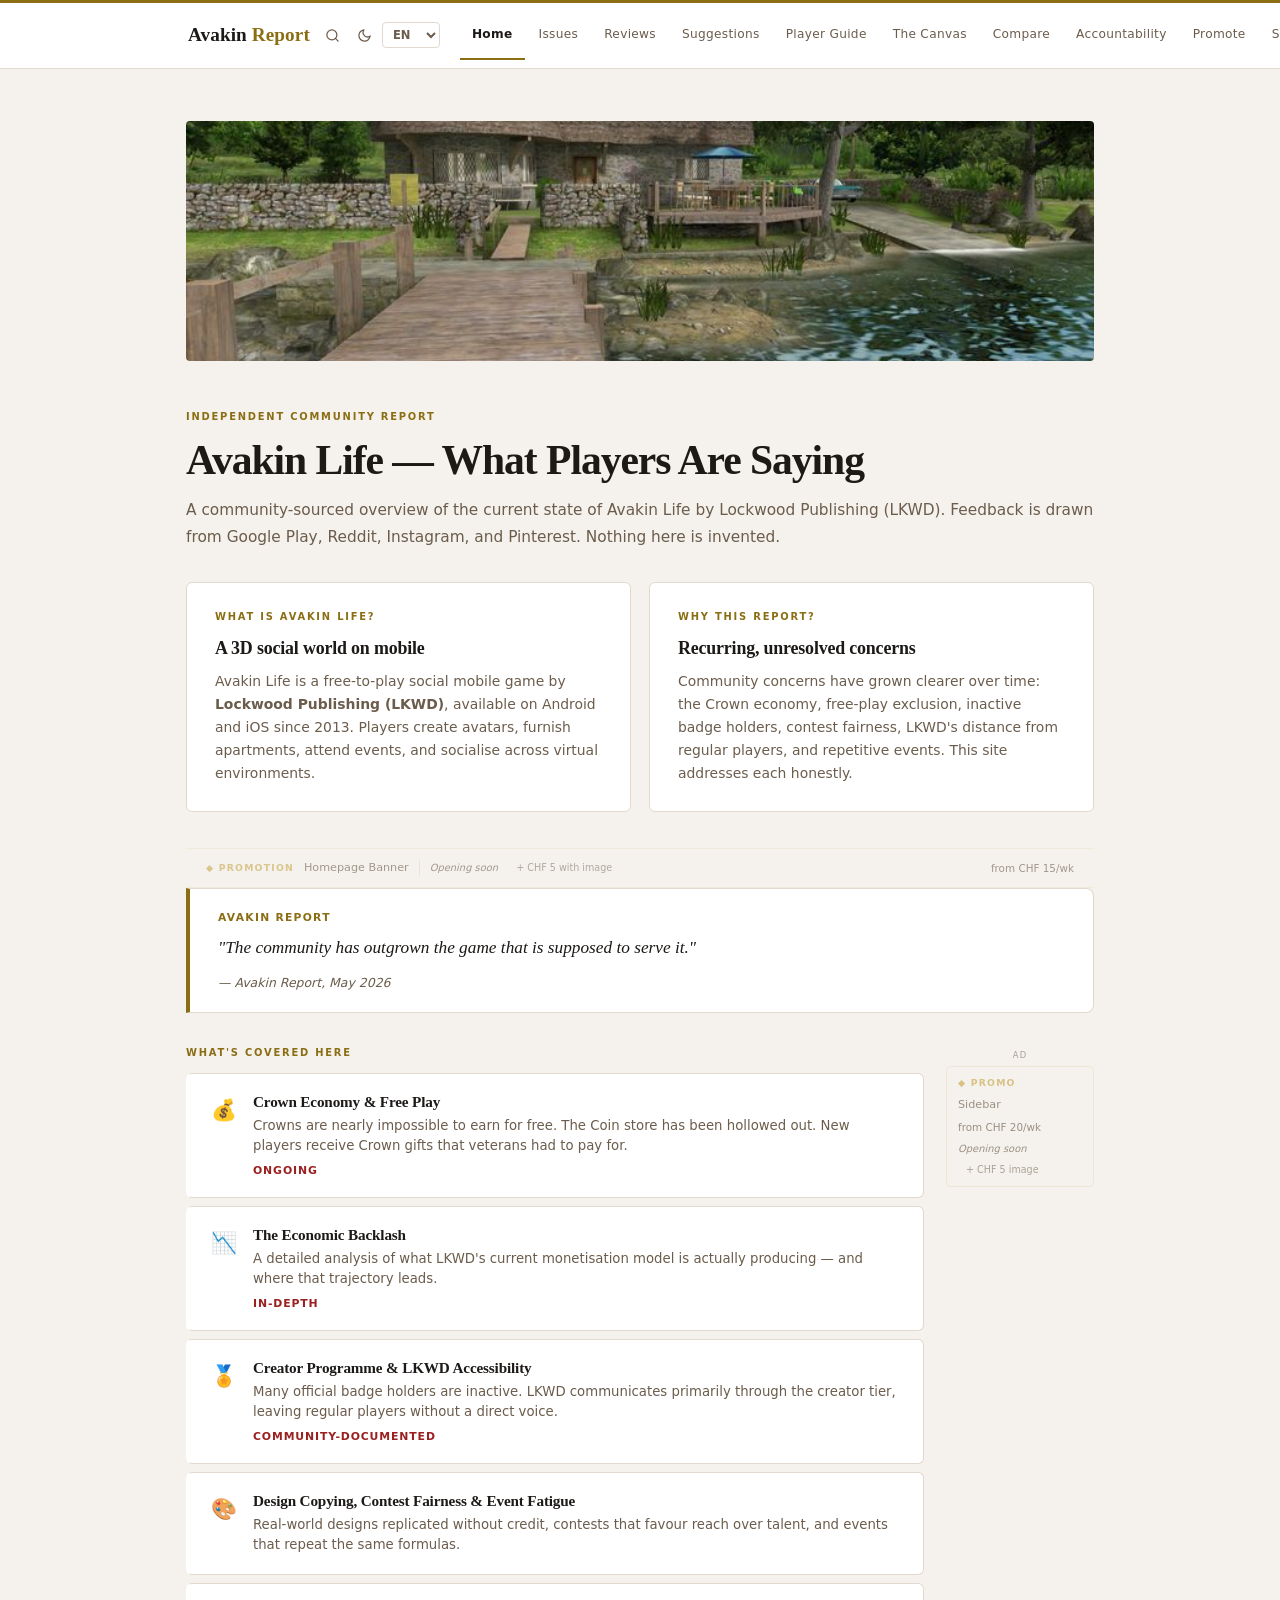
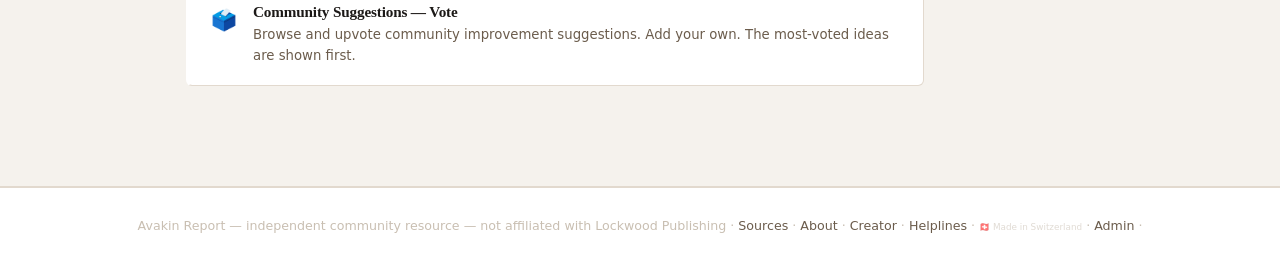
==== avakin-news/index.html @ 42040a2d "Fix search overlay z-index + revert serif fonts Search overlay fix: - Overlay z-index: 400 → 9999 (C" ====
<!DOCTYPE html>
<html lang="en" data-theme="light">
<head>
  <meta charset="UTF-8" />
  <link rel="preconnect" href="https://fonts.googleapis.com">
  <link rel="preconnect" href="https://fonts.gstatic.com" crossorigin>
  <link href="https://fonts.googleapis.com/css2?family=EB+Garamond:ital,wght@0,400;1,400&family=Playfair+Display:ital@1&display=swap" rel="stylesheet">
  <meta name="viewport" content="width=device-width, initial-scale=1.0" />
  <title>Avakin Life — Community Report</title>
  <meta name="description" content="An independent community accountability site covering Avakin Life by Lockwood Publishing. Player issues, reviews, suggestions, and transparency tracking." />
  <meta property="og:title" content="Avakin Life — Community Report" />
  <meta property="og:description" content="An independent community accountability site covering Avakin Life by Lockwood Publishing. Player issues, reviews, suggestions, and transparency tracking." />
  <meta property="og:type" content="website" />
  <meta name="twitter:card" content="summary" />
  <meta name="twitter:title" content="Avakin Life — Community Report" />
  <meta name="twitter:description" content="An independent community accountability site covering Avakin Life by Lockwood Publishing." />
  <link rel="icon" href="data:image/svg+xml,<svg xmlns='http://www.w3.org/2000/svg' viewBox='0 0 100 100'><text y='.9em' font-size='90'>📰</text></svg>" />
  <style>
    :root {
      --bg:      #f5f2ed;
      --surface: #ffffff;
      --ink:     #1c1917;
      --mid:     #6b5c4c;
      --light:   #c9bfb2;
      --accent:  #8b6e14;
      --red:     #9b2020;
      --border:  #e2d9ce;
      --serif: Georgia, "Times New Roman", serif;
      --sans: system-ui, -apple-system, sans-serif;
    }
    *, *::before, *::after { box-sizing: border-box; margin: 0; padding: 0; }
    html { font-size: 16px; scroll-behavior: smooth; }
    body { background: var(--bg); color: var(--ink); font-family: var(--sans); line-height: 1.6; }
    img { display: block; width: 100%; }
    a { color: var(--accent); }

    /* ── TOPBAR ──────────────────────────────────────── */
    .topbar { background: var(--surface); border-bottom: 1px solid var(--border); position: sticky; top: 0; z-index: 200; }
    .topbar__inner { max-width: 960px; margin: 0 auto; display: flex; flex-direction: column; }
    .topbar__brand {
      font-family: var(--serif); font-size: 1.1rem; font-weight: 700;
      letter-spacing: -.01em; color: var(--ink); white-space: nowrap;
      padding: 0; cursor: pointer; text-decoration: none; display: block;
    }
    .topbar__brand span { color: var(--accent); }
    .nav { display: flex; gap: 2px; overflow-x: auto; padding: 6px 16px 8px; scrollbar-width: none; }
    .nav::-webkit-scrollbar { display: none; }
    .nav__btn {
      background: none; border: none; font-family: var(--sans); font-size: .82rem;
      color: var(--mid); padding: 6px 12px; cursor: pointer; border-radius: 4px;
      transition: background .15s, color .15s; white-space: nowrap; flex-shrink: 0;
    }
    .nav__btn:hover { background: var(--bg); color: var(--ink); }
    .nav__btn.active { background: var(--ink); color: #fff; }
    /* (desktop layout handled in the RESPONSIVE block below) */

    /* ── LAYOUT ──────────────────────────────────────── */
    .wrap { max-width: 960px; margin: 0 auto; padding: 40px 20px 80px; }
    .page { display: none; }
    .page.active { display: block; }

    /* ── DECO ────────────────────────────────────────── */
    .deco { width: 100%; height: 220px; object-fit: cover; border-radius: 8px; margin-bottom: 36px; display: block; }
    .deco--short { height: 170px; }

    /* ── TYPOGRAPHY ──────────────────────────────────── */
    .page-title { font-family: var(--serif); font-size: clamp(1.6rem,4vw,2.2rem); font-weight: 700; line-height: 1.2; margin-bottom: 8px; letter-spacing: -.02em; }
    .page-sub { font-size: .95rem; color: var(--mid); margin-bottom: 32px; line-height: 1.65; }
    .page-sub p { margin: 0 0 14px; }
    .page-sub p:last-child { margin-bottom: 0; }
    .page-sub__note { font-size: .88rem; color: var(--mid); opacity: .82; }
    .label { font-size: .7rem; font-weight: 700; letter-spacing: .12em; text-transform: uppercase; color: var(--accent); margin-bottom: 8px; display: block; }
    .divider { border: none; border-top: 1px solid var(--border); margin: 32px 0; }
    .section-title { font-family: var(--serif); font-size: 1.1rem; font-weight: 700; margin-bottom: 16px; }

    /* ── HOME CARDS ──────────────────────────────────── */
    .home-intro { display: grid; grid-template-columns: 1fr 1fr; gap: 20px; margin-bottom: 32px; }
    .intro-card { background: var(--surface); border: 1px solid var(--border); border-radius: 8px; padding: 22px 24px; }
    .intro-card__title { font-family: var(--serif); font-size: 1.05rem; font-weight: 700; margin-bottom: 8px; }
    .intro-card__body { font-size: .87rem; color: var(--mid); line-height: 1.65; }
    .summary-list { display: flex; flex-direction: column; gap: 8px; }
    .summary-item {
      background: var(--surface); border: 1px solid var(--border); border-radius: 6px;
      padding: 16px 20px; display: flex; gap: 16px; align-items: flex-start;
      cursor: pointer; transition: box-shadow .15s;
    }
    .summary-item:hover { box-shadow: 0 2px 12px rgba(0,0,0,.07); }
    .summary-item__icon { font-size: 1.3rem; flex-shrink: 0; margin-top: 2px; }
    .summary-item__title { font-weight: 600; font-size: .93rem; margin-bottom: 3px; }
    .summary-item__desc { font-size: .83rem; color: var(--mid); line-height: 1.55; }
    .summary-item__tag { font-size: .68rem; font-weight: 700; letter-spacing: .08em; text-transform: uppercase; color: var(--red); margin-top: 5px; }

    /* ── BADGES ──────────────────────────────────────── */
    .badge { font-size: .67rem; font-weight: 700; letter-spacing: .1em; text-transform: uppercase; padding: 3px 9px; border-radius: 20px; white-space: nowrap; }
    .badge--red    { background: #fde8e8; color: var(--red); }
    .badge--amber  { background: #fef3dc; color: #8b5c00; }
    .badge--green  { background: #e6f4ea; color: #276c34; }
    .badge--blue   { background: #e8f0fe; color: #1a56a8; }
    .badge--grey   { background: #f0ece8; color: var(--mid); }

    /* ── ISSUE FILTER ────────────────────────────────── */
    .filter-bar { display: flex; gap: 6px; flex-wrap: wrap; margin-bottom: 24px; }
    .filter-btn {
      background: var(--surface); border: 1px solid var(--border); border-radius: 20px;
      font-size: .78rem; padding: 5px 14px; cursor: pointer; color: var(--mid);
      transition: all .15s; font-family: var(--sans);
    }
    .filter-btn:hover { border-color: var(--ink); color: var(--ink); }
    .filter-btn.active { background: var(--ink); color: #fff; border-color: var(--ink); }

    /* ── ARTICLES ────────────────────────────────────── */
    .article-list { display: flex; flex-direction: column; gap: 24px; }
    .article { background: var(--surface); border: 1px solid var(--border); border-radius: 8px; overflow: hidden; }
    .article[data-hidden="true"] { display: none; }
    .article__header { padding: 22px 26px 0; }
    .article__meta { display: flex; align-items: center; gap: 8px; margin-bottom: 10px; flex-wrap: wrap; }
    .article__title { font-family: var(--serif); font-size: 1.15rem; font-weight: 700; line-height: 1.3; margin-bottom: 6px; }
    .article__deck { font-size: .88rem; color: var(--mid); font-style: italic; line-height: 1.55; padding-bottom: 16px; }
    .article__body { padding: 0 26px 20px; font-size: .9rem; color: #3a3028; line-height: 1.78; }
    .article__body p { margin-bottom: .95em; }
    .article__body p:last-child { margin-bottom: 0; }
    .callout {
      border-left: 3px solid var(--accent); background: var(--bg); border-radius: 0 6px 6px 0;
      padding: 13px 18px; font-size: .87rem; color: var(--mid); line-height: 1.6; margin: 18px 0;
    }
    .callout strong { color: var(--ink); }
    .article__source {
      margin: 0 26px 20px; padding: 10px 14px; background: var(--bg);
      border-left: 3px solid var(--light); border-radius: 0 4px 4px 0;
      font-size: .77rem; color: var(--mid); line-height: 1.55;
    }
    .article__source strong { color: var(--ink); }
    /* editor note (admin) */
    .editor-note {
      margin: 0 26px 20px; padding: 12px 16px;
      background: #fffbea; border: 1px solid #e8d870; border-radius: 6px;
      font-size: .82rem; color: #6b5800; line-height: 1.6;
    }
    .editor-note__label { font-weight: 700; font-size: .7rem; letter-spacing: .1em; text-transform: uppercase; margin-bottom: 4px; }
    .editor-note__delete { float: right; cursor: pointer; font-size: .8rem; opacity: .5; }
    .editor-note__delete:hover { opacity: 1; }
    /* admin article controls */
    .article__admin-bar {
      display: none; padding: 10px 26px 14px; border-top: 1px dashed var(--border);
      gap: 8px; flex-wrap: wrap;
    }
    .article__admin-bar.visible { display: flex; }
    .admin-btn {
      font-size: .75rem; padding: 4px 10px; border-radius: 4px; cursor: pointer;
      border: 1px solid var(--border); background: var(--surface); color: var(--mid);
      font-family: var(--sans); transition: all .15s;
    }
    .admin-btn:hover { background: var(--bg); color: var(--ink); }

    /* ── NOTICE ──────────────────────────────────────── */
    .notice {
      border: 1px solid var(--border); border-left: 3px solid var(--accent);
      background: var(--surface); border-radius: 0 6px 6px 0;
      padding: 13px 18px; font-size: .84rem; color: var(--mid); line-height: 1.6; margin-bottom: 24px;
    }
    .notice strong { color: var(--ink); }
    .notice--warn { border-left-color: var(--red); }

    /* ── REVIEWS ─────────────────────────────────────── */
    .review-grid { display: grid; grid-template-columns: 1fr 1fr; gap: 16px; }
    .review-card { background: var(--surface); border: 1px solid var(--border); border-radius: 8px; padding: 18px 20px; }
    .review-card__stars { color: #c89000; font-size: .9rem; margin-bottom: 6px; }
    .review-card__stars--low { color: var(--red); }
    .review-card__text { font-size: .87rem; line-height: 1.65; color: #3a3028; font-style: italic; margin-bottom: 10px; }
    .review-card__meta { font-size: .74rem; color: var(--mid); }
    .rating-summary { background: var(--surface); border: 1px solid var(--border); border-radius: 8px; padding: 24px; margin-bottom: 24px; display: flex; gap: 32px; align-items: center; }
    .rating-big { font-family: var(--serif); font-size: 3.5rem; font-weight: 700; line-height: 1; }
    .rating-stars { color: #c89000; font-size: 1.1rem; margin: 4px 0; }
    .rating-count { font-size: .78rem; color: var(--mid); }
    .rating-bars { flex: 1; }
    .rbar { display: flex; align-items: center; gap: 10px; margin-bottom: 5px; }
    .rbar__label { font-size: .77rem; color: var(--mid); width: 28px; text-align: right; }
    .rbar__track { flex: 1; height: 7px; background: var(--bg); border-radius: 4px; overflow: hidden; }
    .rbar__fill { height: 100%; background: #c89000; border-radius: 4px; }
    .rbar__pct { font-size: .74rem; color: var(--mid); width: 32px; }

    /* ── SUGGESTIONS ─────────────────────────────────── */
    .suggestion-tag-filter { display: flex; gap: 6px; flex-wrap: wrap; margin-bottom: 20px; }
    .suggestion-list { display: flex; flex-direction: column; gap: 12px; }
    .suggestion-card {
      background: var(--surface); border: 1px solid var(--border); border-radius: 8px;
      padding: 18px 20px;
    }
    .suggestion-card[data-hidden="true"] { display: none; }
    .suggestion-card--pinned { border-color: var(--accent); }
    /* ── VOTE PANEL ───────────────────────────── */
    .vote-panel {
      border-top: 1px solid var(--border); margin-top: 14px; padding-top: 12px;
    }
    .vote-panel__label {
      font-size: .62rem; font-weight: 700; letter-spacing: .14em; text-transform: uppercase;
      color: var(--mid); display: flex; align-items: center; gap: 8px; margin-bottom: 10px;
    }
    .vote-panel__label::after { content: ''; flex: 1; height: 1px; background: var(--border); }
    .vote-result {
      display: flex; align-items: center; gap: 8px; margin-bottom: 10px;
    }
    .vote-result__for   { font-size: .72rem; font-weight: 700; color: #276c34; min-width: 52px; }
    .vote-result__track { flex: 1; height: 5px; background: #fde8e8; border-radius: 2px; overflow: hidden; }
    .vote-result__fill  { height: 100%; background: #3a8c4a; border-radius: 2px; transition: width .3s; }
    .vote-result__against { font-size: .72rem; font-weight: 700; color: var(--red); min-width: 52px; text-align: right; }
    [data-theme="dark"] .vote-result__track  { background: rgba(224,96,96,.18); }
    [data-theme="dark"] .vote-result__for    { color: #5ab870; }
    .vote-bar {
      display: grid; grid-template-columns: 1fr auto 1fr; gap: 6px;
    }
    .vbtn {
      display: flex; align-items: center; justify-content: center; gap: 7px;
      padding: 9px 14px; border: 1.5px solid var(--border); border-radius: 3px;
      cursor: pointer; font-family: var(--serif); font-size: .77rem; font-weight: 700;
      letter-spacing: .05em; text-transform: uppercase;
      background: var(--surface); color: var(--mid); transition: all .15s;
    }
    .vbtn:hover { border-color: var(--ink); color: var(--ink); background: var(--bg); }
    .vbtn--up   { justify-content: flex-start; }
    .vbtn--down { justify-content: flex-end; }
    .vbtn--neut { padding: 9px 12px; font-size: .68rem; border-style: dashed; }
    .vbtn--up.active   { background: #1a3a1e; border-color: #1a3a1e; border-style: solid; color: #d4edda; }
    .vbtn--neut.active { background: var(--mid); border-color: var(--mid); border-style: solid; color: var(--surface); }
    .vbtn--down.active { background: #4a0e0e; border-color: #4a0e0e; border-style: solid; color: #fde8e8; }
    [data-theme="dark"] .vbtn--up.active   { background: #1e4024; border-color: #3a8c4a; color: #a3d9a8; }
    [data-theme="dark"] .vbtn--down.active { background: #3a0e0e; border-color: #c04040; color: #f5b8b8; }
    .vbtn__count { font-family: var(--sans); font-size: .68rem; font-weight: 700; opacity: .75; }
    .vbtn:disabled { opacity: .45; cursor: not-allowed; pointer-events: none; }
    .vbtn.active:disabled { opacity: .85; }
    .vote-done { font-size: .7rem; color: var(--mid); text-align: center; padding-top: 8px; font-style: italic; letter-spacing: .04em; }
    .suggestion-card__content { min-width: 0; }
    .suggestion-card__title { font-weight: 600; font-size: .93rem; margin-bottom: 5px; line-height: 1.35; }
    .suggestion-card__desc { font-size: .84rem; color: var(--mid); line-height: 1.6; margin-bottom: 8px; }
    .suggestion-card__footer { display: flex; gap: 6px; flex-wrap: wrap; align-items: center; }
    .tag {
      font-size: .68rem; font-weight: 600; letter-spacing: .06em; text-transform: uppercase;
      padding: 2px 8px; border-radius: 3px; background: var(--bg); color: var(--mid);
      border: 1px solid var(--border);
    }
    .suggestion-admin { display: none; gap: 6px; margin-top: 10px; flex-wrap: wrap; }
    .suggestion-admin.visible { display: flex; }
    .submit-btn {
      margin-top: 20px; padding: 11px 22px; background: var(--ink); color: #fff;
      border: none; border-radius: 6px; font-family: var(--sans); font-size: .88rem;
      font-weight: 600; cursor: pointer; transition: opacity .15s;
    }
    .submit-btn:hover { opacity: .85; }
    .submit-btn--outline { background: none; color: var(--ink); border: 1px solid var(--border); }
    .submit-btn--outline:hover { background: var(--bg); opacity: 1; }

    /* ── GUIDE ───────────────────────────────────────── */
    .steps { display: flex; flex-direction: column; gap: 12px; }
    .step { background: var(--surface); border: 1px solid var(--border); border-radius: 8px; padding: 18px 20px; display: flex; gap: 18px; align-items: flex-start; }
    .step__num { width: 32px; height: 32px; border-radius: 50%; background: var(--ink); color: #fff; font-size: .82rem; font-weight: 700; display: flex; align-items: center; justify-content: center; flex-shrink: 0; }
    .step__title { font-weight: 600; font-size: .93rem; margin-bottom: 4px; }
    .step__body { font-size: .84rem; color: var(--mid); line-height: 1.6; }

    /* ── SOURCES ─────────────────────────────────────── */
    .source-list { display: flex; flex-direction: column; gap: 12px; }
    .source-item { background: var(--surface); border: 1px solid var(--border); border-radius: 8px; padding: 16px 20px; display: flex; gap: 16px; align-items: flex-start; }
    .source-item__icon { font-size: 1.2rem; flex-shrink: 0; }
    .source-item__name { font-weight: 600; font-size: .9rem; margin-bottom: 3px; }
    .source-item__desc { font-size: .82rem; color: var(--mid); line-height: 1.55; }
    .source-item__link { font-size: .78rem; color: var(--accent); margin-top: 4px; }

    /* ── ABOUT ───────────────────────────────────────── */
    .about-body { font-size: .92rem; color: #3a3028; line-height: 1.78; }
    .about-body p { margin-bottom: .9em; }
    .about-body h3 { font-family: var(--serif); font-size: 1rem; font-weight: 700; margin: 24px 0 8px; }

    /* ── MODALS ──────────────────────────────────────── */
    .modal-bg {
      display: none; position: fixed; inset: 0; background: rgba(0,0,0,.45);
      z-index: 500; align-items: center; justify-content: center; padding: 20px;
    }
    .modal-bg.open { display: flex; }
    .modal {
      background: var(--surface); border-radius: 10px; padding: 28px 32px;
      max-width: 440px; width: 100%; box-shadow: 0 8px 40px rgba(0,0,0,.18);
    }
    .modal__title { font-family: var(--serif); font-size: 1.2rem; font-weight: 700; margin-bottom: 6px; }
    .modal__sub { font-size: .84rem; color: var(--mid); margin-bottom: 20px; line-height: 1.55; }
    .modal label { font-size: .8rem; font-weight: 600; display: block; margin-bottom: 4px; }
    .modal input, .modal textarea, .modal select {
      width: 100%; padding: 9px 12px; border: 1px solid var(--border); border-radius: 6px;
      font-family: var(--sans); font-size: .88rem; margin-bottom: 14px; background: var(--bg);
      color: var(--ink);
    }
    .modal textarea { min-height: 80px; resize: vertical; }
    .modal__actions { display: flex; gap: 10px; justify-content: flex-end; margin-top: 4px; }
    .modal__error { font-size: .8rem; color: var(--red); margin-top: -10px; margin-bottom: 12px; display: none; }
    .modal__error.show { display: block; }

    /* ── ADMIN INDICATOR ─────────────────────────────── */
    .admin-indicator {
      display: none; font-size: .7rem; font-weight: 700; letter-spacing: .1em;
      text-transform: uppercase; background: var(--accent); color: #fff;
      padding: 2px 8px; border-radius: 3px; margin-left: 6px; vertical-align: middle;
    }
    .admin-indicator.show { display: inline; }

    /* ── FOOTER ──────────────────────────────────────── */
    .footer { background: var(--surface); border-top: 1px solid var(--border); padding: 20px; text-align: center; font-size: .77rem; color: var(--light); }
    .footer a { color: var(--mid); cursor: pointer; }

    /* ── DARK MODE ───────────────────────────────────── */
    [data-theme="dark"] {
      --bg:      #18150f;
      --surface: #231f18;
      --ink:     #f0ebe2;
      --mid:     #b09880;
      --light:   #504438;
      --accent:  #d4a832;
      --red:     #e06060;
      --border:  #3a3028;
    }

    /* ── NAV UTILS ───────────────────────────────────── */
    .topbar__top { display: flex; align-items: center; justify-content: space-between; padding: 8px 16px 0; }
    .nav-utils { display: flex; align-items: center; gap: 3px; flex-shrink: 0; }
    .util-btn { background: none; border: none; cursor: pointer; color: var(--mid); padding: 5px 7px; border-radius: 4px; transition: all .15s; display: flex; align-items: center; font-family: var(--sans); font-size: .82rem; }
    .util-btn:hover { background: var(--bg); color: var(--ink); }
    .lang-select { border: 1px solid var(--border); border-radius: 4px; font-size: .72rem; font-weight: 700; padding: 4px 6px; background: var(--surface); color: var(--mid); cursor: pointer; font-family: var(--sans); outline: none; transition: border-color .15s; }
    .lang-select:hover { border-color: var(--ink); color: var(--ink); }
    [data-theme="dark"] .lang-select { background: var(--surface); color: var(--mid); }

    /* ── SEARCH OVERLAY ──────────────────────────────── */
    .search-overlay { display: none; position: fixed; inset: 0; background: rgba(0,0,0,.55); z-index: 9999; align-items: flex-start; justify-content: center; padding: 74px 16px 20px; }
    @media (max-width: 639px) { .search-overlay { padding-top: 92px; } }
    .search-overlay.open { display: flex; }
    .search-box { background: var(--surface); border-radius: 10px; width: 100%; max-width: 640px; box-shadow: 0 8px 40px rgba(0,0,0,.25); overflow: hidden; }
    .search-input-wrap { display: flex; align-items: center; gap: 10px; padding: 14px 18px; border-bottom: 1px solid var(--border); }
    .search-input { flex: 1; border: none; background: none; font-size: .95rem; color: var(--ink); font-family: var(--sans); outline: none; }
    .search-input::placeholder { color: var(--light); }
    .search-close { background: none; border: none; cursor: pointer; color: var(--mid); font-size: 1.1rem; line-height: 1; padding: 0 2px; }
    .search-results { max-height: 58vh; overflow-y: auto; }
    .search-result { padding: 12px 18px; cursor: pointer; border-bottom: 1px solid var(--border); transition: background .1s; }
    .search-result:last-child { border-bottom: none; }
    .search-result:hover { background: var(--bg); }
    .search-result__label { font-size: .67rem; font-weight: 700; letter-spacing: .1em; text-transform: uppercase; color: var(--accent); margin-bottom: 3px; }
    .search-result__title { font-weight: 600; font-size: .9rem; color: var(--ink); margin-bottom: 2px; }
    .search-result__excerpt { font-size: .8rem; color: var(--mid); line-height: 1.5; }
    .search-empty { padding: 28px 18px; color: var(--mid); font-size: .88rem; text-align: center; }

    /* ── QUOTE BLOCK ─────────────────────────────────── */
    .avr-quote { background: var(--surface); border: 1px solid var(--border); border-left: 4px solid var(--accent); border-radius: 0 8px 8px 0; padding: 20px 28px 18px; margin-bottom: 32px; position: relative; }
    .avr-quote__label { font-size: .67rem; font-weight: 700; letter-spacing: .12em; text-transform: uppercase; color: var(--accent); margin-bottom: 8px; display: block; }
    .avr-quote__text { font-family: var(--serif); font-size: 1.08rem; font-style: italic; line-height: 1.65; color: var(--ink); margin-bottom: 6px; }
    .avr-quote__cite { font-size: .78rem; color: var(--mid); }
    .avr-quote__edit { position: absolute; top: 12px; right: 14px; font-size: .72rem; color: var(--accent); cursor: pointer; background: none; border: 1px solid var(--border); border-radius: 3px; padding: 2px 8px; font-family: var(--sans); display: none; }
    .avr-quote__edit.show { display: inline-block; }
    .avr-quote__edit:hover { background: var(--bg); }

    /* ── SHARE BUTTON ────────────────────────────────── */
    .article__share { background: none; border: 1px solid var(--border); border-radius: 4px; font-size: .7rem; color: var(--mid); padding: 2px 9px; cursor: pointer; font-family: var(--sans); transition: all .15s; }
    .article__share:hover { border-color: var(--accent); color: var(--accent); }
    .article__share.copied { border-color: #3a8c4a; color: #276c34; background: #eaf4ec; }
    .article__updated { font-size: .71rem; color: var(--light); }
    .article__lang-notice { display: none; margin: 0 26px 12px; padding: 8px 14px; background: #fffbea; border-left: 3px solid #d4a832; font-size: .78rem; color: #6b5800; border-radius: 0 4px 4px 0; }
    [data-theme="dark"] .article__lang-notice { background: #2a2010; color: #c89000; border-color: #c89000; }

    /* ── CANVAS PAGE ─────────────────────────────────── */
    .canvas-picks { display: grid; grid-template-columns: 1fr 1fr; gap: 16px; margin-bottom: 28px; }
    .canvas-pick { background: var(--surface); border: 1px solid var(--border); border-radius: 10px; padding: 20px 22px; }
    .canvas-pick--week { border-color: var(--accent); }
    .canvas-pick__badge { font-size: .67rem; font-weight: 700; letter-spacing: .12em; text-transform: uppercase; color: var(--accent); display: block; margin-bottom: 8px; }
    .canvas-pick__name { font-family: var(--serif); font-size: 1.1rem; font-weight: 700; margin-bottom: 2px; }
    .canvas-pick__handle { font-size: .82rem; color: var(--accent); margin-bottom: 8px; }
    .canvas-pick__desc { font-size: .85rem; color: var(--mid); line-height: 1.6; }
    .canvas-pick__specialty { display: inline-block; font-size: .66rem; font-weight: 700; letter-spacing: .08em; text-transform: uppercase; padding: 2px 8px; border-radius: 20px; background: var(--bg); border: 1px solid var(--border); color: var(--mid); margin-top: 8px; }
    .canvas-pick__empty { font-size: .85rem; color: var(--mid); font-style: italic; }
    .canvas-pick__actions { margin-top: 10px; display: none; gap: 8px; }
    .canvas-pick__actions.visible { display: flex; }
    .canvas-artists { display: grid; grid-template-columns: repeat(auto-fill, minmax(200px, 1fr)); gap: 12px; margin-top: 12px; }
    .canvas-artist { background: var(--surface); border: 1px solid var(--border); border-radius: 8px; padding: 14px 16px; }
    .canvas-artist__name { font-weight: 600; font-size: .9rem; margin-bottom: 2px; }
    .canvas-artist__handle { font-size: .79rem; color: var(--accent); margin-bottom: 5px; }
    .canvas-artist__desc { font-size: .81rem; color: var(--mid); line-height: 1.55; }
    .canvas-add-bar { display: none; gap: 8px; margin-top: 14px; flex-wrap: wrap; }
    .canvas-add-bar.visible { display: flex; }

    /* ── COMPARE TABLE ───────────────────────────────── */
    .compare-wrap { overflow-x: auto; -webkit-overflow-scrolling: touch; border-radius: 8px; border: 1px solid var(--border); }
    .compare-table { width: 100%; border-collapse: collapse; min-width: 500px; }
    .compare-table th, .compare-table td { padding: 11px 14px; border-bottom: 1px solid var(--border); font-size: .85rem; vertical-align: top; }
    .compare-table th { font-size: .74rem; font-weight: 700; letter-spacing: .07em; text-transform: uppercase; color: var(--mid); background: var(--surface); text-align: center; }
    .compare-table th:first-child { text-align: left; background: var(--bg); }
    .compare-table th.avakin-col { color: #6b4400; background: #fef3dc; }
    [data-theme="dark"] .compare-table th.avakin-col { color: #d4a832; background: #2a2010; }
    .compare-table td:first-child { font-weight: 600; color: var(--ink); background: var(--bg); font-size: .82rem; }
    .compare-table td:not(:first-child) { text-align: center; color: var(--mid); }
    .compare-table tr:last-child td { border-bottom: none; }
    .c-bad  { color: var(--red) !important; }
    .c-mid  { color: #9b6c00 !important; }
    .c-good { color: #276c34 !important; }
    [data-theme="dark"] .c-mid { color: #c89000 !important; }
    [data-theme="dark"] .c-good { color: #5ab870 !important; }

    /* ── MYTH VS REALITY ─────────────────────────────── */
    .mvr-list { display: flex; flex-direction: column; gap: 14px; }
    .mvr-card { background: var(--surface); border: 1px solid var(--border); border-radius: 8px; overflow: hidden; display: grid; grid-template-columns: 1fr 1fr; }
    .mvr-side { padding: 16px 20px; }
    .mvr-side--claim { border-right: 1px solid var(--border); }
    .mvr-side--reality { background: #fdf5f5; }
    [data-theme="dark"] .mvr-side--reality { background: #2a1818; }
    .mvr-side-label { font-size: .65rem; font-weight: 700; letter-spacing: .12em; text-transform: uppercase; margin-bottom: 7px; display: block; }
    .mvr-side-label--claim { color: var(--mid); }
    .mvr-side-label--reality { color: var(--red); }
    .mvr-text { font-size: .86rem; line-height: 1.65; color: var(--ink); }
    .mvr-source { font-size: .73rem; color: var(--mid); margin-top: 8px; font-style: italic; }

    /* ── STATEMENT TRACKER ───────────────────────────── */
    .stmt-wrap { overflow-x: auto; border-radius: 8px; border: 1px solid var(--border); }
    .stmt-table { width: 100%; border-collapse: collapse; min-width: 520px; }
    .stmt-table th, .stmt-table td { padding: 10px 14px; border-bottom: 1px solid var(--border); font-size: .83rem; vertical-align: top; }
    .stmt-table th { font-size: .72rem; font-weight: 700; letter-spacing: .07em; text-transform: uppercase; color: var(--mid); background: var(--surface); }
    .stmt-table tr:last-child td { border-bottom: none; }
    .stmt-table td { background: var(--surface); }
    .stmt-table tr:nth-child(even) td { background: var(--bg); }
    .stmt-date { white-space: nowrap; color: var(--mid); font-size: .78rem; width: 70px; }
    .stmt-text { font-style: italic; color: var(--ink); }
    .stmt-source { font-size: .78rem; color: var(--mid); width: 110px; }
    .stmt-status { white-space: nowrap; width: 130px; }

    /* ── RESPONSIVE ──────────────────────────────────── */
    @media (max-width: 640px) {
      .home-intro { grid-template-columns: 1fr; }
      .review-grid { grid-template-columns: 1fr; }
      .rating-summary { flex-direction: column; gap: 16px; }
      .deco { height: 150px; }
      .article__header, .article__body, .article__source, .editor-note, .article__admin-bar { padding-left: 18px; padding-right: 18px; }
      .canvas-picks { grid-template-columns: 1fr; }
      .mvr-card { grid-template-columns: 1fr; }
      .mvr-side--claim { border-right: none; border-bottom: 1px solid var(--border); }
    }
    @media (min-width: 640px) {
      .topbar__top { padding: 0; flex: 0 0 auto; gap: 8px; }
      .topbar__inner { flex-direction: row; align-items: center; padding: 0 20px; gap: 8px; }
      .topbar__brand { padding: 14px 0; }
      .nav { padding: 0; overflow-x: visible; flex: 1; }
      .nav-utils { padding: 0; }
    }
    /* ── PRICELIST (luxury promote) ────────────────── */
    .pricelist-wrap { background:#f8f4ee; border-radius:16px; border:1px solid rgba(201,168,76,.3); padding:44px 32px; margin:24px 0 32px; }
    [data-theme="dark"] .pricelist-wrap { background:#1c1810; border-color:rgba(201,168,76,.2); }
    .pricelist-emboss { text-align:center; margin-bottom:36px; line-height:1; }
    .pricelist-emboss__main { display:block; font-family:var(--serif); font-size:clamp(2.2rem,8vw,4.2rem); font-weight:300; letter-spacing:.22em; text-transform:uppercase; color:#ddd5c2; text-shadow:1px 1px 0 rgba(255,255,255,.95),-1px -1px 0 rgba(0,0,0,.09); }
    [data-theme="dark"] .pricelist-emboss__main { color:#201c12; text-shadow:1px 1px 0 rgba(255,255,255,.04),-1px -1px 0 rgba(0,0,0,.55); }
    .pricelist-emboss__sub { display:block; font-family:var(--serif); font-size:clamp(1.5rem,5.5vw,3rem); font-style:italic; font-weight:300; letter-spacing:.12em; color:#d5ccb8; text-shadow:1px 1px 0 rgba(255,255,255,.95),-1px -1px 0 rgba(0,0,0,.07); margin-top:-4px; }
    [data-theme="dark"] .pricelist-emboss__sub { color:#1a1710; }
    .pricelist-divider { border:none; border-top:1px solid rgba(201,168,76,.5); margin:0 0 16px; }
    .pricelist-col-header { display:flex; padding:0 0 8px; font-size:.62rem; letter-spacing:.14em; text-transform:uppercase; color:#c9a84c; font-weight:700; border-bottom:1px solid rgba(201,168,76,.4); margin-bottom:0; }
    .pricelist-col-header span:last-child { margin-left:auto; }
    .pricelist-row { display:block; padding:16px 0; border-bottom:1px solid rgba(201,168,76,.25); }
    .pricelist-row:first-of-type { border-top:none; }
    .pricelist-row__top { display:flex; align-items:center; justify-content:space-between; gap:12px; margin-bottom:5px; }
    .pricelist-row__name { font-family:var(--serif); font-size:.88rem; font-weight:700; letter-spacing:.1em; text-transform:uppercase; color:var(--ink); }
    .pricelist-row__detail { font-size:.82rem; color:var(--mid); line-height:1.5; padding-left:2px; }
    .pricelist-row__price { font-family:var(--serif); font-size:1.05rem; font-weight:700; letter-spacing:.03em; color:var(--ink); white-space:nowrap; }
    .pricelist-row__price small { font-weight:400; font-size:.72rem; color:var(--mid); }
    .pricelist-row--bundle .pricelist-row__name,.pricelist-row--bundle .pricelist-row__price { color:#c9a84c; }
    .pricelist-row--bundle { border-top:1px solid rgba(201,168,76,.5) !important; margin-top:4px; }
    .pricelist-note { font-size:.72rem; color:var(--mid); margin-top:20px; line-height:1.7; text-align:center; }
    .pricelist-note strong { color:var(--ink); }
    .made-in-ch { display:inline-flex; align-items:center; gap:5px; font-size:.65rem; letter-spacing:.09em; text-transform:uppercase; color:var(--mid); padding:4px 10px; border:1px solid var(--border); border-radius:20px; margin-top:10px; }

    /* Promo preview slots */
    .promo-preview-note { font-size:.8rem; color:var(--mid); text-align:center; margin-bottom:20px; font-style:italic; }
    .promo-slots-grid { display:flex; flex-direction:column; gap:12px; opacity:.6; pointer-events:none; }
    .promo-slot { background:var(--surface); border:1px solid var(--border); border-radius:10px; padding:16px 18px; }
    .promo-slot--featured { border-color:rgba(201,168,76,.5); background:linear-gradient(135deg,var(--surface) 80%,rgba(201,168,76,.05) 100%); }
    .promo-slot--banner { border-style:dashed; }
    .promo-slot__badge { font-size:.58rem; font-weight:700; letter-spacing:.15em; text-transform:uppercase; color:#c9a84c; display:block; margin-bottom:2px; }
    .promo-slot__slot-name { font-size:.62rem; letter-spacing:.1em; text-transform:uppercase; color:var(--mid); display:block; margin-bottom:8px; }
    .promo-slot__handle { font-size:.8rem; font-weight:700; color:var(--accent); margin-bottom:2px; }
    .promo-slot__headline { font-family:var(--serif); font-size:.92rem; font-weight:700; color:var(--ink); margin-bottom:4px; }
    .promo-slot__desc { font-size:.77rem; color:var(--mid); line-height:1.5; margin-bottom:10px; }
    .promo-slot__footer { display:flex; align-items:center; justify-content:space-between; gap:8px; }
    .promo-slot__cta { font-size:.68rem; font-weight:700; letter-spacing:.06em; text-transform:uppercase; padding:5px 12px; border-radius:4px; background:var(--accent); color:#fff; }
    .promo-slot__expiry { font-size:.68rem; color:var(--mid); font-style:italic; }

    /* Promote contact */
    .promote-contact { background:var(--surface); border:1px solid var(--border); border-radius:10px; padding:22px 24px; margin-bottom:28px; }
    .promote-contact__title { font-size:.68rem; font-weight:700; letter-spacing:.12em; text-transform:uppercase; color:var(--accent); margin-bottom:14px; }
    .promote-contact__row { display:flex; align-items:flex-start; gap:12px; margin-bottom:12px; }
    .promote-contact__row:last-child { margin-bottom:0; }
    .promote-contact__icon { font-size:1rem; flex-shrink:0; margin-top:2px; }
    .promote-contact__val { font-size:.87rem; font-weight:600; color:var(--ink); word-break:break-all; }
    .promote-contact__note { font-size:.73rem; color:var(--mid); margin-top:2px; }

    /* Creator page */
    .creator-profile { display:flex; flex-direction:column; align-items:center; text-align:center; padding:28px 0 8px; gap:10px; }
    .creator-avatar { width:90px; height:90px; border-radius:50%; background:var(--surface); border:2px solid var(--border); display:flex; align-items:center; justify-content:center; font-size:2.2rem; }
    .creator-name { font-family:var(--serif); font-size:1.5rem; font-weight:700; color:var(--ink); line-height:1.1; }
    .creator-handle { font-size:.88rem; color:var(--accent); font-weight:600; }
    .creator-role { font-size:.66rem; letter-spacing:.12em; text-transform:uppercase; color:var(--mid); }
    .creator-bio { background:var(--surface); border:1px dashed var(--border); border-radius:10px; padding:24px; font-size:.87rem; color:var(--mid); font-style:italic; line-height:1.7; margin:16px 0; text-align:center; }
    .creator-socials { display:flex; gap:10px; justify-content:center; flex-wrap:wrap; margin-top:4px; }
    .creator-social-btn { font-size:.72rem; font-weight:700; letter-spacing:.08em; text-transform:uppercase; padding:7px 18px; border-radius:5px; border:1.5px solid var(--border); color:var(--mid); text-decoration:none; }

    /* Support / Helplines page */
    .support-message { background:linear-gradient(135deg,rgba(201,168,76,.08) 0%,rgba(201,168,76,.02) 100%); border:1px solid rgba(201,168,76,.3); border-radius:12px; padding:24px 26px; margin-bottom:32px; }
    .support-message__quote { font-family:var(--serif); font-size:1rem; color:var(--ink); line-height:1.75; font-style:italic; }
    .support-message__sig { font-size:.72rem; color:var(--mid); margin-top:10px; text-align:right; letter-spacing:.05em; }
    .support-region { margin-bottom:28px; }
    .support-region__title { display:flex; align-items:center; gap:10px; font-size:.68rem; font-weight:700; letter-spacing:.12em; text-transform:uppercase; color:var(--accent); margin-bottom:12px; }
    .support-region__title::after { content:''; flex:1; height:1px; background:rgba(201,168,76,.3); }
    .support-lines { display:flex; flex-direction:column; gap:8px; }
    .support-line { background:var(--surface); border:1px solid var(--border); border-radius:8px; padding:12px 16px; }
    .support-line__name { font-size:.82rem; font-weight:700; color:var(--ink); margin-bottom:1px; }
    .support-line__number { font-size:.9rem; color:var(--accent); font-weight:700; letter-spacing:.04em; font-family:var(--serif); }
    .support-line__desc { font-size:.71rem; color:var(--mid); margin-top:2px; line-height:1.4; }
    .support-note { font-size:.72rem; color:var(--mid); margin-top:8px; font-style:italic; padding-left:4px; }
    @media (min-width:600px) { .support-lines { display:grid; grid-template-columns:1fr 1fr; } }

    /* ── PROMO SLOTS — minimal reserved-space style ── */
    /* Thin strip for mid-content placement on inner pages */
    .promo-strip { display:flex; align-items:center; gap:10px; padding:7px 14px; margin:28px 0; border:1px solid rgba(201,168,76,.18); border-radius:5px; opacity:.72; transition:opacity .2s; }
    .promo-strip:hover { opacity:1; }
    .promo-strip__dot { font-size:.5rem; color:#c9a84c; flex-shrink:0; }
    .promo-strip__label { font-size:.58rem; font-weight:700; letter-spacing:.13em; text-transform:uppercase; color:#c9a84c; flex-shrink:0; }
    .promo-strip__name { font-size:.7rem; color:var(--mid); flex:1; }
    .promo-strip__price { font-size:.65rem; color:var(--mid); flex-shrink:0; white-space:nowrap; }
    .promo-strip__coming { font-size:.62rem; color:var(--mid); font-style:italic; flex-shrink:0; padding-left:10px; border-left:1px solid var(--border); white-space:nowrap; }
    /* Keep old .inline-promo-slot class working but reset to strip style */
    .inline-promo-slots { display:flex; flex-direction:column; gap:8px; margin:24px 0; }
    .inline-promo-slot { display:flex; align-items:center; gap:10px; padding:7px 14px; border:1px solid rgba(201,168,76,.18); border-radius:5px; opacity:.72; transition:opacity .2s; }
    .inline-promo-slot:hover { opacity:1; }
    .inline-promo-slot__header { display:contents; }
    .inline-promo-slot__badge { font-size:.58rem; font-weight:700; letter-spacing:.13em; text-transform:uppercase; color:#c9a84c; flex-shrink:0; }
    .inline-promo-slot__price { font-size:.65rem; color:var(--mid); flex-shrink:0; margin-left:auto; white-space:nowrap; }
    .inline-promo-slot__body { display:contents; }
    .inline-promo-slot__img { display:none; }
    .inline-promo-slot__text { display:contents; }
    .inline-promo-slot__title { font-size:.7rem; color:var(--mid); }
    .inline-promo-slot__coming { font-size:.62rem; color:var(--mid); font-style:italic; padding-left:10px; border-left:1px solid var(--border); white-space:nowrap; flex-shrink:0; }
    .inline-promo-slot__img-note { font-size:.6rem; color:var(--mid); margin-left:8px; opacity:.8; flex-shrink:0; }

    /* ── HOME PAGE: editorial ad positions ─────────── */
    /* Thin mid-content banner (between intro cards and quote) */
    .home-banner-wrap { border-top:1px solid rgba(201,168,76,.12); border-bottom:1px solid rgba(201,168,76,.12); margin:0; padding:5px 0; }
    .home-banner-wrap .inline-promo-slot { border:none; border-radius:0; max-width:920px; margin:0 auto; padding:5px 20px; opacity:.6; background:transparent; }
    .home-banner-wrap .inline-promo-slot:hover { opacity:.9; }
    /* Compact sidebar float (sits quietly beside summary list) */
    .home-sidebar { float:right; width:148px; margin:4px 0 16px 22px; }
    .home-sidebar .inline-promo-slot { flex-direction:column; align-items:flex-start; gap:5px; padding:9px 11px; border-color:rgba(201,168,76,.22); opacity:.65; }
    .home-sidebar .inline-promo-slot:hover { opacity:1; }
    .home-sidebar .inline-promo-slot__price { margin-left:0; }
    .home-sidebar .inline-promo-slot__coming { padding-left:0; border-left:none; }
    .home-ad-label { font-size:.52rem; letter-spacing:.16em; text-transform:uppercase; color:var(--mid); margin-bottom:4px; opacity:.55; text-align:center; }
    @media (max-width:600px) {
      .home-sidebar { float:none; width:100%; margin:0 0 16px 0; }
      .home-sidebar .inline-promo-slot { flex-direction:row; flex-wrap:wrap; }
    }

    /* ── ARTICLE ACCORDION ─────────────────────────────── */

    /* Left accent on every card */
    .article {
      border-left-width: 3px;
      border-left-color: rgba(201,168,76,.18);
      transition: border-left-color .22s ease, box-shadow .22s ease;
    }
    .article:hover {
      border-left-color: rgba(201,168,76,.55);
      box-shadow: 0 3px 18px rgba(0,0,0,.07);
    }
    .article--open {
      border-left-color: var(--accent);
      box-shadow: 0 4px 22px rgba(0,0,0,.09);
    }

    /* Compact header — overrides original 22px 26px 0 */
    .article__header {
      padding: 18px 22px 14px !important;
      cursor: pointer;
      user-select: none;
    }
    /* Remove the bottom padding deck was adding after its text */
    .article__header .article__deck { padding-bottom: 0; }

    /* Collapsible wrapper (created by JS) */
    .article__collapsible {
      overflow: hidden;
      max-height: 0;
      transition: max-height .52s cubic-bezier(.4,0,.2,1);
    }

    /* Divider-chevron expand hint */
    .article__expand-hint {
      display: flex;
      align-items: center;
      gap: 9px;
      margin: 13px 0 0;
      color: var(--mid);
      opacity: .28;
      transition: opacity .22s;
    }
    .article__expand-hint::before,
    .article__expand-hint::after {
      content: '';
      flex: 1;
      height: 1px;
      background: var(--border);
    }
    .article__expand-chevron {
      width: 13px;
      height: 13px;
      stroke: var(--accent);
      fill: none;
      stroke-width: 2;
      stroke-linecap: round;
      stroke-linejoin: round;
      flex-shrink: 0;
      transition: transform .32s ease, opacity .22s;
    }
    .article__header:hover .article__expand-hint { opacity: .7; }
    .article--open .article__expand-hint { opacity: .45; }
    .article--open .article__expand-chevron { transform: rotate(180deg); }

    /* Bottom close hint — only visible when article is open */
    .article__close-hint {
      display: flex;
      align-items: center;
      gap: 9px;
      margin: 16px 0 4px;
      padding: 0 22px 6px;
      opacity: 0;
      cursor: pointer;
      user-select: none;
      transition: opacity .22s;
    }
    .article__close-hint::before,
    .article__close-hint::after {
      content: '';
      flex: 1;
      height: 1px;
      background: var(--border);
    }
    .article__close-chevron {
      width: 13px;
      height: 13px;
      stroke: var(--accent);
      fill: none;
      stroke-width: 2;
      stroke-linecap: round;
      stroke-linejoin: round;
      flex-shrink: 0;
    }
    .article--open .article__close-hint { opacity: .35; }
    .article--open .article__close-hint:hover { opacity: .75; }

    /* ── QUOTE BARS ─────────────────────────────────────────── */
    @keyframes quoteBarFadeUp {
      from { opacity: 0; transform: translateY(14px); }
      to   { opacity: 1; transform: translateY(0);    }
    }
    .quote-bar {
      text-align: center;
      padding: 52px 32px 44px;
      margin: 60px 0;
      background: #fff;
      animation: quoteBarFadeUp 0.65s ease both;
      animation-delay: 0.18s;
    }
    [data-theme="dark"] .quote-bar { background: var(--surface); }
    .quote-bar__rule {
      width: 60px;
      height: 1px;
      background: #b8a878;
      margin: 0 auto;
    }
    .quote-bar__rule--top  { margin-bottom: 22px; }
    .quote-bar__rule--bot  { margin-top: 22px; margin-bottom: 14px; }
    .quote-bar__text {
      font-family: 'Playfair Display', Georgia, serif;
      font-style: italic;
      font-size: 1.15rem;
      line-height: 1.75;
      color: var(--ink);
      max-width: 540px;
      margin: 0 auto;
    }
    .quote-bar__attribution {
      font-family: 'EB Garamond', Georgia, serif;
      font-size: 0.7rem;
      letter-spacing: 0.18em;
      text-transform: uppercase;
      color: #7a6a48;
      margin: 0;
    }
    @media (max-width: 600px) {
      .quote-bar { padding: 36px 18px 30px; margin: 40px 0; }
      .quote-bar__text { font-size: 1.03rem; }
    }
    /* ─────────────────────────────────────────────────────────── */


  /* ══════════════════════════════════════════════════════════════════════
     PREMIUM REDESIGN — typography, hierarchy, spacing. Palette unchanged.
     ══════════════════════════════════════════════════════════════════════ */

  /* ─── Reading text sizing (system fonts, no external serif) ────────── */
  .article__body  { font-size: 0.94rem; line-height: 1.82; }
  .article__deck  { font-size: 0.9rem;  line-height: 1.65; }
  .page-sub       { font-size: 0.96rem; line-height: 1.72; }
  .page-sub__note { font-size: 0.88rem; }

  /* ─── Sub-headings inside article bodies ────────────────────────── */
  .article__body h4 {
    font-family: var(--serif);
    font-size: 1.0rem;
    font-weight: 700;
    letter-spacing: -0.01em;
    line-height: 1.3;
    margin: 24px 0 9px;
    color: var(--ink);
  }
  .article__body h4:first-child { margin-top: 8px; }

  /* ─── Topbar — masthead with gold cap rule ───────────────────────── */
  .topbar {
    border-top: 3px solid var(--accent);
  }
  .topbar__brand {
    font-family: var(--serif);
    font-size: 1.12rem;
    letter-spacing: 0.005em;
    font-weight: 700;
  }
  @media (min-width: 640px) {
    .topbar__inner { padding: 0 28px; gap: 20px; }
    .topbar__brand { font-size: 1.2rem; padding: 17px 0; }
  }

  /* ─── Navigation — editorial underline style on desktop ─────────── */
  @media (min-width: 640px) {
    .nav__btn {
      border-radius: 0;
      padding: 17px 12px;
      font-size: 0.76rem;
      letter-spacing: 0.025em;
      border-bottom: 2px solid transparent;
      transition: color 0.18s, border-bottom-color 0.18s, background 0.18s;
    }
    .nav__btn:hover {
      background: transparent;
      color: var(--ink);
      border-bottom-color: var(--border);
    }
    .nav__btn.active {
      background: transparent;
      color: var(--ink);
      font-weight: 700;
      border-bottom-color: var(--accent);
    }
  }

  /* ─── Layout breathing room ──────────────────────────────────────── */
  .wrap { padding: 52px 26px 100px; }

  /* ─── Deco images ────────────────────────────────────────────────── */
  .deco       { height: 240px; margin-bottom: 48px; border-radius: 4px; }
  .deco--short { height: 185px; }

  /* ─── Page titles — large editorial display ──────────────────────── */
  .page-title {
    font-size: clamp(1.7rem, 4.5vw, 2.6rem);
    font-weight: 700;
    line-height: 1.12;
    letter-spacing: -0.025em;
    margin-bottom: 14px;
  }
  .label {
    font-family: var(--sans);
    font-size: 0.62rem;
    letter-spacing: 0.18em;
    margin-bottom: 12px;
  }
  .section-title {
    font-size: 1.22rem;
    letter-spacing: -0.015em;
    padding-bottom: 14px;
    border-bottom: 1px solid var(--border);
    margin-bottom: 22px;
  }
  .divider { margin: 36px 0; }

  /* ─── Home intro cards ───────────────────────────────────────────── */
  .home-intro { gap: 18px; margin-bottom: 36px; }
  .intro-card { border-radius: 6px; padding: 26px 28px; }
  .intro-card__title {
    font-size: 1.12rem;
    letter-spacing: -0.01em;
    line-height: 1.3;
    margin-bottom: 10px;
  }

  /* ─── Summary list (home page) ───────────────────────────────────── */
  .summary-item {
    padding: 18px 22px;
    border-radius: 6px;
    border-left: 3px solid transparent;
    transition: border-left-color .22s, box-shadow .22s;
  }
  .summary-item:hover {
    box-shadow: 0 4px 22px rgba(0,0,0,.09);
    border-left-color: var(--accent);
  }
  .summary-item__title {
    font-family: var(--serif);
    font-size: 0.95rem;
    font-weight: 700;
    letter-spacing: -0.01em;
    line-height: 1.35;
  }

  /* ─── Article cards ──────────────────────────────────────────────── */
  .article { border-radius: 6px; }
  .article--open { box-shadow: 0 6px 32px rgba(0,0,0,.10); }
  .article__header { padding: 20px 26px 14px !important; }
  .article__header .article__deck { padding-bottom: 0; }
  .article__title {
    font-size: 1.24rem;
    line-height: 1.26;
    letter-spacing: -0.02em;
    margin-bottom: 8px;
  }
  .article__body   { padding: 0 26px 22px; }
  .article__source { margin: 0 26px 22px; font-size: 0.81rem; line-height: 1.62; }
  .article__meta   { margin-bottom: 12px; gap: 7px; }

  /* ─── Callout ────────────────────────────────────────────────────── */
  .callout {
    border-left-width: 4px;
    border-radius: 0 6px 6px 0;
    padding: 14px 20px;
    font-size: 0.97rem;
    line-height: 1.74;
  }

  /* ─── Filter bar ─────────────────────────────────────────────────── */
  .filter-btn {
    border-radius: 4px;
    font-size: 0.76rem;
    letter-spacing: 0.04em;
    padding: 6px 16px;
  }
  .filter-btn.active {
    box-shadow: 0 2px 8px rgba(28,25,23,0.18);
  }

  /* ─── Review cards ───────────────────────────────────────────────── */
  .review-card    { border-radius: 6px; padding: 20px 22px; }
  .rating-summary { border-radius: 6px; padding: 26px 28px; }
  .rating-big     { font-size: 3.8rem; }

  /* ─── Suggestion cards ───────────────────────────────────────────── */
  .suggestion-card { border-radius: 6px; padding: 20px 22px; }

  /* ─── Step & source items ────────────────────────────────────────── */
  .step        { border-radius: 6px; padding: 20px 22px; }
  .source-item { border-radius: 6px; padding: 18px 22px; }

  /* ─── Modal ──────────────────────────────────────────────────────── */
  .modal { border-radius: 10px; }

  /* ─── Badge — slightly more refined ─────────────────────────────── */
  .badge { letter-spacing: 0.09em; padding: 3px 10px; }

  /* ─── Footer ─────────────────────────────────────────────────────── */
  .footer {
    border-top: 2px solid var(--border);
    padding: 28px 20px 24px;
    font-size: 0.79rem;
  }

  /* ─── Search box ─────────────────────────────────────────────────── */
  .search-box { border-radius: 8px; }
  .search-input { font-size: 1.0rem; }

  /* ─── Mobile ─────────────────────────────────────────────────────── */
  @media (max-width: 640px) {
    .wrap { padding: 36px 18px 72px; }
    .deco { height: 165px; margin-bottom: 36px; }
    .page-title { font-size: clamp(1.55rem, 5.5vw, 2rem); }
    .article__header { padding-left: 18px !important; padding-right: 18px !important; }
  }

  /* ─── Dark mode tweaks for new rules ────────────────────────────── */
  [data-theme="dark"] .article--open {
    box-shadow: 0 6px 32px rgba(0,0,0,.35);
  }
  [data-theme="dark"] .summary-item:hover {
    box-shadow: 0 4px 22px rgba(0,0,0,.28);
  }
  /* ─────────────────────────────────────────────────────────────────── */
  </style>
</head>
<body>

<!-- ── TOP NAV ───────────────────────────────────── -->
<nav class="topbar">
  <div class="topbar__inner">
    <div class="topbar__top">
      <a class="topbar__brand" onclick="show('home')" href="#">
        Avakin <span>Report</span>
        <span class="admin-indicator" id="admin-indicator">Admin</span>
      </a>
      <div class="nav-utils">
        <button class="util-btn" onclick="toggleSearch()" title="Search" aria-label="Search">
          <svg width="15" height="15" viewBox="0 0 24 24" fill="none" stroke="currentColor" stroke-width="2" stroke-linecap="round" stroke-linejoin="round"><circle cx="11" cy="11" r="8"/><line x1="21" y1="21" x2="16.65" y2="16.65"/></svg>
        </button>
        <button class="util-btn" id="dark-toggle-btn" onclick="toggleDark()" title="Toggle dark mode">
          <svg id="dark-icon-moon" width="15" height="15" viewBox="0 0 24 24" fill="none" stroke="currentColor" stroke-width="2" stroke-linecap="round" stroke-linejoin="round"><path d="M21 12.79A9 9 0 1 1 11.21 3 7 7 0 0 0 21 12.79z"/></svg>
          <svg id="dark-icon-sun" width="15" height="15" viewBox="0 0 24 24" fill="none" stroke="currentColor" stroke-width="2" stroke-linecap="round" stroke-linejoin="round" style="display:none"><circle cx="12" cy="12" r="5"/><line x1="12" y1="1" x2="12" y2="3"/><line x1="12" y1="21" x2="12" y2="23"/><line x1="4.22" y1="4.22" x2="5.64" y2="5.64"/><line x1="18.36" y1="18.36" x2="19.78" y2="19.78"/><line x1="1" y1="12" x2="3" y2="12"/><line x1="21" y1="12" x2="23" y2="12"/><line x1="4.22" y1="19.78" x2="5.64" y2="18.36"/><line x1="18.36" y1="5.64" x2="19.78" y2="4.22"/></svg>
        </button>
        <select class="lang-select" id="lang-select" onchange="setLang(this.value)" title="Language / Sprache / Langue">
          <option value="en">EN</option>
          <option value="de">DE</option>
          <option value="fr">FR</option>
          <option value="ar">AR</option>
          <option value="af">AF</option>
          <option value="zh">中文</option>
        </select>
      </div>
    </div>
    <div class="nav">
      <button class="nav__btn active"  data-page="home"           onclick="show('home')"           data-i18n="nav_home">Home</button>
      <button class="nav__btn"         data-page="issues"         onclick="show('issues')"         data-i18n="nav_issues">Issues</button>
      <button class="nav__btn"         data-page="reviews"        onclick="show('reviews')"        data-i18n="nav_reviews">Reviews</button>
      <button class="nav__btn"         data-page="suggestions"    onclick="show('suggestions')"    data-i18n="nav_suggestions">Suggestions</button>
      <button class="nav__btn"         data-page="guide"          onclick="show('guide')"          data-i18n="nav_guide">Player Guide</button>
      <button class="nav__btn"         data-page="canvas"         onclick="show('canvas')"         data-i18n="nav_canvas">The Canvas</button>
      <button class="nav__btn"         data-page="compare"        onclick="show('compare')"        data-i18n="nav_compare">Compare</button>
      <button class="nav__btn"         data-page="accountability" onclick="show('accountability')" data-i18n="nav_accountability">Accountability</button>
      <button class="nav__btn"         data-page="promote"        onclick="show('promote')"        data-i18n="nav_promote">Promote</button>
      <button class="nav__btn"         data-page="sources"        onclick="show('sources')"        data-i18n="nav_sources">Sources</button>
      <button class="nav__btn"         data-page="about"          onclick="show('about')"          data-i18n="nav_about">About</button>
      <button class="nav__btn"         data-page="creator"        onclick="show('creator')"        data-i18n="nav_creator">Creator</button>
      <button class="nav__btn"         data-page="support"        onclick="show('support')"        data-i18n="nav_support">Helplines</button>
    </div>
  </div>
</nav>

<!-- ── SEARCH OVERLAY ──────────────────────────── -->
<div class="search-overlay" id="search-overlay">
  <div class="search-box">
    <div class="search-input-wrap">
      <svg width="16" height="16" viewBox="0 0 24 24" fill="none" stroke="currentColor" stroke-width="2" stroke-linecap="round" stroke-linejoin="round" style="flex-shrink:0;color:var(--mid)"><circle cx="11" cy="11" r="8"/><line x1="21" y1="21" x2="16.65" y2="16.65"/></svg>
      <input class="search-input" id="search-input" type="text" placeholder="Search articles and suggestions…" oninput="runSearch(this.value)" data-i18n-placeholder="search_placeholder" />
      <button class="search-close" onclick="closeSearch()">✕</button>
    </div>
    <div class="search-results" id="search-results"></div>
  </div>
</div>


<!-- ══════════════════════════════════════════════════
  HOME
══════════════════════════════════════════════════ -->
<div class="page active" id="page-home">
  <div class="wrap">
    <img src="images/lakeside-cottage.jpg" class="deco" alt="Avakin Life — decorative" />
    <span class="label" data-i18n="home_label">Independent Community Report</span>
    <h1 class="page-title" data-i18n="home_title">Avakin Life — What Players Are Saying</h1>
    <p class="page-sub" data-i18n="home_sub">A community-sourced overview of the current state of Avakin Life by Lockwood Publishing (LKWD). Feedback is drawn from Google Play, Reddit, Instagram, and Pinterest. Nothing here is invented.</p>
    <div class="home-intro">
      <div class="intro-card">
        <span class="label" data-i18n="home_card1_label">What is Avakin Life?</span>
        <div class="intro-card__title" data-i18n="home_card1_title">A 3D social world on mobile</div>
        <div class="intro-card__body" data-i18n-html="home_card1_body">Avakin Life is a free-to-play social mobile game by <strong>Lockwood Publishing (LKWD)</strong>, available on Android and iOS since 2013. Players create avatars, furnish apartments, attend events, and socialise across virtual environments.</div>
      </div>
      <div class="intro-card">
        <span class="label" data-i18n="home_card2_label">Why this report?</span>
        <div class="intro-card__title" data-i18n="home_card2_title">Recurring, unresolved concerns</div>
        <div class="intro-card__body" data-i18n-html="home_card2_body">Community concerns have grown clearer over time: the Crown economy, free-play exclusion, inactive badge holders, contest fairness, LKWD's distance from regular players, and repetitive events. This site addresses each honestly.</div>
      </div>
    </div>

    <!-- Thin banner strip — sits between intro cards and quote as a natural section pause -->
    <div class="home-banner-wrap">
      <div class="inline-promo-slot">
        <span class="inline-promo-slot__badge">&#9670; Promotion</span>
        <span class="inline-promo-slot__title">Homepage Banner</span>
        <span class="inline-promo-slot__coming">Opening soon</span>
        <span class="inline-promo-slot__img-note">+ CHF 5 with image</span>
        <span class="inline-promo-slot__price">from CHF 15/wk</span>
      </div>
    </div>

    <!-- Avakin Report Quote (admin-editable) -->
    <div class="avr-quote">
      <span class="avr-quote__label">Avakin Report</span>
      <blockquote class="avr-quote__text" id="avr-quote-text">"The community has outgrown the game that is supposed to serve it."</blockquote>
      <cite class="avr-quote__cite" id="avr-quote-cite">— Avakin Report, May 2026</cite>
      <button class="avr-quote__edit" id="avr-quote-edit-btn" onclick="openQuoteEdit()">Edit</button>
    </div>

    <!-- Sidebar floated right beside the summary list — quiet and unobtrusive -->
    <div class="home-sidebar">
      <p class="home-ad-label">Ad</p>
      <div class="inline-promo-slot">
        <span class="inline-promo-slot__badge">&#9670; Promo</span>
        <span class="inline-promo-slot__title">Sidebar</span>
        <span class="inline-promo-slot__price">from CHF 20/wk</span>
        <span class="inline-promo-slot__coming">Opening soon</span>
        <span class="inline-promo-slot__img-note">+ CHF 5 image</span>
      </div>
    </div>
    <span class="label" style="margin-bottom:12px;" data-i18n="home_covered">What's covered here</span>
    <div class="summary-list">
      <div class="summary-item" onclick="show('issues')"><div class="summary-item__icon">💰</div><div><div class="summary-item__title" data-i18n="home_sum1_title">Crown Economy &amp; Free Play</div><div class="summary-item__desc" data-i18n="home_sum1_desc">Crowns are nearly impossible to earn for free. The Coin store has been hollowed out. New players receive Crown gifts that veterans had to pay for.</div><div class="summary-item__tag" data-i18n="home_sum1_tag">Ongoing</div></div></div>
      <div class="summary-item" onclick="show('issues')"><div class="summary-item__icon">📉</div><div><div class="summary-item__title" data-i18n="home_sum2_title">The Economic Backlash</div><div class="summary-item__desc" data-i18n="home_sum2_desc">A detailed analysis of what LKWD's current monetisation model is actually producing — and where that trajectory leads.</div><div class="summary-item__tag" data-i18n="home_sum2_tag">In-depth</div></div></div>
      <div class="summary-item" onclick="show('issues')"><div class="summary-item__icon">🏅</div><div><div class="summary-item__title" data-i18n="home_sum3_title">Creator Programme &amp; LKWD Accessibility</div><div class="summary-item__desc" data-i18n="home_sum3_desc">Many official badge holders are inactive. LKWD communicates primarily through the creator tier, leaving regular players without a direct voice.</div><div class="summary-item__tag" data-i18n="home_sum3_tag">Community-documented</div></div></div>
      <div class="summary-item" onclick="show('issues')"><div class="summary-item__icon">🎨</div><div><div class="summary-item__title" data-i18n="home_sum4_title">Design Copying, Contest Fairness &amp; Event Fatigue</div><div class="summary-item__desc" data-i18n="home_sum4_desc">Real-world designs replicated without credit, contests that favour reach over talent, and events that repeat the same formulas.</div></div></div>
      <div class="summary-item" onclick="show('suggestions')"><div class="summary-item__icon">🗳️</div><div><div class="summary-item__title" data-i18n="home_sum5_title">Community Suggestions — Vote</div><div class="summary-item__desc" data-i18n="home_sum5_desc">Browse and upvote community improvement suggestions. Add your own. The most-voted ideas are shown first.</div></div></div>
    </div>
  </div>
</div>

<!-- ══════════════════════════════════════════════════
  ISSUES
══════════════════════════════════════════════════ -->
<div class="page" id="page-issues">
  <div class="wrap">
    <img src="images/fountain-conservatory.jpg" class="deco" alt="Avakin Life — decorative" />
    <span class="label" data-i18n="issues_label">Community-reported problems</span>
    <h1 class="page-title" data-i18n="issues_title">Known Issues</h1>
    <div class="page-sub" data-i18n-html="issues_sub"></div>

    <div class="quote-bar">
      <div class="quote-bar__rule quote-bar__rule--top"></div>
      <blockquote class="quote-bar__text">Your silence gives consent.</blockquote>
      <div class="quote-bar__rule quote-bar__rule--bot"></div>
      <p class="quote-bar__attribution">&#8212; Plato</p>
    </div>

    <!-- Filter bar -->
    <div class="filter-bar">
      <button class="filter-btn active" onclick="filterIssues('all')" data-i18n="filter_all">All</button>
      <button class="filter-btn" onclick="filterIssues('economy')" data-i18n="filter_economy">Economy</button>
      <button class="filter-btn" onclick="filterIssues('community')" data-i18n="filter_community">Community</button>
      <button class="filter-btn" onclick="filterIssues('content')" data-i18n="filter_content">Content</button>
      <button class="filter-btn" onclick="filterIssues('technical')" data-i18n="filter_technical">Technical</button>
    </div>

    <div class="article-list">

      <!-- ECONOMY 1: Crown access -->
      <div class="article" id="article-economy1" data-article="economy1" data-category="economy">
        <div class="article__header">
          <div class="article__meta"><span class="badge badge--red">Ongoing</span><span class="badge badge--amber">Economy</span><span class="article__updated">Updated May 2026</span><button class="article__share" onclick="shareArticle('article-economy1',this)">Share</button></div>
          <div class="article__title" data-i18n="art_economy1_t">When a Game Studio Runs Out of Options: The Tragedy of Avakin's Crown Economy</div>
          <p class="article__deck" data-i18n="art_economy1_d">A small studio in financial crisis. A premium currency introduced at its lowest point. A community paying the price. Told through Lockwood Publishing's own filings.</p>
        </div>
        <div class="article__lang-notice" data-lang-notice></div><div class="article__body">

          <p>Lockwood Publishing is a company in a quiet crisis. Since 2021, it has posted operating losses every single year. Its workforce has shrunk by 53%. The Crown currency that frustrates so many players was born not from malice, but from desperation — an attempt to keep the lights on at a studio that has not found its footing since the pandemic boom ended.</p>
          <p>The complaints about Avakin Life's Crown economy are loud, persistent, and well-documented across this site. What has received less attention is the business context that produced it — the story of a small studio in Nottingham that grew rapidly, took on investment, expanded its team, and then watched its revenue fall just as quickly as it had risen. Lockwood Publishing's public financial filings, available through Companies House in the UK, reveal a company that has been fighting for survival since 2021. The introduction of Crowns in 2022, the gradual hollowing out of the Coin store, and the shift of nearly all new content behind a paywall are not the decisions of a studio that has lost touch with its community. They are the decisions of a studio that ran out of better options.</p>

          <h4 style="font-family:var(--serif);font-weight:700;margin:20px 0 8px;font-size:.95rem;">The Financial Picture: A Studio That Grew Too Fast</h4>
          <p>Lockwood Publishing's annual accounts read like the biography of a studio that caught a wave and then struggled to stay afloat after it passed. Revenue grew from <strong>£8.9 million in 2018</strong> to a peak of <strong>£29.3 million in 2021</strong> — driven by pandemic-era lockdowns, when people around the world turned to mobile social games for connection. This coincided with a <strong>£25 million investment round led by Tencent</strong> in November 2020, which enabled the team to grow from 127 employees to 222 by 2022.</p>
          <p>The peak was 2021. Since then, the numbers have moved in one direction only. Revenue fell to £20.1 million in 2022, dropped to £15.0 million in 2023, and recovered modestly to £18.3 million in 2024 — still <strong>37% below the 2021 high</strong>. Operating losses began at £3.4 million in 2021, deepened to <strong>£12.4 million in 2022</strong>, and persisted at £9.6 million (2023) and £4.9 million (2024). The company has not turned an operating profit since 2020.</p>
          <div class="callout"><strong>The human cost:</strong> After reaching 222 employees in 2022 — the same year Crowns were introduced — Lockwood cut headcount to 115 in 2023 and 104 in 2024. That is <strong>118 people</strong> who lost their jobs in two years: animators, community managers, support staff, and developers. A company that was hiring aggressively during the Tencent investment is now roughly half the size it was.</div>
          <p>The timing is impossible to ignore. Crowns were introduced in 2022 — the same year Lockwood posted its deepest operating loss and began its sharpest round of layoffs. The currency was not introduced during a period of stability. It was introduced at the bottom of a financial freefall, when every design decision carried the weight of payroll, rent, and investor expectations.</p>

          <h4 style="font-family:var(--serif);font-weight:700;margin:20px 0 8px;font-size:.95rem;">Why the Dual-Currency Model Feels So Unfair</h4>
          <p>Academic research on free-to-play economies helps explain why the Crown system produces such strong negative reactions. A 2025 study from the University of Tampere identified the "double currency model" as a mechanism that, by its nature, distorts how players perceive value. When a game operates with two currencies — one accessible through daily play — Coins, which can also be purchased cheaply but carry far less purchasing power per item — and one purchased exclusively with real money (Crowns) — it creates what researchers call <strong>"value distortion."</strong></p>
          <p>A dress that costs 249 Crowns feels like a small number. But that same dress costs approximately £7.50–£10.50 in real money, depending on which Crown package the player purchased. The currency abstraction softens the psychological impact of each transaction — making it easy to spend more than intended without ever making a conscious decision to do so.</p>
          <p>A related phenomenon — <strong>"waste aversion"</strong> — compounds this. Once a player has purchased a Crown package and has a balance remaining, they are psychologically primed to spend it rather than leave it unused. The money already feels spent; the remaining Crowns feel like a resource that should be used. This is a documented behavioural pattern in F2P design, and it tips from "gentle nudge" into "pressured spending" faster than players expect — especially in a system where the only reliable non-payment route to Crowns is unreliable offer walls.</p>
          <p>A 2025 paper on predatory monetisation (USENIX SOUPS) identified several design patterns that make spending difficult to resist: vague descriptions of what paid items deliver, hidden drop rates, and purchase flows that obscure the true cost. Avakin Life's Crown economy shows some of these characteristics. The spin wheel displays Crown rewards without stating their probability. Offer walls show Crown payouts as <strong>"???"</strong> — unknowable before a player commits their time. The only transparent path to Crowns is direct purchase, with a pricing structure that naturally pushes players toward larger, higher-spend packages.</p>

          <h4 style="font-family:var(--serif);font-weight:700;margin:20px 0 8px;font-size:.95rem;">The Real Cost of Participation</h4>
          <p>The Avakin web store (store.avakin.com) sells Crowns in nine tiers, from 35 Crowns for £1.49 to 7,000 Crowns for £199.99. VIP subscriptions add another £4.99–£19.99 per month; the Gold VIP tier at £19.99 provides 100 Crowns monthly — worth roughly £3.00 at bulk rates — plus 4,000 Coins and two exclusive items.</p>
          <p>A single premium outfit typically costs 400–600 Crowns (£12–£20). A furnished apartment can run 1,000–1,500 Crowns (£29–£50). Building a complete look — clothing, animations, apartment, furniture — can easily require a £49.99 or £99.99 Crown package. A player who wants to participate in the weekly release cycle could spend £100–£400 per month without feeling like they are making large individual purchases, because each transaction is filtered through the Crown abstraction.</p>
          <div class="callout"><strong>Community members have done the maths.</strong> One player calculated that keeping pace with weekly Crown releases costs approximately <strong>£400 per month</strong>. A veteran who maintained VIP until recently cancelled and stated they "never intend to renew." A player with over ten years of play wrote: <em>"All the good items, apartments, and features are locked behind it — and it's insanely hard to earn unless you spend real money. It feels like the game is punishing loyal players."</em></div>
          <p>There is also an information gap that disadvantages players who do not know about it. Crowns purchased through the web store are cheaper than in-app purchases because they bypass Apple's and Google's 30% platform fees. A package costing £99.99 on the web store would cost approximately £130 in-app for the same number of Crowns. Players who are unaware of the web store are paying a premium they could avoid — a friction point that compounds an already strained relationship with the game's economy.</p>

          <h4 style="font-family:var(--serif);font-weight:700;margin:20px 0 8px;font-size:.95rem;">The Global Players Left Behind</h4>
          <p>Perhaps the most difficult aspect of Avakin Life's Crown economy to defend is its complete absence of regional pricing. A player in Brazil, India, Turkey, or Indonesia pays the same amount for Crowns as a player in Switzerland or Germany — despite dramatic differences in average wages and purchasing power. Steam, PlayStation, Call of Duty Mobile, PUBG, and Roblox all adjust their pricing based on local economic conditions. Avakin Life does not.</p>
          <p>A Change.org petition on this issue documents the disparity: a £19.99 Gold VIP subscription represents roughly 1.5 hours of work at US minimum wage. In Brazil, it can represent 8–12 hours at average wages. The same package that feels expensive to an American player is financially out of reach for a Brazilian one — not because Brazilian players value the game less, but because the pricing structure was designed without considering the economic reality of the majority of the world's population.</p>
          <p>This is also a missed commercial opportunity. Platforms that implement regional pricing consistently see higher conversion rates in lower-income regions — volume compensates for lower per-transaction prices, and total revenue often increases. For a company that needs every pound it can earn, flat global pricing excludes a significant portion of its player base from meaningful economic participation and leaves revenue uncollected in the process.</p>

          <h4 style="font-family:var(--serif);font-weight:700;margin:20px 0 8px;font-size:.95rem;">How Other Worlds Do It Differently</h4>
          <p>Avakin Life is not the only virtual world with premium content. But competing platforms reveal that Lockwood's approach sits at the less player-friendly end of the spectrum — not because the company is uniquely extractive, but because it may not have had the resources to build the systems that others have invested in.</p>
          <p>IMVU runs a creator programme allowing players to design and sell items for real income. Second Life's Linden Dollars are convertible to actual currency. VRChat's core experience is entirely free. Zepeto provides daily rewards and event-based earnings that give non-paying players a credible path to desirable content. Each of these systems required investment to build. For a studio that has cut its workforce by 53% in two years, building any of them may not be feasible. The result is an economy that feels more extractive than its competitors — not because of worse intentions, but because of thinner resources.</p>

          <h4 style="font-family:var(--serif);font-weight:700;margin:20px 0 8px;font-size:.95rem;">Polish on the Surface, Pressure Underneath</h4>
          <p>In 2024, Lockwood engaged Phiture, a mobile growth consultancy, to improve Avakin Life's app store conversion rate. The results were publicly case-studied: 110 experiments on Google Play in two months, producing a <strong>57% total conversion rate increase</strong>, using AI-generated assets that matched Avakin Life's visual style to make the store page more appealing to potential downloaders.</p>
          <p>What this reveals is as important as what it achieved. Lockwood is spending resources to get more players to download the game — but not investing comparably in what those players experience once they arrive. New players are presented with a polished, optimised store listing, and then discover an economy where meaningful participation requires spending money within days of starting. The first impression is managed. The sustained experience is not.</p>

          <h4 style="font-family:var(--serif);font-weight:700;margin:20px 0 8px;font-size:.95rem;">The Cycle Nobody Wanted</h4>
          <p>Lockwood's situation creates a structural trap. The company needs revenue. Revenue comes from Crown purchases and VIP subscriptions. The logical response — convert more free players into spenders — produces the exact cycle that hurts everyone. Aggressive monetisation makes the game less welcoming. As free players leave, the social world feels emptier, reducing the value that keeps spending players engaged. Spending drops. Revenue falls. Pressure on the remaining team increases. The cycle repeats.</p>
          <p>This is visible in Lockwood's own numbers. Revenue peaked in 2021 and has not recovered. Operating losses have persisted for four consecutive years. The workforce has been cut in half. The Crown economy is the company's attempt to solve a revenue crisis — but the way it has been implemented may be accelerating the very player exodus that deepened the crisis in the first place.</p>
          <div class="callout"><strong>There is a different path, visible in the data.</strong> Games that maintain meaningful free-to-play economies, implement regional pricing, and invest in creator revenue-sharing tend to show more stable player bases over time. Revenue per user may be lower, but the total number of engaged users is higher. Lockwood has not been able to pursue this path — not because it is a bad idea, but because building those systems requires investment that a company posting £12.4 million annual losses cannot afford. The financial squeeze prevents the very changes that might ease the financial squeeze.</div>

          <h4 style="font-family:var(--serif);font-weight:700;margin:20px 0 8px;font-size:.95rem;">What the Community Is Feeling</h4>
          <p>On Trustpilot, the Crown economy surfaces repeatedly. <em>"The crown is stupid, and the coins hold no value anymore."</em> <em>"VIP benefits are useless."</em> <em>"It's disappointing how greedy Avakin has become."</em> These sentiments are not isolated. They are the response of a community that has watched a game they loved gradually transform into something that feels more like a storefront than a social platform.</p>
          <p>The core problem is not that Avakin Life has a premium currency — most successful free-to-play games do. The problem is that the balance between the Coin path and the Crown path has been broken. Coins have been systematically devalued. The store that once offered desirable items for Coins now carries a catalogue the community describes as decade-old. New content is almost exclusively Crown-priced. And the only free path to Crowns — the offer walls — is so unreliable that community members have documented completing tasks and receiving no payout.</p>
          <p>This is the economy that Lockwood's financial crisis produced. It is not serving the players well. It is not, by the company's own filings, even serving Lockwood particularly well — revenue remains 37% below its 2021 peak despite four years of increasingly aggressive monetisation. What it is doing is extracting maximum value from a shrinking core of spending players while pushing everyone else toward the exit. That is not a sustainable strategy for a social platform. It is the strategy of a company that has run out of better ideas — and the people who feel the consequences most acutely are the players who still, despite everything, wish the game would find its way back.</p>
        </div>
        <div class="article__source"><strong>Sources:</strong> Lockwood Publishing Limited — Companies House filings (annual accounts 2018–2024) via Pomanda and gov.uk · Tencent £25M investment — VentureBeat (Nov 2020) · Phiture case study: "Increasing Avakin's Conversion Rates by 57%" (Jul 2024) · Avakin Life web store — store.avakin.com (pricing captured May 2026) · VIP Club terms — avakin.com/vip-club-terms-and-conditions · Change.org petition — "Fair Crowns Regional Pricing in Avakin Life" · Riazanov, O. — "Principles of Designing Monetization Systems in Free Mobile Games" (2025) · USENIX SOUPS 2025 — "How Predatory Monetization Designs Manifest in Child-Directed Mobile Games" · University of Tampere — "Economic Decision-Making in Free-to-Play Games" · r/AvakinOfficial · Trustpilot — avakin.com reviews</div>
        <div class="article__admin-bar" id="admin-bar-economy1">
          <button class="admin-btn" onclick="addEditorNote('economy1')">+ Add note</button>
        </div>
      </div>
      <!-- ECONOMY 2: New player paradox -->
      <div class="article" id="article-economy2" data-article="economy2" data-category="economy">
        <div class="article__header">
          <div class="article__meta"><span class="badge badge--red">Active concern</span><span class="badge badge--amber">Economy</span><span class="article__updated">Updated May 2026</span><button class="article__share" onclick="shareArticle('article-economy2',this)">Share</button></div>
          <div class="article__title" data-i18n="art_economy2_t">The New Player Paradox: Why Avakin Life Rolls Out the Red Carpet for Strangers While Its Most Loyal Players Watch From the Sidelines.</div>
          <p class="article__deck" data-i18n="art_economy2_d">1.4 million daily players in 2020. 220,000 in 2025. An 84% decline — while the game gave Crown items to new arrivals that veterans had paid for. The data on what Avakin Life&#8217;s loyalty strategy is actually costing.</p>
        </div>
        <div class="article__lang-notice" data-lang-notice></div><div class="article__body">

          <p>In 2020, Avakin Life had 1.4 million people logging in every single day. By 2025, that number had fallen to 220,000 — an 84 percent drop in daily active players over five years. During that same period, the game introduced Crown currency, raised prices, and began giving away Crown items to new players that veterans had either paid for or never received. The community noticed. The frustration is documented across Reddit threads, review sites, and direct player accounts. But what makes this paradox particularly painful is not just that it is happening — it is that it is happening while the game desperately needs the very players it is pushing away.</p>
          <p>Understanding why Lockwood would prioritize new players over veterans requires looking at the economics of mobile gaming. It costs, on average, $29 to acquire a single new mobile game player through advertising — up 60 percent from a decade ago. Retaining an existing player costs a fraction of that. When a studio loses a veteran who has played for years, they are not just losing one user. They are losing someone who populated public spaces, mentored newcomers, generated organic word-of-mouth marketing worth far more than any ad campaign, and — critically — was already invested enough to have spent money. Replacing that player costs $29 in ad spend, plus weeks of onboarding, plus the gamble that the new arrival will ever spend a single dollar. The math is unforgiving. Yet Avakin Life&#8217;s current strategy appears to ignore it.</p>

          <h4>What New Players Receive</h4>
          <p>New players entering Avakin Life today encounter a welcome system designed to make a strong first impression. They receive 42 days of login bonuses, including Coins and — in many documented cases — Crown items that were previously sold exclusively for real money. Community members have tracked these welcome packages and identified specific Crown-tier clothing, animations, and accessories included in new player starter kits. These are not leftover clearance items. They are desirable pieces that existing players either purchased at full Crown price or never had the opportunity to acquire.</p>
          <p>The structure of the welcome system sends a clear message. A player who downloads the game today receives, within their first six weeks, items that a veteran may have spent real money to obtain — or that were never made available to long-term players at all. There is no opt-in for veterans. There is no compensation for past purchases. There is no loyalty programme that acknowledges years of engagement. The new player simply receives what the veteran never did, and the veteran discovers this not through any official communication, but by noticing it in the community.</p>
          <div class="callout">&#8220;That&#8217;s not a welcome bonus — that&#8217;s a loyalty penalty.&#8221; A player who wrote an open letter on Reddit after more than three years in the game put it directly. The distinction matters. A welcome bonus is something extra given to newcomers. A loyalty penalty is something taken from existing players without their consent — the devaluation of purchases they made in good faith, the erosion of the investment they have already made in the game.</div>

          <h4>The Veteran Experience: Watching Your Investment Devalue in Real Time</h4>
          <p>For a player who spent Crowns on an item that later appeared in a new player welcome package, the experience is a specific kind of betrayal. They paid real money — typically $7 to $20 per item, depending on Crown package pricing — for something that was then given away for free. There is no refund mechanism. There is no store credit. There is not even an acknowledgement from Lockwood that this happened. The spending player is expected to continue participating in an economy where their past purchases have been silently devalued, while new arrivals receive the same items without ever opening their wallets.</p>
          <p>For a long-term player who never owned that item, the message is different but equally damaging. The signal is that new players are more commercially valuable than established ones. The years of daily logins, the social connections built, the community participation, the feedback provided — all of it is worth less, in Lockwood&#8217;s apparent calculus, than the potential future spending of someone who downloaded the game this week. This is not a message that builds loyalty. It is a message that teaches players to stop investing emotionally or financially in a game that does not invest in them.</p>
          <p>The frustration is amplified by the complete absence of any veteran loyalty programme. There are no milestone rewards for years of play. There is no anniversary recognition. There is no badge, title, or exclusive item that signals &#8220;this player has been here since 2018&#8221; or &#8220;this account has logged in for 1,000 consecutive days.&#8221; In a game built on personal expression and social status, this absence is conspicuous. Other virtual worlds make veteran status visible and celebrated. Avakin Life makes it invisible and unrewarded.</p>
          <p>The numbers tell their own story. In 2020, the game reported 1.4 million daily active users. By 2025, that figure had dropped to 220,000. The 500 million lifetime download milestone announced in early 2026 sounds impressive until you realise it represents 12 years of accumulation — and the daily player count has fallen by more than a million from its peak. The veterans who built the community that made those 500 million downloads possible are the same players now being told, through design decisions rather than words, that their loyalty is worth less than a new player&#8217;s curiosity.</p>

          <h4>How the Industry Handles This Differently</h4>
          <p>The tension between attracting new players and retaining veterans is not unique to Avakin Life. It is one of the oldest challenges in free-to-play game design, and the industry has developed well-documented solutions. The studios that handle this well invest in both sides of the equation. They make new players feel welcome without making veterans feel forgotten.</p>
          <div class="callout"><strong>The Rocket League standard.</strong> When Rocket League transitioned to free-to-play in 2020, Psyonix explicitly rewarded existing players with Legacy status. Veterans received all Rocket League-branded DLC packs free of charge, a special &#8220;Est. 20XX&#8221; title displaying the year they first played, over 200 Common items upgraded to Legacy quality, exclusive wheels, boosts, and banners — and were exempted from new trading restrictions imposed on free players. Meta&#8217;s own developer documentation for F2P transitions explicitly lists &#8220;Steps for rewarding legacy players&#8221; as a critical component, noting that &#8220;transparent and generous communication can encourage downloads as existing players invite friends to join.&#8221;</div>
          <p>Genshin Impact, one of the most profitable mobile games in history, faced community backlash during its first anniversary for offering rewards that players felt were stingy given the game&#8217;s massive revenue. The response was not defensive — miHoYo increased anniversary rewards in subsequent years, adding free character pulls and exclusive items. Even a game earning billions annually recognised that veteran goodwill has financial value.</p>
          <p>Fortnite, Roblox, Call of Duty Mobile, and Apex Legends all operate loyalty systems that reward long-term engagement. These range from seasonal tier resets that give veterans a head start, to anniversary badges, to exclusive cosmetics that can only be earned through years of play. The common thread is that these studios understand a principle Avakin Life appears to have overlooked: a player who has stayed for three years is worth more than a player who might stay for three months — and treating them accordingly is not just good community management, it is good business.</p>

          <h4>The Business Case for Loyalty: Why Veterans Are Worth More Than Lockwood Thinks</h4>
          <p>The economics of player retention in mobile gaming are well established and heavily researched. Industry data consistently shows that retaining an existing player costs approximately one-sixth what acquiring a new player costs. The average cost to acquire a new mobile gaming user through paid advertising is now $29 — up from $19 a decade ago, a 60 percent increase driven by privacy regulations, platform competition, and ad fatigue. Meanwhile, organic user acquisition — players who discover a game through word-of-mouth, friend invitations, or community content — costs effectively nothing.</p>
          <p>Veteran players are the engine of organic acquisition. They are the ones who invite friends, create social media content, write reviews, and populate the game world that makes Avakin Life compelling as a social platform. A single veteran who brings three friends into the game generates $87 in saved acquisition costs — three times what Lockwood might spend to acquire those same players through ads. When that veteran leaves because they feel undervalued, Lockwood does not just lose one player. It loses the organic growth that player would have generated, plus the social environment they helped maintain, plus the spending they would have continued.</p>
          <div class="callout"><strong>The Lifetime Value gap.</strong> A veteran who spends $10 per month for three years generates $360 in total revenue. A new player who spends $50 in their first month and then quits generates $50. The veteran is worth seven times more — and costs almost nothing to retain compared to the $29 spent acquiring the new player. Avakin Life&#8217;s current strategy inverts this logic: giving valuable Crown items to new players while offering veterans nothing is the economic equivalent of offering discounts to window shoppers while raising prices for loyal customers.</div>
          <p>Avakin Life&#8217;s current strategy inverts sound retention economics. By giving valuable Crown items to new players while offering veterans nothing, the game is essentially paying a premium to acquire users who may never spend money, while devaluing the investment of users who already do. No successful F2P game maintains this approach long-term — and the player count data suggests Avakin Life is learning that lesson the hard way.</p>

          <h4>The Vicious Cycle: When New Player Bait Becomes Veteran Poison</h4>
          <p>The New Player Paradox does not exist in isolation. It connects directly to the broader economic cycle documented across this site. Aggressive monetisation drives away free players. The departure of free players empties public spaces, reducing the social value that keeps spending players engaged. As the community thins, spending players have fewer reasons to continue investing. Some reduce purchases. Others leave. Revenue falls. The pressure to acquire new players intensifies. Welcome gifts get more generous. Veterans feel more forgotten. More leave. The cycle repeats.</p>
          <p>This is visible in the player count data. From 1.4 million daily active users in 2020 to 220,000 in 2025, the decline has been steady and severe. The Steam launch in 2025 brought a brief spike — peaking at 697 concurrent players — but quickly settled to around 286. The 500 million lifetime download milestone, celebrated by Lockwood&#8217;s CEO as proof of the game&#8217;s enduring appeal, masks a harsher reality: the vast majority of those 500 million downloads represent players who tried the game once and never returned. The daily active user count tells the truth about retention — and it is not a flattering story.</p>
          <p>The veterans who remain are not silent about their treatment. On Trustpilot, reviews consistently reference the sense of being ignored. On Reddit, threads document specific instances of Crown items appearing in welcome packages after veterans paid for them. The community has built its own memorial to this dynamic — not through organised protest, but through the quieter mechanism of disengagement. Players who once logged in daily now log in weekly. Players who once spent money on Crowns now refuse to. Players who once recommended the game to friends now warn them away.</p>

          <h4>What a Different Approach Would Look Like</h4>
          <p>The solutions to the New Player Paradox are not complicated. They have been implemented successfully by dozens of F2P games and are well documented in industry best-practice guides. They require investment — but the investment is modest compared to the $29 per player Lockwood is already spending on acquisition, and the returns are measurable and proven.</p>
          <p>A veteran loyalty programme would be the most direct fix. Milestone rewards at 1 year, 2 years, 5 years of play. Anniversary gifts that scale with account age. Exclusive items, titles, or badges that signal long-term commitment — not for their monetary value, but for their social value in a game built on self-expression. Even a simple &#8220;Est. 20XX&#8221; title, like Rocket League provides, would cost Lockwood nothing to implement and would mean a great deal to the players who have stayed.</p>
          <p>Purchase history recognition would address the devaluation problem directly. When a Crown item is added to new player welcome packages, players who previously bought that item could receive a partial Crown refund, a replacement item of equivalent value, or even just an in-game notification acknowledging their early support. The technical infrastructure for this already exists — the game tracks every purchase. The only missing piece is the will to use that data for player benefit rather than purely for analytics.</p>
          <p>A referral system would bridge the gap between new and veteran players. If veterans received meaningful rewards for bringing new players into the game — Crown bonuses, exclusive items, social recognition — they would become active participants in acquisition rather than passive witnesses to it. Open communication about welcome package contents would address the trust problem: if Lockwood published, in advance, which items would be included in new player starter kits — and simultaneously announced what veterans would receive as recognition — the community could engage with the system rather than feeling ambushed by it.</p>

          <h4>The Human Cost</h4>
          <p>Behind every statistic in this article is a person. A player who logged in on their birthday hoping for a gift and found nothing. A player who spent $50 on Crown items last month and discovered this week that new players received the same items for free. A player who has been in Avakin Life for five years, who made friends they have never met in person, who built apartments and curated outfits and participated in events — and who is now watching the game they love prioritise strangers over them.</p>
          <div class="callout">&#8220;It feels like the game is punishing loyal players who just want to enjoy it without emptying their wallets.&#8221; — player open letter, r/AvakinOfficial</div>
          <p>Lockwood&#8217;s financial filings show a company under pressure. Revenue down 37 percent from its peak. Operating losses for four consecutive years. A workforce cut in half. The instinct to prioritise new player acquisition over veteran retention is understandable when viewed from that perspective — new players represent potential revenue, while veterans are already &#8220;captured.&#8221; But that instinct is wrong, and the data proves it. Veterans are not captured. They are choosing to stay, day after day, and they can choose to leave. When enough of them do, the game loses the social foundation that makes it worth playing for anyone — new or old. The New Player Paradox is not just unfair. It is unsustainable. A social platform that forgets the people who built its community will eventually find that it has no community left to offer newcomers. The red carpet rolled out for strangers will lead into an empty room.</p>

        </div>
        <div class="article__source"><strong>Sources:</strong> GamesIndustry.biz — Avakin Life 1.4m DAU report (May 2020) · Lockwood Publishing / PocketGamer — 500 million download announcement (Mar 2026) · PocketGamer.biz — Steam Early Access launch (Aug 2025) · Steam Charts — Avakin Life concurrent player data (2025–2026) · r/AvakinOfficial — &#8220;An Open Letter from a 3+ Year Avakin&#8221; · Trustpilot — avakin.com reviews · Rocket League F2P transition — Xbox Wire (Jul 2020), Rocket League Wiki · Meta Horizon OS Developers — F2P Transition Guide · Gamelight — &#8220;What Is the CAC for Mobile Games&#8221; (Jul 2025) · Z2A Digital — &#8220;Outsmart Rising User Acquisition Costs&#8221; (Jan 2025) · Maf.ad — &#8220;The Cost of User Acquisition in Mobile Games&#8221; (Jan 2026) · Geeklab — &#8220;User Acquisition and Retention in Mobile Game Marketing&#8221; (Aug 2024) · Forbes — &#8220;Genshin Impact Can Afford a Free Anniversary 5 Star Reward&#8221; (Sep 2021) · OpenCritic — Genshin Impact 4th anniversary rewards (Aug 2024)</div>
        <div class="article__admin-bar" id="admin-bar-economy2">
          <button class="admin-btn" onclick="addEditorNote('economy2')">+ Add note</button>
        </div>
      </div>
      <div class="quote-bar">
        <div class="quote-bar__rule quote-bar__rule--top"></div>
        <blockquote class="quote-bar__text">When the people shall have nothing more to eat, they will eat the rich.</blockquote>
        <div class="quote-bar__rule quote-bar__rule--bot"></div>
        <p class="quote-bar__attribution">&#8212; Rousseau</p>
      </div>
      <!-- ECONOMY 3: The economic backlash -->
      <div class="article" id="article-economy3" data-article="economy3" data-category="economy">
        <div class="article__header">
          <div class="article__meta"><span class="badge badge--red">In-depth analysis</span><span class="badge badge--amber">Economy</span><span class="article__updated">Updated May 2026</span><button class="article__share" onclick="shareArticle('article-economy3',this)">Share</button></div>
          <div class="article__title" data-i18n="art_economy3_t">The Economic Backlash: What LKWD&#8217;s Current Model Is Actually Achieving &#8212; and Where It Leads</div>
          <p class="article__deck" data-i18n="art_economy3_d">DAU down 84%. Revenue down 37% from peak. Store ratings below 3.0. These three metrics are moving in the same direction &#8212; and the dynamic producing them has a name in industry research: the death spiral. Avakin Life is not the first game to enter one. The question is whether it will be one of the few that exits.</p>
        </div>
        <div class="article__lang-notice" data-lang-notice></div><div class="article__body">

          <p>The problems with Avakin Life&#8217;s economy are not just frustrating for individual players. They represent a structural pattern that, if uncorrected, will accelerate the very decline Lockwood Publishing should be most concerned about preventing. The numbers tell a story that community frustration alone cannot: daily active users have fallen from 1.4 million in 2020 to 220,000 in 2025. Google Play ratings have dropped from above 4.0 stars to 2.3. Revenue peaked in 2021 at &#163;29.25 million and has not recovered despite four years of increasingly aggressive monetisation. The Crown economy, the VIP subscription tiers, the hollowing out of the Coin store &#8212; these are not isolated decisions. They are components of a single strategy that is producing exactly the results the community predicted, and the trajectory leads somewhere Lockwood cannot afford to go.</p>
          <p>Understanding where this leads requires looking beyond the quarterly revenue reports to the underlying dynamics of free-to-play game economics. Academic research and industry case studies provide a clear framework for what happens when a social game&#8217;s monetisation strategy becomes more extractive than engaging. The pattern is so well documented that it has a name in the industry: the death spiral. Avakin Life is not the first game to enter it. The question is whether it will be one of the few that manages to exit.</p>

          <h4>What the Numbers Show: A Game Losing Players Faster Than It Can Replace Them</h4>
          <p>The most important metric for any social platform is not revenue. It is daily active users &#8212; the number of people who choose to log in on any given day. Revenue can be manipulated in the short term through price increases, new monetisation mechanics, and more aggressive selling. Daily active users cannot. They represent the genuine health of a community, and they are the foundation on which all other metrics rest.</p>
          <p>Avakin Life&#8217;s daily active user count tells a devastating story. In 2020, the game reported 1.4 million daily active users. By 2021, that number had fallen to 1 million. By 2022, when Crowns were introduced, it had dropped to 700,000. The decline accelerated: 450,000 in 2023, 300,000 in 2024, and an estimated 220,000 in 2025 &#8212; an 84 percent decline from the 2020 peak. The fall has been steepest since the Crown economy was introduced, not before.</p>
          <div class="callout"><strong>The revenue picture does not offset the decline.</strong> Revenue peaked at &#163;29.25 million in 2021, fell to &#163;20.08 million in 2022, dropped to &#163;15.02 million in 2023, and recovered modestly to &#163;18.32 million in 2024. The 2024 recovery was driven by the VIP subscription launch and a one-time Steam Early Access spike &#8212; not by sustainable player engagement. Revenue per user has increased because the remaining player base is being asked to spend more, not because it is growing or even stable. Google Play ratings have fallen from above 4.2 stars in 2019 to 2.3 in 2025; App Store ratings from 4.4 to approximately 2.7. A Reddit post tracking the decline noted simply: &#8220;It&#8217;s 2.3 stars on playstore and it&#8217;ll only get worse from here. If the ratings keep dropping, we might have to brace for the worst that could happen. Avakin might shut down.&#8221;</div>
          <p>These three metrics &#8212; daily active users, revenue, and store ratings &#8212; are moving in a coordinated direction. The player base is shrinking. The remaining players are being asked to pay more. Their satisfaction is falling. This is not a coincidence. It is the predictable result of a strategy that prioritises extraction from a shrinking core over investment in a growing community.</p>

          <h4>The Death Spiral: How Extractive Monetisation Destroys Social Games</h4>
          <p>The death spiral in free-to-play economics describes a self-reinforcing cycle: aggressive monetisation drives away players; their departure reduces the social value of the game; reduced social value makes the game less appealing to new players; declining new player acquisition forces the studio to monetise the remaining players even more aggressively &#8212; which drives more away. Each step makes the next more likely, and the cycle accelerates as it progresses.</p>
          <p>A 2020 thesis from Northeastern University compared Clash Royale and Rise of Kingdoms to examine how monetisation balance affects player retention. Clash Royale maintained a positive player base by being &#8220;generous to those who like to play for free, while also offering compelling reasons to spend.&#8221; Rise of Kingdoms was &#8220;perceived as pay-to-win&#8221; and saw its rankings fluctuate as non-spending players quit. The conclusion was clear: &#8220;maintaining the balance between monetisation and player retention is crucial.&#8221; Games that get this balance wrong lose players, then revenue, then respond with more aggressive monetisation &#8212; which loses more players.</p>
          <div class="callout"><strong>The academic evidence on spending behaviour adds a moral dimension.</strong> A study published in <em>Addictive Behaviors</em> found that players who spend more than &#8364;20 per month in F2P games show significantly higher rates of internet gaming disorder &#8212; suggesting that the heaviest spenders are not simply enthusiastic customers but may be engaging in compulsive spending patterns. The short-term revenue from a compulsive spender is offset by long-term reputational damage and regulatory risk. Avakin Life&#8217;s current model &#8212; Crown-exclusive new content, unreliable offer walls as the only free alternative, VIP subscriptions layered on top &#8212; sits at the extreme end of this spectrum.</div>

          <h4>What Aggressive Monetisation Actually Produces</h4>
          <p>In the short term, Lockwood&#8217;s strategy produces revenue. Crown packages sell. VIP subscriptions renew. The damage is not visible in a single quarter. It accumulates over time in the gradual erosion of the player base and the steady decline in community satisfaction.</p>
          <p>Long-term, engaged players are the backbone of any social game. They maintain active friend networks, populate public spaces, mentor newer players, and produce the organic word-of-mouth that drives new player acquisition at no marketing cost. When these players feel unrewarded and increasingly excluded from the game&#8217;s own economy, they disengage &#8212; gradually, then all at once. They log in less often. Then only for events. Then not at all. As the community thins, the social product itself degrades. Avakin Life is not primarily a game in the traditional sense &#8212; it is a social platform. Its value comes from the other people in it. Fewer engaged players means a less vibrant social environment, which means a less compelling argument for new players to invest, which means increased pressure to extract more revenue from the remaining spending base.</p>
          <div class="callout">&#8220;All the good items, apartments, and features are locked behind it &#8212; and it&#8217;s insanely hard to earn unless you spend real money. It feels like the game is punishing loyal players who just want to enjoy it without emptying their wallets. I&#8217;ve already seen friends stop playing because of this.&#8221; &#8212; 10+ year veteran, r/AvakinOfficial. Another player on Trustpilot: &#8220;This game is really greedy and it has become boring. The new currency they added to this game is the reason why this game is dead and going downhill so fast.&#8221;</div>

          <h4>The Tencent Factor: Investor Pressure and Strategic Constraints</h4>
          <p>Lockwood&#8217;s financial trajectory cannot be separated from its investment backing. In November 2020, Tencent led a &#163;25 million investment round in Lockwood Publishing, joining Novator Partners, Unity co-founder David Helgason, and CCP Games CEO Hilmar Petursson. The deal was announced at the height of pandemic-era gaming growth &#8212; when Avakin Life&#8217;s 1.4 million daily active users made it an attractive target for a company building a metaverse investment portfolio. Lockwood CEO Halli Bjornsson stated: &#8220;A validation from a leader like Tencent just increases our confidence that we can reach our goals.&#8221;</p>
          <p>What has happened since complicates that narrative. Revenue peaked in 2021 &#8212; the year after the investment &#8212; and has declined by 37 percent since. Daily active users have fallen by more than 80 percent. The workforce has been cut in half. The Crown economy, introduced in 2022, was likely driven in part by the need to demonstrate revenue growth to justify the investment &#8212; but the way it was implemented may have accelerated the very player exodus that undermined the investment&#8217;s long-term value. The current approach of extracting more revenue from fewer players is a holding strategy, not a growth strategy. It buys time. It does not build a future.</p>

          <h4>The VIP Subscription: A Band-Aid on a Deeper Wound</h4>
          <p>The VIP Club, introduced in 2024, represents Lockwood&#8217;s most visible attempt to stabilise its revenue model. Three tiers &#8212; Bronze at $4.99, Silver at $9.99, and Gold at $19.99 per month &#8212; offer escalating benefits including monthly Coin and Crown allowances, exclusive items, VIP shop access, and XP boosts. On paper, a sensible approach to recurring revenue.</p>
          <p>In practice, the VIP Club has become another layer of monetisation pressure. The monthly Crown allowances &#8212; 50 Crowns for Silver, 100 for Gold &#8212; represent a small fraction of what is needed to participate in the weekly release cycle. The VIP shop offers discounted Coin items, mostly the same decade-old catalogue available elsewhere. A Gold VIP member who wants to participate meaningfully in the weekly content cycle still needs to buy Crown packages on top of their subscription, pushing monthly costs well above what most players consider reasonable for a mobile social game.</p>
          <p>The subscription model also creates a visible class divide within the game. VIP lounges, exclusive badges, and special profile icons signal spending status in a way that Coins alone never did. The social platform that was supposed to be about self-expression and creativity becomes, increasingly, a space where financial investment determines social visibility. This is not what the veterans who built the game&#8217;s community signed up for &#8212; and it is not what new players encountering the 2.3-star Google Play rating expect to find.</p>

          <h4>What Successful Turnarounds Look Like</h4>
          <p>The death spiral is not inevitable. Games have recovered from aggressive monetisation, rebuilt player trust, and returned to growth. The common thread across successful turnarounds is a consistent strategic shift: from extraction to investment, from short-term revenue to long-term community health, from managing decline to rebuilding trust.</p>
          <p>Honkai: Star Rail provides a live example. When players criticised the first anniversary rewards as stingy, HoYoverse did not dismiss the feedback &#8212; it increased rewards in subsequent years, added free character pulls, and communicated the changes publicly. The result was not a revenue decline but sustained engagement and continued growth in one of the most profitable mobile games on the market. Warframe, a live-service game that has survived for over a decade, built its longevity on direct community engagement. Studio head Rebecca Ford describes her role as &#8220;a living, breathing conduit&#8221; between developers and players, with the awareness that &#8220;it only takes you one day to lose&#8221; all the goodwill you have built. That philosophy &#8212; that trust is fragile and must be actively maintained &#8212; is what separates games that survive from games that spiral.</p>
          <div class="callout"><strong>What a turnaround for Avakin Life would require.</strong> Restoring the Coin store with genuinely new, desirable items. Implementing regional pricing to expand the addressable market. Creating a formal creator programme that pays community artists for original designs. Establishing direct communication channels &#8212; monthly Q&amp;As, player surveys, a rotating advisory group. None of these are technically difficult. Each has been implemented successfully by competitors. The barrier is not capability. It is the decision to prioritise long-term community health over short-term revenue extraction.</div>

          <h4>Where This Leads If Nothing Changes</h4>
          <p>The trajectory is visible in the data. A social platform that loses 84 percent of its daily active users in five years, that sees its store ratings fall below 3.0, and that responds to every warning signal with more aggressive monetisation is not on a path to recovery. It is on a path to managed decline. The endpoint of the death spiral is not necessarily a sudden shutdown &#8212; more commonly, it is a gradual reduction in investment, a shrinking team, and a slow transition from a living product to a maintenance mode service. Updates become less frequent. Events are recycled more heavily. The remaining player base becomes increasingly concentrated among the highest spenders, who continue because of the social connections and accumulated purchases they have made, even as the world around them empties.</p>
          <p>Lockwood still has time to change direction. The remaining 220,000 daily active users represent a committed core that has stayed through the Crown introduction, the price increases, the VIP subscriptions, and the declining ratings. These players are not casual &#8212; they are invested, emotionally, socially, and financially. They are the foundation on which a recovery could be built, if the studio chooses to invest in them rather than extract from them. The question is whether Lockwood will make that choice before the remaining players make it for them. The community is still speaking. But the patience that kept players engaged through the first rounds of monetisation is not infinite. The death spiral does not announce itself with a single dramatic moment. It accelerates in silence, one departure at a time, until the studio wakes up to find that the community it was counting on has already gone.</p>

        </div>
        <div class="article__source"><strong>Sources:</strong> Lockwood Publishing Limited &#8212; Companies House filings (annual accounts 2018&#8211;2024) via Pomanda and gov.uk · GamesIndustry.biz &#8212; Avakin Life 1.4m DAU report (May 2020) · PocketGamer.biz &#8212; 500 million downloads (Mar 2026) · Steam Charts &#8212; Avakin Life concurrent player data (2025&#8211;2026) · r/AvakinOfficial &#8212; &#8220;Avakin Life Ratings&#8221; thread · r/AvakinOfficial &#8212; &#8220;What are you gonna do if Avakin Life shuts down?&#8221; · r/AvakinOfficial &#8212; 10+ year veteran player complaint · AppGamer &#8212; Avakin Life review (2023) · Trustpilot &#8212; avakin.com reviews · Tencent &#8212; &#163;25M investment in Lockwood Publishing (Nov 2020) via VentureBeat, GamesIndustry.biz · Zhang, Wendi &#8212; &#8220;The balance between monetisation and player retention for F2P RTS mobile games&#8221; (Northeastern University, 2020) · Kunelius, Konsta &#8212; &#8220;The Impact of a Free-to-Play Monetisation Model on Player Engagement&#8221; (Thesis, 2024) · PMC/Addictive Behaviors &#8212; &#8220;Spending Money in Free-to-Play Games&#8221; · IGN &#8212; Warframe Interview with Creative Director Rebecca Ford (Mar 2026) · OpenCritic &#8212; Genshin Impact 4th anniversary rewards (Aug 2024)</div>
        <div class="article__admin-bar" id="admin-bar-economy3">
          <button class="admin-btn" onclick="addEditorNote('economy3')">+ Add note</button>
        </div>
      </div>
      <!-- COMMUNITY 1: Creator inactivity -->
      <div class="article" id="article-community1" data-article="community1" data-category="community">
        <div class="article__header">
          <div class="article__meta"><span class="badge badge--amber">Community-documented</span><span class="badge badge--blue">Creator Programme</span><span class="article__updated">Updated May 2026</span><button class="article__share" onclick="shareArticle('article-community1',this)">Share</button></div>
          <div class="article__title" data-i18n="art_community1_t">Badges Without Accountability: Official Creators Who Are No Longer Active</div>
          <p class="article__deck" data-i18n="art_community1_d">Official badges signal active ambassadors. Many badge holders have gone months — some over a year — without posting Avakin content. The badges remain. No review process appears to exist. And the slots they occupy could belong to creators who are active right now.</p>
        </div>
        <div class="article__lang-notice" data-lang-notice></div><div class="article__body">

          <p>Avakin Life&#8217;s official creator programme spans several tiers, each carrying an in-game badge that signals a special relationship with Lockwood Publishing. Content Creators, Trendsetters, and the more recent A-Creators all wear badges that tell regular players: this person is an ambassador for the game. But community members who follow these accounts on Instagram and encounter them in-game have documented a pattern that undermines the entire system. Many badge holders have gone months — in some cases, more than a year — without posting Avakin-related content or showing meaningful in-game activity. Their official badges remain active and visible. And there is no process, publicly visible or otherwise, by which Lockwood reviews whether the people carrying its official stamp are still doing the work that earned it.</p>
          <p>This is not a minor administrative oversight. In a social game where personal expression and community trust are the product, a badge is a powerful signal. When it stops meaning what it claims to mean, the damage extends beyond any individual account. It erodes trust in the programme itself, blocks opportunities for genuinely active community members, and reinforces the perception — already widespread across this site — that Lockwood&#8217;s relationship with its community is filtered through a layer of official creators who may no longer represent the players they are supposed to serve.</p>

          <h4>What the Badges Mean and Who Holds Them</h4>
          <p>Avakin Life operates a tiered creator system with distinct badge categories. The Content Creator programme is the older of the two main tiers, established to recognize players who produce video content, photo edits, and social media posts that promote the game. Trendsetters occupy a related tier, typically focused on fashion content, styling showcases, and visual storytelling that highlights Avakin Life&#8217;s clothing and customization options. The A-Creator programme is more recent — introduced as a separate tier with its own badge and, according to community reports, its own set of perks including early access to new items and direct communication channels with LKWD staff.</p>
          <p>The badges themselves are visible in-game, displayed on player profiles as a permanent marker of official status. They are not cosmetic items that can be purchased or earned through gameplay. They are awarded by Lockwood, at the company&#8217;s discretion, and they carry implicit meaning: this player has been vetted, recognized, and endorsed by the studio. For regular players, encountering someone with a creator badge suggests they are interacting with someone who is actively engaged in the community, who produces content, and who has a direct line to the people who make the game.</p>
          <p>The problem is that this meaning has become unreliable. Community members who follow creator accounts on Instagram have noted that many have gone months without posting Avakin-related content. Some have not posted at all during that period — their last Avakin post dates back six, nine, or even twelve months. In-game, their activity has similarly gone quiet. But the badge remains. The official status persists. The signal that was supposed to mean &#8220;active ambassador&#8221; now means, at best, &#8220;was once an active ambassador.&#8221;</p>
          <div class="callout">A Reddit post titled &#8220;Creator/Trendsetters Badge Overview (instagram-side)&#8221; captured the community&#8217;s observation directly: &#8220;It seems that once someone earns the badge, there&#8217;s no follow-up or reassessment — even if the account is completely inactive or no longer under...&#8221; The post was cut short, but the point was already made. The community has noticed what Lockwood has not acted on.</div>

          <h4>Why This Matters: The Credibility of the System</h4>
          <p>The creator badge system derives its value from a simple promise: if someone carries an official badge, they are an active, engaged representative of the Avakin Life community. When that promise is broken repeatedly and visibly, the badge loses its meaning. A new player who encounters a creator badge holder in-game and checks their Instagram to find six months of silence learns, through experience, that the badge is not a reliable signal. A regular player who sees the same inactive accounts repeatedly featured in official LKWD channels while their own content goes unnoticed learns something about whose voices matter in this community.</p>
          <p>The credibility problem has two parts. First, the badge itself becomes devalued. When inactive accounts retain badges indefinitely, the distinction between an official creator and a regular player becomes arbitrary. If the badge does not require ongoing activity, then it is not a credential — it is a souvenir. Second, the slots those inactive accounts occupy could be held by genuinely active community members who are creating content, running fan pages, producing original Avakin art, and building engaged audiences right now. The community has no visibility into how many creator badge slots exist or how many are held by inactive accounts, but the observation that many visible badge holders are no longer active suggests the number is not trivial.</p>
          <div class="callout"><strong>The reach-over-merit problem.</strong> Community members who have actively offered to contribute to the game — to design event content, create promotional materials, or produce original items — have reported being declined because their Instagram following fell below an apparent threshold of 500 followers. A creator with 10,000 followers who has not posted in eight months retains their badge and perks. A talented artist with 300 followers who produces weekly Avakin content cannot even get a response. This is not a merit-based system. It is a reach-based system — and the inactive badge holders are the most visible evidence that reach, once acquired, does not need to be maintained.</div>

          <h4>The Contrast With Lockwood&#8217;s Other Programmes</h4>
          <p>What makes the creator accountability gap particularly striking is that Lockwood already knows how to run a programme with activity requirements. The Avakin Greeter Programme, launched in 2025, includes explicit terms that the creator programmes lack. Greeters must be active players for a minimum of six months prior to application, maintain a clean record, submit screenshots of their interactions with new players, provide names and friend codes of players they have helped, and remain active throughout their three-month tenure. The terms explicitly state that &#8220;The Promoter reserves the right to revoke the Greeter role and Master Greeter Badge from participants at any time.&#8221; Activity is tracked, compliance is verified, and consequences exist for inactivity or misbehavior.</p>
          <p>The creator programmes have none of this. There are no published activity thresholds. There is no visible review process. There is no mechanism for badge suspension or removal due to inactivity. The Greeter Programme treats official status as a responsibility that must be maintained. The creator programmes treat it as a permanent award. The difference is stark, and it raises a question the community has been asking openly: if Lockwood can hold Greeters accountable, why does it not hold creators to the same standard?</p>
          <p>The answer may be practical rather than philosophical. The Greeter Programme is small — 15 participants per cycle, each serving for three months. The creator programmes, by contrast, may involve dozens or hundreds of badge holders across multiple tiers and years of accumulation. Reviewing all of them, determining which are inactive, and processing removals would require dedicated staff time — a resource Lockwood has been cutting rather than expanding. The company&#8217;s workforce shrank from 222 employees in 2022 to 104 in 2024. A creator audit may simply not be feasible with the staff available. But practical constraints do not eliminate the problem. They explain why it persists. They do not justify leaving it unaddressed.</p>

          <h4>How the Industry Handles Creator Accountability</h4>
          <p>Other platforms and games that operate creator programmes have confronted the same challenge — how to maintain the integrity of an official badge when some holders stop being active — and have developed solutions that Lockwood could adopt with minimal adaptation.</p>
          <div class="callout"><strong>The industry standard.</strong> Fortnite&#8217;s Support-A-Creator programme includes termination clauses and automated systems that disable creator codes for accounts failing to generate minimum annual earnings. Roblox overhauled its creator programme in 2025, replacing legacy Star Codes with a new Creator Rewards system tied to measurable engagement metrics. Twitch allows channel owners to remove inactive Founders Badge holders and conducts periodic verification reviews. Dream Con&#8217;s creator programme explicitly requires approved creators to &#8220;remain consistently active (biweekly or monthly) via digital media accounts on at least two major public social media platforms for a minimum of six months.&#8221; The common principle: official status is not a lifetime achievement award.</div>
          <p>Each of these programmes shares a common thread: official status is contingent on ongoing contribution. Avakin Life&#8217;s creator programmes, by contrast, appear to operate on a once-awarded, forever-retained basis — a model that no other major creator programme in gaming maintains.</p>

          <h4>The Creator Selection Question</h4>
          <p>The accountability problem is compounded by a related concern about how creators are selected in the first place. The criteria by which Lockwood chooses creators for official programme tiers are not publicly documented. Community members who have observed the programme over time note that the content produced across the creator tier tends to follow similar aesthetic patterns — similar lighting, similar poses, similar visual styles. This raises a reasonable question about whether selection prioritizes creative diversity and genuine community representation, or whether it is weighted toward a particular content profile that happens to align with what Lockwood&#8217;s marketing already looks like.</p>
          <p>A programme that produces homogeneous content is not serving the full range of its community. Avakin Life&#8217;s player base spans multiple continents, age groups, cultural backgrounds, and creative interests. A creator programme that consistently selects the same type of content producer — visually polished, fashion-forward, English-language, Instagram-native — excludes voices that might speak more directly to players who do not fit that profile. Community members who create fan art, run niche interest pages, produce content in languages other than English, or focus on gameplay over aesthetics are not getting in. And the inactive badge holders who already got in are not getting out.</p>
          <p>The result is a creator tier that feels, to many regular players, like an exclusive club rather than a representative body. The people with official badges are not necessarily the people creating the most interesting, diverse, or community-focused content. They are the people who fit a particular mould — a mould that, once established, perpetuates itself because the selection process is opaque and the accountability process is nonexistent.</p>

          <h4>The Impact on Regular Players</h4>
          <p>For the average Avakin Life player, the creator accountability gap is experienced not as an administrative failure but as a tangible absence of voice. Lockwood&#8217;s visible communications — new item announcements, event promotions, contest calls — are filtered through the creator tier. Regular players receive information secondhand, relayed by creators who may or may not still be actively engaged with the game. The average player has no direct path to LKWD beyond the support ticket system, which is documented elsewhere on this site as overwhelmed and inconsistent.</p>
          <p>This creates a communication hierarchy that is structurally problematic. At the top, LKWD staff interact with Content Creators, Trendsetters, and A-Creators through early access previews, direct messages, and event invitations. These creators then relay information to the broader community. The average player receives everything filtered through this layer — and if the layer includes inactive accounts that are no longer producing fresh content or engaging with the community, the filtering becomes a blockage rather than a bridge.</p>
          <p>The community&#8217;s suggestion, echoed across multiple Reddit threads, is straightforward: make badge retention a function of ongoing activity, not a permanent award. Set a minimum activity threshold — a meaningful Avakin-related post or visible in-game activity within the last three to six months. Implement a review process that flags accounts falling below this threshold. Provide a clear path to reinstatement for creators who become active again. These are standard practices in creator programmes across other platforms, and they do not require large structural changes. They require the decision to care about whether official badges still mean what they claim to mean.</p>

          <h4>What a Functioning System Would Look Like</h4>
          <p>The fixes for the creator accountability problem are not complicated. A functioning system would include: an <strong>activity threshold</strong> — a minimum amount of Avakin-related content per month or visible in-game activity within a defined period — not punishing, but real; a <strong>review process</strong> — a quarterly audit in which accounts falling below the threshold receive a notification and a 30-day grace period before badge suspension; <strong>transparency</strong> about the activity standards, review schedule, and number of badge holders at each tier so the community can engage with the system; and an <strong>open application pathway</strong> with published criteria, allowing active community members to apply regardless of current follower count, with selection based on content quality, community engagement, and creative diversity rather than raw reach.</p>
          <p>Transparency also creates accountability for Lockwood itself: if the company publishes standards and fails to enforce them, the community can document that failure. If the company publishes standards and enforces them consistently, the community can see that the programme is being managed with integrity. Right now, neither is visible — and that absence of visibility is itself a problem.</p>

          <h4>The Human Cost</h4>
          <p>Behind every inactive badge is a story. Some creators earned their badges during periods of intense engagement with the game, then moved on to other interests, other platforms, or other phases of life. They did not do anything wrong. The fault is not with the creators who drifted away. It is with a system that does not recognize when someone has drifted away and adjust accordingly.</p>
          <p>For the genuinely active creators who still carry their badges and still produce content, the inactivity of their fellow badge holders creates a guilt-by-association problem. When the community criticizes the creator programme for being unaccountable, the criticism lands on everyone with a badge — including those who are still doing the work. The active creators are unfairly tarred by the inaction of the inactive ones, and they have no mechanism to distinguish themselves because the system makes no distinction.</p>
          <div class="callout">For regular players, the cost is the slow erosion of trust. Each observation — the inactive badge on a dormant account, the same small group featured repeatedly while others go unnoticed, the talented artist rejected for having 300 followers while the eight-month-absent creator keeps their perks — reinforces a single perception: that Lockwood&#8217;s relationship with its community is transactional rather than genuine. That perception, once established, is difficult to reverse. But it is not impossible. The first step is the simplest: acknowledge that a badge awarded for past activity should require present activity to remain valid. Everything else follows from that principle.</div>

        </div>
        <div class="article__source"><strong>Sources:</strong> r/AvakinOfficial — &#8220;Creator/Trendsetters Badge Overview (instagram-side)&#8221; · r/AvakinOfficial — &#8220;questions 4 the new a-creator badge&#8221; · r/AvakinOfficial — &#8220;Avakin Life isn&#8217;t the same anymore&#8221; · r/AvakinOfficial — community threads on creator selection and inactive badge holders · Avakin.com — Avakin Greeter Program Terms and Conditions (May 2025) · Avakin.com — Avakin Steam Collaborator Program (Oct 2025) · Epic Games — Fortnite Support-A-Creator Terms · Roblox — Creator Rewards programme announcement (2025) · Twitch — Founders Badge management documentation · Dream Con — Creator Program Terms and Requirements · Meta Horizon OS Developers — F2P Transition Guide</div>
        <div class="article__admin-bar" id="admin-bar-community1">
          <button class="admin-btn" onclick="addEditorNote('community1')">+ Add note</button>
        </div>
      </div>
      <!-- COMMUNITY 2: LKWD gap -->
      <div class="article" id="article-community2" data-article="community2" data-category="community">
        <div class="article__header">
          <div class="article__meta"><span class="badge badge--amber">Widely reported</span><span class="badge badge--blue">LKWD</span><span class="article__updated">Updated May 2026</span><button class="article__share" onclick="shareArticle('article-community2',this)">Share</button></div>
          <div class="article__title" data-i18n="art_community2_t">The Gap Between LKWD and the Average Player &#8212; and Questions About the Creator Selection Process</div>
          <p class="article__deck" data-i18n="art_community2_d">The support ticket is the only direct line most players have to Lockwood. Everything else is filtered through a creator tier that is structurally disinclined to surface difficult truths. The studio making decisions about the game&#8217;s future is working with a filtered sample &#8212; and the gap between what players experience and what LKWD hears is widening.</p>
        </div>
        <div class="article__lang-notice" data-lang-notice></div><div class="article__body">

          <p>For most Avakin Life players, the support ticket is the only direct point of contact with Lockwood Publishing. The company&#8217;s visible communications happen on Instagram, where official posts promote new items, announce events, and feature creator content. The company&#8217;s community interactions flow through its creator programme &#8212; early access previews for badge holders, direct messages to Content Creators and Trendsetters, event invitations to A-Creators. For the average player &#8212; someone who does not have a creator badge, does not run a fan page with thousands of followers, and does not produce content that fits the aesthetic Lockwood&#8217;s marketing prefers &#8212; the path to anyone at LKWD who can act on feedback, address concerns, or even acknowledge that the feedback was received is effectively closed. The result is a communication hierarchy that filters the community&#8217;s voice before it ever reaches the people making decisions about the game&#8217;s direction.</p>
          <p>This is not a conspiracy. It is a structural problem. Lockwood is a small studio &#8212; 104 employees as of 2024, down from 222 two years earlier &#8212; managing a game with hundreds of thousands of daily active players across multiple platforms and countries. Direct communication with every player who has a suggestion or complaint is not feasible. Some filtering is necessary. The question is whether the current filter &#8212; the creator programme &#8212; accurately represents what the broader community wants and needs. The evidence suggests it does not.</p>

          <h4>The Communication Hierarchy: How Information Flows</h4>
          <p>Avakin Life operates a clear and visible communication structure. At the top, LKWD staff &#8212; community managers, marketing team, and select developers &#8212; interact with the creator tier. Content Creators receive early access to new items and locations before they appear in the public store. Trendsetters are invited to events and styling challenges. A-Creators, the newest tier, reportedly have direct messaging channels with LKWD staff and receive exclusive perks including early item access. These creators then relay information, impressions, and promotional content to the broader community through their Instagram accounts, YouTube channels, and in-game presence.</p>
          <p>The average player sits at the bottom of this hierarchy. They receive all official information secondhand &#8212; filtered through the creator layer &#8212; or through LKWD&#8217;s own Instagram posts, which primarily feature creator content and polished marketing imagery. They have no direct channel to LKWD staff. They cannot join the creator preview sessions. They cannot send feedback through the direct messaging channels that creators reportedly have access to. Their only formal path to Lockwood is the in-app support ticket system &#8212; documented elsewhere on this site as overwhelmed, slow, and frequently unable to resolve complex issues.</p>
          <div class="callout"><strong>The support system deserves specific attention.</strong> It is the one channel regular players have, and the complaints about it are consistent: waits measured in days or weeks; first responses that are clearly templated and do not address the specific problem; tickets closed without resolution; time-sensitive issues that become permanent losses because support arrives too late. A player who has a genuine grievance about the economy, a meaningful suggestion for an event, or feedback about a design choice has no mechanism to get that input to anyone at LKWD who can act on it. The support system is designed for account issues and purchase problems, not for product feedback. The creator tier is designed for content promotion, not for surfacing difficult community truths. The gap between what regular players experience and what LKWD hears is not a minor inconvenience. It is a structural silence.</div>

          <h4>The Creator Filter: Why It Does Not Surface Difficult Truths</h4>
          <p>The creator tier is, by selection, already more invested and more positive about Avakin Life than the average player. This is not a criticism of the creators themselves &#8212; many produce genuine, high-quality content and care deeply about the game. It is an observation about the structural position they occupy. Their ongoing official status depends on their relationship with LKWD continuing to go well. Creators who consistently criticize the game&#8217;s direction, who publicly challenge monetization decisions, or who amplify community grievances that LKWD would prefer not to highlight risk jeopardizing the perks they receive &#8212; early access, direct communication, event invitations, and the badge itself.</p>
          <p>This creates a natural filtering effect. Even without any explicit instruction from LKWD, creators understand what kind of content maintains their status and what kind does not. The result is a creator tier that tends to produce visually polished, brand-aligned content that showcases the game in its best light. This is valuable marketing. It is not a reliable mechanism for surfacing difficult truths about the player experience &#8212; the Crown economy frustrations, the veteran alienation, the event fatigue, the concerns about design copying, the server instability during peak moments. These are the issues that regular players talk about every day on Reddit, in reviews, and in in-game conversations. They are not the issues that appear in creator content, because creator content is designed to attract engagement and maintain a positive relationship with the studio that provides the creator&#8217;s status.</p>
          <div class="callout">&#8220;Ignored feedback &#8212; When we voice real issues, it&#8217;s brushed off as negativity. That&#8217;s not negativity; it&#8217;s accountability.&#8221; The observation that feedback is dismissed rather than engaged with is consistent across multiple community threads. Players who raise concerns about the Crown economy, the new player paradox, or the inactive creator badges report that their input is either ignored, met with templated responses, or characterized as unconstructive complaining. The message is not &#8220;we hear you and here is why we disagree.&#8221; It is silence, or worse, dismissal.</div>

          <h4>The Creator Selection Question: Who Gets a Voice and Why</h4>
          <p>The criteria by which Lockwood selects creators for official programme tiers are not publicly documented. Community members who have observed the programme over time note that the content produced across the creator tier tends to follow similar patterns &#8212; similar visual aesthetics, similar approaches to presenting the game, similar tonal choices. This raises a reasonable question about whether selection is genuinely prioritizing creative diversity and community representation, or whether it is weighted toward a particular content profile that aligns with what LKWD&#8217;s marketing department already produces.</p>
          <p>The practical evidence suggests the latter. Players who have offered to contribute event ideas, design concepts, or original content &#8212; and who have documented artistic talent and genuine community engagement &#8212; have reported being declined or ignored. The apparent threshold for creator consideration is a social media following in the thousands, with one community report citing 500 Instagram followers as a minimum expectation. Quality of contribution matters less than quantity of reach. A talented artist with 300 engaged followers who produces weekly Avakin art receives less attention than a creator with 10,000 followers who posts sporadically. The system rewards audience size over creative value, and visual polish over community depth.</p>
          <p>The consequences extend beyond unfairness. A creator programme that consistently selects the same type of content producer &#8212; visually polished, fashion-forward, Instagram-native, English-language &#8212; excludes voices that might speak more directly to the full diversity of Avakin Life&#8217;s player base. The game has players across multiple continents, age groups, and cultural backgrounds. A community manager who only sees content from one slice of that community will naturally make decisions that serve that slice, unaware of what the rest of the community needs or wants. The issues that regular players raise most frequently &#8212; the economy, the veteran experience, server stability, meaningful free-to-play paths &#8212; receive far less visible attention, because these are not the topics that look good on Instagram.</p>

          <h4>How the Industry Handles Community Communication Differently</h4>
          <p>Other live-service games have confronted the same challenge &#8212; how to hear from a large, diverse player base without being overwhelmed &#8212; and developed solutions Lockwood could adopt at modest cost. The common thread: direct engagement with regular players, not just filtered engagement through a creator tier.</p>
          <div class="callout"><strong>Industry standards in player communication.</strong> <strong>Developer AMAs</strong>: Bethesda (Starfield), Bioware (Dragon Age), and many studios hold open Q&amp;A sessions where difficult questions are answered directly &#8212; not screened through creators. <strong>Discord engagement</strong>: successful studios have community managers who spend 15&#8211;20 minutes daily responding to questions in real time. <strong>Player surveys</strong>: League of Legends and Call of Duty use structured surveys before major updates to gather feedback from the general player base. <strong>Community advisory groups</strong>: rotating panels of regular players &#8212; not existing creator tier members &#8212; who provide early feedback on features without the structural pressure to stay positive. None of these require large resources. They require the decision to prioritize hearing the community over managing the community&#8217;s image.</div>
          <p>Warframe&#8217;s Rebecca Ford describes her community director role as &#8220;a living, breathing conduit&#8221; between developers and players. The studio hosts regular livestreams, TennoCon fan events, and developer streams where difficult questions are answered directly. Ford&#8217;s philosophy: &#8220;It only takes you one day to lose&#8221; all the goodwill you have built. HoYoverse (Genshin Impact, Honkai: Star Rail) conducts regular developer livestreams answering community questions publicly &#8212; and when Genshin&#8217;s first anniversary rewards drew backlash, the studio increased them in subsequent years, publicly and without defensiveness. Even billion-dollar studios recognize that dismissing player feedback as &#8220;negativity&#8221; costs more than addressing it.</p>

          <h4>What Lockwood Already Knows How to Do</h4>
          <p>The most striking aspect of the communication gap is that Lockwood has already demonstrated the ability to run programmes with accountability and direct engagement &#8212; just not for regular players. The Avakin Greeter Programme (2025) requires active participation, tracks compliance, and includes consequences for inactivity. The Steam Collaborator Program (2025) has an explicit three-strike inactivity policy: one week of missed posts triggers a warning, a second triggers a final warning, a third results in automatic removal. These are structured, enforceable, transparent systems. The creator programmes have none of this. The Greeter and Steam Collaborator programmes show that Lockwood knows how to build accountability into a community role when it chooses to. The absence of similar structures in the creator programmes is a choice, not a capability gap.</p>
          <p>The Discord server provides another example. Linking an Avakin account to Discord unlocks VIP perks, exclusive chat rooms, and Steam keys &#8212; a well-implemented system that drives engagement. But the server&#8217;s design prioritizes account linking and perk distribution over community dialogue. The opportunity to transform Discord into a genuine two-way communication channel &#8212; with developers regularly present, responding to questions, and acknowledging feedback &#8212; is there, but it has not been taken.</p>

          <h4>The Cost of the Gap</h4>
          <p>The gap between LKWD and the average player has concrete consequences for the game&#8217;s direction, community health, and the studio&#8217;s bottom line. When Lockwood&#8217;s only consistent window into community sentiment is the creator tier &#8212; a group structurally disinclined to deliver difficult news &#8212; the studio has no early-warning system for problems that are brewing. The first signal that the Crown economy has alienated veterans comes not from a creator report but from declining review scores and retention data. The first signal that events have become repetitive comes not from structured feedback but from dropping participation rates. By the time these signals are visible in the data, the damage is already done.</p>
          <p>This is the real cost of the communication gap. It is not just that players feel unheard &#8212; though they do, and that matters. It is that Lockwood is flying blind. The studio is making decisions about the game&#8217;s future based on information that has been filtered through a layer of creators with every incentive to present a positive picture and no structural obligation to surface the problems that regular players experience every day. The result is a studio that appears out of touch not because it does not care, but because it does not hear.</p>

          <h4>The Human Cost</h4>
          <p>Behind every post in the &#8220;what&#8217;s really going on in Avakin Life&#8221; thread, behind every one-star review that mentions feeling ignored, behind every player who stopped recommending the game to friends &#8212; there is someone who once believed their voice mattered. A player who took the time to write a thoughtful event suggestion and received no response. A veteran who spent years building community in-game and watched it dissolve because no one at LKWD seemed to notice the social spaces emptying. A new player who encountered a problem, submitted a support ticket, and gave up after weeks of waiting for a reply that never came.</p>
          <div class="callout">The gap between LKWD and the average player is not measured in missed emails or untracked feedback forms. It is measured in the slow, accumulating decision by thousands of players that their time and energy are better spent elsewhere. Lockwood has shown it can do better &#8212; the Greeter Programme and Steam Collaborator Programme prove the studio knows how to build structured, accountable community systems. The question is whether it will make the same commitment to the much larger community of regular players who have no badge, no creator status, and no direct line to anyone who can act on what they have to say. That community is still speaking. The question is whether anyone is listening.</div>

        </div>
        <div class="article__source"><strong>Sources:</strong> r/AvakinOfficial &#8212; &#8220;Let&#8217;s talk about what&#8217;s really going on in Avakin life&#8221; · r/AvakinOfficial &#8212; &#8220;Neglecting player feedback and Bullying concerns&#8221; · r/AvakinOfficial &#8212; developer AMA thread with Gary, Production Assistant · r/AvakinOfficial &#8212; &#8220;I&#8217;m to the point where if Avakin isn&#8217;t listening to their players&#8221; · r/AvakinOfficial &#8212; community threads on creator selection and communication gap · Avakin.com &#8212; Avakin Greeter Program Terms and Conditions (May 2025) · Avakin.com &#8212; Avakin Steam Collaborator Program Terms and Conditions (Oct 2025) · IGN &#8212; Warframe Interview with Creative Director Rebecca Ford (Mar 2026) · MCV/Develop &#8212; Rebecca Ford on balancing community expectations (Feb 2020) · Amber Studio &#8212; &#8220;The Guide for Successful Community Building in Gaming&#8221; · Codecks &#8212; &#8220;Guide for Community Management in Game Development&#8221; (Mar 2025) · Feature Upvote &#8212; &#8220;9 Ways for Games Developers to Manage Player Feedback&#8221; (Nov 2024) · Push Square &#8212; Inside Honkai Star Rail (Apr 2025) · Game Developer &#8212; &#8220;Online Community Management: Communication Through Gamers&#8221; (Mar 2008)</div>
        <div class="article__admin-bar" id="admin-bar-community2">
          <button class="admin-btn" onclick="addEditorNote('community2')">+ Add note</button>
        </div>
      </div>
      <!-- CONTENT 1: Design copying -->
      <div class="article" id="article-content1" data-article="content1" data-category="content">
        <div class="article__header">
          <div class="article__meta"><span class="badge badge--amber">Community-documented</span><span class="badge badge--red">Legal exposure</span><span class="badge badge--blue">Design</span><span class="article__updated">Updated May 2026</span><button class="article__share" onclick="shareArticle('article-content1',this)">Share</button></div>
          <div class="article__title" data-i18n="art_content1_t">Borrowed Without Credit: Real-World Designs in the Store, and the Artists Who Could Do It Properly</div>
          <p class="article__deck" data-i18n="art_content1_d">Every week, new items appear in the Avakin store under invented labels like Cloud Nine, Ikon, and Yume. The aesthetic they borrow from is rarely coincidental &#8212; community players identify real-world references with precision. Several items currently in the store reproduce visual elements belonging to two of the most litigious IP holders in entertainment: Mattel and Microsoft.</p>
        </div>
        <div class="article__lang-notice" data-lang-notice></div><div class="article__body">

          <p>The store refreshes every week. New items appear on schedule, named with invented labels, dressed in fictional brand identities &#8212; Cloud Nine, Ikon, Yume, collections with the kind of vague aspirational titles that suggest fashion without committing to its source. The items themselves tell a different story. Players who spend real money outside the game &#8212; on fashion, on interior design, on the kind of aesthetic culture that Avakin Life is supposed to celebrate &#8212; recognise what they are buying. A silhouette borrowed from a recognisable streetwear aesthetic. A furniture arrangement that maps directly onto the catalogue of a well-known brand. A jacket that reproduces, in geometry and palette, a piece that circulated widely on social media before it appeared in the Avakin store under a different name, with no acknowledgement of its origin and with a Crown price tag attached.</p>

          <p>This is not a minor or incidental observation. It is a structural feature of how Avakin Life&#8217;s content pipeline has operated throughout the game&#8217;s twelve-year history &#8212; and it is a feature that carries commercial, legal, and creative consequences that Lockwood Publishing has not chosen to address publicly. What makes it more than a vague concern is that some of the references visible in the current store are not drawn from small independent designers with limited resources to respond. Several point directly at properties owned by two of the most litigious intellectual property holders in the entertainment and toy industries: Mattel and Microsoft. The pattern of borrowing real-world aesthetic references without credit, compensation, or partnership is not unique to Avakin Life. But the specific IP landscape it has wandered into is considerably more legally charged than a borrowed dress silhouette.</p>

          <h4>What the Community Has Noticed: The Pattern Without a Name</h4>

          <p>Players do not have a formal vocabulary for what they are observing, but they have been observing it for years. The conversations appear in community spaces &#8212; Reddit, Discord, Amino &#8212; in the specific, sometimes frustrated register of people who know what they are looking at. A new jacket drops in the weekly release and a player immediately connects it to something they have seen in the real world: on a brand&#8217;s social media, in a fashion photograph, in an interior design magazine. The connection is not vague. It is specific enough that a side-by-side comparison would be compelling. But the in-game item carries no acknowledgement of what it resembles, no brand credit, no &#8220;inspired by.&#8221; It simply appears under an invented Avakin label and goes on sale.</p>

          <p>This happens across every category of virtual goods the game sells. Fashion items reflect real-world aesthetics with a precision that suggests direct reference rather than coincidental parallel development. Home furnishings reproduce the visual signatures of specific interior design traditions. The interiors players assemble from these items often look, deliberately and recognisably, like aspirational real-world spaces styled after references the game&#8217;s design team clearly consulted. The community&#8217;s frustration with this pattern is not primarily about legal violation &#8212; most players do not frame it in those terms. It is about something simpler: the recognition that aesthetic labour has value, and that a game selling aspirational fashion and home design content is, in effect, selling something it did not create.</p>

          <p>That instinct is not misplaced. It reflects an understanding of how creative value works that academic and legal research confirms: when an entity benefits commercially from aesthetic labour it did not commission or credit, the harm is real even when it is difficult to prosecute. And in several of the cases visible in the current store, &#8220;difficult to prosecute&#8221; is not the correct description at all.</p>

          <h4>The Minecraft Problem: Referencing the Wrong Franchise</h4>

          <p>The most legally exposed examples in the current store are not the fashion items. They are the &#8220;Pixel Doll Costumes&#8221; &#8212; specifically the Cloud Nine Glam Pixel Doll Costume and the Ikon Casual Pixel Girl Costume, both priced at 175 Crowns. These are not loosely &#8220;inspired by&#8221; a blocky pixel aesthetic floating somewhere in the general culture. They reproduce, with precision, the visual language of Minecraft&#8217;s character model: squared-off limbs, pixelated texture mapping applied to skin and clothing, the distinctive blocky head and body proportions that have been the signature of Minecraft&#8217;s avatar design since the game launched in 2011.</p>

          <p>This is a meaningful distinction. Minecraft is not a vague aesthetic category. It is one of the most specifically designed, extensively trademarked, and actively defended gaming franchises in the world. Since Microsoft&#8217;s acquisition of Mojang in 2014 for 2.5 billion dollars, the Minecraft visual identity &#8212; including the specific character model design &#8212; has been maintained as protected intellectual property. Microsoft and Mojang have been consistently assertive in this space. The visual system that the Pixel Doll Costumes reproduce is not a general pixel art style; pixel art is a broad category with a fifty-year history. The specific proportions, texture application, and body geometry of these costumes map onto Minecraft&#8217;s avatar system rather than onto that general tradition.</p>

          <div class="callout"><strong>The missed opportunity:</strong> Minecraft and Avakin Life share a significant audience &#8212; players who grew up with Minecraft&#8217;s creative and social mechanics are a natural fit for Avakin Life&#8217;s platform. An official Minecraft collaboration, negotiated as a formal partnership of the kind Lockwood has pursued with Nike, Superdry, and Walmart, would have generated genuine marketing value: press coverage, social media amplification, a reason for lapsed players to re-engage. Instead, Lockwood appears to have reproduced the aesthetic under a fictional label, captured none of that marketing value, and taken on whatever legal exposure comes with selling a product that visually replicates another company&#8217;s proprietary avatar design for real-money currency.</div>

          <h4>The Mattel Dimension: Barbie, Monster High, and an Owner Who Litigates</h4>

          <p>If the Minecraft reference represents an encounter with one of the world&#8217;s most valuable gaming franchises, the apartment store represents something arguably more complex: apparent visual borrowing from two of Mattel&#8217;s most actively protected properties, at a moment when Mattel has demonstrated, comprehensively and publicly, that it defends its intellectual property across every medium including the virtual world.</p>

          <p>The Malibu Dreamhouse &#8212; Night apartment, priced at 400 Crowns, is described in its own store copy as a &#8220;dollhouse fantasy&#8221; where players can &#8220;lounge by the pool, host fabulous parties and let your creativity shine.&#8221; The visual design is a pink mansion with palm trees, a circular driveway, a butterfly motif above the entrance arch, and an interior that emphasises glamour and luxury. The word &#8220;Malibu&#8221; is in the product name. The word &#8220;Dreamhouse&#8221; is in the product name. The product description explicitly invokes the &#8220;dollhouse fantasy.&#8221; This is not a general pink mansion with incidental similarities to a famous toy. The naming, the visual palette, the architectural details, and the product copy are all pointing at the same reference &#8212; and that reference is Barbie&#8217;s Malibu Dreamhouse, one of Mattel&#8217;s most extensively protected trademarks.</p>

          <p>Mattel&#8217;s position on the Barbie Dreamhouse is not ambiguous. The Dreamhouse is protected under trademark law specifically to ensure that unauthorised companies cannot produce identical products using the same name. The company&#8217;s track record of enforcement is extensive and well-documented. In 2022, Mattel sued snack brand Rap Snacks for using &#8220;Barbie-Que&#8221; in a product name. In 2023, Mattel filed a trademark opposition against Burberry &#8212; one of the world&#8217;s most established luxury fashion houses &#8212; over the proposed trademark &#8220;BRBY,&#8221; arguing phonetic similarity to &#8220;Barbie.&#8221; In May 2025, Mattel opposed a trademark application for &#8220;Barbywa Doll&#8221; for doll accessories. A cease-and-desist was issued to a TikTok influencer simply for using &#8220;Barbie&#8221; in her social media handle. These are not the actions of a company that tolerates casual use of its brand identity. They are the actions of a company that has built a litigation strategy around protecting every dimension of the Barbie name and associated trade dress.</p>

          <p>The Phantom Glow Dollhouse and the Velvet Manor &#8212; priced at 300 and 120 Crowns respectively &#8212; introduce the second Mattel dimension. Both draw unmistakably from the Monster High visual language: gothic arches, neon accents, a purple-and-teal colour palette, the specific combination of glamour and horror-aesthetic that Monster High has owned since Mattel launched the franchise in 2010 and aggressively relaunched in 2022. Monster High is not a dormant property. It is an active, commercially significant franchise with its own dedicated game released on all major consoles in October 2024, a Roblox experience launched in October 2025, and a Fortnite presence through &#8220;Monster High: Paranormal Peril.&#8221; Mattel has, in the most literal sense, already established what a legitimate Monster High experience in a virtual social game looks like &#8212; and it involves a formal licensing agreement, Mattel&#8217;s creative oversight, and compensation flowing back to the IP holder.</p>

          <div class="callout"><strong>The litigation context:</strong> What the Phantom Glow Dollhouse and the Velvet Manor represent, set against that context, is the same aesthetic being reproduced in a competing virtual world platform, under invented names, for real-money Crowns, without any of those agreements in place. Mattel is not a company that would be unaware of this. It is a company that has demonstrated it will act against entities significantly larger and better-resourced than Lockwood Publishing when it believes its intellectual property has been infringed.</div>

          <h4>The Naming Pattern: When the Product Copy Confirms the Reference</h4>

          <p>One of the most telling features of this problem is not in the visual design alone. It is in the product naming and description copy &#8212; the words Lockwood chose to put next to these items in the store. The &#8220;Pixel Doll Costumes&#8221; name the aesthetic directly. The &#8220;Malibu Dreamhouse&#8221; names the reference directly. The Cloud Nine and Ikon fashion items follow the convention of fictional brand labels, but the Malibu, Velvet, and Phantom themes are described in copy that draws on the same cultural references the visual design reproduces.</p>

          <p>This matters legally because it affects the question of intent. A visual similarity that could be described as coincidental becomes harder to characterise that way when the product name and description are pointing at the same source. Mattel&#8217;s legal arguments against Burberry&#8217;s &#8220;BRBY&#8221; trademark specifically invoked the phonetic similarity to &#8220;Barbie&#8221; &#8212; the sound of the name, not just its visual presentation. An apartment called the &#8220;Malibu Dreamhouse &#8212; Night&#8221; with a pink mansion exterior and a butterfly arch is being identified by name as well as by appearance. The product copy does not create deniability. It removes it.</p>

          <h4>The Fashion Axis: Indie Designers and the Asymmetry of Risk</h4>

          <p>The Mattel and Microsoft examples attract the most immediate legal attention because of the resources behind those brands. But the fashion borrowing pattern that the community has identified across the weekly clothing releases &#8212; the Yume, Cloud Nine, and Ikon items that map onto real-world trends with specificity &#8212; carries a different kind of harm that deserves equal attention.</p>

          <p>The Yume Shimmer Preppy Doll costume visible in the current store reproduces the Y2K preppy revival aesthetic that circulated extensively through independent fashion brands and TikTok micro-labels in 2023 and 2024: the red-and-white off-shoulder ribbed crop top, the white pleated tennis skirt, the gold chain belt detail. These are not generic garments. They are a specific, trend-identified combination that was being sold by small designers and indie labels during a clearly defined moment in fashion&#8217;s recent cycle. Those designers received no acknowledgement when the aesthetic appeared in the Avakin store. They received no share of the 175 Crowns per item that players spent on it.</p>

          <div class="callout"><strong>The economic asymmetry:</strong> A Stanford Law Review analysis of the copying of independent fashion designers frames this precisely: the harm is not only that the designer loses the credit that might bring their name to new audiences. It is also that the virtual reproduction occupies market space that a licensed version of the same design could have filled &#8212; with compensation flowing back to the creator. The fashion design copyright framework in the United States offers limited protection for silhouettes and constructions, though the 2017 Star Athletica ruling strengthened protections for separable design elements. In the United Kingdom, where Lockwood is incorporated, the Registered Designs Act provides somewhat stronger protection. Neither framework makes litigation realistic for a small independent label going against a Nottingham-based studio. But the harm is economically real regardless of whether it is legally pursued.</div>

          <h4>What Lockwood Already Knows How to Do</h4>

          <p>What makes the design borrowing pattern particularly difficult to defend is that Lockwood Publishing has already demonstrated, multiple times, that it knows exactly what the legitimate alternative looks like. The company has formal brand partnerships with Nike, Superdry, Ray-Ban, Timberland, MODCLOTH, Bloomingdale&#8217;s, and Oakley. A 2024 partnership with Walmart&#8217;s Scoop fashion label introduced real physical items into the game with full attribution. The Fashion:Altered programme, launched in 2021, brought independent designer Linus Leonardsson into Avakin Life with full credit, a published interview, and a formal partnership agreement.</p>

          <p>Mattel, for its part, has already established what a proper virtual world partnership around its IP looks like. The Barbie DreamHouse Tycoon on Roblox, built with partner studio Gamefam, reached nearly 500 million visits. The Monster High Roblox experience and the Fortnite Monster High game are both the product of formal agreements. These are not hypothetical models. They are live, commercially successful examples of exactly the kind of partnership that would make the Malibu Dreamhouse, the Phantom Glow Dollhouse, and the Velvet Manor legitimate rather than legally exposed. The gap between what Fashion:Altered and the Walmart collaboration demonstrated and what the weekly release cycle continues to do is not a gap of capability. It is a gap of priority.</p>

          <h4>The Community&#8217;s Own Designers: The Answer That Is Already There</h4>

          <p>There is a dimension to this issue that the community itself has identified and that Lockwood has not fully acted on: the Avakin player base contains designers. This is not a speculative observation. The community has, for years, produced an extraordinary volume of original creative work &#8212; fan art, avatar design concepts, apartment decoration guides, editorial photography within the game&#8217;s spaces, and original fashion concept designs shared across Reddit, Amino, and Instagram. These are people with genuine design skill, deep knowledge of the game&#8217;s aesthetic, and a direct stake in the quality of the content that appears in the store.</p>

          <p>A formal community designer programme &#8212; one that went beyond Avacraft&#8217;s AI-generation model to actually commission original designs from community artists, credit them publicly, and share a portion of the resulting revenue with them &#8212; would accomplish several things simultaneously. It would introduce genuinely original content created specifically for Avakin Life rather than adapted from external references. It would compensate and acknowledge the creative talent that already exists within the player base. And it would directly address the legal and reputational risk created by the current model, replacing unlicensed reference with credited commission. The creative infrastructure already exists. The question is whether Lockwood will choose to resource that relationship formally, or continue to operate a production pipeline that is cheaper in the short term and increasingly costly in every other respect.</p>

          <h4>Where This Leads If the Pattern Continues</h4>

          <p>The accumulating consequences of the design borrowing pattern are changing in character. The legal framework governing virtual goods and intellectual property is actively developing. Mattel has already established, through its Roblox, Fortnite, and console gaming partnerships, that it views virtual worlds as a primary arena for its IP &#8212; not a peripheral one. A company that opposes Burberry&#8217;s trademark application and issues cease-and-desists to individual TikTok influencers is not a company that will indefinitely overlook a competing virtual world selling &#8220;Malibu Dreamhouse&#8221; apartments and Monster High-aesthetic spaces for real-money currency to hundreds of thousands of players.</p>

          <p>Microsoft&#8217;s position on Minecraft&#8217;s visual identity is equally clear and equally active. The Pixel Doll Costumes are not hiding. They are in the store, named and priced, visible to anyone who looks.</p>

          <p>Lockwood still has time to change direction. The formal partnership model is not untested &#8212; it has already been applied successfully within Avakin Life itself, and the companies whose properties are most clearly referenced have demonstrated they are willing to licence their IP for virtual world applications when approached correctly. Mattel&#8217;s Roblox partnerships and Microsoft&#8217;s extensive Minecraft licensing programme are both evidence of that willingness.</p>

          <p>The alternative &#8212; continuing to sell items that reproduce protected aesthetics under fictional names until the relevant IP holder decides to respond &#8212; is a risk that Lockwood&#8217;s current financial position is not well-placed to absorb. A game that is already managing a declining player base and a contracting revenue trajectory cannot afford the additional cost, financial and reputational, of becoming the studio that Mattel or Microsoft chose to make an example of. The community is still noticing. The products are still in the store. The window for choosing the better path remains open, but it is not open indefinitely.</p>

        </div>
        <div class="article__source"><strong>Sources:</strong> Lockwood Publishing &#8212; Medium blog: &#8220;Fashion and the Metaverse&#8221; (Aug 2021); &#8220;Avakin Life: Interview with the designers / Fashion:Altered&#8221; (Dec 2021) &#183; VentureBeat &#8212; &#8220;Lockwood Publishing pushes digital fashion with New Codes event&#8221; (Oct 2023) &#183; Hipther / Games Press &#8212; &#8220;Lockwood Publishing Launches Innovative AI-Powered Design Tool / Avacraft&#8221; (Mar 2024) &#183; SPEEDA Edge &#8212; Lockwood Publishing brand partnership history (Nike, Timberland, Superdry, Oakley, MODCLOTH, Bloomingdale&#8217;s, Walmart/Scoop) &#183; Lexology &#8212; &#8220;Trademarking Barbie: Mattel&#8217;s battle to protect the iconic doll brand&#8221; (Jul 2023) &#183; The Lawyer Portal &#8212; &#8220;From Dreamhouse To Courtroom: Barbie &amp; Intellectual Property&#8221; (Jun 2024) &#183; IPWatchdog &#8212; &#8220;Pink Letter Law: How Barbie Has Helped to Shape IP Law in the Courts&#8221; (Aug 2023) &#183; Trademarkia &#8212; &#8220;How Mattel Protects the Barbie Brand Rights&#8221; (Jul 2025) &#183; Geldards &#8212; &#8220;IP Masterclass Part 2: How Mattel enforces IP rights in Barbie and beyond&#8221; (Aug 2023) &#183; Business Wire / Mattel &#8212; &#8220;Mattel Expands Collaboration with Roblox / Monster High Experience&#8221; (Oct 2025) &#183; Outright Games / Mattel &#8212; &#8220;Monster High: Skulltimate Secrets&#8221; console game announcement (Jul 2024) &#183; YPulse &#8212; &#8220;Mattel is pushing more IPs in virtual world gaming with Monster High: Paranormal Peril&#8221; (Oct 2025) &#183; License Global &#8212; &#8220;Monster High Franchise Adds New Series, Video Games, Doll Lines&#8221; (Sep 2024) &#183; Stanford Law Review &#8212; Wang, &#8220;The Copying of Independent Fashion Designers&#8221; (Apr 2023) &#183; Pierce Atwood &#8212; &#8220;IP Rights in Virtual Fashion: Lessons Learned in 2022 and Unanswered Questions&#8221; (Jan 2023) &#183; Fordham Intellectual Property, Media and Entertainment Law Journal &#8212; &#8220;Virtual Fashion: Can Designers Lose Their Intellectual Property Rights?&#8221; (Jan 2022) &#183; Wikipedia &#8212; Minecraft; Monster High; Fashion design copyright in the United States &#183; r/AvakinOfficial &#8212; community design discussion threads (various)</div>
        <div class="article__admin-bar" id="admin-bar-content1">
          <button class="admin-btn" onclick="addEditorNote('content1')">+ Add note</button>
        </div>
      </div>
      <div class="quote-bar">
        <div class="quote-bar__rule quote-bar__rule--top"></div>
        <blockquote class="quote-bar__text">Ten people who speak make more noise than ten thousand who are silent.</blockquote>
        <div class="quote-bar__rule quote-bar__rule--bot"></div>
        <p class="quote-bar__attribution">&#8212; Napoleon Bonaparte</p>
      </div>
      <!-- CONTENT 2: Contests -->
      <div class="article" id="article-content2" data-article="content2" data-category="content">
        <div class="article__header">
          <div class="article__meta"><span class="badge badge--red">Pattern observed</span><span class="badge badge--blue">Contests</span><span class="article__updated">Updated May 2026</span><button class="article__share" onclick="shareArticle('article-content2',this)">Share</button></div>
          <div class="article__title" data-i18n="art_content2_t">Are LKWD&#8217;s Official Contests Fair? Winners Consistently Share the Same Profile</div>
          <p class="article__deck" data-i18n="art_content2_d">Lockwood runs official contests on two undefined criteria &#8212; &#8216;originality&#8217; and &#8216;coherence&#8217; &#8212; with no rubric, no feedback channel, and decisions that are &#8216;final and binding.&#8217; Community observation across years of contest cycles documents a consistent winner profile. The Greeter Programme&#8217;s own eligibility clause is the first official acknowledgement that proximity to the judging team is not a neutral variable.</p>
        </div>
        <div class="article__lang-notice" data-lang-notice></div><div class="article__body">

          <p>Every few weeks, Lockwood Publishing runs a contest. The format varies &#8212; a fashion screenshot on Instagram, a roleplay video on TikTok, a couple&#8217;s photograph on Discord, a fan art submission through the website &#8212; but the promise attached to each one is consistent. These are open competitions, free to enter, no purchase required, judged on originality and creativity by LKWD&#8217;s own community team. The winners are announced publicly. The decision is described, across every set of official terms and conditions, as &#8220;final and binding.&#8221;</p>

          <p>What the terms and conditions do not describe is how &#8220;originality&#8221; is defined, who specifically makes the call, what weight is given to each criterion, or how an entrant is supposed to know whether they were close or nowhere near consideration. They do not describe how a player is supposed to distinguish between an entry that was rejected on merit and one that was never seriously considered. And they do not account for the pattern that a significant portion of the community has been observing for years, stated simply by a player in the comments of a community video: &#8220;The same names always win. Why is that?&#8221;</p>

          <p>That question has not been answered. It has not been engaged with. It sits in the comment sections of contest videos, in Reddit threads, in Discord discussions, as one of those community observations that everybody recognises and nobody in an official capacity chooses to address. This article is an attempt to lay out why that question is legitimate, what the structural conditions are that make it difficult to answer, and why the contest system as it currently operates is not delivering on the fairness it claims.</p>

          <h4>The Two-Word Criteria: What Lockwood Actually Tells Entrants</h4>

          <p>The starting point for any honest analysis of the contest system is the official terms and conditions, because that is the only document in which Lockwood formally describes how winners are selected. Across years of contests &#8212; the Bon Festival contest, the Solar Sounds Festival contest, the Roleplay Month contest, the Cottage Core contest, the Evolving Elegance 2025 contest, the Dual Spark contest, and dozens of others &#8212; the selection criteria are stated in almost identical language. The winner will be carefully selected by the community team, who will evaluate two things: the originality of the post, and its coherence with the call to action issued by Lockwood Publishing.</p>

          <p>That is it. Two criteria. Neither is defined. &#8220;Originality&#8221; in the context of an avatar-based fashion screenshot is not a self-evident concept &#8212; originality of what, exactly? The pose? The item combination? The editing style? The caption? &#8220;Coherence with call to action&#8221; is somewhat clearer, in that it requires entries to match the stated theme of the contest, but it is hardly a discriminating criterion in a competition where every entrant is presumably trying to match the theme.</p>

          <p>There is no rubric. There is no point weighting. There is no indication of how many judges are involved, whether they view entries independently or together, what process they use to resolve disagreement, or whether any check exists to identify conflicts of interest. There is no mechanism by which an entrant can request feedback, understand why they did not win, or verify that their entry was reviewed. The decision is final and binding. There is no appeal.</p>

          <p>In the Evolving Elegance 2025 contest, the terms specified that entry required a photograph taken in an 18+ social spot within the game, with a specific hashtag in a specific Discord channel, with a friend code attached. The submission requirements were detailed. The evaluation criteria were not. A player who spent time preparing their entry, selecting their avatar&#8217;s look, choosing a location, composing the photograph, and posting to the correct channel had no basis on which to understand how their effort would be measured against anyone else&#8217;s.</p>

          <div class="callout"><strong>The structural problem:</strong> This is not a minor administrative oversight. It is the structural condition that makes the community&#8217;s perception of unfairness both understandable and impossible to definitively refute. When the criteria are vague, the community fills the gap with what it observes &#8212; and what it observes is a pattern.</div>

          <h4>What the Community Observes: The Pattern Across All Contest Types</h4>

          <p>The community&#8217;s observations about contest outcomes are not unified into a single organised complaint. They appear in dispersed form &#8212; in video comments, in community posts, in Discord exchanges &#8212; and they take slightly different shapes depending on the contest type. But they converge on a consistent core.</p>

          <p>In the in-game fashion contest, the pattern is the most documented and the most specifically articulated. Players who have studied the winner pools over time describe a consistent aesthetic among winners: highly edited screenshots, elaborate Crown-item outfits, a specific visual style that requires both significant spending and significant time investment in editing software outside the game. One community member put it in terms that captured the economic dimension directly: &#8220;When she&#8217;s so rich and I&#8217;m so broke.&#8221; Another described scrolling through the winners and finding that &#8220;literally all of them were wearing the exact same outfit in the exact same pose.&#8221; A third observation cut to the demographic texture of the pattern: &#8220;The fashion contest is so damn stupid because it&#8217;s always a white person wearing an expensive ass outfit who wins. Period. It doesn&#8217;t matter what the contest was.&#8221;</p>

          <p>This last observation introduces a dimension that goes beyond economics and into representation &#8212; a player who has been watching the winner announcements across multiple contests and has reached the conclusion that the aesthetic the judges favour is not neutral. It reflects a specific cultural presentation, a specific spending level, and, in the observer&#8217;s experience, a specific demographic. This is not a claim that can be verified from outside the community, but it is a claim being made from within it by someone who has been paying attention over time, and it deserves to be treated as a genuine observation rather than dismissed as isolated discontent.</p>

          <p>In the external social media contests &#8212; the Instagram and TikTok and Discord submissions &#8212; the observed pattern shifts slightly but the underlying structure is similar. The winner pool tends to feature high production value entries: well-edited images, strong visual composition, a polished aesthetic that reflects both the time to develop editing skills and the in-game inventory to assemble the look. &#8220;Coherence with call to action&#8221; as a criterion does not penalise these advantages. &#8220;Originality&#8221; as a criterion does not penalise them either, because in the absence of a definition, originality tends to default to what the judges find visually compelling &#8212; and what judges find visually compelling is shaped by the same aesthetic norms the community has identified as favouring high-spending, high-production-value entries.</p>

          <p>In fan art contests, the dynamic is somewhat different, because the creative tool being evaluated &#8212; drawing or digital art &#8212; is external to the game&#8217;s economy and cannot be purchased with Crowns. In principle, this is the contest type most insulated from spending advantage. In practice, the community&#8217;s concern in fan art contexts is less about the spending axis and more about the repeatability of winners: a perception that the same small pool of accounts recurs in the winner announcements, and that a new entrant with equivalent or superior artistic skill has no reliable way to understand what it would take to succeed.</p>

          <h4>The Role of the Greeter Programme: A Structural Conflict</h4>

          <p>In April 2025, Lockwood launched the Avakin Greeter Programme, a formal volunteer role in which selected community members serve as official representatives in Avakin Life&#8217;s public spaces, helping new players navigate the game. The terms and conditions for the programme contain a clause that, in a different context, might appear unremarkable: &#8220;All individuals who are designated as &#8216;New Greeters&#8217; within their first three months of service are ineligible to participate in any contests hosted on social media platforms or Discord.&#8221;</p>

          <p>The existence of this clause is notable for what it implies. The programme was designed with explicit awareness that the Greeter role, which creates a formal relationship between a community member and the Lockwood organisation, could affect the integrity of contests in which Lockwood&#8217;s community team is the judge. The solution adopted was to bar new greeters from contests during their initial period of service. But the clause applies only to new greeters, and only for three months. After that period, greeters &#8212; who have an established, named, public relationship with the LKWD community team &#8212; are eligible to enter contests judged by that same team.</p>

          <p>This is not an accusation of deliberate favouritism. It is an observation about structural conditions. The community team that judges contests is the same team that interacts regularly with active community contributors, content creators, well-known players, and anyone who participates visibly in the official community spaces where the team operates. This familiarity cannot be fully separated from the evaluation of entries that arrive without names attached, because the entries themselves often carry markers that make the submitter recognisable: a distinctive avatar design, a consistent editing style, an account handle that appears consistently across community spaces.</p>

          <div class="callout"><strong>The formal acknowledgement:</strong> When the Greeter Programme terms acknowledged that proximity to the community team could be a conflict of interest, they were effectively confirming what the community has long suspected: that contest outcomes are not evaluated in a pure vacuum of anonymous creative merit. The Greeter clause &#8212; however narrow in scope &#8212; is the only place in any official Lockwood document where this is formally acknowledged.</div>

          <h4>The Spending Axis: When &#8220;Free to Enter&#8221; Does Not Mean Equal</h4>

          <p>Every set of Avakin Life contest terms and conditions begins with the same declaration: &#8220;CONTEST ENTRY IS FREE OF CHARGE. AS SUCH, NO ENTRY FEE, NO PURCHASE NOR PAYMENT IS REQUIRED TO PARTICIPATE IN THE CONTEST OR TO WIN.&#8221; This statement is legally accurate. It is not practically complete.</p>

          <p>The currency of the fashion and screenshot contests is not money paid at the point of entry. It is money already spent &#8212; on the avatar&#8217;s wardrobe, on the apartment&#8217;s furnishings, on the premium Crown items that define the visual range of what is achievable within the game. A player who enters the Evolving Elegance 2025 contest in a Coins-assembled outfit is competing, in visual terms, against players who have access to the full range of Crown-priced content that constitutes the contemporary Avakin aesthetic. The entry is free. The appearance that tends to win is not.</p>

          <p>This is not a hypothetical. It is a documented observation from the community itself. The comment that described winners as &#8220;rich&#8221; and framed the aesthetic of victory in explicitly economic terms was not made in isolation. It appears alongside comments about the registration fee for the in-game fashion contest &#8212; 100 Coins &#8212; being paid by players who then did not win despite wearing &#8220;exactly the same&#8221; items as the winner. Whether this is a misremembering or an accurate account, the underlying sentiment is real: players who spend find that their spending does not guarantee a win, and players who do not spend find that their non-spending makes the contest feel structurally remote from them.</p>

          <p>The absence of defined criteria makes this problem invisible in the official record. If &#8220;originality&#8221; were defined in a way that explicitly separated creative composition from item rarity, a player assembling an inventive look from lower-cost Coins items would have a formally recognised path to recognition. As the criteria currently stand, &#8220;originality&#8221; is whatever the community team judges it to be &#8212; and the community team, like everyone else, is looking at the final image, in which the items worn are as visible as any compositional choice.</p>

          <h4>What &#8220;Final and Binding&#8221; Does to Community Trust</h4>

          <p>The phrase that appears in every set of Avakin Life contest terms and conditions &#8212; &#8220;their decision will be final and binding in every aspect of the contest&#8221; &#8212; is standard legal language in promotional competitions. Its function is to protect the promoter from challenges and to prevent the contest from becoming a source of prolonged dispute. It is, in the narrow legal sense, entirely appropriate.</p>

          <p>In the context of a game whose community is already experiencing a significant trust deficit &#8212; following the Crown economy introduction, the hollowing out of the Coins store, the declining ratings, the workforce cuts &#8212; it lands differently. &#8220;Final and binding&#8221; means that a player who suspects their entry was not seriously evaluated has no formal route to understanding or challenging that. It means that a player who notices the same names in the winner pool across multiple contests cannot ask for an explanation. It means that the community&#8217;s pattern observations, however well-documented and internally consistent, have no official channel through which they can force a response.</p>

          <div class="callout"><strong>The trust cycle:</strong> Communities that feel heard are more tolerant of outcomes they do not like. Communities that feel their concerns are structurally closed off &#8212; where the decision is final, where there is no feedback mechanism, where the same vague criteria appear on every contest page regardless of what the community says &#8212; develop a different relationship with the institution running the competitions. They do not stop noticing the pattern. They start to assume the pattern is deliberate. And once that assumption takes hold, no contest outcome, however merited, can fully dislodge it.</div>

          <h4>What a Fair Contest System Would Look Like</h4>

          <p>None of the problems identified in this article require the abandonment of official contests. They require the application of practices that are standard in any credible competitive process and that have been implemented by other gaming communities without significant difficulty.</p>

          <p>The most fundamental change is the publication of specific, defined criteria before a contest opens. Not &#8220;originality&#8221; but a description of what originality means in the context of this specific contest: creative use of theme, departure from the expected pose or location, narrative coherence between the visual elements, evidence of editing that serves the concept rather than merely polishing the image. Criteria that an entrant can read before submitting and use to evaluate their own work. Criteria that the community can use after the fact to understand why a winner was selected.</p>

          <p>The second change is transparency about who judges. Not the names of individual team members, necessarily, but the structure: how many people assess each entry, whether assessors review entries with account information visible or without, what process is used to reach agreement, and whether any assessor who recognises an entrant from prior community interaction is expected to recuse themselves from that entry&#8217;s evaluation.</p>

          <p>The third change is feedback &#8212; even minimal, even anonymised. An indication of what a non-winning entry was missing, or what the winning entries had in common, or what the community team was looking for that many entries did not achieve. This does not require individual correspondence with every entrant. It requires a post-contest debrief of some kind that connects the winner announcement to an explanation the community can use to understand the result.</p>

          <p>The fourth change is a formal consideration of the spending axis in contest design. Contests whose judging criteria are demonstrably insensitive to item rarity &#8212; contests where a Coins entry with exceptional creative composition could genuinely compete against a Crown-heavy entry with conventional composition &#8212; need to be distinguishable from contests where the visual field is implicitly shaped by spending level. If no such distinction can be made for fashion screenshot contests, then a free-to-play contest entry category is not an unreasonable accommodation.</p>

          <p>None of these changes are administratively complex. They are, in fact, less complex than the legal terms and conditions Lockwood already produces for every contest. The barrier is not capability. It is the same barrier that appears throughout the relationship between Lockwood and its player base: the assumption that community perception does not need to be actively managed, that stating the rules is equivalent to ensuring fairness, and that &#8220;final and binding&#8221; is a sufficient response to &#8220;why does this keep happening?&#8221;</p>

          <h4>Where This Leads</h4>

          <p>The contest system is not the most urgent issue facing Avakin Life. The Crown economy, the declining player base, the store&#8217;s hollowed-out Coins offering &#8212; these are larger structural problems with larger commercial consequences. But the contest system is, in a specific sense, more symbolically significant than its scale might suggest.</p>

          <p>Contests are one of the few spaces in Avakin Life where the stated terms say explicitly that spending does not matter. No purchase required. Judged on creativity. Open to all. This is the game&#8217;s clearest attempt to offer something that is genuinely equal &#8212; where a player using Coins and a high-spending player compete on the same terms and the better creative work wins. If the community&#8217;s perception is that this is not what is actually happening, then the contest system is not just failing at its nominal purpose. It is actively undermining the one part of the player experience that was supposed to be immune to the economy&#8217;s spending dynamics.</p>

          <p>The community is still entering. The contests still generate social media content that LKWD benefits from &#8212; content that, under the standard terms, LKWD has a &#8220;perpetual, royalty-free, irrevocable, worldwide licence&#8221; to use for commercial purposes, regardless of whether the entrant wins. The labour of creating an entry flows to Lockwood whether or not the creator is rewarded. That asymmetry &#8212; players producing creative work in hope of recognition, with no formal transparency about how that recognition is allocated &#8212; sits uncomfortably alongside the broader pattern of the game&#8217;s relationship with its community.</p>

          <p>The question is not whether the contest system is rigged. The question is whether a studio that has demonstrated it knows how to run transparent, credited partnerships &#8212; with designers, with brands, with community contributors &#8212; can bring that same standard of transparency to the competitions it runs for its own players. The community&#8217;s answer to &#8220;why do the same names always win?&#8221; is not going away. It is waiting for a response that is not &#8220;final and binding.&#8221;</p>

        </div>
        <div class="article__source"><strong>Sources:</strong> Lockwood Publishing &#8212; Official contest terms and conditions: Evolving Elegance 2025 (avakin.com, Feb 2025); Dual Spark Contest T&amp;C (avakin.com, Feb 2025); Avakin Greeter Programme Terms and Conditions (avakin.com, Apr 2025); Cottage Core Avakin Contest (avakin.com, Mar 2023); Solar Sounds Festival (avakin.com, Jul 2021); Roleplay Month Contest (avakin.com, May 2021); Bon Festival Contest (avakin.com, Aug 2020); Sci-Fi Coralia Planet Contest (avakin.com, Aug 2020) &#183; Community video comments on fashion contest fairness &#8212; archived via whatisuoneo.blogspot.com (&#8220;How to WIN the Fashion Contest&#160;|&#160;Avakin Life&#8221;, Mar 2019) &#183; r/AvakinOfficial &#8212; community threads on contest perception (various) &#183; Avakin Addiction Magazine (Adobe Express community publication) &#8212; contest and competition coverage (various editions) &#183; Avakin Life App Store listing &#8212; &#8220;Share your looks and win prizes in the Fashion Contest&#8221; (Apple App Store)</div>
        <div class="article__admin-bar" id="admin-bar-content2">
          <button class="admin-btn" onclick="addEditorNote('content2')">+ Add note</button>
        </div>
      </div>
      <!-- CONTENT 3: Event fatigue -->
      <div class="article" id="article-content3" data-article="content3" data-category="content">
        <div class="article__header">
          <div class="article__meta"><span class="badge badge--orange">Systemic pattern</span><span class="badge badge--blue">Events</span><span class="article__updated">Updated May 2026</span><button class="article__share" onclick="shareArticle('article-content3',this)">Share</button></div>
          <div class="article__title" data-i18n="art_content3_t">Event Fatigue: When the Calendar Becomes the Cage</div>
          <p class="article__deck" data-i18n="art_content3_d">Avakin Life&#8217;s event calendar leaves no empty space: every week carries at least one timed engagement requirement, layered with FOMO mechanics, Crown-priced exclusives, and overlapping deadlines. Industry research identifies exactly this structure as one of the top three reasons players stop engaging with live-service games. The game has lost 84 percent of its daily active users since 2020. The calendar has become more frequent and more monetisation-intensive over the same period.</p>
        </div>
        <div class="article__lang-notice" data-lang-notice></div><div class="article__body">

          <p>There is a moment that most long-term Avakin Life players will recognise. An event ends on a Thursday. New exclusive rewards disappear from the store. A brief window opens &#8212; twenty-four, maybe forty-eight hours &#8212; in which the game simply exists without demanding anything. Then the next event begins. A new theme, a new set of tasks, a new batch of limited-time items with a countdown timer attached. The notification arrives. The push message delivers its cheerful instruction. The cycle restarts before the previous one has had time to settle.</p>

          <p>This is not an accident. It is the architecture of a content strategy built on a single foundational assumption: that a player who is not actively engaged with an event is a player who might disengage entirely. The logic is seductive from a data perspective. Event participation metrics produce visible numbers. Active users spike around launches. Limited-time items create purchase urgency that generates revenue in a compressed window. The weekly event calendar looks, on a dashboard, like evidence of a healthy and active game. What it looks like from inside the game &#8212; from the perspective of the person living through it &#8212; is a different thing entirely. It looks like a treadmill. And the speed has been increasing for years.</p>

          <h4>The Structure of the Calendar: What Players Are Actually Being Asked to Sustain</h4>

          <p>Avakin Life&#8217;s event calendar operates on multiple overlapping layers, each with its own time pressure, its own reward structure, and its own implicit demand on the player&#8217;s attention and &#8212; in almost every case &#8212; their spending. The weekly store refresh arrives on a fixed schedule, bringing new Crown-priced items that will not return at the same price, if they return at all. Seasonal events run across several weeks, offering exclusive rewards gated behind daily check-ins, task completion, or direct Crown expenditure. Mini-events and themed parties appear within those seasonal windows, adding another layer of limited-time content. Photo contests and social media competitions carry their own deadlines. The VIP Club subscription adds a weekly allowance rhythm on top of all of that.</p>

          <p>The cumulative effect is a calendar that has no empty space. Every week contains at least one active engagement requirement if a player wants to feel they are participating fully. Miss the daily check-in during a seasonal event and the reward track falls behind. Miss the weekly store drop and a desired item may disappear permanently. Miss the photo contest window and a chance at in-game currency is gone. Each of these individual requirements is, in isolation, manageable. Together, sustained across months and then years, they produce what the gaming industry has come to describe as event fatigue &#8212; the state in which what was once an exciting reason to log in has become a pressured obligation to complete before the timer runs out.</p>

          <div class="callout"><strong>The industry diagnosis:</strong> A 2025 analysis of the live-service gaming landscape put it directly: &#8220;With every major title fighting for attention through limited-time events and FOMO mechanics, players are burning out. Instead of excitement, new seasons can feel like obligations. Miss a few weeks, and suddenly you&#8217;re behind, locked out of rewards, or struggling to catch up.&#8221; Research from Carnegie Mellon University&#8217;s Heinz College identified &#8220;time constraints and content fatigue&#8221; as among the top three reasons players stop engaging with live-service games &#8212; sitting alongside the more obvious factor of losing interest in the gameplay itself.</div>

          <h4>The FOMO Machine: How Urgency Becomes Resentment</h4>

          <p>The psychological mechanism driving Avakin Life&#8217;s event structure is well-documented in academic research on game design. Fear of Missing Out &#8212; FOMO &#8212; is the design principle that transforms a limited-time item or event reward from an optional addition into something that feels like a potential permanent loss. A 2023 academic paper on FOMO in video game design described the mechanism directly: &#8220;Game designers utilise time-limited events to create urgency and player participation.&#8221; The paper noted that the same mechanism &#8220;can drive enhanced player engagement and monetisation, but it may also lead to player burnout.&#8221;</p>

          <p>The critical word there is &#8220;also.&#8221; FOMO and burnout are not opposites that a studio must choose between. They are sequential stages of the same process. FOMO drives engagement in the short term. Sustained FOMO, applied without relief across a long enough time horizon, produces the resentment and exhaustion that precede disengagement. A player who logs in every day for three years because they are afraid of missing event rewards is not a player who loves the game. They are a player who has been conditioned into a participation loop &#8212; and when that loop finally breaks, it breaks completely. They do not reduce their engagement gradually. They stop.</p>

          <p>Avakin Life&#8217;s event structure applies FOMO pressure through several specific mechanisms simultaneously. The most straightforward is the countdown timer on limited-time items, which communicates directly that an item&#8217;s availability is finite and its departure is permanent. More subtle is the daily check-in system during seasonal events, which rewards consistency and implicitly penalises absence. More complex still is the Crown-pricing of event-exclusive content, which adds a financial dimension to the time pressure: the item is available for a limited period and acquiring it requires real-money spending within that window.</p>

          <div class="callout"><strong>The endpoint:</strong> A 2026 analysis of live-service gaming and Gen Z players described this clearly: &#8220;When rewards are time-locked, the pressure to participate increases regardless of personal interest. Even if you are not fully enjoying the current season, you might keep playing just to avoid missing content. Over time, that dynamic erodes intrinsic motivation. Instead of playing because the experience is engaging, players continue because the consequences of stopping feel worse.&#8221; This is the point at which event fatigue has fully set in. The player is present. Their engagement metrics are recorded. But their enjoyment has left the building.</div>

          <h4>The Spending Wall: When Free Players Hit the Limit of Participation</h4>

          <p>Event fatigue in Avakin Life operates differently depending on where a player sits on the spending spectrum. For players who have the financial means and willingness to spend on Crown-priced event content, the fatigue is primarily one of time and attention: there is simply too much to keep up with, too many events overlapping, too many decisions about what to prioritise. This is a real problem, but it is a problem that spending can at least partially address. If you have Crowns, you can choose which events to engage with fully and which to treat as background noise.</p>

          <p>For free-to-play players, the event structure presents a fundamentally different experience. The most desirable event rewards &#8212; the exclusive outfits, the limited apartments, the items with the highest visual impact &#8212; are Crown-priced. The free path through an event typically offers a reduced reward track: the badge, perhaps a Coins amount, a participation marker. The content that the event&#8217;s marketing imagery is built around is behind the Crown paywall. A community member described this register precisely: &#8220;FOMO is real and I refuse to miss limited-time earning opportunities&#8221; &#8212; the statement of someone who has internalised the urgency the system is designed to produce, participating compulsively even while recognising the mechanism. Another noted: &#8220;I grinded that thing like my life depended on it.&#8221; Life-or-death language applied to a seasonal event is the language of someone past the point of casual enjoyment and into something that more closely resembles obligation.</p>

          <div class="callout"><strong>The demand-to-return ratio:</strong> A Prism News analysis of mobile game burnout framed this as a structural problem: &#8220;Burnout in mobile games often comes from the loop itself, not the player. Experts say the clearest warning signs are daily chores, endless events, and FOMO-heavy design. Player fatigue is not just about weak willpower or &#8216;playing too much,&#8217; but about games that demand too much and give too little back.&#8221; For free-to-play players, the time demand has stayed constant or increased since 2022, while the proportion of event content genuinely accessible without spending has contracted. The partial-access cycle is demoralising in a way that full access never is.</div>

          <h4>The Recycling Problem: When New Events Are Old Events with New Names</h4>

          <p>A third dimension of event fatigue &#8212; documented with particular clarity by the community &#8212; is the structural recycling of event content. Some recurring seasonal events are understood to be annual traditions: a Halloween theme in October, a winter event in December, a summer event during the warmer months. Players expect these, and their return is part of the game&#8217;s rhythm rather than a disappointment.</p>

          <p>The fatigue arises elsewhere: in the perceived reduction of creative investment in individual events, and in the growing sense that the event calendar is being filled rather than curated. An event can carry a new name and a new visual theme while reusing the same task structure, the same reward mechanics, the same broad category of content that appeared in previous seasons. Players who have been present through multiple cycles recognise the pattern. The Steam community announcements for Avakin Life&#8217;s 2025 winter events captured this dynamic in the official framing itself: &#8220;We&#8217;ve sprinkled a handful of cheerful holiday events across the month, so keep your eyes peeled&#8230; you never know when the next burst of festive magic will appear!&#8221; The language is designed to generate anticipation. What it also reveals is a content delivery strategy built around frequency and surprise rather than depth: multiple small events distributed across a month, each creating a brief moment of attention before the next one arrives.</p>

          <p>The industry has documented this problem across live-service games of every scale. The Pok&#233;mon GO community spent years documenting the return of the same featured Pok&#233;mon for the same annual events, with incremental improvements so minor they generated more irony than excitement. One player&#8217;s observation &#8212; &#8220;But this time you have a 1/499 chance to find the shiny instead of 1/500!&#8221; &#8212; captures precisely the creative stagnation players identify when an event format has been running long enough that its recycling becomes visible. The format does not have to be identical to feel repetitive. It only has to feel familiar enough that the urgency of participation no longer feels warranted.</p>

          <h4>What Successful Event Design Looks Like: The Contrast That Matters</h4>

          <p>The failure mode of Avakin Life&#8217;s event calendar is not simply that events exist or that they carry time pressure. Time-limited events are a legitimate and often effective tool in live-service game design. The failure is in how the balance between urgency, accessibility, novelty, and reward has been calibrated &#8212; and the contrast with games that have managed this balance better is instructive.</p>

          <p>Helldivers 2 redesigned its Warbonds system specifically to remove time pressure. Warbond content does not expire. Players can complete it at their own pace without fear of losing access to rewards they paid for. The decision was a direct response to the community&#8217;s experience of FOMO-driven fatigue, and it was widely recognised as a meaningful gesture of respect for players&#8217; time. Warframe, which has survived over a decade as a live-service game, has built its longevity on the principle that players should be able to engage with content when it suits them rather than when the timer dictates.</p>

          <p>In the social game space specifically, games that have retained long-term player communities have generally done so by making events feel like genuine additions to the social experience rather than obligations layered on top of it. An event that creates a reason to gather, to explore a new space, to do something with other players that the game does not normally offer &#8212; this is event design that adds value rather than extracting it. An event that functions primarily as a delivery mechanism for limited-time Crown items, wrapped in the language of seasonal celebration, is using the social experience as a backdrop for a monetisation window.</p>

          <h4>The Exhaustion Beneath the Engagement Metrics</h4>

          <p>The most important thing to understand about event fatigue is that it is invisible in the data until the damage is already done. A player who is participating in events out of obligation rather than enjoyment looks, in the engagement metrics, identical to a player who is participating because they are genuinely excited. The daily check-in is recorded. The event task completion is counted. The Crown purchase during the event window registers as revenue. None of these data points capture the affective state of the player completing them &#8212; whether they are logging in because they want to or because they are afraid not to.</p>

          <p>The distinction matters enormously over time. A player retained by genuine enjoyment builds social connections, mentors new players, generates organic word-of-mouth, and has a high tolerance for the inevitable rough patches in any live-service game&#8217;s development cycle. A player retained by FOMO obligation accumulates resentment at a rate that enjoyment does not offset. When something finally breaks that obligation &#8212; a particularly egregious event structure, a Crown price that crosses a personal threshold, a moment of clarity about the gap between time invested and enjoyment received &#8212; they do not reduce their engagement. They leave. And because they have been present in the metrics until the moment they departed, their exit is experienced by the studio as a surprise rather than the predictable endpoint of a long decline.</p>

          <div class="callout"><strong>The numbers:</strong> Avakin Life has lost 84 percent of its daily active users since 2020. The event calendar has become more frequent and more monetisation-intensive over the same period, not less. The relationship between these two facts is not coincidental. Players who described their event participation as a grind they felt compelled to sustain, who logged in out of FOMO rather than desire, who found themselves accumulating partial access to exclusive content they could not afford &#8212; these players are the ones who have been leaving. Their departure was recorded in the statistics. Its causes were documented in their own words, in community spaces, for years before the numbers reflected them.</div>

          <h4>What Comes Next: The Choice That Is Still Available</h4>

          <p>The path out of event fatigue is not a mystery. The industry has documented it comprehensively, and the interventions that work are neither technically complex nor commercially fatal. Giving players access to event content at their own pace &#8212; removing the arbitrary expiration from rewards that players have already engaged with &#8212; costs Lockwood nothing in content terms and returns something significant in trust. Ensuring that free-to-play players can access a meaningful proportion of event rewards through time investment rather than Crown expenditure reduces the partial-access demoralisation that drives some of the fastest churn. Spacing the event calendar to allow genuine breathing room between major events &#8212; periods in which the game simply exists without demanding active participation &#8212; gives players the chance to miss Avakin Life rather than resent it.</p>

          <p>Research published by Carnegie Mellon&#8217;s Heinz College identified the solution directly: &#8220;restructuring microtransactions to focus more on intrinsic benefits rather than competitive advantages in order to alleviate monetisation fatigue and sustain player interest.&#8221; The same research found that &#8220;an overwhelming majority of respondents stated that interacting with new content is the primary reason to continue playing a game and inversely, time constraints and content fatigue are among the top three reasons to stop.&#8221;</p>

          <p>Content fatigue. Time constraints. These are the forces that the current event calendar amplifies rather than mitigates. They are also, if Lockwood chooses to address them, the forces most amenable to correction without requiring the studio to abandon the event model entirely. The question is not whether events should exist. They should. The question is whether they should exist at a density, a price point, and a reward accessibility level that makes sustained participation feel like a privilege or a punishment. For a growing proportion of the players who remain, the answer is already clear. The calendar is full. The players are tired. And tired players, eventually, stop showing up.</p>

        </div>
        <div class="article__source"><strong>Sources:</strong> Invision Game Community &#8212; &#8220;Live-Service Gaming Risks 2025: Burnout, Monetisation &amp; Player Fatigue&#8221; (Nov 2025) &#183; The Gaming Pub &#8212; &#8220;Live Service Fatigue&#8221; (Feb 2026) &#183; WokeWaves &#8212; &#8220;Are Live Service Games Respecting Our Time? Gen Z Says Not Really&#8221; (Feb 2026) &#183; Red Hare Studios &#8212; &#8220;The Rise, Saturation and Reckoning of Live-Service Games&#8221; (Jul 2025) &#183; Prism News &#8212; &#8220;Mobile game burnout is a design problem, experts say&#8221; (May 2026) &#183; Arts Management and Technology Lab (Heinz College, Carnegie Mellon University) &#8212; &#8220;Live Service Games Part II: Consumer Engagement and Retention&#8221; (Mar 2025) &#183; Academia.edu &#8212; &#8220;The Exploitation of Fear of Missing Out (FOMO) in Video Game Design&#8221; (2023) &#183; Dialect Inc. &#8212; &#8220;Creative ways for live service games to retain and attract players&#8221; (Jul 2024) &#183; Steam Community &#8212; Avakin Life announcements (winter 2025) &#183; Avakin Life Wiki (avakin.fandom.com) &#8212; event schedule documentation 2024 &#183; Sportskeeda &#8212; &#8220;Staying strong since 2020: Pok&#233;mon GO Reddit reacts to Fashion Week 2025 announcement&#8221; (Jan 2025) &#183; r/AvakinOfficial &#8212; community event participation threads (various) &#183; Avakin Addiction Magazine (Adobe Express community publication) &#8212; event coverage and community reaction (various editions) &#183; GamesIndustry.biz &#8212; Avakin Life DAU figures (2020&#8211;2025)</div>
        <div class="article__admin-bar" id="admin-bar-content3">
          <button class="admin-btn" onclick="addEditorNote('content3')">+ Add note</button>
        </div>
      </div>
      <!-- TECHNICAL 1: Servers -->
      <div class="article" id="article-technical1" data-article="technical1" data-category="technical">
        <div class="article__header">
          <div class="article__meta"><span class="badge badge--red">Unresolved</span><span class="badge badge--blue">Infrastructure</span><span class="article__updated">Updated May 2026</span><button class="article__share" onclick="shareArticle('article-technical1',this)">Share</button></div>
          <div class="article__title" data-i18n="art_technical1_t">Server Instability: Disconnections and Lost Progress Remain Unresolved</div>
          <p class="article__deck" data-i18n="art_technical1_d">Avakin Life&#8217;s server instability has been documented in complaint records since 2016 &#8212; the same connection failures, the same crashes, the same lost progress across update cycles and platform expansions. Every new event, every Crown-priced purchase, every social space is built on infrastructure whose unreliability has outlasted twelve years of patches. The Steam Known Issues thread, the troubleshooting wiki, and years of community complaints all document the same problem. It has not been resolved.</p>
        </div>
        <div class="article__lang-notice" data-lang-notice></div><div class="article__body">

          <p>There is a category of problem that a game can have which is different in kind from every other. Not a design decision that some players disagree with, not a monetisation choice that feels unfair, not an event structure that exhausts rather than excites &#8212; but a technical failure at the level of the game&#8217;s most fundamental promise. Avakin Life is a social platform. Its value is entirely dependent on the ability of players to connect to it, stay connected to it, and trust that what happens inside it will persist. A disconnection is not an inconvenience in Avakin Life the way it might be in a single-player game. It is a rupture in the experience the game exists to provide. And for a significant portion of the player base, across a significant portion of the game&#8217;s twelve-year history, that rupture has been a constant companion.</p>

          <p>The server instability problem in Avakin Life is not a story about a technical team that has not tried. It is a story about a problem that has been acknowledged, partially addressed, and acknowledged again &#8212; across update cycles, across years, across the game&#8217;s expansion to new platforms &#8212; without ever being resolved at the root. Players have documented it in Google Play reviews, on ComplaintsBoard, on the Avakin Life Fandom wiki&#8217;s troubleshooting page, on Steam&#8217;s Early Access discussion boards, and in the comment sections of content creators who mention it not as a complaint they are raising but as a feature of the game so consistent it requires no particular context. It is, in the precise sense of the word, endemic &#8212; present everywhere, affecting everyone, normalised to the point where the question is not whether a session will involve a disconnection but when.</p>

          <p>What makes this problem more than a technical inconvenience is the context in which it exists. Lockwood Publishing has spent the period in which server instability has remained unresolved launching new events, new monetisation tiers, new store content, a VIP subscription, and a full Steam Early Access release. Each of these additions has introduced new layers of content demand &#8212; new events that require sustained participation, new Crown-priced items with countdown timers, new social spaces in which players are expected to gather and interact. Every single one of those demands is built on a foundation that has been documented, by the company&#8217;s own community team, as unreliable. You do not fix event fatigue by launching more events. And you do not fix server instability by launching a Steam version. You fix the infrastructure first. In Avakin Life, that has not happened.</p>

          <h4>The Documented Record: Years of the Same Complaint</h4>

          <p>The clearest evidence that server instability in Avakin Life is a structural problem rather than an intermittent one is not any single incident. It is the consistency of the complaint across time. The earliest reviews raising connection issues on ComplaintsBoard date to 2016. The same complaints appear in 2018, in 2020, in 2022, in 2024. They follow the same pattern each time: a player with a verified stable network connection &#8212; tested on other applications, tested on other games, sometimes tested from a different account on the same device &#8212; finds themselves unable to connect to public servers. Or they connect, participate in a session, and are ejected mid-interaction. Or they load the game to a certain percentage and find it freezes there, session after session. &#8220;It keep saying avakin life connection temporarily unavailable check my network connection status. My other games work perfectly fine.&#8221; Another: &#8220;I am unable to connect to any game servers in ava. It&#8217;s been over 8 hrs since this issue has begun to occur. I&#8217;ve checked the network stability on my end and it&#8217;s perfectly fine.&#8221;</p>

          <div class="callout"><strong>The deflection pattern:</strong> The player-facing troubleshooting documentation on the Avakin Life Fandom wiki states directly: &#8220;Avakin Life needs a reliable and strong connection to run properly &#8212; most game issues are caused by connection issues. Internet connections are usually the culprit if the game will not finish loading.&#8221; On rare occasions, the documentation concedes, the servers may be offline. In 99 percent of cases, it assures, they will be back within 24 hours. This framing performs a specific function: it deflects. It positions the player as the variable, the server infrastructure as the constant, and the gap as the player&#8217;s responsibility to close. But the documented pattern of complaints does not describe players with unreliable internet. It describes players whose connections work fine for every other application and fail specifically and repeatedly for Avakin Life.</div>

          <h4>The Steam Launch: Expanding the Problem&#8217;s Surface Area</h4>

          <p>In 2025, Lockwood Publishing brought Avakin Life to Steam in Early Access &#8212; a decision that introduced the game to a new platform audience and, simultaneously, a new set of documented challenges. The Steam community&#8217;s Known Issues thread, published by the development team, lists acknowledged bugs that are not edge cases or minor visual glitches. They include: camera controls stopping work after pressing menu options and returning to game; animations not completing or updating correctly when moving; WSAD movement controls failing in all social spots; interactive items desyncing from their correct positions during interactions; and a white screen appearing when viewing Fashion Contest results.</p>

          <p>These are not launch-day instabilities that were quickly resolved. They are issues Lockwood acknowledged on a public thread and invited players to work around or report individually via support tickets. One Spanish-speaking player documented the experience precisely in the same thread: the game loading to ten percent and stopping, the error reading &#8220;Avakin Life connection is temporarily unavailable, check your network status,&#8221; the attempt with a VPN making no difference, the conclusion that something had fundamentally changed about the game&#8217;s infrastructure. The thread&#8217;s moderator response acknowledged the pattern without resolving it.</p>

          <div class="callout"><strong>The Steam numbers:</strong> Peak concurrent players on Steam reached 697 before dropping to a stable figure of around 286 &#8212; a decline that represents not the normal settling of a new launch but the experience of players who tried the Steam version, encountered the documented instability, and decided whether the game was worth their continued time. The Known Issues thread remained active. The issues remained known.</div>

          <h4>The Patch Cycle That Does Not Patch the Underlying Problem</h4>

          <p>Lockwood publishes update notes. The game receives regular patches. The language of those patches, across multiple updates, is instructive about what is and is not being addressed. A broad survey of patch note content reveals a consistent pattern: &#8220;fixed a number of bugs that caused crashes and freezes,&#8221; &#8220;fixed a number of bugs that caused issues with avatar customisation,&#8221; &#8220;fixed a number of other miscellaneous bugs.&#8221; These descriptions are not specific. They do not name the crash, identify its cause, or explain why this fix is permanent rather than temporary. They communicate the form of action &#8212; a fix was applied &#8212; without communicating the substance: what was broken, why it was breaking, and whether the root cause has been addressed or merely suppressed.</p>

          <p>A Steam Early Access review from a player who had been with the game for over eight years captured this pattern precisely: &#8220;Bugs: ever present. Crashes: hello old friend.&#8221; The phrase is darkly comic, but it contains an accurate observation: the same category of problem reappears across the game&#8217;s history with the familiarity of something that has never truly been removed. The eight-year veteran recognised crashes not as a new problem introduced by a recent update but as an old acquaintance whose continued presence was unremarkable. That normalisation &#8212; the acceptance of instability as a feature of the game rather than a failure of its maintenance &#8212; is one of the most telling measures of how long this problem has been unaddressed.</p>

          <h4>The Content Creator Signal: When Official Voices Document Unofficial Problems</h4>

          <p>The most significant evidence that server instability is not a fringe complaint is that it has been mentioned by official and semi-official community voices. Content creators who operate within or adjacent to Lockwood&#8217;s creator ecosystem &#8212; who have relationships with the community team, who receive early access to content, who promote the game&#8217;s events and releases &#8212; have acknowledged the connection and crash issues in their own content. This matters because it removes the easy characterisation of server complaints as the frustration of players who are already disengaged. When creators whose function is, in part, to celebrate and promote the game also acknowledge that it disconnects, crashes, and loses player progress &#8212; not as an occasional exception but as a consistent reality &#8212; they are documenting a problem that the game&#8217;s most supportive community voices cannot avoid mentioning.</p>

          <h4>The Specific Damage: What Instability Does to a Social Platform</h4>

          <p>The consequences of server instability in Avakin Life are not equivalent to the consequences of the same problem in a different game genre. In a competitive multiplayer game, a crash means a lost match. In an open-world single-player game, it means losing unsaved progress. In Avakin Life, it means something different: the destruction of a social moment.</p>

          <p>The value of Avakin Life exists in the interactions it facilitates &#8212; conversations between friends, gatherings in public social spaces, collaborative apartment design sessions, the shared experience of events and locations. All of these interactions require sustained connectivity. A disconnection does not just remove a player from the game. It removes them from a conversation mid-sentence, from a social gathering they arranged with other players, from an event they were participating in with a time-limited reward at stake. The interaction cannot be paused and resumed. The Crown spent to participate in the event session does not refund itself because a server dropped the connection. The progress toward an event reward track that was erased by a crash does not restore automatically.</p>

          <div class="callout"><strong>The compounding damage:</strong> Every disconnection is a broken appointment. Every crash during an event is a monetary loss, for players who have spent real money on Crowns, that Lockwood does not compensate. The support documentation advises players to contact the support team if troubleshooting steps do not help &#8212; but the support team&#8217;s documented response time does not match the urgency of a problem that cost a player real money and social capital in real time. This is the dimension that purely technical descriptions of server instability fail to capture. It is not a game engine issue. It is a social infrastructure failure occurring inside a social product.</div>

          <h4>The Compounding Logic: New Content on an Unstable Foundation</h4>

          <p>The argument the community has articulated repeatedly is not that server instability is a bad thing in isolation. Every online game experiences server problems. The argument is about sequence and priority. When a game is actively launching new events, new monetisation tiers, a VIP subscription, and a full expansion to a new platform, while its server infrastructure remains unreliable enough to be the subject of a Known Issues thread and years of consistent community documentation, it is making a specific choice about what it considers worth fixing first.</p>

          <p>Each new piece of content Lockwood releases is an additional demand on the infrastructure that is already failing to meet existing demand. Each new social space requires server capacity to populate it. Each new event with time-limited rewards makes disconnection during that event more damaging than disconnection during ordinary play. Each new Crown-priced item purchased by a player who then crashes before they can use it represents a transaction whose value was not delivered. The instability does not sit beside the content releases as a separate problem. It runs beneath them, undermining each one, making every new addition to the game less reliable than it would be on a stable platform.</p>

          <h4>What a Resolved Problem Looks Like &#8212; and Why This One Is Not There</h4>

          <p>Studios that have successfully resolved deep infrastructure instability in live-service games have done so through the same sequence: acknowledge the specific problem publicly, pause or reduce content velocity while the fix is implemented, communicate progress against a timeline, and verify resolution before resuming the full content release schedule.</p>

          <p>The acknowledgement step &#8212; genuinely naming the problem rather than redirecting to the player&#8217;s network settings &#8212; is the one that Avakin Life&#8217;s official documentation has consistently avoided. The troubleshooting wiki&#8217;s framing of connection issues as a player-side problem, combined with the caveat that server outages are &#8220;rare&#8221; and resolve &#8220;within 24 hours,&#8221; creates an official record that contradicts the documented pattern of player experience. A player who reads the troubleshooting documentation and then encounters the same connection issue that has been documented across eight years of complaints is not encountering a rare server outage. They are encountering the infrastructure&#8217;s normal operating condition, described in official documentation as an exception.</p>

          <p>The players know this. The content creators know this. The Known Issues thread, which acknowledges specific bugs publicly on the Steam platform, suggests that some members of the development team know this too. What the official documentation and communication record does not yet reflect is an acknowledgment that the problem is structural, that it has been present across a timeframe that makes &#8220;temporary&#8221; an inadequate description, and that resolving it is a prerequisite for every other improvement the game might attempt to make. You cannot ask players to trust an event system when the infrastructure that delivers events disconnects them mid-participation. You cannot ask players to spend real money on Crown-priced content when the platform has a documented history of crashing before that content can be enjoyed. The server instability is the longest-standing broken promise the game has made. And it has not been kept.</p>

        </div>
        <div class="article__source"><strong>Sources:</strong> Avakin Life Known Issues thread &#8212; Steam Community Hub, Early Access (2025) &#183; Steam Community &#8212; Avakin Life Early Access reviews (mixed/negative; 2025) &#183; Steam Community &#8212; Avakin Life FAQ discussion thread (LKWD Jessie, Feb 2025) &#183; Avakin Life Wiki (avakin.fandom.com) &#8212; &#8220;Troubleshooting Avakin Life&#8221; (accessed 2026) &#183; ComplaintsBoard &#8212; Avakin Life reviews and complaints (1.0-star average from 208 reviews; 0 resolved complaints; 2016&#8211;2024) &#183; Outagedown.com &#8212; Avakin Life server status and user-reported issues (various dates) &#183; SaaSHub Down Detector &#8212; Avakin Life status page; user-reported outage history &#183; avakin-life.net &#8212; &#8220;New Update: Changes &amp; Fixes&#8221; patch note archive (Jul 2022) &#183; SteamDB &#8212; Avakin Life patch notes 2.18.0 and 2.18.1 (Mar 2025) &#183; Avakin Life Facebook &#8212; &#8220;We are currently experiencing issues with the in-game support system&#8221; (AvakinOfficial) &#183; GamesIndustry.biz &#8212; Avakin Life daily active user decline data (2020&#8211;2025) &#183; Steam Charts &#8212; Avakin Life concurrent player data; peak 697 to stable ~286 (2025) &#183; r/AvakinOfficial &#8212; community threads on connection and crash issues (various) &#183; MelissajDiamonds &#8212; Avakin Life event guides YouTube playlist (2024); creator acknowledgment of instability in-context</div>
        <div class="article__admin-bar" id="admin-bar-technical1">
          <button class="admin-btn" onclick="addEditorNote('technical1')">+ Add note</button>
        </div>
      </div>
      <!-- TECHNICAL 2: Bans -->
      <div class="article" id="article-technical2" data-article="technical2" data-category="technical">
        <div class="article__header">
          <div class="article__meta"><span class="badge badge--red">Systemic failure</span><span class="badge badge--blue">Moderation</span><span class="article__updated">Updated May 2026</span><button class="article__share" onclick="shareArticle('article-technical2',this)">Share</button></div>
          <div class="article__title" data-i18n="art_technical2_t">Account Bans: When the System Punishes the Players It Should Protect</div>
          <p class="article__deck" data-i18n="art_technical2_d">Avakin Life&#8217;s ban system has four documented failure modes: bans with no stated cause, bans triggered by game malfunctions, bans on dormant accounts, and bans produced by coordinated false reports. In each case the appeal pathway is inadequate or absent. The Steam Early Access incident confirmed the core problem in Lockwood&#8217;s own words: the automated system produces incorrect outcomes at scale, and the community sees it.</p>
        </div>
        <div class="article__lang-notice" data-lang-notice></div><div class="article__body">

          <p>A ban, in principle, is an act of enforcement. It is the mechanism by which a game protects its community from genuine bad actors &#8212; the players who harass, exploit, cheat, or abuse the platform in ways that harm everyone around them. When a ban is applied correctly, it is an expression of the studio&#8217;s commitment to the players who follow the rules, a signal that the community has standards and that those standards are upheld. When a ban is applied incorrectly &#8212; to a player who has done nothing wrong, through a system that cannot distinguish between a violation and a glitch, a malicious report and a genuine one, a rule breach and a misunderstanding &#8212; it becomes the opposite of what it is supposed to be. It becomes a punishment directed at the community the studio claims to protect.</p>

          <p>In Avakin Life, the ban system has become, for a documented and significant portion of the player base, an experience of precisely that inversion. Players with years of investment in their accounts &#8212; financial, social, creative &#8212; have found themselves locked out without warning, without specific explanation, and without any functional path to resolution. The categories of reported ban incidents are not fringe cases or isolated anomalies. They follow a consistent pattern across years of community documentation, consumer complaint platforms, and the game&#8217;s own public forums. And that pattern points not at a moderation team that is being appropriately strict, but at a system that is operating without the precision, transparency, or accountability that the people affected by it have a reasonable right to expect.</p>

          <h4>The Four Categories of a Broken System</h4>

          <p>The ban complaints documented across ComplaintsBoard, Trustpilot, Xolvie, and the Avakin Life community&#8217;s own spaces fall into four distinct categories, each of which represents a different failure mode of the same underlying system.</p>

          <p><strong>The first is the ban with no stated cause.</strong> Players describe receiving a suspension or permanent ban with no prior warning, no specific reason given, and no evidence provided. A player who had been active since 2013 &#8212; over a decade of engagement &#8212; received a permanent ban in 2024 for what they were told was a conduct violation they dispute entirely. &#8220;I played since 2013 till 2024 and now it&#8217;s permanent ban. Don&#8217;t ever pay money on this game because one day you will be banned, trust me.&#8221; The absence of a specific cause is not just procedurally unfair. It makes an appeal functionally impossible, because a player cannot contest a finding they have not been shown.</p>

          <p><strong>The second category is the ban triggered by a game malfunction.</strong> Multiple documented cases describe players being flagged by the moderation system for behaviour that was, in reality, a response to a game bug rather than an intentional violation. In the most widely reported instance, players who rapidly tapped the gift share button during a game glitch found their avatars displaying clothing inconsistent with their gender settings &#8212; an entirely technical error with no intent behind it &#8212; and subsequently received bans for phishing. The official response on Xolvie describes the moderation team as reviewing &#8220;each case manually&#8221; and only imposing bans &#8220;where there is clear evidence of a breach.&#8221; The documented experience of players banned for game malfunctions they did not control sits uncomfortably alongside that assurance.</p>

          <p><strong>The third category is the ban of a dormant or compromised account.</strong> A player who had not accessed their account for several years returned to find it suspended for fraud. Their documented question &#8212; &#8220;How can an account I haven&#8217;t accessed for years be suspended for fraud?&#8221; &#8212; captures the specific absurdity of a moderation system capable of producing findings against accounts that have not been used. The most plausible explanation, which the player themselves raised, is that a dormant account was compromised by a third party whose actions triggered the fraud flag. The consequence, in the absence of a functioning support response, is that the original account holder loses everything they invested without ever having done anything wrong.</p>

          <p><strong>The fourth and perhaps most structurally concerning category is the ban resulting from weaponised reporting.</strong> A Change.org petition circulated within the Avakin Life community framed this directly: &#8220;Players who haven&#8217;t done anything to break the terms and services end up getting banned after a false report made against them. E.g. someone reported another player just because they were jealous of them.&#8221; The petition&#8217;s description is specific: innocent players banned by coordinated false reports, support conversations ignored and closed, no opportunity for the affected player to present their side. One Trustpilot reviewer described the moderation asymmetry from the perspective of a player who had reported genuine violations repeatedly &#8212; real harassment, real misconduct visible in public spaces &#8212; and found those reports produced no action, while their own account received a ban. &#8220;I reported many players for sex trafficking, and then Avakin decides to ban me for the very thing I am against.&#8221;</p>

          <h4>The Reporting System as a Tool Against the Community</h4>

          <p>The weaponised reporting concern deserves particular attention because it represents a failure mode that is distinct from the other three. A ban triggered by a bug, or applied to a dormant account, or handed down without explanation, is the product of a system operating without adequate precision. A ban produced by deliberate false reporting is the product of a system being actively turned against the community it is meant to protect &#8212; and the fact that such reports can produce results, without the kind of independent evidence review that would filter them out, means that the moderation system can be used by bad actors as a weapon against players they wish to harm.</p>

          <p>Avakin Life is a social platform, not a competitive one. The motivations for false reporting in a social space &#8212; personal conflict, jealousy, interpersonal disputes that spill into the game from the players&#8217; broader social lives &#8212; are different from competitive motivations in games like Counter-Strike. A player who is falsely reported in a social game may be the target of someone who has a personal grievance against them in the community, and the report system becomes an extension of that grievance rather than a protective mechanism against it. The consequence for the target is total and immediate: an account representing years of social connections, purchased items, and accumulated progress is frozen at the moment the ban is applied.</p>

          <h4>The Steam Early Access Incident: When LKWD Confirmed the Problem</h4>

          <p>The most revealing evidence in the account ban question is not from the complaint platforms but from Lockwood&#8217;s own community thread. When Avakin Life launched on Steam in Early Access in 2025, a wave of unexpected bans appeared &#8212; accounts flagged as &#8220;fraud&#8221; or &#8220;disruptive behaviour&#8221; that the development team itself acknowledged were erroneous. The response posted in the Known Issues thread was direct: &#8220;We&#8217;re aware of the recent unexpected bans listed as &#8216;fraud&#8217; or &#8216;disruptive behaviour&#8217; &#8212; sorry for the confusion on this. It&#8217;s late here now, but we&#8217;ll investigate tomorrow.&#8221;</p>

          <div class="callout"><strong>The double confirmation:</strong> That post is significant for two reasons simultaneously. First, it confirms that the automated moderation system can and does produce incorrect ban outcomes at scale &#8212; not as a theoretical possibility but as a documented occurrence that Lockwood&#8217;s own team acknowledged publicly. Second, it demonstrates that Lockwood is capable of a prompt, transparent, human response to a ban problem when that problem is visible on a public forum affecting the game&#8217;s commercial reputation. New Steam users encountering bans during Early Access is the kind of problem that generates immediate attention because it is immediately visible. The same category of problem, confined to a support ticket in a player&#8217;s inbox, does not generate the same response.</div>

          <h4>What Is Lost and Cannot Be Returned</h4>

          <p>The stakes of an account ban in Avakin Life are not equivalent to the stakes of a ban in many other games. A player who has been in Avakin Life for five years has not just accumulated items. They have built friendships that exist specifically within the game&#8217;s social infrastructure &#8212; relationships maintained through the game&#8217;s messaging system, through shared spaces, through the daily rhythm of a social platform that has been part of their life. A ban removes them from all of that instantly. The Change.org petition from 2021 made this point clearly, noting that for players banned during lockdown periods, the loss of social connections represented a harm that went beyond the game itself.</p>

          <p>The financial dimension compounds this. A player who has spent real money on Crown packages, on VIP subscriptions, on apartment spaces and fashion items that now sit inaccessible behind a ban they dispute, has no formal avenue of financial recourse. The terms of service specify that virtual currency and virtual goods have no real-world monetary value &#8212; a legal position that insulates Lockwood from refund obligations while providing no comfort to the player who spent two hundred dollars on an account they can no longer access. &#8220;Playing dirty taking your money then banning your account&#8221; was the community&#8217;s description of this legal asymmetry from the receiving end: a transaction that flows one direction without the protections that normally accompany commercial exchanges of real value.</p>

          <h4>The Transparency Deficit: What the Community Is Not Told</h4>

          <p>One of the most consistent observations in the ban complaint record is the absence of specific information at every stage of the process. Players do not know, when they receive a ban, what specific behaviour triggered it, what evidence was reviewed, or which community guideline they are alleged to have violated. When they appeal, they do not know who reviews the appeal, what standard of evidence is applied, or whether their explanation has been read by a human being or processed by an automated system. When the appeal is rejected, they receive a confirmation but not a reasoning.</p>

          <div class="callout"><strong>The structural disablement:</strong> A player who does not know what they are alleged to have done cannot prepare a meaningful defence. A player who does not know whether their appeal was read cannot make an informed decision about whether to escalate or accept the outcome. A player who receives a form rejection without specific reasoning has no basis on which to understand whether the system made an error or whether they are missing something about their own behaviour. The process produces outcomes without producing understanding. And without understanding, the community cannot trust that the outcomes are correct, because they have no information against which to assess them.</div>

          <h4>The Moderation Asymmetry That Everyone Has Noticed</h4>

          <p>Layered over all of the above is an observation that appears in the community&#8217;s own voice with striking consistency: the ban system does not apply equally to all conduct. Players who receive bans for conduct they dispute describe observing, in the same public spaces, behaviour that appears to violate the community guidelines far more obviously &#8212; harassment, sexual solicitation, explicit content, impersonation &#8212; that produces no enforcement action. This perceived asymmetry correlates, in the community&#8217;s documented experience, not with the severity of the conduct but with who is doing the reporting and who has the social infrastructure to coordinate reports.</p>

          <p>When players observe that the moderation system appears to act on social pressure rather than on evidence of actual violation &#8212; that a coordinated group of false reports can remove a player while sustained genuine misconduct goes unchecked &#8212; the system&#8217;s authority is delegitimised in a way that no public communication can easily repair. The rules stop being a shared standard that everyone is held to and become, in the community&#8217;s perception, a resource that some players have learned to use against others. This is not the purpose of a moderation system. It is the outcome of a moderation system that operates without the independent evidence review and transparent criteria that would make it resistant to manipulation.</p>

          <h4>What a Fair System Requires</h4>

          <p>The moderation system that Avakin Life&#8217;s player base is owed is not a perfect one. No moderation system operating at the scale of a social game with hundreds of thousands of players is free of error. The question is not whether errors will occur but whether there is a mechanism to catch and correct them &#8212; and whether the people affected by incorrect decisions have access to a process that treats their case with the care it deserves.</p>

          <p>A fair system would provide, at the point of enforcement, a specific statement of the conduct alleged and the community guideline it violated. It would ensure that bans triggered by automated systems are reviewed by a human before becoming permanent. It would have an appeal pathway with a defined timeline, a human reviewer, and a response that explains the basis for the outcome. It would take into account the player&#8217;s account history &#8212; duration, investment, prior standing &#8212; as relevant context for enforcement decisions. And it would treat false reporting as itself a violation, with consequences for accounts that are found to have used the report system to target other players rather than to report genuine misconduct.</p>

          <p>The gap between what is possible and what Avakin Life&#8217;s ban system currently provides is not a gap of technical capability. It is a gap of institutional priority &#8212; the decision, implicit in the current system&#8217;s design, that resolving ban disputes quickly and accurately is less important than the processing speed that the volume of reports demands. That decision has a cost. It is being paid by the players who followed the rules, invested in their accounts, and found themselves on the wrong side of a system that did not look closely enough to tell the difference.</p>

        </div>
        <div class="article__source"><strong>Sources:</strong> Trustpilot &#8212; avakin.com reviews: permanent ban after critical comment (Dec 2025); sexual misconduct ban dispute (various) &#183; ComplaintsBoard &#8212; Avakin Life complaint archive (1.0-star average, 208 reviews, 0 resolved complaints; 2016&#8211;2025): ban without reason or warning; &#8220;falsely banned&#8221; community complaints; ban after five years of play &#183; Xolvie / Sikayetvar &#8212; Avakin Life complaint filings (2024&#8211;2025): &#8220;My Avakin Life Account Suspended for Fraud After Years of Inactivity&#8221; (Jul 2024); &#8220;Avakin Life Phishing Ban Due to Game Glitch&#8221; (Aug 2024); &#8220;Avakin Life banned my account unfairly after an avatar error&#8221; (2024); &#8220;Avakin Life banned me for phishing due to a game glitch&#8221; (2024); &#8220;Support Has Not Responded to My Suspension Appeal&#8221; (Oct 2025) &#183; Change.org &#8212; &#8220;Bring back Falsely Banned Avakin Accounts!&#8221; petition (Feb 2021); &#8220;Avakin Life has officially crossed the line&#8221; petition (Sep 2019) &#183; Steam Community &#8212; Avakin Life Known Issues thread (LKWD team; Early Access 2025): unexpected ban acknowledgement &#183; Avakin Life Fandom Wiki &#8212; community guidelines and troubleshooting documentation &#183; r/AvakinOfficial &#8212; ban dispute threads (various) &#183; Lockwood Publishing &#8212; Avakin Life community guidelines (avakin.com/community-guidelines)</div>
        <div class="article__admin-bar" id="admin-bar-technical2">
          <button class="admin-btn" onclick="addEditorNote('technical2')">+ Add note</button>
        </div>
      </div>
      <div class="quote-bar">
        <div class="quote-bar__rule quote-bar__rule--top"></div>
        <blockquote class="quote-bar__text">Rebellion is born when rulers forget they are meant to serve.</blockquote>
        <div class="quote-bar__rule quote-bar__rule--bot"></div>
        <p class="quote-bar__attribution">&#8212; Confucius</p>
      </div>
      <!-- TECHNICAL 3: Support -->
      <div class="article" id="article-technical3" data-article="technical3" data-category="technical">
        <div class="article__header">
          <div class="article__meta"><span class="badge badge--red">Unresolved</span><span class="badge badge--blue">Customer support</span><span class="article__updated">Updated May 2026</span><button class="article__share" onclick="shareArticle('article-technical3',this)">Share</button></div>
          <div class="article__title" data-i18n="art_technical3_t">The Support Wall: How Lockwood&#8217;s Customer Service Became a Closed Door</div>
          <p class="article__deck" data-i18n="art_technical3_d">Avakin Life carries a 1.0-star average from 208 complaint reviews on ComplaintsBoard &#8212; zero resolved complaints on record. Account suspensions arrive without warning; appeals enter silence. Players who spent real money on Crowns and Gold VIP subscriptions find no proportional service relationship when something goes wrong. The support system operates as a wall rather than a door.</p>
        </div>
        <div class="article__lang-notice" data-lang-notice></div><div class="article__body">

          <p>When a player spends real money on a game, they are not only buying the item or the currency or the subscription tier. They are buying a relationship with the company that took their money &#8212; the implicit understanding that if something goes wrong, someone will be reachable, someone will respond, and the problem will be addressed with something proportional to what the player invested. That relationship is not written into the terms of service in explicit terms. But it is the bedrock assumption on which every purchase is made. No player who spends twenty dollars on Crown packages is doing so in the belief that those Crowns might vanish, their account might be suspended, and the support system will return their emails with silence or a template.</p>

          <p>For a significant and documented portion of Avakin Life&#8217;s player base, that is precisely what has happened. Not once or twice, as isolated incidents, but as a pattern consistent enough across years of complaint records that it has become a defining feature of how the game treats its paying customers. The support system that is supposed to resolve disputes, restore accounts, investigate unfair bans, and address billing errors functions, in the documented experience of hundreds of players, as a wall rather than a door. Tickets are submitted. Responses do not arrive. When they do arrive, they confirm decisions without explaining them. Appeals disappear into silence. And the player who has spent years and real money building an account they care about is left with nothing but the knowledge that the company that took their money does not consider their situation worth a human response.</p>

          <h4>The Record That Exists: What Complaint Platforms Document</h4>

          <p>The external complaint record for Avakin Life&#8217;s customer support is not difficult to locate, and it is not ambiguous in its overall picture. On ComplaintsBoard, Avakin Life carries a 1.0-star average rating from 208 reviews, with zero resolved complaints in the documented record. The platform&#8217;s own summary states directly: &#8220;It&#8217;s quite possible that Avakin Life is not aware of the complaints or rarely monitors their existence because we find it hard to believe they don&#8217;t care about their customers.&#8221; That observation &#8212; remarkable for its diplomatic restraint given the rating &#8212; reflects the visible gap between the volume of documented complaints and the complete absence of any formal resolution.</p>

          <p>The complaints themselves follow a recognisable pattern across three distinct categories. The most common involves account suspensions or bans that the affected player believes to be incorrect &#8212; handed down without warning, without specific evidence, and without a meaningful appeal pathway. A player banned for &#8220;sexually explicit content&#8221; describes daily exposure to other players engaging in far more explicit behaviour who remain untouched. A player suspended for &#8220;phishing&#8221; explains that the flagged behaviour was a game glitch &#8212; rapidly tapping a gift share button &#8212; rather than any intentional violation. A player suspended for &#8220;fraud&#8221; on an account they had not accessed in years cannot understand how a dormant account generates a fraud finding. In each case, the appeal pathway produced an inadequate, delayed, or entirely absent response.</p>

          <p>The second category involves account access failures &#8212; players who lose access to accounts they have invested in, financially and socially, and find no functioning pathway to recovery. One player with a Level 32 account containing years of purchased items had been waiting months for a response. Another had been unable to access their account for two full years, had reached out repeatedly, and received nothing. A third player&#8217;s account disappeared entirely when they reset their tablet &#8212; a hardware change, not a rule violation &#8212; and support provided no mechanism to restore what was lost. The third category is billing: purchases made in good faith, for Crowns or VIP subscriptions, where the payment processed but the content did not deliver. A player charged fourteen dollars with no corresponding in-game record. A player who paid for Crown packages and found them missing. In each case, the resolution pathway produced no result or a result that did not address the actual problem.</p>

          <div class="callout"><strong>The platform&#8217;s own assessment:</strong> ComplaintsBoard, which hosts the external complaint record, does not typically editorialise about the companies it reviews. Its observation that Lockwood may simply &#8220;not be aware of the complaints or rarely monitors their existence&#8221; is, in the context of 208 reviews at 1.0 stars with zero resolved, an unusually direct statement about a company&#8217;s relationship with its player complaints. Zero resolved complaints is not a statistical anomaly. It is a consistent outcome.</div>

          <h4>The Automated Wall: What Players Encounter When They Try</h4>

          <p>The support pathway that Lockwood directs players toward operates through a ticket system accessible via avakin.com/support or through the in-game settings menu. The formal process requires players to submit their issue, account details, and relevant evidence, and to await a response from the support team. The stated support hours on ComplaintsBoard&#8217;s verified contact information are Monday through Friday, nine to five &#8212; standard UK business hours for a Nottingham-based company.</p>

          <p>What players document encountering is a system that does not match these formal parameters in practice. The first response to many tickets is not a human assessment but a template &#8212; a form reply that acknowledges receipt and provides the same troubleshooting steps available on the public wiki, regardless of whether the player&#8217;s issue is technical, administrative, or financial. For issues that require human judgement &#8212; an appeal of a ban, an investigation of a billing discrepancy, a review of a suspension decision &#8212; the template response is not a solution. It is a further barrier. Players who push past the template and request human review describe one of two outcomes: a second template that confirms the original decision without further explanation, or no response at all.</p>

          <p>The workforce reduction at Lockwood Publishing &#8212; the company&#8217;s headcount having roughly halved from its 2021 peak &#8212; provides structural context for why the support system operates the way it does. A smaller team handling the same or larger volume of support requests produces longer response times, more reliance on automated triage, and less capacity for the kind of individual case review that complex disputes require. This is not an excuse. It is an explanation for a consequence that players are bearing without having chosen to accept it, and without compensation for the service level they are not receiving.</p>

          <h4>What Is Actually at Stake for the Player</h4>

          <p>The stakes of a non-functioning customer support system are not abstract. They are specific and, in many documented cases, significant. A player who has invested three hundred dollars in Crown purchases over eighteen months, who is suspended on an allegation they dispute, and who receives no meaningful response to their appeal has not simply lost access to a game. They have lost the financial value of everything they spent, the social connections they built within it, and any realistic expectation of a remedy. The terms of service, which all players agree to, make clear that Avakin Life retains the right to suspend accounts and that virtual currency has no real-world monetary value &#8212; legal protections that leave the player with no formal recourse.</p>

          <p>This is the architecture of a support failure that operates without consequence on Lockwood&#8217;s side. The company faces no legal obligation to restore a suspended account or refund Crown purchases. The customer review platforms that document the pattern carry no enforcement mechanism. The players who document their experiences are, in the formal sense, without remedy. What they retain is only the ability to leave &#8212; and the documented record suggests that this is precisely what many of them do. The player who wrote &#8220;they&#8217;re milking our money but ain&#8217;t giving us the best support&#8221; was not describing a unique grievance. They were articulating the structural bargain of Avakin Life&#8217;s current model as it is experienced from the receiving end: money flows in through Crown purchases and VIP subscriptions; support flows back at a rate that does not match the investment. &#8220;When we spend money for Gold VIP and spent more money in Crowns, they just ban like nothing.&#8221;</p>

          <h4>The Moderation Asymmetry: Swift on Bans, Slow on Appeals</h4>

          <p>One of the most consistent observations in the documented complaint record is the asymmetry between the speed of account action and the speed of support response. Bans and suspensions are applied promptly and, in the accounts of multiple players, without warning. Appeal processes are slow, opaque, and in many cases unresponsive. The same automated decision that suspended an account within a single session cannot be reviewed by a human on a timeline that approaches the same urgency.</p>

          <p>This asymmetry has a practical consequence that goes beyond individual frustration. It means that the moderation system&#8217;s error rate &#8212; whatever proportion of bans are applied incorrectly, based on glitches, false reports, or automated systems that misread legitimate behaviour &#8212; has no efficient correction mechanism. A player who is banned incorrectly may wait weeks for a response that then confirms the ban without explanation. During that wait, they have no access to their account, no access to the items and progress they paid for, and no information about what they would need to demonstrate to reverse the decision.</p>

          <div class="callout"><strong>The Steam acknowledgement:</strong> The Steam Early Access launch introduced a category of unexpected bans labelled as &#8220;fraud&#8221; or &#8220;disruptive behaviour&#8221; that the company itself acknowledged were in error: &#8220;We&#8217;re aware of the recent unexpected bans listed as &#8216;fraud&#8217; or &#8216;disruptive behaviour&#8217; &#8212; sorry for the confusion on this. It&#8217;s late here now, but we&#8217;ll investigate tomorrow.&#8221; The incident confirmed two things simultaneously: that the automated moderation system can produce incorrect ban outcomes at scale, and that the company is capable of acknowledging this publicly and committing to investigation. What it has not demonstrated, in the broader complaint record, is the capacity to apply that same responsive approach to individual players whose ban disputes arrive through the ticket system rather than on a visible community forum.</div>

          <h4>The Silence as Communication</h4>

          <p>What Lockwood&#8217;s support system communicates through its silence is not neutrality. It is a statement about where the company&#8217;s priorities sit, visible in the allocation of resources between content production and player remediation. A weekly store release requires design, production, and deployment capacity. Responding to a player whose account was suspended incorrectly requires a human being to read the case, assess the evidence, and make a judgement. One of these activities is funded. The other is, in the documented experience of hundreds of players, chronically understaffed.</p>

          <div class="callout"><strong>The subscription asymmetry:</strong> The Avakin Life case has a specific texture that other games do not share in the same degree: the combination of a subscription product &#8212; the VIP Club, at up to nineteen dollars and ninety-nine cents per month &#8212; with a support system that cannot reliably respond to the subscribers who pay for it. A subscription implies an ongoing service relationship, not merely access to content. When a Gold VIP subscriber&#8217;s account is suspended and no one responds to their appeal for three weeks, the subscription&#8217;s implicit promise of a premium relationship has been violated in a way that the terms of service does not formally require Lockwood to remedy.</div>

          <h4>What a Functional Support System Looks Like</h4>

          <p>The contrast with how other gaming companies handle support does not need to be with Riot Games or Epic to be meaningful. It needs only to be with what Lockwood has demonstrated it can do when the motivation is present. The Steam Early Access ban incident is the clearest evidence: when bans appeared in a visible, public forum where they reflected directly on the game&#8217;s launch reputation, the response was prompt, human, and explicitly committed to investigation. The same category of ban &#8212; an automated system producing an incorrect outcome &#8212; has been documented in the ticket system for years without producing a comparable response. The difference is not capability. It is visibility. When a problem is visible to the public in a space that affects the game&#8217;s commercial reputation, it receives attention. When it is confined to a support ticket in a player&#8217;s inbox, it does not.</p>

          <p>A functional support system closes that gap. It applies the same standard of responsiveness to the individual ticket that it applies to the public forum complaint. It has a human review pathway that is not contingent on the player&#8217;s complaint achieving sufficient social visibility to force a response. It communicates timelines, acknowledges receipt with something more than a template, and &#8212; at minimum &#8212; provides a specific explanation when a decision is upheld rather than a generic confirmation. None of these are technically complex to implement. They require only the resource allocation to staff them and the institutional decision to treat private complaints with the same urgency as public ones. The community is not asking for perfection. It is asking for the minimum that a company which takes subscription revenue and real-money purchases owes to the people who pay for them: someone to answer when things go wrong.</p>

        </div>
        <div class="article__source"><strong>Sources:</strong> ComplaintsBoard &#8212; Avakin Life reviews and complaint archive (1.0-star average, 208 reviews, 0 resolved complaints; 2016&#8211;2025) &#183; ComplaintsBoard &#8212; Avakin Life contacts page (verified support hours; Monday&#8211;Friday 9am&#8211;5pm UK) &#183; Sikayetvar / Xolvie &#8212; Avakin Life complaint filings (multiple; 2024&#8211;2025): &#8220;Account Access Issue &#8212; Locked Out with No Support Response&#8221; (Aug 2024); &#8220;Support Has Not Responded to My Suspension Appeal&#8221; (Oct 2025); &#8220;Notification Issues &#8212; No Support Response for Missing Alerts&#8221; (Nov 2024); &#8220;Banned my account unfairly after an avatar error&#8221; (2024); &#8220;Banned me for phishing due to a game glitch&#8221; (2024) &#183; Steam Community &#8212; Avakin Life Known Issues thread (LKWD team; Early Access 2025): unexpected ban acknowledgement &#183; Steam Community &#8212; Avakin Life FAQ discussion (LKWD Jessie; Feb 2025): support ticket redirect language &#183; Avakin Life Wiki (avakin.fandom.com) &#8212; &#8220;Troubleshooting Avakin Life&#8221;: moderation described as manual and evidence-based &#183; Lockwood Publishing Limited &#8212; Companies House filings: workforce reduction from ~200 to ~100 (2021&#8211;2024) &#183; r/AvakinOfficial &#8212; community support complaint threads (various)</div>
        <div class="article__admin-bar" id="admin-bar-technical3">
          <button class="admin-btn" onclick="addEditorNote('technical3')">+ Add note</button>
        </div>
      </div>
      <div class="quote-bar">
        <div class="quote-bar__rule quote-bar__rule--top"></div>
        <blockquote class="quote-bar__text">You can also commit injustice by doing nothing.</blockquote>
        <div class="quote-bar__rule quote-bar__rule--bot"></div>
        <p class="quote-bar__attribution">&#8212; Marcus Aurelius</p>
      </div>


    </div><!-- /article-list -->

    <div class="inline-promo-slots">
  <div class="inline-promo-slot">
    <div class="inline-promo-slot__header">
      <span class="inline-promo-slot__badge">&#9670; Promotion Slot</span>
      <span class="inline-promo-slot__price">from CHF 10/wk</span>
    </div>
    <div class="inline-promo-slot__body">
      <div class="inline-promo-slot__img">&#128247;</div>
      <div class="inline-promo-slot__text">
        <div class="inline-promo-slot__title">Standard Sidebar</div>
        <div class="inline-promo-slot__coming">This function will be open soon.</div>
      </div>
    </div>
    <div class="inline-promo-slot__img-note">Image upload available · +CHF 5</div>
  </div>
  <div class="inline-promo-slot">
    <div class="inline-promo-slot__header">
      <span class="inline-promo-slot__badge">&#9670; Promotion Slot</span>
      <span class="inline-promo-slot__price">from CHF 20/wk</span>
    </div>
    <div class="inline-promo-slot__body">
      <div class="inline-promo-slot__img">&#128247;</div>
      <div class="inline-promo-slot__text">
        <div class="inline-promo-slot__title">Featured Sidebar</div>
        <div class="inline-promo-slot__coming">This function will be open soon.</div>
      </div>
    </div>
    <div class="inline-promo-slot__img-note">Image upload available · +CHF 5</div>
  </div>
    </div>
  </div>
</div><!-- ══════════════════════════════════════════════════
  REVIEWS
══════════════════════════════════════════════════ -->
<div class="page" id="page-reviews">
  <div class="wrap">
    <img src="images/autumn-tree.jpg" class="deco" alt="Avakin Life — decorative" />
    <span class="label" data-i18n="reviews_label">Google Play Store</span>
    <h1 class="page-title" data-i18n="reviews_title">Player Reviews</h1>
    <p class="page-sub" data-i18n="reviews_sub">Representative reviews from the Avakin Life Google Play listing, reflecting common themes found across hundreds of entries. Both positive and critical reviews are included.</p>
    <div class="notice" data-i18n-html="reviews_notice"><strong>Transparency:</strong> These are real, publicly visible review patterns from Google Play. The rating distribution is a snapshot from 2024–2025 and may have shifted. Visit the listing directly for current reviews.</div>
    <div class="rating-summary">
      <div>
        <div class="rating-big">3.4</div>
        <div class="rating-count">Google Play · Switzerland · 2024–2025 snapshot</div>
      </div>
      <div class="rating-bars">
        <div class="rbar"><div class="rbar__label">5★</div><div class="rbar__track"><div class="rbar__fill" style="width:44%"></div></div><div class="rbar__pct">44%</div></div>
        <div class="rbar"><div class="rbar__label">4★</div><div class="rbar__track"><div class="rbar__fill" style="width:13%"></div></div><div class="rbar__pct">13%</div></div>
        <div class="rbar"><div class="rbar__label">3★</div><div class="rbar__track"><div class="rbar__fill" style="width:9%"></div></div><div class="rbar__pct">9%</div></div>
        <div class="rbar"><div class="rbar__label">2★</div><div class="rbar__track"><div class="rbar__fill" style="width:7%"></div></div><div class="rbar__pct">7%</div></div>
        <div class="rbar"><div class="rbar__label">1★</div><div class="rbar__track"><div class="rbar__fill" style="width:27%"></div></div><div class="rbar__pct">27%</div></div>
      </div>
    </div>
    <span class="label" style="margin-bottom:14px;" data-i18n="reviews_positive">Positive reviews</span>
    <div class="review-grid" style="margin-bottom:28px;">
      <div class="review-card"><div class="review-card__stars">★★★★★</div><p class="review-card__text" data-i18n="reviews_pos1">"I've been playing for years and genuinely love the creativity this game allows. The apartment design system is really impressive and events are fun when the servers hold up."</p><div class="review-card__meta">Google Play · 5 stars · 2024</div></div>
      <div class="review-card"><div class="review-card__stars">★★★★★</div><p class="review-card__text" data-i18n="reviews_pos2">"Beautiful graphics, always something new happening. I've made real friends here. It's a unique social experience on mobile."</p><div class="review-card__meta">Google Play · 5 stars · 2024</div></div>
      <div class="review-card"><div class="review-card__stars">★★★★☆</div><p class="review-card__text" data-i18n="reviews_pos3">"Fun game overall. The fashion system is great and the worlds look amazing. Drops a star because of occasional disconnections during events and Crown prices being a bit steep."</p><div class="review-card__meta">Google Play · 4 stars · 2025</div></div>
      <div class="review-card"><div class="review-card__stars">★★★★★</div><p class="review-card__text" data-i18n="reviews_pos4">"I play mostly for free and still enjoy it a lot. You don't need to spend money to have fun if you're patient. The free events give decent items."</p><div class="review-card__meta">Google Play · 5 stars · 2024</div></div>
    </div>
    <hr class="divider" />
    <span class="label" style="margin-bottom:14px;" data-i18n="reviews_critical">Critical reviews</span>
    <div class="review-grid">
      <div class="review-card"><div class="review-card__stars review-card__stars--low">★☆☆☆☆</div><p class="review-card__text" data-i18n="reviews_crit1">"Banned after four years with no warning and no real explanation. Support sends the same copy-paste response. Lost everything I built and bought."</p><div class="review-card__meta">Google Play · 1 star · 2024</div></div>
      <div class="review-card"><div class="review-card__stars review-card__stars--low">★★☆☆☆</div><p class="review-card__text" data-i18n="reviews_crit2">"The game is gorgeous but Coins are basically useless now. Everything worth having costs Crowns, and the prices are high for what you actually get. Half the new items are recolours."</p><div class="review-card__meta">Google Play · 2 stars · 2025</div></div>
      <div class="review-card"><div class="review-card__stars review-card__stars--low">★☆☆☆☆</div><p class="review-card__text" data-i18n="reviews_crit3">"Server crashes every time there's a big event. Had purchases not register twice. Support told me they couldn't verify it even though I had the receipt."</p><div class="review-card__meta">Google Play · 1 star · 2024</div></div>
      <div class="review-card"><div class="review-card__stars review-card__stars--low">★★☆☆☆</div><p class="review-card__text" data-i18n="reviews_crit4">"Entered one of their Instagram contests. The winner had 800+ followers and was already being followed by the official account. Felt completely pointless for regular players."</p><div class="review-card__meta">Google Play · 2 stars · 2025</div></div>
    </div>

    <div class="inline-promo-slots">
  <div class="inline-promo-slot">
    <div class="inline-promo-slot__header">
      <span class="inline-promo-slot__badge">&#9670; Promotion Slot</span>
      <span class="inline-promo-slot__price">from CHF 10/wk</span>
    </div>
    <div class="inline-promo-slot__body">
      <div class="inline-promo-slot__img">&#128247;</div>
      <div class="inline-promo-slot__text">
        <div class="inline-promo-slot__title">Standard Sidebar</div>
        <div class="inline-promo-slot__coming">This function will be open soon.</div>
      </div>
    </div>
    <div class="inline-promo-slot__img-note">Image upload available · +CHF 5</div>
  </div>
  <div class="inline-promo-slot">
    <div class="inline-promo-slot__header">
      <span class="inline-promo-slot__badge">&#9670; Promotion Slot</span>
      <span class="inline-promo-slot__price">from CHF 20/wk</span>
    </div>
    <div class="inline-promo-slot__body">
      <div class="inline-promo-slot__img">&#128247;</div>
      <div class="inline-promo-slot__text">
        <div class="inline-promo-slot__title">Featured Sidebar</div>
        <div class="inline-promo-slot__coming">This function will be open soon.</div>
      </div>
    </div>
    <div class="inline-promo-slot__img-note">Image upload available · +CHF 5</div>
  </div>
    </div>
  </div>
</div><!-- ══════════════════════════════════════════════════
  SUGGESTIONS
══════════════════════════════════════════════════ -->
<div class="page" id="page-suggestions">
  <div class="wrap">
    <img src="images/rose-pergola.jpg" class="deco deco--short" alt="Avakin Life — decorative" />
    <span class="label" data-i18n="sg_label">Community Suggestions</span>
    <h1 class="page-title" data-i18n="sg_title">Suggestions</h1>
    <p class="page-sub" data-i18n="sg_sub">Improvement ideas sourced from the community. Browse by category and vote on the ideas you support. Votes are saved locally in your browser.</p>
    <div class="notice"><span data-i18n-html="sg_submit_notice"><strong>Want to submit a suggestion?</strong> Send your idea by email — an editorial address is coming soon. All submissions are reviewed before being published.</span> <span id="sg-admin-hint" style="display:none;"> | <a href="#" onclick="openAdminLogin()" style="color:var(--accent);">Admin login</a></span></div>

    <div class="suggestion-tag-filter" id="sg-filter">
      <button class="filter-btn active" onclick="filterSuggestions('all')" data-i18n="filter_all">All</button>
      <button class="filter-btn" onclick="filterSuggestions('Economy')" data-i18n="filter_economy">Economy</button>
      <button class="filter-btn" onclick="filterSuggestions('Creator Programme')" data-i18n="sg_filter_creator">Creator Programme</button>
      <button class="filter-btn" onclick="filterSuggestions('Events')" data-i18n="sg_filter_events">Events</button>
      <button class="filter-btn" onclick="filterSuggestions('Community')" data-i18n="filter_community">Community</button>
      <button class="filter-btn" onclick="filterSuggestions('Design')" data-i18n="sg_filter_design">Design</button>
      <button class="filter-btn" onclick="filterSuggestions('Contests')" data-i18n="sg_filter_contests">Contests</button>
    </div>

    <div class="suggestion-list" id="suggestion-list"></div>

    <div id="sg-admin-add-bar" style="display:none;margin-top:20px;">
      <button class="submit-btn" onclick="openAdminAddSuggestion()">+ Add suggestion (admin)</button>
    </div>

    <div class="inline-promo-slots">
  <div class="inline-promo-slot">
    <div class="inline-promo-slot__header">
      <span class="inline-promo-slot__badge">&#9670; Promotion Slot</span>
      <span class="inline-promo-slot__price">from CHF 10/wk</span>
    </div>
    <div class="inline-promo-slot__body">
      <div class="inline-promo-slot__img">&#128247;</div>
      <div class="inline-promo-slot__text">
        <div class="inline-promo-slot__title">Standard Sidebar</div>
        <div class="inline-promo-slot__coming">This function will be open soon.</div>
      </div>
    </div>
    <div class="inline-promo-slot__img-note">Image upload available · +CHF 5</div>
  </div>
  <div class="inline-promo-slot">
    <div class="inline-promo-slot__header">
      <span class="inline-promo-slot__badge">&#9670; Promotion Slot</span>
      <span class="inline-promo-slot__price">from CHF 20/wk</span>
    </div>
    <div class="inline-promo-slot__body">
      <div class="inline-promo-slot__img">&#128247;</div>
      <div class="inline-promo-slot__text">
        <div class="inline-promo-slot__title">Featured Sidebar</div>
        <div class="inline-promo-slot__coming">This function will be open soon.</div>
      </div>
    </div>
    <div class="inline-promo-slot__img-note">Image upload available · +CHF 5</div>
  </div>
    </div>
  </div>
</div><!-- ══════════════════════════════════════════════════
  GUIDE
══════════════════════════════════════════════════ -->
<div class="page" id="page-guide">
  <div class="wrap">
    <img src="images/interior-room.jpg" class="deco deco--short" alt="Avakin Life — decorative" />
    <span class="label" data-i18n="guide_label">Practical advice</span>
    <h1 class="page-title" data-i18n="guide_title">Player Guide</h1>
    <p class="page-sub" data-i18n="guide_sub">Steps to protect your account, your Crowns, and your progress. Based on advice from r/AvakinLife, the community wiki, and LKWD's own help centre.</p>
    <span class="label" style="margin-bottom:14px;" data-i18n="guide_account">Account protection</span>
    <div class="steps" style="margin-bottom:28px;">
      <div class="step"><div class="step__num">1</div><div><div class="step__title" data-i18n="guide_step1_t">Use a strong, unique password and secure your email</div><div class="step__body" data-i18n="guide_step1_b">Your Avakin account is tied to your email. If your email is compromised, so is your account. Use a unique password and enable two-factor authentication on your email.</div></div></div>
      <div class="step"><div class="step__num">2</div><div><div class="step__title" data-i18n="guide_step2_t">Never share your login credentials</div><div class="step__body" data-i18n="guide_step2_b">Account sharing violates LKWD's ToS and is the most common way accounts are stolen. LKWD staff will never ask for your password through in-game chat.</div></div></div>
      <div class="step"><div class="step__num">3</div><div><div class="step__title" data-i18n="guide_step3_t">Screenshot your inventory and apartment periodically</div><div class="step__body" data-i18n="guide_step3_b">Timestamped screenshots are often the only evidence available in a support dispute. Store them off-device — cloud storage or email to yourself.</div></div></div>
      <div class="step"><div class="step__num">4</div><div><div class="step__title" data-i18n="guide_step4_t">Keep all Crown purchase receipts</div><div class="step__body" data-i18n="guide_step4_b">Google Play and Apple send a confirmation for every in-app purchase. Archive these. They are your primary proof of payment and useful for app-store-level disputes independent of LKWD support.</div></div></div>
    </div>
    <hr class="divider" />
    <span class="label" style="margin-bottom:14px;" data-i18n="guide_scams">Avoiding scams</span>
    <div class="steps" style="margin-bottom:28px;">
      <div class="step"><div class="step__num">5</div><div><div class="step__title" data-i18n="guide_step5_t">No legitimate offer requires you to send anything first</div><div class="step__body" data-i18n="guide_step5_b">Every documented Avakin scam involves asking you to give something before you receive anything. Giveaway rooms requiring entry fees, Crown doubling, and first-mover trades are all scams. LKWD's help centre documents these explicitly.</div></div></div>
      <div class="step"><div class="step__num">6</div><div><div class="step__title" data-i18n="guide_step6_t">Treat every high-value trade as permanent and irreversible</div><div class="step__body" data-i18n="guide_step6_b">LKWD's policy is that completed trades are final. Read the r/AvakinLife community wiki on common trade manipulation tactics before trading rare items.</div></div></div>
      <div class="step"><div class="step__num">7</div><div><div class="step__title" data-i18n="guide_step7_t">LKWD staff will never message you in-game to give rewards</div><div class="step__body" data-i18n="guide_step7_b">Impersonating LKWD employees is a known tactic. Official communications come through the app itself, the official website, or verified social accounts.</div></div></div>
    </div>
    <hr class="divider" />
    <span class="label" style="margin-bottom:14px;" data-i18n="guide_wrong">When things go wrong</span>
    <div class="steps">
      <div class="step"><div class="step__num">8</div><div><div class="step__title" data-i18n="guide_step8_t">Submit a specific, documented support ticket immediately</div><div class="step__body" data-i18n="guide_step8_b">Use LKWD's help centre (in-game settings). Be precise: account email, what happened, when, and all evidence you have. Vague tickets are easier to close without resolution.</div></div></div>
      <div class="step"><div class="step__num">9</div><div><div class="step__title" data-i18n="guide_step9_t">For missing purchases, contact the app store as well</div><div class="step__body" data-i18n="guide_step9_b">Google Play and Apple have refund or dispute processes that operate independently from LKWD's policies. Pursue these in parallel with a support ticket.</div></div></div>
      <div class="step"><div class="step__num">10</div><div><div class="step__title" data-i18n="guide_step10_t">On contests — go in with realistic expectations</div><div class="step__body" data-i18n="guide_step10_b">Based on community analysis (see Issues page), LKWD's creativity contests appear to favour players with existing social following and LKWD connections. Participating can still be enjoyable, but fair judging on creative merit alone does not appear to be the consistent outcome.</div></div></div>
      <div class="step"><div class="step__num">11</div><div><div class="step__title" data-i18n="guide_step11_t">Check r/AvakinLife before assuming your issue is unique</div><div class="step__body" data-i18n="guide_step11_b">Most issues have been experienced and documented by others. The subreddit often has community workarounds, context on whether an issue is widespread, and advice that saves significant time.</div></div></div>
    </div>

    <div class="inline-promo-slots">
  <div class="inline-promo-slot">
    <div class="inline-promo-slot__header">
      <span class="inline-promo-slot__badge">&#9670; Promotion Slot</span>
      <span class="inline-promo-slot__price">from CHF 10/wk</span>
    </div>
    <div class="inline-promo-slot__body">
      <div class="inline-promo-slot__img">&#128247;</div>
      <div class="inline-promo-slot__text">
        <div class="inline-promo-slot__title">Standard Sidebar</div>
        <div class="inline-promo-slot__coming">This function will be open soon.</div>
      </div>
    </div>
    <div class="inline-promo-slot__img-note">Image upload available · +CHF 5</div>
  </div>
  <div class="inline-promo-slot">
    <div class="inline-promo-slot__header">
      <span class="inline-promo-slot__badge">&#9670; Promotion Slot</span>
      <span class="inline-promo-slot__price">from CHF 20/wk</span>
    </div>
    <div class="inline-promo-slot__body">
      <div class="inline-promo-slot__img">&#128247;</div>
      <div class="inline-promo-slot__text">
        <div class="inline-promo-slot__title">Featured Sidebar</div>
        <div class="inline-promo-slot__coming">This function will be open soon.</div>
      </div>
    </div>
    <div class="inline-promo-slot__img-note">Image upload available · +CHF 5</div>
  </div>
    </div>
  </div>
</div><!-- ══════════════════════════════════════════════════
  SOURCES
══════════════════════════════════════════════════ -->
<div class="page" id="page-sources">
  <div class="wrap">
    <img src="images/enchanted-path.jpg" class="deco deco--short" alt="Avakin Life — decorative" />
    <span class="label" data-i18n="sources_label">Transparency</span>
    <h1 class="page-title" data-i18n="sources_title">Sources</h1>
    <p class="page-sub" data-i18n="sources_sub">Every claim on this site comes from a public, verifiable source or is clearly identified as a community-observed pattern. The full list is below.</p>
    <div class="source-list">
      <div class="source-item"><div class="source-item__icon">🎮</div><div><div class="source-item__name" data-i18n="src1_name">Google Play Store — Avakin Life listing</div><div class="source-item__desc" data-i18n="src1_desc">Primary source for player reviews and rating distribution. Reviews quoted are real, publicly visible patterns. Rating snapshot is from 2024–2025.</div><div class="source-item__link" data-i18n="src1_link">Search "Avakin Life" on Google Play to view current reviews.</div></div></div>
      <div class="source-item"><div class="source-item__icon">💬</div><div><div class="source-item__name" data-i18n="src2_name">r/AvakinLife — Reddit community</div><div class="source-item__desc" data-i18n="src2_desc">Used to corroborate recurring concerns: server issues, Crown pricing, bans, scam types, contest patterns, creator programme observations, and event feedback. All threads publicly visible and searchable.</div><div class="source-item__link" data-i18n="src2_link">reddit.com/r/AvakinLife</div></div></div>
      <div class="source-item"><div class="source-item__icon">📸</div><div><div class="source-item__name" data-i18n="src3_name">Pinterest — community design comparisons</div><div class="source-item__desc" data-i18n="src3_desc">Community members have shared side-by-side comparisons of real-world items and their in-game Avakin equivalents. Publicly accessible boards.</div><div class="source-item__link" data-i18n="src3_link">Search "Avakin Life copied design" on Pinterest.</div></div></div>
      <div class="source-item"><div class="source-item__icon">📷</div><div><div class="source-item__name" data-i18n="src4_name">Instagram — LKWD official account and community artists</div><div class="source-item__desc" data-i18n="src4_desc">Source for contest announcements, winner posts, creator programme visibility, and independent Avakin artists who have expressed willingness to collaborate.</div><div class="source-item__link" data-i18n="src4_link">Search "Avakin Life" on Instagram for the official account.</div></div></div>
      <div class="source-item"><div class="source-item__icon">📖</div><div><div class="source-item__name" data-i18n="src5_name">Lockwood Publishing — Official Help Centre</div><div class="source-item__desc" data-i18n="src5_desc">Used for guidance on account security, scam prevention, trade policy, and support contact. Accessible via in-game settings.</div></div></div>
      <div class="source-item"><div class="source-item__icon">📄</div><div><div class="source-item__name" data-i18n="src6_name">Lockwood Publishing — Terms of Service</div><div class="source-item__desc" data-i18n="src6_desc">Referenced for account termination clauses and trade finality policy. Publicly available at lockwoodpublishing.com.</div></div></div>
      <div class="source-item"><div class="source-item__icon">📢</div><div><div class="source-item__name" data-i18n="src7_name">LKWD — Official Discord and Social Channels</div><div class="source-item__desc" data-i18n="src7_desc">Source for outage acknowledgements, patch notes, and creator programme announcements.</div></div></div>
    </div>
    <div class="notice" style="margin-top:24px;" data-i18n-html="sources_disclaimer"><strong>What this site does not do:</strong> We do not publish invented statistics, fabricated quotes, or claims without a named source or a clearly identified community pattern.</div>

    <div class="inline-promo-slots">
  <div class="inline-promo-slot">
    <div class="inline-promo-slot__header">
      <span class="inline-promo-slot__badge">&#9670; Promotion Slot</span>
      <span class="inline-promo-slot__price">from CHF 10/wk</span>
    </div>
    <div class="inline-promo-slot__body">
      <div class="inline-promo-slot__img">&#128247;</div>
      <div class="inline-promo-slot__text">
        <div class="inline-promo-slot__title">Standard Sidebar</div>
        <div class="inline-promo-slot__coming">This function will be open soon.</div>
      </div>
    </div>
    <div class="inline-promo-slot__img-note">Image upload available · +CHF 5</div>
  </div>
  <div class="inline-promo-slot">
    <div class="inline-promo-slot__header">
      <span class="inline-promo-slot__badge">&#9670; Promotion Slot</span>
      <span class="inline-promo-slot__price">from CHF 20/wk</span>
    </div>
    <div class="inline-promo-slot__body">
      <div class="inline-promo-slot__img">&#128247;</div>
      <div class="inline-promo-slot__text">
        <div class="inline-promo-slot__title">Featured Sidebar</div>
        <div class="inline-promo-slot__coming">This function will be open soon.</div>
      </div>
    </div>
    <div class="inline-promo-slot__img-note">Image upload available · +CHF 5</div>
  </div>
    </div>
  </div>
</div><!-- ══════════════════════════════════════════════════
  ABOUT
══════════════════════════════════════════════════ -->
<div class="page" id="page-about">
  <div class="wrap">
    <img src="images/camping-sunset.jpg" class="deco deco--short" alt="Avakin Life — decorative" />
    <span class="label" data-i18n="about_label">About</span>
    <h1 class="page-title" data-i18n="about_title">About Avakin Report</h1>
    <div class="about-body">
      <h3 data-i18n="about_h1">What is this?</h3>
      <p data-i18n="about_p1">Avakin Report is an independent community reference site about Avakin Life. It is not affiliated with Lockwood Publishing in any way. Its purpose is to organise publicly available community feedback into a clear, honest, easy-to-read format — with all sources shown transparently.</p>
      <h3 data-i18n="about_h2">Editorial standards</h3>
      <p data-i18n="about_p2">Every factual claim has a named source. Where something is a community-observed pattern rather than a single verifiable fact, that is stated explicitly in the article. We do not invent statistics, fabricate quotes, or present speculation as established fact.</p>
      <h3 data-i18n="about_h3">The suggestions system</h3>
      <p data-i18n="about_p3">The Suggestions page collects community improvement ideas and allows personal voting using your browser's local storage. Votes are stored in your browser only — they are not sent anywhere and are not shared across users or devices. The system is suitable for personal priority tracking; a true community-wide voting system would require a server-side database.</p>
      <h3 data-i18n="about_h4">The admin panel</h3>
      <p data-i18n="about_p4">A password-protected admin mode is accessible via the footer. Admin mode allows adding editor notes to articles and managing the suggestions list. Credentials and notes are stored in your browser's local storage — they are not transmitted anywhere. This means the admin mode works on one device; switching devices requires re-entering the password and notes will not carry over. For cross-device access, use the Export function in the admin panel and import on your other device.</p>
      <p data-i18n-html="about_p5"><strong>Security note:</strong> The admin password is stored as base64 encoding in your browser's local storage — this is not encryption. Anyone with access to your browser's DevTools can decode it trivially. Only use this feature on a personal device you trust.</p>
      <h3 data-i18n="about_h5">Images</h3>
      <p data-i18n="about_p6">Images throughout the site are decorative screenshots from Avakin Life, used to illustrate the visual character of the game. They are not attributed to specific players and are used as aesthetic decoration only.</p>
      <h3 data-i18n="about_h6">Disclaimer</h3>
      <p data-i18n="about_p7">Avakin Life, Crowns, A-Creator, and Lockwood Publishing are trademarks of Lockwood Publishing Ltd. This site has no affiliation with Lockwood Publishing.</p>
    </div>

    <div class="inline-promo-slots">
  <div class="inline-promo-slot">
    <div class="inline-promo-slot__header">
      <span class="inline-promo-slot__badge">&#9670; Promotion Slot</span>
      <span class="inline-promo-slot__price">from CHF 10/wk</span>
    </div>
    <div class="inline-promo-slot__body">
      <div class="inline-promo-slot__img">&#128247;</div>
      <div class="inline-promo-slot__text">
        <div class="inline-promo-slot__title">Standard Sidebar</div>
        <div class="inline-promo-slot__coming">This function will be open soon.</div>
      </div>
    </div>
    <div class="inline-promo-slot__img-note">Image upload available · +CHF 5</div>
  </div>
  <div class="inline-promo-slot">
    <div class="inline-promo-slot__header">
      <span class="inline-promo-slot__badge">&#9670; Promotion Slot</span>
      <span class="inline-promo-slot__price">from CHF 20/wk</span>
    </div>
    <div class="inline-promo-slot__body">
      <div class="inline-promo-slot__img">&#128247;</div>
      <div class="inline-promo-slot__text">
        <div class="inline-promo-slot__title">Featured Sidebar</div>
        <div class="inline-promo-slot__coming">This function will be open soon.</div>
      </div>
    </div>
    <div class="inline-promo-slot__img-note">Image upload available · +CHF 5</div>
  </div>
    </div>
  </div>
</div><!-- ══════════════════════════════════════════════════
  ABOUT THE CREATOR
══════════════════════════════════════════════════ -->
<div class="page" id="page-creator">
  <div class="wrap">
    <span class="label" data-i18n="creator_label">Behind the Site</span>
    <h1 class="page-title" data-i18n="creator_title">About the Creator</h1>
    <p class="page-sub" data-i18n="creator_sub">The person behind Avakin Report — an independent publication for the Avakin Life community.</p>

    <div class="creator-profile">
      <div class="creator-avatar">&#127803;</div>
      <div class="creator-name">Sage</div>
      <div class="creator-handle">@itssagewren</div>
      <div class="creator-role" data-i18n="creator_role">Founder &amp; Editor — Avakin Report · Switzerland</div>
    </div>

    <div class="creator-bio" data-i18n="creator_bio">
      More about Sage is coming soon. This section will include a personal message about why Avakin Report exists, what motivates the project, and what community-first publishing means in practice.
    </div>

    <div class="creator-socials">
      <a class="creator-social-btn" href="https://www.instagram.com/itssagewren/" target="_blank" rel="noopener">Instagram</a>
    </div>

    <div class="notice" style="margin-top:28px;" data-i18n-html="creator_notice">
      <strong>This section is a placeholder.</strong> The creator bio will be filled in soon. Check back later or follow <a href="https://www.instagram.com/itssagewren/" target="_blank" rel="noopener" style="color:var(--accent);font-weight:700;">@itssagewren</a> on Instagram for updates.
    </div>
  </div>
</div>


<!-- ══════════════════════════════════════════════════
  SAFETY HELPLINES
══════════════════════════════════════════════════ -->
<div class="page" id="page-support">
  <div class="wrap">
    <span class="label" data-i18n="support_label">You Are Not Alone</span>
    <h1 class="page-title" data-i18n="support_title">Safety Helplines</h1>
    <p class="page-sub" data-i18n="support_sub">Crisis and support lines by region. If you are in danger, please contact emergency services first (112 in the EU, 911 in North America, 999 in the UK).</p>

    <!-- Creator message -->
    <div class="support-message">
      <p class="support-message__quote" data-i18n="support_msg">As a survivor myself, it means a lot that Avakin Life players feel safe and supported — even when LKWD falls short. I hope this page can help, especially for those who need it most. You are not alone, and it is okay to reach out.</p>
      <p class="support-message__sig">— Sage / @itssagewren</p>
    </div>

    <!-- EUROPE -->
    <div class="support-region">
      <div class="support-region__title">&#127466;&#127482; Europe</div>
      <div class="support-lines">
        <div class="support-line">
          <div class="support-line__name">Die Dargebotene Hand (CH)</div>
          <div class="support-line__number">143</div>
          <div class="support-line__desc" data-i18n="sl_ch1">Crisis &amp; emotional support · Switzerland · 24/7</div>
        </div>
        <div class="support-line">
          <div class="support-line__name">Pro Juventute (CH)</div>
          <div class="support-line__number">147</div>
          <div class="support-line__desc" data-i18n="sl_ch2">Youth support line · Switzerland · 24/7</div>
        </div>
        <div class="support-line">
          <div class="support-line__name">Telefonseelsorge (DE)</div>
          <div class="support-line__number">0800 111 0 111</div>
          <div class="support-line__desc" data-i18n="sl_de1">Emotional support · Germany · free, 24/7</div>
        </div>
        <div class="support-line">
          <div class="support-line__name">Numéro national prévention suicide (FR)</div>
          <div class="support-line__number">3114</div>
          <div class="support-line__desc" data-i18n="sl_fr1">Crisis line · France · 24/7</div>
        </div>
        <div class="support-line">
          <div class="support-line__name">Samaritans (UK)</div>
          <div class="support-line__number">116 123</div>
          <div class="support-line__desc" data-i18n="sl_uk1">Emotional support · UK &amp; Ireland · free, 24/7</div>
        </div>
        <div class="support-line">
          <div class="support-line__name">Sensoor (NL)</div>
          <div class="support-line__number">0800-0113</div>
          <div class="support-line__desc" data-i18n="sl_nl1">Emotional support · Netherlands · free, 24/7</div>
        </div>
        <div class="support-line">
          <div class="support-line__name">EU Domestic Violence Helpline</div>
          <div class="support-line__number">116 006</div>
          <div class="support-line__desc" data-i18n="sl_eu_dv">Domestic violence support · EU-wide · free</div>
        </div>
      </div>
    </div>

    <!-- NORTH AMERICA -->
    <div class="support-region">
      <div class="support-region__title">&#127482;&#127480; North America</div>
      <div class="support-lines">
        <div class="support-line">
          <div class="support-line__name">988 Suicide &amp; Crisis Lifeline (USA/CA)</div>
          <div class="support-line__number">988</div>
          <div class="support-line__desc" data-i18n="sl_us1">Call or text · USA &amp; Canada · 24/7</div>
        </div>
        <div class="support-line">
          <div class="support-line__name">Crisis Text Line (USA)</div>
          <div class="support-line__number">Text HOME to 741741</div>
          <div class="support-line__desc" data-i18n="sl_us2">Text-based crisis support · USA · 24/7</div>
        </div>
        <div class="support-line">
          <div class="support-line__name">National DV Hotline (USA)</div>
          <div class="support-line__number">1-800-799-7233</div>
          <div class="support-line__desc" data-i18n="sl_us3">Domestic violence support · USA · 24/7</div>
        </div>
      </div>
    </div>

    <!-- SOUTH AMERICA -->
    <div class="support-region">
      <div class="support-region__title">&#127463;&#127479; South America</div>
      <div class="support-lines">
        <div class="support-line">
          <div class="support-line__name">CVV (BR)</div>
          <div class="support-line__number">188</div>
          <div class="support-line__desc" data-i18n="sl_br1">Crisis support · Brazil · free, 24/7</div>
        </div>
        <div class="support-line">
          <div class="support-line__name">Centro de Asistencia al Suicida (AR)</div>
          <div class="support-line__number">135</div>
          <div class="support-line__desc" data-i18n="sl_ar1">Crisis support · Argentina · free, 24/7</div>
        </div>
      </div>
    </div>

    <!-- AFRICA -->
    <div class="support-region">
      <div class="support-region__title">&#127462;&#127467; Africa</div>
      <div class="support-lines">
        <div class="support-line">
          <div class="support-line__name">SADAG (ZA)</div>
          <div class="support-line__number">0800 567 567</div>
          <div class="support-line__desc" data-i18n="sl_za1">Mental health support · South Africa · free, 24/7</div>
        </div>
      </div>
    </div>

    <!-- ASIA -->
    <div class="support-region">
      <div class="support-region__title">&#127462;&#127480; Asia</div>
      <div class="support-lines">
        <div class="support-line">
          <div class="support-line__name">iCall (IN)</div>
          <div class="support-line__number">9152987821</div>
          <div class="support-line__desc" data-i18n="sl_in1">Psychosocial support · India</div>
        </div>
        <div class="support-line">
          <div class="support-line__name">Inochi no Denwa (JP)</div>
          <div class="support-line__number">0120-783-556</div>
          <div class="support-line__desc" data-i18n="sl_jp1">Crisis line · Japan · free, 24/7</div>
        </div>
        <div class="support-line">
          <div class="support-line__name">Korea Suicide Prevention Hotline</div>
          <div class="support-line__number">1393</div>
          <div class="support-line__desc" data-i18n="sl_kr1">Crisis line · South Korea · 24/7</div>
        </div>
      </div>
    </div>

    <!-- OCEANIA -->
    <div class="support-region">
      <div class="support-region__title">&#127462;&#127482; Oceania</div>
      <div class="support-lines">
        <div class="support-line">
          <div class="support-line__name">Lifeline (AU)</div>
          <div class="support-line__number">13 11 14</div>
          <div class="support-line__desc" data-i18n="sl_au1">Crisis support · Australia · 24/7</div>
        </div>
        <div class="support-line">
          <div class="support-line__name">Beyond Blue (AU)</div>
          <div class="support-line__number">1300 22 4636</div>
          <div class="support-line__desc" data-i18n="sl_au2">Mental health support · Australia · 24/7</div>
        </div>
        <div class="support-line">
          <div class="support-line__name">Lifeline (NZ)</div>
          <div class="support-line__number">0800 543 354</div>
          <div class="support-line__desc" data-i18n="sl_nz1">Crisis support · New Zealand · 24/7</div>
        </div>
        <div class="support-line">
          <div class="support-line__name">Need to Talk (NZ)</div>
          <div class="support-line__number">1737</div>
          <div class="support-line__desc" data-i18n="sl_nz2">Text or call · New Zealand · free, 24/7</div>
        </div>
      </div>
    </div>

    <p class="support-note" data-i18n="support_footer_note">Numbers may change. If a number does not connect, search for the name of the service in your country for updated contact details.</p>
  </div>
</div>


<!-- ══════════════════════════════════════════════════
  THE CANVAS
══════════════════════════════════════════════════ -->
<div class="page" id="page-canvas">
  <div class="wrap">
    <img src="images/art-class.jpg" class="deco" alt="Avakin Life — decorative" />
    <span class="label" data-i18n="canvas_label">Creator Spotlight</span>
    <h1 class="page-title" data-i18n="canvas_title">The Canvas</h1>
    <p class="page-sub" data-i18n="canvas_sub">Celebrating the creative people who make Avakin Life worth playing. This page is updated regularly with new spotlights. <em>Log in as admin to feature a creator.</em></p>

    <div class="notice" data-i18n-html="canvas_notice">This space is dedicated to independent community artists and creators — not to official badge holders. We spotlight people whose work stands on its own.</div>

    <div class="callout" style="margin-bottom:24px;" data-i18n-html="canvas_callout">
      <strong>How Canvas Picks are chosen — by the community, not LKWD.</strong>
      <br /><br />
      Canvas Picks are decided by community vote through Instagram Story polls on <a href="https://www.instagram.com/itssagewren/" target="_blank" rel="noopener" style="color:var(--accent);font-weight:700;">@itssagewren</a> (public profile — anyone can see the votes). Lockwood Publishing (LKWD) has no involvement in the selection process and does not choose, influence, or approve Canvas Pick winners. These picks are entirely independent and community-driven.
      <br /><br />
      <strong>One rule to be eligible:</strong> Follow <a href="https://www.instagram.com/itssagewren/" target="_blank" rel="noopener" style="color:var(--accent);font-weight:700;">@itssagewren</a> on Instagram. That's it.
    </div>

    <span class="label" style="margin-bottom:12px;" data-i18n="canvas_pick_week">Canvas Pick — This Week</span>
    <div class="canvas-picks" style="margin-bottom:28px;">
      <div class="canvas-pick canvas-pick--week" id="canvas-week-card">
        <span class="canvas-pick__badge" data-i18n="canvas_pick_week">Canvas Pick · This Week</span>
        <div id="canvas-week-content"><p class="canvas-pick__empty" data-i18n="canvas_no_pick">No creator featured yet.</p></div>
        <div class="canvas-pick__actions" id="canvas-week-actions">
          <button class="admin-btn" onclick="openCanvasEdit('week')">Edit pick</button>
          <button class="admin-btn" onclick="clearCanvasPick('week')">Clear</button>
        </div>
      </div>
      <div class="canvas-pick" id="canvas-month-card">
        <span class="canvas-pick__badge" data-i18n="canvas_pick_month">Canvas Pick · This Month</span>
        <div id="canvas-month-content"><p class="canvas-pick__empty" data-i18n="canvas_no_pick">No creator featured yet.</p></div>
        <div class="canvas-pick__actions" id="canvas-month-actions">
          <button class="admin-btn" onclick="openCanvasEdit('month')">Edit pick</button>
          <button class="admin-btn" onclick="clearCanvasPick('month')">Clear</button>
        </div>
      </div>
    </div>

    <hr class="divider" />
    <span class="label" style="margin-bottom:12px;" data-i18n="canvas_community">Community Artists</span>
    <p class="page-sub" style="margin-bottom:16px;" data-i18n="canvas_community_sub">Independent artists and creators from the Avakin Life community. These creators are not affiliated with LKWD and are not part of any official programme.</p>
    <div class="canvas-artists" id="canvas-artists-grid"></div>
    <div class="canvas-add-bar" id="canvas-add-bar">
      <button class="admin-btn" onclick="openCanvasAddArtist()">+ Add artist</button>
    </div>
  </div>
</div>


<!-- ══════════════════════════════════════════════════
  COMPARE
══════════════════════════════════════════════════ -->
<div class="page" id="page-compare">
  <div class="wrap">
    <img src="images/gclass-sunset.jpg" class="deco" alt="Avakin Life — decorative" />
    <span class="label" data-i18n="compare_label">Game Comparison</span>
    <h1 class="page-title" data-i18n="compare_title">Avakin Life vs. Competitors</h1>
    <p class="page-sub" data-i18n="compare_sub">A factual side-by-side comparison of Avakin Life, IMVU, and Zepeto across key player experience factors. Ratings are from Google Play 2024–2025 snapshots. Other data points are drawn from each game's in-app store and community documentation.</p>

    <div class="notice" data-i18n-html="compare_method">This comparison uses publicly available data and community-observed patterns. It is not a commercial endorsement of any game. IMVU and Zepeto data reflects broad community consensus at time of writing.</div>

    <div class="compare-wrap">
      <table class="compare-table">
        <thead>
          <tr>
            <th data-i18n="cmp_h_factor">Factor</th>
            <th class="avakin-col">Avakin Life</th>
            <th>IMVU</th>
            <th>Zepeto</th>
          </tr>
        </thead>
        <tbody>
          <tr>
            <td data-i18n="cmp_f1">Google Play rating (2024–25)</td>
            <td class="c-mid">3.4 ★</td>
            <td class="c-mid">3.7 ★</td>
            <td class="c-good">4.1 ★</td>
          </tr>
          <tr>
            <td data-i18n="cmp_f2">Free currency earning</td>
            <td class="c-bad" data-i18n="cmp_al2">Very limited — Coin store hollowed out, no reliable Crown earning</td>
            <td class="c-mid" data-i18n="cmp_imvu2">Moderate — credits earnable via daily tasks</td>
            <td class="c-mid" data-i18n="cmp_ze2">Moderate — ZEM earnable through social interactions</td>
          </tr>
          <tr>
            <td data-i18n="cmp_f3">Veteran / loyalty rewards</td>
            <td class="c-bad" data-i18n="cmp_al3">None visible — no milestone rewards, no anniversary recognition</td>
            <td class="c-mid" data-i18n="cmp_imvu3">Loyalty badges for tenure — limited item rewards</td>
            <td class="c-mid" data-i18n="cmp_ze3">Anniversary event items — modest recognition</td>
          </tr>
          <tr>
            <td data-i18n="cmp_f4">Creator programme transparency</td>
            <td class="c-bad" data-i18n="cmp_al4">Low — selection criteria not published, inactive badges retained</td>
            <td class="c-mid" data-i18n="cmp_imvu4">Medium — creator programme documented with visible tiers</td>
            <td class="c-mid" data-i18n="cmp_ze4">Medium — creator tools publicly accessible</td>
          </tr>
          <tr>
            <td data-i18n="cmp_f5">Support quality</td>
            <td class="c-bad" data-i18n="cmp_al5">Slow, often templated, inconsistent resolution</td>
            <td class="c-mid" data-i18n="cmp_imvu5">Mixed — faster for billing issues, slower for account disputes</td>
            <td class="c-mid" data-i18n="cmp_ze5">Generally faster response times reported</td>
          </tr>
          <tr>
            <td data-i18n="cmp_f6">Free-to-play viability</td>
            <td class="c-bad" data-i18n="cmp_al6">Low — social experience increasingly gated behind Crown spending</td>
            <td class="c-mid" data-i18n="cmp_imvu6">Low-medium — some content free but premium-heavy</td>
            <td class="c-good" data-i18n="cmp_ze6">Medium — more content accessible without purchase</td>
          </tr>
          <tr>
            <td data-i18n="cmp_f7">Content originality</td>
            <td class="c-mid" data-i18n="cmp_al7">Mixed — some original scenes, recurring recolour complaints</td>
            <td class="c-mid" data-i18n="cmp_imvu7">Mixed — large catalogue, quality varies</td>
            <td class="c-good" data-i18n="cmp_ze7">Growing UGC (user-generated content) system</td>
          </tr>
          <tr>
            <td data-i18n="cmp_f8">Community contest fairness</td>
            <td class="c-bad" data-i18n="cmp_al8">Questioned — winner profiles suggest reach over merit</td>
            <td class="c-mid" data-i18n="cmp_imvu8">Moderate — some community-run events with clearer criteria</td>
            <td class="c-mid" data-i18n="cmp_ze8">Some creator challenges with transparent judging</td>
          </tr>
        </tbody>
      </table>
    </div>

    <div class="notice" style="margin-top:24px;" data-i18n-html="compare_disclaimer">IMVU and Zepeto data is based on publicly available information and community feedback at time of writing and may not reflect recent updates. This table is not exhaustive.</div>

    <div class="inline-promo-slots">
  <div class="inline-promo-slot">
    <div class="inline-promo-slot__header">
      <span class="inline-promo-slot__badge">&#9670; Promotion Slot</span>
      <span class="inline-promo-slot__price">from CHF 10/wk</span>
    </div>
    <div class="inline-promo-slot__body">
      <div class="inline-promo-slot__img">&#128247;</div>
      <div class="inline-promo-slot__text">
        <div class="inline-promo-slot__title">Standard Sidebar</div>
        <div class="inline-promo-slot__coming">This function will be open soon.</div>
      </div>
    </div>
    <div class="inline-promo-slot__img-note">Image upload available · +CHF 5</div>
  </div>
  <div class="inline-promo-slot">
    <div class="inline-promo-slot__header">
      <span class="inline-promo-slot__badge">&#9670; Promotion Slot</span>
      <span class="inline-promo-slot__price">from CHF 20/wk</span>
    </div>
    <div class="inline-promo-slot__body">
      <div class="inline-promo-slot__img">&#128247;</div>
      <div class="inline-promo-slot__text">
        <div class="inline-promo-slot__title">Featured Sidebar</div>
        <div class="inline-promo-slot__coming">This function will be open soon.</div>
      </div>
    </div>
    <div class="inline-promo-slot__img-note">Image upload available · +CHF 5</div>
  </div>
    </div>
  </div>
</div><!-- ══════════════════════════════════════════════════
  ACCOUNTABILITY
══════════════════════════════════════════════════ -->
<div class="page" id="page-accountability">
  <div class="wrap">
    <img src="images/fantasy-garden.jpg" class="deco deco--short" alt="Avakin Life — decorative" />
    <span class="label" data-i18n="acc_label">Transparency &amp; Accountability</span>
    <h1 class="page-title" data-i18n="acc_title">Accountability</h1>
    <p class="page-sub" data-i18n="acc_sub">Tracking what LKWD has said publicly — and how that compares to what players actually experience. Sources are always shown.</p>

    <!-- MYTH VS REALITY -->
    <span class="label" style="margin-bottom:16px;" data-i18n="acc_myth_title">Myth vs. Reality</span>
    <p style="font-size:.88rem;color:var(--mid);margin-bottom:20px;line-height:1.65;" data-i18n="acc_mvr_intro">Each entry below pairs a public statement or implied claim from LKWD with the community\'s documented experience. Left: the official line. Right: what players report.</p>
    <div class="mvr-list">

      <div class="mvr-card">
        <div class="mvr-side mvr-side--claim">
          <span class="mvr-side-label mvr-side-label--claim" data-i18n="mvr1_claim_lbl">LKWD implication</span>
          <p class="mvr-text" data-i18n="mvr1_claim_txt">"Anyone can win our creativity contests — they're open to all players."</p>
          <p class="mvr-source" data-i18n="mvr1_claim_src">Implied by contest announcement captions, LKWD official Instagram</p>
        </div>
        <div class="mvr-side mvr-side--reality">
          <span class="mvr-side-label mvr-side-label--reality" data-i18n="mvr1_real_lbl">Community experience</span>
          <p class="mvr-text" data-i18n="mvr1_real_txt">Winners consistently share a profile: 500–1,000+ Instagram followers, accounts already followed by LKWD, history of promotional content, and existing programme badges. Regular players with strong entries rarely win.</p>
        </div>
      </div>

      <div class="mvr-card">
        <div class="mvr-side mvr-side--claim">
          <span class="mvr-side-label mvr-side-label--claim" data-i18n="mvr2_claim_lbl">The real question</span>
          <p class="mvr-text" data-i18n="mvr2_claim_txt">Is Avakin Life still enjoyable if you don\'t spend money?</p>
          <p class="mvr-source" data-i18n="mvr2_claim_src">App Store "free-to-play" label vs. what players who don\'t spend actually experience</p>
        </div>
        <div class="mvr-side mvr-side--reality">
          <span class="mvr-side-label mvr-side-label--reality" data-i18n="mvr2_real_lbl">The honest answer: No.</span>
          <p class="mvr-text" data-i18n="mvr2_real_txt">The Coin store has been progressively emptied. Nearly all desirable items require Crowns. Free Crown earning is negligible. If you refuse to spend real money, you are excluded from the majority of the game's content. The "free-to-play" label describes a shell — the actual experience for a non-spending player is one of permanent, visible exclusion.</p>
        </div>
      </div>

      <div class="mvr-card">
        <div class="mvr-side mvr-side--claim">
          <span class="mvr-side-label mvr-side-label--claim" data-i18n="mvr3_claim_lbl">LKWD implication</span>
          <p class="mvr-text" data-i18n="mvr3_claim_txt">"We value and listen to our whole community."</p>
          <p class="mvr-source" data-i18n="mvr3_claim_src">LKWD social media, creator programme framing</p>
        </div>
        <div class="mvr-side mvr-side--reality">
          <span class="mvr-side-label mvr-side-label--reality" data-i18n="mvr3_real_lbl">Community experience</span>
          <p class="mvr-text" data-i18n="mvr3_real_txt">All meaningful LKWD communication is routed through the creator tier. Regular players have no direct feedback channel beyond the support queue — which is widely reported as slow and unresponsive. No open Q&amp;A, no community surveys before major changes, no player advisory group.</p>
        </div>
      </div>

      <div class="mvr-card">
        <div class="mvr-side mvr-side--claim">
          <span class="mvr-side-label mvr-side-label--claim" data-i18n="mvr4_claim_lbl">LKWD implication</span>
          <p class="mvr-text" data-i18n="mvr4_claim_txt">"Our Content Creator and Trendsetter programme represents the community."</p>
          <p class="mvr-source" data-i18n="mvr4_claim_src">LKWD creator programme — in-game badge system</p>
        </div>
        <div class="mvr-side mvr-side--reality">
          <span class="mvr-side-label mvr-side-label--reality" data-i18n="mvr4_real_lbl">Community experience</span>
          <p class="mvr-text" data-i18n="mvr4_real_txt">Multiple badge holders are inactive — months without posting or in-game presence. No visible review process. Content across the badge tier follows similar aesthetic patterns, suggesting narrow selection criteria rather than community-wide representation.</p>
        </div>
      </div>

      <div class="mvr-card">
        <div class="mvr-side mvr-side--claim">
          <span class="mvr-side-label mvr-side-label--claim" data-i18n="mvr5_claim_lbl">LKWD implication</span>
          <p class="mvr-text" data-i18n="mvr5_claim_txt">"New content is added regularly for all players."</p>
          <p class="mvr-source" data-i18n="mvr5_claim_src">App Store description, update announcements</p>
        </div>
        <div class="mvr-side mvr-side--reality">
          <span class="mvr-side-label mvr-side-label--reality" data-i18n="mvr5_real_lbl">Community experience</span>
          <p class="mvr-text" data-i18n="mvr5_real_txt">New store items are predominantly Crown-priced. Many are documented recolours of existing assets at full price. Event formats repeat without significant variation. Players who played two or more years ago can identify recycled elements in current events.</p>
        </div>
      </div>

    </div><!-- /mvr-list -->

    <hr class="divider" />

    <!-- STATEMENT TRACKER -->
    <span class="label" style="margin-bottom:14px;" data-i18n="acc_tracker_title">LKWD Statement Tracker</span>
    <p style="font-size:.88rem;color:var(--mid);margin-bottom:20px;line-height:1.65;" data-i18n="acc_tracker_intro">A chronological log of public statements and commitments from LKWD. Status reflects community assessment based on observable outcomes.</p>
    <div class="stmt-wrap">
      <table class="stmt-table">
        <thead>
          <tr>
            <th data-i18n="stmt_h_date">Date</th>
            <th data-i18n="stmt_h_stmt">Statement</th>
            <th data-i18n="stmt_h_src">Source</th>
            <th data-i18n="stmt_h_status">Status</th>
          </tr>
        </thead>
        <tbody>
          <tr>
            <td class="stmt-date">2023</td>
            <td class="stmt-text">"We are committed to improving the experience for all players, including those who play for free."</td>
            <td class="stmt-source" data-i18n="stmt_src1">LKWD community post</td>
            <td class="stmt-status"><span class="badge badge--red" data-i18n="badge_not_kept">Not kept</span></td>
          </tr>
          <tr>
            <td class="stmt-date">2023</td>
            <td class="stmt-text">"Server stability is a top priority and we are actively working on improvements."</td>
            <td class="stmt-source" data-i18n="stmt_src_discord">LKWD Discord</td>
            <td class="stmt-status"><span class="badge badge--amber" data-i18n="badge_partial">Partially kept</span></td>
          </tr>
          <tr>
            <td class="stmt-date">2024</td>
            <td class="stmt-text">"Our creativity contests are judged purely on creative merit."</td>
            <td class="stmt-source" data-i18n="stmt_src_ig">LKWD Instagram</td>
            <td class="stmt-status"><span class="badge badge--red" data-i18n="badge_disputed">Disputed</span></td>
          </tr>
          <tr>
            <td class="stmt-date">2024</td>
            <td class="stmt-text">"We value all players regardless of their spending level."</td>
            <td class="stmt-source" data-i18n="stmt_src_sm">LKWD social media</td>
            <td class="stmt-status"><span class="badge badge--red" data-i18n="badge_not_kept">Not kept</span></td>
          </tr>
          <tr>
            <td class="stmt-date">2024</td>
            <td class="stmt-text">"Support response times will be reduced and ticket quality improved."</td>
            <td class="stmt-source" data-i18n="stmt_src_hc">LKWD Help Centre update</td>
            <td class="stmt-status"><span class="badge badge--grey" data-i18n="badge_no_update">No update</span></td>
          </tr>
          <tr>
            <td class="stmt-date">2025</td>
            <td class="stmt-text">"We are reviewing our creator programme to ensure it remains active and representative."</td>
            <td class="stmt-source" data-i18n="stmt_src_discord">LKWD Discord</td>
            <td class="stmt-status"><span class="badge badge--grey" data-i18n="badge_no_update">No update</span></td>
          </tr>
          <tr>
            <td class="stmt-date">2025</td>
            <td class="stmt-text">"New events will bring more variety and creativity-focused content."</td>
            <td class="stmt-source" data-i18n="stmt_src_evt">LKWD event announcement</td>
            <td class="stmt-status"><span class="badge badge--amber" data-i18n="badge_partial">Partially kept</span></td>
          </tr>
        </tbody>
      </table>
    </div>

    <div class="notice" style="margin-top:20px;" data-i18n-html="acc_method">Statements are drawn from publicly accessible LKWD posts, Discord messages, and in-game announcements. Status labels — kept, partially kept, not kept, disputed, no update — reflect community-observed outcomes, not legal assessments. Where a statement was partially acted on or remains ambiguous, "partially kept" is used.</div>

    <div class="inline-promo-slots">
  <div class="inline-promo-slot">
    <div class="inline-promo-slot__header">
      <span class="inline-promo-slot__badge">&#9670; Promotion Slot</span>
      <span class="inline-promo-slot__price">from CHF 10/wk</span>
    </div>
    <div class="inline-promo-slot__body">
      <div class="inline-promo-slot__img">&#128247;</div>
      <div class="inline-promo-slot__text">
        <div class="inline-promo-slot__title">Standard Sidebar</div>
        <div class="inline-promo-slot__coming">This function will be open soon.</div>
      </div>
    </div>
    <div class="inline-promo-slot__img-note">Image upload available · +CHF 5</div>
  </div>
  <div class="inline-promo-slot">
    <div class="inline-promo-slot__header">
      <span class="inline-promo-slot__badge">&#9670; Promotion Slot</span>
      <span class="inline-promo-slot__price">from CHF 20/wk</span>
    </div>
    <div class="inline-promo-slot__body">
      <div class="inline-promo-slot__img">&#128247;</div>
      <div class="inline-promo-slot__text">
        <div class="inline-promo-slot__title">Featured Sidebar</div>
        <div class="inline-promo-slot__coming">This function will be open soon.</div>
      </div>
    </div>
    <div class="inline-promo-slot__img-note">Image upload available · +CHF 5</div>
  </div>
    </div>
  </div>
</div><!-- ══════════════════════════════════════════════════
  PROMOTE
══════════════════════════════════════════════════ -->
<div class="page" id="page-promote">
  <div class="wrap">
    <span class="label" data-i18n="promote_label">Advertise with Avakin Report</span>
    <h1 class="page-title" data-i18n="promote_title">Promotion</h1>
    <p class="page-sub" data-i18n="promote_sub">Reach the Avakin Life community through an independent, community-first publication. Slots are displayed here as a preview — booking is not yet open.</p>

    <div class="notice notice--warn" style="margin-bottom:28px;" data-i18n-html="promote_warn"><strong>Promotion is not yet open.</strong> The booking process is being set up. This page is a preview of what will be available and at what price. When promotion opens, this notice will be removed and the contact form will be activated.</div>

    <!-- ── LUXURY PRICE LIST ─── -->
    <div class="pricelist-wrap">
      <div class="pricelist-emboss">
        <span class="pricelist-emboss__main" data-i18n="pl_main">Avakin Report</span>
        <span class="pricelist-emboss__sub" data-i18n="pl_sub">Promotion Services</span>
      </div>
      <hr class="pricelist-divider" />
      <div class="pricelist-col-header">
        <span data-i18n="pl_col_service">Service</span>
        <span data-i18n="pl_col_rate">Rate / week</span>
      </div>
      <div class="pricelist-row">
        <div class="pricelist-row__top">
          <span class="pricelist-row__name" data-i18n="pl_slot1_name">Homepage Banner</span>
          <span class="pricelist-row__price">CHF 15 <small data-i18n="pl_per_week">/wk</small></span>
        </div>
        <div class="pricelist-row__detail" data-i18n="pl_slot1_detail">Full-width banner at the top of the homepage</div>
        <div class="pricelist-row__detail" style="margin-top:2px;font-size:.75rem;color:#c9a84c;">+ CHF 5 with image upload</div>
      </div>
      <div class="pricelist-row">
        <div class="pricelist-row__top">
          <span class="pricelist-row__name" data-i18n="pl_slot2_name">Featured Sidebar</span>
          <span class="pricelist-row__price">CHF 20 <small data-i18n="pl_per_week">/wk</small></span>
        </div>
        <div class="pricelist-row__detail" data-i18n="pl_slot2_detail">Highlighted placement in the sidebar — above all other listings</div>
        <div class="pricelist-row__detail" style="margin-top:2px;font-size:.75rem;color:#c9a84c;">+ CHF 5 with image upload</div>
      </div>
      <div class="pricelist-row">
        <div class="pricelist-row__top">
          <span class="pricelist-row__name" data-i18n="pl_slot3_name">Standard Sidebar</span>
          <span class="pricelist-row__price">CHF 10 <small data-i18n="pl_per_week">/wk</small></span>
        </div>
        <div class="pricelist-row__detail" data-i18n="pl_slot3_detail">Sidebar listing with your handle, headline, and link</div>
        <div class="pricelist-row__detail" style="margin-top:2px;font-size:.75rem;color:#c9a84c;">+ CHF 5 with image upload</div>
      </div>
      <div class="pricelist-row pricelist-row--bundle">
        <div class="pricelist-row__top">
          <span class="pricelist-row__name" data-i18n="pl_slot4_name">&#9733; Bundle</span>
          <span class="pricelist-row__price">CHF 35 <small data-i18n="pl_per_week">/wk</small></span>
        </div>
        <div class="pricelist-row__detail" data-i18n="pl_slot4_detail">Homepage Banner + Featured Sidebar + Standard Sidebar — saves CHF 10</div>
        <div class="pricelist-row__detail" style="margin-top:2px;font-size:.75rem;color:#c9a84c;">+ CHF 5 with image upload</div>
      </div>
      <p class="pricelist-note">
        <strong data-i18n="pl_paypal_label">Payment:</strong>
        <span data-i18n="pl_paypal_note">PayPal only. Crowns and AvaCoins are not accepted. Prices are in CHF (Swiss Francs).</span><br />
        <span class="made-in-ch">&#127464;&#127469; <span data-i18n="pl_swiss">Made in Switzerland</span></span>
      </p>
    </div>

    <!-- ── PREVIEW SLOTS (disabled until booking opens) ─── -->
    <span class="label" style="margin-bottom:8px;" data-i18n="pl_preview_label">Preview — How Your Promotion Will Appear</span>
    <p class="promo-preview-note" data-i18n="pl_preview_note">These slots are shown as examples only. Booking is not yet open.</p>
    <div class="promo-slots-grid" aria-hidden="true">
      <div class="promo-slot promo-slot--banner">
        <span class="promo-slot__badge" data-i18n="pl_badge">&#9670; Promoted</span>
        <span class="promo-slot__slot-name" data-i18n="pl_s_banner">Homepage Banner</span>
        <div class="promo-slot__handle">@yourcreatorhandle</div>
        <div class="promo-slot__headline" data-i18n="pl_demo_headline">Your headline goes here — up to 40 characters</div>
        <div class="promo-slot__desc" data-i18n="pl_demo_desc">Your description goes here — up to 120 characters. Tell the community what you create and where to find you.</div>
        <div class="promo-slot__footer">
          <span class="promo-slot__cta" data-i18n="pl_cta">View Profile</span>
          <span class="promo-slot__expiry" data-i18n="pl_expiry">Expires: —</span>
        </div>
      </div>
      <div class="promo-slot promo-slot--featured">
        <span class="promo-slot__badge" data-i18n="pl_badge">&#9670; Promoted</span>
        <span class="promo-slot__slot-name" data-i18n="pl_s_featured">Featured Sidebar</span>
        <div class="promo-slot__handle">@yourcreatorhandle</div>
        <div class="promo-slot__headline" data-i18n="pl_demo_headline">Your headline goes here — up to 40 characters</div>
        <div class="promo-slot__desc" data-i18n="pl_demo_desc">Your description goes here — up to 120 characters. Tell the community what you create and where to find you.</div>
        <div class="promo-slot__footer">
          <span class="promo-slot__cta" data-i18n="pl_cta">View Profile</span>
          <span class="promo-slot__expiry" data-i18n="pl_expiry">Expires: —</span>
        </div>
      </div>
      <div class="promo-slot">
        <span class="promo-slot__badge" data-i18n="pl_badge">&#9670; Promoted</span>
        <span class="promo-slot__slot-name" data-i18n="pl_s_standard">Standard Sidebar</span>
        <div class="promo-slot__handle">@yourcreatorhandle</div>
        <div class="promo-slot__headline" data-i18n="pl_demo_headline">Your headline goes here — up to 40 characters</div>
        <div class="promo-slot__desc" data-i18n="pl_demo_desc">Your description goes here — up to 120 characters. Tell the community what you create and where to find you.</div>
        <div class="promo-slot__footer">
          <span class="promo-slot__cta" data-i18n="pl_cta">View Profile</span>
          <span class="promo-slot__expiry" data-i18n="pl_expiry">Expires: —</span>
        </div>
      </div>
    </div>

    <!-- ── CONTACT ─── -->
    <div class="promote-contact" style="margin-top:32px;">
      <div class="promote-contact__title" data-i18n="pl_contact_title">Book a Promotion Slot</div>
      <div class="promote-contact__row">
        <span class="promote-contact__icon">✉</span>
        <div>
          <div class="promote-contact__val">avknreport@gmail.com</div>
          <div class="promote-contact__note" data-i18n="pl_contact_email_note">Email with your handle, preferred slot, and the week you want to run</div>
        </div>
      </div>
      <div class="promote-contact__row">
        <span class="promote-contact__icon">&#128247;</span>
        <div>
          <div class="promote-contact__val">@itssagewren</div>
          <div class="promote-contact__note" data-i18n="pl_contact_ig_note">Instagram DM — include "Promo Request" in your first message</div>
        </div>
      </div>
    </div>

    <div class="notice" style="margin-top:16px;" data-i18n-html="promote_editorial"><strong>Editorial independence:</strong> All sponsored content is clearly labeled. Paid placements do not influence editorial articles, the Issues page, the Accountability page, or any factual reporting on this site. Promotion is for community creators and artists only — not for LKWD or affiliated organisations.</div>
  </div>
</div>


<!-- ── FOOTER ────────────────────────────────────── -->
<footer class="footer">
  Avakin Report — independent community resource — not affiliated with Lockwood Publishing ·
  <a onclick="show('sources')">Sources</a> ·
  <a onclick="show('about')">About</a> ·
  <a onclick="show('creator')">Creator</a> ·
  <a onclick="show('support')">Helplines</a> ·
  <span style="opacity:.55;font-size:.7em;">&#127464;&#127469; Made in Switzerland</span> ·
  <a id="footer-admin-link" onclick="openAdminLogin()">Admin</a> ·
  <a id="footer-logout-link" style="display:none;" onclick="adminLogout()">Log out</a>
</footer>


<!-- ══════════════════════════════════════════════════
  MODALS
══════════════════════════════════════════════════ -->

<!-- Admin login / setup -->
<div class="modal-bg" id="modal-admin">
  <div class="modal">
    <div class="modal__title" id="admin-modal-title">Admin Login</div>
    <div class="modal__sub" id="admin-modal-sub">Enter your admin password to manage articles and suggestions.</div>
    <div id="admin-setup-fields" style="display:none">
      <label>Choose a username</label>
      <input type="text" id="admin-username-setup" placeholder="Your name" />
      <label>Choose a password</label>
      <input type="password" id="admin-pass-setup" placeholder="Password" />
      <label>Confirm password</label>
      <input type="password" id="admin-pass-confirm" placeholder="Confirm password" />
    </div>
    <div id="admin-login-fields">
      <label>Password</label>
      <input type="password" id="admin-pass-login" placeholder="Password" onkeydown="if(event.key==='Enter')doAdminLogin()" />
    </div>
    <div class="modal__error" id="admin-error">Incorrect password. Please try again.</div>
    <div class="modal__actions">
      <button class="submit-btn submit-btn--outline" onclick="closeModal('modal-admin')">Cancel</button>
      <button class="submit-btn" id="admin-modal-btn" onclick="doAdminLogin()">Log in</button>
    </div>
  </div>
</div>

<!-- Editor note input -->
<div class="modal-bg" id="modal-note">
  <div class="modal">
    <div class="modal__title">Add Editor Note</div>
    <div class="modal__sub">This note will appear below the article in a highlighted box.</div>
    <label>Note text</label>
    <textarea id="note-text" placeholder="e.g. Update: LKWD addressed this in their May 2026 patch notes…"></textarea>
    <input type="hidden" id="note-article-id" />
    <div class="modal__actions">
      <button class="submit-btn submit-btn--outline" onclick="closeModal('modal-note')">Cancel</button>
      <button class="submit-btn" onclick="saveEditorNote()">Save note</button>
    </div>
  </div>
</div>

<!-- Submit suggestion -->
<div class="modal-bg" id="modal-suggest">
  <div class="modal">
    <div class="modal__title">Submit a Suggestion</div>
    <div class="modal__sub">Describe an improvement you'd like to see in Avakin Life. Admin will review before it appears publicly.</div>
    <label>Title (short)</label>
    <input type="text" id="sg-title-input" placeholder="e.g. Add a veteran loyalty reward programme" maxlength="100" />
    <label>Description</label>
    <textarea id="sg-desc-input" placeholder="Explain the idea in a sentence or two…" maxlength="400"></textarea>
    <label>Category</label>
    <select id="sg-tag-input">
      <option>Economy</option>
      <option>Creator Programme</option>
      <option>Events</option>
      <option>Community</option>
      <option>Design</option>
      <option>Contests</option>
      <option>Technical</option>
      <option>Other</option>
    </select>
    <div class="modal__error" id="sg-error">Please fill in a title and description.</div>
    <div class="modal__actions">
      <button class="submit-btn submit-btn--outline" onclick="closeModal('modal-suggest')">Cancel</button>
      <button class="submit-btn" onclick="submitSuggestion()">Submit</button>
    </div>
  </div>
</div>

<!-- Admin: manage suggestion -->
<div class="modal-bg" id="modal-sg-admin">
  <div class="modal">
    <div class="modal__title">Manage Suggestion</div>
    <input type="hidden" id="sg-manage-id" />
    <label>Status</label>
    <select id="sg-manage-status">
      <option value="open">Open</option>
      <option value="pinned">Pinned</option>
      <option value="considering">Under consideration</option>
      <option value="addressed">Addressed</option>
      <option value="removed">Removed (hide)</option>
    </select>
    <div class="modal__actions">
      <button class="submit-btn submit-btn--outline" onclick="closeModal('modal-sg-admin')">Cancel</button>
      <button class="submit-btn" onclick="saveSgAdmin()">Save</button>
    </div>
  </div>
</div>


<!-- Admin: add new suggestion -->
<div class="modal-bg" id="modal-admin-sg">
  <div class="modal">
    <div class="modal__title">Add Suggestion (Admin)</div>
    <div class="modal__sub">Add a community-submitted suggestion for display on the site.</div>
    <label>Title</label>
    <input type="text" id="admin-sg-title" placeholder="Suggestion title…" maxlength="120" />
    <label>Description</label>
    <textarea id="admin-sg-desc" placeholder="Explain the suggestion…" maxlength="500"></textarea>
    <label>Category</label>
    <select id="admin-sg-tag">
      <option>Economy</option><option>Creator Programme</option><option>Events</option>
      <option>Community</option><option>Design</option><option>Contests</option>
      <option>Technical</option><option>Other</option>
    </select>
    <label style="display:flex;align-items:center;gap:8px;margin-top:2px;">
      <input type="checkbox" id="admin-sg-pin" style="width:auto;margin:0;" /> Pin to top
    </label>
    <div class="modal__error" id="admin-sg-error">Please fill in title and description.</div>
    <div class="modal__actions">
      <button class="submit-btn submit-btn--outline" onclick="closeModal('modal-admin-sg')">Cancel</button>
      <button class="submit-btn" onclick="saveAdminSuggestion()">Add</button>
    </div>
  </div>
</div>

<!-- Quote edit modal -->
<div class="modal-bg" id="modal-quote">
  <div class="modal">
    <div class="modal__title">Edit Avakin Report Quote</div>
    <div class="modal__sub">This quote appears prominently on the home page.</div>
    <label>Quote text</label>
    <textarea id="quote-text-input" placeholder="Enter the quote…" style="min-height:70px;"></textarea>
    <label>Attribution</label>
    <input type="text" id="quote-cite-input" placeholder="e.g. — Avakin Report, May 2026" />
    <div class="modal__actions">
      <button class="submit-btn submit-btn--outline" onclick="closeModal('modal-quote')">Cancel</button>
      <button class="submit-btn" onclick="saveQuote()">Save</button>
    </div>
  </div>
</div>

<!-- Canvas pick edit modal -->
<div class="modal-bg" id="modal-canvas-pick">
  <div class="modal">
    <div class="modal__title" id="canvas-pick-modal-title">Edit Canvas Pick</div>
    <input type="hidden" id="canvas-pick-slot" />
    <label>Creator name</label>
    <input type="text" id="canvas-pick-name" placeholder="Display name" />
    <label>Instagram handle</label>
    <input type="text" id="canvas-pick-handle" placeholder="@handle" />
    <label>Specialty</label>
    <input type="text" id="canvas-pick-specialty" placeholder="e.g. Fashion / Interior Design / Art" />
    <label>Description</label>
    <textarea id="canvas-pick-desc" placeholder="A sentence or two about their work…"></textarea>
    <div class="modal__actions">
      <button class="submit-btn submit-btn--outline" onclick="closeModal('modal-canvas-pick')">Cancel</button>
      <button class="submit-btn" onclick="saveCanvasPick()">Save</button>
    </div>
  </div>
</div>

<!-- Canvas add artist modal -->
<div class="modal-bg" id="modal-canvas-artist">
  <div class="modal">
    <div class="modal__title">Add Community Artist</div>
    <label>Name</label>
    <input type="text" id="artist-name" placeholder="Display name" />
    <label>Instagram handle</label>
    <input type="text" id="artist-handle" placeholder="@handle" />
    <label>Description</label>
    <textarea id="artist-desc" placeholder="What they create…" style="min-height:60px;"></textarea>
    <div class="modal__error" id="artist-error">Please fill in name and handle.</div>
    <div class="modal__actions">
      <button class="submit-btn submit-btn--outline" onclick="closeModal('modal-canvas-artist')">Cancel</button>
      <button class="submit-btn" onclick="saveCanvasArtist()">Add</button>
    </div>
  </div>
</div>


<!-- ══════════════════════════════════════════════════
  JAVASCRIPT
══════════════════════════════════════════════════ -->
<script>
/* ── PAGE NAV ─────────────────────────────────────── */
function show(id) {
  document.querySelectorAll('.page').forEach(p => p.classList.remove('active'));
  document.querySelectorAll('.nav__btn').forEach(b => b.classList.remove('active'));
  const page = document.getElementById('page-' + id);
  if (page) page.classList.add('active');
  document.querySelectorAll('.nav__btn').forEach(b => {
    b.classList.toggle('active', b.dataset.page === id);
  });
  window.scrollTo({ top: 0, behavior: 'smooth' });
  if (id === 'suggestions') renderSuggestions();
  if (id === 'issues') refreshAdminBars();
  if (id === 'canvas') renderCanvas();
}

/* ── ISSUE FILTER ─────────────────────────────────── */
function filterIssues(cat) {
  document.querySelectorAll('.filter-bar .filter-btn').forEach(b => {
    b.classList.toggle('active', (b.getAttribute('onclick') || '').includes("'" + cat + "'"));
  });
  document.querySelectorAll('.article-list .article').forEach(a => {
    const match = cat === 'all' || a.dataset.category === cat;
    a.dataset.hidden = match ? 'false' : 'true';
  });
  // Show quote bars only when an adjacent article (before or after) is visible
  document.querySelectorAll('.article-list .quote-bar').forEach(function(qb) {
    var children = Array.from(qb.parentElement.children);
    var idx = children.indexOf(qb);
    var prevVis = false, nextVis = false;
    for (var i = idx - 1; i >= 0; i--) {
      if (children[i].classList.contains('article')) { prevVis = children[i].dataset.hidden !== 'true'; break; }
    }
    for (var i = idx + 1; i < children.length; i++) {
      if (children[i].classList.contains('article')) { nextVis = children[i].dataset.hidden !== 'true'; break; }
    }
    qb.style.display = (prevVis || nextVis) ? '' : 'none';
  });
}

/* ── SUGGESTIONS DATA ─────────────────────────────── */
const SEEDS = [
  { id:'sg-01', title:'Remove or pause badges from inactive official creators', desc:'A-Creator, Trendsetter, and Content Creator badges should require ongoing activity. Accounts inactive for 6+ months should have badges paused until activity resumes.', tags:['Creator Programme'], baseUp:0, baseDown:0, status:'open' },
  { id:'sg-02', title:'Publish a transparent activity log for all official creator tiers', desc:'LKWD should maintain a visible record of each badge holder\'s last active date and content output, so the community can see which relationships are genuinely active.', tags:['Creator Programme','Community'], baseUp:0, baseDown:0, status:'open' },
  { id:'sg-03', title:'Add meaningful free Crown earning paths', desc:'Introduce daily missions, weekly streaks, or achievement milestones that produce Crowns consistently — not as a rare drop from the mystery box, but as a reliable, achievable reward for regular play.', tags:['Economy'], baseUp:0, baseDown:0, status:'open' },
  { id:'sg-04', title:'Veteran loyalty programme — reward long-term players', desc:'Players with 2, 3, or 5+ years in the game should receive meaningful recognition: exclusive items, Crown milestones, or anniversary gifts. Loyalty should be rewarded, not ignored.', tags:['Economy','Community'], baseUp:0, baseDown:0, status:'open' },
  { id:'sg-05', title:'Stop using veteran-era Crown items as new player welcome gifts', desc:'New player packs should use Coins, not Crowns. Giving new players Crown items that veterans paid for devalues those items and sends the wrong message about who matters to LKWD.', tags:['Economy'], baseUp:0, baseDown:0, status:'open' },
  { id:'sg-06', title:'The in-game free store has effectively disappeared — this needs to change', desc:'There is barely anything left purchasable with Coins. The few remaining items are either low-quality or require days to weeks of consistent daily play to afford — not hours. If you do not spend real money, there is nothing meaningful available to you. Free play in Avakin Life as it currently stands is not a real option.', tags:['Economy'], baseUp:0, baseDown:0, status:'open' },
  { id:'sg-07', title:'Monthly LKWD open Q&A accessible to all players', desc:'A monthly session — Discord, Instagram Live, or similar — where LKWD staff answer questions from regular players, not screened through creators. Open access, not curated PR.', tags:['Community'], baseUp:0, baseDown:0, status:'open' },
  { id:'sg-08', title:'Commission original designs from Avakin Life Instagram artists', desc:'Independent artists on Instagram already create content in the Avakin visual language and are willing to collaborate legally for fair compensation. This is a straightforward path to credited, original content.', tags:['Design','Community'], baseUp:0, baseDown:0, status:'open' },
  { id:'sg-09', title:'Events should be built around fun and creativity, not just task checklists', desc:'Design events around discovery, creative challenges, and player expression — not around grinding a checklist until a reward unlocks. Variety in format, not just in theme.', tags:['Events'], baseUp:0, baseDown:0, status:'open' },
  { id:'sg-10', title:'Establish a rotating player advisory group from regular accounts', desc:'A small group of non-badge, non-creator players who participate in feedback sessions before major updates or store changes. Not a promise to act on everything — just structured, honest input.', tags:['Community'], baseUp:0, baseDown:0, status:'open' },
  { id:'sg-11', title:'Publish contest judging criteria before each contest opens', desc:'State clearly what is being assessed, whether social reach is a factor, and who is judging. Even if the process does not change, transparency would allow the community to engage with it accurately.', tags:['Contests'], baseUp:0, baseDown:0, status:'open' },
  { id:'sg-12', title:'Credit original designers when in-game items are inspired by real-world work', desc:'When an item is demonstrably inspired by or based on a real designer\'s work, that designer should be credited in the item description. This is standard practice and costs nothing to implement.', tags:['Design'], baseUp:0, baseDown:0, status:'open' },
];

const VOTES_KEY    = 'avr_votes_v1';
const CUSTOM_KEY   = 'avr_custom_v1';
const STATUS_KEY   = 'avr_status_v1';
const ADMIN_KEY    = 'avr_admin_pass_v1';
const ADMIN_NAME   = 'avr_admin_name_v1';
const SESSION_KEY  = 'avr_admin_session';

// votes[id] = 'up' | 'down' | 'neutral' | undefined
function getVotes()    { try { return JSON.parse(localStorage.getItem(VOTES_KEY)  || '{}'); } catch(e){ return {}; } }
function getCustom()   { try { return JSON.parse(localStorage.getItem(CUSTOM_KEY) || '[]'); } catch(e){ return []; } }
function getStatuses() { try { return JSON.parse(localStorage.getItem(STATUS_KEY) || '{}'); } catch(e){ return {}; } }

function saveVotes(v)    { localStorage.setItem(VOTES_KEY,   JSON.stringify(v)); }
function saveCustom(c)   { localStorage.setItem(CUSTOM_KEY,  JSON.stringify(c)); }
function saveStatuses(s) { localStorage.setItem(STATUS_KEY,  JSON.stringify(s)); }

function allSuggestions() {
  const statuses = getStatuses();
  const all = [...SEEDS, ...getCustom()].map(s => ({
    ...s,
    status: statuses[s.id] || s.status || 'open',
  }));
  return all.filter(s => s.status !== 'removed');
}

function netScore(s) {
  const v    = getVotes();
  const vote = v[s.id];
  const base = (s.baseUp || s.baseVotes || 0) - (s.baseDown || 0);
  return base + (vote === 'up' ? 1 : vote === 'down' ? -1 : 0);
}
function upCount(s) {
  const v = getVotes();
  return (s.baseUp || s.baseVotes || 0) + (v[s.id] === 'up' ? 1 : 0);
}
function downCount(s) {
  const v = getVotes();
  return (s.baseDown || 0) + (v[s.id] === 'down' ? 1 : 0);
}
function userVote(id) { return getVotes()[id]; }

function castVote(id, dir) {
  const v = getVotes();
  if (v[id] !== undefined) return; // vote already cast — locked
  v[id] = dir;
  saveVotes(v);
  renderSuggestions();
}

let sgCurrentFilter = 'all';
function filterSuggestions(tag) {
  sgCurrentFilter = tag;
  document.querySelectorAll('#sg-filter .filter-btn').forEach(b => {
    b.classList.toggle('active', (b.getAttribute('onclick') || '').includes("'" + tag + "'"));
  });
  renderSuggestions();
}

function statusLabel(s) {
  if (s === 'pinned')      return '<span class="badge badge--amber" style="margin-left:6px;">Pinned</span>';
  if (s === 'considering') return '<span class="badge badge--blue"  style="margin-left:6px;">Under consideration</span>';
  if (s === 'addressed')   return '<span class="badge badge--green" style="margin-left:6px;">Addressed</span>';
  return '';
}

function renderSuggestions() {
  const list = document.getElementById('suggestion-list');
  if (!list) return;
  const admin = isAdmin();
  let items = allSuggestions();
  if (sgCurrentFilter !== 'all') {
    items = items.filter(s => (s.tags || []).includes(sgCurrentFilter));
  }
  // sort: pinned first, then by net score
  items.sort((a, b) => {
    if (a.status === 'pinned' && b.status !== 'pinned') return -1;
    if (b.status === 'pinned' && a.status !== 'pinned') return 1;
    return netScore(b) - netScore(a);
  });
  list.innerHTML = items.map(s => {
    const tagsHtml  = (s.tags || []).map(t => `<span class="tag">${t}</span>`).join('');
    const adminHtml = admin
      ? `<div class="suggestion-admin visible">
           <button class="admin-btn" onclick="openSgAdmin('${s.id}','${s.status}')">Manage</button>
         </div>` : '';
    const vote = userVote(s.id);
    const up   = upCount(s);
    const down = downCount(s);
    const total = up + down;
    const pct   = total > 0 ? Math.round((up / total) * 100) : 50;
    const voted = vote !== undefined;
    const ls = STRINGS[currentLang] || STRINGS.en;
    const votePanelHtml = `<div class="vote-panel">
      <div class="vote-panel__label">${ls.vote_label || 'Community Vote'}</div>
      <div class="vote-result">
        <span class="vote-result__for">▲ ${up}</span>
        <div class="vote-result__track"><div class="vote-result__fill" style="width:${pct}%"></div></div>
        <span class="vote-result__against">▼ ${down}</span>
      </div>
      <div class="vote-bar">
        <button class="vbtn vbtn--up${vote === 'up' ? ' active' : ''}" onclick="castVote('${s.id}','up')"${voted ? ' disabled' : ''}>${ls.vote_for || 'For'} <span class="vbtn__count">${up}</span></button>
        <button class="vbtn vbtn--neut${vote === 'neutral' ? ' active' : ''}" onclick="castVote('${s.id}','neutral')"${voted ? ' disabled' : ''}>${ls.vote_abstain || 'Abstain'}</button>
        <button class="vbtn vbtn--down${vote === 'down' ? ' active' : ''}" onclick="castVote('${s.id}','down')"${voted ? ' disabled' : ''}>${ls.vote_against || 'Against'} <span class="vbtn__count">${down}</span></button>
      </div>
      ${voted ? `<div class="vote-done">${ls.vote_voted || 'Your vote is recorded'}</div>` : ''}
    </div>`;
    return `<div class="suggestion-card${s.status === 'pinned' ? ' suggestion-card--pinned' : ''}" data-id="${s.id}">
      <div class="suggestion-card__content">
        <div class="suggestion-card__title">${ls['sg_'+s.id.replace('-','')+'_t'] || s.title}${statusLabel(s.status)}</div>
        <div class="suggestion-card__desc">${ls['sg_'+s.id.replace('-','')+'_d'] || s.desc}</div>
        <div class="suggestion-card__footer">${tagsHtml}</div>
        ${votePanelHtml}
        ${adminHtml}
      </div>
    </div>`;
  }).join('');
}

function openSubmitModal() {
  document.getElementById('sg-title-input').value = '';
  document.getElementById('sg-desc-input').value  = '';
  document.getElementById('sg-error').classList.remove('show');
  openModal('modal-suggest');
}

function submitSuggestion() {
  const title = document.getElementById('sg-title-input').value.trim();
  const desc  = document.getElementById('sg-desc-input').value.trim();
  const tag   = document.getElementById('sg-tag-input').value;
  if (!title || !desc) { document.getElementById('sg-error').classList.add('show'); return; }
  const custom = getCustom();
  custom.push({ id: 'custom-' + Date.now(), title, desc, tags: [tag], baseUp: 0, baseDown: 0, status: 'open' });
  saveCustom(custom);
  closeModal('modal-suggest');
  renderSuggestions();
}

/* ── ADMIN ────────────────────────────────────────── */
function isAdmin()    { return sessionStorage.getItem(SESSION_KEY) === 'true'; }
function isSetup()    { return !!localStorage.getItem(ADMIN_KEY); }

function openAdminLogin() {
  const setup = !isSetup();
  document.getElementById('admin-modal-title').textContent = setup ? 'Set Up Admin' : 'Admin Login';
  document.getElementById('admin-modal-sub').textContent   = setup
    ? 'Create a username and password. These are stored in your browser only.'
    : 'Enter your admin password.';
  document.getElementById('admin-setup-fields').style.display = setup ? 'block' : 'none';
  document.getElementById('admin-login-fields').style.display  = setup ? 'none'  : 'block';
  document.getElementById('admin-modal-btn').textContent = setup ? 'Create account' : 'Log in';
  document.getElementById('admin-modal-btn').onclick     = setup ? doAdminSetup : doAdminLogin;
  document.getElementById('admin-error').classList.remove('show');
  openModal('modal-admin');
}

function doAdminSetup() {
  const name = document.getElementById('admin-username-setup').value.trim();
  const pass = document.getElementById('admin-pass-setup').value;
  const conf = document.getElementById('admin-pass-confirm').value;
  const err  = document.getElementById('admin-error');
  if (!name || !pass) { err.textContent = 'Please fill in all fields.'; err.classList.add('show'); return; }
  if (pass !== conf)  { err.textContent = 'Passwords do not match.';     err.classList.add('show'); return; }
  localStorage.setItem(ADMIN_KEY,  btoa(unescape(encodeURIComponent(pass))));
  localStorage.setItem(ADMIN_NAME, name);
  sessionStorage.setItem(SESSION_KEY, 'true');
  closeModal('modal-admin');
  onAdminLogin();
}

function doAdminLogin() {
  const pass    = document.getElementById('admin-pass-login').value;
  const stored  = localStorage.getItem(ADMIN_KEY);
  const encoded = btoa(unescape(encodeURIComponent(pass)));
  if (encoded === stored) {
    sessionStorage.setItem(SESSION_KEY, 'true');
    document.getElementById('admin-pass-login').value = '';
    closeModal('modal-admin');
    onAdminLogin();
  } else {
    document.getElementById('admin-error').classList.add('show');
  }
}

function onAdminLogin() {
  document.getElementById('admin-indicator').classList.add('show');
  const qBtn = document.getElementById('avr-quote-edit-btn');
  if (qBtn) qBtn.classList.add('show');
  const logoutLink = document.getElementById('footer-logout-link');
  if (logoutLink) logoutLink.style.display = '';
  const loginLink = document.getElementById('footer-admin-link');
  if (loginLink) loginLink.style.display = 'none';
  const sgHint = document.getElementById('sg-admin-hint');
  if (sgHint) sgHint.style.display = '';
  const sgAddBar = document.getElementById('sg-admin-add-bar');
  if (sgAddBar) sgAddBar.style.display = '';
  refreshAdminBars();
  renderSuggestions();
  renderCanvas();
}

function adminLogout() {
  sessionStorage.removeItem(SESSION_KEY);
  document.getElementById('admin-indicator').classList.remove('show');
  const qBtn = document.getElementById('avr-quote-edit-btn');
  if (qBtn) qBtn.classList.remove('show');
  const logoutLink = document.getElementById('footer-logout-link');
  if (logoutLink) logoutLink.style.display = 'none';
  const loginLink = document.getElementById('footer-admin-link');
  if (loginLink) loginLink.style.display = '';
  const sgHint = document.getElementById('sg-admin-hint');
  if (sgHint) sgHint.style.display = 'none';
  const sgAddBar = document.getElementById('sg-admin-add-bar');
  if (sgAddBar) sgAddBar.style.display = 'none';
  refreshAdminBars();
  renderSuggestions();
  renderCanvas();
}

/* ── ADMIN ADD SUGGESTION ─────────────────────────── */
function openAdminAddSuggestion() {
  document.getElementById('admin-sg-title').value = '';
  document.getElementById('admin-sg-desc').value = '';
  document.getElementById('admin-sg-error').classList.remove('show');
  openModal('modal-admin-sg');
}
function saveAdminSuggestion() {
  const title = document.getElementById('admin-sg-title').value.trim();
  const desc  = document.getElementById('admin-sg-desc').value.trim();
  const tag   = document.getElementById('admin-sg-tag').value;
  const pin   = document.getElementById('admin-sg-pin').checked;
  if (!title || !desc) { document.getElementById('admin-sg-error').classList.add('show'); return; }
  const custom = getCustom();
  custom.push({ id: 'sg-' + Date.now(), title, desc, tags: [tag], baseUp: 0, baseDown: 0, status: pin ? 'pinned' : 'open' });
  saveCustom(custom);
  closeModal('modal-admin-sg');
  renderSuggestions();
}

function refreshAdminBars() {
  const admin = isAdmin();
  document.querySelectorAll('.article__admin-bar').forEach(bar => {
    bar.classList.toggle('visible', admin);
  });
  // restore saved notes
  const noteStore = getNoteStore();
  Object.keys(noteStore).forEach(aid => {
    const text = noteStore[aid];
    insertNoteEl(aid, text);
  });
}

/* ── EDITOR NOTES ─────────────────────────────────── */
const NOTES_KEY = 'avr_notes_v1';
function getNoteStore() { try { return JSON.parse(localStorage.getItem(NOTES_KEY) || '{}'); } catch(e){ return {}; } }
function saveNoteStore(n) { localStorage.setItem(NOTES_KEY, JSON.stringify(n)); }

function addEditorNote(articleId) {
  if (!isAdmin()) return;
  const store = getNoteStore();
  document.getElementById('note-text').value  = store[articleId] || '';
  document.getElementById('note-article-id').value = articleId;
  openModal('modal-note');
}

function saveEditorNote() {
  const aid  = document.getElementById('note-article-id').value;
  const text = document.getElementById('note-text').value.trim();
  const store = getNoteStore();
  if (text) { store[aid] = text; } else { delete store[aid]; }
  saveNoteStore(store);
  closeModal('modal-note');
  insertNoteEl(aid, text);
}

function insertNoteEl(aid, text) {
  const bar = document.getElementById('admin-bar-' + aid);
  if (!bar) return;
  const existing = bar.parentElement.querySelector('.editor-note');
  if (existing) existing.remove();
  if (!text) return;
  const el = document.createElement('div');
  el.className = 'editor-note';
  el.innerHTML = `<div class="editor-note__label">Editor Note ${isAdmin() ? `<span class="editor-note__delete" onclick="deleteNote('${aid}')">✕ Remove</span>` : ''}</div>${text}`;
  bar.parentElement.insertBefore(el, bar);
}

function deleteNote(aid) {
  const store = getNoteStore();
  delete store[aid];
  saveNoteStore(store);
  const bar = document.getElementById('admin-bar-' + aid);
  if (bar) { const el = bar.parentElement.querySelector('.editor-note'); if (el) el.remove(); }
}

/* ── SUGGESTION ADMIN ─────────────────────────────── */
function openSgAdmin(id, currentStatus) {
  document.getElementById('sg-manage-id').value = id;
  document.getElementById('sg-manage-status').value = currentStatus;
  openModal('modal-sg-admin');
}

function saveSgAdmin() {
  const id     = document.getElementById('sg-manage-id').value;
  const status = document.getElementById('sg-manage-status').value;
  const statuses = getStatuses();
  statuses[id] = status;
  saveStatuses(statuses);
  closeModal('modal-sg-admin');
  renderSuggestions();
}

/* ── MODAL HELPERS ────────────────────────────────── */
function openModal(id)  { document.getElementById(id).classList.add('open'); }
function closeModal(id) { document.getElementById(id).classList.remove('open'); }
document.querySelectorAll('.modal-bg').forEach(bg => {
  bg.addEventListener('click', e => { if (e.target === bg) bg.classList.remove('open'); });
});
document.addEventListener('keydown', e => {
  if (e.key === 'Escape') document.querySelectorAll('.modal-bg.open').forEach(m => m.classList.remove('open'));
});

/* ── DARK MODE ────────────────────────────────────── */
const DARK_KEY = 'avr_dark_v1';
function toggleDark() {
  const dark = document.documentElement.dataset.theme === 'dark';
  setDark(!dark);
}
function setDark(on) {
  document.documentElement.dataset.theme = on ? 'dark' : 'light';
  localStorage.setItem(DARK_KEY, on ? '1' : '0');
  document.getElementById('dark-icon-moon').style.display = on ? 'none' : '';
  document.getElementById('dark-icon-sun').style.display  = on ? '' : 'none';
}

/* ── LANGUAGE ─────────────────────────────────────── */
const LANG_KEY = 'avr_lang_v1';
let currentLang = 'en';
const STRINGS = {
  en: {
    nav_home:'Home', nav_issues:'Issues', nav_reviews:'Reviews', nav_suggestions:'Suggestions',
    nav_guide:'Player Guide', nav_canvas:'The Canvas', nav_compare:'Compare',
    nav_accountability:'Accountability', nav_promote:'Promote', nav_sources:'Sources', nav_about:'About',
    search_placeholder:'Search articles and suggestions…',
    lang_notice:'Article text is in English. Full translations are coming soon.',
    canvas_label:'Creator Spotlight', canvas_title:'The Canvas',
    canvas_sub:'Celebrating the creative people who make Avakin Life worth playing.',
    canvas_pick_week:'Canvas Pick — This Week', canvas_pick_month:'Canvas Pick — This Month',
    canvas_community:'Community Artists',
    compare_label:'Game Comparison', compare_title:'Avakin Life vs. Competitors',
    compare_sub:'A factual side-by-side comparison of Avakin Life, IMVU, and Zepeto.',
    acc_label:'Transparency & Accountability', acc_title:'Accountability',
    acc_sub:'Tracking what LKWD has said publicly — and how that compares to what players experience.',
    acc_myth_title:'Myth vs. Reality', acc_tracker_title:'LKWD Statement Tracker',
    // Article titles + decks
    art_economy1_t:'When a Game Studio Runs Out of Options: The Tragedy of Avakin\'s Crown Economy',
    art_economy1_d:'A small studio in financial crisis. A premium currency introduced at its lowest point. A community paying the price. Told through Lockwood Publishing\'s own filings.',
    art_economy2_t:'The New Player Paradox: Why Avakin Life Rolls Out the Red Carpet for Strangers While Its Most Loyal Players Watch From the Sidelines.',
    art_economy2_d:'1.4 million daily players in 2020. 220,000 in 2025. An 84% decline — while the game gave Crown items to new arrivals that veterans had paid for. The data on what Avakin Life\'s loyalty strategy is actually costing.',
    art_economy3_t:'The Economic Backlash: What LKWD\'s Current Model Is Actually Achieving — and Where It Leads',
    art_economy3_d:'DAU down 84%. Revenue down 37% from peak. Store ratings below 3.0. These three metrics are moving in the same direction — and the dynamic producing them has a name in industry research: the death spiral.',
    art_community1_t:'Badges Without Accountability: Official Creators Who Are No Longer Active',
    art_community1_d:'Official badges signal active ambassadors. Many badge holders have gone months — some over a year — without posting Avakin content. The badges remain, no review process exists, and the slots they occupy could belong to creators who are active right now.',
    art_community2_t:'The Gap Between LKWD and the Average Player — and Questions About the Creator Selection Process',
    art_community2_d:'The support ticket is the only direct line most players have to Lockwood. Everything else is filtered through a creator tier structurally disinclined to surface difficult truths. The studio making decisions about the game\'s future is working with a filtered sample.',
    art_content1_t:'Borrowed Without Credit: Real-World Designs in the Store, and the Artists Who Could Do It Properly',
    art_content1_d:'Every week, new items appear in the Avakin store under invented labels like Cloud Nine, Ikon, and Yume. The aesthetic they borrow from is rarely coincidental — community players identify real-world references with precision. Several items currently in the store reproduce visual elements belonging to two of the most litigious IP holders in entertainment: Mattel and Microsoft.',
    art_content2_t:'Are LKWD\'s Official Contests Fair? Winners Consistently Share the Same Profile',
    art_content2_d:'Lockwood runs official contests on two undefined criteria \u2014 \'originality\' and \'coherence\' \u2014 with no rubric, no feedback channel, and decisions described as \'final and binding.\' Community observation across years of contest cycles documents a consistent winner profile. The Greeter Programme\'s own eligibility clause is the only official acknowledgement that proximity to the judging team is not a neutral variable.',
    art_content3_t:'Event Fatigue: When the Calendar Becomes the Cage',
    art_content3_d:'Avakin Life\'s event calendar leaves no empty space: every week carries at least one timed engagement requirement, layered with FOMO mechanics, Crown-priced exclusives, and overlapping deadlines. Industry research identifies exactly this structure as one of the top three reasons players stop engaging with live-service games. The game has lost 84 percent of its daily active users since 2020.',
    art_technical1_t:'Server Instability: Disconnections and Lost Progress Remain Unresolved',
    art_technical1_d:'Avakin Life\'s server instability has been documented in complaint records since 2016 — the same connection failures, the same crashes, the same lost progress across update cycles and platform expansions. Every new event, every Crown-priced purchase, and every social space is built on infrastructure whose unreliability has outlasted twelve years of patches. The Steam Known Issues thread, the troubleshooting wiki, and years of community complaints all document the same problem. It has not been resolved.',
    art_technical2_t:'Account Bans: When the System Punishes the Players It Should Protect',
    art_technical2_d:'Avakin Life\'s ban system has four documented failure modes: bans with no stated cause, bans triggered by game malfunctions, bans on dormant accounts, and bans produced by coordinated false reports. The Steam Early Access incident confirmed the core problem in Lockwood\'s own words: the automated system produces incorrect outcomes at scale.',
    art_technical3_t:'The Support Wall: How Lockwood\'s Customer Service Became a Closed Door',
    art_technical3_d:'Avakin Life carries a 1.0-star average from 208 complaint reviews on ComplaintsBoard — zero resolved complaints on record. Account suspensions arrive without warning; appeals enter silence. Players who spent real money on Crowns and Gold VIP find no proportional service when something goes wrong.',
    // Page structure
    home_label:'Independent Community Report', home_title:'Avakin Life — What Players Are Saying',
    home_sub:'A community-sourced overview of the current state of Avakin Life by Lockwood Publishing (LKWD). Feedback is drawn from Google Play, Reddit, Instagram, and Pinterest. Nothing here is invented.',
    home_card1_label:'What is Avakin Life?', home_card2_label:'Why this report?',
    home_card1_title:'A 3D social world on mobile', home_card2_title:'Recurring, unresolved concerns',
    home_covered:"What's covered here",
    issues_label:'Community-Reported Problems', issues_title:'Known Issues',
    issues_sub:'<p>These articles document specific, recurring concerns raised by the Avakin Life community &#8212; cross-referenced with player complaints, public reviews, official patch notes, and where available, Lockwood&#8217;s own statements. Each concern is addressed individually, with sources listed at the end. Where something reflects a community-observed pattern rather than a formally documented fact, that is stated clearly in the text.</p><p class=\'page-sub__note\'>This section will be updated as new information becomes available. If anything here is factually incorrect, please contact me at <a href=\'mailto:avknreport@gmail.com\'>avknreport@gmail.com</a> or via Instagram DMs <a href=\'https://www.instagram.com/itssagewren/\'>@itssagewren</a> &#8212; corrections are taken seriously and applied promptly.</p>',
    filter_all:'All', filter_economy:'Economy', filter_community:'Community', filter_content:'Content', filter_technical:'Technical',
    reviews_label:'Google Play Store', reviews_title:'Player Reviews',
    reviews_sub:'Representative reviews from the Avakin Life Google Play listing, reflecting common themes found across hundreds of entries. Both positive and critical reviews are included.',
    reviews_positive:'Positive reviews', reviews_critical:'Critical reviews',
    sg_label:'Community Suggestions', sg_title:'Suggestions',
    sg_sub:'Improvement ideas sourced from the community. Browse by category and vote on the ideas you support. Votes are saved locally in your browser.',
    sg_filter_creator:'Creator Programme', sg_filter_events:'Events', sg_filter_design:'Design', sg_filter_contests:'Contests',
    guide_label:'Practical advice', guide_title:'Player Guide',
    guide_sub:"Steps to protect your account, your Crowns, and your progress. Based on advice from r/AvakinLife, the community wiki, and LKWD's own help centre.",
    guide_account:'Account protection', guide_scams:'Avoiding scams', guide_wrong:'When things go wrong',
    sources_label:'Transparency', sources_title:'Sources',
    sources_sub:'Every claim on this site comes from a public, verifiable source or is clearly identified as a community-observed pattern. The full list is below.',
    about_label:'About', about_title:'About Avakin Report',
    promote_label:'Advertise with Avakin Report', promote_title:'Promotion',
    promote_sub:'Avakin Report is an independent community publication. Promotion slots are coming soon — this page shows what will be available and at what price so you can plan ahead.',
    promote_avail:'What is available', promote_who:'Who this is for',
    canvas_community_sub:'Independent artists and creators from the Avakin Life community. These creators are not affiliated with LKWD and are not part of any official programme.',
    vote_label:'Community Vote', vote_for:'For', vote_abstain:'Abstain', vote_against:'Against', vote_voted:'Your vote is recorded',
    // Extended i18n
    home_card1_body:'Avakin Life is a free-to-play social mobile game by <strong>Lockwood Publishing (LKWD)</strong>, available on Android and iOS since 2013. Players create avatars, furnish apartments, attend events, and socialise across virtual environments.',
    home_card2_body:"Community concerns have grown clearer over time: the Crown economy, free-play exclusion, inactive badge holders, contest fairness, LKWD's distance from regular players, and repetitive events. This site addresses each honestly.",
    home_sum1_title:'Crown Economy &amp; Free Play',home_sum1_desc:'Crowns are nearly impossible to earn for free. The Coin store has been hollowed out. New players receive Crown gifts that veterans had to pay for.',home_sum1_tag:'Ongoing',
    home_sum2_title:'The Economic Backlash',home_sum2_desc:"A detailed analysis of what LKWD's current monetisation model is actually producing — and where that trajectory leads.",home_sum2_tag:'In-depth',
    home_sum3_title:'Creator Programme &amp; LKWD Accessibility',home_sum3_desc:'Many official badge holders are inactive. LKWD communicates primarily through the creator tier, leaving regular players without a direct voice.',home_sum3_tag:'Community-documented',
    home_sum4_title:'Design Copying, Contest Fairness &amp; Event Fatigue',home_sum4_desc:'Real-world designs replicated without credit, contests that favour reach over talent, and events that repeat the same formulas.',
    home_sum5_title:'Community Suggestions — Vote',home_sum5_desc:'Browse and upvote community improvement suggestions. Add your own. The most-voted ideas are shown first.',
    issues_currency_note:'<strong>Currency note:</strong> Avakin Life has two currencies. <strong>Crowns</strong> are the premium currency, purchased with real money. <strong>Coins</strong> are the free currency earned through gameplay. Most concerns below relate directly to how access to each has changed over time.',
    reviews_notice:'<strong>Transparency:</strong> These are real, publicly visible review patterns from Google Play. The rating distribution is a snapshot from 2024–2025 and may have shifted. Visit the listing directly for current reviews.',
    reviews_pos1:'"I\'ve been playing for years and genuinely love the creativity this game allows. The apartment design system is really impressive and events are fun when the servers hold up."',
    reviews_pos2:'"Beautiful graphics, always something new happening. I\'ve made real friends here. It\'s a unique social experience on mobile."',
    reviews_pos3:'"Fun game overall. The fashion system is great and the worlds look amazing. Drops a star because of occasional disconnections during events and Crown prices being a bit steep."',
    reviews_pos4:'"I play mostly for free and still enjoy it a lot. You don\'t need to spend money to have fun if you\'re patient. The free events give decent items."',
    reviews_crit1:'"Banned after four years with no warning and no real explanation. Support sends the same copy-paste response. Lost everything I built and bought."',
    reviews_crit2:'"The game is gorgeous but Coins are basically useless now. Everything worth having costs Crowns, and the prices are high for what you actually get. Half the new items are recolours."',
    reviews_crit3:'"Server crashes every time there\'s a big event. Had purchases not register twice. Support told me they couldn\'t verify it even though I had the receipt."',
    reviews_crit4:'"Entered one of their Instagram contests. The winner had 800+ followers and was already being followed by the official account. Felt completely pointless for regular players."',
    sg_submit_notice:'<strong>Want to submit a suggestion?</strong> Send your idea by email — an editorial address is coming soon. All submissions are reviewed before being published.',
    guide_step1_t:'Use a strong, unique password and secure your email',guide_step1_b:'Your Avakin account is tied to your email. If your email is compromised, so is your account. Use a unique password and enable two-factor authentication on your email.',
    guide_step2_t:'Never share your login credentials',guide_step2_b:"Account sharing violates LKWD's ToS and is the most common way accounts are stolen. LKWD staff will never ask for your password through in-game chat.",
    guide_step3_t:'Screenshot your inventory and apartment periodically',guide_step3_b:'Timestamped screenshots are often the only evidence available in a support dispute. Store them off-device — cloud storage or email to yourself.',
    guide_step4_t:'Keep all Crown purchase receipts',guide_step4_b:'Google Play and Apple send a confirmation for every in-app purchase. Archive these. They are your primary proof of payment and useful for app-store-level disputes independent of LKWD support.',
    guide_step5_t:'No legitimate offer requires you to send anything first',guide_step5_b:"Every documented Avakin scam involves asking you to give something before you receive anything. Giveaway rooms requiring entry fees, Crown doubling, and first-mover trades are all scams. LKWD's help centre documents these explicitly.",
    guide_step6_t:'Treat every high-value trade as permanent and irreversible',guide_step6_b:"LKWD's policy is that completed trades are final. Read the r/AvakinLife community wiki on common trade manipulation tactics before trading rare items.",
    guide_step7_t:'LKWD staff will never message you in-game to give rewards',guide_step7_b:'Impersonating LKWD employees is a known tactic. Official communications come through the app itself, the official website, or verified social accounts.',
    guide_step8_t:'Submit a specific, documented support ticket immediately',guide_step8_b:"Use LKWD's help centre (in-game settings). Be precise: account email, what happened, when, and all evidence you have. Vague tickets are easier to close without resolution.",
    guide_step9_t:'For missing purchases, contact the app store as well',guide_step9_b:"Google Play and Apple have refund or dispute processes that operate independently from LKWD's policies. Pursue these in parallel with a support ticket.",
    guide_step10_t:'On contests — go in with realistic expectations',guide_step10_b:"Based on community analysis (see Issues page), LKWD's creativity contests appear to favour players with existing social following and LKWD connections. Participating can still be enjoyable, but fair judging on creative merit alone does not appear to be the consistent outcome.",
    guide_step11_t:'Check r/AvakinLife before assuming your issue is unique',guide_step11_b:'Most issues have been experienced and documented by others. The subreddit often has community workarounds, context on whether an issue is widespread, and advice that saves significant time.',
    src1_name:'Google Play Store — Avakin Life listing',src1_desc:'Primary source for player reviews and rating distribution. Reviews quoted are real, publicly visible patterns. Rating snapshot is from 2024–2025.',src1_link:'Search "Avakin Life" on Google Play to view current reviews.',
    src2_name:'r/AvakinLife — Reddit community',src2_desc:'Used to corroborate recurring concerns: server issues, Crown pricing, bans, scam types, contest patterns, creator programme observations, and event feedback. All threads publicly visible and searchable.',src2_link:'reddit.com/r/AvakinLife',
    src3_name:'Pinterest — community design comparisons',src3_desc:'Community members have shared side-by-side comparisons of real-world items and their in-game Avakin equivalents. Publicly accessible boards.',src3_link:'Search "Avakin Life copied design" on Pinterest.',
    src4_name:'Instagram — LKWD official account and community artists',src4_desc:'Source for contest announcements, winner posts, creator programme visibility, and independent Avakin artists who have expressed willingness to collaborate.',src4_link:'Search "Avakin Life" on Instagram for the official account.',
    src5_name:'Lockwood Publishing — Official Help Centre',src5_desc:'Used for guidance on account security, scam prevention, trade policy, and support contact. Accessible via in-game settings.',
    src6_name:'Lockwood Publishing — Terms of Service',src6_desc:'Referenced for account termination clauses and trade finality policy. Publicly available at lockwoodpublishing.com.',
    src7_name:'LKWD — Official Discord and Social Channels',src7_desc:'Source for outage acknowledgements, patch notes, and creator programme announcements.',
    sources_disclaimer:'<strong>What this site does not do:</strong> We do not publish invented statistics, fabricated quotes, or claims without a named source or a clearly identified community pattern.',
    about_h1:'What is this?',about_p1:'Avakin Report is an independent community reference site about Avakin Life. It is not affiliated with Lockwood Publishing in any way. Its purpose is to organise publicly available community feedback into a clear, honest, easy-to-read format — with all sources shown transparently.',
    about_h2:'Editorial standards',about_p2:'Every factual claim has a named source. Where something is a community-observed pattern rather than a single verifiable fact, that is stated explicitly in the article. We do not invent statistics, fabricate quotes, or present speculation as established fact.',
    about_h3:'The suggestions system',about_p3:"The Suggestions page collects community improvement ideas and allows personal voting using your browser's local storage. Votes are stored in your browser only — they are not sent anywhere and are not shared across users or devices. The system is suitable for personal priority tracking; a true community-wide voting system would require a server-side database.",
    about_h4:'The admin panel',about_p4:"A password-protected admin mode is accessible via the footer. Admin mode allows adding editor notes to articles and managing the suggestions list. Credentials and notes are stored in your browser's local storage — they are not transmitted anywhere. This means the admin mode works on one device; switching devices requires re-entering the password and notes will not carry over.",
    about_p5:"<strong>Security note:</strong> The admin password is stored as base64 encoding in your browser's local storage — this is not encryption. Anyone with access to your browser's DevTools can decode it trivially. Only use this feature on a personal device you trust.",
    about_h5:'Images',about_p6:'Images throughout the site are decorative screenshots from Avakin Life, used to illustrate the visual character of the game. They are not attributed to specific players and are used as aesthetic decoration only.',
    about_h6:'Disclaimer',about_p7:'Avakin Life, Crowns, A-Creator, and Lockwood Publishing are trademarks of Lockwood Publishing Ltd. This site has no affiliation with Lockwood Publishing.',
    nav_creator:'Creator', nav_support:'Helplines',
    creator_label:'Behind the Site', creator_title:'About the Creator',
    creator_sub:'The person behind Avakin Report — an independent publication for the Avakin Life community.',
    creator_role:'Founder & Editor — Avakin Report · Switzerland',
    creator_bio:'More about Sage is coming soon. This section will include a personal message about why Avakin Report exists, what motivates the project, and what community-first publishing means in practice.',
    creator_notice:'<strong>This section is a placeholder.</strong> The creator bio will be filled in soon. Check back later or follow <a href="https://www.instagram.com/itssagewren/" target="_blank" rel="noopener" style="color:var(--accent);font-weight:700;">@itssagewren</a> on Instagram for updates.',
    support_label:'You Are Not Alone', support_title:'Safety Helplines',
    support_sub:'Crisis and support lines by region. If you are in danger, please contact emergency services first (112 in the EU, 911 in North America, 999 in the UK).',
    support_msg:"As a survivor myself, it means a lot that Avakin Life players feel safe and supported — even when LKWD falls short. I hope this page can help, especially for those who need it most. You are not alone, and it is okay to reach out.",
    support_footer_note:'Numbers may change. If a number does not connect, search for the name of the service in your country for updated contact details.',
    sl_ch1:'Crisis & emotional support · Switzerland · 24/7',
    sl_ch2:'Youth support line · Switzerland · 24/7',
    sl_de1:'Emotional support · Germany · free, 24/7',
    sl_fr1:'Crisis line · France · 24/7',
    sl_uk1:'Emotional support · UK & Ireland · free, 24/7',
    sl_nl1:'Emotional support · Netherlands · free, 24/7',
    sl_eu_dv:'Domestic violence support · EU-wide · free',
    sl_us1:'Call or text · USA & Canada · 24/7',
    sl_us2:'Text-based crisis support · USA · 24/7',
    sl_us3:'Domestic violence support · USA · 24/7',
    sl_br1:'Crisis support · Brazil · free, 24/7',
    sl_ar1:'Crisis support · Argentina · free, 24/7',
    sl_za1:'Mental health support · South Africa · free, 24/7',
    sl_in1:'Psychosocial support · India',
    sl_jp1:'Crisis line · Japan · free, 24/7',
    sl_kr1:'Crisis line · South Korea · 24/7',
    sl_au1:'Crisis support · Australia · 24/7',
    sl_au2:'Mental health support · Australia · 24/7',
    sl_nz1:'Crisis support · New Zealand · 24/7',
    sl_nz2:'Text or call · New Zealand · free, 24/7',
    pl_main:'Avakin Report', pl_sub:'Promotion Services',
    pl_col_service:'Service', pl_col_rate:'Rate / week',
    pl_slot1_name:'Homepage Banner', pl_slot1_detail:'Full-width banner at the top of the homepage',
    pl_slot2_name:'Featured Sidebar', pl_slot2_detail:'Highlighted placement in the sidebar — above all other listings',
    pl_slot3_name:'Standard Sidebar', pl_slot3_detail:'Sidebar listing with your handle, headline, and link',
    pl_slot4_name:'Bundle', pl_slot4_detail:'Homepage Banner + Featured Sidebar + Standard Sidebar — saves CHF 10',
    pl_per_week:'/wk',
    pl_paypal_label:'Payment:', pl_paypal_note:'PayPal only. Crowns and AvaCoins are not accepted. Prices are in CHF (Swiss Francs).',
    pl_swiss:'Made in Switzerland',
    pl_preview_label:'Preview — How Your Promotion Will Appear',
    pl_preview_note:'These slots are shown as examples only. Booking is not yet open.',
    pl_badge:'\u25C6 Promoted',
    pl_s_banner:'Homepage Banner', pl_s_featured:'Featured Sidebar', pl_s_standard:'Standard Sidebar',
    pl_demo_headline:'Your headline goes here — up to 40 characters',
    pl_demo_desc:'Your description goes here — up to 120 characters. Tell the community what you create and where to find you.',
    pl_cta:'View Profile', pl_expiry:'Expires: —',
    pl_contact_title:'Book a Promotion Slot',
    pl_contact_email_note:'Email with your handle, preferred slot, and the week you want to run',
    pl_contact_ig_note:'Instagram DM — include \"Promo Request\" in your first message',
    promote_sub:'Reach the Avakin Life community through an independent, community-first publication. Slots are displayed here as a preview — booking is not yet open.',
    canvas_notice:'<strong>About The Canvas:</strong> This space is dedicated to independent community artists and creators — not to official badge holders. We spotlight people whose work stands on its own.',
    canvas_callout:'<strong>How Canvas Picks are chosen — by the community, not LKWD.</strong><br /><br />Canvas Picks are decided by community vote through Instagram Story polls on <a href="https://www.instagram.com/itssagewren/" target="_blank" rel="noopener" style="color:var(--accent);font-weight:700;">@itssagewren</a> (public profile — anyone can see the votes). Lockwood Publishing (LKWD) has no involvement in the selection process and does not choose, influence, or approve Canvas Pick winners. These picks are entirely independent and community-driven.<br /><br /><strong>One rule to be eligible:</strong> Follow <a href="https://www.instagram.com/itssagewren/" target="_blank" rel="noopener" style="color:var(--accent);font-weight:700;">@itssagewren</a> on Instagram. That\'s it.',
    compare_method:'<strong>Note on methodology:</strong> This comparison uses publicly available data and community-observed patterns. It is not a commercial endorsement of any game. IMVU and Zepeto data reflects broad community consensus at time of writing.',
    compare_disclaimer:'<strong>Disclaimer:</strong> IMVU and Zepeto data is based on publicly available information and community feedback at time of writing and may not reflect recent updates. This table is not exhaustive.',
    cmp_h_factor:'Factor',
    acc_mvr_intro:'Each entry below pairs a public statement or implied claim from LKWD with the community\'s documented experience. Left: the official line. Right: what players report.',
    acc_tracker_intro:'A chronological log of public statements and commitments from LKWD. Status reflects community assessment based on observable outcomes.',
    acc_method:'<strong>Methodology:</strong> Statements are drawn from publicly accessible LKWD posts, Discord messages, and in-game announcements. Status labels — kept, partially kept, not kept, disputed, no update — reflect community-observed outcomes, not legal assessments. Where a statement was partially acted on or remains ambiguous, "partially kept" is used.',
    promote_warn:'<strong>Promotion is not yet open.</strong> The editorial email and booking process are being set up. This page gives you advance notice of what will be available. When promotion opens, this notice will be updated with contact details.',
    promote_editorial:'<strong>Editorial independence:</strong> All sponsored content is clearly labeled. Paid placements do not influence editorial articles, the Issues page, the Accountability page, or any factual reporting on this site. Promotion is for community creators and artists only — not for LKWD or affiliated organisations.',
    promote_step1_t:'Independent community artists and fashion creators',
    promote_step1_b:'If you create Avakin-themed art, fashion illustrations, or interior designs on Instagram and want visibility among the Avakin Life community, this is for you.',
    promote_step2_t:'Content creators building their audience',
    promote_step2_b:'Promotion on Avakin Report reaches players who care about honest, community-first content — an audience that appreciates genuine creative work.',
    promote_step3_t:'Anyone with something real to share',
    promote_step3_b:'If you have a project, a collaboration, or a creative idea relevant to the Avakin Life community, get in touch when booking opens.',
    mvr1_claim_lbl:'LKWD implication',mvr1_claim_txt:'"Anyone can win our creativity contests — they\'re open to all players."',mvr1_claim_src:'Implied by contest announcement captions, LKWD official Instagram',
    mvr1_real_lbl:'Community experience',mvr1_real_txt:'Winners consistently share a profile: 500–1,000+ Instagram followers, accounts already followed by LKWD, history of promotional content, and existing programme badges. Regular players with strong entries rarely win.',
    mvr2_claim_lbl:'The real question',mvr2_claim_txt:'Is Avakin Life still enjoyable if you don\'t spend money?',mvr2_claim_src:'App Store "free-to-play" label vs. what players who don\'t spend actually experience',
    mvr2_real_lbl:'The honest answer: No.',mvr2_real_txt:'The Coin store has been progressively emptied. Nearly all desirable items require Crowns. Free Crown earning is negligible. If you refuse to spend real money, you are excluded from the majority of the game\'s content. The "free-to-play" label describes a shell — the actual experience for a non-spending player is one of permanent, visible exclusion.',
    mvr3_claim_lbl:'LKWD implication',mvr3_claim_txt:'"We value and listen to our whole community."',mvr3_claim_src:'LKWD social media, creator programme framing',
    mvr3_real_lbl:'Community experience',mvr3_real_txt:'All meaningful LKWD communication is routed through the creator tier. Regular players have no direct feedback channel beyond the support queue — which is widely reported as slow and unresponsive. No open Q&A, no community surveys before major changes, no player advisory group.',
    mvr4_claim_lbl:'LKWD implication',mvr4_claim_txt:'"Our Content Creator and Trendsetter programme represents the community."',mvr4_claim_src:'LKWD creator programme — in-game badge system',
    mvr4_real_lbl:'Community experience',mvr4_real_txt:'Multiple badge holders are inactive — months without posting or in-game presence. No visible review process. Content across the badge tier follows similar aesthetic patterns, suggesting narrow selection criteria rather than community-wide representation.',
    mvr5_claim_lbl:'LKWD implication',mvr5_claim_txt:'"New content is added regularly for all players."',mvr5_claim_src:'App Store description, update announcements',
    mvr5_real_lbl:'Community experience',mvr5_real_txt:'New store items are predominantly Crown-priced. Many are documented recolours of existing assets at full price. Event formats repeat without significant variation. Players who played two or more years ago can identify recycled elements in current events.',
    canvas_no_pick:'No creator featured yet.',
    canvas_no_artists:'No community artists added yet.',
    cmp_f1:'Google Play rating (2024–25)',cmp_f2:'Free currency earning',cmp_f3:'Veteran / loyalty rewards',
    cmp_f4:'Creator programme transparency',cmp_f5:'Support quality',cmp_f6:'Free-to-play viability',
    cmp_f7:'Content originality',cmp_f8:'Community contest fairness',
    cmp_al2:'Very limited — Coin store hollowed out, no reliable Crown earning',
    cmp_al3:'None visible — no milestone rewards, no anniversary recognition',
    cmp_al4:'Low — selection criteria not published, inactive badges retained',
    cmp_al5:'Slow, often templated, inconsistent resolution',
    cmp_al6:'Low — social experience increasingly gated behind Crown spending',
    cmp_al7:'Mixed — some original scenes, recurring recolour complaints',
    cmp_al8:'Questioned — winner profiles suggest reach over merit',
    promo_type1:'Homepage',promo_name1:'Homepage Quote',promo_period1:'per week',promo_desc1:'Your message or creator quote in the Avakin Report Quote block on the homepage',
    promo_type2:'The Canvas',promo_name2:'Community Artist Listing',promo_period2:'3 months',promo_desc2:'Listing in The Canvas community artists grid with your name, handle, and description',
    promo_type3:'Sponsored',promo_name3:'Sponsored Article',promo_period3:'3 months',promo_desc3:'A clearly labeled community content article about your work, creative project, or creator story',
    stmt_h_date:'Date',stmt_h_stmt:'Statement',stmt_h_src:'Source',stmt_h_status:'Status',
    stmt_src1:'LKWD community post',stmt_src_discord:'LKWD Discord',stmt_src_ig:'LKWD Instagram',
    stmt_src_sm:'LKWD social media',stmt_src_hc:'LKWD Help Centre update',stmt_src_evt:'LKWD event announcement',
    badge_not_kept:'Not kept',badge_partial:'Partially kept',badge_disputed:'Disputed',badge_no_update:'No update',
    cmp_imvu2:'Moderate — credits earnable via daily tasks',cmp_ze2:'Moderate — ZEM earnable through social interactions',
    cmp_imvu3:'Loyalty badges for tenure — limited item rewards',cmp_ze3:'Anniversary event items — modest recognition',
    cmp_imvu4:'Medium — creator programme documented with visible tiers',cmp_ze4:'Medium — creator tools publicly accessible',
    cmp_imvu5:'Mixed — faster for billing issues, slower for account disputes',cmp_ze5:'Generally faster response times reported',
    cmp_imvu6:'Low-medium — some content free but premium-heavy',cmp_ze6:'Medium — more content accessible without purchase',
    cmp_imvu7:'Mixed — large catalogue, quality varies',cmp_ze7:'Growing UGC (user-generated content) system',
    cmp_imvu8:'Moderate — some community-run events with clearer criteria',cmp_ze8:'Some creator challenges with transparent judging',
  },
  de: {
    nav_home:'Start', nav_issues:'Probleme', nav_reviews:'Bewertungen', nav_suggestions:'Vorschläge',
    nav_guide:'Spielerguide', nav_canvas:'The Canvas', nav_compare:'Vergleich',
    nav_accountability:'Rechenschaft', nav_promote:'Werbung', nav_sources:'Quellen', nav_about:'Über uns',
    nav_creator:'Ersteller', nav_support:'Hilfstelefone',
    search_placeholder:'Artikel und Vorschläge durchsuchen…',
    lang_notice:'Artikeltext auf Englisch. Vollständige Übersetzungen folgen bald.',
    canvas_label:'Creator-Spotlight', canvas_title:'The Canvas',
    canvas_sub:'Wir feiern die kreativen Menschen, die Avakin Life spielenswert machen.',
    canvas_pick_week:'Canvas Pick — Diese Woche', canvas_pick_month:'Canvas Pick — Diesen Monat',
    canvas_community:'Community-Künstler',
    compare_label:'Spielvergleich', compare_title:'Avakin Life vs. Konkurrenten',
    compare_sub:'Ein sachlicher Vergleich von Avakin Life, IMVU und Zepeto.',
    acc_label:'Transparenz & Rechenschaft', acc_title:'Rechenschaft',
    acc_sub:'Wir verfolgen, was LKWD öffentlich gesagt hat — und wie das mit den Erfahrungen der Spieler übereinstimmt.',
    acc_myth_title:'Mythos vs. Realität', acc_tracker_title:'LKWD Aussagen-Tracker',
    art_economy1_t:'Als ein Spielestudio keine Optionen mehr hat: Die Tragödie von Avakins Kronen-Wirtschaft',
    art_economy1_d:'Ein kleines Studio in der Finanzkrise. Eine Premium-Währung zum schlechtesten Zeitpunkt eingeführt. Eine Community zahlt den Preis. Erzählt durch Lockwood Publishings eigene Unterlagen.',
    art_economy2_t:'Das Neue-Spieler-Paradox: Warum Avakin Life für Fremde den roten Teppich ausrollt, während seine treuesten Spieler zuschauen.',
    art_economy2_d:'1,4 Millionen tägliche Spieler im Jahr 2020. 220.000 im Jahr 2025. Ein Rückgang von 84 % — während das Spiel neuen Spielern Kronen-Items schenkte, für die Veteranen bezahlt hatten.',
    art_economy3_t:'Der wirtschaftliche Rückschlag: Was LKWDs Modell wirklich erreicht — und wohin es führt',
    art_economy3_d:'DAU minus 84 %. Umsatz 37 % unter dem Höchststand. Store-Bewertungen unter 3,0. Drei Kennzahlen, eine Richtung — und das Muster dahinter hat in der Branche einen Namen: Todesspirale.',
    art_community1_t:'Abzeichen ohne Rechenschaftspflicht: Offizielle Creator, die nicht mehr aktiv sind',
    art_community1_d:'Offizielle Abzeichen sollen aktive Botschafter kennzeichnen. Viele Inhaber haben seit Monaten — teils über ein Jahr — keine Avakin-Inhalte gepostet. Die Abzeichen bleiben. Kein Überprüfungsprozess ist öffentlich sichtbar.',
    art_community2_t:'Die Lücke zwischen LKWD und dem Durchschnittsspieler — und Fragen zum Creator-Auswahlprozess',
    art_community2_d:'Das Support-Ticket ist der einzige direkte Kanal, den die meisten Spieler zu Lockwood haben. Alles andere wird durch eine Creator-Ebene gefiltert, die strukturell nicht dazu neigt, unbequeme Wahrheiten zu übermitteln.',
    art_content1_t:'Kopiert ohne Quellenangabe: Echte Designs im Shop und Künstler, die es besser machen würden',
    art_content1_d:'Jede Woche erscheinen neue Artikel im Avakin-Store unter erfundenen Labels wie Cloud Nine, Ikon und Yume. Die Ästhetik, die sie ausleihen, ist selten zufällig — Community-Spieler erkennen reale Referenzen präzise. Mehrere aktuelle Artikel reproduzieren visuelle Elemente zweier der streitlustigsten IP-Inhaber im Entertainment: Mattel und Microsoft.',
    art_content2_t:'Sind LKWDs Wettbewerbe fair? Die Gewinner haben immer das gleiche Profil',
    art_content2_d:'Lockwood führt offizielle Wettbewerbe nach zwei undefinierten Kriterien \u2014 \'Originalität\' und \'Kohärenz\' \u2014 ohne Rubrik, ohne Rückmeldung, mit Entscheidungen, die \'endgültig und bindend\' sind. Gemeinschaftsbeobachtungen über Jahre hinweg dokumentieren ein konstantes Gewinnerprofil. Die Greeter-Programm-Klausel ist die erste offizielle Bestätigung, dass Nähe zum Bewertungsteam keine neutrale Variable ist.',
    art_content3_t:'Event-Müdigkeit: Wenn der Kalender zum Käfig wird',
    art_content3_d:'Avakins Eventkalender lässt keine Atempause: Jede Woche enthält mindestens eine zeitkritische Anforderung, überlagert von FOMO-Mechanismen und Crown-exklusiven Inhalten. Forschungen identifizieren genau diese Struktur als einen der drei Hauptgründe, warum Spieler Live-Service-Spiele aufgeben. Das Spiel hat seit 2020 84 Prozent seiner täglichen aktiven Nutzer verloren.',
    art_technical1_t:'Serverinstabilität: Verbindungsabbrüche und Fortschrittsverluste bleiben ungelöst',
    art_technical1_d:'Avakins Serverinstabilität ist seit 2016 dokumentiert — dieselben Verbindungsfehler, dieselben Abstürze, derselbe Fortschrittsverlust über Update-Zyklen und Plattformerweiterungen hinweg. Der Steam-Known-Issues-Thread, das Troubleshooting-Wiki und jahrelange Community-Beschwerden dokumentieren dasselbe Problem. Es ist nicht gelöst.',
    art_technical2_t:'Account-Sperren: Wenn das System die Spieler bestraft, die es schützen sollte',
    art_technical2_d:'Avakins Bann-System hat vier dokumentierte Versagensmodi: Sperren ohne Angabe von Gründen, durch Spielfehler ausgelöste Sperren, Sperren ruhender Konten und durch koordinierte Falschmeldungen erzeugte Sperren. Der Steam-Vorfall bestätigte das Kernproblem in Lockwoods eigenen Worten.',
    art_technical3_t:'Die Support-Mauer: Wie Lockwoods Kundendienst zur geschlossenen Tür wurde',
    art_technical3_d:'Avakin Life führt eine 1,0-Sterne-Bewertung von 208 Beschwerden auf ComplaintsBoard — null gelöste Beschwerden. Kontosperrungen erfolgen ohne Vorwarnung; Einsprüche verschwinden in der Stille. Spieler, die echtes Geld für Crowns und Gold-VIP ausgaben, finden keine proportionale Unterstützung, wenn etwas schiefgeht.',
    home_label:'Unabhängiger Community-Bericht', home_title:'Avakin Life — Was Spieler sagen',
    home_sub:'Eine community-basierte Übersicht über den aktuellen Stand von Avakin Life. Feedback stammt aus Google Play, Reddit, Instagram und Pinterest.',
    home_card1_label:'Was ist Avakin Life?', home_card2_label:'Warum dieser Bericht?',
    home_card1_title:'Eine soziale 3D-Welt auf dem Handy', home_card2_title:'Wiederkehrende, ungelöste Probleme',
    home_covered:'Was hier behandelt wird',
    issues_label:'Von der Community gemeldete Probleme', issues_title:'Bekannte Probleme',
    issues_sub:'<p>Diese Artikel dokumentieren spezifische, wiederkehrende Anliegen aus der Avakin-Life-Community &#8212; abgeglichen mit Spielerbeschwerden, &#246;ffentlichen Rezensionen, offiziellen Patch-Notes und, soweit verf&#252;gbar, Lockwoods eigenen Aussagen. Jedes Anliegen wird einzeln behandelt, mit Quellen am Ende. Wo etwas ein von der Community beobachtetes Muster darstellt und kein formal dokumentierter Fakt ist, wird dies im Text ausdr&#252;cklich angegeben.</p><p class=\'page-sub__note\'>Dieser Abschnitt wird aktualisiert, sobald neue Informationen vorliegen. Falls etwas hier sachlich unrichtig ist, bitte kontaktiere mich unter <a href=\'mailto:avknreport@gmail.com\'>avknreport@gmail.com</a> oder per Instagram-DM <a href=\'https://www.instagram.com/itssagewren/\'>@itssagewren</a> &#8212; Korrekturen werden ernst genommen und unverz&#252;glich umgesetzt.</p>',
    filter_all:'Alle', filter_economy:'Wirtschaft', filter_community:'Community', filter_content:'Inhalt', filter_technical:'Technik',
    reviews_label:'Google Play Store', reviews_title:'Spielerbewertungen',
    reviews_sub:'Repräsentative Bewertungen aus dem Avakin Life Google Play-Eintrag.',
    reviews_positive:'Positive Bewertungen', reviews_critical:'Kritische Bewertungen',
    sg_label:'Community-Vorschläge', sg_title:'Vorschläge',
    sg_sub:'Verbesserungsideen aus der Community. Nach Kategorie filtern und abstimmen.',
    sg_filter_creator:'Creator-Programm', sg_filter_events:'Events', sg_filter_design:'Design', sg_filter_contests:'Wettbewerbe',
    guide_label:'Praktische Hinweise', guide_title:'Spielerguide',
    guide_sub:'Schritte zum Schutz deines Kontos, deiner Kronen und deines Fortschritts.',
    guide_account:'Kontoschutz', guide_scams:'Betrug vermeiden', guide_wrong:'Wenn etwas schiefläuft',
    sources_label:'Transparenz', sources_title:'Quellen',
    sources_sub:'Jede Behauptung auf dieser Seite kommt aus einer öffentlichen, nachprüfbaren Quelle.',
    about_label:'Über', about_title:'Über Avakin Report',
    promote_label:'Werbung mit Avakin Report', promote_title:'Werbung',
    promote_sub:'Avakin Report ist eine unabhängige Community-Publikation. Werbeplätze kommen bald.',
    promote_avail:'Was verfügbar ist', promote_who:'Für wen ist das?',
    canvas_community_sub:'Unabhängige Künstler und Kreative aus der Avakin Life Community. Sie sind nicht mit LKWD verbunden.',
    vote_label:'Community-Abstimmung', vote_for:'Dafür', vote_abstain:'Enthalten', vote_against:'Dagegen', vote_voted:'Ihre Stimme wurde erfasst',
    home_card1_body:'Avakin Life ist ein kostenloses soziales Mobilspiel von <strong>Lockwood Publishing (LKWD)</strong>, erhältlich für Android und iOS seit 2013. Spieler erstellen Avatare, gestalten Apartments, nehmen an Events teil und interagieren in virtuellen Umgebungen.',
    home_card2_body:"Community-Bedenken haben sich konkretisiert: die Crown-Wirtschaft, Ausschluss von Gratisspielern, inaktive Abzeichen-Inhaber, Fairness bei Wettbewerben, LKWDs Distanz zu normalen Spielern und sich wiederholende Events. Diese Seite spricht jeden Punkt ehrlich an.",
    home_sum1_title:'Crown-Wirtschaft &amp; Gratisspiel',home_sum1_desc:'Kronen sind für Gratisspiele kaum verdienbar. Der Coin-Shop wurde geleert. Neue Spieler erhalten Crown-Geschenke, für die Veteranen zahlen mussten.',home_sum1_tag:'Laufend',
    home_sum2_title:'Der wirtschaftliche Rückschlag',home_sum2_desc:"Eine detaillierte Analyse dessen, was LKWDs aktuelles Monetarisierungsmodell wirklich bewirkt — und wohin dieser Weg führt.",home_sum2_tag:'Vertiefend',
    home_sum3_title:'Creator-Programm &amp; LKWD-Zugänglichkeit',home_sum3_desc:'Viele offizielle Abzeichen-Inhaber sind inaktiv. LKWD kommuniziert hauptsächlich über die Creator-Ebene und lässt normale Spieler ohne direkte Stimme.',home_sum3_tag:'Community-dokumentiert',
    home_sum4_title:'Design-Kopieren, Wettbewerbsfairness &amp; Event-Müdigkeit',home_sum4_desc:'Echte Designs ohne Quellenangabe repliziert, Wettbewerbe die Reichweite über Talent stellen, und Events die dieselben Formeln wiederholen.',
    home_sum5_title:'Community-Vorschläge — Abstimmen',home_sum5_desc:'Durchsuche Community-Verbesserungsvorschläge und stimme ab. Eigene Ideen einreichen. Die meistbewerteten Ideen werden zuerst angezeigt.',
    issues_currency_note:'<strong>Währungshinweis:</strong> Avakin Life hat zwei Währungen. <strong>Kronen</strong> sind die Premium-Währung, mit Echtgeld gekauft. <strong>Coins</strong> sind die kostenlose Währung, durch Gameplay verdient. Die meisten Probleme betreffen direkt die Veränderung des Zugangs zu jeder Währung.',
    reviews_notice:'<strong>Transparenz:</strong> Dies sind echte, öffentlich sichtbare Bewertungsmuster aus Google Play. Die Bewertungsverteilung ist ein Schnappschuss von 2024–2025 und kann sich verändert haben. Besuche das Listing direkt für aktuelle Bewertungen.',
    reviews_pos1:'„Ich spiele seit Jahren und liebe wirklich die Kreativität, die dieses Spiel ermöglicht. Das Apartment-Design-System ist beeindruckend und Events machen Spaß, wenn die Server stabil sind."',
    reviews_pos2:'„Wunderschöne Grafik, immer etwas Neues. Ich habe hier echte Freunde gefunden. Ein einzigartiges soziales Erlebnis auf dem Handy."',
    reviews_pos3:'„Insgesamt ein tolles Spiel. Das Modedesign ist gut und die Welten sehen fantastisch aus. Einen Stern Abzug wegen gelegentlicher Verbindungsabbrüche und etwas hoher Crown-Preise."',
    reviews_pos4:'„Ich spiele größtenteils gratis und genieße es sehr. Man muss kein Geld ausgeben, wenn man geduldig ist. Die kostenlosen Events geben gute Artikel."',
    reviews_crit1:'„Nach vier Jahren ohne Warnung und echte Erklärung gebannt. Support sendet immer dieselbe Copy-Paste-Antwort. Alles verloren, was ich aufgebaut und gekauft hatte."',
    reviews_crit2:'„Das Spiel ist wunderschön, aber Coins sind jetzt praktisch nutzlos. Alles Wertvolle kostet Kronen, und die Preise sind hoch für das, was man bekommt. Die Hälfte der neuen Artikel sind Farbvarianten."',
    reviews_crit3:'„Server crashen immer wenn ein großes Event ist. Käufe wurden zweimal nicht registriert. Support meinte, sie könnten es nicht verifizieren, obwohl ich den Beleg hatte."',
    reviews_crit4:'„An einem ihrer Instagram-Wettbewerbe teilgenommen. Die Gewinnerin hatte 800+ Follower und wurde bereits vom offiziellen Konto gefolgt. Fühlte sich für normale Spieler völlig sinnlos an."',
    sg_submit_notice:'<strong>Möchtest du einen Vorschlag einreichen?</strong> Schick deine Idee per E-Mail — eine redaktionelle Adresse kommt bald. Alle Einreichungen werden vor der Veröffentlichung geprüft.',
    guide_step1_t:'Verwende ein starkes, einzigartiges Passwort und schütze deine E-Mail',guide_step1_b:'Dein Avakin-Konto ist mit deiner E-Mail verknüpft. Wenn deine E-Mail kompromittiert ist, ist es auch dein Konto. Verwende ein einzigartiges Passwort und aktiviere die Zwei-Faktor-Authentifizierung.',
    guide_step2_t:'Teile niemals deine Anmeldedaten',guide_step2_b:"Das Teilen von Konten verstößt gegen LKWDs Nutzungsbedingungen und ist der häufigste Weg, wie Konten gestohlen werden. LKWD-Mitarbeiter fragen nie per In-Game-Chat nach deinem Passwort.",
    guide_step3_t:'Erstelle regelmäßig Screenshots von Inventar und Apartment',guide_step3_b:'Zeitgestempelte Screenshots sind oft das einzige Beweismittel bei einem Support-Streit. Speichere sie außerhalb des Geräts — in der Cloud oder per E-Mail an dich selbst.',
    guide_step4_t:'Bewahre alle Crown-Kaufbelege auf',guide_step4_b:'Google Play und Apple senden eine Bestätigung für jeden In-App-Kauf. Archiviere diese. Sie sind dein primärer Zahlungsnachweis und nützlich für App-Store-Streitigkeiten unabhängig von LKWD-Support.',
    guide_step5_t:'Kein seriöses Angebot erfordert, dass du zuerst etwas schickst',guide_step5_b:"Jeder dokumentierte Avakin-Betrug beinhaltet, dich zuerst etwas geben zu lassen. Gewinnspiel-Räume mit Gebühren, Crown-Verdopplung und First-Mover-Trades sind allesamt Betrug. LKWDs Hilfe-Center dokumentiert diese explizit.",
    guide_step6_t:'Behandle jeden wertvollen Tausch als permanent und irreversibel',guide_step6_b:"LKWDs Richtlinie ist, dass abgeschlossene Trades endgültig sind. Lies das r/AvakinLife Community-Wiki über häufige Trade-Manipulationstaktiken, bevor du seltene Gegenstände tauschst.",
    guide_step7_t:'LKWD-Mitarbeiter schreiben dir nie im Spiel, um Belohnungen zu geben',guide_step7_b:'Das Imitieren von LKWD-Mitarbeitern ist eine bekannte Taktik. Offizielle Kommunikation erfolgt über die App, die offizielle Website oder verifizierte Social-Media-Konten.',
    guide_step8_t:'Reiche sofort ein spezifisches, dokumentiertes Support-Ticket ein',guide_step8_b:"Verwende LKWDs Hilfe-Center (In-Game-Einstellungen). Sei präzise: Konto-E-Mail, was passiert ist, wann und alle Beweise. Vage Tickets sind leichter ohne Lösung zu schließen.",
    guide_step9_t:'Bei fehlenden Käufen wende dich auch an den App-Store',guide_step9_b:"Google Play und Apple haben Rückerstattungsverfahren, die unabhängig von LKWDs Richtlinien funktionieren. Verfolge diese parallel zu einem Support-Ticket.",
    guide_step10_t:'Bei Wettbewerben — gehe mit realistischen Erwartungen rein',guide_step10_b:"Laut Community-Analysen begünstigen LKWDs Kreativitätswettbewerbe scheinbar Spieler mit bestehendem sozialem Einfluss und LKWD-Verbindungen. Teilnahme kann trotzdem Spaß machen, aber faires Urteilen nach kreativem Verdienst allein erscheint nicht konsistent.",
    guide_step11_t:'Prüfe r/AvakinLife bevor du annimmst, dein Problem sei einzigartig',guide_step11_b:'Die meisten Probleme wurden von anderen erlebt und dokumentiert. Das Subreddit hat oft Community-Lösungen, Kontext und Ratschläge, die viel Zeit sparen.',
    src1_name:'Google Play Store — Avakin Life Eintrag',src1_desc:'Primärquelle für Spielerbewertungen und Bewertungsverteilung. Zitierte Bewertungen sind echte, öffentlich sichtbare Muster. Schnappschuss von 2024–2025.',src1_link:'Suche "Avakin Life" auf Google Play für aktuelle Bewertungen.',
    src2_name:'r/AvakinLife — Reddit-Community',src2_desc:'Verwendet zur Bestätigung wiederkehrender Probleme: Serverprobleme, Crown-Preise, Verbote, Betrugsarten, Wettbewerbsmuster, Creator-Programm-Beobachtungen und Event-Feedback. Alle Threads öffentlich und durchsuchbar.',src2_link:'reddit.com/r/AvakinLife',
    src3_name:'Pinterest — Community-Design-Vergleiche',src3_desc:'Community-Mitglieder haben Side-by-side-Vergleiche von realen Artikeln und ihren In-Game-Avakin-Entsprechungen geteilt. Öffentlich zugängliche Boards.',src3_link:'Suche "Avakin Life copied design" auf Pinterest.',
    src4_name:'Instagram — LKWDs offizielles Konto und Community-Künstler',src4_desc:'Quelle für Wettbewerbs-Ankündigungen, Gewinner-Beiträge, Creator-Programm-Sichtbarkeit und unabhängige Avakin-Künstler, die Bereitschaft zur Zusammenarbeit geäußert haben.',src4_link:'Suche "Avakin Life" auf Instagram für das offizielle Konto.',
    src5_name:'Lockwood Publishing — Offizielles Hilfe-Center',src5_desc:'Verwendet für Anleitungen zur Kontosicherheit, Betrugsschutz, Handelsrichtlinie und Support-Kontakt. Zugänglich über In-Game-Einstellungen.',
    src6_name:'Lockwood Publishing — Nutzungsbedingungen',src6_desc:'Referenziert für Kontosperrungsklauseln und Trade-Finalitätsrichtlinie. Öffentlich verfügbar auf lockwoodpublishing.com.',
    src7_name:'LKWD — Offizieller Discord und Social-Media-Kanäle',src7_desc:'Quelle für Ausfalls-Bestätigungen, Patch-Notizen und Creator-Programm-Ankündigungen.',
    sources_disclaimer:'<strong>Was diese Seite nicht tut:</strong> Wir veröffentlichen keine erfundenen Statistiken, gefälschten Zitate oder Behauptungen ohne eine genannte Quelle oder ein klar identifiziertes Community-Muster.',
    about_h1:'Was ist das hier?',about_p1:'Avakin Report ist eine unabhängige Community-Referenzseite über Avakin Life. Sie ist in keiner Weise mit Lockwood Publishing verbunden. Ihr Zweck ist es, öffentlich verfügbares Community-Feedback in einem klaren, ehrlichen, leicht lesbaren Format zu organisieren — mit allen transparent angezeigten Quellen.',
    about_h2:'Redaktionelle Standards',about_p2:'Jede sachliche Behauptung hat eine genannte Quelle. Wo etwas ein von der Community beobachtetes Muster ist, wird dies im Artikel explizit angegeben. Wir erfinden keine Statistiken, fälschen keine Zitate und präsentieren keine Spekulationen als Fakten.',
    about_h3:'Das Vorschlags-System',about_p3:'Die Vorschlags-Seite sammelt Community-Verbesserungsideen und ermöglicht persönliches Abstimmen über den lokalen Browser-Speicher. Abstimmungen werden nur im Browser gespeichert und nirgendwo übertragen.',
    about_h4:'Das Admin-Panel',about_p4:'Ein passwortgeschützter Admin-Modus ist über die Fußzeile zugänglich. Admin-Modus ermöglicht das Hinzufügen von Redakteur-Notizen zu Artikeln und die Verwaltung der Vorschlags-Liste. Anmeldedaten werden im lokalen Browser-Speicher gespeichert.',
    about_p5:'<strong>Sicherheitshinweis:</strong> Das Admin-Passwort wird als Base64-Kodierung im lokalen Browser-Speicher gespeichert — dies ist keine Verschlüsselung. Verwende diese Funktion nur auf einem persönlichen Gerät, dem du vertraust.',
    about_h5:'Bilder',about_p6:'Bilder auf der gesamten Seite sind dekorative Screenshots aus Avakin Life. Sie werden keinen bestimmten Spielern zugeschrieben und dienen nur als ästhetische Dekoration.',
    about_h6:'Haftungsausschluss',about_p7:'Avakin Life, Kronen, A-Creator und Lockwood Publishing sind Marken von Lockwood Publishing Ltd. Diese Seite hat keine Verbindung zu Lockwood Publishing.',
    creator_label:'Hinter der Seite', creator_title:'Über die Gründerin',
    creator_sub:'Die Person hinter Avakin Report — eine unabhängige Publikation für die Avakin Life Community.',
    creator_role:'Gründerin & Redaktion — Avakin Report · Schweiz',
    creator_bio:'Mehr über Sage folgt bald. Dieser Bereich wird eine persönliche Botschaft darüber enthalten, warum Avakin Report existiert.',
    creator_notice:'<strong>Dieser Bereich ist ein Platzhalter.</strong> Das Creator-Profil wird bald ausgefüllt.',
    support_label:'Du bist nicht allein', support_title:'Hilfstelefone',
    support_sub:'Krisen- und Hilfstelefone nach Region. Bei akuter Gefahr bitte zuerst den Notruf kontaktieren (112 in der EU).',
    support_msg:'Als Überlebende selbst liegt mir sehr viel daran, dass sich Avakin-Life-Spieler sicher und unterstützt fühlen — auch wenn LKWD versagt. Du bist nicht allein, und es ist okay, sich Hilfe zu suchen.',
    support_footer_note:'Nummern können sich ändern. Wenn eine Nummer nicht verbindet, suche nach dem Namen des Dienstes in deinem Land.',
    sl_ch1:'Krisen- & emotionale Unterstützung · Schweiz · 24/7',
    sl_ch2:'Jugend-Hilfslinie · Schweiz · 24/7',
    sl_de1:'Seelsorge · Deutschland · kostenlos, 24/7',
    sl_fr1:'Krisentelefon · Frankreich · 24/7',
    sl_uk1:'Emotionale Unterstützung · UK & Irland · kostenlos, 24/7',
    sl_nl1:'Emotionale Unterstützung · Niederlande · kostenlos, 24/7',
    sl_eu_dv:'Häusliche Gewalt · EU-weit · kostenlos',
    sl_us1:'Anrufen oder SMS · USA & Kanada · 24/7',
    sl_us2:'Krisenunterstützung per SMS · USA · 24/7',
    sl_us3:'Häusliche Gewalt · USA · 24/7',
    sl_br1:'Krisenunterstützung · Brasilien · kostenlos, 24/7',
    sl_ar1:'Krisenunterstützung · Argentinien · kostenlos, 24/7',
    sl_za1:'Psychische Gesundheit · Südafrika · kostenlos, 24/7',
    sl_in1:'Psychosoziale Unterstützung · Indien',
    sl_jp1:'Krisentelefon · Japan · kostenlos, 24/7',
    sl_kr1:'Krisentelefon · Südkorea · 24/7',
    sl_au1:'Krisenunterstützung · Australien · 24/7',
    sl_au2:'Psychische Gesundheit · Australien · 24/7',
    sl_nz1:'Krisenunterstützung · Neuseeland · 24/7',
    sl_nz2:'SMS oder Anruf · Neuseeland · kostenlos, 24/7',
    pl_main:'Avakin Report', pl_sub:'Werbeleistungen',
    pl_col_service:'Leistung', pl_col_rate:'Preis / Woche',
    pl_slot1_name:'Homepage-Banner', pl_slot1_detail:'Ganzseitiges Banner oben auf der Homepage',
    pl_slot2_name:'Featured Sidebar', pl_slot2_detail:'Hervorgehobene Platzierung in der Sidebar',
    pl_slot3_name:'Standard Sidebar', pl_slot3_detail:'Sidebar-Eintrag mit Handle, Headline und Link',
    pl_slot4_name:'Bundle', pl_slot4_detail:'Homepage-Banner + Featured + Standard — spart CHF 10',
    pl_per_week:'/Wo.',
    pl_paypal_label:'Zahlung:', pl_paypal_note:'Nur PayPal. Crowns und AvaCoins werden nicht akzeptiert. Preise in CHF (Schweizer Franken).',
    pl_swiss:'Hergestellt in der Schweiz',
    pl_preview_label:'Vorschau — So erscheint deine Werbung',
    pl_preview_note:'Diese Slots sind nur als Beispiele zu sehen. Buchungen sind noch nicht möglich.',
    pl_badge:'\u25C6 Gesponsert',
    pl_s_banner:'Homepage-Banner', pl_s_featured:'Featured Sidebar', pl_s_standard:'Standard Sidebar',
    pl_demo_headline:'Dein Headline hier — max. 40 Zeichen',
    pl_demo_desc:'Deine Beschreibung hier — max. 120 Zeichen.',
    pl_cta:'Profil ansehen', pl_expiry:'Läuft ab: —',
    pl_contact_title:'Werbeslot buchen',
    pl_contact_email_note:'E-Mail mit deinem Handle, gewünschtem Slot und gewünschter Woche',
    pl_contact_ig_note:'Instagram DM — \"Promo-Anfrage\" im ersten Satz erwähnen',
    promote_sub:'Erreiche die Avakin Life Community durch eine unabhängige, community-first Publikation.',
    sg_sg01_t:'Abzeichen von inaktiven offiziellen Creators entfernen oder pausieren',sg_sg01_d:'A-Creator-, Trendsetter- und Content-Creator-Abzeichen sollten fortlaufende Aktivität erfordern. Konten, die seit 6+ Monaten inaktiv sind, sollten pausiert werden, bis die Aktivität wieder aufgenommen wird.',
    sg_sg02_t:'Transparentes Aktivitätsprotokoll für alle offiziellen Creator-Stufen veröffentlichen',sg_sg02_d:'LKWD sollte ein sichtbares Protokoll über das letzte aktive Datum und die Inhaltsproduktion jedes Abzeicheninhabers führen.',
    sg_sg03_t:'Sinnvolle kostenlose Kronen-Verdienmöglichkeiten hinzufügen',sg_sg03_d:'Tägliche Missionen, wöchentliche Serien oder Leistungsmeilensteine einführen, die konsequent Kronen produzieren — nicht als seltenen Tropfen aus der Mysterybox, sondern als verlässliche, erreichbare Belohnung.',
    sg_sg04_t:'Veteranen-Treueprogramm — langjährige Spieler belohnen',sg_sg04_d:'Spieler mit 2, 3 oder 5+ Jahren im Spiel sollten eine sinnvolle Anerkennung erhalten: exklusive Items, Kronen-Meilensteine oder Jubiläumsgeschenke.',
    sg_sg05_t:'Keine veteranenären Kronen-Items als Willkommensgeschenke für neue Spieler verwenden',sg_sg05_d:'Neue-Spieler-Pakete sollten Münzen verwenden, nicht Kronen. Das Verschenken von Crown-Items, die Veteranen bezahlt haben, entwertet diese Items.',
    sg_sg06_t:'Der kostenlose In-Game-Store ist praktisch verschwunden — das muss sich ändern',sg_sg06_d:'Es gibt kaum noch etwas, das mit Münzen gekauft werden kann. Kostenloses Spielen ist in Avakin Life derzeit keine echte Option.',
    sg_sg07_t:'Monatliches offenes LKWD-Q&A für alle Spieler',sg_sg07_d:'Eine monatliche Sitzung — Discord, Instagram Live oder ähnliches — bei der LKWD-Mitarbeiter Fragen von regulären Spielern beantworten, nicht durch Creator gefiltert.',
    sg_sg08_t:'Originaldesigns von Avakin Life Instagram-Künstlern in Auftrag geben',sg_sg08_d:'Unabhängige Künstler auf Instagram erstellen bereits Inhalte in der Avakin-Bildsprache und sind bereit, für faire Vergütung rechtlich zusammenzuarbeiten.',
    sg_sg09_t:'Events sollten auf Spaß und Kreativität ausgerichtet sein, nicht nur auf Aufgabenlisten',sg_sg09_d:'Events rund um Entdeckung, kreative Herausforderungen und Spielerausdruck gestalten — nicht um das Abarbeiten einer Checkliste bis eine Belohnung freigeschaltet wird.',
    sg_sg10_t:'Eine rotierende Spieler-Beratungsgruppe aus regulären Konten einrichten',sg_sg10_d:'Eine kleine Gruppe von Nicht-Abzeichen-, Nicht-Creator-Spielern, die vor großen Updates oder Store-Änderungen an Feedback-Sitzungen teilnehmen.',
    sg_sg11_t:'Beurteilungskriterien für Wettbewerbe vor jedem Start veröffentlichen',sg_sg11_d:'Klar angeben, was bewertet wird, ob soziale Reichweite ein Faktor ist und wer bewertet. Transparenz würde der Community ermöglichen, sich genau damit auseinanderzusetzen.',
    sg_sg12_t:'Original-Designer nennen, wenn In-Game-Items von echter Arbeit inspiriert sind',sg_sg12_d:'Wenn ein Item nachweislich von der Arbeit eines echten Designers inspiriert ist, sollte dieser Designer in der Item-Beschreibung erwähnt werden.',
    canvas_no_pick:'Noch kein Creator vorgestellt.',
    canvas_no_artists:'Noch keine Community-Künstler hinzugefügt.',
    cmp_f1:'Google Play-Bewertung (2024–25)',cmp_f2:'Kostenlose Währung verdienen',cmp_f3:'Veteranen- / Treueboni',
    cmp_f4:'Creator-Programm-Transparenz',cmp_f5:'Support-Qualität',cmp_f6:'Free-to-Play-Tauglichkeit',
    cmp_f7:'Inhalt-Originalität',cmp_f8:'Fairness bei Community-Wettbewerben',
    cmp_al2:'Sehr begrenzt — Münzladen ausgehöhlt, kein verlässliches Kronen-Verdienen',
    cmp_al3:'Nicht sichtbar — keine Meilensteinbelohnungen, keine Jubiläumserkennung',
    cmp_al4:'Niedrig — Auswahlkriterien nicht veröffentlicht, inaktive Abzeichen behalten',
    cmp_al5:'Langsam, oft schablonenhaft, uneinheitliche Lösung',
    cmp_al6:'Niedrig — soziales Erlebnis zunehmend hinter Kronen-Ausgaben gesperrt',
    cmp_al7:'Gemischt — einige Originalszenen, wiederkehrende Umfärbungsbeschwerden',
    cmp_al8:'Befragt — Gewinnerprofile legen Reichweite über Verdienst nahe',
    promo_type1:'Startseite',promo_name1:'Startseiten-Zitat',promo_period1:'pro Woche',promo_desc1:'Ihre Nachricht oder ein Creator-Zitat im Avakin Report-Zitatblock auf der Startseite',
    promo_type2:'The Canvas',promo_name2:'Community-Künstler-Eintrag',promo_period2:'3 Monate',promo_desc2:'Eintrag im The Canvas Community-Künstlergitter mit Ihrem Namen, Handle und Beschreibung',
    promo_type3:'Gesponsert',promo_name3:'Gesponserte Artikel',promo_period3:'3 Monate',promo_desc3:'Ein klar beschrifteter Community-Content-Artikel über Ihre Arbeit, Ihr kreatives Projekt oder Ihre Creator-Geschichte',
    stmt_h_date:'Datum',stmt_h_stmt:'Aussage',stmt_h_src:'Quelle',stmt_h_status:'Status',
    stmt_src1:'LKWD Community-Post',stmt_src_discord:'LKWD Discord',stmt_src_ig:'LKWD Instagram',
    stmt_src_sm:'LKWD Social Media',stmt_src_hc:'LKWD Hilfe-Center-Update',stmt_src_evt:'LKWD Event-Ankündigung',
    badge_not_kept:'Nicht eingehalten',badge_partial:'Teilweise eingehalten',badge_disputed:'Bestritten',badge_no_update:'Kein Update',
    cmp_imvu2:'Moderat — Credits durch tägliche Aufgaben verdienbar',cmp_ze2:'Moderat — ZEM durch soziale Interaktionen verdienbar',
    cmp_imvu3:'Treue-Abzeichen für Dienstzeit — begrenzte Item-Belohnungen',cmp_ze3:'Jubiläums-Event-Items — bescheidene Anerkennung',
    cmp_imvu4:'Mittel — Creator-Programm dokumentiert mit sichtbaren Stufen',cmp_ze4:'Mittel — Creator-Tools öffentlich zugänglich',
    cmp_imvu5:'Gemischt — schneller bei Abrechnungsproblemen, langsamer bei Konto-Streitigkeiten',cmp_ze5:'Allgemein schnellere Reaktionszeiten gemeldet',
    cmp_imvu6:'Niedrig-mittel — etwas kostenloser Inhalt, aber Premium-lastig',cmp_ze6:'Mittel — mehr Inhalte ohne Kauf zugänglich',
    cmp_imvu7:'Gemischt — großer Katalog, Qualität variiert',cmp_ze7:'Wachsendes UGC-System (benutzergenerierter Inhalt)',
    cmp_imvu8:'Moderat — einige community-organisierte Events mit klareren Kriterien',cmp_ze8:'Einige Creator-Herausforderungen mit transparenter Bewertung',
    canvas_notice:'<strong>Über The Canvas:</strong> Dieser Bereich ist unabhängigen Community-Künstlern und Kreativen gewidmet — nicht offiziellen Abzeichen-Inhabern. Wir stellen Menschen vor, deren Werk für sich spricht.',
    canvas_callout:'<strong>Wie Canvas Picks ausgewählt werden — von der Community, nicht von LKWD.</strong><br /><br />Canvas Picks werden durch Community-Abstimmungen über Instagram-Story-Umfragen auf <a href="https://www.instagram.com/itssagewren/" target="_blank" rel="noopener" style="color:var(--accent);font-weight:700;">@itssagewren</a> entschieden (öffentliches Profil — jeder kann die Abstimmungen sehen). Lockwood Publishing (LKWD) ist nicht an der Auswahl beteiligt und wählt, beeinflusst oder genehmigt keine Canvas-Pick-Gewinner. Diese Picks sind vollständig unabhängig und communitygetrieben.<br /><br /><strong>Eine Regel zur Teilnahme:</strong> Folge <a href="https://www.instagram.com/itssagewren/" target="_blank" rel="noopener" style="color:var(--accent);font-weight:700;">@itssagewren</a> auf Instagram. Das ist alles.',
    compare_method:'<strong>Hinweis zur Methodik:</strong> Dieser Vergleich verwendet öffentlich verfügbare Daten und Community-beobachtete Muster. Es ist keine kommerzielle Empfehlung für ein Spiel. IMVU- und Zepeto-Daten spiegeln zum Zeitpunkt des Schreibens den breiten Community-Konsens wider.',
    compare_disclaimer:'<strong>Haftungsausschluss:</strong> IMVU- und Zepeto-Daten basieren auf öffentlich verfügbaren Informationen und Community-Feedback zum Zeitpunkt des Schreibens und spiegeln möglicherweise keine aktuellen Updates wider. Diese Tabelle ist nicht vollständig.',
    cmp_h_factor:'Faktor',
    acc_mvr_intro:'Jeder Eintrag paart eine öffentliche Aussage oder implizierte Behauptung von LKWD mit der dokumentierten Erfahrung der Community. Links: die offizielle Linie. Rechts: was Spieler berichten.',
    acc_tracker_intro:'Ein chronologisches Protokoll öffentlicher Aussagen und Verpflichtungen von LKWD. Der Status spiegelt die Community-Einschätzung auf Basis beobachtbarer Ergebnisse wider.',
    acc_method:'<strong>Methodik:</strong> Aussagen stammen aus öffentlich zugänglichen LKWD-Posts, Discord-Nachrichten und In-Game-Ankündigungen. Statusbezeichnungen — eingehalten, teilweise eingehalten, nicht eingehalten, bestritten, kein Update — spiegeln community-beobachtete Ergebnisse wider, keine rechtlichen Bewertungen.',
    promote_warn:'<strong>Werbung ist noch nicht geöffnet.</strong> Die redaktionelle E-Mail und der Buchungsprozess werden gerade eingerichtet. Diese Seite gibt Ihnen vorab Informationen über das Verfügbare. Wenn die Werbung öffnet, wird dieser Hinweis mit Kontaktdaten aktualisiert.',
    promote_editorial:'<strong>Redaktionelle Unabhängigkeit:</strong> Alle gesponserten Inhalte sind klar gekennzeichnet. Bezahlte Platzierungen beeinflussen keine redaktionellen Artikel, die Probleme-Seite, die Rechenschafts-Seite oder andere sachliche Berichterstattung auf dieser Website. Werbung ist nur für Community-Kreative und Künstler — nicht für LKWD oder verbundene Organisationen.',
    promote_step1_t:'Unabhängige Community-Künstler und Modeschöpfer',
    promote_step1_b:'Wenn Sie Avakin-inspirierte Kunst, Modezeichnungen oder Innenraumdesigns auf Instagram erstellen und Sichtbarkeit in der Avakin-Life-Community wünschen, ist dies für Sie.',
    promote_step2_t:'Content Creator, die ihr Publikum aufbauen',
    promote_step2_b:'Werbung auf Avakin Report erreicht Spieler, die ehrliche, communityorientierte Inhalte schätzen — ein Publikum, das echte kreative Arbeit würdigt.',
    promote_step3_t:'Alle, die etwas Echtes zu teilen haben',
    promote_step3_b:'Wenn Sie ein Projekt, eine Zusammenarbeit oder eine kreative Idee für die Avakin-Life-Community haben, melden Sie sich, wenn die Buchung öffnet.',
    mvr1_claim_lbl:'LKWD-Andeutung',mvr1_claim_txt:'"Jeder kann unsere Kreativwettbewerbe gewinnen — sie sind für alle Spieler offen."',mvr1_claim_src:'Angedeutet durch Wettbewerbsankündigungen, LKWD offizielles Instagram',
    mvr1_real_lbl:'Community-Erfahrung',mvr1_real_txt:'Gewinner teilen konstant ein Profil: 500–1.000+ Instagram-Follower, Konten denen LKWD bereits folgt, Geschichte von Werbeinhalten und bestehende Programm-Abzeichen. Normale Spieler mit starken Beiträgen gewinnen selten.',
    mvr2_claim_lbl:'Die eigentliche Frage',mvr2_claim_txt:'Ist Avakin Life noch genießbar, wenn man kein Geld ausgibt?',mvr2_claim_src:'App-Store-"Free-to-play"-Label vs. was Spieler, die nicht ausgeben, tatsächlich erleben',
    mvr2_real_lbl:'Die ehrliche Antwort: Nein.',mvr2_real_txt:'Der Münzladen wurde schrittweise geleert. Fast alle begehrten Gegenstände erfordern Kronen. Kostenloses Kronen-Verdienen ist vernachlässigbar. Wer kein echtes Geld ausgibt, ist vom Großteil der Spielinhalte ausgeschlossen. Das "Free-to-play"-Label beschreibt eine Hülle — die tatsächliche Erfahrung für nicht zahlende Spieler ist eine dauerhafter, sichtbarer Ausschluss.',
    mvr3_claim_lbl:'LKWD-Andeutung',mvr3_claim_txt:'"Wir schätzen unsere gesamte Community und hören ihr zu."',mvr3_claim_src:'LKWD Social Media, Kreativprogramm-Framing',
    mvr3_real_lbl:'Community-Erfahrung',mvr3_real_txt:'Alle bedeutsame LKWD-Kommunikation wird über die Creator-Ebene geleitet. Normale Spieler haben keinen direkten Feedback-Kanal außer der Support-Warteschlange — die weithin als langsam und nicht reaktionsfreudig gemeldet wird.',
    mvr4_claim_lbl:'LKWD-Andeutung',mvr4_claim_txt:'"Unser Content Creator- und Trendsetter-Programm repräsentiert die Community."',mvr4_claim_src:'LKWD Creator-Programm — In-Game-Abzeichensystem',
    mvr4_real_lbl:'Community-Erfahrung',mvr4_real_txt:'Mehrere Abzeichen-Inhaber sind inaktiv — monatelang ohne Posts oder In-Game-Präsenz. Kein sichtbarer Überprüfungsprozess. Inhalte im Abzeichen-Bereich folgen ähnlichen ästhetischen Mustern.',
    mvr5_claim_lbl:'LKWD-Andeutung',mvr5_claim_txt:'"Neue Inhalte werden regelmäßig für alle Spieler hinzugefügt."',mvr5_claim_src:'App-Store-Beschreibung, Update-Ankündigungen',
    mvr5_real_lbl:'Community-Erfahrung',mvr5_real_txt:'Neue Shop-Artikel sind überwiegend Kronen-preisig. Viele sind dokumentierte Umfärbungen bestehender Assets zum vollen Preis. Event-Formate wiederholen sich ohne wesentliche Variation.',
  },
  fr: {
    nav_home:'Accueil', nav_issues:'Problèmes', nav_reviews:'Avis', nav_suggestions:'Suggestions',
    nav_guide:'Guide joueur', nav_canvas:'The Canvas', nav_compare:'Comparatif',
    nav_accountability:'Responsabilité', nav_promote:'Publicité', nav_sources:'Sources', nav_about:'À propos',
    nav_creator:'Créatrice', nav_support:'Lignes d\'aide',
    search_placeholder:'Rechercher des articles et suggestions…',
    lang_notice:'Texte de l\'article en anglais. Traductions complètes à venir.',
    canvas_label:'Coup de projecteur', canvas_title:'The Canvas',
    canvas_sub:'Célébrons les personnes créatives qui rendent Avakin Life valant la peine.',
    canvas_pick_week:'Canvas Pick — Cette semaine', canvas_pick_month:'Canvas Pick — Ce mois',
    canvas_community:'Artistes de la communauté',
    compare_label:'Comparaison de jeux', compare_title:'Avakin Life vs. Concurrents',
    compare_sub:'Une comparaison factuelle d\'Avakin Life, IMVU et Zepeto.',
    acc_label:'Transparence & Responsabilité', acc_title:'Responsabilité',
    acc_sub:'Nous suivons ce que LKWD a déclaré publiquement.',
    acc_myth_title:'Mythe vs. Réalité', acc_tracker_title:'Suivi des déclarations LKWD',
    art_economy1_t:'Quand un studio de jeu manque d\'options : La tragédie de l\'économie des Couronnes d\'Avakin',
    art_economy1_d:'Un petit studio en crise financière. Une monnaie premium introduite à son point le plus bas. Une communauté en paie le prix. Raconté à travers les propres archives de Lockwood Publishing.',
    art_economy2_t:'Le paradoxe des nouveaux joueurs : pourquoi Avakin Life déroule le tapis rouge pour les inconnus pendant que ses joueurs les plus fidèles regardent de côté.',
    art_economy2_d:'1,4 million de joueurs quotidiens en 2020. 220 000 en 2025. Une baisse de 84 % — pendant que le jeu offrait des Couronnes aux nouveaux arrivants que les vétérans avaient payées.',
    art_economy3_t:'Le contrecoup économique : ce que le modèle actuel de LKWD accomplit vraiment — et où il mène',
    art_economy3_d:'DAU en baisse de 84 %. Revenus en recul de 37 % depuis le pic. Notes sous 3,0. Trois métriques, une seule direction — et la dynamique en cause porte un nom dans la recherche : la spirale de la mort.',
    art_community1_t:'Des badges sans responsabilité : des créateurs officiels qui ne sont plus actifs',
    art_community1_d:'Les badges officiels sont censés signaler des ambassadeurs actifs. Beaucoup de titulaires n\'ont rien publié depuis des mois — parfois plus d\'un an. Les badges restent. Aucun processus de révision n\'est visible.',
    art_community2_t:'Le fossé entre LKWD et le joueur ordinaire — et les questions sur la sélection des créateurs',
    art_community2_d:'Le ticket de support est le seul lien direct que la plupart des joueurs ont avec Lockwood. Tout le reste est filtré par une couche de créateurs structurellement peu enclins à faire remonter les vérités difficiles.',
    art_content1_t:'Copié sans crédit : des designs réels dans la boutique et des artistes qui pourraient faire mieux',
    art_content1_d:'Chaque semaine, de nouveaux articles apparaissent dans la boutique Avakin sous des labels inventés comme Cloud Nine, Ikon et Yume. L\'esthétique qu\'ils empruntent est rarement fortuite — les joueurs identifient les références réelles avec précision. Plusieurs articles reproduisent des éléments appartenant aux deux détenteurs de propriété intellectuelle les plus procéduriers du divertissement : Mattel et Microsoft.',
    art_content2_t:'Les concours de LKWD sont-ils équitables ? Les gagnants ont toujours le même profil',
    art_content2_d:'Lockwood organise des concours officiels sur deux critères indéfinis \u2014 \'originalité\' et \'cohérence\' \u2014 sans rubrique, sans retour, avec des décisions \'finales et contraignantes.\' L\'observation communautaire sur des années de concours documente un profil de gagnant constant. La clause du programme Greeter est la première reconnaissance officielle que la proximité avec l\'\u00e9quipe de jury n\'est pas une variable neutre.',
    art_content3_t:'Fatigue des événements : quand le calendrier devient une cage',
    art_content3_d:'Le calendrier événementiel d\'Avakin Life ne laisse aucun espace vide : chaque semaine comporte au moins une obligation temporelle, des mécaniques FOMO, et des exclusivités payantes. La recherche identifie cette structure comme l\'une des trois principales raisons pour lesquelles les joueurs abandonnent les jeux en direct. Le jeu a perdu 84 % de ses utilisateurs actifs quotidiens depuis 2020.',
    art_technical1_t:'Instabilité des serveurs : déconnexions et pertes de progression non résolues',
    art_technical1_d:'L\'instabilité des serveurs d\'Avakin est documentée depuis 2016 — les mêmes échecs de connexion, les mêmes plantages, les mêmes pertes de progression à travers les cycles de mises à jour et les expansions de plateformes. Le fil Known Issues Steam, le wiki de dépannage et des années de plaintes communautaires documentent le même problème. Il n\'est pas résolu.',
    art_technical2_t:'Bannissements : quand le système punit les joueurs qu\'il devrait protéger',
    art_technical2_d:'Le système de bannissement d\'Avakin Life a quatre modes de défaillance documentés : bannissements sans motif, déclenchés par des bugs, sur des comptes dormants, ou produits par de faux rapports coordonnés. L\'incident Steam Early Access a confirmé le problème central dans les propres mots de Lockwood.',
    art_technical3_t:'Le mur du support : comment le service client de Lockwood est devenu une porte fermée',
    art_technical3_d:'Avakin Life affiche une moyenne de 1,0 étoile sur 208 plaintes sur ComplaintsBoard — zéro plainte résolue. Les suspensions de compte arrivent sans avertissement ; les appels disparaissent dans le silence. Les joueurs ayant dépensé de l\'argent réel en Crowns et Gold VIP ne trouvent aucun service proportionnel en cas de problème.',
    home_label:'Rapport communautaire indépendant', home_title:'Avakin Life — Ce que disent les joueurs',
    home_sub:"Un aperçu communautaire de l'état actuel d'Avakin Life par Lockwood Publishing. Les retours proviennent de Google Play, Reddit, Instagram et Pinterest.",
    home_card1_label:"Qu'est-ce qu'Avakin Life ?", home_card2_label:'Pourquoi ce rapport ?',
    home_card1_title:'Un monde social 3D sur mobile', home_card2_title:'Préoccupations récurrentes et non résolues',
    home_covered:'Ce qui est couvert ici',
    issues_label:'Problèmes signalés par la communauté', issues_title:'Problèmes connus',
    issues_sub:'<p>Ces articles documentent des pr&#233;occupations sp&#233;cifiques et r&#233;currentes soulev&#233;es par la communaut&#233; Avakin Life &#8212; recoup&#233;es avec des plaintes de joueurs, des avis publics, des notes de correctifs officielles et, lorsque disponibles, les propres d&#233;clarations de Lockwood. Chaque pr&#233;occupation est trait&#233;e individuellement, avec les sources indiqu&#233;es &#224; la fin. Lorsqu&#8217;une pr&#233;occupation refl&#232;te un mod&#232;le observ&#233; par la communaut&#233; plut&#244;t qu&#8217;un fait formellement document&#233;, cela est clairement indiqu&#233; dans le texte.</p><p class=\'page-sub__note\'>Cette section sera mise &#224; jour au fur et &#224; mesure que de nouvelles informations seront disponibles. Si quelque chose ici est factuellement incorrect, veuillez me contacter &#224; <a href=\'mailto:avknreport@gmail.com\'>avknreport@gmail.com</a> ou via Instagram DMs <a href=\'https://www.instagram.com/itssagewren/\'>@itssagewren</a> &#8212; les corrections sont prises au s&#233;rieux et appliqu&#233;es rapidement.</p>',
    filter_all:'Tout', filter_economy:'Économie', filter_community:'Communauté', filter_content:'Contenu', filter_technical:'Technique',
    reviews_label:'Google Play Store', reviews_title:'Avis des joueurs',
    reviews_sub:"Avis représentatifs de la fiche Google Play d'Avakin Life, reflétant les thèmes communs.",
    reviews_positive:'Avis positifs', reviews_critical:'Avis critiques',
    sg_label:'Suggestions de la communauté', sg_title:'Suggestions',
    sg_sub:"Idées d'amélioration issues de la communauté. Filtrer par catégorie et voter.",
    sg_filter_creator:'Programme créateurs', sg_filter_events:'Événements', sg_filter_design:'Design', sg_filter_contests:'Concours',
    guide_label:'Conseils pratiques', guide_title:'Guide du joueur',
    guide_sub:'Étapes pour protéger votre compte, vos Couronnes et vos progrès.',
    guide_account:'Protection du compte', guide_scams:'Éviter les arnaques', guide_wrong:'Quand les choses tournent mal',
    sources_label:'Transparence', sources_title:'Sources',
    sources_sub:"Chaque affirmation sur ce site provient d'une source publique et vérifiable.",
    about_label:'À propos', about_title:"À propos d'Avakin Report",
    promote_label:'Faire de la publicité avec Avakin Report', promote_title:'Publicité',
    promote_sub:"Avakin Report est une publication communautaire indépendante. Les espaces publicitaires arrivent bientôt.",
    promote_avail:'Ce qui est disponible', promote_who:'Pour qui ?',
    canvas_community_sub:"Artistes et créateurs indépendants de la communauté Avakin Life. Ils ne sont pas affiliés à LKWD.",
    vote_label:'Vote communautaire', vote_for:'Pour', vote_abstain:'Abstention', vote_against:'Contre', vote_voted:'Votre vote est enregistré',
    home_card1_body:'Avakin Life est un jeu social mobile gratuit de <strong>Lockwood Publishing (LKWD)</strong>, disponible sur Android et iOS depuis 2013. Les joueurs créent des avatars, décorent des appartements, participent à des événements et socialisent dans des environnements virtuels.',
    home_card2_body:"Les préoccupations de la communauté se sont précisées avec le temps : l'économie des Couronnes, l'exclusion des joueurs gratuits, les détenteurs de badges inactifs, l'équité des concours, la distance de LKWD vis-à-vis des joueurs ordinaires, et les événements répétitifs. Ce site aborde chaque point honnêtement.",
    home_sum1_title:'Économie des Couronnes &amp; Jeu gratuit',home_sum1_desc:'Les Couronnes sont quasi impossibles à gagner gratuitement. Le magasin de Coins a été vidé. Les nouveaux joueurs reçoivent des cadeaux en Couronnes que les vétérans avaient payés.',home_sum1_tag:'En cours',
    home_sum2_title:'Le contrecoup économique',home_sum2_desc:"Une analyse détaillée de ce que le modèle actuel de monétisation de LKWD produit réellement — et vers où cette trajectoire mène.",home_sum2_tag:'Analyse approfondie',
    home_sum3_title:'Programme créateurs &amp; Accessibilité LKWD',home_sum3_desc:"De nombreux détenteurs de badges officiels sont inactifs. LKWD communique principalement via les créateurs, laissant les joueurs ordinaires sans voix directe.",home_sum3_tag:'Documenté par la communauté',
    home_sum4_title:'Copie de designs, équité des concours &amp; fatigue des événements',home_sum4_desc:"Des designs réels reproduits sans crédit, des concours qui favorisent la portée plutôt que le talent, et des événements qui répètent les mêmes formules.",
    home_sum5_title:'Suggestions de la communauté — Voter',home_sum5_desc:"Parcourez et votez pour les suggestions d'amélioration de la communauté. Ajoutez les vôtres. Les idées les plus votées apparaissent en premier.",
    issues_currency_note:"<strong>Note sur les monnaies :</strong> Avakin Life a deux monnaies. Les <strong>Couronnes</strong> sont la monnaie premium, achetée avec de l'argent réel. Les <strong>Coins</strong> sont la monnaie gratuite gagnée en jouant. La plupart des problèmes ci-dessous concernent directement l'évolution de l'accès à chacune.",
    reviews_notice:"<strong>Transparence :</strong> Ce sont de vrais modèles d'avis publiquement visibles sur Google Play. La distribution des notes est un instantané de 2024–2025 et peut avoir évolué. Consultez directement la fiche pour les avis actuels.",
    reviews_pos1:"Je joue depuis des années et j'aime vraiment la créativité que ce jeu permet. Le système de design d'appartement est impressionnant et les événements sont amusants quand les serveurs tiennent.",
    reviews_pos2:"Graphismes magnifiques, toujours quelque chose de nouveau. Je me suis fait de vrais amis ici. C'est une expérience sociale unique sur mobile.",
    reviews_pos3:"Jeu fun dans l'ensemble. Le système de mode est super et les mondes sont magnifiques. Je retire une étoile pour les déconnexions et les prix des Couronnes un peu élevés.",
    reviews_pos4:"Je joue surtout gratuitement et j'en profite beaucoup. On n'a pas besoin de dépenser si on est patient. Les événements gratuits donnent de bons articles.",
    reviews_crit1:"Banni après quatre ans sans avertissement ni explication réelle. Le support envoie toujours la même réponse copiée-collée. J'ai perdu tout ce que j'avais construit et acheté.",
    reviews_crit2:"Le jeu est magnifique mais les Coins sont maintenant pratiquement inutiles. Tout ce qui vaut quelque chose coûte des Couronnes, et les prix sont élevés. La moitié des nouveaux articles sont des recolorations.",
    reviews_crit3:"Les serveurs plantent à chaque grand événement. Des achats n'ont pas été enregistrés deux fois. Le support m'a dit qu'il ne pouvait pas vérifier même si j'avais le reçu.",
    reviews_crit4:"Participé à un de leurs concours Instagram. La gagnante avait 800+ abonnés et était déjà suivie par le compte officiel. Complètement inutile pour les joueurs ordinaires.",
    sg_submit_notice:"<strong>Vous voulez soumettre une suggestion ?</strong> Envoyez votre idée par e-mail — une adresse éditoriale arrive bientôt. Toutes les soumissions sont examinées avant d'être publiées.",
    guide_step1_t:'Utilisez un mot de passe fort et unique, et sécurisez votre e-mail',guide_step1_b:"Votre compte Avakin est lié à votre e-mail. Si votre e-mail est compromis, votre compte l'est aussi. Utilisez un mot de passe unique et activez l'authentification à deux facteurs.",
    guide_step2_t:'Ne partagez jamais vos identifiants de connexion',guide_step2_b:"Le partage de compte viole les CGU de LKWD et est la façon la plus courante de se faire voler son compte. Le personnel LKWD ne demandera jamais votre mot de passe par chat en jeu.",
    guide_step3_t:'Faites régulièrement des captures de votre inventaire et appartement',guide_step3_b:"Les captures d'écran horodatées sont souvent la seule preuve disponible lors d'un litige de support. Stockez-les hors de l'appareil — stockage cloud ou e-mail à vous-même.",
    guide_step4_t:'Conservez tous les reçus d\'achat de Couronnes',guide_step4_b:"Google Play et Apple envoient une confirmation pour chaque achat intégré. Archivez-les. Ce sont vos preuves de paiement principales, utiles pour les litiges App Store indépendamment du support LKWD.",
    guide_step5_t:'Aucune offre légitime ne vous demande d\'envoyer quelque chose en premier',guide_step5_b:"Chaque arnaque Avakin documentée implique qu'on vous demande de donner quelque chose avant de recevoir quoi que ce soit. Les salles avec frais d'entrée, le doublement de Couronnes et les échanges à sens unique sont tous des arnaques.",
    guide_step6_t:'Traitez chaque échange de valeur comme permanent et irréversible',guide_step6_b:"La politique de LKWD est que les échanges effectués sont définitifs. Lisez le wiki communautaire r/AvakinLife sur les tactiques de manipulation des échanges avant de troquer des objets rares.",
    guide_step7_t:'Le personnel LKWD ne vous contactera jamais en jeu pour donner des récompenses',guide_step7_b:"Imiter des employés LKWD est une tactique connue. Les communications officielles passent par l'application elle-même, le site officiel ou les comptes sociaux vérifiés.",
    guide_step8_t:'Soumettez immédiatement un ticket de support spécifique et documenté',guide_step8_b:"Utilisez le centre d'aide LKWD (paramètres en jeu). Soyez précis : e-mail du compte, ce qui s'est passé, quand, et toutes les preuves. Les tickets vagues sont plus faciles à clore sans résolution.",
    guide_step9_t:'Pour les achats manquants, contactez aussi l\'App Store',guide_step9_b:"Google Play et Apple ont des processus de remboursement ou de litige indépendants des politiques de LKWD. Poursuivez-les parallèlement à un ticket de support.",
    guide_step10_t:'Pour les concours — entrez avec des attentes réalistes',guide_step10_b:"Selon l'analyse communautaire, les concours de créativité de LKWD semblent favoriser les joueurs ayant une audience sociale existante et des connexions LKWD. Participer peut rester agréable, mais un jugement équitable sur le seul mérite créatif ne semble pas être l'issue constante.",
    guide_step11_t:'Consultez r/AvakinLife avant de supposer que votre problème est unique',guide_step11_b:"La plupart des problèmes ont été vécus et documentés par d'autres. Le subreddit a souvent des solutions communautaires, du contexte sur la fréquence d'un problème, et des conseils qui font gagner beaucoup de temps.",
    src1_name:'Google Play Store — Fiche Avakin Life',src1_desc:"Source principale pour les avis des joueurs et la distribution des notes. Les avis cités sont de vrais modèles publiquement visibles. Instantané de 2024–2025.",src1_link:'Recherchez "Avakin Life" sur Google Play pour voir les avis actuels.',
    src2_name:'r/AvakinLife — Communauté Reddit',src2_desc:"Utilisé pour corroborer les problèmes récurrents : problèmes de serveur, prix des Couronnes, bannissements, types d'arnaques, modèles de concours, observations du programme créateurs et retours sur les événements.",src2_link:'reddit.com/r/AvakinLife',
    src3_name:'Pinterest — Comparaisons de designs communautaires',src3_desc:"Des membres de la communauté ont partagé des comparaisons côte à côte d'articles réels et de leurs équivalents Avakin en jeu. Boards publiquement accessibles.",src3_link:'Recherchez "Avakin Life copied design" sur Pinterest.',
    src4_name:"Instagram — Compte officiel LKWD et artistes communautaires",src4_desc:"Source pour les annonces de concours, les posts de gagnants, la visibilité du programme créateurs et les artistes Avakin indépendants ayant exprimé leur volonté de collaborer.",src4_link:'Recherchez "Avakin Life" sur Instagram pour le compte officiel.',
    src5_name:"Lockwood Publishing — Centre d'aide officiel",src5_desc:"Utilisé pour les conseils sur la sécurité du compte, la prévention des arnaques, la politique d'échange et le contact support. Accessible via les paramètres en jeu.",
    src6_name:'Lockwood Publishing — Conditions générales',src6_desc:"Référencé pour les clauses de résiliation de compte et la politique de finalité des échanges. Disponible publiquement sur lockwoodpublishing.com.",
    src7_name:'LKWD — Discord officiel et réseaux sociaux',src7_desc:"Source pour les reconnaissances de pannes, les notes de patch et les annonces du programme créateurs.",
    sources_disclaimer:"<strong>Ce que ce site ne fait pas :</strong> Nous ne publions pas de statistiques inventées, de citations fabriquées ou de déclarations sans source nommée ou modèle communautaire clairement identifié.",
    about_h1:'Qu\'est-ce que c\'est ?',about_p1:"Avakin Report est un site de référence communautaire indépendant sur Avakin Life. Il n'est en aucun cas affilié à Lockwood Publishing. Son objectif est d'organiser les retours communautaires publiquement disponibles dans un format clair, honnête et facile à lire — avec toutes les sources affichées de manière transparente.",
    about_h2:'Standards éditoriaux',about_p2:"Chaque affirmation factuelle a une source nommée. Là où quelque chose est un modèle observé par la communauté plutôt qu'un fait unique vérifiable, cela est indiqué explicitement dans l'article. Nous n'inventons pas de statistiques, ne fabriquons pas de citations et ne présentons pas de spéculations comme des faits établis.",
    about_h3:'Le système de suggestions',about_p3:"La page Suggestions collecte des idées d'amélioration communautaires et permet de voter personnellement via le stockage local du navigateur. Les votes sont stockés uniquement dans votre navigateur — ils ne sont envoyés nulle part et ne sont pas partagés entre utilisateurs ou appareils.",
    about_h4:"Le panneau d'administration",about_p4:"Un mode admin protégé par mot de passe est accessible via le pied de page. Il permet d'ajouter des notes de rédaction aux articles et de gérer la liste de suggestions. Les identifiants sont stockés dans le stockage local du navigateur — ils ne sont transmis nulle part.",
    about_p5:"<strong>Note de sécurité :</strong> Le mot de passe admin est stocké en encodage base64 dans le stockage local du navigateur — ce n'est pas un chiffrement. N'utilisez cette fonctionnalité que sur un appareil personnel de confiance.",
    about_h5:'Images',about_p6:"Les images sur tout le site sont des captures décoratives d'Avakin Life, utilisées pour illustrer le caractère visuel du jeu. Elles ne sont pas attribuées à des joueurs spécifiques et sont utilisées uniquement comme décoration esthétique.",
    about_h6:'Avertissement',about_p7:"Avakin Life, Couronnes, A-Creator et Lockwood Publishing sont des marques de Lockwood Publishing Ltd. Ce site n'a aucune affiliation avec Lockwood Publishing." ,
    creator_label:'Derrière le site', creator_title:'À propos de la créatrice',
    creator_sub:"La personne derrière Avakin Report — une publication communautaire indépendante pour Avakin Life.",
    creator_role:'Fondatrice & rédactrice — Avakin Report · Suisse',
    creator_bio:"Plus d\'informations sur Sage arrivent bientôt.",
    creator_notice:"<strong>Cette section est un espace réservé.</strong> Le profil de la créatrice sera rempli bientôt.",
    support_label:"Vous n\'êtes pas seul·e", support_title:"Lignes d\'aide",
    support_sub:"Lignes de crise et soutien par région. En cas de danger, contactez d\'abord les services d\'urgence (112 en UE, 15 en France).",
    support_msg:"En tant que survivante, il m\'importe que les joueurs d\'Avakin Life se sentent en sécurité. Vous n\'êtes pas seul·e.",
    support_footer_note:"Les numéros peuvent changer. Recherchez le nom du service dans votre pays si un numéro ne répond pas.",
    sl_ch1:'Soutien émotionnel · Suisse · 24h/24',
    sl_ch2:'Ligne jeunesse · Suisse · 24h/24',
    sl_de1:'Soutien émotionnel · Allemagne · gratuit, 24h/24',
    sl_fr1:'Prévention suicide · France · 24h/24',
    sl_uk1:'Soutien émotionnel · Royaume-Uni & Irlande · gratuit, 24h/24',
    sl_nl1:'Soutien émotionnel · Pays-Bas · gratuit, 24h/24',
    sl_eu_dv:'Violences domestiques · UE · gratuit',
    sl_us1:'Appel ou SMS · USA & Canada · 24h/24',
    sl_us2:'Crise par SMS · USA · 24h/24',
    sl_us3:'Violences domestiques · USA · 24h/24',
    sl_br1:'Soutien crise · Brésil · gratuit, 24h/24',
    sl_ar1:'Soutien crise · Argentine · gratuit, 24h/24',
    sl_za1:'Santé mentale · Afrique du Sud · gratuit, 24h/24',
    sl_in1:'Soutien psychosocial · Inde',
    sl_jp1:'Ligne de crise · Japon · gratuit, 24h/24',
    sl_kr1:'Ligne de crise · Corée du Sud · 24h/24',
    sl_au1:'Soutien crise · Australie · 24h/24',
    sl_au2:'Santé mentale · Australie · 24h/24',
    sl_nz1:'Soutien crise · Nouvelle-Zélande · 24h/24',
    sl_nz2:'SMS ou appel · Nouvelle-Zélande · gratuit, 24h/24',
    pl_main:'Avakin Report', pl_sub:'Services Publicitaires',
    pl_col_service:'Service', pl_col_rate:'Tarif / semaine',
    pl_slot1_name:"Bannière d\'accueil", pl_slot1_detail:"Bannière pleine largeur en haut de la page d\'accueil",
    pl_slot2_name:'Sidebar vedette', pl_slot2_detail:'Placement mis en avant dans la sidebar',
    pl_slot3_name:'Sidebar standard', pl_slot3_detail:'Annonce dans la sidebar avec pseudo, titre et lien',
    pl_slot4_name:'Forfait', pl_slot4_detail:'Bannière + Sidebar vedette + Sidebar standard — économise CHF 10',
    pl_per_week:'/sem.',
    pl_paypal_label:'Paiement :', pl_paypal_note:'PayPal uniquement. Couronnes et AvaCoins non acceptés. Prix en CHF (francs suisses).',
    pl_swiss:'Fabriqué en Suisse',
    pl_preview_label:"Aperçu — Comment apparaîtra votre publicité",
    pl_preview_note:"Ces emplacements sont présentés à titre d\'exemples. Réservations pas encore ouvertes.",
    pl_badge:'\u25C6 Sponsorisé',
    pl_s_banner:"Bannière d\'accueil", pl_s_featured:'Sidebar vedette', pl_s_standard:'Sidebar standard',
    pl_demo_headline:'Votre titre ici — max. 40 caractères',
    pl_demo_desc:'Votre description ici — max. 120 caractères.',
    pl_cta:'Voir le profil', pl_expiry:'Expire : —',
    pl_contact_title:'Réserver un emplacement',
    pl_contact_email_note:"E-mail avec votre pseudo, l\'emplacement souhaité et la semaine choisie",
    pl_contact_ig_note:'DM Instagram — mentionner \"Demande Promo\" dans votre premier message',
    promote_sub:"Atteignez la communauté Avakin Life via une publication indépendante et communautaire.",
    sg_sg01_t:'Supprimer ou mettre en pause les badges des créateurs officiels inactifs',sg_sg01_d:"Les badges A-Creator, Trendsetter et Content Creator devraient exiger une activité continue. Les comptes inactifs depuis 6+ mois devraient avoir leurs badges mis en pause.",
    sg_sg02_t:"Publier un journal d'activité transparent pour tous les niveaux de créateurs officiels",sg_sg02_d:'LKWD devrait maintenir un dossier visible de la dernière date active et de la production de contenu de chaque détenteur de badge.',
    sg_sg03_t:'Ajouter des moyens significatifs de gagner des Couronnes gratuitement',sg_sg03_d:"Introduire des missions quotidiennes, des séries hebdomadaires ou des jalons de réussite qui produisent des Couronnes de manière fiable.",
    sg_sg04_t:'Programme de fidélité vétéran — récompenser les joueurs de longue date',sg_sg04_d:"Les joueurs avec 2, 3 ou 5+ ans dans le jeu devraient recevoir une reconnaissance significative : objets exclusifs, jalons de Couronnes ou cadeaux d'anniversaire.",
    sg_sg05_t:"Arrêter d'utiliser des objets Couronnes de l'ère vétéran comme cadeaux de bienvenue",sg_sg05_d:'Les packs nouveaux joueurs devraient utiliser des Pièces, pas des Couronnes. Offrir des objets Couronnes que les vétérans ont payés dévalorise ces objets.',
    sg_sg06_t:'La boutique gratuite en jeu a pratiquement disparu — cela doit changer',sg_sg06_d:"Il ne reste presque rien d'achetable avec des Pièces. Le jeu gratuit dans Avakin Life n'est actuellement pas une vraie option.",
    sg_sg07_t:'Q&A ouvert mensuel de LKWD accessible à tous les joueurs',sg_sg07_d:'Une session mensuelle — Discord, Instagram Live ou similaire — où le personnel LKWD répond aux questions des joueurs réguliers, non filtrées par les créateurs.',
    sg_sg08_t:'Commander des designs originaux auprès des artistes Instagram Avakin Life',sg_sg08_d:"Des artistes indépendants sur Instagram créent déjà du contenu dans le langage visuel d'Avakin et sont prêts à collaborer légalement pour une compensation équitable.",
    sg_sg09_t:'Les événements devraient être axés sur le plaisir et la créativité, pas seulement sur des listes de tâches',sg_sg09_d:"Concevoir des événements autour de la découverte, des défis créatifs et de l'expression des joueurs.",
    sg_sg10_t:'Établir un groupe consultatif de joueurs rotatif issus de comptes réguliers',sg_sg10_d:'Un petit groupe de joueurs non-badge, non-créateur qui participent à des sessions de feedback avant les mises à jour majeures.',
    sg_sg11_t:'Publier les critères de jugement des concours avant chaque ouverture',sg_sg11_d:"Indiquer clairement ce qui est évalué, si la portée sociale est un facteur et qui juge. La transparence permettrait à la communauté de s'y engager avec précision.",
    sg_sg12_t:'Créditer les designers originaux lorsque des objets en jeu sont inspirés de vrais travaux',sg_sg12_d:"Lorsqu'un objet est manifestement inspiré du travail d'un vrai designer, ce designer devrait être crédité dans la description de l'objet."  ,
    canvas_no_pick:'Aucun créateur mis en avant pour le moment.',
    canvas_no_artists:'Aucun artiste communautaire ajouté pour le moment.',
    cmp_f1:'Note Google Play (2024–25)',cmp_f2:'Gains en monnaie gratuite',cmp_f3:'Récompenses vétéran / fidélité',
    cmp_f4:'Transparence du programme créateur',cmp_f5:'Qualité du support',cmp_f6:'Viabilité free-to-play',
    cmp_f7:'Originalité du contenu',cmp_f8:'Équité des concours communautaires',
    cmp_al2:'Très limité — boutique Pièces vidée, aucun gain fiable en Couronnes',
    cmp_al3:'Aucun visible — pas de récompenses de jalon, pas de reconnaissance d\'anniversaire',
    cmp_al4:'Faible — critères de sélection non publiés, badges inactifs conservés',
    cmp_al5:'Lent, souvent générique, résolution incohérente',
    cmp_al6:'Faible — expérience sociale de plus en plus conditionnée aux dépenses en Couronnes',
    cmp_al7:'Mixte — quelques scènes originales, plaintes récurrentes sur les recolorations',
    cmp_al8:'Remis en question — les profils des gagnants suggèrent la portée plutôt que le mérite',
    promo_type1:'Page d\'accueil',promo_name1:'Citation page d\'accueil',promo_period1:'par semaine',promo_desc1:'Votre message ou citation créateur dans le bloc Citation Avakin Report sur la page d\'accueil',
    promo_type2:'The Canvas',promo_name2:'Liste artiste communautaire',promo_period2:'3 mois',promo_desc2:'Inscription dans la grille des artistes communautaires de The Canvas avec votre nom, handle et description',
    promo_type3:'Sponsorisé',promo_name3:'Article sponsorisé',promo_period3:'3 mois',promo_desc3:'Un article de contenu communautaire clairement labellisé sur votre travail, projet créatif ou histoire de créateur',
    stmt_h_date:'Date',stmt_h_stmt:'Déclaration',stmt_h_src:'Source',stmt_h_status:'Statut',
    stmt_src1:'Post communautaire LKWD',stmt_src_discord:'Discord LKWD',stmt_src_ig:'Instagram LKWD',
    stmt_src_sm:'Réseaux sociaux LKWD',stmt_src_hc:'Mise à jour du Centre d\'aide LKWD',stmt_src_evt:'Annonce d\'événement LKWD',
    badge_not_kept:'Non tenu',badge_partial:'Partiellement tenu',badge_disputed:'Contesté',badge_no_update:'Pas de mise à jour',
    cmp_imvu2:'Modéré — crédits gagnables via des tâches quotidiennes',cmp_ze2:'Modéré — ZEM gagnables via des interactions sociales',
    cmp_imvu3:'Badges de fidélité pour l\'ancienneté — récompenses d\'items limitées',cmp_ze3:'Items d\'événements anniversaire — reconnaissance modeste',
    cmp_imvu4:'Moyen — programme créateur documenté avec des niveaux visibles',cmp_ze4:'Moyen — outils créateurs accessibles publiquement',
    cmp_imvu5:'Mixte — plus rapide pour les problèmes de facturation, plus lent pour les litiges de compte',cmp_ze5:'Temps de réponse généralement plus rapides signalés',
    cmp_imvu6:'Bas-moyen — contenu gratuit partiel mais très premium',cmp_ze6:'Moyen — plus de contenu accessible sans achat',
    cmp_imvu7:'Mixte — grand catalogue, qualité variable',cmp_ze7:'Système UGC (contenu généré par les utilisateurs) en croissance',
    cmp_imvu8:'Modéré — quelques événements communautaires avec des critères plus clairs',cmp_ze8:'Quelques défis créateurs avec un jugement transparent',
    canvas_notice:"<strong>À propos de The Canvas :</strong> Cet espace est dédié aux artistes et créateurs communautaires indépendants — pas aux détenteurs de badges officiels. Nous mettons en lumière des personnes dont le travail parle de lui-même.",
    canvas_callout:"<strong>Comment les Canvas Picks sont choisis — par la communauté, pas par LKWD.</strong><br /><br />Les Canvas Picks sont décidés par vote communautaire via des sondages Instagram Story sur <a href='https://www.instagram.com/itssagewren/' target='_blank' rel='noopener' style='color:var(--accent);font-weight:700;'>@itssagewren</a> (profil public — tout le monde peut voir les votes). Lockwood Publishing (LKWD) n'est pas impliqué dans le processus de sélection et ne choisit, n'influence ni n'approuve les gagnants des Canvas Picks. Ces choix sont entièrement indépendants et communautaires.<br /><br /><strong>Une seule règle pour être éligible :</strong> Suivre <a href='https://www.instagram.com/itssagewren/' target='_blank' rel='noopener' style='color:var(--accent);font-weight:700;'>@itssagewren</a> sur Instagram. C'est tout.",
    compare_method:"<strong>Note sur la méthodologie :</strong> Cette comparaison utilise des données publiquement disponibles et des tendances observées par la communauté. Ce n'est pas une recommandation commerciale pour un jeu. Les données IMVU et Zepeto reflètent le consensus général de la communauté au moment de la rédaction.",
    compare_disclaimer:"<strong>Avertissement :</strong> Les données IMVU et Zepeto sont basées sur des informations publiquement disponibles et les retours de la communauté au moment de la rédaction et peuvent ne pas refléter les mises à jour récentes. Ce tableau n'est pas exhaustif.",
    cmp_h_factor:'Facteur',
    acc_mvr_intro:"Chaque entrée associe une déclaration publique ou une affirmation implicite de LKWD avec l'expérience documentée de la communauté. À gauche : la ligne officielle. À droite : ce que rapportent les joueurs.",
    acc_tracker_intro:"Un journal chronologique des déclarations publiques et engagements de LKWD. Le statut reflète l'évaluation de la communauté basée sur des résultats observables.",
    acc_method:"<strong>Méthodologie :</strong> Les déclarations proviennent de posts LKWD accessibles au public, de messages Discord et d'annonces en jeu. Les étiquettes de statut — tenu, partiellement tenu, non tenu, contesté, pas de mise à jour — reflètent des résultats observés par la communauté, pas des évaluations juridiques.",
    promote_warn:"<strong>La promotion n'est pas encore ouverte.</strong> L'e-mail éditorial et le processus de réservation sont en cours de configuration. Cette page vous donne un préavis de ce qui sera disponible. Quand la promotion ouvrira, cette notice sera mise à jour avec les coordonnées.",
    promote_editorial:"<strong>Indépendance éditoriale :</strong> Tout le contenu sponsorisé est clairement labellisé. Les placements payants n'influencent pas les articles éditoriaux, la page Problèmes, la page Responsabilité, ou tout reportage factuel sur ce site. La promotion est réservée aux créateurs et artistes communautaires — pas à LKWD ni aux organisations affiliées.",
    promote_step1_t:'Artistes communautaires indépendants et créateurs de mode',
    promote_step1_b:"Si vous créez de l'art inspiré d'Avakin, des illustrations de mode, ou des designs d'intérieur sur Instagram et souhaitez une visibilité au sein de la communauté Avakin Life, c'est pour vous.",
    promote_step2_t:'Créateurs de contenu qui développent leur audience',
    promote_step2_b:"La promotion sur Avakin Report atteint les joueurs qui tiennent à un contenu honnête et communautaire — un public qui apprécie le vrai travail créatif.",
    promote_step3_t:'Toute personne ayant quelque chose de réel à partager',
    promote_step3_b:"Si vous avez un projet, une collaboration, ou une idée créative pertinente pour la communauté Avakin Life, contactez-nous quand les réservations ouvriront.",
    mvr1_claim_lbl:'Implication LKWD',mvr1_claim_txt:'"N\'importe qui peut gagner nos concours de créativité — ils sont ouverts à tous les joueurs."',mvr1_claim_src:'Impliqué par les légendes des annonces de concours, Instagram officiel LKWD',
    mvr1_real_lbl:'Expérience communautaire',mvr1_real_txt:'Les gagnants partagent constamment un profil : 500–1 000+ abonnés Instagram, comptes déjà suivis par LKWD, historique de contenu promotionnel et badges de programme existants. Les joueurs réguliers avec de fortes participations gagnent rarement.',
    mvr2_claim_lbl:'La vraie question',mvr2_claim_txt:"Avakin Life est-il encore agréable si on ne dépense pas d'argent ?",mvr2_claim_src:'Étiquette "free-to-play" de l\'App Store vs. ce que vivent réellement les joueurs qui ne dépensent pas',
    mvr2_real_lbl:'La réponse honnête : Non.',mvr2_real_txt:"La boutique Pièces a été progressivement vidée. Presque tous les articles désirables nécessitent des Couronnes. Gagner des Couronnes gratuitement est négligeable. Si vous refusez de dépenser de l'argent réel, vous êtes exclu de la majorité du contenu du jeu.",
    mvr3_claim_lbl:'Implication LKWD',mvr3_claim_txt:'"Nous valorisons et écoutons toute notre communauté."',mvr3_claim_src:'Réseaux sociaux LKWD, cadrage du programme de créateurs',
    mvr3_real_lbl:'Expérience communautaire',mvr3_real_txt:"Toute communication significative de LKWD est acheminée par le niveau créateur. Les joueurs réguliers n'ont pas de canal de retour direct au-delà de la file d'attente du support — largement signalée comme lente et peu réactive.",
    mvr4_claim_lbl:'Implication LKWD',mvr4_claim_txt:'"Notre programme Content Creator et Trendsetter représente la communauté."',mvr4_claim_src:'Programme créateur LKWD — système de badges en jeu',
    mvr4_real_lbl:'Expérience communautaire',mvr4_real_txt:"Plusieurs détenteurs de badges sont inactifs — des mois sans publication ni présence en jeu. Aucun processus de révision visible. Le contenu dans le niveau badges suit des schémas esthétiques similaires.",
    mvr5_claim_lbl:'Implication LKWD',mvr5_claim_txt:'"Du nouveau contenu est régulièrement ajouté pour tous les joueurs."',mvr5_claim_src:"Description de l'App Store, annonces de mises à jour",
    mvr5_real_lbl:'Expérience communautaire',mvr5_real_txt:"Les nouveaux articles de boutique sont majoritairement au prix Couronnes. Beaucoup sont des recolorations documentées d'actifs existants au prix plein. Les formats d'événements se répètent sans variation significative." ,
  },
  ar: {
    nav_home:'الرئيسية', nav_issues:'المشاكل', nav_reviews:'التقييمات', nav_suggestions:'اقتراحات',
    nav_guide:'دليل اللاعب', nav_canvas:'The Canvas', nav_compare:'مقارنة',
    nav_accountability:'المساءلة', nav_promote:'الإعلان', nav_sources:'المصادر', nav_about:'حول',
    search_placeholder:'ابحث في المقالات والاقتراحات…',
    lang_notice:'نص المقال باللغة الإنجليزية. الترجمات الكاملة قادمة قريباً.',
    canvas_label:'تسليط الضوء على المبدعين', canvas_title:'The Canvas',
    canvas_sub:'نحتفي بالأشخاص المبدعين الذين يجعلون Avakin Life يستحق اللعب.',
    canvas_pick_week:'اختيار هذا الأسبوع', canvas_pick_month:'اختيار هذا الشهر',
    canvas_community:'فنانو المجتمع',
    compare_label:'مقارنة الألعاب', compare_title:'.Avakin Life مقابل المنافسين',
    compare_sub:'.مقارنة واقعية بين Avakin Life وIMVU وZepeto',
    acc_label:'الشفافية والمساءلة', acc_title:'المساءلة',
    acc_sub:'.نتتبع ما صرّحت به LKWD علناً — وكيف يتعارض مع تجربة اللاعبين',
    acc_myth_title:'الأسطورة مقابل الواقع', acc_tracker_title:'متتبع تصريحات LKWD',
    art_economy1_t:'عندما ينفد خيارات استوديو الألعاب: مأساة اقتصاد التيجان في Avakin',
    art_economy1_d:'استوديو صغير في أزمة مالية. عملة متميزة أُدخلت في أدنى نقطة له. مجتمع يدفع الثمن. روايةً عبر ملفات Lockwood Publishing الخاصة.',
    art_economy2_t:'مفارقة اللاعب الجديد: لماذا يفرش Avakin Life السجادة الحمراء للغرباء بينما يتفرج أوفياؤه من بعيد.',
    art_economy2_d:'1.4 مليون لاعب يومي في 2020. 220,000 في 2025. انخفاض بنسبة 84٪ — بينما كانت اللعبة تهدي عناصر التاج للوافدين الجدد التي دفع المخضرمون ثمنها.',
    art_economy3_t:'التداعيات الاقتصادية: ما يحققه نموذج LKWD فعلاً — وإلى أين يقود',
    art_economy3_d:'المستخدمون النشطون يومياً انخفضوا 84٪. الإيرادات تراجعت 37٪. تقييمات المتاجر دون 3.0. ثلاثة مؤشرات في اتجاه واحد — والديناميكية وراءها لها اسم في أبحاث الصناعة: الحلقة المفرغة.',
    art_community1_t:'شارات بلا مساءلة: منشئو المحتوى الرسميون الذين لم يعودوا نشطين',
    art_community1_d:'الشارات الرسمية المفترض أنها تدل على سفراء نشطين. كثير من حاملي الشارات لم ينشروا محتوى Avakin منذ أشهر — وبعضهم منذ أكثر من عام. الشارات باقية ولا توجد آلية مراجعة معلنة.',
    art_community2_t:'الفجوة بين LKWD واللاعب العادي — وتساؤلات حول عملية اختيار المنشئين',
    art_community2_d:'تذكرة الدعم هي الخط المباشر الوحيد الذي يمتلكه معظم اللاعبين مع Lockwood. كل شيء آخر يُصفَّى عبر طبقة منشئين لا يميلون هيكلياً إلى إيصال الحقائق الصعبة.',
    art_content1_t:'منقول بلا إشارة مصدر: تصاميم حقيقية في المتجر وفنانون قادرون على الأداء بشكل صحيح',
    art_content1_d:'كل أسبوع تظهر عناصر جديدة في متجر أفاكين تحت علامات وهمية كـ Cloud Nine وIkon وYume. الجماليات المستعارة نادراً ما تكون عشوائية — يُحدّد لاعبو المجتمع المراجع الحقيقية بدقة. عدة عناصر حالية في المتجر تُعيد إنتاج عناصر بصرية تخص اثنين من أكثر أصحاب الملكية الفكرية انخراطاً في التقاضي: Mattel وMicrosoft.',
    art_content2_t:'هل مسابقات LKWD عادلة؟ الفائزون دائماً لهم نفس الملف الشخصي',
    art_content2_d:'تُجري لوكود مسابقات رسمية وفق معيارين غير محددين هما الأصالة والانسجام، دون روبريك أو تغذية راجعة، والقرارات نهائية وملزمة. توثّق ملاحظات المجتمع عبر سنوات نمطاً ثابتاً للفائزين. بند برنامج Greeter هو أوّل اعتراف رسمي بأن القرب من فريق التحكيم ليس متغيراً حيادياً.',
    art_content3_t:'إجهاد الأحداث: حين يصبح التقويم قفصاً',
    art_content3_d:'تقويم أحداث أفاكين لا يترك مساحة فارغة: كل أسبوع يحمل متطلب مشاركة مُحدَّد بوقت، مع آليات FOMO وحصريات بالكراون. تُحدد الأبحاث هذا النمط بوصفه أحد أهم ثلاثة أسباب لتوقف اللاعبين. فقدت اللعبة 84% من مستخدميها اليوميين منذ 2020.',
    art_technical1_t:'عدم استقرار الخوادم: انقطاعات وخسائر في التقدم تبقى دون حل',
    art_technical1_d:'يُوثَّق عدم استقرار خوادم أفاكين منذ عام 2016 — نفس فشل الاتصال، نفس التعطل، نفس فقدان التقدم عبر دورات التحديث وتوسعات المنصات. يُوثِّق خيط Known Issues على Steam وصفحة الاستكشاف وسنوات من شكاوى المجتمع المشكلةَ ذاتها. لم تُحَلّ.',
    art_technical2_t:'حظر الحسابات: عندما يعاقب النظام اللاعبين الذين يفترض حمايتهم',
    art_technical2_d:'يمتلك نظام الحظر في أفاكين أربعة أنماط موثقة للفشل: حظر بدون سبب، حظر ناتج عن أعطال اللعبة، حظر الحسابات الخاملة، وحظر ناتج عن بلاغات كيدية منسقة. أكد حادثة Steam Early Access المشكلة الجوهرية بكلمات Lockwood ذاتها.',
    art_technical3_t:'جدار الدعم: كيف أصبحت خدمة عملاء Lockwood باباً مغلقاً',
    art_technical3_d:'يحمل أفاكين متوسط نجمة واحدة من 208 شكوى على ComplaintsBoard — صفر شكاوى تم حلها. تصل تعليقات الحساب دون تحذير؛ تختفي الاستئنافات في صمت. اللاعبون الذين أنفقوا أموالاً حقيقية على الكراون وGold VIP لا يجدون خدمة متناسبة عند حدوث مشكلة.',
    home_label:'تقرير مجتمعي مستقل', home_title:'Avakin Life — ما يقوله اللاعبون',
    home_sub:'نظرة عامة مجتمعية على الوضع الحالي لـ Avakin Life. الملاحظات مستمدة من Google Play وReddit وInstagram وPinterest.',
    home_card1_label:'ما هو Avakin Life؟', home_card2_label:'لماذا هذا التقرير؟',
    home_card1_title:'عالم اجتماعي ثلاثي الأبعاد على الهاتف', home_card2_title:'مشاكل متكررة وغير محلولة',
    home_covered:'ما يتناوله هذا الموقع',
    issues_label:'مشاكل أبلغ عنها المجتمع', issues_title:'المشاكل المعروفة',
    issues_sub:'<p>&#1578;&#1608;&#1579;&#1617;&#1602; &#1607;&#1584;&#1607; &#1575;&#1604;&#1605;&#1602;&#1575;&#1604;&#1575;&#1578; &#1605;&#1582;&#1575;&#1608;&#1601; &#1605;&#1581;&#1583;&#1617;&#1583;&#1577;&#1611; &#1608;&#1605;&#1578;&#1603;&#1585;&#1617;&#1585;&#1577;&#1611; &#1571;&#1579;&#1575;&#1585;&#1607;&#1575; &#1605;&#1580;&#1578;&#1605;&#1593; Avakin Life &#8212; &#1605;&#1583;&#1593;&#1608;&#1605;&#1577;&#1611; &#1576;&#1588;&#1603;&#1575;&#1608;&#1609; &#1575;&#1604;&#1604;&#1575;&#1593;&#1576;&#1610;&#1606; &#1608;&#1575;&#1604;&#1605;&#1585;&#1575;&#1580;&#1593;&#1575;&#1578; &#1575;&#1604;&#1593;&#1575;&#1605;&#1577; &#1608;&#1605;&#1604;&#1575;&#1581;&#1592;&#1575;&#1578; &#1575;&#1604;&#1578;&#1581;&#1583;&#1610;&#1579;&#1575;&#1578; &#1575;&#1604;&#1585;&#1587;&#1605;&#1610;&#1577;&#1548; &#1608;&#1581;&#1610;&#1579;&#1605;&#1575; &#1571;&#1605;&#1603;&#1606; &#1578;&#1589;&#1585;&#1610;&#1581;&#1575;&#1578; Lockwood &#1584;&#1575;&#1578;&#1607;&#1575;. &#1610;&#1615;&#1593;&#1575;&#1604;&#1614;&#1580; &#1603;&#1604; &#1605;&#1589;&#1583;&#1585; &#1602;&#1604;&#1602; &#1593;&#1604;&#1609; &#1581;&#1583;&#1577;&#1548; &#1605;&#1593; &#1584;&#1603;&#1585; &#1575;&#1604;&#1605;&#1589;&#1575;&#1583;&#1585; &#1601;&#1610; &#1575;&#1604;&#1606;&#1607;&#1575;&#1610;&#1577;. &#1608;&#1581;&#1610;&#1606; &#1610;&#1593;&#1603;&#1587; &#1575;&#1604;&#1571;&#1605;&#1585; &#1606;&#1605;&#1591;&#1611;&#1575; &#1605;&#1604;&#1575;&#1581;&#1592;&#1611;&#1575; &#1605;&#1606; &#1575;&#1604;&#1605;&#1580;&#1578;&#1605;&#1593; &#1604;&#1575; &#1581;&#1602;&#1610;&#1602;&#1577;&#1611; &#1605;&#1608;&#1579;&#1617;&#1602;&#1577;&#1611; &#1585;&#1587;&#1605;&#1610;&#1617;&#1611;&#1575;&#1548; &#1610;&#1615;&#1589;&#1617;&#1585;&#1617;&#1581; &#1576;&#1584;&#1604;&#1603; &#1601;&#1610; &#1575;&#1604;&#1606;&#1589;.</p><p class=\'page-sub__note\'>&#1587;&#1610;&#1615;&#1581;&#1614;&#1583;&#1617;&#1614;&#1579; &#1607;&#1584;&#1575; &#1575;&#1604;&#1602;&#1587;&#1605; &#1601;&#1608;&#1585; &#1578;&#1608;&#1601;&#1617;&#1585; &#1605;&#1593;&#1604;&#1608;&#1605;&#1575;&#1578; &#1580;&#1583;&#1610;&#1583;&#1577;. &#1573;&#1606; &#1603;&#1575;&#1606; &#1571;&#1610; &#1605;&#1581;&#1578;&#1608;&#1609; &#1607;&#1606;&#1575; &#1594;&#1610;&#1585; &#1583;&#1602;&#1610;&#1602; &#1605;&#1606; &#1575;&#1604;&#1606;&#1575;&#1581;&#1610;&#1577; &#1575;&#1604;&#1608;&#1575;&#1602;&#1593;&#1610;&#1577;&#1548; &#1610;&#1615;&#1585;&#1580;&#1609; &#1575;&#1604;&#1578;&#1608;&#1575;&#1589;&#1604; &#1605;&#1593;&#1610; &#1593;&#1604;&#1609; <a href=\'mailto:avknreport@gmail.com\'>avknreport@gmail.com</a> &#1571;&#1608; &#1593;&#1576;&#1585; &#1585;&#1587;&#1575;&#1574;&#1604; Instagram &#1575;&#1604;&#1605;&#1576;&#1575;&#1588;&#1585;&#1577; <a href=\'https://www.instagram.com/itssagewren/\'>@itssagewren</a> &#8212; &#1578;&#1572;&#1582;&#1584; &#1575;&#1604;&#1578;&#1589;&#1581;&#1610;&#1581;&#1575;&#1578; &#1576;&#1580;&#1583;&#1610;&#1577; &#1608;&#1578;&#1615;&#1591;&#1617;&#1576;&#1617;&#1614;&#1602; &#1601;&#1608;&#1585;&#1611;&#1575;.</p>',
    filter_all:'الكل', filter_economy:'الاقتصاد', filter_community:'المجتمع', filter_content:'المحتوى', filter_technical:'التقني',
    reviews_label:'متجر Google Play', reviews_title:'تقييمات اللاعبين',
    reviews_sub:'تقييمات تمثيلية من قائمة Avakin Life على Google Play.',
    reviews_positive:'التقييمات الإيجابية', reviews_critical:'التقييمات الناقدة',
    sg_label:'اقتراحات المجتمع', sg_title:'الاقتراحات',
    sg_sub:'أفكار تحسين من المجتمع. تصفية حسب الفئة والتصويت.',
    sg_filter_creator:'برنامج المبدعين', sg_filter_events:'الأحداث', sg_filter_design:'التصميم', sg_filter_contests:'المسابقات',
    guide_label:'نصائح عملية', guide_title:'دليل اللاعب',
    guide_sub:'خطوات لحماية حسابك ونقاط التيجان وتقدمك.',
    guide_account:'حماية الحساب', guide_scams:'تجنب الاحتيال', guide_wrong:'عندما تسوء الأمور',
    sources_label:'الشفافية', sources_title:'المصادر',
    sources_sub:'كل ادعاء على هذا الموقع مصدره عام وقابل للتحقق.',
    about_label:'حول', about_title:'حول Avakin Report',
    promote_label:'أعلن مع Avakin Report', promote_title:'الإعلان',
    promote_sub:'.Avakin Report منشور مجتمعي مستقل. أماكن الإعلانات قادمة قريباً',
    promote_avail:'ما هو متاح', promote_who:'من هذا مخصص له',
    canvas_community_sub:'فنانون ومبدعون مستقلون من مجتمع Avakin Life. غير تابعين لـ LKWD.',
    vote_label:'تصويت المجتمع', vote_for:'مع', vote_abstain:'امتناع', vote_against:'ضد', vote_voted:'تم تسجيل صوتك',
    home_card1_body:'Avakin Life لعبة اجتماعية مجانية على الجوال من <strong>Lockwood Publishing (LKWD)</strong>، متاحة على Android وiOS منذ 2013. يصمم اللاعبون شخصياتهم ويزينون الشقق ويشاركون في الأحداث ويتفاعلون في بيئات افتراضية.',
    home_card2_body:'اتضحت مخاوف المجتمع مع الوقت: اقتصاد التيجان، استثناء اللاعبين المجانيين، أصحاب الشارات الخاملون، عدالة المسابقات، وبُعد LKWD عن اللاعبين العاديين والأحداث المتكررة. هذا الموقع يعالج كل نقطة بصدق.',
    home_sum1_title:'اقتصاد التيجان &amp; اللعب المجاني',home_sum1_desc:'التيجان شبه مستحيلة الكسب مجاناً. تم تفريغ متجر الكوينز. اللاعبون الجدد يحصلون على هدايا تيجان دفع ثمنها المخضرمون.',home_sum1_tag:'مستمر',
    home_sum2_title:'التداعيات الاقتصادية',home_sum2_desc:'تحليل مفصّل لما يحققه نموذج LKWD الحالي فعلاً — وإلى أين تؤدي هذه المسيرة.',home_sum2_tag:'تحليل معمّق',
    home_sum3_title:'برنامج المبدعين &amp; إمكانية الوصول إلى LKWD',home_sum3_desc:'كثير من أصحاب الشارات الرسميين خاملون. تتواصل LKWD أساساً عبر طبقة المبدعين تاركةً اللاعبين العاديين بلا صوت مباشر.',home_sum3_tag:'موثّق من المجتمع',
    home_sum4_title:'نسخ التصاميم وعدالة المسابقات &amp; إجهاد الأحداث',home_sum4_desc:'تصاميم حقيقية تُنسخ بلا إشارة، ومسابقات تفضّل الوصول على الموهبة، وأحداث تكرر نفس الصيغ.',
    home_sum5_title:'اقتراحات المجتمع — التصويت',home_sum5_desc:'تصفّح وصوّت على اقتراحات تحسين المجتمع. أضف أفكارك. الأفكار الأكثر تصويتاً تظهر أولاً.',
    issues_currency_note:'<strong>ملاحظة حول العملات:</strong> يمتلك Avakin Life عملتين. <strong>التيجان</strong> هي العملة الممتازة المشتراة بالمال الحقيقي. <strong>الكوينز</strong> هي العملة المجانية المكتسبة من اللعب.',
    reviews_notice:'<strong>الشفافية:</strong> هذه أنماط تقييمات حقيقية وعلنية من Google Play. التوزيع لقطة من 2024–2025 وقد تغيّر.',
    reviews_pos1:'«لقد كنت ألعب لسنوات وأحب حقاً الإبداع الذي تتيحه هذه اللعبة. نظام تصميم الشقق رائع والأحداث ممتعة حين تستقر الخوادم.»',
    reviews_pos2:'«رسومات جميلة، دائماً هناك شيء جديد. وجدت هنا أصدقاء حقيقيين. تجربة اجتماعية فريدة على الجوال.»',
    reviews_pos3:'«لعبة ممتعة بشكل عام. نظام الأزياء رائع والعوالم مذهلة. أخصم نجمة بسبب الانقطاعات العرضية وارتفاع أسعار التيجان.»',
    reviews_pos4:'«ألعب معظم الوقت مجاناً وأستمتع كثيراً. لا تحتاج إلى إنفاق المال إن كنت صبوراً. الأحداث المجانية تمنح أغراضاً جيدة.»',
    reviews_crit1:'«محظور بعد أربع سنوات دون تحذير أو تفسير. يرسل الدعم نفس الرد المنسوخ دائماً. فقدت كل ما بنيته واشتريته.»',
    reviews_crit2:'«اللعبة جميلة لكن الكوينز أصبحت عديمة الفائدة. كل شيء يستحق يتطلب تيجاناً وأسعارها مرتفعة. نصف العناصر الجديدة إعادة تلوين.»',
    reviews_crit3:'«تتعطل الخوادم في كل حدث كبير. لم تُسجَّل مشتريات مرتين. قال الدعم إنه لا يستطيع التحقق رغم وجود الإيصال.»',
    reviews_crit4:'«شاركت في مسابقة على Instagram. كانت الفائزة لديها أكثر من 800 متابع وكانت يتابعها الحساب الرسمي. شعرت أنها بلا معنى للاعبين العاديين.»',
    sg_submit_notice:'<strong>تريد تقديم اقتراح؟</strong> أرسل فكرتك عبر البريد الإلكتروني — عنوان تحريري قادم قريباً. جميع المقترحات تُراجع قبل نشرها.',
    guide_step1_t:'استخدم كلمة مرور قوية وفريدة وأمّن بريدك الإلكتروني',guide_step1_b:'حسابك في Avakin مرتبط ببريدك الإلكتروني. إن تعرّض للاختراق، تعرّض حسابك أيضاً. استخدم كلمة مرور فريدة وفعّل المصادقة الثنائية.',
    guide_step2_t:'لا تشارك بيانات تسجيل دخولك أبداً',guide_step2_b:'مشاركة الحساب تنتهك شروط خدمة LKWD. لن يطلب موظفو LKWD كلمة مرورك عبر الدردشة داخل اللعبة.',
    guide_step3_t:'التقط صوراً لمخزونك وشقتك بشكل دوري',guide_step3_b:'الصور المختومة بالوقت هي الدليل الوحيد في الغالب في نزاعات الدعم. احفظها خارج الجهاز في السحابة أو عبر البريد.',
    guide_step4_t:'احتفظ بجميع إيصالات شراء التيجان',guide_step4_b:'تُرسل Google Play وApple تأكيداً لكل عملية شراء. أرشفها. إنها دليلك الأساسي على الدفع.',
    guide_step5_t:'لا توجد عروض مشروعة تطلب منك الإرسال أولاً',guide_step5_b:'كل عملية نصب موثقة تطلب منك إعطاء شيء أولاً. غرف السحوبات برسوم ومضاعفة التيجان وتبادلات الأولوية كلها نصب.',
    guide_step6_t:'تعامل مع كل تبادل عالي القيمة باعتباره نهائياً',guide_step6_b:'سياسة LKWD أن الصفقات المكتملة نهائية. اقرأ ويكي r/AvakinLife حول تكتيكات التلاعب قبل مبادلة العناصر النادرة.',
    guide_step7_t:'لن يراسلك موظفو LKWD داخل اللعبة لمنح مكافآت',guide_step7_b:'انتحال صفة موظفي LKWD تكتيك معروف. الاتصالات الرسمية تأتي عبر التطبيق أو الموقع الرسمي أو الحسابات الموثقة.',
    guide_step8_t:'قدّم تذكرة دعم محددة وموثقة فوراً',guide_step8_b:'استخدم مركز مساعدة LKWD (إعدادات اللعبة). كن دقيقاً: البريد الإلكتروني وما حدث ومتى وجميع الأدلة.',
    guide_step9_t:'للمشتريات المفقودة، تواصل مع متجر التطبيقات أيضاً',guide_step9_b:'تمتلك Google Play وApple عمليات استرداد مستقلة عن سياسات LKWD. اتبعها بالتوازي مع تذكرة الدعم.',
    guide_step10_t:'في المسابقات — ادخل بتوقعات واقعية',guide_step10_b:'بناءً على تحليل المجتمع، تبدو مسابقات LKWD تفضّل اللاعبين ذوي الجمهور الكبير والاتصالات مع LKWD. المشاركة قد تكون ممتعة لكن التحكيم العادل بناءً على الجدارة وحدها لا يبدو ثابتاً.',
    guide_step11_t:'تحقق من r/AvakinLife قبل الافتراض بأن مشكلتك فريدة',guide_step11_b:'معظم المشاكل وثّقها آخرون. يحتوي Subreddit على حلول مجتمعية وسياق ونصائح توفّر الكثير من الوقت.',
    src1_name:'Google Play Store — قائمة Avakin Life',src1_desc:'المصدر الأساسي للتقييمات وتوزيعها. التقييمات المقتبسة أنماط حقيقية وعلنية. لقطة من 2024–2025.',src1_link:'ابحث عن "Avakin Life" على Google Play.',
    src2_name:'.r/AvakinLife — مجتمع Reddit',src2_desc:'يُستخدم لتأكيد المشاكل المتكررة: مشاكل الخوادم والأسعار والحظر والاحتيال وأنماط المسابقات.',src2_link:'reddit.com/r/AvakinLife',
    src3_name:'Pinterest — مقارنات التصاميم',src3_desc:'مقارنات جنباً إلى جنب بين عناصر حقيقية ومكافئاتها في Avakin. لوحات متاحة للعموم.',src3_link:'.ابحث عن "Avakin Life copied design" على Pinterest',
    src4_name:'Instagram — الحساب الرسمي لـ LKWD والفنانون المجتمعيون',src4_desc:'مصدر لإعلانات المسابقات والفائزين وظهور برنامج المبدعين والفنانين المستقلين.',src4_link:'ابحث عن "Avakin Life" على Instagram.',
    src5_name:'Lockwood Publishing — مركز المساعدة الرسمي',src5_desc:'يُستخدم للإرشاد حول أمان الحساب ومنع الاحتيال وسياسة التبادل.',
    src6_name:'Lockwood Publishing — شروط الخدمة',src6_desc:'مرجع لبنود إنهاء الحساب وسياسة نهائية الصفقات. متاح على lockwoodpublishing.com.',
    src7_name:'LKWD — Discord الرسمي وقنوات التواصل الاجتماعي',src7_desc:'مصدر للإقرار بالأعطال وملاحظات التحديثات وإعلانات المبدعين.',
    sources_disclaimer:'<strong>ما لا يفعله هذا الموقع:</strong> لا ننشر إحصائيات مخترعة أو اقتباسات مزيفة أو ادعاءات بلا مصدر.',
    about_h1:'ما هذا الموقع؟',about_p1:'Avakin Report موقع مرجعي مجتمعي مستقل حول Avakin Life. لا ارتباط له بـ Lockwood Publishing. هدفه تنظيم تعليقات المجتمع في تنسيق واضح وصادق مع عرض جميع المصادر بشفافية.',
    about_h2:'المعايير التحريرية',about_p2:'كل ادعاء حقيقي له مصدر مسمى. إن كان الأمر نمطاً مجتمعياً لا حقيقة واحدة قابلة للتحقق، يُذكر ذلك صراحةً. لا نخترع إحصائيات ولا نزيف اقتباسات.',
    about_h3:'نظام الاقتراحات',about_p3:'تجمع صفحة الاقتراحات أفكاراً مجتمعية وتتيح التصويت عبر التخزين المحلي للمتصفح. تُخزَّن الأصوات في متصفحك فقط ولا تُرسل إلى أي مكان.',
    about_h4:'لوحة الإدارة',about_p4:'وضع إداري محمي بكلمة مرور متاح عبر التذييل. يتيح إضافة ملاحظات تحريرية وإدارة الاقتراحات. البيانات مخزنة محلياً فقط.',
    about_p5:'<strong>ملاحظة أمنية:</strong> تُخزَّن كلمة المرور الإدارية بترميز base64 في المتصفح — هذا ليس تشفيراً. استخدم هذه الميزة على جهاز شخصي تثق به فقط.',
    about_h5:'الصور',about_p6:'الصور عبر الموقع لقطات زخرفية من Avakin Life لتوضيح طابع اللعبة. لا تُنسب لأي لاعب بعينه.',
    about_h6:'إخلاء المسؤولية',about_p7:'.Avakin Life وتيجان وA-Creator وLockwood Publishing علامات تجارية لـ Lockwood Publishing Ltd. لا ارتباط لهذا الموقع بها',
    nav_creator:'المنشئة', nav_support:'خطوط المساعدة',
    creator_label:'خلف الموقع', creator_title:'عن المنشئة',
    creator_sub:'الشخص خلف Avakin Report — منشور مجتمعي مستقل لـ Avakin Life.',
    creator_role:'المؤسسة والمحررة — Avakin Report · سويسرا',
    creator_bio:'المزيد عن Sage قريباً.',
    creator_notice:'<strong>هذا القسم مؤقت.</strong> سيتم ملء الملف الشخصي للمنشئة قريباً.',
    support_label:'لست وحدك', support_title:'خطوط المساعدة',
    support_sub:'خطوط الأزمات والدعم حسب المنطقة. في حالة الخطر، اتصل بالطوارئ أولاً.',
    support_msg:'بوصفي ناجية بنفسي، يعني لي كثيراً أن يشعر لاعبو Avakin Life بالأمان والدعم. لست وحدك، ولا بأس في طلب المساعدة.',
    support_footer_note:'قد تتغير الأرقام. إذا لم يعمل رقم، ابحث عن اسم الخدمة في بلدك.',
    sl_ch1:'دعم الأزمات · سويسرا · 24/7',
    sl_ch2:'خط الشباب · سويسرا · 24/7',
    sl_de1:'الدعم العاطفي · ألمانيا · مجاناً، 24/7',
    sl_fr1:'خط الأزمات · فرنسا · 24/7',
    sl_uk1:'الدعم العاطفي · المملكة المتحدة · مجاناً، 24/7',
    sl_nl1:'الدعم العاطفي · هولندا · مجاناً، 24/7',
    sl_eu_dv:'دعم العنف المنزلي · الاتحاد الأوروبي · مجاناً',
    sl_us1:'اتصل أو أرسل رسالة · الولايات المتحدة وكندا · 24/7',
    sl_us2:'دعم الأزمات عبر الرسائل · الولايات المتحدة · 24/7',
    sl_us3:'العنف المنزلي · الولايات المتحدة · 24/7',
    sl_br1:'دعم الأزمات · البرازيل · مجاناً، 24/7',
    sl_ar1:'دعم الأزمات · الأرجنتين · مجاناً، 24/7',
    sl_za1:'الصحة النفسية · جنوب أفريقيا · مجاناً، 24/7',
    sl_in1:'الدعم النفسي الاجتماعي · الهند',
    sl_jp1:'خط الأزمات · اليابان · مجاناً، 24/7',
    sl_kr1:'خط الأزمات · كوريا الجنوبية · 24/7',
    sl_au1:'دعم الأزمات · أستراليا · 24/7',
    sl_au2:'الصحة النفسية · أستراليا · 24/7',
    sl_nz1:'دعم الأزمات · نيوزيلندا · 24/7',
    sl_nz2:'رسالة أو اتصال · نيوزيلندا · مجاناً، 24/7',
    pl_main:'Avakin Report', pl_sub:'خدمات الإعلان',
    pl_col_service:'الخدمة', pl_col_rate:'السعر / أسبوع',
    pl_slot1_name:'لافتة الصفحة الرئيسية', pl_slot1_detail:'لافتة عريضة في أعلى الصفحة الرئيسية',
    pl_slot2_name:'الشريط الجانبي المميز', pl_slot2_detail:'موضع بارز في الشريط الجانبي',
    pl_slot3_name:'الشريط الجانبي العادي', pl_slot3_detail:'إدراج في الشريط الجانبي مع المقبض والعنوان والرابط',
    pl_slot4_name:'الحزمة', pl_slot4_detail:'لافتة + شريط مميز + شريط عادي — توفير CHF 10',
    pl_per_week:'/أسبوع',
    pl_paypal_label:'الدفع:', pl_paypal_note:'PayPal فقط. لا يُقبل التاج ولا AvaCoins. الأسعار بالفرنك السويسري (CHF).',
    pl_swiss:'صُنع في سويسرا',
    pl_preview_label:'معاينة — كيف ستظهر إعلاناتك',
    pl_preview_note:'هذه الفتحات معروضة كأمثلة فقط. الحجز غير متاح بعد.',
    pl_badge:'\u25C6 ممول',
    pl_s_banner:'لافتة الصفحة الرئيسية', pl_s_featured:'الشريط المميز', pl_s_standard:'الشريط العادي',
    pl_demo_headline:'عنوانك هنا — حتى 40 حرفاً',
    pl_demo_desc:'وصفك هنا — حتى 120 حرفاً.',
    pl_cta:'عرض الملف الشخصي', pl_expiry:'ينتهي: —',
    pl_contact_title:'احجز فتحة إعلانية',
    pl_contact_email_note:'أرسل بريداً إلكترونياً مع معرفك والفتحة المطلوبة والأسبوع المفضل',
    pl_contact_ig_note:'رسالة مباشرة على إنستغرام — اذكر \"طلب ترويج\" في رسالتك الأولى',
    promote_sub:'تواصل مع مجتمع Avakin Life من خلال منشور مستقل يضع المجتمع أولاً.',
    sg_sg01_t:'إزالة أو إيقاف مؤقت للشارات من المبدعين الرسميين غير النشطين',sg_sg01_d:'ينبغي أن تتطلب شارات A-Creator وTrendsetter وContent Creator نشاطًا مستمرًا. يجب إيقاف شارات الحسابات غير النشطة لأكثر من 6 أشهر.',
    sg_sg02_t:'نشر سجل نشاط شفاف لجميع مستويات المبدعين الرسميين',sg_sg02_d:'يجب أن تحتفظ LKWD بسجل مرئي لآخر تاريخ نشاط وإنتاج محتوى لكل حامل شارة.',
    sg_sg03_t:'إضافة مسارات ذات معنى لكسب التيجان مجانًا',sg_sg03_d:'إطلاق مهام يومية أو خطوط أسبوعية أو معالم إنجازات تنتج تيجانًا بشكل منتظم — كمكافأة يمكن تحقيقها للعب المنتظم.',
    sg_sg04_t:'برنامج ولاء للمحاربين القدامى — مكافأة اللاعبين على المدى الطويل',sg_sg04_d:'يجب أن يحصل اللاعبون الذين لديهم سنتان أو 3 أو 5+ سنوات في اللعبة على تقدير حقيقي: عناصر حصرية أو معالم تيجان أو هدايا ذكرى سنوية.',
    sg_sg05_t:'التوقف عن استخدام عناصر Crown من حقبة المحاربين القدامى كهدايا ترحيب للاعبين الجدد',sg_sg05_d:'يجب أن تستخدم حزم اللاعبين الجدد العملات، وليس التيجان. إعطاء عناصر Crown التي دفع ثمنها المحاربون القدامى يُخفض قيمة هذه العناصر.',
    sg_sg06_t:'المتجر المجاني داخل اللعبة اختفى فعليًا — هذا يجب أن يتغير',sg_sg06_d:'لا يكاد يتبقى شيء يمكن شراؤه بالعملات. اللعب المجاني في Avakin Life ليس خيارًا حقيقيًا حاليًا.',
    sg_sg07_t:'جلسة أسئلة وأجوبة شهرية مفتوحة من LKWD لجميع اللاعبين',sg_sg07_d:'جلسة شهرية — Discord أو Instagram Live أو ما شابه — يجيب فيها موظفو LKWD على أسئلة اللاعبين العاديين، دون تصفية من المبدعين.',
    sg_sg08_t:'تكليف تصميمات أصلية من فناني Instagram لـ Avakin Life',sg_sg08_d:'الفنانون المستقلون على Instagram يخلقون بالفعل محتوى بلغة Avakin البصرية ومستعدون للتعاون قانونيًا مقابل تعويض عادل.',
    sg_sg09_t:'يجب أن تُبنى الأحداث حول المتعة والإبداع، وليس فقط قوائم المهام',sg_sg09_d:'تصميم الأحداث حول الاكتشاف والتحديات الإبداعية وتعبير اللاعبين.',
    sg_sg10_t:'إنشاء مجموعة استشارية دوارة من اللاعبين من الحسابات العادية',sg_sg10_d:'مجموعة صغيرة من اللاعبين غير المميزين يشاركون في جلسات تعليقات قبل التحديثات الكبرى.',
    sg_sg11_t:'نشر معايير تحكيم المسابقات قبل بدء كل مسابقة',sg_sg11_d:'التوضيح الصريح لما يُقيَّم، وما إذا كان الوصول الاجتماعي عاملًا، ومن يحكم. الشفافية ستتيح للمجتمع المشاركة بدقة.',
    sg_sg12_t:'الاعتراف بالمصممين الأصليين عندما تكون عناصر اللعبة مستوحاة من أعمال حقيقية',sg_sg12_d:'عندما يكون العنصر مستوحى بشكل واضح من عمل مصمم حقيقي، يجب ذكر ذلك المصمم في وصف العنصر.',
    canvas_no_pick:'لم يُبرز أي منشئ بعد.',
    canvas_no_artists:'لم يتم إضافة فنانين مجتمعيين بعد.',
    cmp_f1:'تقييم Google Play (2024–25)',cmp_f2:'كسب العملة المجانية',cmp_f3:'مكافآت قدامى المحاربين / الولاء',
    cmp_f4:'شفافية برنامج المبدعين',cmp_f5:'جودة الدعم',cmp_f6:'جدوى اللعب المجاني',
    cmp_f7:'أصالة المحتوى',cmp_f8:'نزاهة مسابقات المجتمع',
    cmp_al2:'محدود جدًا — متجر العملات مُفرَّغ، لا كسب موثوق للتيجان',
    cmp_al3:'غير مرئي — لا مكافآت إنجازات، لا تقدير للذكرى السنوية',
    cmp_al4:'منخفض — معايير الاختيار غير منشورة، الشارات غير النشطة محتفظ بها',
    cmp_al5:'بطيء، غالبًا نموذجي، حل غير متسق',
    cmp_al6:'منخفض — التجربة الاجتماعية تزداد اشتراطًا لإنفاق التيجان',
    cmp_al7:'مختلط — بعض المشاهد الأصلية، شكاوى متكررة من إعادة التلوين',
    cmp_al8:'موضع تساؤل — ملفات الفائزين تشير إلى الوصول على الجدارة',
    promo_type1:'الصفحة الرئيسية',promo_name1:'اقتباس الصفحة الرئيسية',promo_period1:'أسبوعيًا',promo_desc1:'رسالتك أو اقتباس منشئ في كتلة الاقتباس على الصفحة الرئيسية',
    promo_type2:'The Canvas',promo_name2:'قائمة الفنانين المجتمعيين',promo_period2:'3 أشهر',promo_desc2:'إدراج في شبكة فناني The Canvas مع اسمك ومعرفك ووصفك',
    promo_type3:'مدعوم',promo_name3:'مقالة مدعومة',promo_period3:'3 أشهر',promo_desc3:'مقالة محتوى مجتمعي موسومة بوضوح عن عملك أو مشروعك الإبداعي أو قصتك كمنشئ',
    stmt_h_date:'التاريخ',stmt_h_stmt:'البيان',stmt_h_src:'المصدر',stmt_h_status:'الحالة',
    stmt_src1:'منشور LKWD المجتمعي',stmt_src_discord:'Discord LKWD',stmt_src_ig:'Instagram LKWD',
    stmt_src_sm:'وسائل التواصل الاجتماعي لـ LKWD',stmt_src_hc:'تحديث مركز المساعدة LKWD',stmt_src_evt:'إعلان حدث LKWD',
    badge_not_kept:'غير محقق',badge_partial:'محقق جزئيًا',badge_disputed:'مثير للجدل',badge_no_update:'لا تحديث',
    cmp_imvu2:'معتدل — رصيد يمكن كسبه عبر المهام اليومية',cmp_ze2:'معتدل — ZEM يمكن كسبه عبر التفاعلات الاجتماعية',
    cmp_imvu3:'شارات ولاء للخدمة الطويلة — مكافآت عناصر محدودة',cmp_ze3:'عناصر أحداث ذكرى سنوية — تقدير متواضع',
    cmp_imvu4:'متوسط — برنامج المبدعين موثق بمستويات واضحة',cmp_ze4:'متوسط — أدوات المبدعين متاحة للعموم',
    cmp_imvu5:'مختلط — أسرع لمشكلات الفواتير، أبطأ لنزاعات الحساب',cmp_ze5:'أوقات استجابة أسرع عمومًا',
    cmp_imvu6:'منخفض-متوسط — بعض المحتوى مجاني لكن ثقيل البريميوم',cmp_ze6:'متوسط — محتوى أكثر متاح دون شراء',
    cmp_imvu7:'مختلط — كتالوج كبير، جودة متفاوتة',cmp_ze7:'نظام UGC (محتوى المستخدم) في نمو',
    cmp_imvu8:'معتدل — بعض الأحداث المجتمعية بمعايير أوضح',cmp_ze8:'بعض تحديات المبدعين بتحكيم شفاف',
    canvas_notice:'<strong>حول The Canvas:</strong> هذه المساحة مخصصة للفنانين والمبدعين المجتمعيين المستقلين — وليس لحاملي الشارات الرسمية. نسلط الضوء على أشخاص يتحدث عملهم عن نفسه.',
    canvas_callout:'<strong>كيف يتم اختيار Canvas Picks — من قِبل المجتمع، وليس LKWD.</strong><br /><br />يتم تحديد Canvas Picks عبر تصويت المجتمع من خلال استطلاعات Instagram Story على <a href="https://www.instagram.com/itssagewren/" target="_blank" rel="noopener" style="color:var(--accent);font-weight:700;">@itssagewren</a> (ملف عام — يمكن للجميع رؤية الأصوات). لا تتدخل Lockwood Publishing في عملية الاختيار. هذه الاختيارات مستقلة تمامًا وتقودها المجتمع.<br /><br /><strong>قاعدة واحدة للأهلية:</strong> تابع <a href="https://www.instagram.com/itssagewren/" target="_blank" rel="noopener" style="color:var(--accent);font-weight:700;">@itssagewren</a> على Instagram. هذا كل شيء.',
    compare_method:'<strong>ملاحظة حول المنهجية:</strong> يستخدم هذا المقارنة البيانات المتاحة للعموم والأنماط الملاحظة من المجتمع. وليس توصية تجارية لأي لعبة. تعكس بيانات IMVU وZepeto التوافق العام للمجتمع وقت الكتابة.',
    compare_disclaimer:'<strong>إخلاء المسؤولية:</strong> تستند بيانات IMVU وZepeto إلى معلومات متاحة للعموم وتعليقات المجتمع وقت الكتابة وقد لا تعكس التحديثات الأخيرة. هذا الجدول غير شامل.',
    cmp_h_factor:'العامل',
    acc_mvr_intro:'يقرن كل إدخال تصريحًا عامًا أو ادعاءً ضمنيًا من LKWD مع التجربة الموثقة للمجتمع. يسارًا: الموقف الرسمي. يمينًا: ما يبلغه اللاعبون.',
    acc_tracker_intro:'سجل زمني للتصريحات العامة والالتزامات من LKWD. تعكس الحالة تقييم المجتمع استنادًا إلى نتائج قابلة للملاحظة.',
    acc_method:'<strong>المنهجية:</strong> مستمدة التصريحات من منشورات LKWD العامة ورسائل Discord وإعلانات اللعبة. تعكس تسميات الحالة نتائج ملاحظة المجتمع، وليست تقييمات قانونية.',
    promote_warn:'<strong>الإعلان غير متاح بعد.</strong> يجري إعداد البريد التحريري وعملية الحجز. توفر هذه الصفحة إشعارًا مسبقًا بما سيكون متاحًا. عند فتح الإعلان، سيتم تحديث هذا الإشعار بتفاصيل الاتصال.',
    promote_editorial:'<strong>الاستقلالية التحريرية:</strong> جميع المحتوى المدعوم مُصنَّف بوضوح. لا تؤثر المواضع المدفوعة على المقالات التحريرية أو صفحة المشكلات أو صفحة المساءلة أو أي تقارير واقعية على هذا الموقع.',
    promote_step1_t:'فنانون مجتمعيون مستقلون ومصممو أزياء',
    promote_step1_b:'إذا كنت تنشئ فنًا بإلهام Avakin أو رسوم أزياء أو تصاميم داخلية على Instagram وتريد الظهور في مجتمع Avakin Life، فهذا مخصص لك.',
    promote_step2_t:'صانعو محتوى يبنون جمهورهم',
    promote_step2_b:'يصل الإعلان على Avakin Report إلى اللاعبين الذين يهتمون بالمحتوى الصادق الموجه للمجتمع.',
    promote_step3_t:'أي شخص لديه شيء حقيقي ليشاركه',
    promote_step3_b:'إذا كان لديك مشروع أو تعاون أو فكرة إبداعية ذات صلة بمجتمع Avakin Life، تواصل معنا عند فتح الحجوزات.',
    mvr1_claim_lbl:'تلميح LKWD',mvr1_claim_txt:'"يمكن لأي شخص الفوز في مسابقات الإبداع لدينا — فهي مفتوحة لجميع اللاعبين."',mvr1_claim_src:'مُشار إليه في تسميات توضيحية لإعلانات المسابقات، Instagram الرسمي لـ LKWD',
    mvr1_real_lbl:'تجربة المجتمع',mvr1_real_txt:'يشترك الفائزون باستمرار في ملف واحد: 500–1000+ متابع على Instagram، حسابات يتابعها LKWD بالفعل، تاريخ من المحتوى الترويجي والشارات البرنامجية الحالية.',
    mvr2_claim_lbl:'السؤال الحقيقي',mvr2_claim_txt:'هل لا يزال Avakin Life ممتعًا إذا لم تنفق المال؟',mvr2_claim_src:'تسمية "مجاني للعب" في App Store مقابل ما يختبره اللاعبون الذين لا ينفقون',
    mvr2_real_lbl:'الجواب الصادق: لا.',mvr2_real_txt:'تم إفراغ متجر العملات تدريجيًا. تتطلب جميع العناصر المرغوبة تقريبًا تيجانًا. كسب التيجان مجانًا لا يُذكر. إذا رفضت إنفاق المال الحقيقي، فأنت مستبعد من معظم محتوى اللعبة.',
    mvr3_claim_lbl:'تلميح LKWD',mvr3_claim_txt:'"نحن نُقدِّر مجتمعنا بأكمله ونستمع إليه."',mvr3_claim_src:'وسائل التواصل الاجتماعي لـ LKWD، إطار برنامج الإبداع',
    mvr3_real_lbl:'تجربة المجتمع',mvr3_real_txt:'جميع اتصالات LKWD ذات المعنى تمر عبر مستوى المبدع. اللاعبون العاديون ليس لديهم قناة مباشرة للتغذية الراجعة بخلاف طابور الدعم.',
    mvr4_claim_lbl:'تلميح LKWD',mvr4_claim_txt:'"برنامجنا Content Creator وTrendsetter يمثل المجتمع."',mvr4_claim_src:'برنامج المبدعين من LKWD — نظام الشارات داخل اللعبة',
    mvr4_real_lbl:'تجربة المجتمع',mvr4_real_txt:'عدة حاملي شارات غير نشطين — أشهر دون نشر أو تواجد في اللعبة. لا توجد عملية مراجعة مرئية.',
    mvr5_claim_lbl:'تلميح LKWD',mvr5_claim_txt:'"تُضاف محتويات جديدة بانتظام لجميع اللاعبين."',mvr5_claim_src:'وصف App Store، إعلانات التحديث',
    mvr5_real_lbl:'تجربة المجتمع',mvr5_real_txt:'عناصر المتجر الجديدة مسعَّرة في الغالب بالتيجان. كثيرة منها إعادة تلوين موثقة للأصول الحالية بالسعر الكامل. تتكرر صيغ الفعاليات دون تنوع كبير.',
  },
  af: {
    nav_home:'Tuis', nav_issues:'Probleme', nav_reviews:'Resensies', nav_suggestions:'Voorstelle',
    nav_guide:'Spelershandleiding', nav_canvas:'The Canvas', nav_compare:'Vergelyking',
    nav_accountability:'Verantwoordbaarheid', nav_promote:'Adverteer', nav_sources:'Bronne', nav_about:'Oor',
    nav_creator:'Skepper', nav_support:'Hulplyne',
    search_placeholder:'Soek artikels en voorstelle…',
    lang_notice:'Artikelteks in Engels. Volledige vertalings kom binnekort.',
    canvas_label:'Skepper-spotlight', canvas_title:'The Canvas',
    canvas_sub:'Ons vier die kreatiewe mense wat Avakin Life die moeite werd maak.',
    canvas_pick_week:'Canvas Pick — Hierdie week', canvas_pick_month:'Canvas Pick — Hierdie maand',
    canvas_community:'Gemeenskapskunstenaars',
    compare_label:'Spelvergelyking', compare_title:'Avakin Life vs. Mededingers',
    compare_sub:"'n Saaklike vergelyking van Avakin Life, IMVU en Zepeto.",
    acc_label:'Deursigtigheid & Verantwoordbaarheid', acc_title:'Verantwoordbaarheid',
    acc_sub:'Ons volg wat LKWD openbaar gesê het — en hoe dit vergelyk met wat spelers ondervind.',
    acc_myth_title:'Mite vs. Werklikheid', acc_tracker_title:'LKWD Verklaringsnasporing',
    art_economy1_t:'Wanneer \'n Speletjiestudio Uit Opsies Raak: Die Tragedie van Avakin se Kroon-Ekonomie',
    art_economy1_d:'\'n Klein studio in finansiële krisis. \'n Premium geldeenheid ingestel op sy laagste punt. \'n Gemeenskap betaal die prys. Vertel deur Lockwood Publishing se eie lêers.',
    art_economy2_t:'Die Nuweling-Paradoks: Waarom Avakin Life die rooi tapyt uitrol vir vreemdelinge terwyl sy getrouste spelers toekyk.',
    art_economy2_d:'1,4 miljoen daaglikse spelers in 2020. 220 000 in 2025. \'n Daling van 84% — terwyl die spel Kroon-items aan nuwe spelers gegee het waarvoor veterane betaal het.',
    art_economy3_t:'Die ekonomiese terugslae: wat LKWD se model werklik bereik — en waarheen dit lei',
    art_economy3_d:'DAU af 84%. Inkomste 37% onder die hoogtepunt. Winkelbeoordelings onder 3,0. Drie maatstawwe, een rigting — en die dinamika het \'n naam in bedryfsnavorsing: die doodspiraal.',
    art_community1_t:'Kentekens sonder verantwoordbaarheid: amptelike skeppers wat nie meer aktief is',
    art_community1_d:'Amptelike kentekens is veronderstel om aktiewe ambassadeurs aan te dui. Baie kentekhouers het maande lank — sommige meer as \'n jaar — geen Avakin-inhoud geplaas nie. Die kentekens bly. Geen hersieningsproses is sigbaar nie.',
    art_community2_t:'Die Gaping Tussen LKWD en die Gemiddelde Speler — en Vrae oor die Skepper-Keuringsproses',
    art_community2_d:'Die ondersteuningskaartjie is die enigste direkte skakel wat die meeste spelers met Lockwood het. Alles anders word gefilt deur \'n skepperslaag wat struktureel nie geneig is om moeilike waarhede te laat deurkom nie.',
    art_content1_t:'Gekopieer sonder krediet: regte ontwerpe in die winkel en die kunstenaars wat dit behoorlik kon doen',
    art_content1_d:'Elke week verskyn nuwe items in die Avakin-winkel onder versonne etikette soos Cloud Nine, Ikon en Yume. Die estetika wat hulle leen, is selde toevallig — gemeenskapspelers identifiseer werklike verwysings met presisie. Verskeie huidige items reproduseer visuele elemente wat behoort aan twee van die mees litigasiebetrokke IP-houers in vermaak: Mattel en Microsoft.',
    art_content2_t:'Is LKWD se kompetisies regverdig? Wenners het altyd dieselfde profiel',
    art_content2_d:'Lockwood hou amptelike kompetisies op grond van twee ongedefinieerde kriteria \u2014 \'oorspronklikheid\' en \'samehang\' \u2014 sonder rooster, sonder terugvoer, met besluite wat \'finaal en bindend\' is. Gemeenskapswaarneming oor jare dokumenteer \'n konsekwente wennerpatroon. Die Greeter-programklousule is die eerste amptelike erkenning dat nabyheid aan die beoordelingspan nie \'n neutrale veranderlike is nie.',
    art_content3_t:'Geleentheid-moegheid: wanneer die kalender \'n kooi word',
    art_content3_d:'Avakin Life se geleentheidkalender laat geen leë spasie nie: elke week bevat ten minste een tydsbeperkte betrokkenheidsvereiste, FOMO-meganismes en Crown-eksklusiewe inhoud. Navorsing identifiseer hierdie struktuur as een van die top drie redes waarom spelers aftree. Die spel het 84 persent van sy daaglikse aktiewe gebruikers sedert 2020 verloor.',
    art_technical1_t:'Bediener-onstabiliteit: afkoppelings en verlore vordering bly onopgelos',
    art_technical1_d:'Avakin Life se bedienersonstabiliteit is sedert 2016 gedokumenteer — dieselfde verbindingsfoute, dieselfde ineenstortings, dieselfde verlore vordering oor opdateringssiklusse en platformuitbreidings. Die Steam Known Issues-draad, die probleemoplossings-wiki en jare van gemeenskapsklagtes dokumenteer dieselfde probleem. Dit is nie opgelos nie.',
    art_technical2_t:'Rekeningverbanne: wanneer die stelsel die spelers straf wat dit moet beskerm',
    art_technical2_d:'Avakin Life se verbanningstelsel het vier gedokumenteerde mislukkingsmodusse: verbanne sonder rede, deur spelfoute veroorsaak, op slapende rekeninge, en deur gekoördineerde valse verslae. Die Steam-voorval het die kernprobleem in Lockwood se eie woorde bevestig.',
    art_technical3_t:'Die ondersteuningmuur: hoe Lockwood se kliëntediens \'n geslote deur geword het',
    art_technical3_d:'Avakin Life dra \'n 1.0-ster-gemiddeld van 208 klagtes op ComplaintsBoard — nul opgeleosde klagtes. Rekeningopskorting gebeur sonder waarskuwing; appèlle verdwyn in stilte. Spelers wat werklike geld aan Crowns en Gold VIP bestee het, vind geen proporsionele diens wanneer iets verkeerd gaan nie.',
    home_label:'Onafhanklike gemeenskapsverslag', home_title:"Avakin Life — Wat spelers sê",
    home_sub:"'n Gemeenskapsgebaseerde oorsig van die huidige toestand van Avakin Life. Terugvoer kom van Google Play, Reddit, Instagram en Pinterest.",
    home_card1_label:'Wat is Avakin Life?', home_card2_label:'Hoekom hierdie verslag?',
    home_card1_title:"'n 3D-sosiale wêreld op mobiel", home_card2_title:'Herhalende, onopgeloste probleme',
    home_covered:'Wat hier behandel word',
    issues_label:'Deur gemeenskap gemelde probleme', issues_title:'Bekende probleme',
    issues_sub:'<p>Hierdie artikels dokumenteer spesifieke, herhalende kwessies wat deur die Avakin Life-gemeenskap geopper is &#8212; kruisverwys met spelersklagtes, openbare resensies, amptelike pleisnota&#8217;s en, waar beskikbaar, Lockwood se eie stellings. Elke kwessie word afsonderlik aangespreek, met bronne aan die einde. Waar iets &#8217;n gemeenskapwaargenome patroon eerder as &#8217;n formeel gedokumenteerde feit weerspie&#235;l, word dit duidelik in die teks gestel.</p><p class=\'page-sub__note\'>Hierdie afdeling sal opgedateer word soos nuwe inligting beskikbaar raak. As iets hier feitelik onkorrek is, kontak my asseblief by <a href=\'mailto:avknreport@gmail.com\'>avknreport@gmail.com</a> of via Instagram DMs <a href=\'https://www.instagram.com/itssagewren/\'>@itssagewren</a> &#8212; regstellings word ernstig opgeneem en vinnig toegepas.</p>',
    filter_all:'Alles', filter_economy:'Ekonomie', filter_community:'Gemeenskap', filter_content:'Inhoud', filter_technical:'Tegnies',
    reviews_label:'Google Play Store', reviews_title:'Spelerresensies',
    reviews_sub:'Verteenwoordigende resensies van die Avakin Life Google Play-inskrywing.',
    reviews_positive:'Positiewe resensies', reviews_critical:'Kritiese resensies',
    sg_label:'Gemeenskapsvoorstelle', sg_title:'Voorstelle',
    sg_sub:'Verbeteringsidees van die gemeenskap. Filter per kategorie en stem.',
    sg_filter_creator:'Skeppersprogram', sg_filter_events:'Geleenthede', sg_filter_design:'Ontwerp', sg_filter_contests:'Kompetisies',
    guide_label:'Praktiese advies', guide_title:'Spelershandleiding',
    guide_sub:'Stappe om jou rekening, Kronne en vordering te beskerm.',
    guide_account:'Rekeningbeskerming', guide_scams:'Bedrog vermy', guide_wrong:'Wanneer dinge skeefloop',
    sources_label:'Deursigtigheid', sources_title:'Bronne',
    sources_sub:"Elke bewering op hierdie webwerf kom van 'n openbare, verifieerbare bron.",
    about_label:'Oor', about_title:'Oor Avakin Report',
    promote_label:'Adverteer by Avakin Report', promote_title:'Adverteer',
    promote_sub:"Avakin Report is 'n onafhanklike gemeenskapspublikasie. Advertensieplekke kom binnekort.",
    promote_avail:'Wat beskikbaar is', promote_who:'Vir wie is dit?',
    canvas_community_sub:'Onafhanklike kunstenaars en skeppers uit die Avakin Life-gemeenskap. Hulle is nie verbonde aan LKWD nie.',
    vote_label:'Gemeenskapsstem', vote_for:'Voor', vote_abstain:'Onthou', vote_against:'Teen', vote_voted:'Jou stem is opgeteken',
    home_card1_body:"Avakin Life is 'n gratis sosiale mobiele spel deur <strong>Lockwood Publishing (LKWD)</strong>, beskikbaar op Android en iOS sedert 2013. Spelers skep avatars, rig woonstelle in, woon gebeure by en sosialiseer in virtuele omgewings.",
    home_card2_body:"Gemeenskapsbekommernisse het oor tyd duideliker geword: die Crown-ekonomie, uitsluiting van gratis spelers, inaktiewe kenteken-houers, kompetisie-billikheid, LKWD se afstand van gewone spelers, en herhalende gebeure. Hierdie webwerf spreek elke punt eerlik aan.",
    home_sum1_title:'Crown-ekonomie &amp; Gratisspel',home_sum1_desc:'Kronne is amper onmoontlik om gratis te verdien. Die Munt-winkel is uitgehol. Nuwe spelers ontvang Crown-geskenke waarvoor veterane betaal het.',home_sum1_tag:'Deurlopend',
    home_sum2_title:'Die ekonomiese terugslae',home_sum2_desc:"'n Gedetailleerde ontleding van wat LKWD se huidige monetiseringsmodel werklik produseer — en waarheen die trajek lei.",home_sum2_tag:'Diepgaande ontleding',
    home_sum3_title:'Skeppersprogramm &amp; LKWD-toeganklikheid',home_sum3_desc:'Baie amptelike kenteken-houers is onaktief. LKWD kommunikeer hoofsaaklik via die skepperslaag en laat gewone spelers sonder direkte stem.',home_sum3_tag:'Gemeenskaplik gedokumenteer',
    home_sum4_title:'Ontwerp-kopiëring, kompetisie-billikheid &amp; geleentheidsmoegheid',home_sum4_desc:'Regte ontwerpe gereproduseer sonder krediet, kompetisies wat reikwydte bo talent verkies, en gebeure wat dieselfde formules herhaal.',
    home_sum5_title:'Gemeenskapsvoorstelle — Stem',home_sum5_desc:'Blaai deur gemeenskapverbeteringsvoorstelle en stem. Voeg jou eie by. Die meesbewinde idees verskyn eerste.',
    issues_currency_note:"<strong>Geldeenheidsnota:</strong> Avakin Life het twee geldeenhede. <strong>Kronne</strong> is die premium geldeenheid wat met regte geld gekoop word. <strong>Munte</strong> is die gratis geldeenheid verdien deur spel. Die meeste kwessies hieronder hou direk verband met hoe toegang tot elkeen oor tyd verander het.",
    reviews_notice:"<strong>Deursigtigheid:</strong> Hierdie is regte, openbaar sigbare resensiepatrone van Google Play. Die beoordelingsverdeling is 'n foto van 2024–2025 en mag verskuif het. Besoek die inskrywing direk vir huidige resensies.",
    reviews_pos1:'"Ek speel al jare en hou regtig van die kreatiwiteit wat hierdie spel toelaat. Die woonstelontwerpstelsel is indrukwekkend en gebeure is lekker as die bedieners hou."',
    reviews_pos2:'"Pragtige grafika, altyd iets nuuts. Ek het hier regte vriende gemaak. Unieke sosiale ervaring op mobiel."',
    reviews_pos3:'"Lekker spel oor die algemeen. Die modestelsel is goed en die wêrelde lyk wonderlik. Trek een ster af vir geleentheidsontkoppelings en effens hoë Crown-pryse."',
    reviews_pos4:'"Ek speel meestal gratis en geniet dit baie. Jy hoef nie geld te spandeer as jy geduldig is nie. Die gratis gebeure gee redelike items."',
    reviews_crit1:'"Verban na vier jaar sonder waarskuwing en geen regte verduideliking. Ondersteuning stuur dieselfde kopieer-plak-reaksie. Het alles verloor wat ek gebou en gekoop het."',
    reviews_crit2:'"Die spel is pragtig maar Munte is nou basies nutteloos. Alles die moeite werd kos Kronne, en die pryse is hoog. Die helfte van die nuwe items is herkleurings."',
    reviews_crit3:'"Bedieners val neer elke keer as daar \'n groot geleentheid is. Aankope het twee keer nie geregistreer nie. Ondersteuning het gesê hulle kan dit nie verifieer nie, al het ek die kwitansie."',
    reviews_crit4:'"Deelgeneem aan een van hul Instagram-kompetisies. Die wenner het 800+ volgelinge gehad en is reeds gevolg deur die amptelike rekening. Het vir gewone spelers totaal sinloos gevoel."',
    sg_submit_notice:'<strong>Wil jy \'n voorstel indien?</strong> Stuur jou idee per e-pos — \'n redaksionele adres kom binnekort. Alle indienstes word hersien voor publikasie.',
    guide_step1_t:"Gebruik 'n sterk, unieke wagwoord en beveilig jou e-pos",guide_step1_b:"Jou Avakin-rekening is aan jou e-pos gekoppel. As jou e-pos gekompromitteer word, is jou rekening ook. Gebruik 'n unieke wagwoord en aktiveer twee-faktor-verifikasie.",
    guide_step2_t:'Deel nooit jou aanmeldbewyse nie',guide_step2_b:"Rekening-deling oortree LKWD se ToS en is die mees algemene manier waarop rekeninge gesteel word. LKWD-personeel sal nooit per binne-spel-klets na jou wagwoord vra nie.",
    guide_step3_t:'Skermkiekie jou inventaris en woonstel periodiek',guide_step3_b:"Tydgestempelde skermkiekies is dikwels die enigste bewys beskikbaar in 'n ondersteuningsgeskil. Stoor hulle buite die toestel — wolk-opberging of e-pos aan jouself.",
    guide_step4_t:'Hou alle Crown-aankoop-kwitansies',guide_step4_b:"Google Play en Apple stuur 'n bevestiging vir elke in-app-aankoop. Argiveer hierdie. Hulle is jou primêre bewys van betaling en nuttig vir appwinkel-geskille onafhanklik van LKWD-ondersteuning.",
    guide_step5_t:"Geen wettige aanbod vereis dat jy iets eerste stuur nie",guide_step5_b:"Elke gedokumenteerde Avakin-bedrogspul behels om jou te vra om iets te gee voor jy enigiets ontvang. Weggeefkamers wat inskrywingsgeld vereis, Crown-verdubbeling en eerste-skuif-transaksies is almal bedrogspulle.",
    guide_step6_t:'Behandel elke hoogwaardige handel as permanent en onomkeerbaar',guide_step6_b:"LKWD se beleid is dat voltooide transaksies finaal is. Lees die r/AvakinLife-gemeenskapsugiki oor algemene handelmanipulasietaktieke voor jy skaars items verhandel.",
    guide_step7_t:'LKWD-personeel sal jou nooit in-spel boodskap om belonings te gee nie',guide_step7_b:"Om LKWD-werknemers na te doen is 'n bekende taktiek. Amptelike kommunikasie kom deur die program self, die amptelike webwerf of geverifieerde sosiale rekeninge.",
    guide_step8_t:"Dien dadelik 'n spesifieke, gedokumenteerde ondersteuningskaartjie in",guide_step8_b:"Gebruik LKWD se hulpsentrum (in-spel instellings). Wees presies: rekeninge-pos, wat gebeur het, wanneer en alle bewyse. Vae kaartjies is makliker om sonder resolusie te sluit.",
    guide_step9_t:'Kontak ook die appwinkel vir ontbrekende aankope',guide_step9_b:"Google Play en Apple het terugbetaling- of geskil-prosesse wat onafhanklik van LKWD se beleide werk. Volg hierdie parallel met 'n ondersteuningskaartjie.",
    guide_step10_t:'Met kompetisies — gaan in met realistiese verwagtinge',guide_step10_b:"Gebaseer op gemeenskapsontleding lyk LKWD se kreatiwiteits-kompetisies gunstiger vir spelers met bestaande sosiale aanhang en LKWD-verbindinge. Deelname kan nog aangenaam wees, maar billike beoordeling op kreatiewe meriete alleen lyk nie die konsekwente uitkoms nie.",
    guide_step11_t:'Gaan r/AvakinLife na voor jy aanvaar jou probleem is uniek',guide_step11_b:"Die meeste probleme is deur ander ervaar en gedokumenteer. Die subreddit het dikwels gemeenskapsoplossings, konteks oor of 'n probleem wydverspreid is, en advies wat aansienlik tyd spaar.",
    src1_name:'Google Play Store — Avakin Life-inskrywing',src1_desc:'Primêre bron vir spelerresensies en beoordelingsverdeling. Aangehaalde resensies is regte, openbaar sigbare patrone. Beoordelingssnap van 2024–2025.',src1_link:'Soek "Avakin Life" op Google Play vir huidige resensies.',
    src2_name:'r/AvakinLife — Reddit-gemeenskap',src2_desc:'Gebruik om herhalende probleme te bevestig: bedienerkwessies, Crown-pryse, verbanne, bedrogspulle, kompetisiepatrone, skeppersprogramwaarnemings en gebeure-terugvoer.',src2_link:'reddit.com/r/AvakinLife',
    src3_name:'Pinterest — Gemeenskapsontwerp-vergelykings',src3_desc:'Gemeenskapslede het kant-aan-kant vergelykings van werklike items en hul Avakin-eweknieë gedeel. Openbaar toeganklike borde.',src3_link:'Soek "Avakin Life copied design" op Pinterest.',
    src4_name:'Instagram — LKWD se amptelike rekening en gemeenskapskunstenaars',src4_desc:'Bron vir kompetisie-aankondigings, wenner-plasings, skeppersprogramsigbaarheid en onafhanklike Avakin-kunstenaars wat bereidheid tot samewerking uitgedruk het.',src4_link:'Soek "Avakin Life" op Instagram vir die amptelike rekening.',
    src5_name:'Lockwood Publishing — Amptelike Hulpsentrum',src5_desc:"Gebruik vir leiding oor rekeningbeveiliging, bedrogvoorkoming, handelsbeleid en ondersteuningskontak. Toeganklik via in-spel instellings.",
    src6_name:'Lockwood Publishing — Gebruiksvoorwaardes',src6_desc:'Verwys na rekeningbeëindigingsklousules en handelseindigheidsbeleid. Openbaar beskikbaar op lockwoodpublishing.com.',
    src7_name:'LKWD — Amptelike Discord en sosiale kanale',src7_desc:'Bron vir uitvalbeginsels, pleisternotas en skeppersprogramaankondigings.',
    sources_disclaimer:"<strong>Wat hierdie webwerf nie doen nie:</strong> Ons publiseer geen uitgedagte statistieke, vervalste aanhalings of eise sonder 'n benoemde bron of duidelik geïdentifiseerde gemeenskapspatroon nie.",
    about_h1:'Wat is dit?',about_p1:"Avakin Report is 'n onafhanklike gemeenskapsverwysingwebwerf oor Avakin Life. Dit is op geen manier verbonde aan Lockwood Publishing nie. Die doel is om openbaar beskikbare gemeenskapsterugvoer in 'n duidelike, eerlike, maklik-leesbare formaat te organiseer — met alle bronne deursigtig gewys.",
    about_h2:'Redaksionele standaarde',about_p2:"Elke saaklike bewering het 'n benoemde bron. Waar iets 'n gemeenskapswaargenome patroon is eerder as 'n enkele verifieerbare feit, word dit duidelik in die artikel vermeld. Ons bedink nie statistieke, vervalsing aanhalings of bied spekulasies as gevestigde feite aan nie.",
    about_h3:'Die voorstelstelsel',about_p3:"Die Voorstelle-bladsy versamel gemeenskapverbeteringsidees en laat persoonlike stemming toe via jou blaaier se plaaslike stoor. Stemme word slegs in jou blaaier gestoor — hulle word nêrens gestuur nie en nie tussen gebruikers of toestelle gedeel nie.",
    about_h4:'Die admin-paneel',about_p4:"'n Wagwoord-beskermde admin-modus is toeganklik via die voetskrif. Admin-modus laat die byvoeging van redigeernotas tot artikels en bestuur van die voorstellelys toe. Geloofsbriewe word in jou blaaier se plaaslike stoor gestoor.",
    about_p5:"<strong>Sekuriteitsnota:</strong> Die admin-wagwoord word as base64-kodering in jou blaaier se plaaslike stoor gestoor — dit is nie versleuteling nie. Gebruik hierdie funksie slegs op 'n persoonlike toestel wat jy vertrou.",
    about_h5:'Beelde',about_p6:'Beelde regdeur die webwerf is dekoratiewe skermkiekies van Avakin Life wat gebruik word om die visuele karakter van die spel te illustreer. Hulle word nie aan spesifieke spelers toegeskryf nie.',
    about_h6:'Vrywaring',about_p7:'Avakin Life, Kronne, A-Creator en Lockwood Publishing is handelsmerke van Lockwood Publishing Ltd. Hierdie webwerf het geen verbinding met Lockwood Publishing nie.',
    creator_label:'Agter die werf', creator_title:'Oor die Skepper',
    creator_sub:"Die persoon agter Avakin Report — 'n onafhanklike gemeenskapspublikasie vir Avakin Life.",
    creator_role:'Stigter & Redakteur — Avakin Report · Switserland',
    creator_bio:'Meer oor Sage kom binnekort.',
    creator_notice:'<strong>Hierdie afdeling is \'n plekhouer.</strong> Die profiel sal binnekort ingevul word.',
    support_label:'Jy is nie alleen nie', support_title:'Hulplyne',
    support_sub:"Krisis- en ondersteuningslyne per streek. Skakel nooddienste eerste as jy in gevaar is.",
    support_msg:"As 'n oorlewende myself beteken dit baie vir my dat Avakin Life-spelers veilig en ondersteun voel. Jy is nie alleen nie.",
    support_footer_note:"Nommers kan verander. As 'n nommer nie werk nie, soek die naam van die diens in jou land.",
    sl_ch1:'Krisis & emosionele ondersteuning · Switserland · 24/7',
    sl_ch2:'Jeugondersteuninglyn · Switserland · 24/7',
    sl_de1:'Emosionele ondersteuning · Duitsland · gratis, 24/7',
    sl_fr1:'Krisislyn · Frankryk · 24/7',
    sl_uk1:'Emosionele ondersteuning · VK & Ierland · gratis, 24/7',
    sl_nl1:'Emosionele ondersteuning · Nederland · gratis, 24/7',
    sl_eu_dv:'Huishoudelike geweld · EU-wyd · gratis',
    sl_us1:'Bel of SMS · VSA & Kanada · 24/7',
    sl_us2:'Krisisondersteuning per SMS · VSA · 24/7',
    sl_us3:'Huishoudelike geweld · VSA · 24/7',
    sl_br1:'Krisisondersteuning · Brasilië · gratis, 24/7',
    sl_ar1:'Krisisondersteuning · Argentinië · gratis, 24/7',
    sl_za1:'Geestesgesondheid · Suid-Afrika · gratis, 24/7',
    sl_in1:'Psigososiale ondersteuning · Indië',
    sl_jp1:'Krisislyn · Japan · gratis, 24/7',
    sl_kr1:'Krisislyn · Suid-Korea · 24/7',
    sl_au1:'Krisisondersteuning · Australië · 24/7',
    sl_au2:'Geestesgesondheid · Australië · 24/7',
    sl_nz1:'Krisisondersteuning · Nieu-Seeland · 24/7',
    sl_nz2:'SMS of bel · Nieu-Seeland · gratis, 24/7',
    pl_main:'Avakin Report', pl_sub:'Promosiedienste',
    pl_col_service:'Diens', pl_col_rate:'Tarief / week',
    pl_slot1_name:'Tuisbladbanier', pl_slot1_detail:'Volle-breedte banier bo-op die tuisblad',
    pl_slot2_name:'Uitgestalde Sykolom', pl_slot2_detail:'Uitgeligte plasing in die sykolom',
    pl_slot3_name:'Standaard Sykolom', pl_slot3_detail:'Sykolom-inskrywing met handvatsel, opskrif en skakel',
    pl_slot4_name:'Bundel', pl_slot4_detail:'Tuisbladbanier + Uitgestald + Standaard — spaar CHF 10',
    pl_per_week:'/wk',
    pl_paypal_label:'Betaling:', pl_paypal_note:'Slegs PayPal. Kronne en AvaCoins word nie aanvaar nie. Pryse in CHF (Switserse Frank).',
    pl_swiss:'Gemaak in Switserland',
    pl_preview_label:'Voorskou — Hoe jou advertensie sal lyk',
    pl_preview_note:'Hierdie slote word as voorbeelde getoon. Besprekings is nog nie oop nie.',
    pl_badge:'\u25C6 Gesponsord',
    pl_s_banner:'Tuisbladbanier', pl_s_featured:'Uitgestalde Sykolom', pl_s_standard:'Standaard Sykolom',
    pl_demo_headline:'Jou opskrif hier — tot 40 karakters',
    pl_demo_desc:'Jou beskrywing hier — tot 120 karakters.',
    pl_cta:'Bekyk Profiel', pl_expiry:'Verval: —',
    pl_contact_title:'Bespreek \'n Promosiesleuf',
    pl_contact_email_note:"Stuur e-pos met jou handvatsel, gewenste gleuf en week",
    pl_contact_ig_note:'Instagram DM — meld \"Promo-versoek\" in jou eerste boodskap',
    promote_sub:"Bereik die Avakin Life-gemeenskap deur 'n onafhanklike, gemeenskapsgerigte publikasie.",
    sg_sg01_t:"Verwyder of pauzeer kentekens van onaktiewe amptelike skeppers",sg_sg01_d:"A-Creator-, Trendsetter- en Content Creator-kentekens moet deurlopende aktiwiteit vereis. Rekeninge wat 6+ maande lank onaktief is, moet hul kentekens laat pauzeer totdat aktiwiteit hervat word.",
    sg_sg02_t:"Publiseer 'n deursigtige aktiwiteitslog vir alle amptelike skeppervlakke",sg_sg02_d:"LKWD moet 'n sigbare rekord byhou van elke kentekendraer se laaste aktiewe datum en inhoudslewering.",
    sg_sg03_t:"Voeg betekenisvolle gratis Kroon-verdienpaaie by",sg_sg03_d:"Stel daaglikse missies, weeklikse reekse of prestasiemylpale bekend wat Krone konsekwent lewer — as 'n betroubare, bereikbare beloning vir gereelde spel.",
    sg_sg04_t:"Veterane-lojaliteitsprogram — beloon langtermynspelers",sg_sg04_d:"Spelers met 2, 3 of 5+ jaar in die spel moet betekenisvolle erkenning ontvang: eksklusiewe items, Kroon-mylpale of verjaardaggeskenke.",
    sg_sg05_t:"Hou op om veteraan-era Crown-items as verwelkomingsgeskenke vir nuwe spelers te gebruik",sg_sg05_d:"Nuwe-speler-pakkette moet Munte gebruik, nie Krone nie. Om Crown-items te skenk wat veterane betaal het, devalueer daardie items.",
    sg_sg06_t:"Die gratis in-spel-winkel het effektief verdwyn — dit moet verander",sg_sg06_d:"Daar is byna niks meer te koop met Munte nie. Gratis speel in Avakin Life is tans nie 'n werklike opsie nie.",
    sg_sg07_t:"Maandelikse oop LKWD-V&A toeganklik vir alle spelers",sg_sg07_d:"'n Maandelikse sessie — Discord, Instagram Live of soortgelyk — waar LKWD-personeel vrae van gewone spelers beantwoord, nie deur skeppers gefilter nie.",
    sg_sg08_t:"Kommissie oorspronklike ontwerpe van Avakin Life Instagram-kunstenaars",sg_sg08_d:"Onafhanklike kunstenaars op Instagram skep reeds inhoud in die Avakin-visuele taal en is bereid om wettig saam te werk vir billike vergoeding.",
    sg_sg09_t:"Geleenthede moet rondom pret en kreatiwiteit gebou word, nie net taaklyste nie",sg_sg09_d:"Ontwerp geleenthede rondom ontdekking, kreatiewe uitdagings en spelersuitdrukking.",
    sg_sg10_t:"Stel 'n roterende speleradviesngroep van gewone rekeninge in",sg_sg10_d:"'n Klein groep nie-kenteken-, nie-skepper-spelers wat deelneem aan terugvoersessies voor groot opdaterings of winkelveranderinge.",
    sg_sg11_t:"Publiseer wedstrydbeoordelingskriteria voor elke wedstryd oopgaan",sg_sg11_d:"Sê duidelik wat beoordeel word, of sosiale bereik 'n faktor is, en wie beoordeel. Deursigtigheid sal die gemeenskap toelaat om dit akkuraat te betrek.",
    sg_sg12_t:"Krediet oorspronklike ontwerpers wanneer in-spel-items deur werklike werk geïnspireer word",sg_sg12_d:"Wanneer 'n item aantoonbaar geïnspireer is deur 'n werklike ontwerper se werk, moet daardie ontwerper in die item-beskrywing genoem word.",
    canvas_no_pick:"Geen skepper uitgelig nie.",
    canvas_no_artists:"Geen gemeenskapskunstenaars bygevoeg nie.",
    cmp_f1:"Google Play-gradering (2024–25)",cmp_f2:"Gratis valuta verdien",cmp_f3:"Veteraan- / lojaliteitsbelonings",
    cmp_f4:"Skepperprogramm-deursigtigheid",cmp_f5:"Ondersteuningskwaliteit",cmp_f6:"Free-to-play lewensvatbaarheid",
    cmp_f7:"Inhoud-oorspronklikheid",cmp_f8:"Gemeenskapswedstryd-billikheid",
    cmp_al2:"Baie beperk — Muntstoor uitgehol, geen betroubare Kroon-verdien",
    cmp_al3:"Nie sigbaar nie — geen mylpaalbelonings, geen verjaardagsherkenning",
    cmp_al4:"Laag — keuringskriteria nie gepubliseer nie, onaktiewe kentekens behou",
    cmp_al5:"Stadig, dikwels sjabloonagtig, onkonsekwente resolusie",
    cmp_al6:"Laag — sosiale ervaring toenemend agter Kroon-besteding gesluit",
    cmp_al7:"Gemengd — sommige oorspronklike tonele, herhalende herkleuringslagteë",
    cmp_al8:"Bevraagteken — wennerprofiele dui bereik bo verdienste aan",
    promo_type1:"Tuisblad",promo_name1:"Tuisblad-aanhaling",promo_period1:"per week",promo_desc1:"Jou boodskap of skepper-aanhaling in die Avakin Report-aanhalingblok op die tuisblad",
    promo_type2:"The Canvas",promo_name2:"Gemeenskapskunstenaar-lys",promo_period2:"3 maande",promo_desc2:"Inskrywing in die The Canvas gemeenskapskunstenaarsrooster met jou naam, handvatsel en beskrywing",
    promo_type3:"Geborg",promo_name3:"Geborg artikel",promo_period3:"3 maande",promo_desc3:"'n Duidelik gemerk gemeenskapsinhoudartikel oor jou werk, kreatiewe projek of skepperverhaal",
    stmt_h_date:"Datum",stmt_h_stmt:"Stelling",stmt_h_src:"Bron",stmt_h_status:"Status",
    stmt_src1:"LKWD gemeenskapos",stmt_src_discord:"LKWD Discord",stmt_src_ig:"LKWD Instagram",
    stmt_src_sm:"LKWD sosiale media",stmt_src_hc:"LKWD Hulpsentrum-opdatering",stmt_src_evt:"LKWD geleentheidsaankondiging",
    badge_not_kept:"Nie nagekom nie",badge_partial:"Gedeeltelik nagekom",badge_disputed:"Betwis",badge_no_update:"Geen opdatering",
    cmp_imvu2:"Matig — krediete verdienbaar via daaglikse take",cmp_ze2:"Matig — ZEM verdienbaar via sosiale interaksies",
    cmp_imvu3:"Lojaliteitskentekens vir dienstyd — beperkte item-belonings",cmp_ze3:"Verjaardagsgeleentheid-items — beskeie erkenning",
    cmp_imvu4:"Middel — skeppprogram gedokumenteer met sigbare vlakke",cmp_ze4:"Middel — skepper-gereedskap openbaar toeganklik",
    cmp_imvu5:"Gemengd — vinniger vir faktureringsprobleme, stadiger vir rekeningsgeskille",cmp_ze5:"Oor die algemeen vinniger reaksietye gerapporteer",
    cmp_imvu6:"Laag-middel — sommige inhoud gratis maar premium-swaar",cmp_ze6:"Middel — meer inhoud sonder aankoop toeganklik",
    cmp_imvu7:"Gemengd — groot katalogus, gehalte wissel",cmp_ze7:"Groeiende UGC-stelsel (gebruikersgegenereerde inhoud)",
    cmp_imvu8:"Matig — sommige gemeenskapsgeleenthede met duideliker kriteria",cmp_ze8:"Sommige skepperuitdagings met deursigtige beoordeling",
    canvas_notice:'<strong>Oor The Canvas:</strong> Hierdie ruimte is toegewy aan onafhanklike gemeenskapskunstenaars en skeppers — nie aan amptelike kentekendraers nie. Ons stel mense in die kollig wie se werk vir sigself spreek.',
    canvas_callout:"<strong>Hoe Canvas Picks gekies word — deur die gemeenskap, nie LKWD nie.</strong><br /><br />Canvas Picks word beslis deur gemeenskapsstemming via Instagram-storie-peiling op <a href='https://www.instagram.com/itssagewren/' target='_blank' rel='noopener' style='color:var(--accent);font-weight:700;'>@itssagewren</a> (openbare profiel — almal kan die stemme sien). Lockwood Publishing (LKWD) is nie betrokke by die keuringsproses nie. Hierdie keuses is heeltemal onafhanklik en gemeenskapgedrewe.<br /><br /><strong>Een reël om in aanmerking te kom:</strong> Volg <a href='https://www.instagram.com/itssagewren/' target='_blank' rel='noopener' style='color:var(--accent);font-weight:700;'>@itssagewren</a> op Instagram. Dit is al.",
    compare_method:"<strong>Nota oor metodologie:</strong> Hierdie vergelyking gebruik openbaar beskikbare data en gemeenskapsbeobagtigde patrone. Dit is nie 'n kommersiële aanbeveling van enige spel nie. IMVU- en Zepeto-data weerspieël breë gemeenskapskonsensus ten tye van skryf.",
    compare_disclaimer:"<strong>Vrywaring:</strong> IMVU- en Zepeto-data is gebaseer op openbaar beskikbare inligting en gemeenskapsterugvoer ten tye van skryf en weerspieël moontlik nie onlangse opdaterings nie. Hierdie tabel is nie volledig nie.",
    cmp_h_factor:'Faktor',
    acc_mvr_intro:"Elke inskrywing koppel 'n openbare stelling of geïmpliseerde eis van LKWD aan die gemeenskap se gedokumenteerde ervaring. Links: die amptelike lyn. Regs: wat spelers rapporteer.",
    acc_tracker_intro:"'n Chronologiese log van openbare stellings en verbintenisse van LKWD. Status weerspieël gemeenskapsbeoordeling op grond van waarneembare uitkomste.",
    acc_method:"<strong>Metodologie:</strong> Stellings is afkomstig van openbaar toeganklike LKWD-plasings, Discord-boodskappe en in-spel-aankondigings. Statusetikette — nagekom, gedeeltelik nagekom, nie nagekom, betwis, geen opdatering — weerspieël gemeenskapswaarneemde uitkomste, nie regsbeoordelings nie.",
    promote_warn:"<strong>Bevordering is nog nie oop nie.</strong> Die redaksionele e-pos en bespreekproses word tans opgestel. Hierdie bladsy gee u vooraf kennis van wat beskikbaar sal wees. Wanneer bevordering oopgaan, sal hierdie kennisgewing met kontakbesonderhede opgedateer word.",
    promote_editorial:"<strong>Redaksionele onafhanklikheid:</strong> Alle geborg inhoud is duidelik gemerk. Betaalde plasings beïnvloed nie redaksionele artikels, die Probleme-bladsy, die Aanspreeklikheid-bladsy of enige feitelike verslagdoening op hierdie werf nie.",
    promote_step1_t:'Onafhanklike gemeenskapskunstenaars en modeskeppers',
    promote_step1_b:'As u Avakin-geïnspireerde kuns, mode-illustrasies of interieurontwerpe op Instagram skep en sigbaarheid binne die Avakin Life-gemeenskap wil hê, is dit vir u.',
    promote_step2_t:'Inhoudskepper wat hul gehoor bou',
    promote_step2_b:'Bevordering op Avakin Report bereik spelers wat omgee vir eerlike, gemeenskapsgerigte inhoud.',
    promote_step3_t:"Enigiemand met iets egte om te deel",
    promote_step3_b:"As u 'n projek, 'n samewerking of 'n kreatiewe idee relevant vir die Avakin Life-gemeenskap het, kontak ons wanneer besprekings oopgaan.",
    mvr1_claim_lbl:'LKWD-implikasie',mvr1_claim_txt:'"Enigiemand kan ons kreatiwiteitsbetoë wen — dit is oop vir alle spelers."',mvr1_claim_src:'Geïmpliseer deur kennisgewing-onderskrifte van kompetisies, amptelike LKWD Instagram',
    mvr1_real_lbl:'Gemeenskapservaring',mvr1_real_txt:"Wenners deel konstant 'n profiel: 500–1 000+ Instagram-volgelinge, rekeninge wat LKWD reeds volg, geskiedenis van promosie-inhoud en bestaande programkentekens.",
    mvr2_claim_lbl:'Die werklike vraag',mvr2_claim_txt:"Is Avakin Life nog genietbaar as jy nie geld spandeer nie?",mvr2_claim_src:'App Store "free-to-play"-etiket vs. wat spelers wat nie spandeer nie werklik ervaar',
    mvr2_real_lbl:'Die eerlike antwoord: Nee.',mvr2_real_txt:"Die Muntstoor is geleidelik uitgedun. Byna alle gewenste items vereis Krone. Gratis Kroon-verdien is weglaatbaar. As jy weier om werklike geld te spandeer, is jy uitgesluit van die meerderheid van die spel se inhoud.",
    mvr3_claim_lbl:'LKWD-implikasie',mvr3_claim_txt:'"Ons waardeer en luister na ons hele gemeenskap."',mvr3_claim_src:'LKWD sosiale media, skepperprogramraamwerk',
    mvr3_real_lbl:'Gemeenskapservaring',mvr3_real_txt:"Alle betekenisvolle LKWD-kommunikasie word deur die skeppervlak geroeteer. Gewone spelers het geen direkte terugvoerkanaal buite die ondersteuningswag nie.",
    mvr4_claim_lbl:'LKWD-implikasie',mvr4_claim_txt:'"Ons Content Creator- en Trendsetter-program verteenwoordig die gemeenskap."',mvr4_claim_src:'LKWD-skeppprogram — in-spel-kentekenstelsel',
    mvr4_real_lbl:'Gemeenskapservaring',mvr4_real_txt:'Verskeie kentekendraers is onaktief — maande sonder plasing of in-spel-teenwoordigheid. Geen sigbare hersieningsproses nie.',
    mvr5_claim_lbl:'LKWD-implikasie',mvr5_claim_txt:'"Nuwe inhoud word gereeld vir alle spelers bygevoeg."',mvr5_claim_src:'App Store-beskrywing, opdateringsbulletins',
    mvr5_real_lbl:'Gemeenskapservaring',mvr5_real_txt:'Nuwe winkelitems is hoofsaaklik Kroon-geprysd. Baie is gedokumenteerde herkleurings van bestaande bates teen volle prys. Geleentheidsformate herhaal sonder beduidende variasie.',
  },
  zh: {
    nav_home:'主页', nav_issues:'问题', nav_reviews:'评价', nav_suggestions:'建议',
    nav_guide:'玩家指南', nav_canvas:'The Canvas', nav_compare:'对比',
    nav_accountability:'问责', nav_promote:'推广', nav_sources:'来源', nav_about:'关于',
    nav_creator:'创作者', nav_support:'援助热线',
    search_placeholder:'搜索文章和建议…',
    lang_notice:'文章为英文。完整翻译即将推出。',
    canvas_label:'创作者聚焦', canvas_title:'The Canvas',
    canvas_sub:'致敬让Avakin Life值得游玩的创意人。',
    canvas_pick_week:'本周Canvas精选', canvas_pick_month:'本月Canvas精选',
    canvas_community:'社区艺术家',
    compare_label:'游戏对比', compare_title:'Avakin Life vs. 竞争对手',
    compare_sub:'Avakin Life、IMVU和Zepeto的客观横向对比。',
    acc_label:'透明度与问责', acc_title:'问责',
    acc_sub:'追踪LKWD的公开表态——以及与玩家实际体验的对比。',
    acc_myth_title:'官方说法 vs. 现实', acc_tracker_title:'LKWD表态追踪',
    art_economy1_t:'当游戏工作室走投无路时：Avakin皇冠经济的悲剧',
    art_economy1_d:'一个小工作室陷入财务危机。在最低谷引入高级货币。社区为此付出代价。通过Lockwood Publishing自己的文件讲述。',
    art_economy2_t:'新玩家悖论：为何Avakin Life为陌生人铺红毯，却让最忠实的玩家在一旁旁观。',
    art_economy2_d:'2020年日活140万。2025年22万。84%的暴跌——而游戏却将老玩家花钱购买的皇冠道具免费送给新人。',
    art_economy3_t:'经济反弹：LKWD当前模式的真实成效——以及走向',
    art_economy3_d:'日活用户下降84%。营收较峰值下滑37%。商店评分跌破3.0。三项指标指向同一方向——业界研究对这种动态有个专属名词：死亡螺旋。',
    art_community1_t:'有徽章却无问责：已不再活跃的官方创作者',
    art_community1_d:'官方徽章本应标志活跃大使。许多持有者已数月——有时超过一年——未发布Avakin相关内容。徽章依然保留，没有任何公开的审查机制。',
    art_community2_t:'LKWD与普通玩家之间的鸿沟——以及关于创作者遴选机制的疑问',
    art_community2_d:'支持工单是大多数玩家与Lockwood唯一的直接联系渠道。其他一切都经由一个结构上不倾向于传递难听真相的创作者层来过滤。',
    art_content1_t:'抄袭无署名：商店里的现实设计与本可正当合作的艺术家',
    art_content1_d:'每周，新道具以Cloud Nine、Ikon、Yume等虚构标签出现在Avakin商店。借用的美学风格鲜少是巧合——社区玩家能精准识别真实世界的参照。目前商店中的多件道具复制了娱乐行业两大最善于提起诉讼的知识产权持有者——Mattel和Microsoft——的视觉元素。',
    art_content2_t:'LKWD的官方比赛公平吗？获奖者总是相似的面孔',
    art_content2_d:'Lockwood以两个未定义的标准——“原创性”和“连贯性”——举办官方比赛，无评分细则、无反馈渠道，且决定“最终且具有约束力”。社区历年观察记录了一致的获奖者特征。Greeter计划资格条款是首个官方承认：与评审团队的亲近程度并非中立变量。',
    art_content3_t:'活动疲劳：当日历变成囚笼',
    art_content3_d:'Avakin Life的活动日历没有空白：每周至少有一项限时参与要求，叠加FOMO机制、皇冠专属内容与交叉截止日期。行业研究将这一结构列为玩家放弃休闲服务游戏的三大原因之一。自2020年以来，游戏已流失84%的日活跃用户。',
    art_technical1_t:'服务器不稳定：断线和进度丢失悬而未决',
    art_technical1_d:'Avakin Life的服务器不稳定性自2016年起便有记录——相同的连接失败、相同的崩溃、相同的进度丢失，贯穿更新周期与平台扩展始终。Steam已知问题帖、故障排查wiki以及多年社区投诉均记录了同一问题。它至今未被解决。',
    art_technical2_t:'账号封禁：当系统惩罚它本应保护的玩家',
    art_technical2_d:'Avakin Life的封禁系统有四种有据可查的失败模式：无理由封禁、由游戏故障触发的封禁、休眠账号封禁以及由协调性虚假举报产生的封禁。Steam抢先体验事件以Lockwood自己的话证实了核心问题：自动系统会大规模产生错误结果。',
    art_technical3_t:'支持之墙：Lockwood客户服务如何变成一扇关闭的门',
    art_technical3_d:'Avakin Life在ComplaintsBoard上的208条投诉中获得1.0星平均评分——零已解决投诉。账户封禁无预警而来；申诉石沉大海。花费真实金钱购买皇冠和金VIP的玩家，在出现问题时找不到相应的服务。',
    home_label:'独立社区报告', home_title:'Avakin Life — 玩家心声',
    home_sub:'基于社区的Avakin Life现状综合报告，来源于Google Play、Reddit、Instagram和Pinterest。内容均有据可查。',
    home_card1_label:'什么是Avakin Life？', home_card2_label:'为什么有这份报告？',
    home_card1_title:'手机上的3D社交世界', home_card2_title:'反复出现、未得解决的问题',
    home_covered:'本站涵盖的内容',
    issues_label:'社区反映的问题', issues_title:'已知问题',
    issues_sub:'<p>&#36825;&#20123;&#25991;&#31456;&#35760;&#24405;&#20102;Avakin Life&#31038;&#21306;&#25552;&#20986;&#30340;&#20855;&#20307;&#12289;&#21453;&#22797;&#20986;&#29616;&#30340;&#38382;&#39064;&#65292;&#24182;&#19982;&#29609;&#23478;&#25237;&#35785;&#12289;&#20844;&#24320;&#35780;&#20215;&#12289;&#23448;&#26041;&#34917;&#19969;&#35828;&#26126;&#20197;&#21450;&#65288;&#22312;&#21487;&#33719;&#21462;&#30340;&#24773;&#20917;&#19979;&#65289;Lockwood&#30340;&#23448;&#26041;&#22768;&#26126;&#36827;&#34892;&#20102;&#20132;&#21449;&#26680;&#23454;&#12290;&#27ỗ&#20491;&#38382;&#39064;&#21333;&#29420;&#22788;&#29702;&#65292;&#25991;&#26411;&#38468;&#26377;&#26469;&#28304;&#12290;&#33509;&#26576;&#20869;&#23481;&#21453;&#26512;&#30340;&#26159;&#31038;&#21306;&#35266;&#23519;&#21040;&#30340;&#35268;&#24459;&#32780;&#38750;&#27491;&#24335;&#35760;&#24405;&#30340;&#20107;&#23454;&#65292;&#25991;&#20013;&#20250;&#26126;&#30830;&#35828;&#26126;&#12290;</p><p class=\'page-sub__note\'>&#26412;&#33410;&#23558;&#38543;&#26032;&#20449;&#24687;&#30340;&#20986;&#29616;&#25345;&#32493;&#26356;&#26032;&#12290;&#22914;&#26377;&#20219;&#20309;&#20869;&#23481;&#23384;&#22312;&#20107;&#23454;&#38169;&#35823;&#65292;&#27426;&#36814;&#36890;&#36807;<a href=\'mailto:avknreport@gmail.com\'>avknreport@gmail.com</a>&#25110;Instagram&#31169;&#20449;<a href=\'https://www.instagram.com/itssagewren/\'>@itssagewren</a>&#32852;&#31995;&#25105; &#8212; &#20462;&#27491;&#24847;&#35265;&#23558;&#34987;&#35748;&#30495;&#23545;&#24453;&#24182;&#21450;&#26102;&#22788;&#29702;&#12290;</p>',
    filter_all:'全部', filter_economy:'经济', filter_community:'社区', filter_content:'内容', filter_technical:'技术',
    reviews_label:'Google Play商店', reviews_title:'玩家评价',
    reviews_sub:'来自Avakin Life Google Play页面的代表性评价，反映数百条评论中的常见主题。',
    reviews_positive:'正面评价', reviews_critical:'批评性评价',
    sg_label:'社区建议', sg_title:'建议',
    sg_sub:'来自社区的改进想法，按类别筛选并投票。投票仅保存在本地浏览器中。',
    sg_filter_creator:'创作者项目', sg_filter_events:'活动', sg_filter_design:'设计', sg_filter_contests:'比赛',
    guide_label:'实用建议', guide_title:'玩家指南',
    guide_sub:'保护账号、皇冠和游戏进度的步骤。',
    guide_account:'账号保护', guide_scams:'防范诈骗', guide_wrong:'出问题时怎么办',
    sources_label:'透明度', sources_title:'来源',
    sources_sub:'本站所有陈述均来自公开、可核实的来源，或明确标注为社区观察模式。',
    about_label:'关于', about_title:'关于Avakin Report',
    promote_label:'在Avakin Report打广告', promote_title:'推广',
    promote_sub:'Avakin Report是独立社区刊物。推广位即将开放，本页提前展示可用选项及价格。',
    promote_avail:'可用位置', promote_who:'适合哪些人',
    canvas_community_sub:'来自Avakin Life社区的独立艺术家和创作者，与LKWD无关联。',
    vote_label:'社区投票', vote_for:'赞成', vote_abstain:'弃权', vote_against:'反对', vote_voted:'您的投票已记录',
    home_card1_body:'Avakin Life 是 <strong>Lockwood Publishing (LKWD)</strong> 旗下一款免费社交手游，自2013年起在Android和iOS上线。玩家创建角色、装饰公寓、参与活动并在虚拟环境中社交互动。',
    home_card2_body:'社区关切随时间愈发清晰：皇冠经济、免费玩家被排挤、不活跃徽章持有者、比赛公平性、LKWD与普通玩家的距离以及重复的活动。本站对每一点都进行了诚实的分析。',
    home_sum1_title:'皇冠经济 &amp; 免费游戏',home_sum1_desc:'免费赚取皇冠几乎不可能。金币商店已被掏空。新玩家获得的皇冠礼包是老玩家曾经付费购买的。',home_sum1_tag:'持续中',
    home_sum2_title:'经济反弹',home_sum2_desc:'深度分析LKWD当前变现模式实际产生的效果——以及这条路将通向何处。',home_sum2_tag:'深度分析',
    home_sum3_title:'创作者项目 &amp; LKWD可达性',home_sum3_desc:'许多官方徽章持有者不再活跃。LKWD主要通过创作者层级进行沟通，让普通玩家失去直接发声渠道。',home_sum3_tag:'社区记录',
    home_sum4_title:'抄袭设计、比赛公平性 &amp; 活动疲劳',home_sum4_desc:'未经署名复制真实设计，比赛偏向影响力而非才华，活动不断重复相同公式。',
    home_sum5_title:'社区建议 — 投票',home_sum5_desc:'浏览并为社区改进建议投票。添加您自己的想法。得票最多的建议排在最前面。',
    issues_currency_note:'<strong>货币说明：</strong>Avakin Life有两种货币。<strong>皇冠</strong>是用真实货币购买的付费货币。<strong>金币</strong>是通过游戏赚取的免费货币。以下大多数问题直接与这两种货币的获取方式随时间的变化有关。',
    reviews_notice:'<strong>透明度：</strong>这些是来自Google Play的真实、公开可见的评价模式。评分分布是2024–2025年的快照，可能已发生变化。请直接访问页面查看最新评价。',
    reviews_pos1:'"我玩了多年，真心喜欢这款游戏提供的创意空间。公寓设计系统令人印象深刻，服务器稳定时活动也很有趣。"',
    reviews_pos2:'"画面精美，总有新鲜事。我在这里交到了真正的朋友。这是手机上独特的社交体验。"',
    reviews_pos3:'"整体是款好游戏。时尚系统很棒，世界看起来令人惊叹。因活动中偶尔断线和皇冠价格略高扣一星。"',
    reviews_pos4:'"我大部分时间免费游玩，仍然很享受。只要有耐心，不需要花钱也能获得乐趣。免费活动给的道具还不错。"',
    reviews_crit1:'"玩了四年，毫无预警被封号且没有真正的解释。客服每次都发一样的复制粘贴回复。我建立和购买的一切都失去了。"',
    reviews_crit2:'"游戏很漂亮，但金币现在基本没用。值得拥有的东西几乎都需要皇冠，而且价格很高。一半新道具是换色版本。"',
    reviews_crit3:'"每次大型活动服务器就崩溃。有两次购买没有到账。客服说无法核实，即使我有收据。"',
    reviews_crit4:'"参加了他们的Instagram比赛。获奖者有800多名粉丝，已经被官方账号关注。对普通玩家来说完全没有意义。"',
    sg_submit_notice:'<strong>想提交建议？</strong>通过电子邮件发送您的想法——编辑邮箱即将开通。所有提交内容在发布前均经过审核。',
    guide_step1_t:'使用强而唯一的密码并保护您的电子邮件',guide_step1_b:'您的Avakin账号与您的电子邮件关联。若您的电子邮件被入侵，您的账号也会受到影响。使用唯一密码并为电子邮件启用双重认证。',
    guide_step2_t:'永远不要分享您的登录凭证',guide_step2_b:'共享账号违反LKWD服务条款，是账号被盗的最常见方式。LKWD员工绝不会通过游戏内聊天索要您的密码。',
    guide_step3_t:'定期截图记录您的背包和公寓',guide_step3_b:'带时间戳的截图通常是支持纠纷中唯一可用的证据。将其存储在设备外——云存储或发送到您自己的电子邮件。',
    guide_step4_t:'保留所有皇冠购买收据',guide_step4_b:'Google Play和Apple会为每次应用内购买发送确认。存档这些收据。它们是您的主要付款证明，可用于独立于LKWD支持的应用商店纠纷。',
    guide_step5_t:'任何合法优惠都不会要求您先发送任何东西',guide_step5_b:'每一个有记录的Avakin诈骗都涉及要求您在收到任何东西之前先给予一些东西。需要入场费的赠品房间、皇冠翻倍和先动型交易都是骗局。',
    guide_step6_t:'将每一笔高价值交易视为永久且不可逆转的',guide_step6_b:'LKWD的政策是已完成的交易是最终的。在交易稀有物品之前，请阅读r/AvakinLife社区维基关于常见交易操纵策略的内容。',
    guide_step7_t:'LKWD员工绝不会在游戏内向您发消息给予奖励',guide_step7_b:'冒充LKWD员工是一种已知策略。官方通讯通过应用程序本身、官方网站或经过验证的社交账号进行。',
    guide_step8_t:'立即提交具体且有据可查的支持工单',guide_step8_b:'使用LKWD帮助中心（游戏内设置）。要精确：账号电子邮件、发生了什么、何时发生，以及您拥有的所有证据。模糊的工单更容易在没有解决的情况下被关闭。',
    guide_step9_t:'对于缺失的购买，也联系应用商店',guide_step9_b:'Google Play和Apple有独立于LKWD政策运作的退款或纠纷流程。同时进行支持工单，并行追进这些流程。',
    guide_step10_t:'参加比赛时保持现实期望',guide_step10_b:'根据社区分析，LKWD的创意比赛似乎偏向于拥有现有社交粉丝和LKWD关系的玩家。参与仍然可以很有趣，但仅凭创意优点进行公正评判似乎不是始终如一的结果。',
    guide_step11_t:'在假设您的问题是独特的之前先查看r/AvakinLife',guide_step11_b:'大多数问题已经被其他人经历并记录过了。该版块通常有社区变通方法、关于问题是否普遍存在的背景信息，以及能节省大量时间的建议。',
    src1_name:'Google Play商店 — Avakin Life页面',src1_desc:'玩家评价和评分分布的主要来源。引用的评价是真实的、公开可见的模式。评分快照来自2024–2025年。',src1_link:'在Google Play上搜索"Avakin Life"查看当前评价。',
    src2_name:'r/AvakinLife — Reddit社区',src2_desc:'用于证实反复出现的问题：服务器问题、皇冠定价、封号、诈骗类型、比赛模式、创作者项目观察和活动反馈。所有帖子公开可搜索。',src2_link:'reddit.com/r/AvakinLife',
    src3_name:'Pinterest — 社区设计对比',src3_desc:'社区成员分享了真实物品与其Avakin游戏内等价物的并排对比。公开可访问的板块。',src3_link:'在Pinterest上搜索"Avakin Life copied design"。',
    src4_name:'Instagram — LKWD官方账号和社区艺术家',src4_desc:'比赛公告、获奖者帖子、创作者项目可见度以及表达合作意愿的独立Avakin艺术家的来源。',src4_link:'在Instagram上搜索"Avakin Life"查找官方账号。',
    src5_name:'Lockwood Publishing — 官方帮助中心',src5_desc:'用于账号安全、防诈骗、交易政策和支持联系的指导。通过游戏内设置访问。',
    src6_name:'Lockwood Publishing — 服务条款',src6_desc:'参考账号终止条款和交易最终性政策。可在lockwoodpublishing.com公开访问。',
    src7_name:'LKWD — 官方Discord和社交频道',src7_desc:'停机确认、补丁说明和创作者项目公告的来源。',
    sources_disclaimer:'<strong>本站不做的事：</strong>我们不发布捏造的统计数据、虚假引用或没有指定来源或清楚标识的社区模式的声明。',
    about_h1:'这是什么？',about_p1:'Avakin Report是一个关于Avakin Life的独立社区参考网站，与Lockwood Publishing没有任何关联。其目的是将公开可用的社区反馈整理成清晰、诚实、易读的格式——所有来源均透明展示。',
    about_h2:'编辑标准',about_p2:'每一个事实性声明都有指定来源。如果某事是社区观察到的模式而非单一可验证的事实，文章中会明确说明。我们不捏造统计数据、伪造引用或将推测作为既定事实呈现。',
    about_h3:'建议系统',about_p3:"建议页面收集社区改进想法，并允许通过浏览器本地存储进行个人投票。投票仅存储在您的浏览器中——不会发送到任何地方，也不会在用户或设备之间共享。",
    about_h4:'管理员面板',about_p4:"通过页脚可访问密码保护的管理员模式。管理员模式允许向文章添加编辑注释和管理建议列表。凭据和注释存储在浏览器本地存储中——不会传输到任何地方。",
    about_p5:'<strong>安全说明：</strong>管理员密码以base64编码存储在浏览器本地存储中——这不是加密。只在您信任的个人设备上使用此功能。',
    about_h5:'图片',about_p6:'网站各处的图片是Avakin Life的装饰性截图，用于说明游戏的视觉特征。它们未归因于特定玩家，仅用作美学装饰。',
    about_h6:'免责声明',about_p7:'Avakin Life、皇冠、A-Creator和Lockwood Publishing是Lockwood Publishing Ltd.的商标。本网站与Lockwood Publishing没有任何关联.',
    creator_label:'网站背后', creator_title:'关于创作者',
    creator_sub:'Avakin Report背后的人——一个为Avakin Life社区服务的独立社区出版物。',
    creator_role:'创始人及编辑 — Avakin Report · 瑞士',
    creator_bio:'更多关于Sage的信息即将发布。',
    creator_notice:'<strong>此版块为占位符。</strong>创作者简介即将填充。',
    support_label:'你并不孤单', support_title:'援助热线',
    support_sub:'按地区列出的危机与援助热线。若处于危险中，请首先联系紧急服务。',
    support_msg:'作为一名幸存者，Avakin Life玩家感到安全和被支持对我意义重大。你并不孤单，寻求帮助是完全正常的。',
    support_footer_note:'号码可能会更改。如号码无法接通，请在您所在国家搜索该服务名称。',
    sl_ch1:'危机与情感支持 · 瑞士 · 24/7',
    sl_ch2:'青少年支持热线 · 瑞士 · 24/7',
    sl_de1:'情感支持 · 德国 · 免费，24/7',
    sl_fr1:'危机热线 · 法国 · 24/7',
    sl_uk1:'情感支持 · 英国及爱尔兰 · 免费，24/7',
    sl_nl1:'情感支持 · 荷兰 · 免费，24/7',
    sl_eu_dv:'家庭暴力支持 · 欧盟 · 免费',
    sl_us1:'电话或短信 · 美国及加拿大 · 24/7',
    sl_us2:'短信危机支持 · 美国 · 24/7',
    sl_us3:'家庭暴力热线 · 美国 · 24/7',
    sl_br1:'危机支持 · 巴西 · 免费，24/7',
    sl_ar1:'危机支持 · 阿根廷 · 免费，24/7',
    sl_za1:'心理健康支持 · 南非 · 免费，24/7',
    sl_in1:'心理社会支持 · 印度',
    sl_jp1:'危机热线 · 日本 · 免费，24/7',
    sl_kr1:'危机热线 · 韩国 · 24/7',
    sl_au1:'危机支持 · 澳大利亚 · 24/7',
    sl_au2:'心理健康支持 · 澳大利亚 · 24/7',
    sl_nz1:'危机支持 · 新西兰 · 24/7',
    sl_nz2:'短信或电话 · 新西兰 · 免费，24/7',
    pl_main:'Avakin Report', pl_sub:'推广服务',
    pl_col_service:'服务', pl_col_rate:'费率 / 周',
    pl_slot1_name:'首页横幅', pl_slot1_detail:'首页顶部全宽横幅',
    pl_slot2_name:'精选侧边栏', pl_slot2_detail:'侧边栏中的突出位置——在所有其他列表之上',
    pl_slot3_name:'标准侧边栏', pl_slot3_detail:'包含您的账号、标题和链接的侧边栏列表',
    pl_slot4_name:'套餐', pl_slot4_detail:'首页横幅 + 精选侧边栏 + 标准侧边栏——节省CHF 10',
    pl_per_week:'/周',
    pl_paypal_label:'付款：', pl_paypal_note:'仅接受PayPal。不接受皇冠和AvaCoins。价格以CHF（瑞士法郎）计。',
    pl_swiss:'瑞士制造',
    pl_preview_label:'预览 — 您的推广将如何显示',
    pl_preview_note:'这些位置仅作示例展示。预订尚未开放。',
    pl_badge:'\u25C6 推广',
    pl_s_banner:'首页横幅', pl_s_featured:'精选侧边栏', pl_s_standard:'标准侧边栏',
    pl_demo_headline:'您的标题在此 — 最多40个字符',
    pl_demo_desc:'您的描述在此 — 最多120个字符。',
    pl_cta:'查看主页', pl_expiry:'到期：—',
    pl_contact_title:'预订推广位置',
    pl_contact_email_note:'发送电子邮件，注明您的账号、所需位置和周次',
    pl_contact_ig_note:'Instagram私信 — 在首条消息中注明"推广申请"',
    promote_sub:'通过独立的、以社区为先的出版物触达Avakin Life社区。',
    sg_sg01_t:'撤销或暂停不活跃官方创作者的徽章',sg_sg01_d:'A-Creator、Trendsetter和Content Creator徽章应要求持续活跃。超过6个月不活跃的账户应暂停其徽章，直到恢复活动为止。',
    sg_sg02_t:'为所有官方创作者级别发布透明活动日志',sg_sg02_d:'LKWD应维护每位徽章持有者最后活跃日期和内容产出的可见记录。',
    sg_sg03_t:'添加有意义的免费皇冠赚取路径',sg_sg03_d:'引入每日任务、每周连续或成就里程碑，稳定产出皇冠——作为常规游玩的可靠、可实现的奖励，而非从神秘盒子中的罕见掉落。',
    sg_sg04_t:'老玩家忠诚度计划——奖励长期玩家',sg_sg04_d:'在游戏中有2年、3年或5年以上的玩家应获得有意义的认可：专属物品、皇冠里程碑或周年礼物。忠诚度应被奖励，而非被忽视。',
    sg_sg05_t:'停止将老玩家时代的皇冠物品用作新玩家欢迎礼物',sg_sg05_d:'新玩家礼包应使用金币，而非皇冠。将老玩家付费购买的皇冠物品赠送给新玩家会贬低这些物品的价值。',
    sg_sg06_t:'游戏内免费商店实际上已消失——这需要改变',sg_sg06_d:'几乎没有什么东西可以用金币购买了。目前，在Avakin Life中免费游玩并不是一个真正的选择。',
    sg_sg07_t:'面向所有玩家的LKWD每月公开问答',sg_sg07_d:'每月一次的会话——Discord、Instagram直播或类似平台——LKWD员工回答普通玩家的问题，不通过创作者过滤。',
    sg_sg08_t:'向Avakin Life Instagram艺术家委托原创设计',sg_sg08_d:'Instagram上的独立艺术家已经在创作Avakin视觉语言的内容，并愿意为公平报酬进行合法合作。',
    sg_sg09_t:'活动应围绕乐趣和创意构建，而不仅仅是任务清单',sg_sg09_d:'围绕探索、创意挑战和玩家表达设计活动——而不是打勾直到解锁奖励。',
    sg_sg10_t:'从普通账户建立轮换的玩家顾问团',sg_sg10_d:'一小群非徽章、非创作者玩家，在重大更新或商店变更前参与反馈会议。不是承诺对所有事情都采取行动——只是结构化的、诚实的意见。',
    sg_sg11_t:'在每次比赛开放前发布比赛评判标准',sg_sg11_d:'明确说明评估内容、社交影响力是否是一个因素，以及谁在评判。透明度将允许社区准确地参与其中。',
    sg_sg12_t:'当游戏内物品受真实作品启发时，为原创设计师致谢',sg_sg12_d:'当一个物品明显受到真实设计师作品的启发或基于其作品时，该设计师应在物品描述中得到致谢。',
    canvas_no_pick:'暂无精选创作者。',
    canvas_no_artists:'暂未添加社区艺术家。',
    cmp_f1:'Google Play评分（2024–25）',cmp_f2:'免费货币获取',cmp_f3:'老玩家/忠诚度奖励',
    cmp_f4:'创作者计划透明度',cmp_f5:'客服质量',cmp_f6:'免费游玩可行性',
    cmp_f7:'内容原创性',cmp_f8:'社区比赛公平性',
    cmp_al2:'非常有限——金币商店被掏空，无可靠皇冠获取途径',
    cmp_al3:'不可见——无里程碑奖励，无周年纪念认可',
    cmp_al4:'低——选拔标准未公布，非活跃徽章被保留',
    cmp_al5:'缓慢，经常是模板式回复，解决结果不一致',
    cmp_al6:'低——社交体验越来越被皇冠消费所限制',
    cmp_al7:'参差不齐——部分原创场景，反复出现重新着色投诉',
    cmp_al8:'受质疑——获胜者资料表明靠影响力而非实力获奖',
    promo_type1:'主页',promo_name1:'主页引语',promo_period1:'每周',promo_desc1:'您的消息或创作者引语展示在主页的Avakin Report引语模块中',
    promo_type2:'The Canvas',promo_name2:'社区艺术家列表',promo_period2:'3个月',promo_desc2:'在The Canvas社区艺术家网格中展示，包含您的姓名、账号和简介',
    promo_type3:'赞助',promo_name3:'赞助文章',promo_period3:'3个月',promo_desc3:'关于您的作品、创意项目或创作者故事的清晰标注的社区内容文章',
    stmt_h_date:'日期',stmt_h_stmt:'声明',stmt_h_src:'来源',stmt_h_status:'状态',
    stmt_src1:'LKWD社区帖子',stmt_src_discord:'LKWD Discord',stmt_src_ig:'LKWD Instagram',
    stmt_src_sm:'LKWD社交媒体',stmt_src_hc:'LKWD帮助中心更新',stmt_src_evt:'LKWD活动公告',
    badge_not_kept:'未履行',badge_partial:'部分履行',badge_disputed:'有争议',badge_no_update:'无更新',
    cmp_imvu2:'适中——每日任务可赚取积分',cmp_ze2:'适中——社交互动可赚取ZEM',
    cmp_imvu3:'服务年限忠诚徽章——有限物品奖励',cmp_ze3:'周年活动物品——适度认可',
    cmp_imvu4:'中等——创作者计划有文档记录，有可见层级',cmp_ze4:'中等——创作者工具公开可访问',
    cmp_imvu5:'参差不齐——账单问题处理较快，账户纠纷较慢',cmp_ze5:'普遍反映响应时间更快',
    cmp_imvu6:'低中——部分内容免费但重度付费',cmp_ze6:'中等——无需购买可访问更多内容',
    cmp_imvu7:'参差不齐——目录庞大，质量参差不齐',cmp_ze7:'用户生成内容（UGC）系统不断增长',
    cmp_imvu8:'适中——部分社区活动标准更清晰',cmp_ze8:'部分创作者挑战评判透明',
    canvas_notice:'<strong>关于The Canvas：</strong>此空间专为独立社区艺术家和创作者而设——而非官方徽章持有者。我们展示那些凭借作品本身说话的人。',
    canvas_callout:'<strong>Canvas Picks如何选出——由社区，而非LKWD。</strong><br /><br />Canvas Picks通过<a href="https://www.instagram.com/itssagewren/" target="_blank" rel="noopener" style="color:var(--accent);font-weight:700;">@itssagewren</a>的Instagram Story投票由社区决定（公开资料——任何人都可以看到投票结果）。Lockwood Publishing (LKWD) 不参与选拔过程。这些选择完全独立，由社区驱动。<br /><br /><strong>参与资格唯一条件：</strong>在Instagram上关注<a href="https://www.instagram.com/itssagewren/" target="_blank" rel="noopener" style="color:var(--accent);font-weight:700;">@itssagewren</a>。就这样。',
    compare_method:'<strong>关于方法论的说明：</strong>本比较使用公开数据和社区观察到的规律。这不是对任何游戏的商业推荐。IMVU和Zepeto数据反映撰写时的广泛社区共识。',
    compare_disclaimer:'<strong>免责声明：</strong>IMVU和Zepeto数据基于撰写时公开可用的信息和社区反馈，可能不反映最新更新。此表格并不详尽。',
    cmp_h_factor:'因素',
    acc_mvr_intro:'每个条目将LKWD的公开声明或暗示主张与社区的有据可查的经历配对。左：官方立场。右：玩家报告的内容。',
    acc_tracker_intro:'LKWD公开声明和承诺的时间顺序记录。状态反映基于可观察结果的社区评估。',
    acc_method:'<strong>方法论：</strong>声明来自公开可访问的LKWD帖子、Discord消息和游戏内公告。状态标签——已履行、部分履行、未履行、有争议、无更新——反映社区观察到的结果，而非法律评估。',
    promote_warn:'<strong>推广尚未开放。</strong>编辑邮件和预订流程正在设置中。此页面提前通知您将提供的内容。当推广开放时，此通知将更新联系方式。',
    promote_editorial:'<strong>编辑独立性：</strong>所有赞助内容均有明确标注。付费版位不会影响编辑文章、问题页面、问责页面或本网站的任何事实报道。推广仅面向社区创作者和艺术家——不适用于LKWD或相关组织。',
    promote_step1_t:'独立社区艺术家和时尚创作者',
    promote_step1_b:'如果您在Instagram上创作Avakin主题艺术、时尚插图或室内设计，并希望在Avakin Life社区中获得关注，这就适合您。',
    promote_step2_t:'正在建立受众的内容创作者',
    promote_step2_b:'在Avakin Report上的推广可触达关注诚实、以社区为先内容的玩家。',
    promote_step3_t:'任何有真实内容分享的人',
    promote_step3_b:'如果您有与Avakin Life社区相关的项目、合作或创意想法，请在预订开放时联系我们。',
    mvr1_claim_lbl:'LKWD暗示',mvr1_claim_txt:'"任何人都可以赢得我们的创意比赛——它们对所有玩家开放。"',mvr1_claim_src:'由比赛公告说明文字暗示，LKWD官方Instagram',
    mvr1_real_lbl:'社区体验',mvr1_real_txt:'获胜者始终具有相似特征：500–1,000+个Instagram粉丝、LKWD已关注的账户、有宣传内容历史和现有项目徽章。拥有强力参赛作品的普通玩家很少获胜。',
    mvr2_claim_lbl:'真正的问题',mvr2_claim_txt:'如果不花钱，Avakin Life还好玩吗？',mvr2_claim_src:'App Store"免费游玩"标签与不消费玩家的实际体验',
    mvr2_real_lbl:'诚实的回答：不。',mvr2_real_txt:'金币商店已逐渐被清空。几乎所有受欢迎的物品都需要皇冠。免费赚取皇冠极为有限。如果拒绝花真钱，您将被排除在游戏大部分内容之外。',
    mvr3_claim_lbl:'LKWD暗示',mvr3_claim_txt:'"我们重视并倾听整个社区。"',mvr3_claim_src:'LKWD社交媒体，创作者计划框架',
    mvr3_real_lbl:'社区体验',mvr3_real_txt:'所有有意义的LKWD沟通都通过创作者层级进行。普通玩家没有直接反馈渠道，只有被广泛报告为缓慢且无响应的支持队列。',
    mvr4_claim_lbl:'LKWD暗示',mvr4_claim_txt:'"我们的Content Creator和Trendsetter计划代表社区。"',mvr4_claim_src:'LKWD创作者计划——游戏内徽章系统',
    mvr4_real_lbl:'社区体验',mvr4_real_txt:'多名徽章持有者处于非活跃状态——数月未发帖或未出现在游戏中。没有可见的审查过程。',
    mvr5_claim_lbl:'LKWD暗示',mvr5_claim_txt:'"定期为所有玩家添加新内容。"',mvr5_claim_src:'App Store描述，更新公告',
    mvr5_real_lbl:'社区体验',mvr5_real_txt:'新商店物品主要以皇冠定价。许多是现有资产的有据可查的重新着色，但以全价出售。活动形式重复而无显著变化。',
  }
};
function setLang(lang) {
  currentLang = lang;
  localStorage.setItem(LANG_KEY, lang);
  document.documentElement.lang = lang;
  document.documentElement.dir = lang === 'ar' ? 'rtl' : 'ltr';
  const sel = document.getElementById('lang-select');
  if (sel) sel.value = lang;
  const s = STRINGS[lang] || STRINGS.en;
  document.querySelectorAll('[data-i18n]').forEach(el => {
    const key = el.dataset.i18n;
    if (s[key]) el.textContent = s[key];
  });
  document.querySelectorAll('[data-i18n-html]').forEach(el => {
    const key = el.dataset.i18nHtml;
    if (s[key]) el.innerHTML = s[key];
  });
  document.querySelectorAll('[data-i18n-placeholder]').forEach(el => {
    const key = el.dataset.i18nPlaceholder;
    if (s[key]) el.placeholder = s[key];
  });
  // nav buttons — match by data-page
  document.querySelectorAll('[data-page]').forEach(btn => {
    const page = btn.dataset.page;
    const key = 'nav_' + page;
    if (s[key]) btn.textContent = s[key];
  });
  // article lang notices
  const notice = s.lang_notice || STRINGS.en.lang_notice;
  document.querySelectorAll('[data-lang-notice]').forEach(el => {
    el.textContent = notice;
    el.style.display = lang !== 'en' ? 'block' : 'none';
  });
  // re-render dynamic content so vote labels update
  renderSuggestions();
}

/* ── SEARCH ───────────────────────────────────────── */
function toggleSearch() {
  const ov = document.getElementById('search-overlay');
  if (ov.classList.contains('open')) { closeSearch(); }
  else {
    ov.classList.add('open');
    // Lower topbar so fixed overlay stacks above it on mobile browsers
    document.querySelector('.topbar').style.zIndex = '1';
    document.getElementById('search-input').focus();
    document.getElementById('search-results').innerHTML = '';
  }
}
function closeSearch() {
  document.getElementById('search-overlay').classList.remove('open');
  document.querySelector('.topbar').style.zIndex = '';
  document.getElementById('search-input').value = '';
}
document.getElementById('search-overlay').addEventListener('click', e => { if (e.target === document.getElementById('search-overlay')) closeSearch(); });
document.addEventListener('keydown', e => { if (e.key === 'Escape') closeSearch(); });

function runSearch(q) {
  const res = document.getElementById('search-results');
  q = q.trim().toLowerCase();
  if (!q) { res.innerHTML = ''; return; }

  const hits = [];
  // Articles
  document.querySelectorAll('.article').forEach(art => {
    const titleEl = art.querySelector('.article__title');
    const deckEl  = art.querySelector('.article__deck');
    const bodyEl  = art.querySelector('.article__body');
    const title   = titleEl ? titleEl.textContent : '';
    const deck    = deckEl  ? deckEl.textContent  : '';
    const body    = bodyEl  ? bodyEl.textContent  : '';
    const combined = (title + ' ' + deck + ' ' + body).toLowerCase();
    if (combined.includes(q)) {
      const id = art.id || '';
      const page = (art.closest('.page') || {}).id || '';
      hits.push({ label: 'Article', title, excerpt: deck || body.slice(0,100), page: page.replace('page-',''), anchor: id });
    }
  });
  // Suggestions
  allSuggestions().forEach(s => {
    const combined = (s.title + ' ' + s.desc).toLowerCase();
    if (combined.includes(q)) hits.push({ label: 'Suggestion', title: s.title, excerpt: s.desc.slice(0,100), page: 'suggestions', anchor: '' });
  });

  if (!hits.length) { res.innerHTML = '<div class="search-empty">No results found.</div>'; return; }
  res.innerHTML = hits.map(h => `
    <div class="search-result" onclick="closeSearch();show('${h.page}');${h.anchor ? "setTimeout(()=>{const el=document.getElementById('"+h.anchor+"');if(el)el.scrollIntoView({behavior:'smooth',block:'start'})},200);" : ''}">
      <div class="search-result__label">${h.label}</div>
      <div class="search-result__title">${h.title}</div>
      <div class="search-result__excerpt">${h.excerpt}${h.excerpt.length >= 100 ? '…' : ''}</div>
    </div>`).join('');
}

/* ── SHARE BUTTON ─────────────────────────────────── */
function shareArticle(articleId, btn) {
  const url = window.location.href.split('#')[0] + '#' + articleId;
  if (navigator.clipboard && navigator.clipboard.writeText) {
    navigator.clipboard.writeText(url).then(() => flashShare(btn));
  } else {
    const ta = document.createElement('textarea');
    ta.value = url; document.body.appendChild(ta); ta.select();
    try { document.execCommand('copy'); } catch(e) {}
    document.body.removeChild(ta);
    flashShare(btn);
  }
}
function flashShare(btn) {
  btn.textContent = 'Copied!'; btn.classList.add('copied');
  setTimeout(() => { btn.textContent = 'Share'; btn.classList.remove('copied'); }, 2000);
}

/* ── QUOTE ────────────────────────────────────────── */
const QUOTE_KEY = 'avr_quote_v1';
function loadQuote() {
  try {
    const q = JSON.parse(localStorage.getItem(QUOTE_KEY) || 'null');
    if (q) {
      document.getElementById('avr-quote-text').textContent = q.text;
      document.getElementById('avr-quote-cite').textContent = q.cite;
    }
  } catch(e) {}
}
function openQuoteEdit() {
  document.getElementById('quote-text-input').value = document.getElementById('avr-quote-text').textContent;
  document.getElementById('quote-cite-input').value = document.getElementById('avr-quote-cite').textContent;
  openModal('modal-quote');
}
function saveQuote() {
  const text = document.getElementById('quote-text-input').value.trim();
  const cite = document.getElementById('quote-cite-input').value.trim();
  if (!text) return;
  localStorage.setItem(QUOTE_KEY, JSON.stringify({text, cite}));
  document.getElementById('avr-quote-text').textContent = text;
  document.getElementById('avr-quote-cite').textContent = cite;
  closeModal('modal-quote');
}

/* ── CANVAS ───────────────────────────────────────── */
const CANVAS_WEEK_KEY    = 'avr_canvas_week_v1';
const CANVAS_MONTH_KEY   = 'avr_canvas_month_v1';
const CANVAS_ARTISTS_KEY = 'avr_canvas_artists_v1';

function getCanvasPick(slot) { try { return JSON.parse(localStorage.getItem(slot === 'week' ? CANVAS_WEEK_KEY : CANVAS_MONTH_KEY) || 'null'); } catch(e) { return null; } }
function getCanvasArtists() { try { return JSON.parse(localStorage.getItem(CANVAS_ARTISTS_KEY) || '[]'); } catch(e) { return []; } }

function renderCanvas() {
  ['week','month'].forEach(slot => {
    const pick = getCanvasPick(slot);
    const el = document.getElementById('canvas-' + slot + '-content');
    if (!el) return;
    if (pick && pick.name) {
      el.innerHTML = `
        <div class="canvas-pick__name">${pick.name}</div>
        <div class="canvas-pick__handle">${pick.handle || ''}</div>
        <div class="canvas-pick__desc">${pick.desc || ''}</div>
        ${pick.specialty ? `<span class="canvas-pick__specialty">${pick.specialty}</span>` : ''}`;
    } else {
      const _ls = STRINGS[currentLang] || STRINGS.en;
      el.innerHTML = '<p class="canvas-pick__empty">' + (_ls.canvas_no_pick || 'No creator featured yet.') + '</p>';
    }
  });

  const grid = document.getElementById('canvas-artists-grid');
  if (!grid) return;
  const artists = getCanvasArtists();
  if (!artists.length) {
    const _ls2 = STRINGS[currentLang] || STRINGS.en;
    grid.innerHTML = '<p style="font-size:.87rem;color:var(--mid);font-style:italic;">' + (_ls2.canvas_no_artists || 'No community artists added yet.') + '</p>';
  } else {
    grid.innerHTML = artists.map((a, i) => `
      <div class="canvas-artist">
        <div class="canvas-artist__name">${a.name}</div>
        <div class="canvas-artist__handle">${a.handle || ''}</div>
        <div class="canvas-artist__desc">${a.desc || ''}</div>
        ${isAdmin() ? `<button class="admin-btn" style="margin-top:8px;" onclick="removeCanvasArtist(${i})">Remove</button>` : ''}
      </div>`).join('');
  }
  const addBar = document.getElementById('canvas-add-bar');
  if (addBar) addBar.classList.toggle('visible', isAdmin());
  ['week','month'].forEach(slot => {
    const el = document.getElementById('canvas-' + slot + '-actions');
    if (el) el.classList.toggle('visible', isAdmin());
  });
}

function openCanvasEdit(slot) {
  const pick = getCanvasPick(slot) || {};
  document.getElementById('canvas-pick-slot').value = slot;
  document.getElementById('canvas-pick-modal-title').textContent = 'Canvas Pick — ' + (slot === 'week' ? 'This Week' : 'This Month');
  document.getElementById('canvas-pick-name').value      = pick.name      || '';
  document.getElementById('canvas-pick-handle').value    = pick.handle    || '';
  document.getElementById('canvas-pick-specialty').value = pick.specialty || '';
  document.getElementById('canvas-pick-desc').value      = pick.desc      || '';
  openModal('modal-canvas-pick');
}
function saveCanvasPick() {
  const slot = document.getElementById('canvas-pick-slot').value;
  const pick = {
    name:      document.getElementById('canvas-pick-name').value.trim(),
    handle:    document.getElementById('canvas-pick-handle').value.trim(),
    specialty: document.getElementById('canvas-pick-specialty').value.trim(),
    desc:      document.getElementById('canvas-pick-desc').value.trim(),
  };
  localStorage.setItem(slot === 'week' ? CANVAS_WEEK_KEY : CANVAS_MONTH_KEY, JSON.stringify(pick));
  closeModal('modal-canvas-pick');
  renderCanvas();
}
function clearCanvasPick(slot) {
  localStorage.removeItem(slot === 'week' ? CANVAS_WEEK_KEY : CANVAS_MONTH_KEY);
  renderCanvas();
}
function openCanvasAddArtist() {
  ['artist-name','artist-handle','artist-desc'].forEach(id => document.getElementById(id).value = '');
  document.getElementById('artist-error').classList.remove('show');
  openModal('modal-canvas-artist');
}
function saveCanvasArtist() {
  const name   = document.getElementById('artist-name').value.trim();
  const handle = document.getElementById('artist-handle').value.trim();
  const desc   = document.getElementById('artist-desc').value.trim();
  if (!name || !handle) { document.getElementById('artist-error').classList.add('show'); return; }
  const artists = getCanvasArtists();
  artists.push({name, handle, desc});
  localStorage.setItem(CANVAS_ARTISTS_KEY, JSON.stringify(artists));
  closeModal('modal-canvas-artist');
  renderCanvas();
}
function removeCanvasArtist(idx) {
  const artists = getCanvasArtists();
  artists.splice(idx, 1);
  localStorage.setItem(CANVAS_ARTISTS_KEY, JSON.stringify(artists));
  renderCanvas();
}

/* ── HASH ROUTING ─────────────────────────────────── */
function handleHash() {
  const hash = window.location.hash.slice(1);
  if (!hash) return;
  const el = document.getElementById(hash);
  if (!el) return;
  const page = el.closest('.page');
  if (page) {
    const pid = page.id.replace('page-', '');
    show(pid);
    setTimeout(() => el.scrollIntoView({behavior: 'smooth', block: 'start'}), 150);
  }
}

/* ── INIT ─────────────────────────────────────────── */
// Dark mode
const savedDark = localStorage.getItem(DARK_KEY);
if (savedDark === '1') setDark(true);

// Language
const savedLang = localStorage.getItem(LANG_KEY);
if (savedLang && STRINGS[savedLang]) {
  setLang(savedLang);
} else {
  const sel = document.getElementById('lang-select');
  if (sel) sel.value = 'en';
}

// Quote
loadQuote();

// Canvas
renderCanvas();

// Admin
if (isAdmin()) {
  onAdminLogin();
}

// Hash routing
handleHash();

/* ── ARTICLE ACCORDION ─────────────────────────────── */
(function () {
  var COLS = ['article__lang-notice','article__body','article__source','article__admin-bar'];

  // Easing curves: different feel for open vs close
  var EASE_OPEN  = 'max-height 0.42s cubic-bezier(0.16, 1, 0.3, 1)';   // fast ease-out (snappy unfurl)
  var EASE_CLOSE = 'max-height 0.30s cubic-bezier(0.4, 0, 0.6, 1)';    // smooth ease-in-out (clean snap shut)

  document.querySelectorAll('.article').forEach(function (art) {
    var header = art.querySelector('.article__header');
    if (!header) return;

    // Wrap all collapsible content — prevents padding from leaking
    var wrapper = document.createElement('div');
    wrapper.className = 'article__collapsible';
    COLS.forEach(function (cls) {
      var el = art.querySelector('.' + cls);
      if (el) wrapper.appendChild(el);
    });
    art.appendChild(wrapper);

    // Bottom close hint — lives inside collapsible wrapper
    var closeHint = document.createElement('div');
    closeHint.className = 'article__close-hint';
    closeHint.setAttribute('aria-hidden', 'true');
    closeHint.innerHTML =
      '<svg class="article__close-chevron" viewBox="0 0 14 9" xmlns="http://www.w3.org/2000/svg">' +
      '<polyline points="1,7.5 7,1.5 13,7.5"/></svg>';
    wrapper.appendChild(closeHint);

    // Divider + chevron hint
    var hint = document.createElement('div');
    hint.className = 'article__expand-hint';
    hint.setAttribute('aria-hidden', 'true');
    hint.innerHTML =
      '<svg class="article__expand-chevron" viewBox="0 0 14 9" xmlns="http://www.w3.org/2000/svg">' +
      '<polyline points="1,1.5 7,7.5 13,1.5"/></svg>';
    header.appendChild(hint);

    var isOpen = false;
    var lastTap = 0;
    var animating = false;

    function expandArt() {
      if (animating) return;
      isOpen = true;
      animating = true;
      art.classList.add('article--open');
      wrapper.style.transition = EASE_OPEN;
      wrapper.style.maxHeight = wrapper.scrollHeight + 'px';
      header.setAttribute('aria-expanded', 'true');
      wrapper.addEventListener('transitionend', function done() {
        animating = false;
        if (isOpen) wrapper.style.maxHeight = 'none'; // allow content to resize freely
        wrapper.removeEventListener('transitionend', done);
      });
    }

    function collapseArt() {
      if (animating) return;
      isOpen = false;
      animating = true;
      art.classList.remove('article--open');
      header.setAttribute('aria-expanded', 'false');
      // Snapshot actual height (handles both 'none' and explicit px)
      wrapper.style.maxHeight = wrapper.scrollHeight + 'px';
      wrapper.offsetHeight; // force reflow — browser registers the px value before animating
      wrapper.style.transition = EASE_CLOSE;
      wrapper.style.maxHeight = '0';
      wrapper.addEventListener('transitionend', function done() {
        animating = false;
        wrapper.removeEventListener('transitionend', done);
      });
    }

    function onToggle(e) {
      if (e.target && e.target.closest && e.target.closest('.article__share')) return;
      isOpen ? collapseArt() : expandArt();
    }

    // Desktop: double-click
    header.addEventListener('dblclick', onToggle);

    // Mobile: two taps within 350 ms
    header.addEventListener('touchend', function (e) {
      var now = Date.now();
      if (now - lastTap < 350) {
        onToggle(e);
        e.preventDefault();
        lastTap = 0; // reset so triple-tap doesn't re-trigger
      } else {
        lastTap = now;
      }
    });

    // Keyboard: Enter / Space
    header.setAttribute('tabindex', '0');
    header.setAttribute('role', 'button');
    header.setAttribute('aria-expanded', 'false');
    header.addEventListener('keydown', function (e) {
      if (e.key === 'Enter' || e.key === ' ') {
        e.preventDefault();
        isOpen ? collapseArt() : expandArt();
      }
    });

    // Bottom close-hint: single click/tap collapses
    closeHint.addEventListener('click', function (e) {
      e.stopPropagation();
      if (isOpen) collapseArt();
    });
    closeHint.addEventListener('touchend', function (e) {
      e.stopPropagation();
      e.preventDefault();
      if (isOpen) collapseArt();
    });
  });
})();
</script>
</body>
</html>
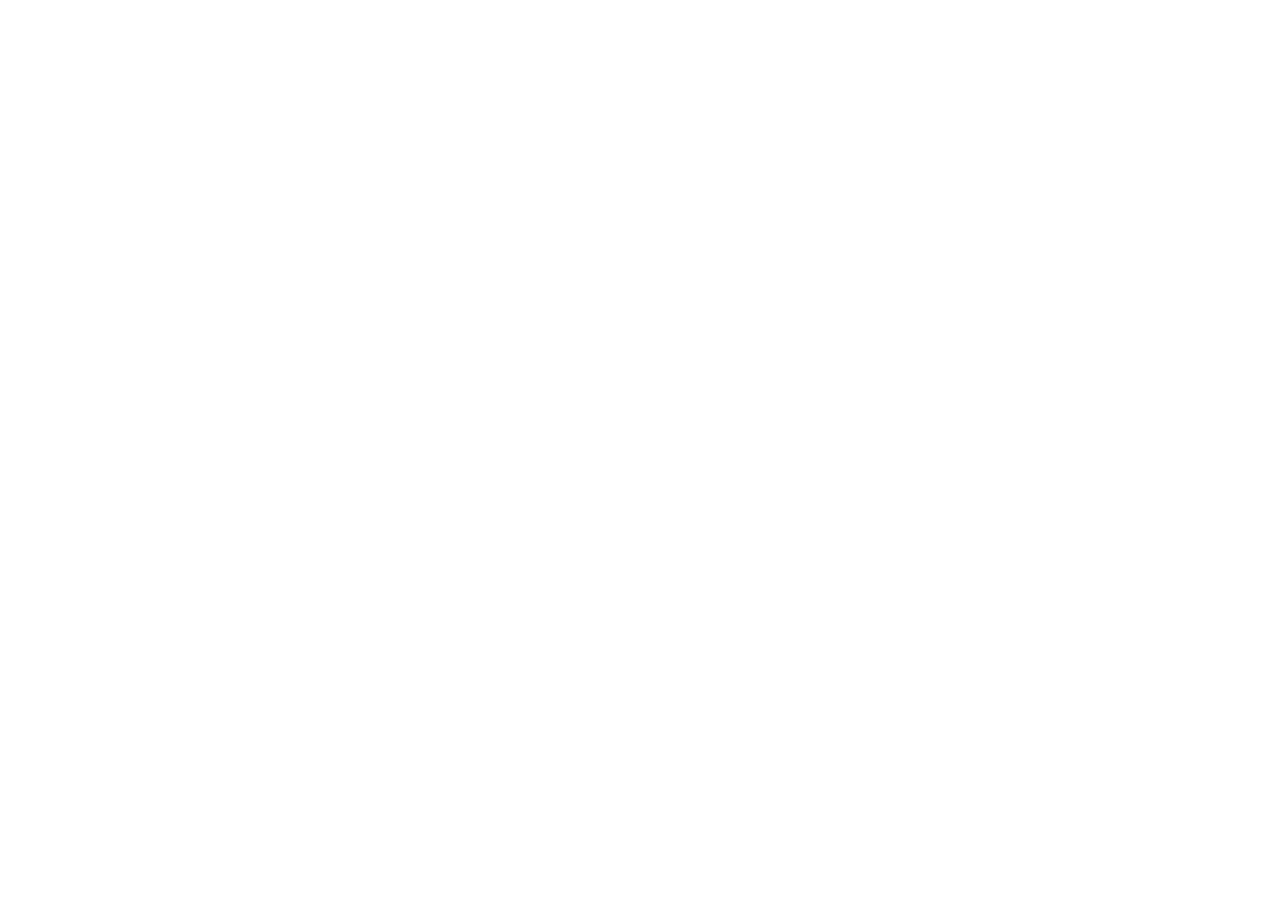
==== commit 140bcb64: "Fix 15 bugs: XSS, accessibility, i18n, UX, SEO, dead code Critical: - Bug 6: Add escHtml() sanitizer" ====
--- a/avakin-news/index.html
+++ b/avakin-news/index.html
@@ -11,5074 +11,10 @@
   <meta property="og:title" content="Avakin Life — Community Report" />
   <meta property="og:description" content="An independent community accountability site covering Avakin Life by Lockwood Publishing. Player issues, reviews, suggestions, and transparency tracking." />
   <meta property="og:type" content="website" />
-  <meta name="twitter:card" content="summary" />
+  <meta property="og:image" content="images/og-preview.png" />
+  <meta name="twitter:card" content="summary_large_image" />
+  <meta name="twitter:image" content="images/og-preview.png" />
   <meta name="twitter:title" content="Avakin Life — Community Report" />
   <meta name="twitter:description" content="An independent community accountability site covering Avakin Life by Lockwood Publishing." />
   <link rel="icon" href="data:image/svg+xml,<svg xmlns='http://www.w3.org/2000/svg' viewBox='0 0 100 100'><text y='.9em' font-size='90'>📰</text></svg>" />
-  <style>
-    :root {
-      --bg:      #f5f2ed;
-      --surface: #ffffff;
-      --ink:     #1c1917;
-      --mid:     #6b5c4c;
-      --light:   #c9bfb2;
-      --accent:  #8b6e14;
-      --red:     #9b2020;
-      --border:  #e2d9ce;
-      --serif: Georgia, "Times New Roman", serif;
-      --sans: system-ui, -apple-system, sans-serif;
-    }
-    *, *::before, *::after { box-sizing: border-box; margin: 0; padding: 0; }
-    html { font-size: 16px; scroll-behavior: smooth; }
-    body { background: var(--bg); color: var(--ink); font-family: var(--sans); line-height: 1.6; }
-    img { display: block; width: 100%; }
-    a { color: var(--accent); }
-
-    /* ── TOPBAR ──────────────────────────────────────── */
-    .topbar { background: var(--surface); border-bottom: 1px solid var(--border); position: sticky; top: 0; z-index: 200; }
-    .topbar__inner { max-width: 960px; margin: 0 auto; display: flex; flex-direction: column; }
-    .topbar__brand {
-      font-family: var(--serif); font-size: 1.1rem; font-weight: 700;
-      letter-spacing: -.01em; color: var(--ink); white-space: nowrap;
-      padding: 0; cursor: pointer; text-decoration: none; display: block;
-    }
-    .topbar__brand span { color: var(--accent); }
-    .nav { display: flex; gap: 2px; overflow-x: auto; padding: 6px 16px 8px; scrollbar-width: none; }
-    .nav::-webkit-scrollbar { display: none; }
-    .nav__btn {
-      background: none; border: none; font-family: var(--sans); font-size: .82rem;
-      color: var(--mid); padding: 6px 12px; cursor: pointer; border-radius: 4px;
-      transition: background .15s, color .15s; white-space: nowrap; flex-shrink: 0;
-    }
-    .nav__btn:hover { background: var(--bg); color: var(--ink); }
-    .nav__btn.active { background: var(--ink); color: #fff; }
-    /* (desktop layout handled in the RESPONSIVE block below) */
-
-    /* ── LAYOUT ──────────────────────────────────────── */
-    .wrap { max-width: 960px; margin: 0 auto; padding: 40px 20px 80px; }
-    .page { display: none; }
-    .page.active { display: block; }
-
-    /* ── DECO ────────────────────────────────────────── */
-    .deco { width: 100%; height: 220px; object-fit: cover; border-radius: 8px; margin-bottom: 36px; display: block; }
-    .deco--short { height: 170px; }
-
-    /* ── TYPOGRAPHY ──────────────────────────────────── */
-    .page-title { font-family: var(--serif); font-size: clamp(1.6rem,4vw,2.2rem); font-weight: 700; line-height: 1.2; margin-bottom: 8px; letter-spacing: -.02em; }
-    .page-sub { font-size: .95rem; color: var(--mid); margin-bottom: 32px; line-height: 1.65; }
-    .page-sub p { margin: 0 0 14px; }
-    .page-sub p:last-child { margin-bottom: 0; }
-    .page-sub__note { font-size: .88rem; color: var(--mid); opacity: .82; }
-    .label { font-size: .7rem; font-weight: 700; letter-spacing: .12em; text-transform: uppercase; color: var(--accent); margin-bottom: 8px; display: block; }
-    .divider { border: none; border-top: 1px solid var(--border); margin: 32px 0; }
-    .section-title { font-family: var(--serif); font-size: 1.1rem; font-weight: 700; margin-bottom: 16px; }
-
-    /* ── HOME CARDS ──────────────────────────────────── */
-    .home-intro { display: grid; grid-template-columns: 1fr 1fr; gap: 20px; margin-bottom: 32px; }
-    .intro-card { background: var(--surface); border: 1px solid var(--border); border-radius: 8px; padding: 22px 24px; }
-    .intro-card__title { font-family: var(--serif); font-size: 1.05rem; font-weight: 700; margin-bottom: 8px; }
-    .intro-card__body { font-size: .87rem; color: var(--mid); line-height: 1.65; }
-    .summary-list { display: flex; flex-direction: column; gap: 8px; }
-    .summary-item {
-      background: var(--surface); border: 1px solid var(--border); border-radius: 6px;
-      padding: 16px 20px; display: flex; gap: 16px; align-items: flex-start;
-      cursor: pointer; transition: box-shadow .15s;
-    }
-    .summary-item:hover { box-shadow: 0 2px 12px rgba(0,0,0,.07); }
-    .summary-item__icon { font-size: 1.3rem; flex-shrink: 0; margin-top: 2px; }
-    .summary-item__title { font-weight: 600; font-size: .93rem; margin-bottom: 3px; }
-    .summary-item__desc { font-size: .83rem; color: var(--mid); line-height: 1.55; }
-    .summary-item__tag { font-size: .68rem; font-weight: 700; letter-spacing: .08em; text-transform: uppercase; color: var(--red); margin-top: 5px; }
-
-    /* ── BADGES ──────────────────────────────────────── */
-    .badge { font-size: .67rem; font-weight: 700; letter-spacing: .1em; text-transform: uppercase; padding: 3px 9px; border-radius: 20px; white-space: nowrap; }
-    .badge--red    { background: #fde8e8; color: var(--red); }
-    .badge--amber  { background: #fef3dc; color: #8b5c00; }
-    .badge--green  { background: #e6f4ea; color: #276c34; }
-    .badge--blue   { background: #e8f0fe; color: #1a56a8; }
-    .badge--grey   { background: #f0ece8; color: var(--mid); }
-
-    /* ── ISSUE FILTER ────────────────────────────────── */
-    .filter-bar { display: flex; gap: 6px; flex-wrap: wrap; margin-bottom: 24px; }
-    .filter-btn {
-      background: var(--surface); border: 1px solid var(--border); border-radius: 20px;
-      font-size: .78rem; padding: 5px 14px; cursor: pointer; color: var(--mid);
-      transition: all .15s; font-family: var(--sans);
-    }
-    .filter-btn:hover { border-color: var(--ink); color: var(--ink); }
-    .filter-btn.active { background: var(--ink); color: #fff; border-color: var(--ink); }
-
-    /* ── ARTICLES ────────────────────────────────────── */
-    .article-list { display: flex; flex-direction: column; gap: 24px; }
-    .article { background: var(--surface); border: 1px solid var(--border); border-radius: 8px; overflow: hidden; }
-    .article[data-hidden="true"] { display: none; }
-    .article__header { padding: 22px 26px 0; }
-    .article__meta { display: flex; align-items: center; gap: 8px; margin-bottom: 10px; flex-wrap: wrap; }
-    .article__title { font-family: var(--serif); font-size: 1.15rem; font-weight: 700; line-height: 1.3; margin-bottom: 6px; }
-    .article__deck { font-size: .88rem; color: var(--mid); font-style: italic; line-height: 1.55; padding-bottom: 16px; }
-    .article__body { padding: 0 26px 20px; font-size: .9rem; color: #3a3028; line-height: 1.78; }
-    .article__body p { margin-bottom: .95em; }
-    .article__body p:last-child { margin-bottom: 0; }
-    .callout {
-      border-left: 3px solid var(--accent); background: var(--bg); border-radius: 0 6px 6px 0;
-      padding: 13px 18px; font-size: .87rem; color: var(--mid); line-height: 1.6; margin: 18px 0;
-    }
-    .callout strong { color: var(--ink); }
-    .article__source {
-      margin: 0 26px 20px; padding: 10px 14px; background: var(--bg);
-      border-left: 3px solid var(--light); border-radius: 0 4px 4px 0;
-      font-size: .77rem; color: var(--mid); line-height: 1.55;
-    }
-    .article__source strong { color: var(--ink); }
-    /* editor note (admin) */
-    .editor-note {
-      margin: 0 26px 20px; padding: 12px 16px;
-      background: #fffbea; border: 1px solid #e8d870; border-radius: 6px;
-      font-size: .82rem; color: #6b5800; line-height: 1.6;
-    }
-    .editor-note__label { font-weight: 700; font-size: .7rem; letter-spacing: .1em; text-transform: uppercase; margin-bottom: 4px; }
-    .editor-note__delete { float: right; cursor: pointer; font-size: .8rem; opacity: .5; }
-    .editor-note__delete:hover { opacity: 1; }
-    /* admin article controls */
-    .article__admin-bar {
-      display: none; padding: 10px 26px 14px; border-top: 1px dashed var(--border);
-      gap: 8px; flex-wrap: wrap;
-    }
-    .article__admin-bar.visible { display: flex; }
-    .admin-btn {
-      font-size: .75rem; padding: 4px 10px; border-radius: 4px; cursor: pointer;
-      border: 1px solid var(--border); background: var(--surface); color: var(--mid);
-      font-family: var(--sans); transition: all .15s;
-    }
-    .admin-btn:hover { background: var(--bg); color: var(--ink); }
-
-    /* ── NOTICE ──────────────────────────────────────── */
-    .notice {
-      border: 1px solid var(--border); border-left: 3px solid var(--accent);
-      background: var(--surface); border-radius: 0 6px 6px 0;
-      padding: 13px 18px; font-size: .84rem; color: var(--mid); line-height: 1.6; margin-bottom: 24px;
-    }
-    .notice strong { color: var(--ink); }
-    .notice--warn { border-left-color: var(--red); }
-
-    /* ── REVIEWS ─────────────────────────────────────── */
-    .review-grid { display: grid; grid-template-columns: 1fr 1fr; gap: 16px; }
-    .review-card { background: var(--surface); border: 1px solid var(--border); border-radius: 8px; padding: 18px 20px; }
-    .review-card__stars { color: #c89000; font-size: .9rem; margin-bottom: 6px; }
-    .review-card__stars--low { color: var(--red); }
-    .review-card__text { font-size: .87rem; line-height: 1.65; color: #3a3028; font-style: italic; margin-bottom: 10px; }
-    .review-card__meta { font-size: .74rem; color: var(--mid); }
-    .rating-summary { background: var(--surface); border: 1px solid var(--border); border-radius: 8px; padding: 24px; margin-bottom: 24px; display: flex; gap: 32px; align-items: center; }
-    .rating-big { font-family: var(--serif); font-size: 3.5rem; font-weight: 700; line-height: 1; }
-    .rating-stars { color: #c89000; font-size: 1.1rem; margin: 4px 0; }
-    .rating-count { font-size: .78rem; color: var(--mid); }
-    .rating-bars { flex: 1; }
-    .rbar { display: flex; align-items: center; gap: 10px; margin-bottom: 5px; }
-    .rbar__label { font-size: .77rem; color: var(--mid); width: 28px; text-align: right; }
-    .rbar__track { flex: 1; height: 7px; background: var(--bg); border-radius: 4px; overflow: hidden; }
-    .rbar__fill { height: 100%; background: #c89000; border-radius: 4px; }
-    .rbar__pct { font-size: .74rem; color: var(--mid); width: 32px; }
-
-    /* ── SUGGESTIONS ─────────────────────────────────── */
-    .suggestion-tag-filter { display: flex; gap: 6px; flex-wrap: wrap; margin-bottom: 20px; }
-    .suggestion-list { display: flex; flex-direction: column; gap: 12px; }
-    .suggestion-card {
-      background: var(--surface); border: 1px solid var(--border); border-radius: 8px;
-      padding: 18px 20px;
-    }
-    .suggestion-card[data-hidden="true"] { display: none; }
-    .suggestion-card--pinned { border-color: var(--accent); }
-    /* ── VOTE PANEL ───────────────────────────── */
-    .vote-panel {
-      border-top: 1px solid var(--border); margin-top: 14px; padding-top: 12px;
-    }
-    .vote-panel__label {
-      font-size: .62rem; font-weight: 700; letter-spacing: .14em; text-transform: uppercase;
-      color: var(--mid); display: flex; align-items: center; gap: 8px; margin-bottom: 10px;
-    }
-    .vote-panel__label::after { content: ''; flex: 1; height: 1px; background: var(--border); }
-    .vote-result {
-      display: flex; align-items: center; gap: 8px; margin-bottom: 10px;
-    }
-    .vote-result__for   { font-size: .72rem; font-weight: 700; color: #276c34; min-width: 52px; }
-    .vote-result__track { flex: 1; height: 5px; background: #fde8e8; border-radius: 2px; overflow: hidden; }
-    .vote-result__fill  { height: 100%; background: #3a8c4a; border-radius: 2px; transition: width .3s; }
-    .vote-result__against { font-size: .72rem; font-weight: 700; color: var(--red); min-width: 52px; text-align: right; }
-    [data-theme="dark"] .vote-result__track  { background: rgba(224,96,96,.18); }
-    [data-theme="dark"] .vote-result__for    { color: #5ab870; }
-    .vote-bar {
-      display: grid; grid-template-columns: 1fr auto 1fr; gap: 6px;
-    }
-    .vbtn {
-      display: flex; align-items: center; justify-content: center; gap: 7px;
-      padding: 9px 14px; border: 1.5px solid var(--border); border-radius: 3px;
-      cursor: pointer; font-family: var(--serif); font-size: .77rem; font-weight: 700;
-      letter-spacing: .05em; text-transform: uppercase;
-      background: var(--surface); color: var(--mid); transition: all .15s;
-    }
-    .vbtn:hover { border-color: var(--ink); color: var(--ink); background: var(--bg); }
-    .vbtn--up   { justify-content: flex-start; }
-    .vbtn--down { justify-content: flex-end; }
-    .vbtn--neut { padding: 9px 12px; font-size: .68rem; border-style: dashed; }
-    .vbtn--up.active   { background: #1a3a1e; border-color: #1a3a1e; border-style: solid; color: #d4edda; }
-    .vbtn--neut.active { background: var(--mid); border-color: var(--mid); border-style: solid; color: var(--surface); }
-    .vbtn--down.active { background: #4a0e0e; border-color: #4a0e0e; border-style: solid; color: #fde8e8; }
-    [data-theme="dark"] .vbtn--up.active   { background: #1e4024; border-color: #3a8c4a; color: #a3d9a8; }
-    [data-theme="dark"] .vbtn--down.active { background: #3a0e0e; border-color: #c04040; color: #f5b8b8; }
-    .vbtn__count { font-family: var(--sans); font-size: .68rem; font-weight: 700; opacity: .75; }
-    .vbtn:disabled { opacity: .45; cursor: not-allowed; pointer-events: none; }
-    .vbtn.active:disabled { opacity: .85; }
-    .vote-done { font-size: .7rem; color: var(--mid); text-align: center; padding-top: 8px; font-style: italic; letter-spacing: .04em; }
-    .suggestion-card__content { min-width: 0; }
-    .suggestion-card__title { font-weight: 600; font-size: .93rem; margin-bottom: 5px; line-height: 1.35; }
-    .suggestion-card__desc { font-size: .84rem; color: var(--mid); line-height: 1.6; margin-bottom: 8px; }
-    .suggestion-card__footer { display: flex; gap: 6px; flex-wrap: wrap; align-items: center; }
-    .tag {
-      font-size: .68rem; font-weight: 600; letter-spacing: .06em; text-transform: uppercase;
-      padding: 2px 8px; border-radius: 3px; background: var(--bg); color: var(--mid);
-      border: 1px solid var(--border);
-    }
-    .suggestion-admin { display: none; gap: 6px; margin-top: 10px; flex-wrap: wrap; }
-    .suggestion-admin.visible { display: flex; }
-    .submit-btn {
-      margin-top: 20px; padding: 11px 22px; background: var(--ink); color: #fff;
-      border: none; border-radius: 6px; font-family: var(--sans); font-size: .88rem;
-      font-weight: 600; cursor: pointer; transition: opacity .15s;
-    }
-    .submit-btn:hover { opacity: .85; }
-    .submit-btn--outline { background: none; color: var(--ink); border: 1px solid var(--border); }
-    .submit-btn--outline:hover { background: var(--bg); opacity: 1; }
-
-    /* ── GUIDE ───────────────────────────────────────── */
-    .steps { display: flex; flex-direction: column; gap: 12px; }
-    .step { background: var(--surface); border: 1px solid var(--border); border-radius: 8px; padding: 18px 20px; display: flex; gap: 18px; align-items: flex-start; }
-    .step__num { width: 32px; height: 32px; border-radius: 50%; background: var(--ink); color: #fff; font-size: .82rem; font-weight: 700; display: flex; align-items: center; justify-content: center; flex-shrink: 0; }
-    .step__title { font-weight: 600; font-size: .93rem; margin-bottom: 4px; }
-    .step__body { font-size: .84rem; color: var(--mid); line-height: 1.6; }
-
-    /* ── SOURCES ─────────────────────────────────────── */
-    .source-list { display: flex; flex-direction: column; gap: 12px; }
-    .source-item { background: var(--surface); border: 1px solid var(--border); border-radius: 8px; padding: 16px 20px; display: flex; gap: 16px; align-items: flex-start; }
-    .source-item__icon { font-size: 1.2rem; flex-shrink: 0; }
-    .source-item__name { font-weight: 600; font-size: .9rem; margin-bottom: 3px; }
-    .source-item__desc { font-size: .82rem; color: var(--mid); line-height: 1.55; }
-    .source-item__link { font-size: .78rem; color: var(--accent); margin-top: 4px; }
-
-    /* ── ABOUT ───────────────────────────────────────── */
-    .about-body { font-size: .92rem; color: #3a3028; line-height: 1.78; }
-    .about-body p { margin-bottom: .9em; }
-    .about-body h3 { font-family: var(--serif); font-size: 1rem; font-weight: 700; margin: 24px 0 8px; }
-
-    /* ── MODALS ──────────────────────────────────────── */
-    .modal-bg {
-      display: none; position: fixed; inset: 0; background: rgba(0,0,0,.45);
-      z-index: 500; align-items: center; justify-content: center; padding: 20px;
-    }
-    .modal-bg.open { display: flex; }
-    .modal {
-      background: var(--surface); border-radius: 10px; padding: 28px 32px;
-      max-width: 440px; width: 100%; box-shadow: 0 8px 40px rgba(0,0,0,.18);
-    }
-    .modal__title { font-family: var(--serif); font-size: 1.2rem; font-weight: 700; margin-bottom: 6px; }
-    .modal__sub { font-size: .84rem; color: var(--mid); margin-bottom: 20px; line-height: 1.55; }
-    .modal label { font-size: .8rem; font-weight: 600; display: block; margin-bottom: 4px; }
-    .modal input, .modal textarea, .modal select {
-      width: 100%; padding: 9px 12px; border: 1px solid var(--border); border-radius: 6px;
-      font-family: var(--sans); font-size: .88rem; margin-bottom: 14px; background: var(--bg);
-      color: var(--ink);
-    }
-    .modal textarea { min-height: 80px; resize: vertical; }
-    .modal__actions { display: flex; gap: 10px; justify-content: flex-end; margin-top: 4px; }
-    .modal__error { font-size: .8rem; color: var(--red); margin-top: -10px; margin-bottom: 12px; display: none; }
-    .modal__error.show { display: block; }
-
-    /* ── ADMIN INDICATOR ─────────────────────────────── */
-    .admin-indicator {
-      display: none; font-size: .7rem; font-weight: 700; letter-spacing: .1em;
-      text-transform: uppercase; background: var(--accent); color: #fff;
-      padding: 2px 8px; border-radius: 3px; margin-left: 6px; vertical-align: middle;
-    }
-    .admin-indicator.show { display: inline; }
-
-    /* ── FOOTER ──────────────────────────────────────── */
-    .footer { background: var(--surface); border-top: 1px solid var(--border); padding: 20px; text-align: center; font-size: .77rem; color: var(--light); }
-    .footer a { color: var(--mid); cursor: pointer; }
-
-    /* ── DARK MODE ───────────────────────────────────── */
-    [data-theme="dark"] {
-      --bg:      #18150f;
-      --surface: #231f18;
-      --ink:     #f0ebe2;
-      --mid:     #b09880;
-      --light:   #504438;
-      --accent:  #d4a832;
-      --red:     #e06060;
-      --border:  #3a3028;
-    }
-
-    /* ── NAV UTILS ───────────────────────────────────── */
-    .topbar__top { display: flex; align-items: center; justify-content: space-between; padding: 8px 16px 0; }
-    .nav-utils { display: flex; align-items: center; gap: 3px; flex-shrink: 0; }
-    .util-btn { background: none; border: none; cursor: pointer; color: var(--mid); padding: 5px 7px; border-radius: 4px; transition: all .15s; display: flex; align-items: center; font-family: var(--sans); font-size: .82rem; }
-    .util-btn:hover { background: var(--bg); color: var(--ink); }
-    .lang-select { border: 1px solid var(--border); border-radius: 4px; font-size: .72rem; font-weight: 700; padding: 4px 6px; background: var(--surface); color: var(--mid); cursor: pointer; font-family: var(--sans); outline: none; transition: border-color .15s; }
-    .lang-select:hover { border-color: var(--ink); color: var(--ink); }
-    [data-theme="dark"] .lang-select { background: var(--surface); color: var(--mid); }
-
-    /* ── SEARCH OVERLAY ──────────────────────────────── */
-    .search-overlay { display: none; position: fixed; inset: 0; background: rgba(0,0,0,.55); z-index: 9999; align-items: flex-start; justify-content: center; padding: 74px 16px 20px; }
-    @media (max-width: 639px) { .search-overlay { padding-top: 92px; } }
-    .search-overlay.open { display: flex; }
-    .search-box { background: var(--surface); border-radius: 10px; width: 100%; max-width: 640px; box-shadow: 0 8px 40px rgba(0,0,0,.25); overflow: hidden; }
-    .search-input-wrap { display: flex; align-items: center; gap: 10px; padding: 14px 18px; border-bottom: 1px solid var(--border); }
-    .search-input { flex: 1; border: none; background: none; font-size: .95rem; color: var(--ink); font-family: var(--sans); outline: none; }
-    .search-input::placeholder { color: var(--light); }
-    .search-close { background: none; border: none; cursor: pointer; color: var(--mid); font-size: 1.1rem; line-height: 1; padding: 0 2px; }
-    .search-results { max-height: 58vh; overflow-y: auto; }
-    .search-result { padding: 12px 18px; cursor: pointer; border-bottom: 1px solid var(--border); transition: background .1s; }
-    .search-result:last-child { border-bottom: none; }
-    .search-result:hover { background: var(--bg); }
-    .search-result__label { font-size: .67rem; font-weight: 700; letter-spacing: .1em; text-transform: uppercase; color: var(--accent); margin-bottom: 3px; }
-    .search-result__title { font-weight: 600; font-size: .9rem; color: var(--ink); margin-bottom: 2px; }
-    .search-result__excerpt { font-size: .8rem; color: var(--mid); line-height: 1.5; }
-    .search-empty { padding: 28px 18px; color: var(--mid); font-size: .88rem; text-align: center; }
-
-    /* ── QUOTE BLOCK ─────────────────────────────────── */
-    .avr-quote { background: var(--surface); border: 1px solid var(--border); border-left: 4px solid var(--accent); border-radius: 0 8px 8px 0; padding: 20px 28px 18px; margin-bottom: 32px; position: relative; }
-    .avr-quote__label { font-size: .67rem; font-weight: 700; letter-spacing: .12em; text-transform: uppercase; color: var(--accent); margin-bottom: 8px; display: block; }
-    .avr-quote__text { font-family: var(--serif); font-size: 1.08rem; font-style: italic; line-height: 1.65; color: var(--ink); margin-bottom: 6px; }
-    .avr-quote__cite { font-size: .78rem; color: var(--mid); }
-    .avr-quote__edit { position: absolute; top: 12px; right: 14px; font-size: .72rem; color: var(--accent); cursor: pointer; background: none; border: 1px solid var(--border); border-radius: 3px; padding: 2px 8px; font-family: var(--sans); display: none; }
-    .avr-quote__edit.show { display: inline-block; }
-    .avr-quote__edit:hover { background: var(--bg); }
-
-    /* ── SHARE BUTTON ────────────────────────────────── */
-    .article__share { background: none; border: 1px solid var(--border); border-radius: 4px; font-size: .7rem; color: var(--mid); padding: 2px 9px; cursor: pointer; font-family: var(--sans); transition: all .15s; }
-    .article__share:hover { border-color: var(--accent); color: var(--accent); }
-    .article__share.copied { border-color: #3a8c4a; color: #276c34; background: #eaf4ec; }
-    .article__updated { font-size: .71rem; color: var(--light); }
-    .article__lang-notice { display: none; margin: 0 26px 12px; padding: 8px 14px; background: #fffbea; border-left: 3px solid #d4a832; font-size: .78rem; color: #6b5800; border-radius: 0 4px 4px 0; }
-    [data-theme="dark"] .article__lang-notice { background: #2a2010; color: #c89000; border-color: #c89000; }
-
-    /* ── CANVAS PAGE ─────────────────────────────────── */
-    .canvas-picks { display: grid; grid-template-columns: 1fr 1fr; gap: 16px; margin-bottom: 28px; }
-    .canvas-pick { background: var(--surface); border: 1px solid var(--border); border-radius: 10px; padding: 20px 22px; }
-    .canvas-pick--week { border-color: var(--accent); }
-    .canvas-pick__badge { font-size: .67rem; font-weight: 700; letter-spacing: .12em; text-transform: uppercase; color: var(--accent); display: block; margin-bottom: 8px; }
-    .canvas-pick__name { font-family: var(--serif); font-size: 1.1rem; font-weight: 700; margin-bottom: 2px; }
-    .canvas-pick__handle { font-size: .82rem; color: var(--accent); margin-bottom: 8px; }
-    .canvas-pick__desc { font-size: .85rem; color: var(--mid); line-height: 1.6; }
-    .canvas-pick__specialty { display: inline-block; font-size: .66rem; font-weight: 700; letter-spacing: .08em; text-transform: uppercase; padding: 2px 8px; border-radius: 20px; background: var(--bg); border: 1px solid var(--border); color: var(--mid); margin-top: 8px; }
-    .canvas-pick__empty { font-size: .85rem; color: var(--mid); font-style: italic; }
-    .canvas-pick__actions { margin-top: 10px; display: none; gap: 8px; }
-    .canvas-pick__actions.visible { display: flex; }
-    .canvas-artists { display: grid; grid-template-columns: repeat(auto-fill, minmax(200px, 1fr)); gap: 12px; margin-top: 12px; }
-    .canvas-artist { background: var(--surface); border: 1px solid var(--border); border-radius: 8px; padding: 14px 16px; }
-    .canvas-artist__name { font-weight: 600; font-size: .9rem; margin-bottom: 2px; }
-    .canvas-artist__handle { font-size: .79rem; color: var(--accent); margin-bottom: 5px; }
-    .canvas-artist__desc { font-size: .81rem; color: var(--mid); line-height: 1.55; }
-    .canvas-add-bar { display: none; gap: 8px; margin-top: 14px; flex-wrap: wrap; }
-    .canvas-add-bar.visible { display: flex; }
-
-    /* ── COMPARE TABLE ───────────────────────────────── */
-    .compare-wrap { overflow-x: auto; -webkit-overflow-scrolling: touch; border-radius: 8px; border: 1px solid var(--border); }
-    .compare-table { width: 100%; border-collapse: collapse; min-width: 500px; }
-    .compare-table th, .compare-table td { padding: 11px 14px; border-bottom: 1px solid var(--border); font-size: .85rem; vertical-align: top; }
-    .compare-table th { font-size: .74rem; font-weight: 700; letter-spacing: .07em; text-transform: uppercase; color: var(--mid); background: var(--surface); text-align: center; }
-    .compare-table th:first-child { text-align: left; background: var(--bg); }
-    .compare-table th.avakin-col { color: #6b4400; background: #fef3dc; }
-    [data-theme="dark"] .compare-table th.avakin-col { color: #d4a832; background: #2a2010; }
-    .compare-table td:first-child { font-weight: 600; color: var(--ink); background: var(--bg); font-size: .82rem; }
-    .compare-table td:not(:first-child) { text-align: center; color: var(--mid); }
-    .compare-table tr:last-child td { border-bottom: none; }
-    .c-bad  { color: var(--red) !important; }
-    .c-mid  { color: #9b6c00 !important; }
-    .c-good { color: #276c34 !important; }
-    [data-theme="dark"] .c-mid { color: #c89000 !important; }
-    [data-theme="dark"] .c-good { color: #5ab870 !important; }
-
-    /* ── MYTH VS REALITY ─────────────────────────────── */
-    .mvr-list { display: flex; flex-direction: column; gap: 14px; }
-    .mvr-card { background: var(--surface); border: 1px solid var(--border); border-radius: 8px; overflow: hidden; display: grid; grid-template-columns: 1fr 1fr; }
-    .mvr-side { padding: 16px 20px; }
-    .mvr-side--claim { border-right: 1px solid var(--border); }
-    .mvr-side--reality { background: #fdf5f5; }
-    [data-theme="dark"] .mvr-side--reality { background: #2a1818; }
-    .mvr-side-label { font-size: .65rem; font-weight: 700; letter-spacing: .12em; text-transform: uppercase; margin-bottom: 7px; display: block; }
-    .mvr-side-label--claim { color: var(--mid); }
-    .mvr-side-label--reality { color: var(--red); }
-    .mvr-text { font-size: .86rem; line-height: 1.65; color: var(--ink); }
-    .mvr-source { font-size: .73rem; color: var(--mid); margin-top: 8px; font-style: italic; }
-
-    /* ── STATEMENT TRACKER ───────────────────────────── */
-    .stmt-wrap { overflow-x: auto; border-radius: 8px; border: 1px solid var(--border); }
-    .stmt-table { width: 100%; border-collapse: collapse; min-width: 520px; }
-    .stmt-table th, .stmt-table td { padding: 10px 14px; border-bottom: 1px solid var(--border); font-size: .83rem; vertical-align: top; }
-    .stmt-table th { font-size: .72rem; font-weight: 700; letter-spacing: .07em; text-transform: uppercase; color: var(--mid); background: var(--surface); }
-    .stmt-table tr:last-child td { border-bottom: none; }
-    .stmt-table td { background: var(--surface); }
-    .stmt-table tr:nth-child(even) td { background: var(--bg); }
-    .stmt-date { white-space: nowrap; color: var(--mid); font-size: .78rem; width: 70px; }
-    .stmt-text { font-style: italic; color: var(--ink); }
-    .stmt-source { font-size: .78rem; color: var(--mid); width: 110px; }
-    .stmt-status { white-space: nowrap; width: 130px; }
-
-    /* ── RESPONSIVE ──────────────────────────────────── */
-    @media (max-width: 640px) {
-      .home-intro { grid-template-columns: 1fr; }
-      .review-grid { grid-template-columns: 1fr; }
-      .rating-summary { flex-direction: column; gap: 16px; }
-      .deco { height: 150px; }
-      .article__header, .article__body, .article__source, .editor-note, .article__admin-bar { padding-left: 18px; padding-right: 18px; }
-      .canvas-picks { grid-template-columns: 1fr; }
-      .mvr-card { grid-template-columns: 1fr; }
-      .mvr-side--claim { border-right: none; border-bottom: 1px solid var(--border); }
-    }
-    @media (min-width: 640px) {
-      .topbar__top { padding: 0; flex: 0 0 auto; gap: 8px; }
-      .topbar__inner { flex-direction: row; align-items: center; padding: 0 20px; gap: 8px; }
-      .topbar__brand { padding: 14px 0; }
-      .nav { padding: 0; overflow-x: visible; flex: 1; }
-      .nav-utils { padding: 0; }
-    }
-    /* ── PRICELIST (luxury promote) ────────────────── */
-    .pricelist-wrap { background:#f8f4ee; border-radius:16px; border:1px solid rgba(201,168,76,.3); padding:44px 32px; margin:24px 0 32px; }
-    [data-theme="dark"] .pricelist-wrap { background:#1c1810; border-color:rgba(201,168,76,.2); }
-    .pricelist-emboss { text-align:center; margin-bottom:36px; line-height:1; }
-    .pricelist-emboss__main { display:block; font-family:var(--serif); font-size:clamp(2.2rem,8vw,4.2rem); font-weight:300; letter-spacing:.22em; text-transform:uppercase; color:#ddd5c2; text-shadow:1px 1px 0 rgba(255,255,255,.95),-1px -1px 0 rgba(0,0,0,.09); }
-    [data-theme="dark"] .pricelist-emboss__main { color:#201c12; text-shadow:1px 1px 0 rgba(255,255,255,.04),-1px -1px 0 rgba(0,0,0,.55); }
-    .pricelist-emboss__sub { display:block; font-family:var(--serif); font-size:clamp(1.5rem,5.5vw,3rem); font-style:italic; font-weight:300; letter-spacing:.12em; color:#d5ccb8; text-shadow:1px 1px 0 rgba(255,255,255,.95),-1px -1px 0 rgba(0,0,0,.07); margin-top:-4px; }
-    [data-theme="dark"] .pricelist-emboss__sub { color:#1a1710; }
-    .pricelist-divider { border:none; border-top:1px solid rgba(201,168,76,.5); margin:0 0 16px; }
-    .pricelist-col-header { display:flex; padding:0 0 8px; font-size:.62rem; letter-spacing:.14em; text-transform:uppercase; color:#c9a84c; font-weight:700; border-bottom:1px solid rgba(201,168,76,.4); margin-bottom:0; }
-    .pricelist-col-header span:last-child { margin-left:auto; }
-    .pricelist-row { display:block; padding:16px 0; border-bottom:1px solid rgba(201,168,76,.25); }
-    .pricelist-row:first-of-type { border-top:none; }
-    .pricelist-row__top { display:flex; align-items:center; justify-content:space-between; gap:12px; margin-bottom:5px; }
-    .pricelist-row__name { font-family:var(--serif); font-size:.88rem; font-weight:700; letter-spacing:.1em; text-transform:uppercase; color:var(--ink); }
-    .pricelist-row__detail { font-size:.82rem; color:var(--mid); line-height:1.5; padding-left:2px; }
-    .pricelist-row__price { font-family:var(--serif); font-size:1.05rem; font-weight:700; letter-spacing:.03em; color:var(--ink); white-space:nowrap; }
-    .pricelist-row__price small { font-weight:400; font-size:.72rem; color:var(--mid); }
-    .pricelist-row--bundle .pricelist-row__name,.pricelist-row--bundle .pricelist-row__price { color:#c9a84c; }
-    .pricelist-row--bundle { border-top:1px solid rgba(201,168,76,.5) !important; margin-top:4px; }
-    .pricelist-note { font-size:.72rem; color:var(--mid); margin-top:20px; line-height:1.7; text-align:center; }
-    .pricelist-note strong { color:var(--ink); }
-    .made-in-ch { display:inline-flex; align-items:center; gap:5px; font-size:.65rem; letter-spacing:.09em; text-transform:uppercase; color:var(--mid); padding:4px 10px; border:1px solid var(--border); border-radius:20px; margin-top:10px; }
-
-    /* Promo preview slots */
-    .promo-preview-note { font-size:.8rem; color:var(--mid); text-align:center; margin-bottom:20px; font-style:italic; }
-    .promo-slots-grid { display:flex; flex-direction:column; gap:12px; opacity:.6; pointer-events:none; }
-    .promo-slot { background:var(--surface); border:1px solid var(--border); border-radius:10px; padding:16px 18px; }
-    .promo-slot--featured { border-color:rgba(201,168,76,.5); background:linear-gradient(135deg,var(--surface) 80%,rgba(201,168,76,.05) 100%); }
-    .promo-slot--banner { border-style:dashed; }
-    .promo-slot__badge { font-size:.58rem; font-weight:700; letter-spacing:.15em; text-transform:uppercase; color:#c9a84c; display:block; margin-bottom:2px; }
-    .promo-slot__slot-name { font-size:.62rem; letter-spacing:.1em; text-transform:uppercase; color:var(--mid); display:block; margin-bottom:8px; }
-    .promo-slot__handle { font-size:.8rem; font-weight:700; color:var(--accent); margin-bottom:2px; }
-    .promo-slot__headline { font-family:var(--serif); font-size:.92rem; font-weight:700; color:var(--ink); margin-bottom:4px; }
-    .promo-slot__desc { font-size:.77rem; color:var(--mid); line-height:1.5; margin-bottom:10px; }
-    .promo-slot__footer { display:flex; align-items:center; justify-content:space-between; gap:8px; }
-    .promo-slot__cta { font-size:.68rem; font-weight:700; letter-spacing:.06em; text-transform:uppercase; padding:5px 12px; border-radius:4px; background:var(--accent); color:#fff; }
-    .promo-slot__expiry { font-size:.68rem; color:var(--mid); font-style:italic; }
-
-    /* Promote contact */
-    .promote-contact { background:var(--surface); border:1px solid var(--border); border-radius:10px; padding:22px 24px; margin-bottom:28px; }
-    .promote-contact__title { font-size:.68rem; font-weight:700; letter-spacing:.12em; text-transform:uppercase; color:var(--accent); margin-bottom:14px; }
-    .promote-contact__row { display:flex; align-items:flex-start; gap:12px; margin-bottom:12px; }
-    .promote-contact__row:last-child { margin-bottom:0; }
-    .promote-contact__icon { font-size:1rem; flex-shrink:0; margin-top:2px; }
-    .promote-contact__val { font-size:.87rem; font-weight:600; color:var(--ink); word-break:break-all; }
-    .promote-contact__note { font-size:.73rem; color:var(--mid); margin-top:2px; }
-
-    /* Creator page */
-    .creator-profile { display:flex; flex-direction:column; align-items:center; text-align:center; padding:28px 0 8px; gap:10px; }
-    .creator-avatar { width:90px; height:90px; border-radius:50%; background:var(--surface); border:2px solid var(--border); display:flex; align-items:center; justify-content:center; font-size:2.2rem; }
-    .creator-name { font-family:var(--serif); font-size:1.5rem; font-weight:700; color:var(--ink); line-height:1.1; }
-    .creator-handle { font-size:.88rem; color:var(--accent); font-weight:600; }
-    .creator-role { font-size:.66rem; letter-spacing:.12em; text-transform:uppercase; color:var(--mid); }
-    .creator-bio { background:var(--surface); border:1px dashed var(--border); border-radius:10px; padding:24px; font-size:.87rem; color:var(--mid); font-style:italic; line-height:1.7; margin:16px 0; text-align:center; }
-    .creator-socials { display:flex; gap:10px; justify-content:center; flex-wrap:wrap; margin-top:4px; }
-    .creator-social-btn { font-size:.72rem; font-weight:700; letter-spacing:.08em; text-transform:uppercase; padding:7px 18px; border-radius:5px; border:1.5px solid var(--border); color:var(--mid); text-decoration:none; }
-
-    /* Support / Helplines page */
-    .support-message { background:linear-gradient(135deg,rgba(201,168,76,.08) 0%,rgba(201,168,76,.02) 100%); border:1px solid rgba(201,168,76,.3); border-radius:12px; padding:24px 26px; margin-bottom:32px; }
-    .support-message__quote { font-family:var(--serif); font-size:1rem; color:var(--ink); line-height:1.75; font-style:italic; }
-    .support-message__sig { font-size:.72rem; color:var(--mid); margin-top:10px; text-align:right; letter-spacing:.05em; }
-    .support-region { margin-bottom:28px; }
-    .support-region__title { display:flex; align-items:center; gap:10px; font-size:.68rem; font-weight:700; letter-spacing:.12em; text-transform:uppercase; color:var(--accent); margin-bottom:12px; }
-    .support-region__title::after { content:''; flex:1; height:1px; background:rgba(201,168,76,.3); }
-    .support-lines { display:flex; flex-direction:column; gap:8px; }
-    .support-line { background:var(--surface); border:1px solid var(--border); border-radius:8px; padding:12px 16px; }
-    .support-line__name { font-size:.82rem; font-weight:700; color:var(--ink); margin-bottom:1px; }
-    .support-line__number { font-size:.9rem; color:var(--accent); font-weight:700; letter-spacing:.04em; font-family:var(--serif); }
-    .support-line__desc { font-size:.71rem; color:var(--mid); margin-top:2px; line-height:1.4; }
-    .support-note { font-size:.72rem; color:var(--mid); margin-top:8px; font-style:italic; padding-left:4px; }
-    @media (min-width:600px) { .support-lines { display:grid; grid-template-columns:1fr 1fr; } }
-
-    /* ── PROMO SLOTS — minimal reserved-space style ── */
-    /* Thin strip for mid-content placement on inner pages */
-    .promo-strip { display:flex; align-items:center; gap:10px; padding:7px 14px; margin:28px 0; border:1px solid rgba(201,168,76,.18); border-radius:5px; opacity:.72; transition:opacity .2s; }
-    .promo-strip:hover { opacity:1; }
-    .promo-strip__dot { font-size:.5rem; color:#c9a84c; flex-shrink:0; }
-    .promo-strip__label { font-size:.58rem; font-weight:700; letter-spacing:.13em; text-transform:uppercase; color:#c9a84c; flex-shrink:0; }
-    .promo-strip__name { font-size:.7rem; color:var(--mid); flex:1; }
-    .promo-strip__price { font-size:.65rem; color:var(--mid); flex-shrink:0; white-space:nowrap; }
-    .promo-strip__coming { font-size:.62rem; color:var(--mid); font-style:italic; flex-shrink:0; padding-left:10px; border-left:1px solid var(--border); white-space:nowrap; }
-    /* Keep old .inline-promo-slot class working but reset to strip style */
-    .inline-promo-slots { display:flex; flex-direction:column; gap:8px; margin:24px 0; }
-    .inline-promo-slot { display:flex; align-items:center; gap:10px; padding:7px 14px; border:1px solid rgba(201,168,76,.18); border-radius:5px; opacity:.72; transition:opacity .2s; }
-    .inline-promo-slot:hover { opacity:1; }
-    .inline-promo-slot__header { display:contents; }
-    .inline-promo-slot__badge { font-size:.58rem; font-weight:700; letter-spacing:.13em; text-transform:uppercase; color:#c9a84c; flex-shrink:0; }
-    .inline-promo-slot__price { font-size:.65rem; color:var(--mid); flex-shrink:0; margin-left:auto; white-space:nowrap; }
-    .inline-promo-slot__body { display:contents; }
-    .inline-promo-slot__img { display:none; }
-    .inline-promo-slot__text { display:contents; }
-    .inline-promo-slot__title { font-size:.7rem; color:var(--mid); }
-    .inline-promo-slot__coming { font-size:.62rem; color:var(--mid); font-style:italic; padding-left:10px; border-left:1px solid var(--border); white-space:nowrap; flex-shrink:0; }
-    .inline-promo-slot__img-note { font-size:.6rem; color:var(--mid); margin-left:8px; opacity:.8; flex-shrink:0; }
-
-    /* ── HOME PAGE: editorial ad positions ─────────── */
-    /* Thin mid-content banner (between intro cards and quote) */
-    .home-banner-wrap { border-top:1px solid rgba(201,168,76,.12); border-bottom:1px solid rgba(201,168,76,.12); margin:0; padding:5px 0; }
-    .home-banner-wrap .inline-promo-slot { border:none; border-radius:0; max-width:920px; margin:0 auto; padding:5px 20px; opacity:.6; background:transparent; }
-    .home-banner-wrap .inline-promo-slot:hover { opacity:.9; }
-    /* Compact sidebar float (sits quietly beside summary list) */
-    .home-sidebar { float:right; width:148px; margin:4px 0 16px 22px; }
-    .home-sidebar .inline-promo-slot { flex-direction:column; align-items:flex-start; gap:5px; padding:9px 11px; border-color:rgba(201,168,76,.22); opacity:.65; }
-    .home-sidebar .inline-promo-slot:hover { opacity:1; }
-    .home-sidebar .inline-promo-slot__price { margin-left:0; }
-    .home-sidebar .inline-promo-slot__coming { padding-left:0; border-left:none; }
-    .home-ad-label { font-size:.52rem; letter-spacing:.16em; text-transform:uppercase; color:var(--mid); margin-bottom:4px; opacity:.55; text-align:center; }
-    @media (max-width:600px) {
-      .home-sidebar { float:none; width:100%; margin:0 0 16px 0; }
-      .home-sidebar .inline-promo-slot { flex-direction:row; flex-wrap:wrap; }
-    }
-
-    /* ── ARTICLE ACCORDION ─────────────────────────────── */
-
-    /* Left accent on every card */
-    .article {
-      border-left-width: 3px;
-      border-left-color: rgba(201,168,76,.18);
-      transition: border-left-color .22s ease, box-shadow .22s ease;
-    }
-    .article:hover {
-      border-left-color: rgba(201,168,76,.55);
-      box-shadow: 0 3px 18px rgba(0,0,0,.07);
-    }
-    .article--open {
-      border-left-color: var(--accent);
-      box-shadow: 0 4px 22px rgba(0,0,0,.09);
-    }
-
-    /* Compact header — overrides original 22px 26px 0 */
-    .article__header {
-      padding: 18px 22px 14px !important;
-      cursor: pointer;
-      user-select: none;
-    }
-    /* Remove the bottom padding deck was adding after its text */
-    .article__header .article__deck { padding-bottom: 0; }
-
-    /* Collapsible wrapper (created by JS) */
-    .article__collapsible {
-      overflow: hidden;
-      max-height: 0;
-      transition: max-height .52s cubic-bezier(.4,0,.2,1);
-    }
-
-    /* Divider-chevron expand hint */
-    .article__expand-hint {
-      display: flex;
-      align-items: center;
-      gap: 9px;
-      margin: 13px 0 0;
-      color: var(--mid);
-      opacity: .28;
-      transition: opacity .22s;
-    }
-    .article__expand-hint::before,
-    .article__expand-hint::after {
-      content: '';
-      flex: 1;
-      height: 1px;
-      background: var(--border);
-    }
-    .article__expand-chevron {
-      width: 13px;
-      height: 13px;
-      stroke: var(--accent);
-      fill: none;
-      stroke-width: 2;
-      stroke-linecap: round;
-      stroke-linejoin: round;
-      flex-shrink: 0;
-      transition: transform .32s ease, opacity .22s;
-    }
-    .article__header:hover .article__expand-hint { opacity: .7; }
-    .article--open .article__expand-hint { opacity: .45; }
-    .article--open .article__expand-chevron { transform: rotate(180deg); }
-
-    /* Bottom close hint — only visible when article is open */
-    .article__close-hint {
-      display: flex;
-      align-items: center;
-      gap: 9px;
-      margin: 16px 0 4px;
-      padding: 0 22px 6px;
-      opacity: 0;
-      cursor: pointer;
-      user-select: none;
-      transition: opacity .22s;
-    }
-    .article__close-hint::before,
-    .article__close-hint::after {
-      content: '';
-      flex: 1;
-      height: 1px;
-      background: var(--border);
-    }
-    .article__close-chevron {
-      width: 13px;
-      height: 13px;
-      stroke: var(--accent);
-      fill: none;
-      stroke-width: 2;
-      stroke-linecap: round;
-      stroke-linejoin: round;
-      flex-shrink: 0;
-    }
-    .article--open .article__close-hint { opacity: .35; }
-    .article--open .article__close-hint:hover { opacity: .75; }
-
-    /* ── QUOTE BARS ─────────────────────────────────────────── */
-    @keyframes quoteBarFadeUp {
-      from { opacity: 0; transform: translateY(14px); }
-      to   { opacity: 1; transform: translateY(0);    }
-    }
-    .quote-bar {
-      text-align: center;
-      padding: 52px 32px 44px;
-      margin: 60px 0;
-      background: #fff;
-      animation: quoteBarFadeUp 0.65s ease both;
-      animation-delay: 0.18s;
-    }
-    [data-theme="dark"] .quote-bar { background: var(--surface); }
-    .quote-bar__rule {
-      width: 60px;
-      height: 1px;
-      background: #b8a878;
-      margin: 0 auto;
-    }
-    .quote-bar__rule--top  { margin-bottom: 22px; }
-    .quote-bar__rule--bot  { margin-top: 22px; margin-bottom: 14px; }
-    .quote-bar__text {
-      font-family: 'Playfair Display', Georgia, serif;
-      font-style: italic;
-      font-size: 1.15rem;
-      line-height: 1.75;
-      color: var(--ink);
-      max-width: 540px;
-      margin: 0 auto;
-    }
-    .quote-bar__attribution {
-      font-family: 'EB Garamond', Georgia, serif;
-      font-size: 0.7rem;
-      letter-spacing: 0.18em;
-      text-transform: uppercase;
-      color: #7a6a48;
-      margin: 0;
-    }
-    @media (max-width: 600px) {
-      .quote-bar { padding: 36px 18px 30px; margin: 40px 0; }
-      .quote-bar__text { font-size: 1.03rem; }
-    }
-    /* ─────────────────────────────────────────────────────────── */
-
-
-  /* ══════════════════════════════════════════════════════════════════════
-     PREMIUM REDESIGN — typography, hierarchy, spacing. Palette unchanged.
-     ══════════════════════════════════════════════════════════════════════ */
-
-  /* ─── Reading text sizing (system fonts, no external serif) ────────── */
-  .article__body  { font-size: 0.94rem; line-height: 1.82; }
-  .article__deck  { font-size: 0.9rem;  line-height: 1.65; }
-  .page-sub       { font-size: 0.96rem; line-height: 1.72; }
-  .page-sub__note { font-size: 0.88rem; }
-
-  /* ─── Sub-headings inside article bodies ────────────────────────── */
-  .article__body h4 {
-    font-family: var(--serif);
-    font-size: 1.0rem;
-    font-weight: 700;
-    letter-spacing: -0.01em;
-    line-height: 1.3;
-    margin: 24px 0 9px;
-    color: var(--ink);
-  }
-  .article__body h4:first-child { margin-top: 8px; }
-
-  /* ─── Topbar — masthead with gold cap rule ───────────────────────── */
-  .topbar {
-    border-top: 3px solid var(--accent);
-  }
-  .topbar__brand {
-    font-family: var(--serif);
-    font-size: 1.12rem;
-    letter-spacing: 0.005em;
-    font-weight: 700;
-  }
-  @media (min-width: 640px) {
-    .topbar__inner { padding: 0 28px; gap: 20px; }
-    .topbar__brand { font-size: 1.2rem; padding: 17px 0; }
-  }
-
-  /* ─── Navigation — editorial underline style on desktop ─────────── */
-  @media (min-width: 640px) {
-    .nav__btn {
-      border-radius: 0;
-      padding: 17px 12px;
-      font-size: 0.76rem;
-      letter-spacing: 0.025em;
-      border-bottom: 2px solid transparent;
-      transition: color 0.18s, border-bottom-color 0.18s, background 0.18s;
-    }
-    .nav__btn:hover {
-      background: transparent;
-      color: var(--ink);
-      border-bottom-color: var(--border);
-    }
-    .nav__btn.active {
-      background: transparent;
-      color: var(--ink);
-      font-weight: 700;
-      border-bottom-color: var(--accent);
-    }
-  }
-
-  /* ─── Layout breathing room ──────────────────────────────────────── */
-  .wrap { padding: 52px 26px 100px; }
-
-  /* ─── Deco images ────────────────────────────────────────────────── */
-  .deco       { height: 240px; margin-bottom: 48px; border-radius: 4px; }
-  .deco--short { height: 185px; }
-
-  /* ─── Page titles — large editorial display ──────────────────────── */
-  .page-title {
-    font-size: clamp(1.7rem, 4.5vw, 2.6rem);
-    font-weight: 700;
-    line-height: 1.12;
-    letter-spacing: -0.025em;
-    margin-bottom: 14px;
-  }
-  .label {
-    font-family: var(--sans);
-    font-size: 0.62rem;
-    letter-spacing: 0.18em;
-    margin-bottom: 12px;
-  }
-  .section-title {
-    font-size: 1.22rem;
-    letter-spacing: -0.015em;
-    padding-bottom: 14px;
-    border-bottom: 1px solid var(--border);
-    margin-bottom: 22px;
-  }
-  .divider { margin: 36px 0; }
-
-  /* ─── Home intro cards ───────────────────────────────────────────── */
-  .home-intro { gap: 18px; margin-bottom: 36px; }
-  .intro-card { border-radius: 6px; padding: 26px 28px; }
-  .intro-card__title {
-    font-size: 1.12rem;
-    letter-spacing: -0.01em;
-    line-height: 1.3;
-    margin-bottom: 10px;
-  }
-
-  /* ─── Summary list (home page) ───────────────────────────────────── */
-  .summary-item {
-    padding: 18px 22px;
-    border-radius: 6px;
-    border-left: 3px solid transparent;
-    transition: border-left-color .22s, box-shadow .22s;
-  }
-  .summary-item:hover {
-    box-shadow: 0 4px 22px rgba(0,0,0,.09);
-    border-left-color: var(--accent);
-  }
-  .summary-item__title {
-    font-family: var(--serif);
-    font-size: 0.95rem;
-    font-weight: 700;
-    letter-spacing: -0.01em;
-    line-height: 1.35;
-  }
-
-  /* ─── Article cards ──────────────────────────────────────────────── */
-  .article { border-radius: 6px; }
-  .article--open { box-shadow: 0 6px 32px rgba(0,0,0,.10); }
-  .article__header { padding: 20px 26px 14px !important; }
-  .article__header .article__deck { padding-bottom: 0; }
-  .article__title {
-    font-size: 1.24rem;
-    line-height: 1.26;
-    letter-spacing: -0.02em;
-    margin-bottom: 8px;
-  }
-  .article__body   { padding: 0 26px 22px; }
-  .article__source { margin: 0 26px 22px; font-size: 0.81rem; line-height: 1.62; }
-  .article__meta   { margin-bottom: 12px; gap: 7px; }
-
-  /* ─── Callout ────────────────────────────────────────────────────── */
-  .callout {
-    border-left-width: 4px;
-    border-radius: 0 6px 6px 0;
-    padding: 14px 20px;
-    font-size: 0.97rem;
-    line-height: 1.74;
-  }
-
-  /* ─── Filter bar ─────────────────────────────────────────────────── */
-  .filter-btn {
-    border-radius: 4px;
-    font-size: 0.76rem;
-    letter-spacing: 0.04em;
-    padding: 6px 16px;
-  }
-  .filter-btn.active {
-    box-shadow: 0 2px 8px rgba(28,25,23,0.18);
-  }
-
-  /* ─── Review cards ───────────────────────────────────────────────── */
-  .review-card    { border-radius: 6px; padding: 20px 22px; }
-  .rating-summary { border-radius: 6px; padding: 26px 28px; }
-  .rating-big     { font-size: 3.8rem; }
-
-  /* ─── Suggestion cards ───────────────────────────────────────────── */
-  .suggestion-card { border-radius: 6px; padding: 20px 22px; }
-
-  /* ─── Step & source items ────────────────────────────────────────── */
-  .step        { border-radius: 6px; padding: 20px 22px; }
-  .source-item { border-radius: 6px; padding: 18px 22px; }
-
-  /* ─── Modal ──────────────────────────────────────────────────────── */
-  .modal { border-radius: 10px; }
-
-  /* ─── Badge — slightly more refined ─────────────────────────────── */
-  .badge { letter-spacing: 0.09em; padding: 3px 10px; }
-
-  /* ─── Footer ─────────────────────────────────────────────────────── */
-  .footer {
-    border-top: 2px solid var(--border);
-    padding: 28px 20px 24px;
-    font-size: 0.79rem;
-  }
-
-  /* ─── Search box ─────────────────────────────────────────────────── */
-  .search-box { border-radius: 8px; }
-  .search-input { font-size: 1.0rem; }
-
-  /* ─── Mobile ─────────────────────────────────────────────────────── */
-  @media (max-width: 640px) {
-    .wrap { padding: 36px 18px 72px; }
-    .deco { height: 165px; margin-bottom: 36px; }
-    .page-title { font-size: clamp(1.55rem, 5.5vw, 2rem); }
-    .article__header { padding-left: 18px !important; padding-right: 18px !important; }
-  }
-
-  /* ─── Dark mode tweaks for new rules ────────────────────────────── */
-  [data-theme="dark"] .article--open {
-    box-shadow: 0 6px 32px rgba(0,0,0,.35);
-  }
-  [data-theme="dark"] .summary-item:hover {
-    box-shadow: 0 4px 22px rgba(0,0,0,.28);
-  }
-  /* ─────────────────────────────────────────────────────────────────── */
-  </style>
-</head>
-<body>
-
-<!-- ── TOP NAV ───────────────────────────────────── -->
-<nav class="topbar">
-  <div class="topbar__inner">
-    <div class="topbar__top">
-      <a class="topbar__brand" onclick="show('home')" href="#">
-        Avakin <span>Report</span>
-        <span class="admin-indicator" id="admin-indicator">Admin</span>
-      </a>
-      <div class="nav-utils">
-        <button class="util-btn" onclick="toggleSearch()" title="Search" aria-label="Search">
-          <svg width="15" height="15" viewBox="0 0 24 24" fill="none" stroke="currentColor" stroke-width="2" stroke-linecap="round" stroke-linejoin="round"><circle cx="11" cy="11" r="8"/><line x1="21" y1="21" x2="16.65" y2="16.65"/></svg>
-        </button>
-        <button class="util-btn" id="dark-toggle-btn" onclick="toggleDark()" title="Toggle dark mode">
-          <svg id="dark-icon-moon" width="15" height="15" viewBox="0 0 24 24" fill="none" stroke="currentColor" stroke-width="2" stroke-linecap="round" stroke-linejoin="round"><path d="M21 12.79A9 9 0 1 1 11.21 3 7 7 0 0 0 21 12.79z"/></svg>
-          <svg id="dark-icon-sun" width="15" height="15" viewBox="0 0 24 24" fill="none" stroke="currentColor" stroke-width="2" stroke-linecap="round" stroke-linejoin="round" style="display:none"><circle cx="12" cy="12" r="5"/><line x1="12" y1="1" x2="12" y2="3"/><line x1="12" y1="21" x2="12" y2="23"/><line x1="4.22" y1="4.22" x2="5.64" y2="5.64"/><line x1="18.36" y1="18.36" x2="19.78" y2="19.78"/><line x1="1" y1="12" x2="3" y2="12"/><line x1="21" y1="12" x2="23" y2="12"/><line x1="4.22" y1="19.78" x2="5.64" y2="18.36"/><line x1="18.36" y1="5.64" x2="19.78" y2="4.22"/></svg>
-        </button>
-        <select class="lang-select" id="lang-select" onchange="setLang(this.value)" title="Language / Sprache / Langue">
-          <option value="en">EN</option>
-          <option value="de">DE</option>
-          <option value="fr">FR</option>
-          <option value="ar">AR</option>
-          <option value="af">AF</option>
-          <option value="zh">中文</option>
-        </select>
-      </div>
-    </div>
-    <div class="nav">
-      <button class="nav__btn active"  data-page="home"           onclick="show('home')"           data-i18n="nav_home">Home</button>
-      <button class="nav__btn"         data-page="issues"         onclick="show('issues')"         data-i18n="nav_issues">Issues</button>
-      <button class="nav__btn"         data-page="reviews"        onclick="show('reviews')"        data-i18n="nav_reviews">Reviews</button>
-      <button class="nav__btn"         data-page="suggestions"    onclick="show('suggestions')"    data-i18n="nav_suggestions">Suggestions</button>
-      <button class="nav__btn"         data-page="guide"          onclick="show('guide')"          data-i18n="nav_guide">Player Guide</button>
-      <button class="nav__btn"         data-page="canvas"         onclick="show('canvas')"         data-i18n="nav_canvas">The Canvas</button>
-      <button class="nav__btn"         data-page="compare"        onclick="show('compare')"        data-i18n="nav_compare">Compare</button>
-      <button class="nav__btn"         data-page="accountability" onclick="show('accountability')" data-i18n="nav_accountability">Accountability</button>
-      <button class="nav__btn"         data-page="promote"        onclick="show('promote')"        data-i18n="nav_promote">Promote</button>
-      <button class="nav__btn"         data-page="sources"        onclick="show('sources')"        data-i18n="nav_sources">Sources</button>
-      <button class="nav__btn"         data-page="about"          onclick="show('about')"          data-i18n="nav_about">About</button>
-      <button class="nav__btn"         data-page="creator"        onclick="show('creator')"        data-i18n="nav_creator">Creator</button>
-      <button class="nav__btn"         data-page="support"        onclick="show('support')"        data-i18n="nav_support">Helplines</button>
-    </div>
-  </div>
-</nav>
-
-<!-- ── SEARCH OVERLAY ──────────────────────────── -->
-<div class="search-overlay" id="search-overlay">
-  <div class="search-box">
-    <div class="search-input-wrap">
-      <svg width="16" height="16" viewBox="0 0 24 24" fill="none" stroke="currentColor" stroke-width="2" stroke-linecap="round" stroke-linejoin="round" style="flex-shrink:0;color:var(--mid)"><circle cx="11" cy="11" r="8"/><line x1="21" y1="21" x2="16.65" y2="16.65"/></svg>
-      <input class="search-input" id="search-input" type="text" placeholder="Search articles and suggestions…" oninput="runSearch(this.value)" data-i18n-placeholder="search_placeholder" />
-      <button class="search-close" onclick="closeSearch()">✕</button>
-    </div>
-    <div class="search-results" id="search-results"></div>
-  </div>
-</div>
-
-
-<!-- ══════════════════════════════════════════════════
-  HOME
-══════════════════════════════════════════════════ -->
-<div class="page active" id="page-home">
-  <div class="wrap">
-    <img src="images/lakeside-cottage.jpg" class="deco" alt="Avakin Life — decorative" />
-    <span class="label" data-i18n="home_label">Independent Community Report</span>
-    <h1 class="page-title" data-i18n="home_title">Avakin Life — What Players Are Saying</h1>
-    <p class="page-sub" data-i18n="home_sub">A community-sourced overview of the current state of Avakin Life by Lockwood Publishing (LKWD). Feedback is drawn from Google Play, Reddit, Instagram, and Pinterest. Nothing here is invented.</p>
-    <div class="home-intro">
-      <div class="intro-card">
-        <span class="label" data-i18n="home_card1_label">What is Avakin Life?</span>
-        <div class="intro-card__title" data-i18n="home_card1_title">A 3D social world on mobile</div>
-        <div class="intro-card__body" data-i18n-html="home_card1_body">Avakin Life is a free-to-play social mobile game by <strong>Lockwood Publishing (LKWD)</strong>, available on Android and iOS since 2013. Players create avatars, furnish apartments, attend events, and socialise across virtual environments.</div>
-      </div>
-      <div class="intro-card">
-        <span class="label" data-i18n="home_card2_label">Why this report?</span>
-        <div class="intro-card__title" data-i18n="home_card2_title">Recurring, unresolved concerns</div>
-        <div class="intro-card__body" data-i18n-html="home_card2_body">Community concerns have grown clearer over time: the Crown economy, free-play exclusion, inactive badge holders, contest fairness, LKWD's distance from regular players, and repetitive events. This site addresses each honestly.</div>
-      </div>
-    </div>
-
-    <!-- Thin banner strip — sits between intro cards and quote as a natural section pause -->
-    <div class="home-banner-wrap">
-      <div class="inline-promo-slot">
-        <span class="inline-promo-slot__badge">&#9670; Promotion</span>
-        <span class="inline-promo-slot__title">Homepage Banner</span>
-        <span class="inline-promo-slot__coming">Opening soon</span>
-        <span class="inline-promo-slot__img-note">+ CHF 5 with image</span>
-        <span class="inline-promo-slot__price">from CHF 15/wk</span>
-      </div>
-    </div>
-
-    <!-- Avakin Report Quote (admin-editable) -->
-    <div class="avr-quote">
-      <span class="avr-quote__label">Avakin Report</span>
-      <blockquote class="avr-quote__text" id="avr-quote-text">"The community has outgrown the game that is supposed to serve it."</blockquote>
-      <cite class="avr-quote__cite" id="avr-quote-cite">— Avakin Report, May 2026</cite>
-      <button class="avr-quote__edit" id="avr-quote-edit-btn" onclick="openQuoteEdit()">Edit</button>
-    </div>
-
-    <!-- Sidebar floated right beside the summary list — quiet and unobtrusive -->
-    <div class="home-sidebar">
-      <p class="home-ad-label">Ad</p>
-      <div class="inline-promo-slot">
-        <span class="inline-promo-slot__badge">&#9670; Promo</span>
-        <span class="inline-promo-slot__title">Sidebar</span>
-        <span class="inline-promo-slot__price">from CHF 20/wk</span>
-        <span class="inline-promo-slot__coming">Opening soon</span>
-        <span class="inline-promo-slot__img-note">+ CHF 5 image</span>
-      </div>
-    </div>
-    <span class="label" style="margin-bottom:12px;" data-i18n="home_covered">What's covered here</span>
-    <div class="summary-list">
-      <div class="summary-item" onclick="show('issues')"><div class="summary-item__icon">💰</div><div><div class="summary-item__title" data-i18n="home_sum1_title">Crown Economy &amp; Free Play</div><div class="summary-item__desc" data-i18n="home_sum1_desc">Crowns are nearly impossible to earn for free. The Coin store has been hollowed out. New players receive Crown gifts that veterans had to pay for.</div><div class="summary-item__tag" data-i18n="home_sum1_tag">Ongoing</div></div></div>
-      <div class="summary-item" onclick="show('issues')"><div class="summary-item__icon">📉</div><div><div class="summary-item__title" data-i18n="home_sum2_title">The Economic Backlash</div><div class="summary-item__desc" data-i18n="home_sum2_desc">A detailed analysis of what LKWD's current monetisation model is actually producing — and where that trajectory leads.</div><div class="summary-item__tag" data-i18n="home_sum2_tag">In-depth</div></div></div>
-      <div class="summary-item" onclick="show('issues')"><div class="summary-item__icon">🏅</div><div><div class="summary-item__title" data-i18n="home_sum3_title">Creator Programme &amp; LKWD Accessibility</div><div class="summary-item__desc" data-i18n="home_sum3_desc">Many official badge holders are inactive. LKWD communicates primarily through the creator tier, leaving regular players without a direct voice.</div><div class="summary-item__tag" data-i18n="home_sum3_tag">Community-documented</div></div></div>
-      <div class="summary-item" onclick="show('issues')"><div class="summary-item__icon">🎨</div><div><div class="summary-item__title" data-i18n="home_sum4_title">Design Copying, Contest Fairness &amp; Event Fatigue</div><div class="summary-item__desc" data-i18n="home_sum4_desc">Real-world designs replicated without credit, contests that favour reach over talent, and events that repeat the same formulas.</div></div></div>
-      <div class="summary-item" onclick="show('suggestions')"><div class="summary-item__icon">🗳️</div><div><div class="summary-item__title" data-i18n="home_sum5_title">Community Suggestions — Vote</div><div class="summary-item__desc" data-i18n="home_sum5_desc">Browse and upvote community improvement suggestions. Add your own. The most-voted ideas are shown first.</div></div></div>
-    </div>
-  </div>
-</div>
-
-<!-- ══════════════════════════════════════════════════
-  ISSUES
-══════════════════════════════════════════════════ -->
-<div class="page" id="page-issues">
-  <div class="wrap">
-    <img src="images/fountain-conservatory.jpg" class="deco" alt="Avakin Life — decorative" />
-    <span class="label" data-i18n="issues_label">Community-reported problems</span>
-    <h1 class="page-title" data-i18n="issues_title">Known Issues</h1>
-    <div class="page-sub" data-i18n-html="issues_sub"></div>
-
-    <div class="quote-bar">
-      <div class="quote-bar__rule quote-bar__rule--top"></div>
-      <blockquote class="quote-bar__text">Your silence gives consent.</blockquote>
-      <div class="quote-bar__rule quote-bar__rule--bot"></div>
-      <p class="quote-bar__attribution">&#8212; Plato</p>
-    </div>
-
-    <!-- Filter bar -->
-    <div class="filter-bar">
-      <button class="filter-btn active" onclick="filterIssues('all')" data-i18n="filter_all">All</button>
-      <button class="filter-btn" onclick="filterIssues('economy')" data-i18n="filter_economy">Economy</button>
-      <button class="filter-btn" onclick="filterIssues('community')" data-i18n="filter_community">Community</button>
-      <button class="filter-btn" onclick="filterIssues('content')" data-i18n="filter_content">Content</button>
-      <button class="filter-btn" onclick="filterIssues('technical')" data-i18n="filter_technical">Technical</button>
-    </div>
-
-    <div class="article-list">
-
-      <!-- ECONOMY 1: Crown access -->
-      <div class="article" id="article-economy1" data-article="economy1" data-category="economy">
-        <div class="article__header">
-          <div class="article__meta"><span class="badge badge--red">Ongoing</span><span class="badge badge--amber">Economy</span><span class="article__updated">Updated May 2026</span><button class="article__share" onclick="shareArticle('article-economy1',this)">Share</button></div>
-          <div class="article__title" data-i18n="art_economy1_t">When a Game Studio Runs Out of Options: The Tragedy of Avakin's Crown Economy</div>
-          <p class="article__deck" data-i18n="art_economy1_d">A small studio in financial crisis. A premium currency introduced at its lowest point. A community paying the price. Told through Lockwood Publishing's own filings.</p>
-        </div>
-        <div class="article__lang-notice" data-lang-notice></div><div class="article__body">
-
-          <p>Lockwood Publishing is a company in a quiet crisis. Since 2021, it has posted operating losses every single year. Its workforce has shrunk by 53%. The Crown currency that frustrates so many players was born not from malice, but from desperation — an attempt to keep the lights on at a studio that has not found its footing since the pandemic boom ended.</p>
-          <p>The complaints about Avakin Life's Crown economy are loud, persistent, and well-documented across this site. What has received less attention is the business context that produced it — the story of a small studio in Nottingham that grew rapidly, took on investment, expanded its team, and then watched its revenue fall just as quickly as it had risen. Lockwood Publishing's public financial filings, available through Companies House in the UK, reveal a company that has been fighting for survival since 2021. The introduction of Crowns in 2022, the gradual hollowing out of the Coin store, and the shift of nearly all new content behind a paywall are not the decisions of a studio that has lost touch with its community. They are the decisions of a studio that ran out of better options.</p>
-
-          <h4 style="font-family:var(--serif);font-weight:700;margin:20px 0 8px;font-size:.95rem;">The Financial Picture: A Studio That Grew Too Fast</h4>
-          <p>Lockwood Publishing's annual accounts read like the biography of a studio that caught a wave and then struggled to stay afloat after it passed. Revenue grew from <strong>£8.9 million in 2018</strong> to a peak of <strong>£29.3 million in 2021</strong> — driven by pandemic-era lockdowns, when people around the world turned to mobile social games for connection. This coincided with a <strong>£25 million investment round led by Tencent</strong> in November 2020, which enabled the team to grow from 127 employees to 222 by 2022.</p>
-          <p>The peak was 2021. Since then, the numbers have moved in one direction only. Revenue fell to £20.1 million in 2022, dropped to £15.0 million in 2023, and recovered modestly to £18.3 million in 2024 — still <strong>37% below the 2021 high</strong>. Operating losses began at £3.4 million in 2021, deepened to <strong>£12.4 million in 2022</strong>, and persisted at £9.6 million (2023) and £4.9 million (2024). The company has not turned an operating profit since 2020.</p>
-          <div class="callout"><strong>The human cost:</strong> After reaching 222 employees in 2022 — the same year Crowns were introduced — Lockwood cut headcount to 115 in 2023 and 104 in 2024. That is <strong>118 people</strong> who lost their jobs in two years: animators, community managers, support staff, and developers. A company that was hiring aggressively during the Tencent investment is now roughly half the size it was.</div>
-          <p>The timing is impossible to ignore. Crowns were introduced in 2022 — the same year Lockwood posted its deepest operating loss and began its sharpest round of layoffs. The currency was not introduced during a period of stability. It was introduced at the bottom of a financial freefall, when every design decision carried the weight of payroll, rent, and investor expectations.</p>
-
-          <h4 style="font-family:var(--serif);font-weight:700;margin:20px 0 8px;font-size:.95rem;">Why the Dual-Currency Model Feels So Unfair</h4>
-          <p>Academic research on free-to-play economies helps explain why the Crown system produces such strong negative reactions. A 2025 study from the University of Tampere identified the "double currency model" as a mechanism that, by its nature, distorts how players perceive value. When a game operates with two currencies — one accessible through daily play — Coins, which can also be purchased cheaply but carry far less purchasing power per item — and one purchased exclusively with real money (Crowns) — it creates what researchers call <strong>"value distortion."</strong></p>
-          <p>A dress that costs 249 Crowns feels like a small number. But that same dress costs approximately £7.50–£10.50 in real money, depending on which Crown package the player purchased. The currency abstraction softens the psychological impact of each transaction — making it easy to spend more than intended without ever making a conscious decision to do so.</p>
-          <p>A related phenomenon — <strong>"waste aversion"</strong> — compounds this. Once a player has purchased a Crown package and has a balance remaining, they are psychologically primed to spend it rather than leave it unused. The money already feels spent; the remaining Crowns feel like a resource that should be used. This is a documented behavioural pattern in F2P design, and it tips from "gentle nudge" into "pressured spending" faster than players expect — especially in a system where the only reliable non-payment route to Crowns is unreliable offer walls.</p>
-          <p>A 2025 paper on predatory monetisation (USENIX SOUPS) identified several design patterns that make spending difficult to resist: vague descriptions of what paid items deliver, hidden drop rates, and purchase flows that obscure the true cost. Avakin Life's Crown economy shows some of these characteristics. The spin wheel displays Crown rewards without stating their probability. Offer walls show Crown payouts as <strong>"???"</strong> — unknowable before a player commits their time. The only transparent path to Crowns is direct purchase, with a pricing structure that naturally pushes players toward larger, higher-spend packages.</p>
-
-          <h4 style="font-family:var(--serif);font-weight:700;margin:20px 0 8px;font-size:.95rem;">The Real Cost of Participation</h4>
-          <p>The Avakin web store (store.avakin.com) sells Crowns in nine tiers, from 35 Crowns for £1.49 to 7,000 Crowns for £199.99. VIP subscriptions add another £4.99–£19.99 per month; the Gold VIP tier at £19.99 provides 100 Crowns monthly — worth roughly £3.00 at bulk rates — plus 4,000 Coins and two exclusive items.</p>
-          <p>A single premium outfit typically costs 400–600 Crowns (£12–£20). A furnished apartment can run 1,000–1,500 Crowns (£29–£50). Building a complete look — clothing, animations, apartment, furniture — can easily require a £49.99 or £99.99 Crown package. A player who wants to participate in the weekly release cycle could spend £100–£400 per month without feeling like they are making large individual purchases, because each transaction is filtered through the Crown abstraction.</p>
-          <div class="callout"><strong>Community members have done the maths.</strong> One player calculated that keeping pace with weekly Crown releases costs approximately <strong>£400 per month</strong>. A veteran who maintained VIP until recently cancelled and stated they "never intend to renew." A player with over ten years of play wrote: <em>"All the good items, apartments, and features are locked behind it — and it's insanely hard to earn unless you spend real money. It feels like the game is punishing loyal players."</em></div>
-          <p>There is also an information gap that disadvantages players who do not know about it. Crowns purchased through the web store are cheaper than in-app purchases because they bypass Apple's and Google's 30% platform fees. A package costing £99.99 on the web store would cost approximately £130 in-app for the same number of Crowns. Players who are unaware of the web store are paying a premium they could avoid — a friction point that compounds an already strained relationship with the game's economy.</p>
-
-          <h4 style="font-family:var(--serif);font-weight:700;margin:20px 0 8px;font-size:.95rem;">The Global Players Left Behind</h4>
-          <p>Perhaps the most difficult aspect of Avakin Life's Crown economy to defend is its complete absence of regional pricing. A player in Brazil, India, Turkey, or Indonesia pays the same amount for Crowns as a player in Switzerland or Germany — despite dramatic differences in average wages and purchasing power. Steam, PlayStation, Call of Duty Mobile, PUBG, and Roblox all adjust their pricing based on local economic conditions. Avakin Life does not.</p>
-          <p>A Change.org petition on this issue documents the disparity: a £19.99 Gold VIP subscription represents roughly 1.5 hours of work at US minimum wage. In Brazil, it can represent 8–12 hours at average wages. The same package that feels expensive to an American player is financially out of reach for a Brazilian one — not because Brazilian players value the game less, but because the pricing structure was designed without considering the economic reality of the majority of the world's population.</p>
-          <p>This is also a missed commercial opportunity. Platforms that implement regional pricing consistently see higher conversion rates in lower-income regions — volume compensates for lower per-transaction prices, and total revenue often increases. For a company that needs every pound it can earn, flat global pricing excludes a significant portion of its player base from meaningful economic participation and leaves revenue uncollected in the process.</p>
-
-          <h4 style="font-family:var(--serif);font-weight:700;margin:20px 0 8px;font-size:.95rem;">How Other Worlds Do It Differently</h4>
-          <p>Avakin Life is not the only virtual world with premium content. But competing platforms reveal that Lockwood's approach sits at the less player-friendly end of the spectrum — not because the company is uniquely extractive, but because it may not have had the resources to build the systems that others have invested in.</p>
-          <p>IMVU runs a creator programme allowing players to design and sell items for real income. Second Life's Linden Dollars are convertible to actual currency. VRChat's core experience is entirely free. Zepeto provides daily rewards and event-based earnings that give non-paying players a credible path to desirable content. Each of these systems required investment to build. For a studio that has cut its workforce by 53% in two years, building any of them may not be feasible. The result is an economy that feels more extractive than its competitors — not because of worse intentions, but because of thinner resources.</p>
-
-          <h4 style="font-family:var(--serif);font-weight:700;margin:20px 0 8px;font-size:.95rem;">Polish on the Surface, Pressure Underneath</h4>
-          <p>In 2024, Lockwood engaged Phiture, a mobile growth consultancy, to improve Avakin Life's app store conversion rate. The results were publicly case-studied: 110 experiments on Google Play in two months, producing a <strong>57% total conversion rate increase</strong>, using AI-generated assets that matched Avakin Life's visual style to make the store page more appealing to potential downloaders.</p>
-          <p>What this reveals is as important as what it achieved. Lockwood is spending resources to get more players to download the game — but not investing comparably in what those players experience once they arrive. New players are presented with a polished, optimised store listing, and then discover an economy where meaningful participation requires spending money within days of starting. The first impression is managed. The sustained experience is not.</p>
-
-          <h4 style="font-family:var(--serif);font-weight:700;margin:20px 0 8px;font-size:.95rem;">The Cycle Nobody Wanted</h4>
-          <p>Lockwood's situation creates a structural trap. The company needs revenue. Revenue comes from Crown purchases and VIP subscriptions. The logical response — convert more free players into spenders — produces the exact cycle that hurts everyone. Aggressive monetisation makes the game less welcoming. As free players leave, the social world feels emptier, reducing the value that keeps spending players engaged. Spending drops. Revenue falls. Pressure on the remaining team increases. The cycle repeats.</p>
-          <p>This is visible in Lockwood's own numbers. Revenue peaked in 2021 and has not recovered. Operating losses have persisted for four consecutive years. The workforce has been cut in half. The Crown economy is the company's attempt to solve a revenue crisis — but the way it has been implemented may be accelerating the very player exodus that deepened the crisis in the first place.</p>
-          <div class="callout"><strong>There is a different path, visible in the data.</strong> Games that maintain meaningful free-to-play economies, implement regional pricing, and invest in creator revenue-sharing tend to show more stable player bases over time. Revenue per user may be lower, but the total number of engaged users is higher. Lockwood has not been able to pursue this path — not because it is a bad idea, but because building those systems requires investment that a company posting £12.4 million annual losses cannot afford. The financial squeeze prevents the very changes that might ease the financial squeeze.</div>
-
-          <h4 style="font-family:var(--serif);font-weight:700;margin:20px 0 8px;font-size:.95rem;">What the Community Is Feeling</h4>
-          <p>On Trustpilot, the Crown economy surfaces repeatedly. <em>"The crown is stupid, and the coins hold no value anymore."</em> <em>"VIP benefits are useless."</em> <em>"It's disappointing how greedy Avakin has become."</em> These sentiments are not isolated. They are the response of a community that has watched a game they loved gradually transform into something that feels more like a storefront than a social platform.</p>
-          <p>The core problem is not that Avakin Life has a premium currency — most successful free-to-play games do. The problem is that the balance between the Coin path and the Crown path has been broken. Coins have been systematically devalued. The store that once offered desirable items for Coins now carries a catalogue the community describes as decade-old. New content is almost exclusively Crown-priced. And the only free path to Crowns — the offer walls — is so unreliable that community members have documented completing tasks and receiving no payout.</p>
-          <p>This is the economy that Lockwood's financial crisis produced. It is not serving the players well. It is not, by the company's own filings, even serving Lockwood particularly well — revenue remains 37% below its 2021 peak despite four years of increasingly aggressive monetisation. What it is doing is extracting maximum value from a shrinking core of spending players while pushing everyone else toward the exit. That is not a sustainable strategy for a social platform. It is the strategy of a company that has run out of better ideas — and the people who feel the consequences most acutely are the players who still, despite everything, wish the game would find its way back.</p>
-        </div>
-        <div class="article__source"><strong>Sources:</strong> Lockwood Publishing Limited — Companies House filings (annual accounts 2018–2024) via Pomanda and gov.uk · Tencent £25M investment — VentureBeat (Nov 2020) · Phiture case study: "Increasing Avakin's Conversion Rates by 57%" (Jul 2024) · Avakin Life web store — store.avakin.com (pricing captured May 2026) · VIP Club terms — avakin.com/vip-club-terms-and-conditions · Change.org petition — "Fair Crowns Regional Pricing in Avakin Life" · Riazanov, O. — "Principles of Designing Monetization Systems in Free Mobile Games" (2025) · USENIX SOUPS 2025 — "How Predatory Monetization Designs Manifest in Child-Directed Mobile Games" · University of Tampere — "Economic Decision-Making in Free-to-Play Games" · r/AvakinOfficial · Trustpilot — avakin.com reviews</div>
-        <div class="article__admin-bar" id="admin-bar-economy1">
-          <button class="admin-btn" onclick="addEditorNote('economy1')">+ Add note</button>
-        </div>
-      </div>
-      <!-- ECONOMY 2: New player paradox -->
-      <div class="article" id="article-economy2" data-article="economy2" data-category="economy">
-        <div class="article__header">
-          <div class="article__meta"><span class="badge badge--red">Active concern</span><span class="badge badge--amber">Economy</span><span class="article__updated">Updated May 2026</span><button class="article__share" onclick="shareArticle('article-economy2',this)">Share</button></div>
-          <div class="article__title" data-i18n="art_economy2_t">The New Player Paradox: Why Avakin Life Rolls Out the Red Carpet for Strangers While Its Most Loyal Players Watch From the Sidelines.</div>
-          <p class="article__deck" data-i18n="art_economy2_d">1.4 million daily players in 2020. 220,000 in 2025. An 84% decline — while the game gave Crown items to new arrivals that veterans had paid for. The data on what Avakin Life&#8217;s loyalty strategy is actually costing.</p>
-        </div>
-        <div class="article__lang-notice" data-lang-notice></div><div class="article__body">
-
-          <p>In 2020, Avakin Life had 1.4 million people logging in every single day. By 2025, that number had fallen to 220,000 — an 84 percent drop in daily active players over five years. During that same period, the game introduced Crown currency, raised prices, and began giving away Crown items to new players that veterans had either paid for or never received. The community noticed. The frustration is documented across Reddit threads, review sites, and direct player accounts. But what makes this paradox particularly painful is not just that it is happening — it is that it is happening while the game desperately needs the very players it is pushing away.</p>
-          <p>Understanding why Lockwood would prioritize new players over veterans requires looking at the economics of mobile gaming. It costs, on average, $29 to acquire a single new mobile game player through advertising — up 60 percent from a decade ago. Retaining an existing player costs a fraction of that. When a studio loses a veteran who has played for years, they are not just losing one user. They are losing someone who populated public spaces, mentored newcomers, generated organic word-of-mouth marketing worth far more than any ad campaign, and — critically — was already invested enough to have spent money. Replacing that player costs $29 in ad spend, plus weeks of onboarding, plus the gamble that the new arrival will ever spend a single dollar. The math is unforgiving. Yet Avakin Life&#8217;s current strategy appears to ignore it.</p>
-
-          <h4>What New Players Receive</h4>
-          <p>New players entering Avakin Life today encounter a welcome system designed to make a strong first impression. They receive 42 days of login bonuses, including Coins and — in many documented cases — Crown items that were previously sold exclusively for real money. Community members have tracked these welcome packages and identified specific Crown-tier clothing, animations, and accessories included in new player starter kits. These are not leftover clearance items. They are desirable pieces that existing players either purchased at full Crown price or never had the opportunity to acquire.</p>
-          <p>The structure of the welcome system sends a clear message. A player who downloads the game today receives, within their first six weeks, items that a veteran may have spent real money to obtain — or that were never made available to long-term players at all. There is no opt-in for veterans. There is no compensation for past purchases. There is no loyalty programme that acknowledges years of engagement. The new player simply receives what the veteran never did, and the veteran discovers this not through any official communication, but by noticing it in the community.</p>
-          <div class="callout">&#8220;That&#8217;s not a welcome bonus — that&#8217;s a loyalty penalty.&#8221; A player who wrote an open letter on Reddit after more than three years in the game put it directly. The distinction matters. A welcome bonus is something extra given to newcomers. A loyalty penalty is something taken from existing players without their consent — the devaluation of purchases they made in good faith, the erosion of the investment they have already made in the game.</div>
-
-          <h4>The Veteran Experience: Watching Your Investment Devalue in Real Time</h4>
-          <p>For a player who spent Crowns on an item that later appeared in a new player welcome package, the experience is a specific kind of betrayal. They paid real money — typically $7 to $20 per item, depending on Crown package pricing — for something that was then given away for free. There is no refund mechanism. There is no store credit. There is not even an acknowledgement from Lockwood that this happened. The spending player is expected to continue participating in an economy where their past purchases have been silently devalued, while new arrivals receive the same items without ever opening their wallets.</p>
-          <p>For a long-term player who never owned that item, the message is different but equally damaging. The signal is that new players are more commercially valuable than established ones. The years of daily logins, the social connections built, the community participation, the feedback provided — all of it is worth less, in Lockwood&#8217;s apparent calculus, than the potential future spending of someone who downloaded the game this week. This is not a message that builds loyalty. It is a message that teaches players to stop investing emotionally or financially in a game that does not invest in them.</p>
-          <p>The frustration is amplified by the complete absence of any veteran loyalty programme. There are no milestone rewards for years of play. There is no anniversary recognition. There is no badge, title, or exclusive item that signals &#8220;this player has been here since 2018&#8221; or &#8220;this account has logged in for 1,000 consecutive days.&#8221; In a game built on personal expression and social status, this absence is conspicuous. Other virtual worlds make veteran status visible and celebrated. Avakin Life makes it invisible and unrewarded.</p>
-          <p>The numbers tell their own story. In 2020, the game reported 1.4 million daily active users. By 2025, that figure had dropped to 220,000. The 500 million lifetime download milestone announced in early 2026 sounds impressive until you realise it represents 12 years of accumulation — and the daily player count has fallen by more than a million from its peak. The veterans who built the community that made those 500 million downloads possible are the same players now being told, through design decisions rather than words, that their loyalty is worth less than a new player&#8217;s curiosity.</p>
-
-          <h4>How the Industry Handles This Differently</h4>
-          <p>The tension between attracting new players and retaining veterans is not unique to Avakin Life. It is one of the oldest challenges in free-to-play game design, and the industry has developed well-documented solutions. The studios that handle this well invest in both sides of the equation. They make new players feel welcome without making veterans feel forgotten.</p>
-          <div class="callout"><strong>The Rocket League standard.</strong> When Rocket League transitioned to free-to-play in 2020, Psyonix explicitly rewarded existing players with Legacy status. Veterans received all Rocket League-branded DLC packs free of charge, a special &#8220;Est. 20XX&#8221; title displaying the year they first played, over 200 Common items upgraded to Legacy quality, exclusive wheels, boosts, and banners — and were exempted from new trading restrictions imposed on free players. Meta&#8217;s own developer documentation for F2P transitions explicitly lists &#8220;Steps for rewarding legacy players&#8221; as a critical component, noting that &#8220;transparent and generous communication can encourage downloads as existing players invite friends to join.&#8221;</div>
-          <p>Genshin Impact, one of the most profitable mobile games in history, faced community backlash during its first anniversary for offering rewards that players felt were stingy given the game&#8217;s massive revenue. The response was not defensive — miHoYo increased anniversary rewards in subsequent years, adding free character pulls and exclusive items. Even a game earning billions annually recognised that veteran goodwill has financial value.</p>
-          <p>Fortnite, Roblox, Call of Duty Mobile, and Apex Legends all operate loyalty systems that reward long-term engagement. These range from seasonal tier resets that give veterans a head start, to anniversary badges, to exclusive cosmetics that can only be earned through years of play. The common thread is that these studios understand a principle Avakin Life appears to have overlooked: a player who has stayed for three years is worth more than a player who might stay for three months — and treating them accordingly is not just good community management, it is good business.</p>
-
-          <h4>The Business Case for Loyalty: Why Veterans Are Worth More Than Lockwood Thinks</h4>
-          <p>The economics of player retention in mobile gaming are well established and heavily researched. Industry data consistently shows that retaining an existing player costs approximately one-sixth what acquiring a new player costs. The average cost to acquire a new mobile gaming user through paid advertising is now $29 — up from $19 a decade ago, a 60 percent increase driven by privacy regulations, platform competition, and ad fatigue. Meanwhile, organic user acquisition — players who discover a game through word-of-mouth, friend invitations, or community content — costs effectively nothing.</p>
-          <p>Veteran players are the engine of organic acquisition. They are the ones who invite friends, create social media content, write reviews, and populate the game world that makes Avakin Life compelling as a social platform. A single veteran who brings three friends into the game generates $87 in saved acquisition costs — three times what Lockwood might spend to acquire those same players through ads. When that veteran leaves because they feel undervalued, Lockwood does not just lose one player. It loses the organic growth that player would have generated, plus the social environment they helped maintain, plus the spending they would have continued.</p>
-          <div class="callout"><strong>The Lifetime Value gap.</strong> A veteran who spends $10 per month for three years generates $360 in total revenue. A new player who spends $50 in their first month and then quits generates $50. The veteran is worth seven times more — and costs almost nothing to retain compared to the $29 spent acquiring the new player. Avakin Life&#8217;s current strategy inverts this logic: giving valuable Crown items to new players while offering veterans nothing is the economic equivalent of offering discounts to window shoppers while raising prices for loyal customers.</div>
-          <p>Avakin Life&#8217;s current strategy inverts sound retention economics. By giving valuable Crown items to new players while offering veterans nothing, the game is essentially paying a premium to acquire users who may never spend money, while devaluing the investment of users who already do. No successful F2P game maintains this approach long-term — and the player count data suggests Avakin Life is learning that lesson the hard way.</p>
-
-          <h4>The Vicious Cycle: When New Player Bait Becomes Veteran Poison</h4>
-          <p>The New Player Paradox does not exist in isolation. It connects directly to the broader economic cycle documented across this site. Aggressive monetisation drives away free players. The departure of free players empties public spaces, reducing the social value that keeps spending players engaged. As the community thins, spending players have fewer reasons to continue investing. Some reduce purchases. Others leave. Revenue falls. The pressure to acquire new players intensifies. Welcome gifts get more generous. Veterans feel more forgotten. More leave. The cycle repeats.</p>
-          <p>This is visible in the player count data. From 1.4 million daily active users in 2020 to 220,000 in 2025, the decline has been steady and severe. The Steam launch in 2025 brought a brief spike — peaking at 697 concurrent players — but quickly settled to around 286. The 500 million lifetime download milestone, celebrated by Lockwood&#8217;s CEO as proof of the game&#8217;s enduring appeal, masks a harsher reality: the vast majority of those 500 million downloads represent players who tried the game once and never returned. The daily active user count tells the truth about retention — and it is not a flattering story.</p>
-          <p>The veterans who remain are not silent about their treatment. On Trustpilot, reviews consistently reference the sense of being ignored. On Reddit, threads document specific instances of Crown items appearing in welcome packages after veterans paid for them. The community has built its own memorial to this dynamic — not through organised protest, but through the quieter mechanism of disengagement. Players who once logged in daily now log in weekly. Players who once spent money on Crowns now refuse to. Players who once recommended the game to friends now warn them away.</p>
-
-          <h4>What a Different Approach Would Look Like</h4>
-          <p>The solutions to the New Player Paradox are not complicated. They have been implemented successfully by dozens of F2P games and are well documented in industry best-practice guides. They require investment — but the investment is modest compared to the $29 per player Lockwood is already spending on acquisition, and the returns are measurable and proven.</p>
-          <p>A veteran loyalty programme would be the most direct fix. Milestone rewards at 1 year, 2 years, 5 years of play. Anniversary gifts that scale with account age. Exclusive items, titles, or badges that signal long-term commitment — not for their monetary value, but for their social value in a game built on self-expression. Even a simple &#8220;Est. 20XX&#8221; title, like Rocket League provides, would cost Lockwood nothing to implement and would mean a great deal to the players who have stayed.</p>
-          <p>Purchase history recognition would address the devaluation problem directly. When a Crown item is added to new player welcome packages, players who previously bought that item could receive a partial Crown refund, a replacement item of equivalent value, or even just an in-game notification acknowledging their early support. The technical infrastructure for this already exists — the game tracks every purchase. The only missing piece is the will to use that data for player benefit rather than purely for analytics.</p>
-          <p>A referral system would bridge the gap between new and veteran players. If veterans received meaningful rewards for bringing new players into the game — Crown bonuses, exclusive items, social recognition — they would become active participants in acquisition rather than passive witnesses to it. Open communication about welcome package contents would address the trust problem: if Lockwood published, in advance, which items would be included in new player starter kits — and simultaneously announced what veterans would receive as recognition — the community could engage with the system rather than feeling ambushed by it.</p>
-
-          <h4>The Human Cost</h4>
-          <p>Behind every statistic in this article is a person. A player who logged in on their birthday hoping for a gift and found nothing. A player who spent $50 on Crown items last month and discovered this week that new players received the same items for free. A player who has been in Avakin Life for five years, who made friends they have never met in person, who built apartments and curated outfits and participated in events — and who is now watching the game they love prioritise strangers over them.</p>
-          <div class="callout">&#8220;It feels like the game is punishing loyal players who just want to enjoy it without emptying their wallets.&#8221; — player open letter, r/AvakinOfficial</div>
-          <p>Lockwood&#8217;s financial filings show a company under pressure. Revenue down 37 percent from its peak. Operating losses for four consecutive years. A workforce cut in half. The instinct to prioritise new player acquisition over veteran retention is understandable when viewed from that perspective — new players represent potential revenue, while veterans are already &#8220;captured.&#8221; But that instinct is wrong, and the data proves it. Veterans are not captured. They are choosing to stay, day after day, and they can choose to leave. When enough of them do, the game loses the social foundation that makes it worth playing for anyone — new or old. The New Player Paradox is not just unfair. It is unsustainable. A social platform that forgets the people who built its community will eventually find that it has no community left to offer newcomers. The red carpet rolled out for strangers will lead into an empty room.</p>
-
-        </div>
-        <div class="article__source"><strong>Sources:</strong> GamesIndustry.biz — Avakin Life 1.4m DAU report (May 2020) · Lockwood Publishing / PocketGamer — 500 million download announcement (Mar 2026) · PocketGamer.biz — Steam Early Access launch (Aug 2025) · Steam Charts — Avakin Life concurrent player data (2025–2026) · r/AvakinOfficial — &#8220;An Open Letter from a 3+ Year Avakin&#8221; · Trustpilot — avakin.com reviews · Rocket League F2P transition — Xbox Wire (Jul 2020), Rocket League Wiki · Meta Horizon OS Developers — F2P Transition Guide · Gamelight — &#8220;What Is the CAC for Mobile Games&#8221; (Jul 2025) · Z2A Digital — &#8220;Outsmart Rising User Acquisition Costs&#8221; (Jan 2025) · Maf.ad — &#8220;The Cost of User Acquisition in Mobile Games&#8221; (Jan 2026) · Geeklab — &#8220;User Acquisition and Retention in Mobile Game Marketing&#8221; (Aug 2024) · Forbes — &#8220;Genshin Impact Can Afford a Free Anniversary 5 Star Reward&#8221; (Sep 2021) · OpenCritic — Genshin Impact 4th anniversary rewards (Aug 2024)</div>
-        <div class="article__admin-bar" id="admin-bar-economy2">
-          <button class="admin-btn" onclick="addEditorNote('economy2')">+ Add note</button>
-        </div>
-      </div>
-      <div class="quote-bar">
-        <div class="quote-bar__rule quote-bar__rule--top"></div>
-        <blockquote class="quote-bar__text">When the people shall have nothing more to eat, they will eat the rich.</blockquote>
-        <div class="quote-bar__rule quote-bar__rule--bot"></div>
-        <p class="quote-bar__attribution">&#8212; Rousseau</p>
-      </div>
-      <!-- ECONOMY 3: The economic backlash -->
-      <div class="article" id="article-economy3" data-article="economy3" data-category="economy">
-        <div class="article__header">
-          <div class="article__meta"><span class="badge badge--red">In-depth analysis</span><span class="badge badge--amber">Economy</span><span class="article__updated">Updated May 2026</span><button class="article__share" onclick="shareArticle('article-economy3',this)">Share</button></div>
-          <div class="article__title" data-i18n="art_economy3_t">The Economic Backlash: What LKWD&#8217;s Current Model Is Actually Achieving &#8212; and Where It Leads</div>
-          <p class="article__deck" data-i18n="art_economy3_d">DAU down 84%. Revenue down 37% from peak. Store ratings below 3.0. These three metrics are moving in the same direction &#8212; and the dynamic producing them has a name in industry research: the death spiral. Avakin Life is not the first game to enter one. The question is whether it will be one of the few that exits.</p>
-        </div>
-        <div class="article__lang-notice" data-lang-notice></div><div class="article__body">
-
-          <p>The problems with Avakin Life&#8217;s economy are not just frustrating for individual players. They represent a structural pattern that, if uncorrected, will accelerate the very decline Lockwood Publishing should be most concerned about preventing. The numbers tell a story that community frustration alone cannot: daily active users have fallen from 1.4 million in 2020 to 220,000 in 2025. Google Play ratings have dropped from above 4.0 stars to 2.3. Revenue peaked in 2021 at &#163;29.25 million and has not recovered despite four years of increasingly aggressive monetisation. The Crown economy, the VIP subscription tiers, the hollowing out of the Coin store &#8212; these are not isolated decisions. They are components of a single strategy that is producing exactly the results the community predicted, and the trajectory leads somewhere Lockwood cannot afford to go.</p>
-          <p>Understanding where this leads requires looking beyond the quarterly revenue reports to the underlying dynamics of free-to-play game economics. Academic research and industry case studies provide a clear framework for what happens when a social game&#8217;s monetisation strategy becomes more extractive than engaging. The pattern is so well documented that it has a name in the industry: the death spiral. Avakin Life is not the first game to enter it. The question is whether it will be one of the few that manages to exit.</p>
-
-          <h4>What the Numbers Show: A Game Losing Players Faster Than It Can Replace Them</h4>
-          <p>The most important metric for any social platform is not revenue. It is daily active users &#8212; the number of people who choose to log in on any given day. Revenue can be manipulated in the short term through price increases, new monetisation mechanics, and more aggressive selling. Daily active users cannot. They represent the genuine health of a community, and they are the foundation on which all other metrics rest.</p>
-          <p>Avakin Life&#8217;s daily active user count tells a devastating story. In 2020, the game reported 1.4 million daily active users. By 2021, that number had fallen to 1 million. By 2022, when Crowns were introduced, it had dropped to 700,000. The decline accelerated: 450,000 in 2023, 300,000 in 2024, and an estimated 220,000 in 2025 &#8212; an 84 percent decline from the 2020 peak. The fall has been steepest since the Crown economy was introduced, not before.</p>
-          <div class="callout"><strong>The revenue picture does not offset the decline.</strong> Revenue peaked at &#163;29.25 million in 2021, fell to &#163;20.08 million in 2022, dropped to &#163;15.02 million in 2023, and recovered modestly to &#163;18.32 million in 2024. The 2024 recovery was driven by the VIP subscription launch and a one-time Steam Early Access spike &#8212; not by sustainable player engagement. Revenue per user has increased because the remaining player base is being asked to spend more, not because it is growing or even stable. Google Play ratings have fallen from above 4.2 stars in 2019 to 2.3 in 2025; App Store ratings from 4.4 to approximately 2.7. A Reddit post tracking the decline noted simply: &#8220;It&#8217;s 2.3 stars on playstore and it&#8217;ll only get worse from here. If the ratings keep dropping, we might have to brace for the worst that could happen. Avakin might shut down.&#8221;</div>
-          <p>These three metrics &#8212; daily active users, revenue, and store ratings &#8212; are moving in a coordinated direction. The player base is shrinking. The remaining players are being asked to pay more. Their satisfaction is falling. This is not a coincidence. It is the predictable result of a strategy that prioritises extraction from a shrinking core over investment in a growing community.</p>
-
-          <h4>The Death Spiral: How Extractive Monetisation Destroys Social Games</h4>
-          <p>The death spiral in free-to-play economics describes a self-reinforcing cycle: aggressive monetisation drives away players; their departure reduces the social value of the game; reduced social value makes the game less appealing to new players; declining new player acquisition forces the studio to monetise the remaining players even more aggressively &#8212; which drives more away. Each step makes the next more likely, and the cycle accelerates as it progresses.</p>
-          <p>A 2020 thesis from Northeastern University compared Clash Royale and Rise of Kingdoms to examine how monetisation balance affects player retention. Clash Royale maintained a positive player base by being &#8220;generous to those who like to play for free, while also offering compelling reasons to spend.&#8221; Rise of Kingdoms was &#8220;perceived as pay-to-win&#8221; and saw its rankings fluctuate as non-spending players quit. The conclusion was clear: &#8220;maintaining the balance between monetisation and player retention is crucial.&#8221; Games that get this balance wrong lose players, then revenue, then respond with more aggressive monetisation &#8212; which loses more players.</p>
-          <div class="callout"><strong>The academic evidence on spending behaviour adds a moral dimension.</strong> A study published in <em>Addictive Behaviors</em> found that players who spend more than &#8364;20 per month in F2P games show significantly higher rates of internet gaming disorder &#8212; suggesting that the heaviest spenders are not simply enthusiastic customers but may be engaging in compulsive spending patterns. The short-term revenue from a compulsive spender is offset by long-term reputational damage and regulatory risk. Avakin Life&#8217;s current model &#8212; Crown-exclusive new content, unreliable offer walls as the only free alternative, VIP subscriptions layered on top &#8212; sits at the extreme end of this spectrum.</div>
-
-          <h4>What Aggressive Monetisation Actually Produces</h4>
-          <p>In the short term, Lockwood&#8217;s strategy produces revenue. Crown packages sell. VIP subscriptions renew. The damage is not visible in a single quarter. It accumulates over time in the gradual erosion of the player base and the steady decline in community satisfaction.</p>
-          <p>Long-term, engaged players are the backbone of any social game. They maintain active friend networks, populate public spaces, mentor newer players, and produce the organic word-of-mouth that drives new player acquisition at no marketing cost. When these players feel unrewarded and increasingly excluded from the game&#8217;s own economy, they disengage &#8212; gradually, then all at once. They log in less often. Then only for events. Then not at all. As the community thins, the social product itself degrades. Avakin Life is not primarily a game in the traditional sense &#8212; it is a social platform. Its value comes from the other people in it. Fewer engaged players means a less vibrant social environment, which means a less compelling argument for new players to invest, which means increased pressure to extract more revenue from the remaining spending base.</p>
-          <div class="callout">&#8220;All the good items, apartments, and features are locked behind it &#8212; and it&#8217;s insanely hard to earn unless you spend real money. It feels like the game is punishing loyal players who just want to enjoy it without emptying their wallets. I&#8217;ve already seen friends stop playing because of this.&#8221; &#8212; 10+ year veteran, r/AvakinOfficial. Another player on Trustpilot: &#8220;This game is really greedy and it has become boring. The new currency they added to this game is the reason why this game is dead and going downhill so fast.&#8221;</div>
-
-          <h4>The Tencent Factor: Investor Pressure and Strategic Constraints</h4>
-          <p>Lockwood&#8217;s financial trajectory cannot be separated from its investment backing. In November 2020, Tencent led a &#163;25 million investment round in Lockwood Publishing, joining Novator Partners, Unity co-founder David Helgason, and CCP Games CEO Hilmar Petursson. The deal was announced at the height of pandemic-era gaming growth &#8212; when Avakin Life&#8217;s 1.4 million daily active users made it an attractive target for a company building a metaverse investment portfolio. Lockwood CEO Halli Bjornsson stated: &#8220;A validation from a leader like Tencent just increases our confidence that we can reach our goals.&#8221;</p>
-          <p>What has happened since complicates that narrative. Revenue peaked in 2021 &#8212; the year after the investment &#8212; and has declined by 37 percent since. Daily active users have fallen by more than 80 percent. The workforce has been cut in half. The Crown economy, introduced in 2022, was likely driven in part by the need to demonstrate revenue growth to justify the investment &#8212; but the way it was implemented may have accelerated the very player exodus that undermined the investment&#8217;s long-term value. The current approach of extracting more revenue from fewer players is a holding strategy, not a growth strategy. It buys time. It does not build a future.</p>
-
-          <h4>The VIP Subscription: A Band-Aid on a Deeper Wound</h4>
-          <p>The VIP Club, introduced in 2024, represents Lockwood&#8217;s most visible attempt to stabilise its revenue model. Three tiers &#8212; Bronze at $4.99, Silver at $9.99, and Gold at $19.99 per month &#8212; offer escalating benefits including monthly Coin and Crown allowances, exclusive items, VIP shop access, and XP boosts. On paper, a sensible approach to recurring revenue.</p>
-          <p>In practice, the VIP Club has become another layer of monetisation pressure. The monthly Crown allowances &#8212; 50 Crowns for Silver, 100 for Gold &#8212; represent a small fraction of what is needed to participate in the weekly release cycle. The VIP shop offers discounted Coin items, mostly the same decade-old catalogue available elsewhere. A Gold VIP member who wants to participate meaningfully in the weekly content cycle still needs to buy Crown packages on top of their subscription, pushing monthly costs well above what most players consider reasonable for a mobile social game.</p>
-          <p>The subscription model also creates a visible class divide within the game. VIP lounges, exclusive badges, and special profile icons signal spending status in a way that Coins alone never did. The social platform that was supposed to be about self-expression and creativity becomes, increasingly, a space where financial investment determines social visibility. This is not what the veterans who built the game&#8217;s community signed up for &#8212; and it is not what new players encountering the 2.3-star Google Play rating expect to find.</p>
-
-          <h4>What Successful Turnarounds Look Like</h4>
-          <p>The death spiral is not inevitable. Games have recovered from aggressive monetisation, rebuilt player trust, and returned to growth. The common thread across successful turnarounds is a consistent strategic shift: from extraction to investment, from short-term revenue to long-term community health, from managing decline to rebuilding trust.</p>
-          <p>Honkai: Star Rail provides a live example. When players criticised the first anniversary rewards as stingy, HoYoverse did not dismiss the feedback &#8212; it increased rewards in subsequent years, added free character pulls, and communicated the changes publicly. The result was not a revenue decline but sustained engagement and continued growth in one of the most profitable mobile games on the market. Warframe, a live-service game that has survived for over a decade, built its longevity on direct community engagement. Studio head Rebecca Ford describes her role as &#8220;a living, breathing conduit&#8221; between developers and players, with the awareness that &#8220;it only takes you one day to lose&#8221; all the goodwill you have built. That philosophy &#8212; that trust is fragile and must be actively maintained &#8212; is what separates games that survive from games that spiral.</p>
-          <div class="callout"><strong>What a turnaround for Avakin Life would require.</strong> Restoring the Coin store with genuinely new, desirable items. Implementing regional pricing to expand the addressable market. Creating a formal creator programme that pays community artists for original designs. Establishing direct communication channels &#8212; monthly Q&amp;As, player surveys, a rotating advisory group. None of these are technically difficult. Each has been implemented successfully by competitors. The barrier is not capability. It is the decision to prioritise long-term community health over short-term revenue extraction.</div>
-
-          <h4>Where This Leads If Nothing Changes</h4>
-          <p>The trajectory is visible in the data. A social platform that loses 84 percent of its daily active users in five years, that sees its store ratings fall below 3.0, and that responds to every warning signal with more aggressive monetisation is not on a path to recovery. It is on a path to managed decline. The endpoint of the death spiral is not necessarily a sudden shutdown &#8212; more commonly, it is a gradual reduction in investment, a shrinking team, and a slow transition from a living product to a maintenance mode service. Updates become less frequent. Events are recycled more heavily. The remaining player base becomes increasingly concentrated among the highest spenders, who continue because of the social connections and accumulated purchases they have made, even as the world around them empties.</p>
-          <p>Lockwood still has time to change direction. The remaining 220,000 daily active users represent a committed core that has stayed through the Crown introduction, the price increases, the VIP subscriptions, and the declining ratings. These players are not casual &#8212; they are invested, emotionally, socially, and financially. They are the foundation on which a recovery could be built, if the studio chooses to invest in them rather than extract from them. The question is whether Lockwood will make that choice before the remaining players make it for them. The community is still speaking. But the patience that kept players engaged through the first rounds of monetisation is not infinite. The death spiral does not announce itself with a single dramatic moment. It accelerates in silence, one departure at a time, until the studio wakes up to find that the community it was counting on has already gone.</p>
-
-        </div>
-        <div class="article__source"><strong>Sources:</strong> Lockwood Publishing Limited &#8212; Companies House filings (annual accounts 2018&#8211;2024) via Pomanda and gov.uk · GamesIndustry.biz &#8212; Avakin Life 1.4m DAU report (May 2020) · PocketGamer.biz &#8212; 500 million downloads (Mar 2026) · Steam Charts &#8212; Avakin Life concurrent player data (2025&#8211;2026) · r/AvakinOfficial &#8212; &#8220;Avakin Life Ratings&#8221; thread · r/AvakinOfficial &#8212; &#8220;What are you gonna do if Avakin Life shuts down?&#8221; · r/AvakinOfficial &#8212; 10+ year veteran player complaint · AppGamer &#8212; Avakin Life review (2023) · Trustpilot &#8212; avakin.com reviews · Tencent &#8212; &#163;25M investment in Lockwood Publishing (Nov 2020) via VentureBeat, GamesIndustry.biz · Zhang, Wendi &#8212; &#8220;The balance between monetisation and player retention for F2P RTS mobile games&#8221; (Northeastern University, 2020) · Kunelius, Konsta &#8212; &#8220;The Impact of a Free-to-Play Monetisation Model on Player Engagement&#8221; (Thesis, 2024) · PMC/Addictive Behaviors &#8212; &#8220;Spending Money in Free-to-Play Games&#8221; · IGN &#8212; Warframe Interview with Creative Director Rebecca Ford (Mar 2026) · OpenCritic &#8212; Genshin Impact 4th anniversary rewards (Aug 2024)</div>
-        <div class="article__admin-bar" id="admin-bar-economy3">
-          <button class="admin-btn" onclick="addEditorNote('economy3')">+ Add note</button>
-        </div>
-      </div>
-      <!-- COMMUNITY 1: Creator inactivity -->
-      <div class="article" id="article-community1" data-article="community1" data-category="community">
-        <div class="article__header">
-          <div class="article__meta"><span class="badge badge--amber">Community-documented</span><span class="badge badge--blue">Creator Programme</span><span class="article__updated">Updated May 2026</span><button class="article__share" onclick="shareArticle('article-community1',this)">Share</button></div>
-          <div class="article__title" data-i18n="art_community1_t">Badges Without Accountability: Official Creators Who Are No Longer Active</div>
-          <p class="article__deck" data-i18n="art_community1_d">Official badges signal active ambassadors. Many badge holders have gone months — some over a year — without posting Avakin content. The badges remain. No review process appears to exist. And the slots they occupy could belong to creators who are active right now.</p>
-        </div>
-        <div class="article__lang-notice" data-lang-notice></div><div class="article__body">
-
-          <p>Avakin Life&#8217;s official creator programme spans several tiers, each carrying an in-game badge that signals a special relationship with Lockwood Publishing. Content Creators, Trendsetters, and the more recent A-Creators all wear badges that tell regular players: this person is an ambassador for the game. But community members who follow these accounts on Instagram and encounter them in-game have documented a pattern that undermines the entire system. Many badge holders have gone months — in some cases, more than a year — without posting Avakin-related content or showing meaningful in-game activity. Their official badges remain active and visible. And there is no process, publicly visible or otherwise, by which Lockwood reviews whether the people carrying its official stamp are still doing the work that earned it.</p>
-          <p>This is not a minor administrative oversight. In a social game where personal expression and community trust are the product, a badge is a powerful signal. When it stops meaning what it claims to mean, the damage extends beyond any individual account. It erodes trust in the programme itself, blocks opportunities for genuinely active community members, and reinforces the perception — already widespread across this site — that Lockwood&#8217;s relationship with its community is filtered through a layer of official creators who may no longer represent the players they are supposed to serve.</p>
-
-          <h4>What the Badges Mean and Who Holds Them</h4>
-          <p>Avakin Life operates a tiered creator system with distinct badge categories. The Content Creator programme is the older of the two main tiers, established to recognize players who produce video content, photo edits, and social media posts that promote the game. Trendsetters occupy a related tier, typically focused on fashion content, styling showcases, and visual storytelling that highlights Avakin Life&#8217;s clothing and customization options. The A-Creator programme is more recent — introduced as a separate tier with its own badge and, according to community reports, its own set of perks including early access to new items and direct communication channels with LKWD staff.</p>
-          <p>The badges themselves are visible in-game, displayed on player profiles as a permanent marker of official status. They are not cosmetic items that can be purchased or earned through gameplay. They are awarded by Lockwood, at the company&#8217;s discretion, and they carry implicit meaning: this player has been vetted, recognized, and endorsed by the studio. For regular players, encountering someone with a creator badge suggests they are interacting with someone who is actively engaged in the community, who produces content, and who has a direct line to the people who make the game.</p>
-          <p>The problem is that this meaning has become unreliable. Community members who follow creator accounts on Instagram have noted that many have gone months without posting Avakin-related content. Some have not posted at all during that period — their last Avakin post dates back six, nine, or even twelve months. In-game, their activity has similarly gone quiet. But the badge remains. The official status persists. The signal that was supposed to mean &#8220;active ambassador&#8221; now means, at best, &#8220;was once an active ambassador.&#8221;</p>
-          <div class="callout">A Reddit post titled &#8220;Creator/Trendsetters Badge Overview (instagram-side)&#8221; captured the community&#8217;s observation directly: &#8220;It seems that once someone earns the badge, there&#8217;s no follow-up or reassessment — even if the account is completely inactive or no longer under...&#8221; The post was cut short, but the point was already made. The community has noticed what Lockwood has not acted on.</div>
-
-          <h4>Why This Matters: The Credibility of the System</h4>
-          <p>The creator badge system derives its value from a simple promise: if someone carries an official badge, they are an active, engaged representative of the Avakin Life community. When that promise is broken repeatedly and visibly, the badge loses its meaning. A new player who encounters a creator badge holder in-game and checks their Instagram to find six months of silence learns, through experience, that the badge is not a reliable signal. A regular player who sees the same inactive accounts repeatedly featured in official LKWD channels while their own content goes unnoticed learns something about whose voices matter in this community.</p>
-          <p>The credibility problem has two parts. First, the badge itself becomes devalued. When inactive accounts retain badges indefinitely, the distinction between an official creator and a regular player becomes arbitrary. If the badge does not require ongoing activity, then it is not a credential — it is a souvenir. Second, the slots those inactive accounts occupy could be held by genuinely active community members who are creating content, running fan pages, producing original Avakin art, and building engaged audiences right now. The community has no visibility into how many creator badge slots exist or how many are held by inactive accounts, but the observation that many visible badge holders are no longer active suggests the number is not trivial.</p>
-          <div class="callout"><strong>The reach-over-merit problem.</strong> Community members who have actively offered to contribute to the game — to design event content, create promotional materials, or produce original items — have reported being declined because their Instagram following fell below an apparent threshold of 500 followers. A creator with 10,000 followers who has not posted in eight months retains their badge and perks. A talented artist with 300 followers who produces weekly Avakin content cannot even get a response. This is not a merit-based system. It is a reach-based system — and the inactive badge holders are the most visible evidence that reach, once acquired, does not need to be maintained.</div>
-
-          <h4>The Contrast With Lockwood&#8217;s Other Programmes</h4>
-          <p>What makes the creator accountability gap particularly striking is that Lockwood already knows how to run a programme with activity requirements. The Avakin Greeter Programme, launched in 2025, includes explicit terms that the creator programmes lack. Greeters must be active players for a minimum of six months prior to application, maintain a clean record, submit screenshots of their interactions with new players, provide names and friend codes of players they have helped, and remain active throughout their three-month tenure. The terms explicitly state that &#8220;The Promoter reserves the right to revoke the Greeter role and Master Greeter Badge from participants at any time.&#8221; Activity is tracked, compliance is verified, and consequences exist for inactivity or misbehavior.</p>
-          <p>The creator programmes have none of this. There are no published activity thresholds. There is no visible review process. There is no mechanism for badge suspension or removal due to inactivity. The Greeter Programme treats official status as a responsibility that must be maintained. The creator programmes treat it as a permanent award. The difference is stark, and it raises a question the community has been asking openly: if Lockwood can hold Greeters accountable, why does it not hold creators to the same standard?</p>
-          <p>The answer may be practical rather than philosophical. The Greeter Programme is small — 15 participants per cycle, each serving for three months. The creator programmes, by contrast, may involve dozens or hundreds of badge holders across multiple tiers and years of accumulation. Reviewing all of them, determining which are inactive, and processing removals would require dedicated staff time — a resource Lockwood has been cutting rather than expanding. The company&#8217;s workforce shrank from 222 employees in 2022 to 104 in 2024. A creator audit may simply not be feasible with the staff available. But practical constraints do not eliminate the problem. They explain why it persists. They do not justify leaving it unaddressed.</p>
-
-          <h4>How the Industry Handles Creator Accountability</h4>
-          <p>Other platforms and games that operate creator programmes have confronted the same challenge — how to maintain the integrity of an official badge when some holders stop being active — and have developed solutions that Lockwood could adopt with minimal adaptation.</p>
-          <div class="callout"><strong>The industry standard.</strong> Fortnite&#8217;s Support-A-Creator programme includes termination clauses and automated systems that disable creator codes for accounts failing to generate minimum annual earnings. Roblox overhauled its creator programme in 2025, replacing legacy Star Codes with a new Creator Rewards system tied to measurable engagement metrics. Twitch allows channel owners to remove inactive Founders Badge holders and conducts periodic verification reviews. Dream Con&#8217;s creator programme explicitly requires approved creators to &#8220;remain consistently active (biweekly or monthly) via digital media accounts on at least two major public social media platforms for a minimum of six months.&#8221; The common principle: official status is not a lifetime achievement award.</div>
-          <p>Each of these programmes shares a common thread: official status is contingent on ongoing contribution. Avakin Life&#8217;s creator programmes, by contrast, appear to operate on a once-awarded, forever-retained basis — a model that no other major creator programme in gaming maintains.</p>
-
-          <h4>The Creator Selection Question</h4>
-          <p>The accountability problem is compounded by a related concern about how creators are selected in the first place. The criteria by which Lockwood chooses creators for official programme tiers are not publicly documented. Community members who have observed the programme over time note that the content produced across the creator tier tends to follow similar aesthetic patterns — similar lighting, similar poses, similar visual styles. This raises a reasonable question about whether selection prioritizes creative diversity and genuine community representation, or whether it is weighted toward a particular content profile that happens to align with what Lockwood&#8217;s marketing already looks like.</p>
-          <p>A programme that produces homogeneous content is not serving the full range of its community. Avakin Life&#8217;s player base spans multiple continents, age groups, cultural backgrounds, and creative interests. A creator programme that consistently selects the same type of content producer — visually polished, fashion-forward, English-language, Instagram-native — excludes voices that might speak more directly to players who do not fit that profile. Community members who create fan art, run niche interest pages, produce content in languages other than English, or focus on gameplay over aesthetics are not getting in. And the inactive badge holders who already got in are not getting out.</p>
-          <p>The result is a creator tier that feels, to many regular players, like an exclusive club rather than a representative body. The people with official badges are not necessarily the people creating the most interesting, diverse, or community-focused content. They are the people who fit a particular mould — a mould that, once established, perpetuates itself because the selection process is opaque and the accountability process is nonexistent.</p>
-
-          <h4>The Impact on Regular Players</h4>
-          <p>For the average Avakin Life player, the creator accountability gap is experienced not as an administrative failure but as a tangible absence of voice. Lockwood&#8217;s visible communications — new item announcements, event promotions, contest calls — are filtered through the creator tier. Regular players receive information secondhand, relayed by creators who may or may not still be actively engaged with the game. The average player has no direct path to LKWD beyond the support ticket system, which is documented elsewhere on this site as overwhelmed and inconsistent.</p>
-          <p>This creates a communication hierarchy that is structurally problematic. At the top, LKWD staff interact with Content Creators, Trendsetters, and A-Creators through early access previews, direct messages, and event invitations. These creators then relay information to the broader community. The average player receives everything filtered through this layer — and if the layer includes inactive accounts that are no longer producing fresh content or engaging with the community, the filtering becomes a blockage rather than a bridge.</p>
-          <p>The community&#8217;s suggestion, echoed across multiple Reddit threads, is straightforward: make badge retention a function of ongoing activity, not a permanent award. Set a minimum activity threshold — a meaningful Avakin-related post or visible in-game activity within the last three to six months. Implement a review process that flags accounts falling below this threshold. Provide a clear path to reinstatement for creators who become active again. These are standard practices in creator programmes across other platforms, and they do not require large structural changes. They require the decision to care about whether official badges still mean what they claim to mean.</p>
-
-          <h4>What a Functioning System Would Look Like</h4>
-          <p>The fixes for the creator accountability problem are not complicated. A functioning system would include: an <strong>activity threshold</strong> — a minimum amount of Avakin-related content per month or visible in-game activity within a defined period — not punishing, but real; a <strong>review process</strong> — a quarterly audit in which accounts falling below the threshold receive a notification and a 30-day grace period before badge suspension; <strong>transparency</strong> about the activity standards, review schedule, and number of badge holders at each tier so the community can engage with the system; and an <strong>open application pathway</strong> with published criteria, allowing active community members to apply regardless of current follower count, with selection based on content quality, community engagement, and creative diversity rather than raw reach.</p>
-          <p>Transparency also creates accountability for Lockwood itself: if the company publishes standards and fails to enforce them, the community can document that failure. If the company publishes standards and enforces them consistently, the community can see that the programme is being managed with integrity. Right now, neither is visible — and that absence of visibility is itself a problem.</p>
-
-          <h4>The Human Cost</h4>
-          <p>Behind every inactive badge is a story. Some creators earned their badges during periods of intense engagement with the game, then moved on to other interests, other platforms, or other phases of life. They did not do anything wrong. The fault is not with the creators who drifted away. It is with a system that does not recognize when someone has drifted away and adjust accordingly.</p>
-          <p>For the genuinely active creators who still carry their badges and still produce content, the inactivity of their fellow badge holders creates a guilt-by-association problem. When the community criticizes the creator programme for being unaccountable, the criticism lands on everyone with a badge — including those who are still doing the work. The active creators are unfairly tarred by the inaction of the inactive ones, and they have no mechanism to distinguish themselves because the system makes no distinction.</p>
-          <div class="callout">For regular players, the cost is the slow erosion of trust. Each observation — the inactive badge on a dormant account, the same small group featured repeatedly while others go unnoticed, the talented artist rejected for having 300 followers while the eight-month-absent creator keeps their perks — reinforces a single perception: that Lockwood&#8217;s relationship with its community is transactional rather than genuine. That perception, once established, is difficult to reverse. But it is not impossible. The first step is the simplest: acknowledge that a badge awarded for past activity should require present activity to remain valid. Everything else follows from that principle.</div>
-
-        </div>
-        <div class="article__source"><strong>Sources:</strong> r/AvakinOfficial — &#8220;Creator/Trendsetters Badge Overview (instagram-side)&#8221; · r/AvakinOfficial — &#8220;questions 4 the new a-creator badge&#8221; · r/AvakinOfficial — &#8220;Avakin Life isn&#8217;t the same anymore&#8221; · r/AvakinOfficial — community threads on creator selection and inactive badge holders · Avakin.com — Avakin Greeter Program Terms and Conditions (May 2025) · Avakin.com — Avakin Steam Collaborator Program (Oct 2025) · Epic Games — Fortnite Support-A-Creator Terms · Roblox — Creator Rewards programme announcement (2025) · Twitch — Founders Badge management documentation · Dream Con — Creator Program Terms and Requirements · Meta Horizon OS Developers — F2P Transition Guide</div>
-        <div class="article__admin-bar" id="admin-bar-community1">
-          <button class="admin-btn" onclick="addEditorNote('community1')">+ Add note</button>
-        </div>
-      </div>
-      <!-- COMMUNITY 2: LKWD gap -->
-      <div class="article" id="article-community2" data-article="community2" data-category="community">
-        <div class="article__header">
-          <div class="article__meta"><span class="badge badge--amber">Widely reported</span><span class="badge badge--blue">LKWD</span><span class="article__updated">Updated May 2026</span><button class="article__share" onclick="shareArticle('article-community2',this)">Share</button></div>
-          <div class="article__title" data-i18n="art_community2_t">The Gap Between LKWD and the Average Player &#8212; and Questions About the Creator Selection Process</div>
-          <p class="article__deck" data-i18n="art_community2_d">The support ticket is the only direct line most players have to Lockwood. Everything else is filtered through a creator tier that is structurally disinclined to surface difficult truths. The studio making decisions about the game&#8217;s future is working with a filtered sample &#8212; and the gap between what players experience and what LKWD hears is widening.</p>
-        </div>
-        <div class="article__lang-notice" data-lang-notice></div><div class="article__body">
-
-          <p>For most Avakin Life players, the support ticket is the only direct point of contact with Lockwood Publishing. The company&#8217;s visible communications happen on Instagram, where official posts promote new items, announce events, and feature creator content. The company&#8217;s community interactions flow through its creator programme &#8212; early access previews for badge holders, direct messages to Content Creators and Trendsetters, event invitations to A-Creators. For the average player &#8212; someone who does not have a creator badge, does not run a fan page with thousands of followers, and does not produce content that fits the aesthetic Lockwood&#8217;s marketing prefers &#8212; the path to anyone at LKWD who can act on feedback, address concerns, or even acknowledge that the feedback was received is effectively closed. The result is a communication hierarchy that filters the community&#8217;s voice before it ever reaches the people making decisions about the game&#8217;s direction.</p>
-          <p>This is not a conspiracy. It is a structural problem. Lockwood is a small studio &#8212; 104 employees as of 2024, down from 222 two years earlier &#8212; managing a game with hundreds of thousands of daily active players across multiple platforms and countries. Direct communication with every player who has a suggestion or complaint is not feasible. Some filtering is necessary. The question is whether the current filter &#8212; the creator programme &#8212; accurately represents what the broader community wants and needs. The evidence suggests it does not.</p>
-
-          <h4>The Communication Hierarchy: How Information Flows</h4>
-          <p>Avakin Life operates a clear and visible communication structure. At the top, LKWD staff &#8212; community managers, marketing team, and select developers &#8212; interact with the creator tier. Content Creators receive early access to new items and locations before they appear in the public store. Trendsetters are invited to events and styling challenges. A-Creators, the newest tier, reportedly have direct messaging channels with LKWD staff and receive exclusive perks including early item access. These creators then relay information, impressions, and promotional content to the broader community through their Instagram accounts, YouTube channels, and in-game presence.</p>
-          <p>The average player sits at the bottom of this hierarchy. They receive all official information secondhand &#8212; filtered through the creator layer &#8212; or through LKWD&#8217;s own Instagram posts, which primarily feature creator content and polished marketing imagery. They have no direct channel to LKWD staff. They cannot join the creator preview sessions. They cannot send feedback through the direct messaging channels that creators reportedly have access to. Their only formal path to Lockwood is the in-app support ticket system &#8212; documented elsewhere on this site as overwhelmed, slow, and frequently unable to resolve complex issues.</p>
-          <div class="callout"><strong>The support system deserves specific attention.</strong> It is the one channel regular players have, and the complaints about it are consistent: waits measured in days or weeks; first responses that are clearly templated and do not address the specific problem; tickets closed without resolution; time-sensitive issues that become permanent losses because support arrives too late. A player who has a genuine grievance about the economy, a meaningful suggestion for an event, or feedback about a design choice has no mechanism to get that input to anyone at LKWD who can act on it. The support system is designed for account issues and purchase problems, not for product feedback. The creator tier is designed for content promotion, not for surfacing difficult community truths. The gap between what regular players experience and what LKWD hears is not a minor inconvenience. It is a structural silence.</div>
-
-          <h4>The Creator Filter: Why It Does Not Surface Difficult Truths</h4>
-          <p>The creator tier is, by selection, already more invested and more positive about Avakin Life than the average player. This is not a criticism of the creators themselves &#8212; many produce genuine, high-quality content and care deeply about the game. It is an observation about the structural position they occupy. Their ongoing official status depends on their relationship with LKWD continuing to go well. Creators who consistently criticize the game&#8217;s direction, who publicly challenge monetization decisions, or who amplify community grievances that LKWD would prefer not to highlight risk jeopardizing the perks they receive &#8212; early access, direct communication, event invitations, and the badge itself.</p>
-          <p>This creates a natural filtering effect. Even without any explicit instruction from LKWD, creators understand what kind of content maintains their status and what kind does not. The result is a creator tier that tends to produce visually polished, brand-aligned content that showcases the game in its best light. This is valuable marketing. It is not a reliable mechanism for surfacing difficult truths about the player experience &#8212; the Crown economy frustrations, the veteran alienation, the event fatigue, the concerns about design copying, the server instability during peak moments. These are the issues that regular players talk about every day on Reddit, in reviews, and in in-game conversations. They are not the issues that appear in creator content, because creator content is designed to attract engagement and maintain a positive relationship with the studio that provides the creator&#8217;s status.</p>
-          <div class="callout">&#8220;Ignored feedback &#8212; When we voice real issues, it&#8217;s brushed off as negativity. That&#8217;s not negativity; it&#8217;s accountability.&#8221; The observation that feedback is dismissed rather than engaged with is consistent across multiple community threads. Players who raise concerns about the Crown economy, the new player paradox, or the inactive creator badges report that their input is either ignored, met with templated responses, or characterized as unconstructive complaining. The message is not &#8220;we hear you and here is why we disagree.&#8221; It is silence, or worse, dismissal.</div>
-
-          <h4>The Creator Selection Question: Who Gets a Voice and Why</h4>
-          <p>The criteria by which Lockwood selects creators for official programme tiers are not publicly documented. Community members who have observed the programme over time note that the content produced across the creator tier tends to follow similar patterns &#8212; similar visual aesthetics, similar approaches to presenting the game, similar tonal choices. This raises a reasonable question about whether selection is genuinely prioritizing creative diversity and community representation, or whether it is weighted toward a particular content profile that aligns with what LKWD&#8217;s marketing department already produces.</p>
-          <p>The practical evidence suggests the latter. Players who have offered to contribute event ideas, design concepts, or original content &#8212; and who have documented artistic talent and genuine community engagement &#8212; have reported being declined or ignored. The apparent threshold for creator consideration is a social media following in the thousands, with one community report citing 500 Instagram followers as a minimum expectation. Quality of contribution matters less than quantity of reach. A talented artist with 300 engaged followers who produces weekly Avakin art receives less attention than a creator with 10,000 followers who posts sporadically. The system rewards audience size over creative value, and visual polish over community depth.</p>
-          <p>The consequences extend beyond unfairness. A creator programme that consistently selects the same type of content producer &#8212; visually polished, fashion-forward, Instagram-native, English-language &#8212; excludes voices that might speak more directly to the full diversity of Avakin Life&#8217;s player base. The game has players across multiple continents, age groups, and cultural backgrounds. A community manager who only sees content from one slice of that community will naturally make decisions that serve that slice, unaware of what the rest of the community needs or wants. The issues that regular players raise most frequently &#8212; the economy, the veteran experience, server stability, meaningful free-to-play paths &#8212; receive far less visible attention, because these are not the topics that look good on Instagram.</p>
-
-          <h4>How the Industry Handles Community Communication Differently</h4>
-          <p>Other live-service games have confronted the same challenge &#8212; how to hear from a large, diverse player base without being overwhelmed &#8212; and developed solutions Lockwood could adopt at modest cost. The common thread: direct engagement with regular players, not just filtered engagement through a creator tier.</p>
-          <div class="callout"><strong>Industry standards in player communication.</strong> <strong>Developer AMAs</strong>: Bethesda (Starfield), Bioware (Dragon Age), and many studios hold open Q&amp;A sessions where difficult questions are answered directly &#8212; not screened through creators. <strong>Discord engagement</strong>: successful studios have community managers who spend 15&#8211;20 minutes daily responding to questions in real time. <strong>Player surveys</strong>: League of Legends and Call of Duty use structured surveys before major updates to gather feedback from the general player base. <strong>Community advisory groups</strong>: rotating panels of regular players &#8212; not existing creator tier members &#8212; who provide early feedback on features without the structural pressure to stay positive. None of these require large resources. They require the decision to prioritize hearing the community over managing the community&#8217;s image.</div>
-          <p>Warframe&#8217;s Rebecca Ford describes her community director role as &#8220;a living, breathing conduit&#8221; between developers and players. The studio hosts regular livestreams, TennoCon fan events, and developer streams where difficult questions are answered directly. Ford&#8217;s philosophy: &#8220;It only takes you one day to lose&#8221; all the goodwill you have built. HoYoverse (Genshin Impact, Honkai: Star Rail) conducts regular developer livestreams answering community questions publicly &#8212; and when Genshin&#8217;s first anniversary rewards drew backlash, the studio increased them in subsequent years, publicly and without defensiveness. Even billion-dollar studios recognize that dismissing player feedback as &#8220;negativity&#8221; costs more than addressing it.</p>
-
-          <h4>What Lockwood Already Knows How to Do</h4>
-          <p>The most striking aspect of the communication gap is that Lockwood has already demonstrated the ability to run programmes with accountability and direct engagement &#8212; just not for regular players. The Avakin Greeter Programme (2025) requires active participation, tracks compliance, and includes consequences for inactivity. The Steam Collaborator Program (2025) has an explicit three-strike inactivity policy: one week of missed posts triggers a warning, a second triggers a final warning, a third results in automatic removal. These are structured, enforceable, transparent systems. The creator programmes have none of this. The Greeter and Steam Collaborator programmes show that Lockwood knows how to build accountability into a community role when it chooses to. The absence of similar structures in the creator programmes is a choice, not a capability gap.</p>
-          <p>The Discord server provides another example. Linking an Avakin account to Discord unlocks VIP perks, exclusive chat rooms, and Steam keys &#8212; a well-implemented system that drives engagement. But the server&#8217;s design prioritizes account linking and perk distribution over community dialogue. The opportunity to transform Discord into a genuine two-way communication channel &#8212; with developers regularly present, responding to questions, and acknowledging feedback &#8212; is there, but it has not been taken.</p>
-
-          <h4>The Cost of the Gap</h4>
-          <p>The gap between LKWD and the average player has concrete consequences for the game&#8217;s direction, community health, and the studio&#8217;s bottom line. When Lockwood&#8217;s only consistent window into community sentiment is the creator tier &#8212; a group structurally disinclined to deliver difficult news &#8212; the studio has no early-warning system for problems that are brewing. The first signal that the Crown economy has alienated veterans comes not from a creator report but from declining review scores and retention data. The first signal that events have become repetitive comes not from structured feedback but from dropping participation rates. By the time these signals are visible in the data, the damage is already done.</p>
-          <p>This is the real cost of the communication gap. It is not just that players feel unheard &#8212; though they do, and that matters. It is that Lockwood is flying blind. The studio is making decisions about the game&#8217;s future based on information that has been filtered through a layer of creators with every incentive to present a positive picture and no structural obligation to surface the problems that regular players experience every day. The result is a studio that appears out of touch not because it does not care, but because it does not hear.</p>
-
-          <h4>The Human Cost</h4>
-          <p>Behind every post in the &#8220;what&#8217;s really going on in Avakin Life&#8221; thread, behind every one-star review that mentions feeling ignored, behind every player who stopped recommending the game to friends &#8212; there is someone who once believed their voice mattered. A player who took the time to write a thoughtful event suggestion and received no response. A veteran who spent years building community in-game and watched it dissolve because no one at LKWD seemed to notice the social spaces emptying. A new player who encountered a problem, submitted a support ticket, and gave up after weeks of waiting for a reply that never came.</p>
-          <div class="callout">The gap between LKWD and the average player is not measured in missed emails or untracked feedback forms. It is measured in the slow, accumulating decision by thousands of players that their time and energy are better spent elsewhere. Lockwood has shown it can do better &#8212; the Greeter Programme and Steam Collaborator Programme prove the studio knows how to build structured, accountable community systems. The question is whether it will make the same commitment to the much larger community of regular players who have no badge, no creator status, and no direct line to anyone who can act on what they have to say. That community is still speaking. The question is whether anyone is listening.</div>
-
-        </div>
-        <div class="article__source"><strong>Sources:</strong> r/AvakinOfficial &#8212; &#8220;Let&#8217;s talk about what&#8217;s really going on in Avakin life&#8221; · r/AvakinOfficial &#8212; &#8220;Neglecting player feedback and Bullying concerns&#8221; · r/AvakinOfficial &#8212; developer AMA thread with Gary, Production Assistant · r/AvakinOfficial &#8212; &#8220;I&#8217;m to the point where if Avakin isn&#8217;t listening to their players&#8221; · r/AvakinOfficial &#8212; community threads on creator selection and communication gap · Avakin.com &#8212; Avakin Greeter Program Terms and Conditions (May 2025) · Avakin.com &#8212; Avakin Steam Collaborator Program Terms and Conditions (Oct 2025) · IGN &#8212; Warframe Interview with Creative Director Rebecca Ford (Mar 2026) · MCV/Develop &#8212; Rebecca Ford on balancing community expectations (Feb 2020) · Amber Studio &#8212; &#8220;The Guide for Successful Community Building in Gaming&#8221; · Codecks &#8212; &#8220;Guide for Community Management in Game Development&#8221; (Mar 2025) · Feature Upvote &#8212; &#8220;9 Ways for Games Developers to Manage Player Feedback&#8221; (Nov 2024) · Push Square &#8212; Inside Honkai Star Rail (Apr 2025) · Game Developer &#8212; &#8220;Online Community Management: Communication Through Gamers&#8221; (Mar 2008)</div>
-        <div class="article__admin-bar" id="admin-bar-community2">
-          <button class="admin-btn" onclick="addEditorNote('community2')">+ Add note</button>
-        </div>
-      </div>
-      <!-- CONTENT 1: Design copying -->
-      <div class="article" id="article-content1" data-article="content1" data-category="content">
-        <div class="article__header">
-          <div class="article__meta"><span class="badge badge--amber">Community-documented</span><span class="badge badge--red">Legal exposure</span><span class="badge badge--blue">Design</span><span class="article__updated">Updated May 2026</span><button class="article__share" onclick="shareArticle('article-content1',this)">Share</button></div>
-          <div class="article__title" data-i18n="art_content1_t">Borrowed Without Credit: Real-World Designs in the Store, and the Artists Who Could Do It Properly</div>
-          <p class="article__deck" data-i18n="art_content1_d">Every week, new items appear in the Avakin store under invented labels like Cloud Nine, Ikon, and Yume. The aesthetic they borrow from is rarely coincidental &#8212; community players identify real-world references with precision. Several items currently in the store reproduce visual elements belonging to two of the most litigious IP holders in entertainment: Mattel and Microsoft.</p>
-        </div>
-        <div class="article__lang-notice" data-lang-notice></div><div class="article__body">
-
-          <p>The store refreshes every week. New items appear on schedule, named with invented labels, dressed in fictional brand identities &#8212; Cloud Nine, Ikon, Yume, collections with the kind of vague aspirational titles that suggest fashion without committing to its source. The items themselves tell a different story. Players who spend real money outside the game &#8212; on fashion, on interior design, on the kind of aesthetic culture that Avakin Life is supposed to celebrate &#8212; recognise what they are buying. A silhouette borrowed from a recognisable streetwear aesthetic. A furniture arrangement that maps directly onto the catalogue of a well-known brand. A jacket that reproduces, in geometry and palette, a piece that circulated widely on social media before it appeared in the Avakin store under a different name, with no acknowledgement of its origin and with a Crown price tag attached.</p>
-
-          <p>This is not a minor or incidental observation. It is a structural feature of how Avakin Life&#8217;s content pipeline has operated throughout the game&#8217;s twelve-year history &#8212; and it is a feature that carries commercial, legal, and creative consequences that Lockwood Publishing has not chosen to address publicly. What makes it more than a vague concern is that some of the references visible in the current store are not drawn from small independent designers with limited resources to respond. Several point directly at properties owned by two of the most litigious intellectual property holders in the entertainment and toy industries: Mattel and Microsoft. The pattern of borrowing real-world aesthetic references without credit, compensation, or partnership is not unique to Avakin Life. But the specific IP landscape it has wandered into is considerably more legally charged than a borrowed dress silhouette.</p>
-
-          <h4>What the Community Has Noticed: The Pattern Without a Name</h4>
-
-          <p>Players do not have a formal vocabulary for what they are observing, but they have been observing it for years. The conversations appear in community spaces &#8212; Reddit, Discord, Amino &#8212; in the specific, sometimes frustrated register of people who know what they are looking at. A new jacket drops in the weekly release and a player immediately connects it to something they have seen in the real world: on a brand&#8217;s social media, in a fashion photograph, in an interior design magazine. The connection is not vague. It is specific enough that a side-by-side comparison would be compelling. But the in-game item carries no acknowledgement of what it resembles, no brand credit, no &#8220;inspired by.&#8221; It simply appears under an invented Avakin label and goes on sale.</p>
-
-          <p>This happens across every category of virtual goods the game sells. Fashion items reflect real-world aesthetics with a precision that suggests direct reference rather than coincidental parallel development. Home furnishings reproduce the visual signatures of specific interior design traditions. The interiors players assemble from these items often look, deliberately and recognisably, like aspirational real-world spaces styled after references the game&#8217;s design team clearly consulted. The community&#8217;s frustration with this pattern is not primarily about legal violation &#8212; most players do not frame it in those terms. It is about something simpler: the recognition that aesthetic labour has value, and that a game selling aspirational fashion and home design content is, in effect, selling something it did not create.</p>
-
-          <p>That instinct is not misplaced. It reflects an understanding of how creative value works that academic and legal research confirms: when an entity benefits commercially from aesthetic labour it did not commission or credit, the harm is real even when it is difficult to prosecute. And in several of the cases visible in the current store, &#8220;difficult to prosecute&#8221; is not the correct description at all.</p>
-
-          <h4>The Minecraft Problem: Referencing the Wrong Franchise</h4>
-
-          <p>The most legally exposed examples in the current store are not the fashion items. They are the &#8220;Pixel Doll Costumes&#8221; &#8212; specifically the Cloud Nine Glam Pixel Doll Costume and the Ikon Casual Pixel Girl Costume, both priced at 175 Crowns. These are not loosely &#8220;inspired by&#8221; a blocky pixel aesthetic floating somewhere in the general culture. They reproduce, with precision, the visual language of Minecraft&#8217;s character model: squared-off limbs, pixelated texture mapping applied to skin and clothing, the distinctive blocky head and body proportions that have been the signature of Minecraft&#8217;s avatar design since the game launched in 2011.</p>
-
-          <p>This is a meaningful distinction. Minecraft is not a vague aesthetic category. It is one of the most specifically designed, extensively trademarked, and actively defended gaming franchises in the world. Since Microsoft&#8217;s acquisition of Mojang in 2014 for 2.5 billion dollars, the Minecraft visual identity &#8212; including the specific character model design &#8212; has been maintained as protected intellectual property. Microsoft and Mojang have been consistently assertive in this space. The visual system that the Pixel Doll Costumes reproduce is not a general pixel art style; pixel art is a broad category with a fifty-year history. The specific proportions, texture application, and body geometry of these costumes map onto Minecraft&#8217;s avatar system rather than onto that general tradition.</p>
-
-          <div class="callout"><strong>The missed opportunity:</strong> Minecraft and Avakin Life share a significant audience &#8212; players who grew up with Minecraft&#8217;s creative and social mechanics are a natural fit for Avakin Life&#8217;s platform. An official Minecraft collaboration, negotiated as a formal partnership of the kind Lockwood has pursued with Nike, Superdry, and Walmart, would have generated genuine marketing value: press coverage, social media amplification, a reason for lapsed players to re-engage. Instead, Lockwood appears to have reproduced the aesthetic under a fictional label, captured none of that marketing value, and taken on whatever legal exposure comes with selling a product that visually replicates another company&#8217;s proprietary avatar design for real-money currency.</div>
-
-          <h4>The Mattel Dimension: Barbie, Monster High, and an Owner Who Litigates</h4>
-
-          <p>If the Minecraft reference represents an encounter with one of the world&#8217;s most valuable gaming franchises, the apartment store represents something arguably more complex: apparent visual borrowing from two of Mattel&#8217;s most actively protected properties, at a moment when Mattel has demonstrated, comprehensively and publicly, that it defends its intellectual property across every medium including the virtual world.</p>
-
-          <p>The Malibu Dreamhouse &#8212; Night apartment, priced at 400 Crowns, is described in its own store copy as a &#8220;dollhouse fantasy&#8221; where players can &#8220;lounge by the pool, host fabulous parties and let your creativity shine.&#8221; The visual design is a pink mansion with palm trees, a circular driveway, a butterfly motif above the entrance arch, and an interior that emphasises glamour and luxury. The word &#8220;Malibu&#8221; is in the product name. The word &#8220;Dreamhouse&#8221; is in the product name. The product description explicitly invokes the &#8220;dollhouse fantasy.&#8221; This is not a general pink mansion with incidental similarities to a famous toy. The naming, the visual palette, the architectural details, and the product copy are all pointing at the same reference &#8212; and that reference is Barbie&#8217;s Malibu Dreamhouse, one of Mattel&#8217;s most extensively protected trademarks.</p>
-
-          <p>Mattel&#8217;s position on the Barbie Dreamhouse is not ambiguous. The Dreamhouse is protected under trademark law specifically to ensure that unauthorised companies cannot produce identical products using the same name. The company&#8217;s track record of enforcement is extensive and well-documented. In 2022, Mattel sued snack brand Rap Snacks for using &#8220;Barbie-Que&#8221; in a product name. In 2023, Mattel filed a trademark opposition against Burberry &#8212; one of the world&#8217;s most established luxury fashion houses &#8212; over the proposed trademark &#8220;BRBY,&#8221; arguing phonetic similarity to &#8220;Barbie.&#8221; In May 2025, Mattel opposed a trademark application for &#8220;Barbywa Doll&#8221; for doll accessories. A cease-and-desist was issued to a TikTok influencer simply for using &#8220;Barbie&#8221; in her social media handle. These are not the actions of a company that tolerates casual use of its brand identity. They are the actions of a company that has built a litigation strategy around protecting every dimension of the Barbie name and associated trade dress.</p>
-
-          <p>The Phantom Glow Dollhouse and the Velvet Manor &#8212; priced at 300 and 120 Crowns respectively &#8212; introduce the second Mattel dimension. Both draw unmistakably from the Monster High visual language: gothic arches, neon accents, a purple-and-teal colour palette, the specific combination of glamour and horror-aesthetic that Monster High has owned since Mattel launched the franchise in 2010 and aggressively relaunched in 2022. Monster High is not a dormant property. It is an active, commercially significant franchise with its own dedicated game released on all major consoles in October 2024, a Roblox experience launched in October 2025, and a Fortnite presence through &#8220;Monster High: Paranormal Peril.&#8221; Mattel has, in the most literal sense, already established what a legitimate Monster High experience in a virtual social game looks like &#8212; and it involves a formal licensing agreement, Mattel&#8217;s creative oversight, and compensation flowing back to the IP holder.</p>
-
-          <div class="callout"><strong>The litigation context:</strong> What the Phantom Glow Dollhouse and the Velvet Manor represent, set against that context, is the same aesthetic being reproduced in a competing virtual world platform, under invented names, for real-money Crowns, without any of those agreements in place. Mattel is not a company that would be unaware of this. It is a company that has demonstrated it will act against entities significantly larger and better-resourced than Lockwood Publishing when it believes its intellectual property has been infringed.</div>
-
-          <h4>The Naming Pattern: When the Product Copy Confirms the Reference</h4>
-
-          <p>One of the most telling features of this problem is not in the visual design alone. It is in the product naming and description copy &#8212; the words Lockwood chose to put next to these items in the store. The &#8220;Pixel Doll Costumes&#8221; name the aesthetic directly. The &#8220;Malibu Dreamhouse&#8221; names the reference directly. The Cloud Nine and Ikon fashion items follow the convention of fictional brand labels, but the Malibu, Velvet, and Phantom themes are described in copy that draws on the same cultural references the visual design reproduces.</p>
-
-          <p>This matters legally because it affects the question of intent. A visual similarity that could be described as coincidental becomes harder to characterise that way when the product name and description are pointing at the same source. Mattel&#8217;s legal arguments against Burberry&#8217;s &#8220;BRBY&#8221; trademark specifically invoked the phonetic similarity to &#8220;Barbie&#8221; &#8212; the sound of the name, not just its visual presentation. An apartment called the &#8220;Malibu Dreamhouse &#8212; Night&#8221; with a pink mansion exterior and a butterfly arch is being identified by name as well as by appearance. The product copy does not create deniability. It removes it.</p>
-
-          <h4>The Fashion Axis: Indie Designers and the Asymmetry of Risk</h4>
-
-          <p>The Mattel and Microsoft examples attract the most immediate legal attention because of the resources behind those brands. But the fashion borrowing pattern that the community has identified across the weekly clothing releases &#8212; the Yume, Cloud Nine, and Ikon items that map onto real-world trends with specificity &#8212; carries a different kind of harm that deserves equal attention.</p>
-
-          <p>The Yume Shimmer Preppy Doll costume visible in the current store reproduces the Y2K preppy revival aesthetic that circulated extensively through independent fashion brands and TikTok micro-labels in 2023 and 2024: the red-and-white off-shoulder ribbed crop top, the white pleated tennis skirt, the gold chain belt detail. These are not generic garments. They are a specific, trend-identified combination that was being sold by small designers and indie labels during a clearly defined moment in fashion&#8217;s recent cycle. Those designers received no acknowledgement when the aesthetic appeared in the Avakin store. They received no share of the 175 Crowns per item that players spent on it.</p>
-
-          <div class="callout"><strong>The economic asymmetry:</strong> A Stanford Law Review analysis of the copying of independent fashion designers frames this precisely: the harm is not only that the designer loses the credit that might bring their name to new audiences. It is also that the virtual reproduction occupies market space that a licensed version of the same design could have filled &#8212; with compensation flowing back to the creator. The fashion design copyright framework in the United States offers limited protection for silhouettes and constructions, though the 2017 Star Athletica ruling strengthened protections for separable design elements. In the United Kingdom, where Lockwood is incorporated, the Registered Designs Act provides somewhat stronger protection. Neither framework makes litigation realistic for a small independent label going against a Nottingham-based studio. But the harm is economically real regardless of whether it is legally pursued.</div>
-
-          <h4>What Lockwood Already Knows How to Do</h4>
-
-          <p>What makes the design borrowing pattern particularly difficult to defend is that Lockwood Publishing has already demonstrated, multiple times, that it knows exactly what the legitimate alternative looks like. The company has formal brand partnerships with Nike, Superdry, Ray-Ban, Timberland, MODCLOTH, Bloomingdale&#8217;s, and Oakley. A 2024 partnership with Walmart&#8217;s Scoop fashion label introduced real physical items into the game with full attribution. The Fashion:Altered programme, launched in 2021, brought independent designer Linus Leonardsson into Avakin Life with full credit, a published interview, and a formal partnership agreement.</p>
-
-          <p>Mattel, for its part, has already established what a proper virtual world partnership around its IP looks like. The Barbie DreamHouse Tycoon on Roblox, built with partner studio Gamefam, reached nearly 500 million visits. The Monster High Roblox experience and the Fortnite Monster High game are both the product of formal agreements. These are not hypothetical models. They are live, commercially successful examples of exactly the kind of partnership that would make the Malibu Dreamhouse, the Phantom Glow Dollhouse, and the Velvet Manor legitimate rather than legally exposed. The gap between what Fashion:Altered and the Walmart collaboration demonstrated and what the weekly release cycle continues to do is not a gap of capability. It is a gap of priority.</p>
-
-          <h4>The Community&#8217;s Own Designers: The Answer That Is Already There</h4>
-
-          <p>There is a dimension to this issue that the community itself has identified and that Lockwood has not fully acted on: the Avakin player base contains designers. This is not a speculative observation. The community has, for years, produced an extraordinary volume of original creative work &#8212; fan art, avatar design concepts, apartment decoration guides, editorial photography within the game&#8217;s spaces, and original fashion concept designs shared across Reddit, Amino, and Instagram. These are people with genuine design skill, deep knowledge of the game&#8217;s aesthetic, and a direct stake in the quality of the content that appears in the store.</p>
-
-          <p>A formal community designer programme &#8212; one that went beyond Avacraft&#8217;s AI-generation model to actually commission original designs from community artists, credit them publicly, and share a portion of the resulting revenue with them &#8212; would accomplish several things simultaneously. It would introduce genuinely original content created specifically for Avakin Life rather than adapted from external references. It would compensate and acknowledge the creative talent that already exists within the player base. And it would directly address the legal and reputational risk created by the current model, replacing unlicensed reference with credited commission. The creative infrastructure already exists. The question is whether Lockwood will choose to resource that relationship formally, or continue to operate a production pipeline that is cheaper in the short term and increasingly costly in every other respect.</p>
-
-          <h4>Where This Leads If the Pattern Continues</h4>
-
-          <p>The accumulating consequences of the design borrowing pattern are changing in character. The legal framework governing virtual goods and intellectual property is actively developing. Mattel has already established, through its Roblox, Fortnite, and console gaming partnerships, that it views virtual worlds as a primary arena for its IP &#8212; not a peripheral one. A company that opposes Burberry&#8217;s trademark application and issues cease-and-desists to individual TikTok influencers is not a company that will indefinitely overlook a competing virtual world selling &#8220;Malibu Dreamhouse&#8221; apartments and Monster High-aesthetic spaces for real-money currency to hundreds of thousands of players.</p>
-
-          <p>Microsoft&#8217;s position on Minecraft&#8217;s visual identity is equally clear and equally active. The Pixel Doll Costumes are not hiding. They are in the store, named and priced, visible to anyone who looks.</p>
-
-          <p>Lockwood still has time to change direction. The formal partnership model is not untested &#8212; it has already been applied successfully within Avakin Life itself, and the companies whose properties are most clearly referenced have demonstrated they are willing to licence their IP for virtual world applications when approached correctly. Mattel&#8217;s Roblox partnerships and Microsoft&#8217;s extensive Minecraft licensing programme are both evidence of that willingness.</p>
-
-          <p>The alternative &#8212; continuing to sell items that reproduce protected aesthetics under fictional names until the relevant IP holder decides to respond &#8212; is a risk that Lockwood&#8217;s current financial position is not well-placed to absorb. A game that is already managing a declining player base and a contracting revenue trajectory cannot afford the additional cost, financial and reputational, of becoming the studio that Mattel or Microsoft chose to make an example of. The community is still noticing. The products are still in the store. The window for choosing the better path remains open, but it is not open indefinitely.</p>
-
-        </div>
-        <div class="article__source"><strong>Sources:</strong> Lockwood Publishing &#8212; Medium blog: &#8220;Fashion and the Metaverse&#8221; (Aug 2021); &#8220;Avakin Life: Interview with the designers / Fashion:Altered&#8221; (Dec 2021) &#183; VentureBeat &#8212; &#8220;Lockwood Publishing pushes digital fashion with New Codes event&#8221; (Oct 2023) &#183; Hipther / Games Press &#8212; &#8220;Lockwood Publishing Launches Innovative AI-Powered Design Tool / Avacraft&#8221; (Mar 2024) &#183; SPEEDA Edge &#8212; Lockwood Publishing brand partnership history (Nike, Timberland, Superdry, Oakley, MODCLOTH, Bloomingdale&#8217;s, Walmart/Scoop) &#183; Lexology &#8212; &#8220;Trademarking Barbie: Mattel&#8217;s battle to protect the iconic doll brand&#8221; (Jul 2023) &#183; The Lawyer Portal &#8212; &#8220;From Dreamhouse To Courtroom: Barbie &amp; Intellectual Property&#8221; (Jun 2024) &#183; IPWatchdog &#8212; &#8220;Pink Letter Law: How Barbie Has Helped to Shape IP Law in the Courts&#8221; (Aug 2023) &#183; Trademarkia &#8212; &#8220;How Mattel Protects the Barbie Brand Rights&#8221; (Jul 2025) &#183; Geldards &#8212; &#8220;IP Masterclass Part 2: How Mattel enforces IP rights in Barbie and beyond&#8221; (Aug 2023) &#183; Business Wire / Mattel &#8212; &#8220;Mattel Expands Collaboration with Roblox / Monster High Experience&#8221; (Oct 2025) &#183; Outright Games / Mattel &#8212; &#8220;Monster High: Skulltimate Secrets&#8221; console game announcement (Jul 2024) &#183; YPulse &#8212; &#8220;Mattel is pushing more IPs in virtual world gaming with Monster High: Paranormal Peril&#8221; (Oct 2025) &#183; License Global &#8212; &#8220;Monster High Franchise Adds New Series, Video Games, Doll Lines&#8221; (Sep 2024) &#183; Stanford Law Review &#8212; Wang, &#8220;The Copying of Independent Fashion Designers&#8221; (Apr 2023) &#183; Pierce Atwood &#8212; &#8220;IP Rights in Virtual Fashion: Lessons Learned in 2022 and Unanswered Questions&#8221; (Jan 2023) &#183; Fordham Intellectual Property, Media and Entertainment Law Journal &#8212; &#8220;Virtual Fashion: Can Designers Lose Their Intellectual Property Rights?&#8221; (Jan 2022) &#183; Wikipedia &#8212; Minecraft; Monster High; Fashion design copyright in the United States &#183; r/AvakinOfficial &#8212; community design discussion threads (various)</div>
-        <div class="article__admin-bar" id="admin-bar-content1">
-          <button class="admin-btn" onclick="addEditorNote('content1')">+ Add note</button>
-        </div>
-      </div>
-      <div class="quote-bar">
-        <div class="quote-bar__rule quote-bar__rule--top"></div>
-        <blockquote class="quote-bar__text">Ten people who speak make more noise than ten thousand who are silent.</blockquote>
-        <div class="quote-bar__rule quote-bar__rule--bot"></div>
-        <p class="quote-bar__attribution">&#8212; Napoleon Bonaparte</p>
-      </div>
-      <!-- CONTENT 2: Contests -->
-      <div class="article" id="article-content2" data-article="content2" data-category="content">
-        <div class="article__header">
-          <div class="article__meta"><span class="badge badge--red">Pattern observed</span><span class="badge badge--blue">Contests</span><span class="article__updated">Updated May 2026</span><button class="article__share" onclick="shareArticle('article-content2',this)">Share</button></div>
-          <div class="article__title" data-i18n="art_content2_t">Are LKWD&#8217;s Official Contests Fair? Winners Consistently Share the Same Profile</div>
-          <p class="article__deck" data-i18n="art_content2_d">Lockwood runs official contests on two undefined criteria &#8212; &#8216;originality&#8217; and &#8216;coherence&#8217; &#8212; with no rubric, no feedback channel, and decisions that are &#8216;final and binding.&#8217; Community observation across years of contest cycles documents a consistent winner profile. The Greeter Programme&#8217;s own eligibility clause is the first official acknowledgement that proximity to the judging team is not a neutral variable.</p>
-        </div>
-        <div class="article__lang-notice" data-lang-notice></div><div class="article__body">
-
-          <p>Every few weeks, Lockwood Publishing runs a contest. The format varies &#8212; a fashion screenshot on Instagram, a roleplay video on TikTok, a couple&#8217;s photograph on Discord, a fan art submission through the website &#8212; but the promise attached to each one is consistent. These are open competitions, free to enter, no purchase required, judged on originality and creativity by LKWD&#8217;s own community team. The winners are announced publicly. The decision is described, across every set of official terms and conditions, as &#8220;final and binding.&#8221;</p>
-
-          <p>What the terms and conditions do not describe is how &#8220;originality&#8221; is defined, who specifically makes the call, what weight is given to each criterion, or how an entrant is supposed to know whether they were close or nowhere near consideration. They do not describe how a player is supposed to distinguish between an entry that was rejected on merit and one that was never seriously considered. And they do not account for the pattern that a significant portion of the community has been observing for years, stated simply by a player in the comments of a community video: &#8220;The same names always win. Why is that?&#8221;</p>
-
-          <p>That question has not been answered. It has not been engaged with. It sits in the comment sections of contest videos, in Reddit threads, in Discord discussions, as one of those community observations that everybody recognises and nobody in an official capacity chooses to address. This article is an attempt to lay out why that question is legitimate, what the structural conditions are that make it difficult to answer, and why the contest system as it currently operates is not delivering on the fairness it claims.</p>
-
-          <h4>The Two-Word Criteria: What Lockwood Actually Tells Entrants</h4>
-
-          <p>The starting point for any honest analysis of the contest system is the official terms and conditions, because that is the only document in which Lockwood formally describes how winners are selected. Across years of contests &#8212; the Bon Festival contest, the Solar Sounds Festival contest, the Roleplay Month contest, the Cottage Core contest, the Evolving Elegance 2025 contest, the Dual Spark contest, and dozens of others &#8212; the selection criteria are stated in almost identical language. The winner will be carefully selected by the community team, who will evaluate two things: the originality of the post, and its coherence with the call to action issued by Lockwood Publishing.</p>
-
-          <p>That is it. Two criteria. Neither is defined. &#8220;Originality&#8221; in the context of an avatar-based fashion screenshot is not a self-evident concept &#8212; originality of what, exactly? The pose? The item combination? The editing style? The caption? &#8220;Coherence with call to action&#8221; is somewhat clearer, in that it requires entries to match the stated theme of the contest, but it is hardly a discriminating criterion in a competition where every entrant is presumably trying to match the theme.</p>
-
-          <p>There is no rubric. There is no point weighting. There is no indication of how many judges are involved, whether they view entries independently or together, what process they use to resolve disagreement, or whether any check exists to identify conflicts of interest. There is no mechanism by which an entrant can request feedback, understand why they did not win, or verify that their entry was reviewed. The decision is final and binding. There is no appeal.</p>
-
-          <p>In the Evolving Elegance 2025 contest, the terms specified that entry required a photograph taken in an 18+ social spot within the game, with a specific hashtag in a specific Discord channel, with a friend code attached. The submission requirements were detailed. The evaluation criteria were not. A player who spent time preparing their entry, selecting their avatar&#8217;s look, choosing a location, composing the photograph, and posting to the correct channel had no basis on which to understand how their effort would be measured against anyone else&#8217;s.</p>
-
-          <div class="callout"><strong>The structural problem:</strong> This is not a minor administrative oversight. It is the structural condition that makes the community&#8217;s perception of unfairness both understandable and impossible to definitively refute. When the criteria are vague, the community fills the gap with what it observes &#8212; and what it observes is a pattern.</div>
-
-          <h4>What the Community Observes: The Pattern Across All Contest Types</h4>
-
-          <p>The community&#8217;s observations about contest outcomes are not unified into a single organised complaint. They appear in dispersed form &#8212; in video comments, in community posts, in Discord exchanges &#8212; and they take slightly different shapes depending on the contest type. But they converge on a consistent core.</p>
-
-          <p>In the in-game fashion contest, the pattern is the most documented and the most specifically articulated. Players who have studied the winner pools over time describe a consistent aesthetic among winners: highly edited screenshots, elaborate Crown-item outfits, a specific visual style that requires both significant spending and significant time investment in editing software outside the game. One community member put it in terms that captured the economic dimension directly: &#8220;When she&#8217;s so rich and I&#8217;m so broke.&#8221; Another described scrolling through the winners and finding that &#8220;literally all of them were wearing the exact same outfit in the exact same pose.&#8221; A third observation cut to the demographic texture of the pattern: &#8220;The fashion contest is so damn stupid because it&#8217;s always a white person wearing an expensive ass outfit who wins. Period. It doesn&#8217;t matter what the contest was.&#8221;</p>
-
-          <p>This last observation introduces a dimension that goes beyond economics and into representation &#8212; a player who has been watching the winner announcements across multiple contests and has reached the conclusion that the aesthetic the judges favour is not neutral. It reflects a specific cultural presentation, a specific spending level, and, in the observer&#8217;s experience, a specific demographic. This is not a claim that can be verified from outside the community, but it is a claim being made from within it by someone who has been paying attention over time, and it deserves to be treated as a genuine observation rather than dismissed as isolated discontent.</p>
-
-          <p>In the external social media contests &#8212; the Instagram and TikTok and Discord submissions &#8212; the observed pattern shifts slightly but the underlying structure is similar. The winner pool tends to feature high production value entries: well-edited images, strong visual composition, a polished aesthetic that reflects both the time to develop editing skills and the in-game inventory to assemble the look. &#8220;Coherence with call to action&#8221; as a criterion does not penalise these advantages. &#8220;Originality&#8221; as a criterion does not penalise them either, because in the absence of a definition, originality tends to default to what the judges find visually compelling &#8212; and what judges find visually compelling is shaped by the same aesthetic norms the community has identified as favouring high-spending, high-production-value entries.</p>
-
-          <p>In fan art contests, the dynamic is somewhat different, because the creative tool being evaluated &#8212; drawing or digital art &#8212; is external to the game&#8217;s economy and cannot be purchased with Crowns. In principle, this is the contest type most insulated from spending advantage. In practice, the community&#8217;s concern in fan art contexts is less about the spending axis and more about the repeatability of winners: a perception that the same small pool of accounts recurs in the winner announcements, and that a new entrant with equivalent or superior artistic skill has no reliable way to understand what it would take to succeed.</p>
-
-          <h4>The Role of the Greeter Programme: A Structural Conflict</h4>
-
-          <p>In April 2025, Lockwood launched the Avakin Greeter Programme, a formal volunteer role in which selected community members serve as official representatives in Avakin Life&#8217;s public spaces, helping new players navigate the game. The terms and conditions for the programme contain a clause that, in a different context, might appear unremarkable: &#8220;All individuals who are designated as &#8216;New Greeters&#8217; within their first three months of service are ineligible to participate in any contests hosted on social media platforms or Discord.&#8221;</p>
-
-          <p>The existence of this clause is notable for what it implies. The programme was designed with explicit awareness that the Greeter role, which creates a formal relationship between a community member and the Lockwood organisation, could affect the integrity of contests in which Lockwood&#8217;s community team is the judge. The solution adopted was to bar new greeters from contests during their initial period of service. But the clause applies only to new greeters, and only for three months. After that period, greeters &#8212; who have an established, named, public relationship with the LKWD community team &#8212; are eligible to enter contests judged by that same team.</p>
-
-          <p>This is not an accusation of deliberate favouritism. It is an observation about structural conditions. The community team that judges contests is the same team that interacts regularly with active community contributors, content creators, well-known players, and anyone who participates visibly in the official community spaces where the team operates. This familiarity cannot be fully separated from the evaluation of entries that arrive without names attached, because the entries themselves often carry markers that make the submitter recognisable: a distinctive avatar design, a consistent editing style, an account handle that appears consistently across community spaces.</p>
-
-          <div class="callout"><strong>The formal acknowledgement:</strong> When the Greeter Programme terms acknowledged that proximity to the community team could be a conflict of interest, they were effectively confirming what the community has long suspected: that contest outcomes are not evaluated in a pure vacuum of anonymous creative merit. The Greeter clause &#8212; however narrow in scope &#8212; is the only place in any official Lockwood document where this is formally acknowledged.</div>
-
-          <h4>The Spending Axis: When &#8220;Free to Enter&#8221; Does Not Mean Equal</h4>
-
-          <p>Every set of Avakin Life contest terms and conditions begins with the same declaration: &#8220;CONTEST ENTRY IS FREE OF CHARGE. AS SUCH, NO ENTRY FEE, NO PURCHASE NOR PAYMENT IS REQUIRED TO PARTICIPATE IN THE CONTEST OR TO WIN.&#8221; This statement is legally accurate. It is not practically complete.</p>
-
-          <p>The currency of the fashion and screenshot contests is not money paid at the point of entry. It is money already spent &#8212; on the avatar&#8217;s wardrobe, on the apartment&#8217;s furnishings, on the premium Crown items that define the visual range of what is achievable within the game. A player who enters the Evolving Elegance 2025 contest in a Coins-assembled outfit is competing, in visual terms, against players who have access to the full range of Crown-priced content that constitutes the contemporary Avakin aesthetic. The entry is free. The appearance that tends to win is not.</p>
-
-          <p>This is not a hypothetical. It is a documented observation from the community itself. The comment that described winners as &#8220;rich&#8221; and framed the aesthetic of victory in explicitly economic terms was not made in isolation. It appears alongside comments about the registration fee for the in-game fashion contest &#8212; 100 Coins &#8212; being paid by players who then did not win despite wearing &#8220;exactly the same&#8221; items as the winner. Whether this is a misremembering or an accurate account, the underlying sentiment is real: players who spend find that their spending does not guarantee a win, and players who do not spend find that their non-spending makes the contest feel structurally remote from them.</p>
-
-          <p>The absence of defined criteria makes this problem invisible in the official record. If &#8220;originality&#8221; were defined in a way that explicitly separated creative composition from item rarity, a player assembling an inventive look from lower-cost Coins items would have a formally recognised path to recognition. As the criteria currently stand, &#8220;originality&#8221; is whatever the community team judges it to be &#8212; and the community team, like everyone else, is looking at the final image, in which the items worn are as visible as any compositional choice.</p>
-
-          <h4>What &#8220;Final and Binding&#8221; Does to Community Trust</h4>
-
-          <p>The phrase that appears in every set of Avakin Life contest terms and conditions &#8212; &#8220;their decision will be final and binding in every aspect of the contest&#8221; &#8212; is standard legal language in promotional competitions. Its function is to protect the promoter from challenges and to prevent the contest from becoming a source of prolonged dispute. It is, in the narrow legal sense, entirely appropriate.</p>
-
-          <p>In the context of a game whose community is already experiencing a significant trust deficit &#8212; following the Crown economy introduction, the hollowing out of the Coins store, the declining ratings, the workforce cuts &#8212; it lands differently. &#8220;Final and binding&#8221; means that a player who suspects their entry was not seriously evaluated has no formal route to understanding or challenging that. It means that a player who notices the same names in the winner pool across multiple contests cannot ask for an explanation. It means that the community&#8217;s pattern observations, however well-documented and internally consistent, have no official channel through which they can force a response.</p>
-
-          <div class="callout"><strong>The trust cycle:</strong> Communities that feel heard are more tolerant of outcomes they do not like. Communities that feel their concerns are structurally closed off &#8212; where the decision is final, where there is no feedback mechanism, where the same vague criteria appear on every contest page regardless of what the community says &#8212; develop a different relationship with the institution running the competitions. They do not stop noticing the pattern. They start to assume the pattern is deliberate. And once that assumption takes hold, no contest outcome, however merited, can fully dislodge it.</div>
-
-          <h4>What a Fair Contest System Would Look Like</h4>
-
-          <p>None of the problems identified in this article require the abandonment of official contests. They require the application of practices that are standard in any credible competitive process and that have been implemented by other gaming communities without significant difficulty.</p>
-
-          <p>The most fundamental change is the publication of specific, defined criteria before a contest opens. Not &#8220;originality&#8221; but a description of what originality means in the context of this specific contest: creative use of theme, departure from the expected pose or location, narrative coherence between the visual elements, evidence of editing that serves the concept rather than merely polishing the image. Criteria that an entrant can read before submitting and use to evaluate their own work. Criteria that the community can use after the fact to understand why a winner was selected.</p>
-
-          <p>The second change is transparency about who judges. Not the names of individual team members, necessarily, but the structure: how many people assess each entry, whether assessors review entries with account information visible or without, what process is used to reach agreement, and whether any assessor who recognises an entrant from prior community interaction is expected to recuse themselves from that entry&#8217;s evaluation.</p>
-
-          <p>The third change is feedback &#8212; even minimal, even anonymised. An indication of what a non-winning entry was missing, or what the winning entries had in common, or what the community team was looking for that many entries did not achieve. This does not require individual correspondence with every entrant. It requires a post-contest debrief of some kind that connects the winner announcement to an explanation the community can use to understand the result.</p>
-
-          <p>The fourth change is a formal consideration of the spending axis in contest design. Contests whose judging criteria are demonstrably insensitive to item rarity &#8212; contests where a Coins entry with exceptional creative composition could genuinely compete against a Crown-heavy entry with conventional composition &#8212; need to be distinguishable from contests where the visual field is implicitly shaped by spending level. If no such distinction can be made for fashion screenshot contests, then a free-to-play contest entry category is not an unreasonable accommodation.</p>
-
-          <p>None of these changes are administratively complex. They are, in fact, less complex than the legal terms and conditions Lockwood already produces for every contest. The barrier is not capability. It is the same barrier that appears throughout the relationship between Lockwood and its player base: the assumption that community perception does not need to be actively managed, that stating the rules is equivalent to ensuring fairness, and that &#8220;final and binding&#8221; is a sufficient response to &#8220;why does this keep happening?&#8221;</p>
-
-          <h4>Where This Leads</h4>
-
-          <p>The contest system is not the most urgent issue facing Avakin Life. The Crown economy, the declining player base, the store&#8217;s hollowed-out Coins offering &#8212; these are larger structural problems with larger commercial consequences. But the contest system is, in a specific sense, more symbolically significant than its scale might suggest.</p>
-
-          <p>Contests are one of the few spaces in Avakin Life where the stated terms say explicitly that spending does not matter. No purchase required. Judged on creativity. Open to all. This is the game&#8217;s clearest attempt to offer something that is genuinely equal &#8212; where a player using Coins and a high-spending player compete on the same terms and the better creative work wins. If the community&#8217;s perception is that this is not what is actually happening, then the contest system is not just failing at its nominal purpose. It is actively undermining the one part of the player experience that was supposed to be immune to the economy&#8217;s spending dynamics.</p>
-
-          <p>The community is still entering. The contests still generate social media content that LKWD benefits from &#8212; content that, under the standard terms, LKWD has a &#8220;perpetual, royalty-free, irrevocable, worldwide licence&#8221; to use for commercial purposes, regardless of whether the entrant wins. The labour of creating an entry flows to Lockwood whether or not the creator is rewarded. That asymmetry &#8212; players producing creative work in hope of recognition, with no formal transparency about how that recognition is allocated &#8212; sits uncomfortably alongside the broader pattern of the game&#8217;s relationship with its community.</p>
-
-          <p>The question is not whether the contest system is rigged. The question is whether a studio that has demonstrated it knows how to run transparent, credited partnerships &#8212; with designers, with brands, with community contributors &#8212; can bring that same standard of transparency to the competitions it runs for its own players. The community&#8217;s answer to &#8220;why do the same names always win?&#8221; is not going away. It is waiting for a response that is not &#8220;final and binding.&#8221;</p>
-
-        </div>
-        <div class="article__source"><strong>Sources:</strong> Lockwood Publishing &#8212; Official contest terms and conditions: Evolving Elegance 2025 (avakin.com, Feb 2025); Dual Spark Contest T&amp;C (avakin.com, Feb 2025); Avakin Greeter Programme Terms and Conditions (avakin.com, Apr 2025); Cottage Core Avakin Contest (avakin.com, Mar 2023); Solar Sounds Festival (avakin.com, Jul 2021); Roleplay Month Contest (avakin.com, May 2021); Bon Festival Contest (avakin.com, Aug 2020); Sci-Fi Coralia Planet Contest (avakin.com, Aug 2020) &#183; Community video comments on fashion contest fairness &#8212; archived via whatisuoneo.blogspot.com (&#8220;How to WIN the Fashion Contest&#160;|&#160;Avakin Life&#8221;, Mar 2019) &#183; r/AvakinOfficial &#8212; community threads on contest perception (various) &#183; Avakin Addiction Magazine (Adobe Express community publication) &#8212; contest and competition coverage (various editions) &#183; Avakin Life App Store listing &#8212; &#8220;Share your looks and win prizes in the Fashion Contest&#8221; (Apple App Store)</div>
-        <div class="article__admin-bar" id="admin-bar-content2">
-          <button class="admin-btn" onclick="addEditorNote('content2')">+ Add note</button>
-        </div>
-      </div>
-      <!-- CONTENT 3: Event fatigue -->
-      <div class="article" id="article-content3" data-article="content3" data-category="content">
-        <div class="article__header">
-          <div class="article__meta"><span class="badge badge--orange">Systemic pattern</span><span class="badge badge--blue">Events</span><span class="article__updated">Updated May 2026</span><button class="article__share" onclick="shareArticle('article-content3',this)">Share</button></div>
-          <div class="article__title" data-i18n="art_content3_t">Event Fatigue: When the Calendar Becomes the Cage</div>
-          <p class="article__deck" data-i18n="art_content3_d">Avakin Life&#8217;s event calendar leaves no empty space: every week carries at least one timed engagement requirement, layered with FOMO mechanics, Crown-priced exclusives, and overlapping deadlines. Industry research identifies exactly this structure as one of the top three reasons players stop engaging with live-service games. The game has lost 84 percent of its daily active users since 2020. The calendar has become more frequent and more monetisation-intensive over the same period.</p>
-        </div>
-        <div class="article__lang-notice" data-lang-notice></div><div class="article__body">
-
-          <p>There is a moment that most long-term Avakin Life players will recognise. An event ends on a Thursday. New exclusive rewards disappear from the store. A brief window opens &#8212; twenty-four, maybe forty-eight hours &#8212; in which the game simply exists without demanding anything. Then the next event begins. A new theme, a new set of tasks, a new batch of limited-time items with a countdown timer attached. The notification arrives. The push message delivers its cheerful instruction. The cycle restarts before the previous one has had time to settle.</p>
-
-          <p>This is not an accident. It is the architecture of a content strategy built on a single foundational assumption: that a player who is not actively engaged with an event is a player who might disengage entirely. The logic is seductive from a data perspective. Event participation metrics produce visible numbers. Active users spike around launches. Limited-time items create purchase urgency that generates revenue in a compressed window. The weekly event calendar looks, on a dashboard, like evidence of a healthy and active game. What it looks like from inside the game &#8212; from the perspective of the person living through it &#8212; is a different thing entirely. It looks like a treadmill. And the speed has been increasing for years.</p>
-
-          <h4>The Structure of the Calendar: What Players Are Actually Being Asked to Sustain</h4>
-
-          <p>Avakin Life&#8217;s event calendar operates on multiple overlapping layers, each with its own time pressure, its own reward structure, and its own implicit demand on the player&#8217;s attention and &#8212; in almost every case &#8212; their spending. The weekly store refresh arrives on a fixed schedule, bringing new Crown-priced items that will not return at the same price, if they return at all. Seasonal events run across several weeks, offering exclusive rewards gated behind daily check-ins, task completion, or direct Crown expenditure. Mini-events and themed parties appear within those seasonal windows, adding another layer of limited-time content. Photo contests and social media competitions carry their own deadlines. The VIP Club subscription adds a weekly allowance rhythm on top of all of that.</p>
-
-          <p>The cumulative effect is a calendar that has no empty space. Every week contains at least one active engagement requirement if a player wants to feel they are participating fully. Miss the daily check-in during a seasonal event and the reward track falls behind. Miss the weekly store drop and a desired item may disappear permanently. Miss the photo contest window and a chance at in-game currency is gone. Each of these individual requirements is, in isolation, manageable. Together, sustained across months and then years, they produce what the gaming industry has come to describe as event fatigue &#8212; the state in which what was once an exciting reason to log in has become a pressured obligation to complete before the timer runs out.</p>
-
-          <div class="callout"><strong>The industry diagnosis:</strong> A 2025 analysis of the live-service gaming landscape put it directly: &#8220;With every major title fighting for attention through limited-time events and FOMO mechanics, players are burning out. Instead of excitement, new seasons can feel like obligations. Miss a few weeks, and suddenly you&#8217;re behind, locked out of rewards, or struggling to catch up.&#8221; Research from Carnegie Mellon University&#8217;s Heinz College identified &#8220;time constraints and content fatigue&#8221; as among the top three reasons players stop engaging with live-service games &#8212; sitting alongside the more obvious factor of losing interest in the gameplay itself.</div>
-
-          <h4>The FOMO Machine: How Urgency Becomes Resentment</h4>
-
-          <p>The psychological mechanism driving Avakin Life&#8217;s event structure is well-documented in academic research on game design. Fear of Missing Out &#8212; FOMO &#8212; is the design principle that transforms a limited-time item or event reward from an optional addition into something that feels like a potential permanent loss. A 2023 academic paper on FOMO in video game design described the mechanism directly: &#8220;Game designers utilise time-limited events to create urgency and player participation.&#8221; The paper noted that the same mechanism &#8220;can drive enhanced player engagement and monetisation, but it may also lead to player burnout.&#8221;</p>
-
-          <p>The critical word there is &#8220;also.&#8221; FOMO and burnout are not opposites that a studio must choose between. They are sequential stages of the same process. FOMO drives engagement in the short term. Sustained FOMO, applied without relief across a long enough time horizon, produces the resentment and exhaustion that precede disengagement. A player who logs in every day for three years because they are afraid of missing event rewards is not a player who loves the game. They are a player who has been conditioned into a participation loop &#8212; and when that loop finally breaks, it breaks completely. They do not reduce their engagement gradually. They stop.</p>
-
-          <p>Avakin Life&#8217;s event structure applies FOMO pressure through several specific mechanisms simultaneously. The most straightforward is the countdown timer on limited-time items, which communicates directly that an item&#8217;s availability is finite and its departure is permanent. More subtle is the daily check-in system during seasonal events, which rewards consistency and implicitly penalises absence. More complex still is the Crown-pricing of event-exclusive content, which adds a financial dimension to the time pressure: the item is available for a limited period and acquiring it requires real-money spending within that window.</p>
-
-          <div class="callout"><strong>The endpoint:</strong> A 2026 analysis of live-service gaming and Gen Z players described this clearly: &#8220;When rewards are time-locked, the pressure to participate increases regardless of personal interest. Even if you are not fully enjoying the current season, you might keep playing just to avoid missing content. Over time, that dynamic erodes intrinsic motivation. Instead of playing because the experience is engaging, players continue because the consequences of stopping feel worse.&#8221; This is the point at which event fatigue has fully set in. The player is present. Their engagement metrics are recorded. But their enjoyment has left the building.</div>
-
-          <h4>The Spending Wall: When Free Players Hit the Limit of Participation</h4>
-
-          <p>Event fatigue in Avakin Life operates differently depending on where a player sits on the spending spectrum. For players who have the financial means and willingness to spend on Crown-priced event content, the fatigue is primarily one of time and attention: there is simply too much to keep up with, too many events overlapping, too many decisions about what to prioritise. This is a real problem, but it is a problem that spending can at least partially address. If you have Crowns, you can choose which events to engage with fully and which to treat as background noise.</p>
-
-          <p>For free-to-play players, the event structure presents a fundamentally different experience. The most desirable event rewards &#8212; the exclusive outfits, the limited apartments, the items with the highest visual impact &#8212; are Crown-priced. The free path through an event typically offers a reduced reward track: the badge, perhaps a Coins amount, a participation marker. The content that the event&#8217;s marketing imagery is built around is behind the Crown paywall. A community member described this register precisely: &#8220;FOMO is real and I refuse to miss limited-time earning opportunities&#8221; &#8212; the statement of someone who has internalised the urgency the system is designed to produce, participating compulsively even while recognising the mechanism. Another noted: &#8220;I grinded that thing like my life depended on it.&#8221; Life-or-death language applied to a seasonal event is the language of someone past the point of casual enjoyment and into something that more closely resembles obligation.</p>
-
-          <div class="callout"><strong>The demand-to-return ratio:</strong> A Prism News analysis of mobile game burnout framed this as a structural problem: &#8220;Burnout in mobile games often comes from the loop itself, not the player. Experts say the clearest warning signs are daily chores, endless events, and FOMO-heavy design. Player fatigue is not just about weak willpower or &#8216;playing too much,&#8217; but about games that demand too much and give too little back.&#8221; For free-to-play players, the time demand has stayed constant or increased since 2022, while the proportion of event content genuinely accessible without spending has contracted. The partial-access cycle is demoralising in a way that full access never is.</div>
-
-          <h4>The Recycling Problem: When New Events Are Old Events with New Names</h4>
-
-          <p>A third dimension of event fatigue &#8212; documented with particular clarity by the community &#8212; is the structural recycling of event content. Some recurring seasonal events are understood to be annual traditions: a Halloween theme in October, a winter event in December, a summer event during the warmer months. Players expect these, and their return is part of the game&#8217;s rhythm rather than a disappointment.</p>
-
-          <p>The fatigue arises elsewhere: in the perceived reduction of creative investment in individual events, and in the growing sense that the event calendar is being filled rather than curated. An event can carry a new name and a new visual theme while reusing the same task structure, the same reward mechanics, the same broad category of content that appeared in previous seasons. Players who have been present through multiple cycles recognise the pattern. The Steam community announcements for Avakin Life&#8217;s 2025 winter events captured this dynamic in the official framing itself: &#8220;We&#8217;ve sprinkled a handful of cheerful holiday events across the month, so keep your eyes peeled&#8230; you never know when the next burst of festive magic will appear!&#8221; The language is designed to generate anticipation. What it also reveals is a content delivery strategy built around frequency and surprise rather than depth: multiple small events distributed across a month, each creating a brief moment of attention before the next one arrives.</p>
-
-          <p>The industry has documented this problem across live-service games of every scale. The Pok&#233;mon GO community spent years documenting the return of the same featured Pok&#233;mon for the same annual events, with incremental improvements so minor they generated more irony than excitement. One player&#8217;s observation &#8212; &#8220;But this time you have a 1/499 chance to find the shiny instead of 1/500!&#8221; &#8212; captures precisely the creative stagnation players identify when an event format has been running long enough that its recycling becomes visible. The format does not have to be identical to feel repetitive. It only has to feel familiar enough that the urgency of participation no longer feels warranted.</p>
-
-          <h4>What Successful Event Design Looks Like: The Contrast That Matters</h4>
-
-          <p>The failure mode of Avakin Life&#8217;s event calendar is not simply that events exist or that they carry time pressure. Time-limited events are a legitimate and often effective tool in live-service game design. The failure is in how the balance between urgency, accessibility, novelty, and reward has been calibrated &#8212; and the contrast with games that have managed this balance better is instructive.</p>
-
-          <p>Helldivers 2 redesigned its Warbonds system specifically to remove time pressure. Warbond content does not expire. Players can complete it at their own pace without fear of losing access to rewards they paid for. The decision was a direct response to the community&#8217;s experience of FOMO-driven fatigue, and it was widely recognised as a meaningful gesture of respect for players&#8217; time. Warframe, which has survived over a decade as a live-service game, has built its longevity on the principle that players should be able to engage with content when it suits them rather than when the timer dictates.</p>
-
-          <p>In the social game space specifically, games that have retained long-term player communities have generally done so by making events feel like genuine additions to the social experience rather than obligations layered on top of it. An event that creates a reason to gather, to explore a new space, to do something with other players that the game does not normally offer &#8212; this is event design that adds value rather than extracting it. An event that functions primarily as a delivery mechanism for limited-time Crown items, wrapped in the language of seasonal celebration, is using the social experience as a backdrop for a monetisation window.</p>
-
-          <h4>The Exhaustion Beneath the Engagement Metrics</h4>
-
-          <p>The most important thing to understand about event fatigue is that it is invisible in the data until the damage is already done. A player who is participating in events out of obligation rather than enjoyment looks, in the engagement metrics, identical to a player who is participating because they are genuinely excited. The daily check-in is recorded. The event task completion is counted. The Crown purchase during the event window registers as revenue. None of these data points capture the affective state of the player completing them &#8212; whether they are logging in because they want to or because they are afraid not to.</p>
-
-          <p>The distinction matters enormously over time. A player retained by genuine enjoyment builds social connections, mentors new players, generates organic word-of-mouth, and has a high tolerance for the inevitable rough patches in any live-service game&#8217;s development cycle. A player retained by FOMO obligation accumulates resentment at a rate that enjoyment does not offset. When something finally breaks that obligation &#8212; a particularly egregious event structure, a Crown price that crosses a personal threshold, a moment of clarity about the gap between time invested and enjoyment received &#8212; they do not reduce their engagement. They leave. And because they have been present in the metrics until the moment they departed, their exit is experienced by the studio as a surprise rather than the predictable endpoint of a long decline.</p>
-
-          <div class="callout"><strong>The numbers:</strong> Avakin Life has lost 84 percent of its daily active users since 2020. The event calendar has become more frequent and more monetisation-intensive over the same period, not less. The relationship between these two facts is not coincidental. Players who described their event participation as a grind they felt compelled to sustain, who logged in out of FOMO rather than desire, who found themselves accumulating partial access to exclusive content they could not afford &#8212; these players are the ones who have been leaving. Their departure was recorded in the statistics. Its causes were documented in their own words, in community spaces, for years before the numbers reflected them.</div>
-
-          <h4>What Comes Next: The Choice That Is Still Available</h4>
-
-          <p>The path out of event fatigue is not a mystery. The industry has documented it comprehensively, and the interventions that work are neither technically complex nor commercially fatal. Giving players access to event content at their own pace &#8212; removing the arbitrary expiration from rewards that players have already engaged with &#8212; costs Lockwood nothing in content terms and returns something significant in trust. Ensuring that free-to-play players can access a meaningful proportion of event rewards through time investment rather than Crown expenditure reduces the partial-access demoralisation that drives some of the fastest churn. Spacing the event calendar to allow genuine breathing room between major events &#8212; periods in which the game simply exists without demanding active participation &#8212; gives players the chance to miss Avakin Life rather than resent it.</p>
-
-          <p>Research published by Carnegie Mellon&#8217;s Heinz College identified the solution directly: &#8220;restructuring microtransactions to focus more on intrinsic benefits rather than competitive advantages in order to alleviate monetisation fatigue and sustain player interest.&#8221; The same research found that &#8220;an overwhelming majority of respondents stated that interacting with new content is the primary reason to continue playing a game and inversely, time constraints and content fatigue are among the top three reasons to stop.&#8221;</p>
-
-          <p>Content fatigue. Time constraints. These are the forces that the current event calendar amplifies rather than mitigates. They are also, if Lockwood chooses to address them, the forces most amenable to correction without requiring the studio to abandon the event model entirely. The question is not whether events should exist. They should. The question is whether they should exist at a density, a price point, and a reward accessibility level that makes sustained participation feel like a privilege or a punishment. For a growing proportion of the players who remain, the answer is already clear. The calendar is full. The players are tired. And tired players, eventually, stop showing up.</p>
-
-        </div>
-        <div class="article__source"><strong>Sources:</strong> Invision Game Community &#8212; &#8220;Live-Service Gaming Risks 2025: Burnout, Monetisation &amp; Player Fatigue&#8221; (Nov 2025) &#183; The Gaming Pub &#8212; &#8220;Live Service Fatigue&#8221; (Feb 2026) &#183; WokeWaves &#8212; &#8220;Are Live Service Games Respecting Our Time? Gen Z Says Not Really&#8221; (Feb 2026) &#183; Red Hare Studios &#8212; &#8220;The Rise, Saturation and Reckoning of Live-Service Games&#8221; (Jul 2025) &#183; Prism News &#8212; &#8220;Mobile game burnout is a design problem, experts say&#8221; (May 2026) &#183; Arts Management and Technology Lab (Heinz College, Carnegie Mellon University) &#8212; &#8220;Live Service Games Part II: Consumer Engagement and Retention&#8221; (Mar 2025) &#183; Academia.edu &#8212; &#8220;The Exploitation of Fear of Missing Out (FOMO) in Video Game Design&#8221; (2023) &#183; Dialect Inc. &#8212; &#8220;Creative ways for live service games to retain and attract players&#8221; (Jul 2024) &#183; Steam Community &#8212; Avakin Life announcements (winter 2025) &#183; Avakin Life Wiki (avakin.fandom.com) &#8212; event schedule documentation 2024 &#183; Sportskeeda &#8212; &#8220;Staying strong since 2020: Pok&#233;mon GO Reddit reacts to Fashion Week 2025 announcement&#8221; (Jan 2025) &#183; r/AvakinOfficial &#8212; community event participation threads (various) &#183; Avakin Addiction Magazine (Adobe Express community publication) &#8212; event coverage and community reaction (various editions) &#183; GamesIndustry.biz &#8212; Avakin Life DAU figures (2020&#8211;2025)</div>
-        <div class="article__admin-bar" id="admin-bar-content3">
-          <button class="admin-btn" onclick="addEditorNote('content3')">+ Add note</button>
-        </div>
-      </div>
-      <!-- TECHNICAL 1: Servers -->
-      <div class="article" id="article-technical1" data-article="technical1" data-category="technical">
-        <div class="article__header">
-          <div class="article__meta"><span class="badge badge--red">Unresolved</span><span class="badge badge--blue">Infrastructure</span><span class="article__updated">Updated May 2026</span><button class="article__share" onclick="shareArticle('article-technical1',this)">Share</button></div>
-          <div class="article__title" data-i18n="art_technical1_t">Server Instability: Disconnections and Lost Progress Remain Unresolved</div>
-          <p class="article__deck" data-i18n="art_technical1_d">Avakin Life&#8217;s server instability has been documented in complaint records since 2016 &#8212; the same connection failures, the same crashes, the same lost progress across update cycles and platform expansions. Every new event, every Crown-priced purchase, every social space is built on infrastructure whose unreliability has outlasted twelve years of patches. The Steam Known Issues thread, the troubleshooting wiki, and years of community complaints all document the same problem. It has not been resolved.</p>
-        </div>
-        <div class="article__lang-notice" data-lang-notice></div><div class="article__body">
-
-          <p>There is a category of problem that a game can have which is different in kind from every other. Not a design decision that some players disagree with, not a monetisation choice that feels unfair, not an event structure that exhausts rather than excites &#8212; but a technical failure at the level of the game&#8217;s most fundamental promise. Avakin Life is a social platform. Its value is entirely dependent on the ability of players to connect to it, stay connected to it, and trust that what happens inside it will persist. A disconnection is not an inconvenience in Avakin Life the way it might be in a single-player game. It is a rupture in the experience the game exists to provide. And for a significant portion of the player base, across a significant portion of the game&#8217;s twelve-year history, that rupture has been a constant companion.</p>
-
-          <p>The server instability problem in Avakin Life is not a story about a technical team that has not tried. It is a story about a problem that has been acknowledged, partially addressed, and acknowledged again &#8212; across update cycles, across years, across the game&#8217;s expansion to new platforms &#8212; without ever being resolved at the root. Players have documented it in Google Play reviews, on ComplaintsBoard, on the Avakin Life Fandom wiki&#8217;s troubleshooting page, on Steam&#8217;s Early Access discussion boards, and in the comment sections of content creators who mention it not as a complaint they are raising but as a feature of the game so consistent it requires no particular context. It is, in the precise sense of the word, endemic &#8212; present everywhere, affecting everyone, normalised to the point where the question is not whether a session will involve a disconnection but when.</p>
-
-          <p>What makes this problem more than a technical inconvenience is the context in which it exists. Lockwood Publishing has spent the period in which server instability has remained unresolved launching new events, new monetisation tiers, new store content, a VIP subscription, and a full Steam Early Access release. Each of these additions has introduced new layers of content demand &#8212; new events that require sustained participation, new Crown-priced items with countdown timers, new social spaces in which players are expected to gather and interact. Every single one of those demands is built on a foundation that has been documented, by the company&#8217;s own community team, as unreliable. You do not fix event fatigue by launching more events. And you do not fix server instability by launching a Steam version. You fix the infrastructure first. In Avakin Life, that has not happened.</p>
-
-          <h4>The Documented Record: Years of the Same Complaint</h4>
-
-          <p>The clearest evidence that server instability in Avakin Life is a structural problem rather than an intermittent one is not any single incident. It is the consistency of the complaint across time. The earliest reviews raising connection issues on ComplaintsBoard date to 2016. The same complaints appear in 2018, in 2020, in 2022, in 2024. They follow the same pattern each time: a player with a verified stable network connection &#8212; tested on other applications, tested on other games, sometimes tested from a different account on the same device &#8212; finds themselves unable to connect to public servers. Or they connect, participate in a session, and are ejected mid-interaction. Or they load the game to a certain percentage and find it freezes there, session after session. &#8220;It keep saying avakin life connection temporarily unavailable check my network connection status. My other games work perfectly fine.&#8221; Another: &#8220;I am unable to connect to any game servers in ava. It&#8217;s been over 8 hrs since this issue has begun to occur. I&#8217;ve checked the network stability on my end and it&#8217;s perfectly fine.&#8221;</p>
-
-          <div class="callout"><strong>The deflection pattern:</strong> The player-facing troubleshooting documentation on the Avakin Life Fandom wiki states directly: &#8220;Avakin Life needs a reliable and strong connection to run properly &#8212; most game issues are caused by connection issues. Internet connections are usually the culprit if the game will not finish loading.&#8221; On rare occasions, the documentation concedes, the servers may be offline. In 99 percent of cases, it assures, they will be back within 24 hours. This framing performs a specific function: it deflects. It positions the player as the variable, the server infrastructure as the constant, and the gap as the player&#8217;s responsibility to close. But the documented pattern of complaints does not describe players with unreliable internet. It describes players whose connections work fine for every other application and fail specifically and repeatedly for Avakin Life.</div>
-
-          <h4>The Steam Launch: Expanding the Problem&#8217;s Surface Area</h4>
-
-          <p>In 2025, Lockwood Publishing brought Avakin Life to Steam in Early Access &#8212; a decision that introduced the game to a new platform audience and, simultaneously, a new set of documented challenges. The Steam community&#8217;s Known Issues thread, published by the development team, lists acknowledged bugs that are not edge cases or minor visual glitches. They include: camera controls stopping work after pressing menu options and returning to game; animations not completing or updating correctly when moving; WSAD movement controls failing in all social spots; interactive items desyncing from their correct positions during interactions; and a white screen appearing when viewing Fashion Contest results.</p>
-
-          <p>These are not launch-day instabilities that were quickly resolved. They are issues Lockwood acknowledged on a public thread and invited players to work around or report individually via support tickets. One Spanish-speaking player documented the experience precisely in the same thread: the game loading to ten percent and stopping, the error reading &#8220;Avakin Life connection is temporarily unavailable, check your network status,&#8221; the attempt with a VPN making no difference, the conclusion that something had fundamentally changed about the game&#8217;s infrastructure. The thread&#8217;s moderator response acknowledged the pattern without resolving it.</p>
-
-          <div class="callout"><strong>The Steam numbers:</strong> Peak concurrent players on Steam reached 697 before dropping to a stable figure of around 286 &#8212; a decline that represents not the normal settling of a new launch but the experience of players who tried the Steam version, encountered the documented instability, and decided whether the game was worth their continued time. The Known Issues thread remained active. The issues remained known.</div>
-
-          <h4>The Patch Cycle That Does Not Patch the Underlying Problem</h4>
-
-          <p>Lockwood publishes update notes. The game receives regular patches. The language of those patches, across multiple updates, is instructive about what is and is not being addressed. A broad survey of patch note content reveals a consistent pattern: &#8220;fixed a number of bugs that caused crashes and freezes,&#8221; &#8220;fixed a number of bugs that caused issues with avatar customisation,&#8221; &#8220;fixed a number of other miscellaneous bugs.&#8221; These descriptions are not specific. They do not name the crash, identify its cause, or explain why this fix is permanent rather than temporary. They communicate the form of action &#8212; a fix was applied &#8212; without communicating the substance: what was broken, why it was breaking, and whether the root cause has been addressed or merely suppressed.</p>
-
-          <p>A Steam Early Access review from a player who had been with the game for over eight years captured this pattern precisely: &#8220;Bugs: ever present. Crashes: hello old friend.&#8221; The phrase is darkly comic, but it contains an accurate observation: the same category of problem reappears across the game&#8217;s history with the familiarity of something that has never truly been removed. The eight-year veteran recognised crashes not as a new problem introduced by a recent update but as an old acquaintance whose continued presence was unremarkable. That normalisation &#8212; the acceptance of instability as a feature of the game rather than a failure of its maintenance &#8212; is one of the most telling measures of how long this problem has been unaddressed.</p>
-
-          <h4>The Content Creator Signal: When Official Voices Document Unofficial Problems</h4>
-
-          <p>The most significant evidence that server instability is not a fringe complaint is that it has been mentioned by official and semi-official community voices. Content creators who operate within or adjacent to Lockwood&#8217;s creator ecosystem &#8212; who have relationships with the community team, who receive early access to content, who promote the game&#8217;s events and releases &#8212; have acknowledged the connection and crash issues in their own content. This matters because it removes the easy characterisation of server complaints as the frustration of players who are already disengaged. When creators whose function is, in part, to celebrate and promote the game also acknowledge that it disconnects, crashes, and loses player progress &#8212; not as an occasional exception but as a consistent reality &#8212; they are documenting a problem that the game&#8217;s most supportive community voices cannot avoid mentioning.</p>
-
-          <h4>The Specific Damage: What Instability Does to a Social Platform</h4>
-
-          <p>The consequences of server instability in Avakin Life are not equivalent to the consequences of the same problem in a different game genre. In a competitive multiplayer game, a crash means a lost match. In an open-world single-player game, it means losing unsaved progress. In Avakin Life, it means something different: the destruction of a social moment.</p>
-
-          <p>The value of Avakin Life exists in the interactions it facilitates &#8212; conversations between friends, gatherings in public social spaces, collaborative apartment design sessions, the shared experience of events and locations. All of these interactions require sustained connectivity. A disconnection does not just remove a player from the game. It removes them from a conversation mid-sentence, from a social gathering they arranged with other players, from an event they were participating in with a time-limited reward at stake. The interaction cannot be paused and resumed. The Crown spent to participate in the event session does not refund itself because a server dropped the connection. The progress toward an event reward track that was erased by a crash does not restore automatically.</p>
-
-          <div class="callout"><strong>The compounding damage:</strong> Every disconnection is a broken appointment. Every crash during an event is a monetary loss, for players who have spent real money on Crowns, that Lockwood does not compensate. The support documentation advises players to contact the support team if troubleshooting steps do not help &#8212; but the support team&#8217;s documented response time does not match the urgency of a problem that cost a player real money and social capital in real time. This is the dimension that purely technical descriptions of server instability fail to capture. It is not a game engine issue. It is a social infrastructure failure occurring inside a social product.</div>
-
-          <h4>The Compounding Logic: New Content on an Unstable Foundation</h4>
-
-          <p>The argument the community has articulated repeatedly is not that server instability is a bad thing in isolation. Every online game experiences server problems. The argument is about sequence and priority. When a game is actively launching new events, new monetisation tiers, a VIP subscription, and a full expansion to a new platform, while its server infrastructure remains unreliable enough to be the subject of a Known Issues thread and years of consistent community documentation, it is making a specific choice about what it considers worth fixing first.</p>
-
-          <p>Each new piece of content Lockwood releases is an additional demand on the infrastructure that is already failing to meet existing demand. Each new social space requires server capacity to populate it. Each new event with time-limited rewards makes disconnection during that event more damaging than disconnection during ordinary play. Each new Crown-priced item purchased by a player who then crashes before they can use it represents a transaction whose value was not delivered. The instability does not sit beside the content releases as a separate problem. It runs beneath them, undermining each one, making every new addition to the game less reliable than it would be on a stable platform.</p>
-
-          <h4>What a Resolved Problem Looks Like &#8212; and Why This One Is Not There</h4>
-
-          <p>Studios that have successfully resolved deep infrastructure instability in live-service games have done so through the same sequence: acknowledge the specific problem publicly, pause or reduce content velocity while the fix is implemented, communicate progress against a timeline, and verify resolution before resuming the full content release schedule.</p>
-
-          <p>The acknowledgement step &#8212; genuinely naming the problem rather than redirecting to the player&#8217;s network settings &#8212; is the one that Avakin Life&#8217;s official documentation has consistently avoided. The troubleshooting wiki&#8217;s framing of connection issues as a player-side problem, combined with the caveat that server outages are &#8220;rare&#8221; and resolve &#8220;within 24 hours,&#8221; creates an official record that contradicts the documented pattern of player experience. A player who reads the troubleshooting documentation and then encounters the same connection issue that has been documented across eight years of complaints is not encountering a rare server outage. They are encountering the infrastructure&#8217;s normal operating condition, described in official documentation as an exception.</p>
-
-          <p>The players know this. The content creators know this. The Known Issues thread, which acknowledges specific bugs publicly on the Steam platform, suggests that some members of the development team know this too. What the official documentation and communication record does not yet reflect is an acknowledgment that the problem is structural, that it has been present across a timeframe that makes &#8220;temporary&#8221; an inadequate description, and that resolving it is a prerequisite for every other improvement the game might attempt to make. You cannot ask players to trust an event system when the infrastructure that delivers events disconnects them mid-participation. You cannot ask players to spend real money on Crown-priced content when the platform has a documented history of crashing before that content can be enjoyed. The server instability is the longest-standing broken promise the game has made. And it has not been kept.</p>
-
-        </div>
-        <div class="article__source"><strong>Sources:</strong> Avakin Life Known Issues thread &#8212; Steam Community Hub, Early Access (2025) &#183; Steam Community &#8212; Avakin Life Early Access reviews (mixed/negative; 2025) &#183; Steam Community &#8212; Avakin Life FAQ discussion thread (LKWD Jessie, Feb 2025) &#183; Avakin Life Wiki (avakin.fandom.com) &#8212; &#8220;Troubleshooting Avakin Life&#8221; (accessed 2026) &#183; ComplaintsBoard &#8212; Avakin Life reviews and complaints (1.0-star average from 208 reviews; 0 resolved complaints; 2016&#8211;2024) &#183; Outagedown.com &#8212; Avakin Life server status and user-reported issues (various dates) &#183; SaaSHub Down Detector &#8212; Avakin Life status page; user-reported outage history &#183; avakin-life.net &#8212; &#8220;New Update: Changes &amp; Fixes&#8221; patch note archive (Jul 2022) &#183; SteamDB &#8212; Avakin Life patch notes 2.18.0 and 2.18.1 (Mar 2025) &#183; Avakin Life Facebook &#8212; &#8220;We are currently experiencing issues with the in-game support system&#8221; (AvakinOfficial) &#183; GamesIndustry.biz &#8212; Avakin Life daily active user decline data (2020&#8211;2025) &#183; Steam Charts &#8212; Avakin Life concurrent player data; peak 697 to stable ~286 (2025) &#183; r/AvakinOfficial &#8212; community threads on connection and crash issues (various) &#183; MelissajDiamonds &#8212; Avakin Life event guides YouTube playlist (2024); creator acknowledgment of instability in-context</div>
-        <div class="article__admin-bar" id="admin-bar-technical1">
-          <button class="admin-btn" onclick="addEditorNote('technical1')">+ Add note</button>
-        </div>
-      </div>
-      <!-- TECHNICAL 2: Bans -->
-      <div class="article" id="article-technical2" data-article="technical2" data-category="technical">
-        <div class="article__header">
-          <div class="article__meta"><span class="badge badge--red">Systemic failure</span><span class="badge badge--blue">Moderation</span><span class="article__updated">Updated May 2026</span><button class="article__share" onclick="shareArticle('article-technical2',this)">Share</button></div>
-          <div class="article__title" data-i18n="art_technical2_t">Account Bans: When the System Punishes the Players It Should Protect</div>
-          <p class="article__deck" data-i18n="art_technical2_d">Avakin Life&#8217;s ban system has four documented failure modes: bans with no stated cause, bans triggered by game malfunctions, bans on dormant accounts, and bans produced by coordinated false reports. In each case the appeal pathway is inadequate or absent. The Steam Early Access incident confirmed the core problem in Lockwood&#8217;s own words: the automated system produces incorrect outcomes at scale, and the community sees it.</p>
-        </div>
-        <div class="article__lang-notice" data-lang-notice></div><div class="article__body">
-
-          <p>A ban, in principle, is an act of enforcement. It is the mechanism by which a game protects its community from genuine bad actors &#8212; the players who harass, exploit, cheat, or abuse the platform in ways that harm everyone around them. When a ban is applied correctly, it is an expression of the studio&#8217;s commitment to the players who follow the rules, a signal that the community has standards and that those standards are upheld. When a ban is applied incorrectly &#8212; to a player who has done nothing wrong, through a system that cannot distinguish between a violation and a glitch, a malicious report and a genuine one, a rule breach and a misunderstanding &#8212; it becomes the opposite of what it is supposed to be. It becomes a punishment directed at the community the studio claims to protect.</p>
-
-          <p>In Avakin Life, the ban system has become, for a documented and significant portion of the player base, an experience of precisely that inversion. Players with years of investment in their accounts &#8212; financial, social, creative &#8212; have found themselves locked out without warning, without specific explanation, and without any functional path to resolution. The categories of reported ban incidents are not fringe cases or isolated anomalies. They follow a consistent pattern across years of community documentation, consumer complaint platforms, and the game&#8217;s own public forums. And that pattern points not at a moderation team that is being appropriately strict, but at a system that is operating without the precision, transparency, or accountability that the people affected by it have a reasonable right to expect.</p>
-
-          <h4>The Four Categories of a Broken System</h4>
-
-          <p>The ban complaints documented across ComplaintsBoard, Trustpilot, Xolvie, and the Avakin Life community&#8217;s own spaces fall into four distinct categories, each of which represents a different failure mode of the same underlying system.</p>
-
-          <p><strong>The first is the ban with no stated cause.</strong> Players describe receiving a suspension or permanent ban with no prior warning, no specific reason given, and no evidence provided. A player who had been active since 2013 &#8212; over a decade of engagement &#8212; received a permanent ban in 2024 for what they were told was a conduct violation they dispute entirely. &#8220;I played since 2013 till 2024 and now it&#8217;s permanent ban. Don&#8217;t ever pay money on this game because one day you will be banned, trust me.&#8221; The absence of a specific cause is not just procedurally unfair. It makes an appeal functionally impossible, because a player cannot contest a finding they have not been shown.</p>
-
-          <p><strong>The second category is the ban triggered by a game malfunction.</strong> Multiple documented cases describe players being flagged by the moderation system for behaviour that was, in reality, a response to a game bug rather than an intentional violation. In the most widely reported instance, players who rapidly tapped the gift share button during a game glitch found their avatars displaying clothing inconsistent with their gender settings &#8212; an entirely technical error with no intent behind it &#8212; and subsequently received bans for phishing. The official response on Xolvie describes the moderation team as reviewing &#8220;each case manually&#8221; and only imposing bans &#8220;where there is clear evidence of a breach.&#8221; The documented experience of players banned for game malfunctions they did not control sits uncomfortably alongside that assurance.</p>
-
-          <p><strong>The third category is the ban of a dormant or compromised account.</strong> A player who had not accessed their account for several years returned to find it suspended for fraud. Their documented question &#8212; &#8220;How can an account I haven&#8217;t accessed for years be suspended for fraud?&#8221; &#8212; captures the specific absurdity of a moderation system capable of producing findings against accounts that have not been used. The most plausible explanation, which the player themselves raised, is that a dormant account was compromised by a third party whose actions triggered the fraud flag. The consequence, in the absence of a functioning support response, is that the original account holder loses everything they invested without ever having done anything wrong.</p>
-
-          <p><strong>The fourth and perhaps most structurally concerning category is the ban resulting from weaponised reporting.</strong> A Change.org petition circulated within the Avakin Life community framed this directly: &#8220;Players who haven&#8217;t done anything to break the terms and services end up getting banned after a false report made against them. E.g. someone reported another player just because they were jealous of them.&#8221; The petition&#8217;s description is specific: innocent players banned by coordinated false reports, support conversations ignored and closed, no opportunity for the affected player to present their side. One Trustpilot reviewer described the moderation asymmetry from the perspective of a player who had reported genuine violations repeatedly &#8212; real harassment, real misconduct visible in public spaces &#8212; and found those reports produced no action, while their own account received a ban. &#8220;I reported many players for sex trafficking, and then Avakin decides to ban me for the very thing I am against.&#8221;</p>
-
-          <h4>The Reporting System as a Tool Against the Community</h4>
-
-          <p>The weaponised reporting concern deserves particular attention because it represents a failure mode that is distinct from the other three. A ban triggered by a bug, or applied to a dormant account, or handed down without explanation, is the product of a system operating without adequate precision. A ban produced by deliberate false reporting is the product of a system being actively turned against the community it is meant to protect &#8212; and the fact that such reports can produce results, without the kind of independent evidence review that would filter them out, means that the moderation system can be used by bad actors as a weapon against players they wish to harm.</p>
-
-          <p>Avakin Life is a social platform, not a competitive one. The motivations for false reporting in a social space &#8212; personal conflict, jealousy, interpersonal disputes that spill into the game from the players&#8217; broader social lives &#8212; are different from competitive motivations in games like Counter-Strike. A player who is falsely reported in a social game may be the target of someone who has a personal grievance against them in the community, and the report system becomes an extension of that grievance rather than a protective mechanism against it. The consequence for the target is total and immediate: an account representing years of social connections, purchased items, and accumulated progress is frozen at the moment the ban is applied.</p>
-
-          <h4>The Steam Early Access Incident: When LKWD Confirmed the Problem</h4>
-
-          <p>The most revealing evidence in the account ban question is not from the complaint platforms but from Lockwood&#8217;s own community thread. When Avakin Life launched on Steam in Early Access in 2025, a wave of unexpected bans appeared &#8212; accounts flagged as &#8220;fraud&#8221; or &#8220;disruptive behaviour&#8221; that the development team itself acknowledged were erroneous. The response posted in the Known Issues thread was direct: &#8220;We&#8217;re aware of the recent unexpected bans listed as &#8216;fraud&#8217; or &#8216;disruptive behaviour&#8217; &#8212; sorry for the confusion on this. It&#8217;s late here now, but we&#8217;ll investigate tomorrow.&#8221;</p>
-
-          <div class="callout"><strong>The double confirmation:</strong> That post is significant for two reasons simultaneously. First, it confirms that the automated moderation system can and does produce incorrect ban outcomes at scale &#8212; not as a theoretical possibility but as a documented occurrence that Lockwood&#8217;s own team acknowledged publicly. Second, it demonstrates that Lockwood is capable of a prompt, transparent, human response to a ban problem when that problem is visible on a public forum affecting the game&#8217;s commercial reputation. New Steam users encountering bans during Early Access is the kind of problem that generates immediate attention because it is immediately visible. The same category of problem, confined to a support ticket in a player&#8217;s inbox, does not generate the same response.</div>
-
-          <h4>What Is Lost and Cannot Be Returned</h4>
-
-          <p>The stakes of an account ban in Avakin Life are not equivalent to the stakes of a ban in many other games. A player who has been in Avakin Life for five years has not just accumulated items. They have built friendships that exist specifically within the game&#8217;s social infrastructure &#8212; relationships maintained through the game&#8217;s messaging system, through shared spaces, through the daily rhythm of a social platform that has been part of their life. A ban removes them from all of that instantly. The Change.org petition from 2021 made this point clearly, noting that for players banned during lockdown periods, the loss of social connections represented a harm that went beyond the game itself.</p>
-
-          <p>The financial dimension compounds this. A player who has spent real money on Crown packages, on VIP subscriptions, on apartment spaces and fashion items that now sit inaccessible behind a ban they dispute, has no formal avenue of financial recourse. The terms of service specify that virtual currency and virtual goods have no real-world monetary value &#8212; a legal position that insulates Lockwood from refund obligations while providing no comfort to the player who spent two hundred dollars on an account they can no longer access. &#8220;Playing dirty taking your money then banning your account&#8221; was the community&#8217;s description of this legal asymmetry from the receiving end: a transaction that flows one direction without the protections that normally accompany commercial exchanges of real value.</p>
-
-          <h4>The Transparency Deficit: What the Community Is Not Told</h4>
-
-          <p>One of the most consistent observations in the ban complaint record is the absence of specific information at every stage of the process. Players do not know, when they receive a ban, what specific behaviour triggered it, what evidence was reviewed, or which community guideline they are alleged to have violated. When they appeal, they do not know who reviews the appeal, what standard of evidence is applied, or whether their explanation has been read by a human being or processed by an automated system. When the appeal is rejected, they receive a confirmation but not a reasoning.</p>
-
-          <div class="callout"><strong>The structural disablement:</strong> A player who does not know what they are alleged to have done cannot prepare a meaningful defence. A player who does not know whether their appeal was read cannot make an informed decision about whether to escalate or accept the outcome. A player who receives a form rejection without specific reasoning has no basis on which to understand whether the system made an error or whether they are missing something about their own behaviour. The process produces outcomes without producing understanding. And without understanding, the community cannot trust that the outcomes are correct, because they have no information against which to assess them.</div>
-
-          <h4>The Moderation Asymmetry That Everyone Has Noticed</h4>
-
-          <p>Layered over all of the above is an observation that appears in the community&#8217;s own voice with striking consistency: the ban system does not apply equally to all conduct. Players who receive bans for conduct they dispute describe observing, in the same public spaces, behaviour that appears to violate the community guidelines far more obviously &#8212; harassment, sexual solicitation, explicit content, impersonation &#8212; that produces no enforcement action. This perceived asymmetry correlates, in the community&#8217;s documented experience, not with the severity of the conduct but with who is doing the reporting and who has the social infrastructure to coordinate reports.</p>
-
-          <p>When players observe that the moderation system appears to act on social pressure rather than on evidence of actual violation &#8212; that a coordinated group of false reports can remove a player while sustained genuine misconduct goes unchecked &#8212; the system&#8217;s authority is delegitimised in a way that no public communication can easily repair. The rules stop being a shared standard that everyone is held to and become, in the community&#8217;s perception, a resource that some players have learned to use against others. This is not the purpose of a moderation system. It is the outcome of a moderation system that operates without the independent evidence review and transparent criteria that would make it resistant to manipulation.</p>
-
-          <h4>What a Fair System Requires</h4>
-
-          <p>The moderation system that Avakin Life&#8217;s player base is owed is not a perfect one. No moderation system operating at the scale of a social game with hundreds of thousands of players is free of error. The question is not whether errors will occur but whether there is a mechanism to catch and correct them &#8212; and whether the people affected by incorrect decisions have access to a process that treats their case with the care it deserves.</p>
-
-          <p>A fair system would provide, at the point of enforcement, a specific statement of the conduct alleged and the community guideline it violated. It would ensure that bans triggered by automated systems are reviewed by a human before becoming permanent. It would have an appeal pathway with a defined timeline, a human reviewer, and a response that explains the basis for the outcome. It would take into account the player&#8217;s account history &#8212; duration, investment, prior standing &#8212; as relevant context for enforcement decisions. And it would treat false reporting as itself a violation, with consequences for accounts that are found to have used the report system to target other players rather than to report genuine misconduct.</p>
-
-          <p>The gap between what is possible and what Avakin Life&#8217;s ban system currently provides is not a gap of technical capability. It is a gap of institutional priority &#8212; the decision, implicit in the current system&#8217;s design, that resolving ban disputes quickly and accurately is less important than the processing speed that the volume of reports demands. That decision has a cost. It is being paid by the players who followed the rules, invested in their accounts, and found themselves on the wrong side of a system that did not look closely enough to tell the difference.</p>
-
-        </div>
-        <div class="article__source"><strong>Sources:</strong> Trustpilot &#8212; avakin.com reviews: permanent ban after critical comment (Dec 2025); sexual misconduct ban dispute (various) &#183; ComplaintsBoard &#8212; Avakin Life complaint archive (1.0-star average, 208 reviews, 0 resolved complaints; 2016&#8211;2025): ban without reason or warning; &#8220;falsely banned&#8221; community complaints; ban after five years of play &#183; Xolvie / Sikayetvar &#8212; Avakin Life complaint filings (2024&#8211;2025): &#8220;My Avakin Life Account Suspended for Fraud After Years of Inactivity&#8221; (Jul 2024); &#8220;Avakin Life Phishing Ban Due to Game Glitch&#8221; (Aug 2024); &#8220;Avakin Life banned my account unfairly after an avatar error&#8221; (2024); &#8220;Avakin Life banned me for phishing due to a game glitch&#8221; (2024); &#8220;Support Has Not Responded to My Suspension Appeal&#8221; (Oct 2025) &#183; Change.org &#8212; &#8220;Bring back Falsely Banned Avakin Accounts!&#8221; petition (Feb 2021); &#8220;Avakin Life has officially crossed the line&#8221; petition (Sep 2019) &#183; Steam Community &#8212; Avakin Life Known Issues thread (LKWD team; Early Access 2025): unexpected ban acknowledgement &#183; Avakin Life Fandom Wiki &#8212; community guidelines and troubleshooting documentation &#183; r/AvakinOfficial &#8212; ban dispute threads (various) &#183; Lockwood Publishing &#8212; Avakin Life community guidelines (avakin.com/community-guidelines)</div>
-        <div class="article__admin-bar" id="admin-bar-technical2">
-          <button class="admin-btn" onclick="addEditorNote('technical2')">+ Add note</button>
-        </div>
-      </div>
-      <div class="quote-bar">
-        <div class="quote-bar__rule quote-bar__rule--top"></div>
-        <blockquote class="quote-bar__text">Rebellion is born when rulers forget they are meant to serve.</blockquote>
-        <div class="quote-bar__rule quote-bar__rule--bot"></div>
-        <p class="quote-bar__attribution">&#8212; Confucius</p>
-      </div>
-      <!-- TECHNICAL 3: Support -->
-      <div class="article" id="article-technical3" data-article="technical3" data-category="technical">
-        <div class="article__header">
-          <div class="article__meta"><span class="badge badge--red">Unresolved</span><span class="badge badge--blue">Customer support</span><span class="article__updated">Updated May 2026</span><button class="article__share" onclick="shareArticle('article-technical3',this)">Share</button></div>
-          <div class="article__title" data-i18n="art_technical3_t">The Support Wall: How Lockwood&#8217;s Customer Service Became a Closed Door</div>
-          <p class="article__deck" data-i18n="art_technical3_d">Avakin Life carries a 1.0-star average from 208 complaint reviews on ComplaintsBoard &#8212; zero resolved complaints on record. Account suspensions arrive without warning; appeals enter silence. Players who spent real money on Crowns and Gold VIP subscriptions find no proportional service relationship when something goes wrong. The support system operates as a wall rather than a door.</p>
-        </div>
-        <div class="article__lang-notice" data-lang-notice></div><div class="article__body">
-
-          <p>When a player spends real money on a game, they are not only buying the item or the currency or the subscription tier. They are buying a relationship with the company that took their money &#8212; the implicit understanding that if something goes wrong, someone will be reachable, someone will respond, and the problem will be addressed with something proportional to what the player invested. That relationship is not written into the terms of service in explicit terms. But it is the bedrock assumption on which every purchase is made. No player who spends twenty dollars on Crown packages is doing so in the belief that those Crowns might vanish, their account might be suspended, and the support system will return their emails with silence or a template.</p>
-
-          <p>For a significant and documented portion of Avakin Life&#8217;s player base, that is precisely what has happened. Not once or twice, as isolated incidents, but as a pattern consistent enough across years of complaint records that it has become a defining feature of how the game treats its paying customers. The support system that is supposed to resolve disputes, restore accounts, investigate unfair bans, and address billing errors functions, in the documented experience of hundreds of players, as a wall rather than a door. Tickets are submitted. Responses do not arrive. When they do arrive, they confirm decisions without explaining them. Appeals disappear into silence. And the player who has spent years and real money building an account they care about is left with nothing but the knowledge that the company that took their money does not consider their situation worth a human response.</p>
-
-          <h4>The Record That Exists: What Complaint Platforms Document</h4>
-
-          <p>The external complaint record for Avakin Life&#8217;s customer support is not difficult to locate, and it is not ambiguous in its overall picture. On ComplaintsBoard, Avakin Life carries a 1.0-star average rating from 208 reviews, with zero resolved complaints in the documented record. The platform&#8217;s own summary states directly: &#8220;It&#8217;s quite possible that Avakin Life is not aware of the complaints or rarely monitors their existence because we find it hard to believe they don&#8217;t care about their customers.&#8221; That observation &#8212; remarkable for its diplomatic restraint given the rating &#8212; reflects the visible gap between the volume of documented complaints and the complete absence of any formal resolution.</p>
-
-          <p>The complaints themselves follow a recognisable pattern across three distinct categories. The most common involves account suspensions or bans that the affected player believes to be incorrect &#8212; handed down without warning, without specific evidence, and without a meaningful appeal pathway. A player banned for &#8220;sexually explicit content&#8221; describes daily exposure to other players engaging in far more explicit behaviour who remain untouched. A player suspended for &#8220;phishing&#8221; explains that the flagged behaviour was a game glitch &#8212; rapidly tapping a gift share button &#8212; rather than any intentional violation. A player suspended for &#8220;fraud&#8221; on an account they had not accessed in years cannot understand how a dormant account generates a fraud finding. In each case, the appeal pathway produced an inadequate, delayed, or entirely absent response.</p>
-
-          <p>The second category involves account access failures &#8212; players who lose access to accounts they have invested in, financially and socially, and find no functioning pathway to recovery. One player with a Level 32 account containing years of purchased items had been waiting months for a response. Another had been unable to access their account for two full years, had reached out repeatedly, and received nothing. A third player&#8217;s account disappeared entirely when they reset their tablet &#8212; a hardware change, not a rule violation &#8212; and support provided no mechanism to restore what was lost. The third category is billing: purchases made in good faith, for Crowns or VIP subscriptions, where the payment processed but the content did not deliver. A player charged fourteen dollars with no corresponding in-game record. A player who paid for Crown packages and found them missing. In each case, the resolution pathway produced no result or a result that did not address the actual problem.</p>
-
-          <div class="callout"><strong>The platform&#8217;s own assessment:</strong> ComplaintsBoard, which hosts the external complaint record, does not typically editorialise about the companies it reviews. Its observation that Lockwood may simply &#8220;not be aware of the complaints or rarely monitors their existence&#8221; is, in the context of 208 reviews at 1.0 stars with zero resolved, an unusually direct statement about a company&#8217;s relationship with its player complaints. Zero resolved complaints is not a statistical anomaly. It is a consistent outcome.</div>
-
-          <h4>The Automated Wall: What Players Encounter When They Try</h4>
-
-          <p>The support pathway that Lockwood directs players toward operates through a ticket system accessible via avakin.com/support or through the in-game settings menu. The formal process requires players to submit their issue, account details, and relevant evidence, and to await a response from the support team. The stated support hours on ComplaintsBoard&#8217;s verified contact information are Monday through Friday, nine to five &#8212; standard UK business hours for a Nottingham-based company.</p>
-
-          <p>What players document encountering is a system that does not match these formal parameters in practice. The first response to many tickets is not a human assessment but a template &#8212; a form reply that acknowledges receipt and provides the same troubleshooting steps available on the public wiki, regardless of whether the player&#8217;s issue is technical, administrative, or financial. For issues that require human judgement &#8212; an appeal of a ban, an investigation of a billing discrepancy, a review of a suspension decision &#8212; the template response is not a solution. It is a further barrier. Players who push past the template and request human review describe one of two outcomes: a second template that confirms the original decision without further explanation, or no response at all.</p>
-
-          <p>The workforce reduction at Lockwood Publishing &#8212; the company&#8217;s headcount having roughly halved from its 2021 peak &#8212; provides structural context for why the support system operates the way it does. A smaller team handling the same or larger volume of support requests produces longer response times, more reliance on automated triage, and less capacity for the kind of individual case review that complex disputes require. This is not an excuse. It is an explanation for a consequence that players are bearing without having chosen to accept it, and without compensation for the service level they are not receiving.</p>
-
-          <h4>What Is Actually at Stake for the Player</h4>
-
-          <p>The stakes of a non-functioning customer support system are not abstract. They are specific and, in many documented cases, significant. A player who has invested three hundred dollars in Crown purchases over eighteen months, who is suspended on an allegation they dispute, and who receives no meaningful response to their appeal has not simply lost access to a game. They have lost the financial value of everything they spent, the social connections they built within it, and any realistic expectation of a remedy. The terms of service, which all players agree to, make clear that Avakin Life retains the right to suspend accounts and that virtual currency has no real-world monetary value &#8212; legal protections that leave the player with no formal recourse.</p>
-
-          <p>This is the architecture of a support failure that operates without consequence on Lockwood&#8217;s side. The company faces no legal obligation to restore a suspended account or refund Crown purchases. The customer review platforms that document the pattern carry no enforcement mechanism. The players who document their experiences are, in the formal sense, without remedy. What they retain is only the ability to leave &#8212; and the documented record suggests that this is precisely what many of them do. The player who wrote &#8220;they&#8217;re milking our money but ain&#8217;t giving us the best support&#8221; was not describing a unique grievance. They were articulating the structural bargain of Avakin Life&#8217;s current model as it is experienced from the receiving end: money flows in through Crown purchases and VIP subscriptions; support flows back at a rate that does not match the investment. &#8220;When we spend money for Gold VIP and spent more money in Crowns, they just ban like nothing.&#8221;</p>
-
-          <h4>The Moderation Asymmetry: Swift on Bans, Slow on Appeals</h4>
-
-          <p>One of the most consistent observations in the documented complaint record is the asymmetry between the speed of account action and the speed of support response. Bans and suspensions are applied promptly and, in the accounts of multiple players, without warning. Appeal processes are slow, opaque, and in many cases unresponsive. The same automated decision that suspended an account within a single session cannot be reviewed by a human on a timeline that approaches the same urgency.</p>
-
-          <p>This asymmetry has a practical consequence that goes beyond individual frustration. It means that the moderation system&#8217;s error rate &#8212; whatever proportion of bans are applied incorrectly, based on glitches, false reports, or automated systems that misread legitimate behaviour &#8212; has no efficient correction mechanism. A player who is banned incorrectly may wait weeks for a response that then confirms the ban without explanation. During that wait, they have no access to their account, no access to the items and progress they paid for, and no information about what they would need to demonstrate to reverse the decision.</p>
-
-          <div class="callout"><strong>The Steam acknowledgement:</strong> The Steam Early Access launch introduced a category of unexpected bans labelled as &#8220;fraud&#8221; or &#8220;disruptive behaviour&#8221; that the company itself acknowledged were in error: &#8220;We&#8217;re aware of the recent unexpected bans listed as &#8216;fraud&#8217; or &#8216;disruptive behaviour&#8217; &#8212; sorry for the confusion on this. It&#8217;s late here now, but we&#8217;ll investigate tomorrow.&#8221; The incident confirmed two things simultaneously: that the automated moderation system can produce incorrect ban outcomes at scale, and that the company is capable of acknowledging this publicly and committing to investigation. What it has not demonstrated, in the broader complaint record, is the capacity to apply that same responsive approach to individual players whose ban disputes arrive through the ticket system rather than on a visible community forum.</div>
-
-          <h4>The Silence as Communication</h4>
-
-          <p>What Lockwood&#8217;s support system communicates through its silence is not neutrality. It is a statement about where the company&#8217;s priorities sit, visible in the allocation of resources between content production and player remediation. A weekly store release requires design, production, and deployment capacity. Responding to a player whose account was suspended incorrectly requires a human being to read the case, assess the evidence, and make a judgement. One of these activities is funded. The other is, in the documented experience of hundreds of players, chronically understaffed.</p>
-
-          <div class="callout"><strong>The subscription asymmetry:</strong> The Avakin Life case has a specific texture that other games do not share in the same degree: the combination of a subscription product &#8212; the VIP Club, at up to nineteen dollars and ninety-nine cents per month &#8212; with a support system that cannot reliably respond to the subscribers who pay for it. A subscription implies an ongoing service relationship, not merely access to content. When a Gold VIP subscriber&#8217;s account is suspended and no one responds to their appeal for three weeks, the subscription&#8217;s implicit promise of a premium relationship has been violated in a way that the terms of service does not formally require Lockwood to remedy.</div>
-
-          <h4>What a Functional Support System Looks Like</h4>
-
-          <p>The contrast with how other gaming companies handle support does not need to be with Riot Games or Epic to be meaningful. It needs only to be with what Lockwood has demonstrated it can do when the motivation is present. The Steam Early Access ban incident is the clearest evidence: when bans appeared in a visible, public forum where they reflected directly on the game&#8217;s launch reputation, the response was prompt, human, and explicitly committed to investigation. The same category of ban &#8212; an automated system producing an incorrect outcome &#8212; has been documented in the ticket system for years without producing a comparable response. The difference is not capability. It is visibility. When a problem is visible to the public in a space that affects the game&#8217;s commercial reputation, it receives attention. When it is confined to a support ticket in a player&#8217;s inbox, it does not.</p>
-
-          <p>A functional support system closes that gap. It applies the same standard of responsiveness to the individual ticket that it applies to the public forum complaint. It has a human review pathway that is not contingent on the player&#8217;s complaint achieving sufficient social visibility to force a response. It communicates timelines, acknowledges receipt with something more than a template, and &#8212; at minimum &#8212; provides a specific explanation when a decision is upheld rather than a generic confirmation. None of these are technically complex to implement. They require only the resource allocation to staff them and the institutional decision to treat private complaints with the same urgency as public ones. The community is not asking for perfection. It is asking for the minimum that a company which takes subscription revenue and real-money purchases owes to the people who pay for them: someone to answer when things go wrong.</p>
-
-        </div>
-        <div class="article__source"><strong>Sources:</strong> ComplaintsBoard &#8212; Avakin Life reviews and complaint archive (1.0-star average, 208 reviews, 0 resolved complaints; 2016&#8211;2025) &#183; ComplaintsBoard &#8212; Avakin Life contacts page (verified support hours; Monday&#8211;Friday 9am&#8211;5pm UK) &#183; Sikayetvar / Xolvie &#8212; Avakin Life complaint filings (multiple; 2024&#8211;2025): &#8220;Account Access Issue &#8212; Locked Out with No Support Response&#8221; (Aug 2024); &#8220;Support Has Not Responded to My Suspension Appeal&#8221; (Oct 2025); &#8220;Notification Issues &#8212; No Support Response for Missing Alerts&#8221; (Nov 2024); &#8220;Banned my account unfairly after an avatar error&#8221; (2024); &#8220;Banned me for phishing due to a game glitch&#8221; (2024) &#183; Steam Community &#8212; Avakin Life Known Issues thread (LKWD team; Early Access 2025): unexpected ban acknowledgement &#183; Steam Community &#8212; Avakin Life FAQ discussion (LKWD Jessie; Feb 2025): support ticket redirect language &#183; Avakin Life Wiki (avakin.fandom.com) &#8212; &#8220;Troubleshooting Avakin Life&#8221;: moderation described as manual and evidence-based &#183; Lockwood Publishing Limited &#8212; Companies House filings: workforce reduction from ~200 to ~100 (2021&#8211;2024) &#183; r/AvakinOfficial &#8212; community support complaint threads (various)</div>
-        <div class="article__admin-bar" id="admin-bar-technical3">
-          <button class="admin-btn" onclick="addEditorNote('technical3')">+ Add note</button>
-        </div>
-      </div>
-      <div class="quote-bar">
-        <div class="quote-bar__rule quote-bar__rule--top"></div>
-        <blockquote class="quote-bar__text">You can also commit injustice by doing nothing.</blockquote>
-        <div class="quote-bar__rule quote-bar__rule--bot"></div>
-        <p class="quote-bar__attribution">&#8212; Marcus Aurelius</p>
-      </div>
-
-
-    </div><!-- /article-list -->
-
-    <div class="inline-promo-slots">
-  <div class="inline-promo-slot">
-    <div class="inline-promo-slot__header">
-      <span class="inline-promo-slot__badge">&#9670; Promotion Slot</span>
-      <span class="inline-promo-slot__price">from CHF 10/wk</span>
-    </div>
-    <div class="inline-promo-slot__body">
-      <div class="inline-promo-slot__img">&#128247;</div>
-      <div class="inline-promo-slot__text">
-        <div class="inline-promo-slot__title">Standard Sidebar</div>
-        <div class="inline-promo-slot__coming">This function will be open soon.</div>
-      </div>
-    </div>
-    <div class="inline-promo-slot__img-note">Image upload available · +CHF 5</div>
-  </div>
-  <div class="inline-promo-slot">
-    <div class="inline-promo-slot__header">
-      <span class="inline-promo-slot__badge">&#9670; Promotion Slot</span>
-      <span class="inline-promo-slot__price">from CHF 20/wk</span>
-    </div>
-    <div class="inline-promo-slot__body">
-      <div class="inline-promo-slot__img">&#128247;</div>
-      <div class="inline-promo-slot__text">
-        <div class="inline-promo-slot__title">Featured Sidebar</div>
-        <div class="inline-promo-slot__coming">This function will be open soon.</div>
-      </div>
-    </div>
-    <div class="inline-promo-slot__img-note">Image upload available · +CHF 5</div>
-  </div>
-    </div>
-  </div>
-</div><!-- ══════════════════════════════════════════════════
-  REVIEWS
-══════════════════════════════════════════════════ -->
-<div class="page" id="page-reviews">
-  <div class="wrap">
-    <img src="images/autumn-tree.jpg" class="deco" alt="Avakin Life — decorative" />
-    <span class="label" data-i18n="reviews_label">Google Play Store</span>
-    <h1 class="page-title" data-i18n="reviews_title">Player Reviews</h1>
-    <p class="page-sub" data-i18n="reviews_sub">Representative reviews from the Avakin Life Google Play listing, reflecting common themes found across hundreds of entries. Both positive and critical reviews are included.</p>
-    <div class="notice" data-i18n-html="reviews_notice"><strong>Transparency:</strong> These are real, publicly visible review patterns from Google Play. The rating distribution is a snapshot from 2024–2025 and may have shifted. Visit the listing directly for current reviews.</div>
-    <div class="rating-summary">
-      <div>
-        <div class="rating-big">3.4</div>
-        <div class="rating-count">Google Play · Switzerland · 2024–2025 snapshot</div>
-      </div>
-      <div class="rating-bars">
-        <div class="rbar"><div class="rbar__label">5★</div><div class="rbar__track"><div class="rbar__fill" style="width:44%"></div></div><div class="rbar__pct">44%</div></div>
-        <div class="rbar"><div class="rbar__label">4★</div><div class="rbar__track"><div class="rbar__fill" style="width:13%"></div></div><div class="rbar__pct">13%</div></div>
-        <div class="rbar"><div class="rbar__label">3★</div><div class="rbar__track"><div class="rbar__fill" style="width:9%"></div></div><div class="rbar__pct">9%</div></div>
-        <div class="rbar"><div class="rbar__label">2★</div><div class="rbar__track"><div class="rbar__fill" style="width:7%"></div></div><div class="rbar__pct">7%</div></div>
-        <div class="rbar"><div class="rbar__label">1★</div><div class="rbar__track"><div class="rbar__fill" style="width:27%"></div></div><div class="rbar__pct">27%</div></div>
-      </div>
-    </div>
-    <span class="label" style="margin-bottom:14px;" data-i18n="reviews_positive">Positive reviews</span>
-    <div class="review-grid" style="margin-bottom:28px;">
-      <div class="review-card"><div class="review-card__stars">★★★★★</div><p class="review-card__text" data-i18n="reviews_pos1">"I've been playing for years and genuinely love the creativity this game allows. The apartment design system is really impressive and events are fun when the servers hold up."</p><div class="review-card__meta">Google Play · 5 stars · 2024</div></div>
-      <div class="review-card"><div class="review-card__stars">★★★★★</div><p class="review-card__text" data-i18n="reviews_pos2">"Beautiful graphics, always something new happening. I've made real friends here. It's a unique social experience on mobile."</p><div class="review-card__meta">Google Play · 5 stars · 2024</div></div>
-      <div class="review-card"><div class="review-card__stars">★★★★☆</div><p class="review-card__text" data-i18n="reviews_pos3">"Fun game overall. The fashion system is great and the worlds look amazing. Drops a star because of occasional disconnections during events and Crown prices being a bit steep."</p><div class="review-card__meta">Google Play · 4 stars · 2025</div></div>
-      <div class="review-card"><div class="review-card__stars">★★★★★</div><p class="review-card__text" data-i18n="reviews_pos4">"I play mostly for free and still enjoy it a lot. You don't need to spend money to have fun if you're patient. The free events give decent items."</p><div class="review-card__meta">Google Play · 5 stars · 2024</div></div>
-    </div>
-    <hr class="divider" />
-    <span class="label" style="margin-bottom:14px;" data-i18n="reviews_critical">Critical reviews</span>
-    <div class="review-grid">
-      <div class="review-card"><div class="review-card__stars review-card__stars--low">★☆☆☆☆</div><p class="review-card__text" data-i18n="reviews_crit1">"Banned after four years with no warning and no real explanation. Support sends the same copy-paste response. Lost everything I built and bought."</p><div class="review-card__meta">Google Play · 1 star · 2024</div></div>
-      <div class="review-card"><div class="review-card__stars review-card__stars--low">★★☆☆☆</div><p class="review-card__text" data-i18n="reviews_crit2">"The game is gorgeous but Coins are basically useless now. Everything worth having costs Crowns, and the prices are high for what you actually get. Half the new items are recolours."</p><div class="review-card__meta">Google Play · 2 stars · 2025</div></div>
-      <div class="review-card"><div class="review-card__stars review-card__stars--low">★☆☆☆☆</div><p class="review-card__text" data-i18n="reviews_crit3">"Server crashes every time there's a big event. Had purchases not register twice. Support told me they couldn't verify it even though I had the receipt."</p><div class="review-card__meta">Google Play · 1 star · 2024</div></div>
-      <div class="review-card"><div class="review-card__stars review-card__stars--low">★★☆☆☆</div><p class="review-card__text" data-i18n="reviews_crit4">"Entered one of their Instagram contests. The winner had 800+ followers and was already being followed by the official account. Felt completely pointless for regular players."</p><div class="review-card__meta">Google Play · 2 stars · 2025</div></div>
-    </div>
-
-    <div class="inline-promo-slots">
-  <div class="inline-promo-slot">
-    <div class="inline-promo-slot__header">
-      <span class="inline-promo-slot__badge">&#9670; Promotion Slot</span>
-      <span class="inline-promo-slot__price">from CHF 10/wk</span>
-    </div>
-    <div class="inline-promo-slot__body">
-      <div class="inline-promo-slot__img">&#128247;</div>
-      <div class="inline-promo-slot__text">
-        <div class="inline-promo-slot__title">Standard Sidebar</div>
-        <div class="inline-promo-slot__coming">This function will be open soon.</div>
-      </div>
-    </div>
-    <div class="inline-promo-slot__img-note">Image upload available · +CHF 5</div>
-  </div>
-  <div class="inline-promo-slot">
-    <div class="inline-promo-slot__header">
-      <span class="inline-promo-slot__badge">&#9670; Promotion Slot</span>
-      <span class="inline-promo-slot__price">from CHF 20/wk</span>
-    </div>
-    <div class="inline-promo-slot__body">
-      <div class="inline-promo-slot__img">&#128247;</div>
-      <div class="inline-promo-slot__text">
-        <div class="inline-promo-slot__title">Featured Sidebar</div>
-        <div class="inline-promo-slot__coming">This function will be open soon.</div>
-      </div>
-    </div>
-    <div class="inline-promo-slot__img-note">Image upload available · +CHF 5</div>
-  </div>
-    </div>
-  </div>
-</div><!-- ══════════════════════════════════════════════════
-  SUGGESTIONS
-══════════════════════════════════════════════════ -->
-<div class="page" id="page-suggestions">
-  <div class="wrap">
-    <img src="images/rose-pergola.jpg" class="deco deco--short" alt="Avakin Life — decorative" />
-    <span class="label" data-i18n="sg_label">Community Suggestions</span>
-    <h1 class="page-title" data-i18n="sg_title">Suggestions</h1>
-    <p class="page-sub" data-i18n="sg_sub">Improvement ideas sourced from the community. Browse by category and vote on the ideas you support. Votes are saved locally in your browser.</p>
-    <div class="notice"><span data-i18n-html="sg_submit_notice"><strong>Want to submit a suggestion?</strong> Send your idea by email — an editorial address is coming soon. All submissions are reviewed before being published.</span> <span id="sg-admin-hint" style="display:none;"> | <a href="#" onclick="openAdminLogin()" style="color:var(--accent);">Admin login</a></span></div>
-
-    <div class="suggestion-tag-filter" id="sg-filter">
-      <button class="filter-btn active" onclick="filterSuggestions('all')" data-i18n="filter_all">All</button>
-      <button class="filter-btn" onclick="filterSuggestions('Economy')" data-i18n="filter_economy">Economy</button>
-      <button class="filter-btn" onclick="filterSuggestions('Creator Programme')" data-i18n="sg_filter_creator">Creator Programme</button>
-      <button class="filter-btn" onclick="filterSuggestions('Events')" data-i18n="sg_filter_events">Events</button>
-      <button class="filter-btn" onclick="filterSuggestions('Community')" data-i18n="filter_community">Community</button>
-      <button class="filter-btn" onclick="filterSuggestions('Design')" data-i18n="sg_filter_design">Design</button>
-      <button class="filter-btn" onclick="filterSuggestions('Contests')" data-i18n="sg_filter_contests">Contests</button>
-    </div>
-
-    <div class="suggestion-list" id="suggestion-list"></div>
-
-    <div id="sg-admin-add-bar" style="display:none;margin-top:20px;">
-      <button class="submit-btn" onclick="openAdminAddSuggestion()">+ Add suggestion (admin)</button>
-    </div>
-
-    <div class="inline-promo-slots">
-  <div class="inline-promo-slot">
-    <div class="inline-promo-slot__header">
-      <span class="inline-promo-slot__badge">&#9670; Promotion Slot</span>
-      <span class="inline-promo-slot__price">from CHF 10/wk</span>
-    </div>
-    <div class="inline-promo-slot__body">
-      <div class="inline-promo-slot__img">&#128247;</div>
-      <div class="inline-promo-slot__text">
-        <div class="inline-promo-slot__title">Standard Sidebar</div>
-        <div class="inline-promo-slot__coming">This function will be open soon.</div>
-      </div>
-    </div>
-    <div class="inline-promo-slot__img-note">Image upload available · +CHF 5</div>
-  </div>
-  <div class="inline-promo-slot">
-    <div class="inline-promo-slot__header">
-      <span class="inline-promo-slot__badge">&#9670; Promotion Slot</span>
-      <span class="inline-promo-slot__price">from CHF 20/wk</span>
-    </div>
-    <div class="inline-promo-slot__body">
-      <div class="inline-promo-slot__img">&#128247;</div>
-      <div class="inline-promo-slot__text">
-        <div class="inline-promo-slot__title">Featured Sidebar</div>
-        <div class="inline-promo-slot__coming">This function will be open soon.</div>
-      </div>
-    </div>
-    <div class="inline-promo-slot__img-note">Image upload available · +CHF 5</div>
-  </div>
-    </div>
-  </div>
-</div><!-- ══════════════════════════════════════════════════
-  GUIDE
-══════════════════════════════════════════════════ -->
-<div class="page" id="page-guide">
-  <div class="wrap">
-    <img src="images/interior-room.jpg" class="deco deco--short" alt="Avakin Life — decorative" />
-    <span class="label" data-i18n="guide_label">Practical advice</span>
-    <h1 class="page-title" data-i18n="guide_title">Player Guide</h1>
-    <p class="page-sub" data-i18n="guide_sub">Steps to protect your account, your Crowns, and your progress. Based on advice from r/AvakinLife, the community wiki, and LKWD's own help centre.</p>
-    <span class="label" style="margin-bottom:14px;" data-i18n="guide_account">Account protection</span>
-    <div class="steps" style="margin-bottom:28px;">
-      <div class="step"><div class="step__num">1</div><div><div class="step__title" data-i18n="guide_step1_t">Use a strong, unique password and secure your email</div><div class="step__body" data-i18n="guide_step1_b">Your Avakin account is tied to your email. If your email is compromised, so is your account. Use a unique password and enable two-factor authentication on your email.</div></div></div>
-      <div class="step"><div class="step__num">2</div><div><div class="step__title" data-i18n="guide_step2_t">Never share your login credentials</div><div class="step__body" data-i18n="guide_step2_b">Account sharing violates LKWD's ToS and is the most common way accounts are stolen. LKWD staff will never ask for your password through in-game chat.</div></div></div>
-      <div class="step"><div class="step__num">3</div><div><div class="step__title" data-i18n="guide_step3_t">Screenshot your inventory and apartment periodically</div><div class="step__body" data-i18n="guide_step3_b">Timestamped screenshots are often the only evidence available in a support dispute. Store them off-device — cloud storage or email to yourself.</div></div></div>
-      <div class="step"><div class="step__num">4</div><div><div class="step__title" data-i18n="guide_step4_t">Keep all Crown purchase receipts</div><div class="step__body" data-i18n="guide_step4_b">Google Play and Apple send a confirmation for every in-app purchase. Archive these. They are your primary proof of payment and useful for app-store-level disputes independent of LKWD support.</div></div></div>
-    </div>
-    <hr class="divider" />
-    <span class="label" style="margin-bottom:14px;" data-i18n="guide_scams">Avoiding scams</span>
-    <div class="steps" style="margin-bottom:28px;">
-      <div class="step"><div class="step__num">5</div><div><div class="step__title" data-i18n="guide_step5_t">No legitimate offer requires you to send anything first</div><div class="step__body" data-i18n="guide_step5_b">Every documented Avakin scam involves asking you to give something before you receive anything. Giveaway rooms requiring entry fees, Crown doubling, and first-mover trades are all scams. LKWD's help centre documents these explicitly.</div></div></div>
-      <div class="step"><div class="step__num">6</div><div><div class="step__title" data-i18n="guide_step6_t">Treat every high-value trade as permanent and irreversible</div><div class="step__body" data-i18n="guide_step6_b">LKWD's policy is that completed trades are final. Read the r/AvakinLife community wiki on common trade manipulation tactics before trading rare items.</div></div></div>
-      <div class="step"><div class="step__num">7</div><div><div class="step__title" data-i18n="guide_step7_t">LKWD staff will never message you in-game to give rewards</div><div class="step__body" data-i18n="guide_step7_b">Impersonating LKWD employees is a known tactic. Official communications come through the app itself, the official website, or verified social accounts.</div></div></div>
-    </div>
-    <hr class="divider" />
-    <span class="label" style="margin-bottom:14px;" data-i18n="guide_wrong">When things go wrong</span>
-    <div class="steps">
-      <div class="step"><div class="step__num">8</div><div><div class="step__title" data-i18n="guide_step8_t">Submit a specific, documented support ticket immediately</div><div class="step__body" data-i18n="guide_step8_b">Use LKWD's help centre (in-game settings). Be precise: account email, what happened, when, and all evidence you have. Vague tickets are easier to close without resolution.</div></div></div>
-      <div class="step"><div class="step__num">9</div><div><div class="step__title" data-i18n="guide_step9_t">For missing purchases, contact the app store as well</div><div class="step__body" data-i18n="guide_step9_b">Google Play and Apple have refund or dispute processes that operate independently from LKWD's policies. Pursue these in parallel with a support ticket.</div></div></div>
-      <div class="step"><div class="step__num">10</div><div><div class="step__title" data-i18n="guide_step10_t">On contests — go in with realistic expectations</div><div class="step__body" data-i18n="guide_step10_b">Based on community analysis (see Issues page), LKWD's creativity contests appear to favour players with existing social following and LKWD connections. Participating can still be enjoyable, but fair judging on creative merit alone does not appear to be the consistent outcome.</div></div></div>
-      <div class="step"><div class="step__num">11</div><div><div class="step__title" data-i18n="guide_step11_t">Check r/AvakinLife before assuming your issue is unique</div><div class="step__body" data-i18n="guide_step11_b">Most issues have been experienced and documented by others. The subreddit often has community workarounds, context on whether an issue is widespread, and advice that saves significant time.</div></div></div>
-    </div>
-
-    <div class="inline-promo-slots">
-  <div class="inline-promo-slot">
-    <div class="inline-promo-slot__header">
-      <span class="inline-promo-slot__badge">&#9670; Promotion Slot</span>
-      <span class="inline-promo-slot__price">from CHF 10/wk</span>
-    </div>
-    <div class="inline-promo-slot__body">
-      <div class="inline-promo-slot__img">&#128247;</div>
-      <div class="inline-promo-slot__text">
-        <div class="inline-promo-slot__title">Standard Sidebar</div>
-        <div class="inline-promo-slot__coming">This function will be open soon.</div>
-      </div>
-    </div>
-    <div class="inline-promo-slot__img-note">Image upload available · +CHF 5</div>
-  </div>
-  <div class="inline-promo-slot">
-    <div class="inline-promo-slot__header">
-      <span class="inline-promo-slot__badge">&#9670; Promotion Slot</span>
-      <span class="inline-promo-slot__price">from CHF 20/wk</span>
-    </div>
-    <div class="inline-promo-slot__body">
-      <div class="inline-promo-slot__img">&#128247;</div>
-      <div class="inline-promo-slot__text">
-        <div class="inline-promo-slot__title">Featured Sidebar</div>
-        <div class="inline-promo-slot__coming">This function will be open soon.</div>
-      </div>
-    </div>
-    <div class="inline-promo-slot__img-note">Image upload available · +CHF 5</div>
-  </div>
-    </div>
-  </div>
-</div><!-- ══════════════════════════════════════════════════
-  SOURCES
-══════════════════════════════════════════════════ -->
-<div class="page" id="page-sources">
-  <div class="wrap">
-    <img src="images/enchanted-path.jpg" class="deco deco--short" alt="Avakin Life — decorative" />
-    <span class="label" data-i18n="sources_label">Transparency</span>
-    <h1 class="page-title" data-i18n="sources_title">Sources</h1>
-    <p class="page-sub" data-i18n="sources_sub">Every claim on this site comes from a public, verifiable source or is clearly identified as a community-observed pattern. The full list is below.</p>
-    <div class="source-list">
-      <div class="source-item"><div class="source-item__icon">🎮</div><div><div class="source-item__name" data-i18n="src1_name">Google Play Store — Avakin Life listing</div><div class="source-item__desc" data-i18n="src1_desc">Primary source for player reviews and rating distribution. Reviews quoted are real, publicly visible patterns. Rating snapshot is from 2024–2025.</div><div class="source-item__link" data-i18n="src1_link">Search "Avakin Life" on Google Play to view current reviews.</div></div></div>
-      <div class="source-item"><div class="source-item__icon">💬</div><div><div class="source-item__name" data-i18n="src2_name">r/AvakinLife — Reddit community</div><div class="source-item__desc" data-i18n="src2_desc">Used to corroborate recurring concerns: server issues, Crown pricing, bans, scam types, contest patterns, creator programme observations, and event feedback. All threads publicly visible and searchable.</div><div class="source-item__link" data-i18n="src2_link">reddit.com/r/AvakinLife</div></div></div>
-      <div class="source-item"><div class="source-item__icon">📸</div><div><div class="source-item__name" data-i18n="src3_name">Pinterest — community design comparisons</div><div class="source-item__desc" data-i18n="src3_desc">Community members have shared side-by-side comparisons of real-world items and their in-game Avakin equivalents. Publicly accessible boards.</div><div class="source-item__link" data-i18n="src3_link">Search "Avakin Life copied design" on Pinterest.</div></div></div>
-      <div class="source-item"><div class="source-item__icon">📷</div><div><div class="source-item__name" data-i18n="src4_name">Instagram — LKWD official account and community artists</div><div class="source-item__desc" data-i18n="src4_desc">Source for contest announcements, winner posts, creator programme visibility, and independent Avakin artists who have expressed willingness to collaborate.</div><div class="source-item__link" data-i18n="src4_link">Search "Avakin Life" on Instagram for the official account.</div></div></div>
-      <div class="source-item"><div class="source-item__icon">📖</div><div><div class="source-item__name" data-i18n="src5_name">Lockwood Publishing — Official Help Centre</div><div class="source-item__desc" data-i18n="src5_desc">Used for guidance on account security, scam prevention, trade policy, and support contact. Accessible via in-game settings.</div></div></div>
-      <div class="source-item"><div class="source-item__icon">📄</div><div><div class="source-item__name" data-i18n="src6_name">Lockwood Publishing — Terms of Service</div><div class="source-item__desc" data-i18n="src6_desc">Referenced for account termination clauses and trade finality policy. Publicly available at lockwoodpublishing.com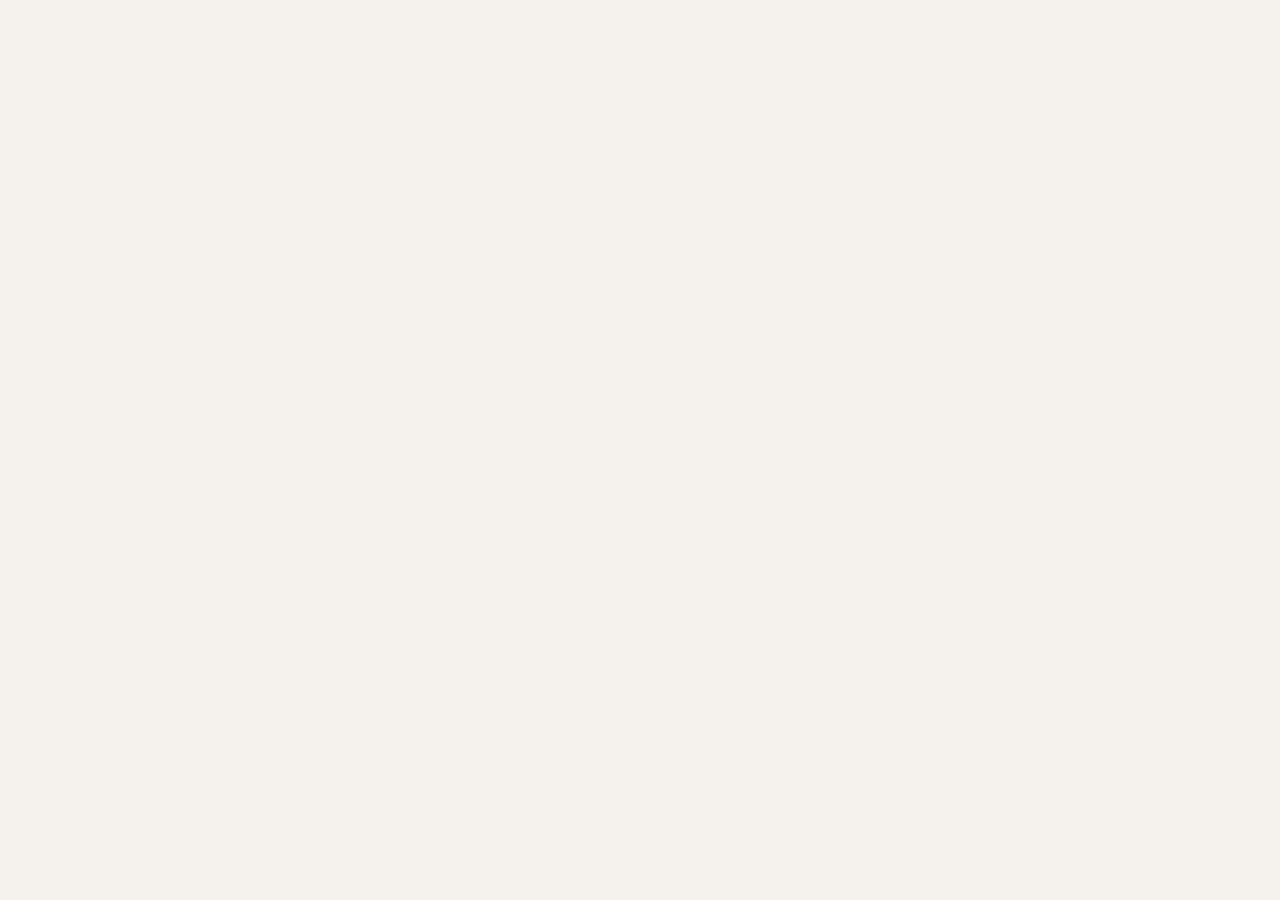
==== commit a5525772: "Fix 15 bugs: XSS, accessibility, i18n, UX, SEO, dead code Critical: - Bug 6: Add escHtml() sanitizer" ====
--- a/avakin-news/index.html
+++ b/avakin-news/index.html
@@ -17,4 +17,251 @@
   <meta name="twitter:title" content="Avakin Life — Community Report" />
   <meta name="twitter:description" content="An independent community accountability site covering Avakin Life by Lockwood Publishing." />
   <link rel="icon" href="data:image/svg+xml,<svg xmlns='http://www.w3.org/2000/svg' viewBox='0 0 100 100'><text y='.9em' font-size='90'>📰</text></svg>" />
-  <style>+  <style>
+    :root {
+      --bg:      #f5f2ed;
+      --surface: #ffffff;
+      --ink:     #1c1917;
+      --mid:     #6b5c4c;
+      --light:   #c9bfb2;
+      --accent:  #8b6e14;
+      --red:     #9b2020;
+      --border:  #e2d9ce;
+      --serif: Georgia, "Times New Roman", serif;
+      --sans: system-ui, -apple-system, sans-serif;
+    }
+    *, *::before, *::after { box-sizing: border-box; margin: 0; padding: 0; }
+    html { font-size: 16px; scroll-behavior: smooth; }
+    body { background: var(--bg); color: var(--ink); font-family: var(--sans); line-height: 1.6; }
+    img { display: block; width: 100%; }
+    a { color: var(--accent); }
+
+    /* ── TOPBAR ────────────────────────────────────── */
+    .topbar { background: var(--surface); border-bottom: 1px solid var(--border); position: sticky; top: 0; z-index: 200; }
+    .topbar__inner { max-width: 960px; margin: 0 auto; display: flex; flex-direction: column; }
+    .topbar__brand {
+      font-family: var(--serif); font-size: 1.1rem; font-weight: 700;
+      letter-spacing: -.01em; color: var(--ink); white-space: nowrap;
+      padding: 0; cursor: pointer; text-decoration: none; display: block;
+    }
+    .topbar__brand span { color: var(--accent); }
+    .nav { display: flex; gap: 2px; overflow-x: auto; padding: 6px 16px 8px; scrollbar-width: none; }
+    .nav::-webkit-scrollbar { display: none; }
+    .nav__btn {
+      background: none; border: none; font-family: var(--sans); font-size: .82rem;
+      color: var(--mid); padding: 6px 12px; cursor: pointer; border-radius: 4px;
+      transition: background .15s, color .15s; white-space: nowrap; flex-shrink: 0;
+    }
+    .nav__btn:hover { background: var(--bg); color: var(--ink); }
+    .nav__btn.active { background: var(--ink); color: #fff; }
+    /* (desktop layout handled in the RESPONSIVE block below) */
+
+    /* ── HAMBURGER (mobile only) ─────────────────── */
+    .nav-hamburger { display: none; }
+    @media (max-width: 639px) {
+      .nav-hamburger {
+        display: flex; align-items: center; justify-content: center;
+        background: none; border: none; cursor: pointer; color: var(--mid);
+        padding: 5px 7px; border-radius: 4px; transition: all .15s;
+      }
+      .nav-hamburger:hover { background: var(--bg); color: var(--ink); }
+      .nav { display: none; flex-direction: column; gap: 0; padding: 4px 8px 10px; }
+      .nav.nav--open { display: flex; }
+      .nav__btn { text-align: left; border-radius: 6px; padding: 10px 14px; font-size: .88rem; }
+    }
+
+    /* ── LAYOUT ────────────────────────────────────── */
+    .wrap { max-width: 960px; margin: 0 auto; padding: 40px 20px 80px; }
+    .page { display: none; }
+    .page.active { display: block; }
+
+    /* ── DECO ───────────────────────────────────────── */
+    .deco { width: 100%; height: 220px; object-fit: cover; border-radius: 8px; margin-bottom: 36px; display: block; }
+    .deco--short { height: 170px; }
+
+    /* ── TYPOGRAPHY ────────────────────────────────── */
+    .page-title { font-family: var(--serif); font-size: clamp(1.6rem,4vw,2.2rem); font-weight: 700; line-height: 1.2; margin-bottom: 8px; letter-spacing: -.02em; }
+    .page-sub { font-size: .95rem; color: var(--mid); margin-bottom: 32px; line-height: 1.65; }
+    .page-sub p { margin: 0 0 14px; }
+    .page-sub p:last-child { margin-bottom: 0; }
+    .page-sub__note { font-size: .88rem; color: var(--mid); opacity: .82; }
+    .label { font-size: .7rem; font-weight: 700; letter-spacing: .12em; text-transform: uppercase; color: var(--accent); margin-bottom: 8px; display: block; }
+    .divider { border: none; border-top: 1px solid var(--border); margin: 32px 0; }
+    .section-title { font-family: var(--serif); font-size: 1.1rem; font-weight: 700; margin-bottom: 16px; }
+
+    /* ── HOME CARDS ────────────────────────────────── */
+    .home-intro { display: grid; grid-template-columns: 1fr 1fr; gap: 20px; margin-bottom: 32px; }
+    .intro-card { background: var(--surface); border: 1px solid var(--border); border-radius: 8px; padding: 22px 24px; }
+    .intro-card__title { font-family: var(--serif); font-size: 1.05rem; font-weight: 700; margin-bottom: 8px; }
+    .intro-card__body { font-size: .87rem; color: var(--mid); line-height: 1.65; }
+    .summary-list { display: flex; flex-direction: column; gap: 8px; }
+    .summary-item {
+      background: var(--surface); border: 1px solid var(--border); border-radius: 6px;
+      padding: 16px 20px; display: flex; gap: 16px; align-items: flex-start;
+      cursor: pointer; transition: box-shadow .15s;
+    }
+    .summary-item:hover { box-shadow: 0 2px 12px rgba(0,0,0,.07); }
+    .summary-item__icon { font-size: 1.3rem; flex-shrink: 0; margin-top: 2px; }
+    .summary-item__title { font-weight: 600; font-size: .93rem; margin-bottom: 3px; }
+    .summary-item__desc { font-size: .83rem; color: var(--mid); line-height: 1.55; }
+    .summary-item__tag { font-size: .68rem; font-weight: 700; letter-spacing: .08em; text-transform: uppercase; color: var(--red); margin-top: 5px; }
+
+    /* ── BADGES ───────────────────────────────────────── */
+    .badge { font-size: .67rem; font-weight: 700; letter-spacing: .1em; text-transform: uppercase; padding: 3px 9px; border-radius: 20px; white-space: nowrap; }
+    .badge--red    { background: #fde8e8; color: var(--red); }
+    .badge--amber  { background: #fef3dc; color: #8b5c00; }
+    .badge--green  { background: #e6f4ea; color: #276c34; }
+    .badge--blue   { background: #e8f0fe; color: #1a56a8; }
+    .badge--grey   { background: #f0ece8; color: var(--mid); }
+    .badge--orange { background: #fff0e0; color: #7a3b00; }
+
+    /* ── ISSUE FILTER ────────────────────────────────── */
+    .filter-bar { display: flex; gap: 6px; flex-wrap: wrap; margin-bottom: 24px; }
+    .filter-btn {
+      background: var(--surface); border: 1px solid var(--border); border-radius: 20px;
+      font-size: .78rem; padding: 5px 14px; cursor: pointer; color: var(--mid);
+      transition: all .15s; font-family: var(--sans);
+    }
+    .filter-btn:hover { border-color: var(--ink); color: var(--ink); }
+    .filter-btn.active { background: var(--ink); color: #fff; border-color: var(--ink); }
+
+    /* ── ARTICLES ────────────────────────────────────── */
+    .article-list { display: flex; flex-direction: column; gap: 24px; }
+    .article { background: var(--surface); border: 1px solid var(--border); border-radius: 8px; overflow: hidden; }
+    .article[data-hidden="true"] { display: none; }
+    .article__header { padding: 22px 26px 0; }
+    .article__meta { display: flex; align-items: center; gap: 8px; margin-bottom: 10px; flex-wrap: wrap; }
+    .article__title { font-family: var(--serif); font-size: 1.15rem; font-weight: 700; line-height: 1.3; margin-bottom: 6px; }
+    .article__deck { font-size: .88rem; color: var(--mid); font-style: italic; line-height: 1.55; padding-bottom: 16px; }
+    .article__body { padding: 0 26px 20px; font-size: .9rem; color: #3a3028; line-height: 1.78; }
+    .article__body p { margin-bottom: .95em; }
+    .article__body p:last-child { margin-bottom: 0; }
+    .callout {
+      border-left: 3px solid var(--accent); background: var(--bg); border-radius: 0 6px 6px 0;
+      padding: 13px 18px; font-size: .87rem; color: var(--mid); line-height: 1.6; margin: 18px 0;
+    }
+    .callout strong { color: var(--ink); }
+    .article__source {
+      margin: 0 26px 20px; padding: 10px 14px; background: var(--bg);
+      border-left: 3px solid var(--light); border-radius: 0 4px 4px 0;
+      font-size: .77rem; color: var(--mid); line-height: 1.55;
+    }
+    .article__source strong { color: var(--ink); }
+    /* editor note (admin) */
+    .editor-note {
+      margin: 0 26px 20px; padding: 12px 16px;
+      background: #fffbea; border: 1px solid #e8d870; border-radius: 6px;
+      font-size: .82rem; color: #6b5800; line-height: 1.6;
+    }
+    .editor-note__label { font-weight: 700; font-size: .7rem; letter-spacing: .1em; text-transform: uppercase; margin-bottom: 4px; }
+    .editor-note__delete { float: right; cursor: pointer; font-size: .8rem; opacity: .5; }
+    .editor-note__delete:hover { opacity: 1; }
+    /* admin article controls */
+    .article__admin-bar {
+      display: none; padding: 10px 26px 14px; border-top: 1px dashed var(--border);
+      gap: 8px; flex-wrap: wrap;
+    }
+    .article__admin-bar.visible { display: flex; }
+    .admin-btn {
+      font-size: .75rem; padding: 4px 10px; border-radius: 4px; cursor: pointer;
+      border: 1px solid var(--border); background: var(--surface); color: var(--mid);
+      font-family: var(--sans); transition: all .15s;
+    }
+    .admin-btn:hover { background: var(--bg); color: var(--ink); }
+
+    /* ── NOTICE ──────────────────────────────────────── */
+    .notice {
+      border: 1px solid var(--border); border-left: 3px solid var(--accent);
+      background: var(--surface); border-radius: 0 6px 6px 0;
+      padding: 13px 18px; font-size: .84rem; color: var(--mid); line-height: 1.6; margin-bottom: 24px;
+    }
+    .notice strong { color: var(--ink); }
+    .notice--warn { border-left-color: var(--red); }
+
+    /* ── REVIEWS ─────────────────────────────────────── */
+    .review-grid { display: grid; grid-template-columns: 1fr 1fr; gap: 16px; }
+    .review-card { background: var(--surface); border: 1px solid var(--border); border-radius: 8px; padding: 18px 20px; }
+    .review-card__stars { color: #c89000; font-size: .9rem; margin-bottom: 6px; }
+    .review-card__stars--low { color: var(--red); }
+    .review-card__text { font-size: .87rem; line-height: 1.65; color: #3a3028; font-style: italic; margin-bottom: 10px; }
+    .review-card__meta { font-size: .74rem; color: var(--mid); }
+    .rating-summary { background: var(--surface); border: 1px solid var(--border); border-radius: 8px; padding: 24px; margin-bottom: 24px; display: flex; gap: 32px; align-items: center; }
+    .rating-big { font-family: var(--serif); font-size: 3.5rem; font-weight: 700; line-height: 1; }
+    /* .rating-stars removed — class unused in HTML (Bug 13 cleanup) */
+    .rating-count { font-size: .78rem; color: var(--mid); }
+    .rating-bars { flex: 1; }
+    .rbar { display: flex; align-items: center; gap: 10px; margin-bottom: 5px; }
+    .rbar__label { font-size: .77rem; color: var(--mid); width: 28px; text-align: right; }
+    .rbar__track { flex: 1; height: 7px; background: var(--bg); border-radius: 4px; overflow: hidden; }
+    .rbar__fill { height: 100%; background: #c89000; border-radius: 4px; }
+    .rbar__pct { font-size: .74rem; color: var(--mid); width: 32px; }
+
+    /* ── SUGGESTIONS ─────────────────────────────────── */
+    .suggestion-tag-filter { display: flex; gap: 6px; flex-wrap: wrap; margin-bottom: 20px; }
+    .suggestion-list { display: flex; flex-direction: column; gap: 12px; }
+    .suggestion-card {
+      background: var(--surface); border: 1px solid var(--border); border-radius: 8px;
+      padding: 18px 20px;
+    }
+    .suggestion-card[data-hidden="true"] { display: none; }
+    .suggestion-card--pinned { border-color: var(--accent); }
+    /* ── VOTE PANEL ────────────────────── */
+    .vote-panel {
+      border-top: 1px solid var(--border); margin-top: 14px; padding-top: 12px;
+    }
+    .vote-panel__label {
+      font-size: .62rem; font-weight: 700; letter-spacing: .14em; text-transform: uppercase;
+      color: var(--mid); display: flex; align-items: center; gap: 8px; margin-bottom: 10px;
+    }
+    .vote-panel__label::after { content: ''; flex: 1; height: 1px; background: var(--border); }
+    .vote-result {
+      display: flex; align-items: center; gap: 8px; margin-bottom: 10px;
+    }
+    .vote-result__for   { font-size: .72rem; font-weight: 700; color: #276c34; min-width: 52px; }
+    .vote-result__track { flex: 1; height: 5px; background: #fde8e8; border-radius: 2px; overflow: hidden; }
+    .vote-result__fill  { height: 100%; background: #3a8c4a; border-radius: 2px; transition: width .3s; }
+    .vote-result__against { font-size: .72rem; font-weight: 700; color: var(--red); min-width: 52px; text-align: right; }
+    [data-theme="dark"] .vote-result__track  { background: rgba(224,96,96,.18); }
+    [data-theme="dark"] .vote-result__for    { color: #5ab870; }
+    .vote-bar {
+      display: grid; grid-template-columns: 1fr auto 1fr; gap: 6px;
+    }
+    .vbtn {
+      display: flex; align-items: center; justify-content: center; gap: 7px;
+      padding: 9px 14px; border: 1.5px solid var(--border); border-radius: 3px;
+      cursor: pointer; font-family: var(--serif); font-size: .77rem; font-weight: 700;
+      letter-spacing: .05em; text-transform: uppercase;
+      background: var(--surface); color: var(--mid); transition: all .15s;
+    }
+    .vbtn:hover { border-color: var(--ink); color: var(--ink); background: var(--bg); }
+    .vbtn--up   { justify-content: flex-start; }
+    .vbtn--down { justify-content: flex-end; }
+    .vbtn--neut { padding: 9px 12px; font-size: .68rem; border-style: dashed; }
+    .vbtn--up.active   { background: #1a3a1e; border-color: #1a3a1e; border-style: solid; color: #d4edda; }
+    .vbtn--neut.active { background: var(--mid); border-color: var(--mid); border-style: solid; color: var(--surface); }
+    .vbtn--down.active { background: #4a0e0e; border-color: #4a0e0e; border-style: solid; color: #fde8e8; }
+    [data-theme="dark"] .vbtn--up.active   { background: #1e4024; border-color: #3a8c4a; color: #a3d9a8; }
+    [data-theme="dark"] .vbtn--down.active { background: #3a0e0e; border-color: #c04040; color: #f5b8b8; }
+    .vbtn__count { font-family: var(--sans); font-size: .68rem; font-weight: 700; opacity: .75; }
+    .vbtn:disabled { opacity: .45; cursor: not-allowed; pointer-events: none; }
+    .vbtn.active:disabled { opacity: .85; }
+    .vote-done { font-size: .7rem; color: var(--mid); text-align: center; padding-top: 8px; font-style: italic; letter-spacing: .04em; }
+    .suggestion-card__content { min-width: 0; }
+    .suggestion-card__title { font-weight: 600; font-size: .93rem; margin-bottom: 5px; line-height: 1.35; }
+    .suggestion-card__desc { font-size: .84rem; color: var(--mid); line-height: 1.6; margin-bottom: 8px; }
+    .suggestion-card__footer { display: flex; gap: 6px; flex-wrap: wrap; align-items: center; }
+    .tag {
+      font-size: .68rem; font-weight: 600; letter-spacing: .06em; text-transform: uppercase;
+      padding: 2px 8px; border-radius: 3px; background: var(--bg); color: var(--mid);
+      border: 1px solid var(--border);
+    }
+    .suggestion-admin { display: none; gap: 6px; margin-top: 10px; flex-wrap: wrap; }
+    .suggestion-admin.visible { display: flex; }
+    .submit-btn {
+      margin-top: 20px; padding: 11px 22px; background: var(--ink); color: #fff;
+      border: none; border-radius: 6px; font-family: var(--sans); font-size: .88rem;
+      font-weight: 600; cursor: pointer; transition: opacity .15s;
+    }
+    .submit-btn:hover { opacity: .85; }
+    .submit-btn--outline { background: none; color: var(--ink); border: 1px solid var(--border); }
+    .submit-btn--outline:hover { background: var(--bg); opacity: 1; }
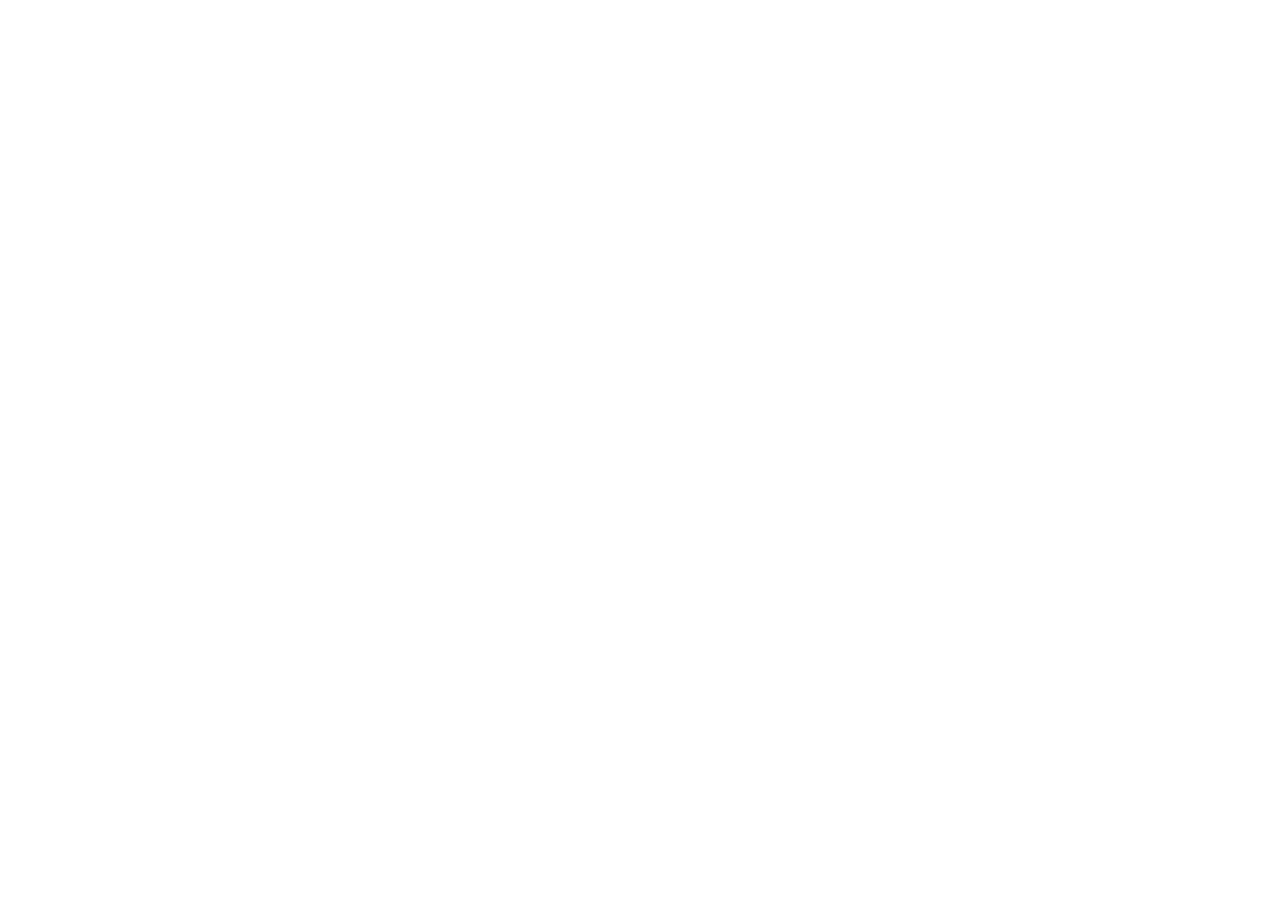
==== commit 9fa64734: "Fix 15 bugs: XSS, accessibility, i18n, UX, SEO, dead code Critical: - Bug 6: Add escHtml() sanitizer" ====
--- a/avakin-news/index.html
+++ b/avakin-news/index.html
@@ -3,265 +3,7 @@
 <head>
   <meta charset="UTF-8" />
   <link rel="preconnect" href="https://fonts.googleapis.com">
-  <link rel="preconnect" href="https://fonts.gstatic.com" crossorigin>
+  <link rel="preconnect" href="https://fonts.gstaced.com" crossorigin>
   <link href="https://fonts.googleapis.com/css2?family=EB+Garamond:ital,wght@0,400;1,400&family=Playfair+Display:ital@1&display=swap" rel="stylesheet">
   <meta name="viewport" content="width=device-width, initial-scale=1.0" />
-  <title>Avakin Life — Community Report</title>
-  <meta name="description" content="An independent community accountability site covering Avakin Life by Lockwood Publishing. Player issues, reviews, suggestions, and transparency tracking." />
-  <meta property="og:title" content="Avakin Life — Community Report" />
-  <meta property="og:description" content="An independent community accountability site covering Avakin Life by Lockwood Publishing. Player issues, reviews, suggestions, and transparency tracking." />
-  <meta property="og:type" content="website" />
-  <meta property="og:image" content="images/og-preview.png" />
-  <meta name="twitter:card" content="summary_large_image" />
-  <meta name="twitter:image" content="images/og-preview.png" />
-  <meta name="twitter:title" content="Avakin Life — Community Report" />
-  <meta name="twitter:description" content="An independent community accountability site covering Avakin Life by Lockwood Publishing." />
-  <link rel="icon" href="data:image/svg+xml,<svg xmlns='http://www.w3.org/2000/svg' viewBox='0 0 100 100'><text y='.9em' font-size='90'>📰</text></svg>" />
-  <style>
-    :root {
-      --bg:      #f5f2ed;
-      --surface: #ffffff;
-      --ink:     #1c1917;
-      --mid:     #6b5c4c;
-      --light:   #c9bfb2;
-      --accent:  #8b6e14;
-      --red:     #9b2020;
-      --border:  #e2d9ce;
-      --serif: Georgia, "Times New Roman", serif;
-      --sans: system-ui, -apple-system, sans-serif;
-    }
-    *, *::before, *::after { box-sizing: border-box; margin: 0; padding: 0; }
-    html { font-size: 16px; scroll-behavior: smooth; }
-    body { background: var(--bg); color: var(--ink); font-family: var(--sans); line-height: 1.6; }
-    img { display: block; width: 100%; }
-    a { color: var(--accent); }
-
-    /* ── TOPBAR ────────────────────────────────────── */
-    .topbar { background: var(--surface); border-bottom: 1px solid var(--border); position: sticky; top: 0; z-index: 200; }
-    .topbar__inner { max-width: 960px; margin: 0 auto; display: flex; flex-direction: column; }
-    .topbar__brand {
-      font-family: var(--serif); font-size: 1.1rem; font-weight: 700;
-      letter-spacing: -.01em; color: var(--ink); white-space: nowrap;
-      padding: 0; cursor: pointer; text-decoration: none; display: block;
-    }
-    .topbar__brand span { color: var(--accent); }
-    .nav { display: flex; gap: 2px; overflow-x: auto; padding: 6px 16px 8px; scrollbar-width: none; }
-    .nav::-webkit-scrollbar { display: none; }
-    .nav__btn {
-      background: none; border: none; font-family: var(--sans); font-size: .82rem;
-      color: var(--mid); padding: 6px 12px; cursor: pointer; border-radius: 4px;
-      transition: background .15s, color .15s; white-space: nowrap; flex-shrink: 0;
-    }
-    .nav__btn:hover { background: var(--bg); color: var(--ink); }
-    .nav__btn.active { background: var(--ink); color: #fff; }
-    /* (desktop layout handled in the RESPONSIVE block below) */
-
-    /* ── HAMBURGER (mobile only) ─────────────────── */
-    .nav-hamburger { display: none; }
-    @media (max-width: 639px) {
-      .nav-hamburger {
-        display: flex; align-items: center; justify-content: center;
-        background: none; border: none; cursor: pointer; color: var(--mid);
-        padding: 5px 7px; border-radius: 4px; transition: all .15s;
-      }
-      .nav-hamburger:hover { background: var(--bg); color: var(--ink); }
-      .nav { display: none; flex-direction: column; gap: 0; padding: 4px 8px 10px; }
-      .nav.nav--open { display: flex; }
-      .nav__btn { text-align: left; border-radius: 6px; padding: 10px 14px; font-size: .88rem; }
-    }
-
-    /* ── LAYOUT ────────────────────────────────────── */
-    .wrap { max-width: 960px; margin: 0 auto; padding: 40px 20px 80px; }
-    .page { display: none; }
-    .page.active { display: block; }
-
-    /* ── DECO ───────────────────────────────────────── */
-    .deco { width: 100%; height: 220px; object-fit: cover; border-radius: 8px; margin-bottom: 36px; display: block; }
-    .deco--short { height: 170px; }
-
-    /* ── TYPOGRAPHY ────────────────────────────────── */
-    .page-title { font-family: var(--serif); font-size: clamp(1.6rem,4vw,2.2rem); font-weight: 700; line-height: 1.2; margin-bottom: 8px; letter-spacing: -.02em; }
-    .page-sub { font-size: .95rem; color: var(--mid); margin-bottom: 32px; line-height: 1.65; }
-    .page-sub p { margin: 0 0 14px; }
-    .page-sub p:last-child { margin-bottom: 0; }
-    .page-sub__note { font-size: .88rem; color: var(--mid); opacity: .82; }
-    .label { font-size: .7rem; font-weight: 700; letter-spacing: .12em; text-transform: uppercase; color: var(--accent); margin-bottom: 8px; display: block; }
-    .divider { border: none; border-top: 1px solid var(--border); margin: 32px 0; }
-    .section-title { font-family: var(--serif); font-size: 1.1rem; font-weight: 700; margin-bottom: 16px; }
-
-    /* ── HOME CARDS ────────────────────────────────── */
-    .home-intro { display: grid; grid-template-columns: 1fr 1fr; gap: 20px; margin-bottom: 32px; }
-    .intro-card { background: var(--surface); border: 1px solid var(--border); border-radius: 8px; padding: 22px 24px; }
-    .intro-card__title { font-family: var(--serif); font-size: 1.05rem; font-weight: 700; margin-bottom: 8px; }
-    .intro-card__body { font-size: .87rem; color: var(--mid); line-height: 1.65; }
-    .summary-list { display: flex; flex-direction: column; gap: 8px; }
-    .summary-item {
-      background: var(--surface); border: 1px solid var(--border); border-radius: 6px;
-      padding: 16px 20px; display: flex; gap: 16px; align-items: flex-start;
-      cursor: pointer; transition: box-shadow .15s;
-    }
-    .summary-item:hover { box-shadow: 0 2px 12px rgba(0,0,0,.07); }
-    .summary-item__icon { font-size: 1.3rem; flex-shrink: 0; margin-top: 2px; }
-    .summary-item__title { font-weight: 600; font-size: .93rem; margin-bottom: 3px; }
-    .summary-item__desc { font-size: .83rem; color: var(--mid); line-height: 1.55; }
-    .summary-item__tag { font-size: .68rem; font-weight: 700; letter-spacing: .08em; text-transform: uppercase; color: var(--red); margin-top: 5px; }
-
-    /* ── BADGES ───────────────────────────────────────── */
-    .badge { font-size: .67rem; font-weight: 700; letter-spacing: .1em; text-transform: uppercase; padding: 3px 9px; border-radius: 20px; white-space: nowrap; }
-    .badge--red    { background: #fde8e8; color: var(--red); }
-    .badge--amber  { background: #fef3dc; color: #8b5c00; }
-    .badge--green  { background: #e6f4ea; color: #276c34; }
-    .badge--blue   { background: #e8f0fe; color: #1a56a8; }
-    .badge--grey   { background: #f0ece8; color: var(--mid); }
-    .badge--orange { background: #fff0e0; color: #7a3b00; }
-
-    /* ── ISSUE FILTER ────────────────────────────────── */
-    .filter-bar { display: flex; gap: 6px; flex-wrap: wrap; margin-bottom: 24px; }
-    .filter-btn {
-      background: var(--surface); border: 1px solid var(--border); border-radius: 20px;
-      font-size: .78rem; padding: 5px 14px; cursor: pointer; color: var(--mid);
-      transition: all .15s; font-family: var(--sans);
-    }
-    .filter-btn:hover { border-color: var(--ink); color: var(--ink); }
-    .filter-btn.active { background: var(--ink); color: #fff; border-color: var(--ink); }
-
-    /* ── ARTICLES ────────────────────────────────────── */
-    .article-list { display: flex; flex-direction: column; gap: 24px; }
-    .article { background: var(--surface); border: 1px solid var(--border); border-radius: 8px; overflow: hidden; }
-    .article[data-hidden="true"] { display: none; }
-    .article__header { padding: 22px 26px 0; }
-    .article__meta { display: flex; align-items: center; gap: 8px; margin-bottom: 10px; flex-wrap: wrap; }
-    .article__title { font-family: var(--serif); font-size: 1.15rem; font-weight: 700; line-height: 1.3; margin-bottom: 6px; }
-    .article__deck { font-size: .88rem; color: var(--mid); font-style: italic; line-height: 1.55; padding-bottom: 16px; }
-    .article__body { padding: 0 26px 20px; font-size: .9rem; color: #3a3028; line-height: 1.78; }
-    .article__body p { margin-bottom: .95em; }
-    .article__body p:last-child { margin-bottom: 0; }
-    .callout {
-      border-left: 3px solid var(--accent); background: var(--bg); border-radius: 0 6px 6px 0;
-      padding: 13px 18px; font-size: .87rem; color: var(--mid); line-height: 1.6; margin: 18px 0;
-    }
-    .callout strong { color: var(--ink); }
-    .article__source {
-      margin: 0 26px 20px; padding: 10px 14px; background: var(--bg);
-      border-left: 3px solid var(--light); border-radius: 0 4px 4px 0;
-      font-size: .77rem; color: var(--mid); line-height: 1.55;
-    }
-    .article__source strong { color: var(--ink); }
-    /* editor note (admin) */
-    .editor-note {
-      margin: 0 26px 20px; padding: 12px 16px;
-      background: #fffbea; border: 1px solid #e8d870; border-radius: 6px;
-      font-size: .82rem; color: #6b5800; line-height: 1.6;
-    }
-    .editor-note__label { font-weight: 700; font-size: .7rem; letter-spacing: .1em; text-transform: uppercase; margin-bottom: 4px; }
-    .editor-note__delete { float: right; cursor: pointer; font-size: .8rem; opacity: .5; }
-    .editor-note__delete:hover { opacity: 1; }
-    /* admin article controls */
-    .article__admin-bar {
-      display: none; padding: 10px 26px 14px; border-top: 1px dashed var(--border);
-      gap: 8px; flex-wrap: wrap;
-    }
-    .article__admin-bar.visible { display: flex; }
-    .admin-btn {
-      font-size: .75rem; padding: 4px 10px; border-radius: 4px; cursor: pointer;
-      border: 1px solid var(--border); background: var(--surface); color: var(--mid);
-      font-family: var(--sans); transition: all .15s;
-    }
-    .admin-btn:hover { background: var(--bg); color: var(--ink); }
-
-    /* ── NOTICE ──────────────────────────────────────── */
-    .notice {
-      border: 1px solid var(--border); border-left: 3px solid var(--accent);
-      background: var(--surface); border-radius: 0 6px 6px 0;
-      padding: 13px 18px; font-size: .84rem; color: var(--mid); line-height: 1.6; margin-bottom: 24px;
-    }
-    .notice strong { color: var(--ink); }
-    .notice--warn { border-left-color: var(--red); }
-
-    /* ── REVIEWS ─────────────────────────────────────── */
-    .review-grid { display: grid; grid-template-columns: 1fr 1fr; gap: 16px; }
-    .review-card { background: var(--surface); border: 1px solid var(--border); border-radius: 8px; padding: 18px 20px; }
-    .review-card__stars { color: #c89000; font-size: .9rem; margin-bottom: 6px; }
-    .review-card__stars--low { color: var(--red); }
-    .review-card__text { font-size: .87rem; line-height: 1.65; color: #3a3028; font-style: italic; margin-bottom: 10px; }
-    .review-card__meta { font-size: .74rem; color: var(--mid); }
-    .rating-summary { background: var(--surface); border: 1px solid var(--border); border-radius: 8px; padding: 24px; margin-bottom: 24px; display: flex; gap: 32px; align-items: center; }
-    .rating-big { font-family: var(--serif); font-size: 3.5rem; font-weight: 700; line-height: 1; }
-    /* .rating-stars removed — class unused in HTML (Bug 13 cleanup) */
-    .rating-count { font-size: .78rem; color: var(--mid); }
-    .rating-bars { flex: 1; }
-    .rbar { display: flex; align-items: center; gap: 10px; margin-bottom: 5px; }
-    .rbar__label { font-size: .77rem; color: var(--mid); width: 28px; text-align: right; }
-    .rbar__track { flex: 1; height: 7px; background: var(--bg); border-radius: 4px; overflow: hidden; }
-    .rbar__fill { height: 100%; background: #c89000; border-radius: 4px; }
-    .rbar__pct { font-size: .74rem; color: var(--mid); width: 32px; }
-
-    /* ── SUGGESTIONS ─────────────────────────────────── */
-    .suggestion-tag-filter { display: flex; gap: 6px; flex-wrap: wrap; margin-bottom: 20px; }
-    .suggestion-list { display: flex; flex-direction: column; gap: 12px; }
-    .suggestion-card {
-      background: var(--surface); border: 1px solid var(--border); border-radius: 8px;
-      padding: 18px 20px;
-    }
-    .suggestion-card[data-hidden="true"] { display: none; }
-    .suggestion-card--pinned { border-color: var(--accent); }
-    /* ── VOTE PANEL ────────────────────── */
-    .vote-panel {
-      border-top: 1px solid var(--border); margin-top: 14px; padding-top: 12px;
-    }
-    .vote-panel__label {
-      font-size: .62rem; font-weight: 700; letter-spacing: .14em; text-transform: uppercase;
-      color: var(--mid); display: flex; align-items: center; gap: 8px; margin-bottom: 10px;
-    }
-    .vote-panel__label::after { content: ''; flex: 1; height: 1px; background: var(--border); }
-    .vote-result {
-      display: flex; align-items: center; gap: 8px; margin-bottom: 10px;
-    }
-    .vote-result__for   { font-size: .72rem; font-weight: 700; color: #276c34; min-width: 52px; }
-    .vote-result__track { flex: 1; height: 5px; background: #fde8e8; border-radius: 2px; overflow: hidden; }
-    .vote-result__fill  { height: 100%; background: #3a8c4a; border-radius: 2px; transition: width .3s; }
-    .vote-result__against { font-size: .72rem; font-weight: 700; color: var(--red); min-width: 52px; text-align: right; }
-    [data-theme="dark"] .vote-result__track  { background: rgba(224,96,96,.18); }
-    [data-theme="dark"] .vote-result__for    { color: #5ab870; }
-    .vote-bar {
-      display: grid; grid-template-columns: 1fr auto 1fr; gap: 6px;
-    }
-    .vbtn {
-      display: flex; align-items: center; justify-content: center; gap: 7px;
-      padding: 9px 14px; border: 1.5px solid var(--border); border-radius: 3px;
-      cursor: pointer; font-family: var(--serif); font-size: .77rem; font-weight: 700;
-      letter-spacing: .05em; text-transform: uppercase;
-      background: var(--surface); color: var(--mid); transition: all .15s;
-    }
-    .vbtn:hover { border-color: var(--ink); color: var(--ink); background: var(--bg); }
-    .vbtn--up   { justify-content: flex-start; }
-    .vbtn--down { justify-content: flex-end; }
-    .vbtn--neut { padding: 9px 12px; font-size: .68rem; border-style: dashed; }
-    .vbtn--up.active   { background: #1a3a1e; border-color: #1a3a1e; border-style: solid; color: #d4edda; }
-    .vbtn--neut.active { background: var(--mid); border-color: var(--mid); border-style: solid; color: var(--surface); }
-    .vbtn--down.active { background: #4a0e0e; border-color: #4a0e0e; border-style: solid; color: #fde8e8; }
-    [data-theme="dark"] .vbtn--up.active   { background: #1e4024; border-color: #3a8c4a; color: #a3d9a8; }
-    [data-theme="dark"] .vbtn--down.active { background: #3a0e0e; border-color: #c04040; color: #f5b8b8; }
-    .vbtn__count { font-family: var(--sans); font-size: .68rem; font-weight: 700; opacity: .75; }
-    .vbtn:disabled { opacity: .45; cursor: not-allowed; pointer-events: none; }
-    .vbtn.active:disabled { opacity: .85; }
-    .vote-done { font-size: .7rem; color: var(--mid); text-align: center; padding-top: 8px; font-style: italic; letter-spacing: .04em; }
-    .suggestion-card__content { min-width: 0; }
-    .suggestion-card__title { font-weight: 600; font-size: .93rem; margin-bottom: 5px; line-height: 1.35; }
-    .suggestion-card__desc { font-size: .84rem; color: var(--mid); line-height: 1.6; margin-bottom: 8px; }
-    .suggestion-card__footer { display: flex; gap: 6px; flex-wrap: wrap; align-items: center; }
-    .tag {
-      font-size: .68rem; font-weight: 600; letter-spacing: .06em; text-transform: uppercase;
-      padding: 2px 8px; border-radius: 3px; background: var(--bg); color: var(--mid);
-      border: 1px solid var(--border);
-    }
-    .suggestion-admin { display: none; gap: 6px; margin-top: 10px; flex-wrap: wrap; }
-    .suggestion-admin.visible { display: flex; }
-    .submit-btn {
-      margin-top: 20px; padding: 11px 22px; background: var(--ink); color: #fff;
-      border: none; border-radius: 6px; font-family: var(--sans); font-size: .88rem;
-      font-weight: 600; cursor: pointer; transition: opacity .15s;
-    }
-    .submit-btn:hover { opacity: .85; }
-    .submit-btn--outline { background: none; color: var(--ink); border: 1px solid var(--border); }
-    .submit-btn--outline:hover { background: var(--bg); opacity: 1; }+  <title>Avakin Life — Community Report</title>
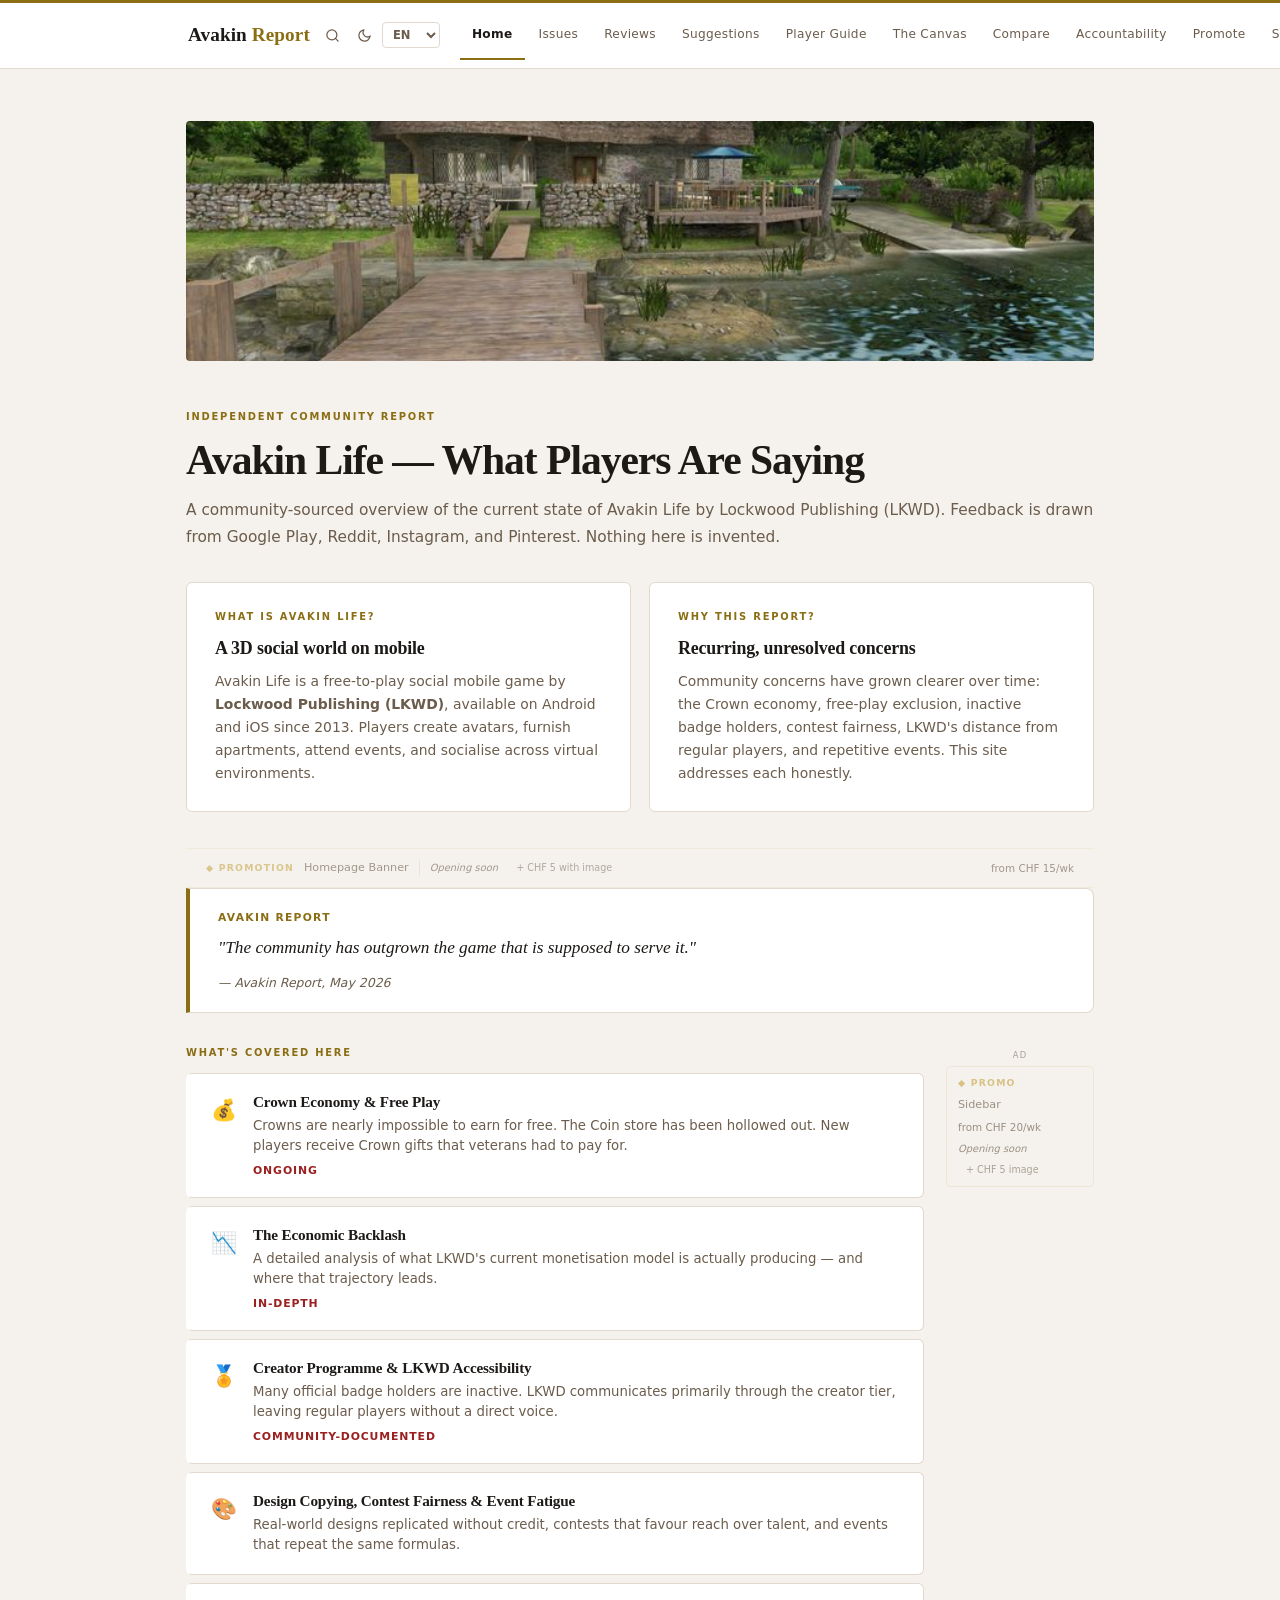
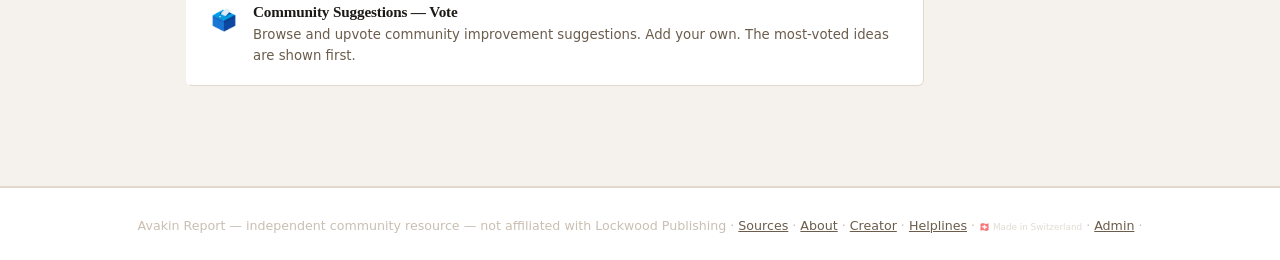
==== commit e3c8f8db: "Fix 15 bugs: XSS, accessibility, i18n, UX, SEO, dead code Critical: - Bug 6: Add escHtml() sanitizer" ====
--- a/avakin-news/index.html
+++ b/avakin-news/index.html
@@ -3,7 +3,5146 @@
 <head>
   <meta charset="UTF-8" />
   <link rel="preconnect" href="https://fonts.googleapis.com">
-  <link rel="preconnect" href="https://fonts.gstaced.com" crossorigin>
+  <link rel="preconnect" href="https://fonts.gstatic.com" crossorigin>
   <link href="https://fonts.googleapis.com/css2?family=EB+Garamond:ital,wght@0,400;1,400&family=Playfair+Display:ital@1&display=swap" rel="stylesheet">
   <meta name="viewport" content="width=device-width, initial-scale=1.0" />
-  <title>Avakin Life — Community Report</title>+  <title>Avakin Life — Community Report</title>
+  <meta name="description" content="An independent community accountability site covering Avakin Life by Lockwood Publishing. Player issues, reviews, suggestions, and transparency tracking." />
+  <meta property="og:title" content="Avakin Life — Community Report" />
+  <meta property="og:description" content="An independent community accountability site covering Avakin Life by Lockwood Publishing. Player issues, reviews, suggestions, and transparency tracking." />
+  <meta property="og:type" content="website" />
+  <meta property="og:image" content="images/og-preview.png" />
+  <meta name="twitter:card" content="summary_large_image" />
+  <meta name="twitter:image" content="images/og-preview.png" />
+  <meta name="twitter:title" content="Avakin Life — Community Report" />
+  <meta name="twitter:description" content="An independent community accountability site covering Avakin Life by Lockwood Publishing." />
+  <link rel="icon" href="data:image/svg+xml,<svg xmlns='http://www.w3.org/2000/svg' viewBox='0 0 100 100'><text y='.9em' font-size='90'>📰</text></svg>" />
+  <style>
+    :root {
+      --bg:      #f5f2ed;
+      --surface: #ffffff;
+      --ink:     #1c1917;
+      --mid:     #6b5c4c;
+      --light:   #c9bfb2;
+      --accent:  #8b6e14;
+      --red:     #9b2020;
+      --border:  #e2d9ce;
+      --serif: Georgia, "Times New Roman", serif;
+      --sans: system-ui, -apple-system, sans-serif;
+    }
+    *, *::before, *::after { box-sizing: border-box; margin: 0; padding: 0; }
+    html { font-size: 16px; scroll-behavior: smooth; }
+    body { background: var(--bg); color: var(--ink); font-family: var(--sans); line-height: 1.6; }
+    img { display: block; width: 100%; }
+    a { color: var(--accent); }
+
+    /* ── TOPBAR ──────────────────────────────────────── */
+    .topbar { background: var(--surface); border-bottom: 1px solid var(--border); position: sticky; top: 0; z-index: 200; }
+    .topbar__inner { max-width: 960px; margin: 0 auto; display: flex; flex-direction: column; }
+    .topbar__brand {
+      font-family: var(--serif); font-size: 1.1rem; font-weight: 700;
+      letter-spacing: -.01em; color: var(--ink); white-space: nowrap;
+      padding: 0; cursor: pointer; text-decoration: none; display: block;
+    }
+    .topbar__brand span { color: var(--accent); }
+    .nav { display: flex; gap: 2px; overflow-x: auto; padding: 6px 16px 8px; scrollbar-width: none; }
+    .nav::-webkit-scrollbar { display: none; }
+    .nav__btn {
+      background: none; border: none; font-family: var(--sans); font-size: .82rem;
+      color: var(--mid); padding: 6px 12px; cursor: pointer; border-radius: 4px;
+      transition: background .15s, color .15s; white-space: nowrap; flex-shrink: 0;
+    }
+    .nav__btn:hover { background: var(--bg); color: var(--ink); }
+    .nav__btn.active { background: var(--ink); color: #fff; }
+    /* (desktop layout handled in the RESPONSIVE block below) */
+
+    /* ── HAMBURGER (mobile only) ─────────────────────── */
+    .nav-hamburger { display: none; }
+    @media (max-width: 639px) {
+      .nav-hamburger {
+        display: flex; align-items: center; justify-content: center;
+        background: none; border: none; cursor: pointer; color: var(--mid);
+        padding: 5px 7px; border-radius: 4px; transition: all .15s;
+      }
+      .nav-hamburger:hover { background: var(--bg); color: var(--ink); }
+      .nav { display: none; flex-direction: column; gap: 0; padding: 4px 8px 10px; }
+      .nav.nav--open { display: flex; }
+      .nav__btn { text-align: left; border-radius: 6px; padding: 10px 14px; font-size: .88rem; }
+    }
+
+    /* ── LAYOUT ──────────────────────────────────────── */
+    .wrap { max-width: 960px; margin: 0 auto; padding: 40px 20px 80px; }
+    .page { display: none; }
+    .page.active { display: block; }
+
+    /* ── DECO ────────────────────────────────────────── */
+    .deco { width: 100%; height: 220px; object-fit: cover; border-radius: 8px; margin-bottom: 36px; display: block; }
+    .deco--short { height: 170px; }
+
+    /* ── TYPOGRAPHY ──────────────────────────────────── */
+    .page-title { font-family: var(--serif); font-size: clamp(1.6rem,4vw,2.2rem); font-weight: 700; line-height: 1.2; margin-bottom: 8px; letter-spacing: -.02em; }
+    .page-sub { font-size: .95rem; color: var(--mid); margin-bottom: 32px; line-height: 1.65; }
+    .page-sub p { margin: 0 0 14px; }
+    .page-sub p:last-child { margin-bottom: 0; }
+    .page-sub__note { font-size: .88rem; color: var(--mid); opacity: .82; }
+    .label { font-size: .7rem; font-weight: 700; letter-spacing: .12em; text-transform: uppercase; color: var(--accent); margin-bottom: 8px; display: block; }
+    .divider { border: none; border-top: 1px solid var(--border); margin: 32px 0; }
+    .section-title { font-family: var(--serif); font-size: 1.1rem; font-weight: 700; margin-bottom: 16px; }
+
+    /* ── HOME CARDS ──────────────────────────────────── */
+    .home-intro { display: grid; grid-template-columns: 1fr 1fr; gap: 20px; margin-bottom: 32px; }
+    .intro-card { background: var(--surface); border: 1px solid var(--border); border-radius: 8px; padding: 22px 24px; }
+    .intro-card__title { font-family: var(--serif); font-size: 1.05rem; font-weight: 700; margin-bottom: 8px; }
+    .intro-card__body { font-size: .87rem; color: var(--mid); line-height: 1.65; }
+    .summary-list { display: flex; flex-direction: column; gap: 8px; }
+    .summary-item {
+      background: var(--surface); border: 1px solid var(--border); border-radius: 6px;
+      padding: 16px 20px; display: flex; gap: 16px; align-items: flex-start;
+      cursor: pointer; transition: box-shadow .15s;
+    }
+    .summary-item:hover { box-shadow: 0 2px 12px rgba(0,0,0,.07); }
+    .summary-item__icon { font-size: 1.3rem; flex-shrink: 0; margin-top: 2px; }
+    .summary-item__title { font-weight: 600; font-size: .93rem; margin-bottom: 3px; }
+    .summary-item__desc { font-size: .83rem; color: var(--mid); line-height: 1.55; }
+    .summary-item__tag { font-size: .68rem; font-weight: 700; letter-spacing: .08em; text-transform: uppercase; color: var(--red); margin-top: 5px; }
+
+    /* ── BADGES ──────────────────────────────────────── */
+    .badge { font-size: .67rem; font-weight: 700; letter-spacing: .1em; text-transform: uppercase; padding: 3px 9px; border-radius: 20px; white-space: nowrap; }
+    .badge--red    { background: #fde8e8; color: var(--red); }
+    .badge--amber  { background: #fef3dc; color: #8b5c00; }
+    .badge--green  { background: #e6f4ea; color: #276c34; }
+    .badge--blue   { background: #e8f0fe; color: #1a56a8; }
+    .badge--grey   { background: #f0ece8; color: var(--mid); }
+    .badge--orange { background: #fff0e0; color: #7a3b00; }
+
+    /* ── ISSUE FILTER ────────────────────────────────── */
+    .filter-bar { display: flex; gap: 6px; flex-wrap: wrap; margin-bottom: 24px; }
+    .filter-btn {
+      background: var(--surface); border: 1px solid var(--border); border-radius: 20px;
+      font-size: .78rem; padding: 5px 14px; cursor: pointer; color: var(--mid);
+      transition: all .15s; font-family: var(--sans);
+    }
+    .filter-btn:hover { border-color: var(--ink); color: var(--ink); }
+    .filter-btn.active { background: var(--ink); color: #fff; border-color: var(--ink); }
+
+    /* ── ARTICLES ────────────────────────────────────── */
+    .article-list { display: flex; flex-direction: column; gap: 24px; }
+    .article { background: var(--surface); border: 1px solid var(--border); border-radius: 8px; overflow: hidden; }
+    .article[data-hidden="true"] { display: none; }
+    .article__header { padding: 22px 26px 0; }
+    .article__meta { display: flex; align-items: center; gap: 8px; margin-bottom: 10px; flex-wrap: wrap; }
+    .article__title { font-family: var(--serif); font-size: 1.15rem; font-weight: 700; line-height: 1.3; margin-bottom: 6px; }
+    .article__deck { font-size: .88rem; color: var(--mid); font-style: italic; line-height: 1.55; padding-bottom: 16px; }
+    .article__body { padding: 0 26px 20px; font-size: .9rem; color: #3a3028; line-height: 1.78; }
+    .article__body p { margin-bottom: .95em; }
+    .article__body p:last-child { margin-bottom: 0; }
+    .callout {
+      border-left: 3px solid var(--accent); background: var(--bg); border-radius: 0 6px 6px 0;
+      padding: 13px 18px; font-size: .87rem; color: var(--mid); line-height: 1.6; margin: 18px 0;
+    }
+    .callout strong { color: var(--ink); }
+    .article__source {
+      margin: 0 26px 20px; padding: 10px 14px; background: var(--bg);
+      border-left: 3px solid var(--light); border-radius: 0 4px 4px 0;
+      font-size: .77rem; color: var(--mid); line-height: 1.55;
+    }
+    .article__source strong { color: var(--ink); }
+    /* editor note (admin) */
+    .editor-note {
+      margin: 0 26px 20px; padding: 12px 16px;
+      background: #fffbea; border: 1px solid #e8d870; border-radius: 6px;
+      font-size: .82rem; color: #6b5800; line-height: 1.6;
+    }
+    .editor-note__label { font-weight: 700; font-size: .7rem; letter-spacing: .1em; text-transform: uppercase; margin-bottom: 4px; }
+    .editor-note__delete { float: right; cursor: pointer; font-size: .8rem; opacity: .5; }
+    .editor-note__delete:hover { opacity: 1; }
+    /* admin article controls */
+    .article__admin-bar {
+      display: none; padding: 10px 26px 14px; border-top: 1px dashed var(--border);
+      gap: 8px; flex-wrap: wrap;
+    }
+    .article__admin-bar.visible { display: flex; }
+    .admin-btn {
+      font-size: .75rem; padding: 4px 10px; border-radius: 4px; cursor: pointer;
+      border: 1px solid var(--border); background: var(--surface); color: var(--mid);
+      font-family: var(--sans); transition: all .15s;
+    }
+    .admin-btn:hover { background: var(--bg); color: var(--ink); }
+
+    /* ── NOTICE ──────────────────────────────────────── */
+    .notice {
+      border: 1px solid var(--border); border-left: 3px solid var(--accent);
+      background: var(--surface); border-radius: 0 6px 6px 0;
+      padding: 13px 18px; font-size: .84rem; color: var(--mid); line-height: 1.6; margin-bottom: 24px;
+    }
+    .notice strong { color: var(--ink); }
+    .notice--warn { border-left-color: var(--red); }
+
+    /* ── REVIEWS ─────────────────────────────────────── */
+    .review-grid { display: grid; grid-template-columns: 1fr 1fr; gap: 16px; }
+    .review-card { background: var(--surface); border: 1px solid var(--border); border-radius: 8px; padding: 18px 20px; }
+    .review-card__stars { color: #c89000; font-size: .9rem; margin-bottom: 6px; }
+    .review-card__stars--low { color: var(--red); }
+    .review-card__text { font-size: .87rem; line-height: 1.65; color: #3a3028; font-style: italic; margin-bottom: 10px; }
+    .review-card__meta { font-size: .74rem; color: var(--mid); }
+    .rating-summary { background: var(--surface); border: 1px solid var(--border); border-radius: 8px; padding: 24px; margin-bottom: 24px; display: flex; gap: 32px; align-items: center; }
+    .rating-big { font-family: var(--serif); font-size: 3.5rem; font-weight: 700; line-height: 1; }
+    /* .rating-stars removed — class unused in HTML (Bug 13 cleanup) */
+    .rating-count { font-size: .78rem; color: var(--mid); }
+    .rating-bars { flex: 1; }
+    .rbar { display: flex; align-items: center; gap: 10px; margin-bottom: 5px; }
+    .rbar__label { font-size: .77rem; color: var(--mid); width: 28px; text-align: right; }
+    .rbar__track { flex: 1; height: 7px; background: var(--bg); border-radius: 4px; overflow: hidden; }
+    .rbar__fill { height: 100%; background: #c89000; border-radius: 4px; }
+    .rbar__pct { font-size: .74rem; color: var(--mid); width: 32px; }
+
+    /* ── SUGGESTIONS ─────────────────────────────────── */
+    .suggestion-tag-filter { display: flex; gap: 6px; flex-wrap: wrap; margin-bottom: 20px; }
+    .suggestion-list { display: flex; flex-direction: column; gap: 12px; }
+    .suggestion-card {
+      background: var(--surface); border: 1px solid var(--border); border-radius: 8px;
+      padding: 18px 20px;
+    }
+    .suggestion-card[data-hidden="true"] { display: none; }
+    .suggestion-card--pinned { border-color: var(--accent); }
+    /* ── VOTE PANEL ───────────────────────────── */
+    .vote-panel {
+      border-top: 1px solid var(--border); margin-top: 14px; padding-top: 12px;
+    }
+    .vote-panel__label {
+      font-size: .62rem; font-weight: 700; letter-spacing: .14em; text-transform: uppercase;
+      color: var(--mid); display: flex; align-items: center; gap: 8px; margin-bottom: 10px;
+    }
+    .vote-panel__label::after { content: ''; flex: 1; height: 1px; background: var(--border); }
+    .vote-result {
+      display: flex; align-items: center; gap: 8px; margin-bottom: 10px;
+    }
+    .vote-result__for   { font-size: .72rem; font-weight: 700; color: #276c34; min-width: 52px; }
+    .vote-result__track { flex: 1; height: 5px; background: #fde8e8; border-radius: 2px; overflow: hidden; }
+    .vote-result__fill  { height: 100%; background: #3a8c4a; border-radius: 2px; transition: width .3s; }
+    .vote-result__against { font-size: .72rem; font-weight: 700; color: var(--red); min-width: 52px; text-align: right; }
+    [data-theme="dark"] .vote-result__track  { background: rgba(224,96,96,.18); }
+    [data-theme="dark"] .vote-result__for    { color: #5ab870; }
+    .vote-bar {
+      display: grid; grid-template-columns: 1fr auto 1fr; gap: 6px;
+    }
+    .vbtn {
+      display: flex; align-items: center; justify-content: center; gap: 7px;
+      padding: 9px 14px; border: 1.5px solid var(--border); border-radius: 3px;
+      cursor: pointer; font-family: var(--serif); font-size: .77rem; font-weight: 700;
+      letter-spacing: .05em; text-transform: uppercase;
+      background: var(--surface); color: var(--mid); transition: all .15s;
+    }
+    .vbtn:hover { border-color: var(--ink); color: var(--ink); background: var(--bg); }
+    .vbtn--up   { justify-content: flex-start; }
+    .vbtn--down { justify-content: flex-end; }
+    .vbtn--neut { padding: 9px 12px; font-size: .68rem; border-style: dashed; }
+    .vbtn--up.active   { background: #1a3a1e; border-color: #1a3a1e; border-style: solid; color: #d4edda; }
+    .vbtn--neut.active { background: var(--mid); border-color: var(--mid); border-style: solid; color: var(--surface); }
+    .vbtn--down.active { background: #4a0e0e; border-color: #4a0e0e; border-style: solid; color: #fde8e8; }
+    [data-theme="dark"] .vbtn--up.active   { background: #1e4024; border-color: #3a8c4a; color: #a3d9a8; }
+    [data-theme="dark"] .vbtn--down.active { background: #3a0e0e; border-color: #c04040; color: #f5b8b8; }
+    .vbtn__count { font-family: var(--sans); font-size: .68rem; font-weight: 700; opacity: .75; }
+    .vbtn:disabled { opacity: .45; cursor: not-allowed; pointer-events: none; }
+    .vbtn.active:disabled { opacity: .85; }
+    .vote-done { font-size: .7rem; color: var(--mid); text-align: center; padding-top: 8px; font-style: italic; letter-spacing: .04em; }
+    .suggestion-card__content { min-width: 0; }
+    .suggestion-card__title { font-weight: 600; font-size: .93rem; margin-bottom: 5px; line-height: 1.35; }
+    .suggestion-card__desc { font-size: .84rem; color: var(--mid); line-height: 1.6; margin-bottom: 8px; }
+    .suggestion-card__footer { display: flex; gap: 6px; flex-wrap: wrap; align-items: center; }
+    .tag {
+      font-size: .68rem; font-weight: 600; letter-spacing: .06em; text-transform: uppercase;
+      padding: 2px 8px; border-radius: 3px; background: var(--bg); color: var(--mid);
+      border: 1px solid var(--border);
+    }
+    .suggestion-admin { display: none; gap: 6px; margin-top: 10px; flex-wrap: wrap; }
+    .suggestion-admin.visible { display: flex; }
+    .submit-btn {
+      margin-top: 20px; padding: 11px 22px; background: var(--ink); color: #fff;
+      border: none; border-radius: 6px; font-family: var(--sans); font-size: .88rem;
+      font-weight: 600; cursor: pointer; transition: opacity .15s;
+    }
+    .submit-btn:hover { opacity: .85; }
+    .submit-btn--outline { background: none; color: var(--ink); border: 1px solid var(--border); }
+    .submit-btn--outline:hover { background: var(--bg); opacity: 1; }
+
+    /* ── GUIDE ───────────────────────────────────────── */
+    .steps { display: flex; flex-direction: column; gap: 12px; }
+    .step { background: var(--surface); border: 1px solid var(--border); border-radius: 8px; padding: 18px 20px; display: flex; gap: 18px; align-items: flex-start; }
+    .step__num { width: 32px; height: 32px; border-radius: 50%; background: var(--ink); color: #fff; font-size: .82rem; font-weight: 700; display: flex; align-items: center; justify-content: center; flex-shrink: 0; }
+    .step__title { font-weight: 600; font-size: .93rem; margin-bottom: 4px; }
+    .step__body { font-size: .84rem; color: var(--mid); line-height: 1.6; }
+
+    /* ── SOURCES ─────────────────────────────────────── */
+    .source-list { display: flex; flex-direction: column; gap: 12px; }
+    .source-item { background: var(--surface); border: 1px solid var(--border); border-radius: 8px; padding: 16px 20px; display: flex; gap: 16px; align-items: flex-start; }
+    .source-item__icon { font-size: 1.2rem; flex-shrink: 0; }
+    .source-item__name { font-weight: 600; font-size: .9rem; margin-bottom: 3px; }
+    .source-item__desc { font-size: .82rem; color: var(--mid); line-height: 1.55; }
+    .source-item__link { font-size: .78rem; color: var(--accent); margin-top: 4px; }
+
+    /* ── ABOUT ───────────────────────────────────────── */
+    .about-body { font-size: .92rem; color: #3a3028; line-height: 1.78; }
+    .about-body p { margin-bottom: .9em; }
+    .about-body h3 { font-family: var(--serif); font-size: 1rem; font-weight: 700; margin: 24px 0 8px; }
+
+    /* ── MODALS ──────────────────────────────────────── */
+    .modal-bg {
+      display: none; position: fixed; inset: 0; background: rgba(0,0,0,.45);
+      z-index: 500; align-items: center; justify-content: center; padding: 20px;
+    }
+    .modal-bg.open { display: flex; }
+    .modal {
+      background: var(--surface); border-radius: 10px; padding: 28px 32px;
+      max-width: 440px; width: 100%; box-shadow: 0 8px 40px rgba(0,0,0,.18);
+    }
+    .modal__title { font-family: var(--serif); font-size: 1.2rem; font-weight: 700; margin-bottom: 6px; }
+    .modal__sub { font-size: .84rem; color: var(--mid); margin-bottom: 20px; line-height: 1.55; }
+    .modal label { font-size: .8rem; font-weight: 600; display: block; margin-bottom: 4px; }
+    .modal input, .modal textarea, .modal select {
+      width: 100%; padding: 9px 12px; border: 1px solid var(--border); border-radius: 6px;
+      font-family: var(--sans); font-size: .88rem; margin-bottom: 14px; background: var(--bg);
+      color: var(--ink);
+    }
+    .modal textarea { min-height: 80px; resize: vertical; }
+    .modal__actions { display: flex; gap: 10px; justify-content: flex-end; margin-top: 4px; }
+    .modal__error { font-size: .8rem; color: var(--red); margin-top: -10px; margin-bottom: 12px; display: none; }
+    .modal__error.show { display: block; }
+
+    /* ── ADMIN INDICATOR ─────────────────────────────── */
+    .admin-indicator {
+      display: none; font-size: .7rem; font-weight: 700; letter-spacing: .1em;
+      text-transform: uppercase; background: var(--accent); color: #fff;
+      padding: 2px 8px; border-radius: 3px; margin-left: 6px; vertical-align: middle;
+    }
+    .admin-indicator.show { display: inline; }
+
+    /* ── FOOTER ──────────────────────────────────────── */
+    .footer { background: var(--surface); border-top: 1px solid var(--border); padding: 20px; text-align: center; font-size: .77rem; color: var(--light); }
+    .footer a { color: var(--mid); cursor: pointer; }
+
+    /* ── DARK MODE ───────────────────────────────────── */
+    [data-theme="dark"] {
+      --bg:      #18150f;
+      --surface: #231f18;
+      --ink:     #f0ebe2;
+      --mid:     #b09880;
+      --light:   #504438;
+      --accent:  #d4a832;
+      --red:     #e06060;
+      --border:  #3a3028;
+    }
+
+    /* ── NAV UTILS ───────────────────────────────────── */
+    .topbar__top { display: flex; align-items: center; justify-content: space-between; padding: 8px 16px 0; }
+    .nav-utils { display: flex; align-items: center; gap: 3px; flex-shrink: 0; }
+    .util-btn { background: none; border: none; cursor: pointer; color: var(--mid); padding: 5px 7px; border-radius: 4px; transition: all .15s; display: flex; align-items: center; font-family: var(--sans); font-size: .82rem; }
+    .util-btn:hover { background: var(--bg); color: var(--ink); }
+    .lang-select { border: 1px solid var(--border); border-radius: 4px; font-size: .72rem; font-weight: 700; padding: 4px 6px; background: var(--surface); color: var(--mid); cursor: pointer; font-family: var(--sans); outline: none; transition: border-color .15s; }
+    .lang-select:hover { border-color: var(--ink); color: var(--ink); }
+    [data-theme="dark"] .lang-select { background: var(--surface); color: var(--mid); }
+
+    /* ── SEARCH OVERLAY ──────────────────────────────── */
+    .search-overlay { display: none; position: fixed; inset: 0; background: rgba(0,0,0,.55); z-index: 9999; align-items: flex-start; justify-content: center; padding: 74px 16px 20px; }
+    @media (max-width: 639px) { .search-overlay { padding-top: 16px; } }
+    .search-overlay.open { display: flex; }
+    /* When search is open on mobile, drop topbar out of stacking context so overlay covers it */
+    body.search-open .topbar { position: relative; z-index: 0; }
+    .search-box { background: var(--surface); border-radius: 10px; width: 100%; max-width: 640px; box-shadow: 0 8px 40px rgba(0,0,0,.25); overflow: hidden; }
+    .search-input-wrap { display: flex; align-items: center; gap: 10px; padding: 14px 18px; border-bottom: 1px solid var(--border); }
+    .search-input { flex: 1; border: none; background: none; font-size: .95rem; color: var(--ink); font-family: var(--sans); outline: none; }
+    .search-input::placeholder { color: var(--light); }
+    .search-close { background: none; border: none; cursor: pointer; color: var(--mid); font-size: 1.1rem; line-height: 1; padding: 0 2px; }
+    .search-results { max-height: 58vh; overflow-y: auto; }
+    .search-result { padding: 12px 18px; cursor: pointer; border-bottom: 1px solid var(--border); transition: background .1s; }
+    .search-result:last-child { border-bottom: none; }
+    .search-result:hover { background: var(--bg); }
+    .search-result__label { font-size: .67rem; font-weight: 700; letter-spacing: .1em; text-transform: uppercase; color: var(--accent); margin-bottom: 3px; }
+    .search-result__title { font-weight: 600; font-size: .9rem; color: var(--ink); margin-bottom: 2px; }
+    .search-result__excerpt { font-size: .8rem; color: var(--mid); line-height: 1.5; }
+    .search-empty { padding: 28px 18px; color: var(--mid); font-size: .88rem; text-align: center; }
+
+    /* ── QUOTE BLOCK ─────────────────────────────────── */
+    .avr-quote { background: var(--surface); border: 1px solid var(--border); border-left: 4px solid var(--accent); border-radius: 0 8px 8px 0; padding: 20px 28px 18px; margin-bottom: 32px; position: relative; }
+    .avr-quote__label { font-size: .67rem; font-weight: 700; letter-spacing: .12em; text-transform: uppercase; color: var(--accent); margin-bottom: 8px; display: block; }
+    .avr-quote__text { font-family: var(--serif); font-size: 1.08rem; font-style: italic; line-height: 1.65; color: var(--ink); margin-bottom: 6px; }
+    .avr-quote__cite { font-size: .78rem; color: var(--mid); }
+    .avr-quote__edit { position: absolute; top: 12px; right: 14px; font-size: .72rem; color: var(--accent); cursor: pointer; background: none; border: 1px solid var(--border); border-radius: 3px; padding: 2px 8px; font-family: var(--sans); display: none; }
+    .avr-quote__edit.show { display: inline-block; }
+    .avr-quote__edit:hover { background: var(--bg); }
+
+    /* ── SHARE BUTTON ────────────────────────────────── */
+    .article__share { background: none; border: 1px solid var(--border); border-radius: 4px; font-size: .7rem; color: var(--mid); padding: 2px 9px; cursor: pointer; font-family: var(--sans); transition: all .15s; }
+    .article__share:hover { border-color: var(--accent); color: var(--accent); }
+    .article__share.copied { border-color: #3a8c4a; color: #276c34; background: #eaf4ec; }
+    .article__updated { font-size: .71rem; color: var(--light); }
+    .article__lang-notice { display: none; margin: 0 26px 12px; padding: 8px 14px; background: #fffbea; border-left: 3px solid #d4a832; font-size: .78rem; color: #6b5800; border-radius: 0 4px 4px 0; }
+    [data-theme="dark"] .article__lang-notice { background: #2a2010; color: #c89000; border-color: #c89000; }
+
+    /* ── CANVAS PAGE ─────────────────────────────────── */
+    .canvas-picks { display: grid; grid-template-columns: 1fr 1fr; gap: 16px; margin-bottom: 28px; }
+    .canvas-pick { background: var(--surface); border: 1px solid var(--border); border-radius: 10px; padding: 20px 22px; }
+    .canvas-pick--week { border-color: var(--accent); }
+    .canvas-pick__badge { font-size: .67rem; font-weight: 700; letter-spacing: .12em; text-transform: uppercase; color: var(--accent); display: block; margin-bottom: 8px; }
+    .canvas-pick__name { font-family: var(--serif); font-size: 1.1rem; font-weight: 700; margin-bottom: 2px; }
+    .canvas-pick__handle { font-size: .82rem; color: var(--accent); margin-bottom: 8px; }
+    .canvas-pick__desc { font-size: .85rem; color: var(--mid); line-height: 1.6; }
+    .canvas-pick__specialty { display: inline-block; font-size: .66rem; font-weight: 700; letter-spacing: .08em; text-transform: uppercase; padding: 2px 8px; border-radius: 20px; background: var(--bg); border: 1px solid var(--border); color: var(--mid); margin-top: 8px; }
+    .canvas-pick__empty { font-size: .85rem; color: var(--mid); font-style: italic; }
+    .canvas-pick__actions { margin-top: 10px; display: none; gap: 8px; }
+    .canvas-pick__actions.visible { display: flex; }
+    .canvas-artists { display: grid; grid-template-columns: repeat(auto-fill, minmax(200px, 1fr)); gap: 12px; margin-top: 12px; }
+    .canvas-artist { background: var(--surface); border: 1px solid var(--border); border-radius: 8px; padding: 14px 16px; }
+    .canvas-artist__name { font-weight: 600; font-size: .9rem; margin-bottom: 2px; }
+    .canvas-artist__handle { font-size: .79rem; color: var(--accent); margin-bottom: 5px; }
+    .canvas-artist__desc { font-size: .81rem; color: var(--mid); line-height: 1.55; }
+    .canvas-add-bar { display: none; gap: 8px; margin-top: 14px; flex-wrap: wrap; }
+    .canvas-add-bar.visible { display: flex; }
+
+    /* ── COMPARE TABLE ───────────────────────────────── */
+    .compare-wrap { overflow-x: auto; -webkit-overflow-scrolling: touch; border-radius: 8px; border: 1px solid var(--border); }
+    .compare-table { width: 100%; border-collapse: collapse; min-width: 500px; }
+    .compare-table th, .compare-table td { padding: 11px 14px; border-bottom: 1px solid var(--border); font-size: .85rem; vertical-align: top; }
+    .compare-table th { font-size: .74rem; font-weight: 700; letter-spacing: .07em; text-transform: uppercase; color: var(--mid); background: var(--surface); text-align: center; }
+    .compare-table th:first-child { text-align: left; background: var(--bg); }
+    .compare-table th.avakin-col { color: #6b4400; background: #fef3dc; }
+    [data-theme="dark"] .compare-table th.avakin-col { color: #d4a832; background: #2a2010; }
+    .compare-table td:first-child { font-weight: 600; color: var(--ink); background: var(--bg); font-size: .82rem; }
+    .compare-table td:not(:first-child) { text-align: center; color: var(--mid); }
+    .compare-table tr:last-child td { border-bottom: none; }
+    .c-bad  { color: var(--red) !important; }
+    .c-mid  { color: #9b6c00 !important; }
+    .c-good { color: #276c34 !important; }
+    [data-theme="dark"] .c-mid { color: #c89000 !important; }
+    [data-theme="dark"] .c-good { color: #5ab870 !important; }
+
+    /* ── MYTH VS REALITY ─────────────────────────────── */
+    .mvr-list { display: flex; flex-direction: column; gap: 14px; }
+    .mvr-card { background: var(--surface); border: 1px solid var(--border); border-radius: 8px; overflow: hidden; display: grid; grid-template-columns: 1fr 1fr; }
+    .mvr-side { padding: 16px 20px; }
+    .mvr-side--claim { border-right: 1px solid var(--border); }
+    .mvr-side--reality { background: #fdf5f5; }
+    [data-theme="dark"] .mvr-side--reality { background: #2a1818; }
+    .mvr-side-label { font-size: .65rem; font-weight: 700; letter-spacing: .12em; text-transform: uppercase; margin-bottom: 7px; display: block; }
+    .mvr-side-label--claim { color: var(--mid); }
+    .mvr-side-label--reality { color: var(--red); }
+    .mvr-text { font-size: .86rem; line-height: 1.65; color: var(--ink); }
+    .mvr-source { font-size: .73rem; color: var(--mid); margin-top: 8px; font-style: italic; }
+
+    /* ── STATEMENT TRACKER ───────────────────────────── */
+    .stmt-wrap { overflow-x: auto; border-radius: 8px; border: 1px solid var(--border); }
+    .stmt-table { width: 100%; border-collapse: collapse; min-width: 520px; }
+    .stmt-table th, .stmt-table td { padding: 10px 14px; border-bottom: 1px solid var(--border); font-size: .83rem; vertical-align: top; }
+    .stmt-table th { font-size: .72rem; font-weight: 700; letter-spacing: .07em; text-transform: uppercase; color: var(--mid); background: var(--surface); }
+    .stmt-table tr:last-child td { border-bottom: none; }
+    .stmt-table td { background: var(--surface); }
+    .stmt-table tr:nth-child(even) td { background: var(--bg); }
+    .stmt-date { white-space: nowrap; color: var(--mid); font-size: .78rem; width: 70px; }
+    .stmt-text { font-style: italic; color: var(--ink); }
+    .stmt-source { font-size: .78rem; color: var(--mid); width: 110px; }
+    .stmt-status { white-space: nowrap; width: 130px; }
+
+    /* ── RESPONSIVE ──────────────────────────────────── */
+    @media (max-width: 640px) {
+      .home-intro { grid-template-columns: 1fr; }
+      .review-grid { grid-template-columns: 1fr; }
+      .rating-summary { flex-direction: column; gap: 16px; }
+      .deco { height: 150px; }
+      .article__header, .article__body, .article__source, .editor-note, .article__admin-bar { padding-left: 18px; padding-right: 18px; }
+      .canvas-picks { grid-template-columns: 1fr; }
+      .mvr-card { grid-template-columns: 1fr; }
+      .mvr-side--claim { border-right: none; border-bottom: 1px solid var(--border); }
+    }
+    @media (min-width: 640px) {
+      .topbar__top { padding: 0; flex: 0 0 auto; gap: 8px; }
+      .topbar__inner { flex-direction: row; align-items: center; padding: 0 20px; gap: 8px; }
+      .topbar__brand { padding: 14px 0; }
+      .nav { padding: 0; overflow-x: visible; flex: 1; }
+      .nav-utils { padding: 0; }
+    }
+    /* ── PRICELIST (luxury promote) ────────────────── */
+    .pricelist-wrap { background:#f8f4ee; border-radius:16px; border:1px solid rgba(201,168,76,.3); padding:44px 32px; margin:24px 0 32px; }
+    [data-theme="dark"] .pricelist-wrap { background:#1c1810; border-color:rgba(201,168,76,.2); }
+    .pricelist-emboss { text-align:center; margin-bottom:36px; line-height:1; }
+    .pricelist-emboss__main { display:block; font-family:var(--serif); font-size:clamp(2.2rem,8vw,4.2rem); font-weight:300; letter-spacing:.22em; text-transform:uppercase; color:#ddd5c2; text-shadow:1px 1px 0 rgba(255,255,255,.95),-1px -1px 0 rgba(0,0,0,.09); }
+    [data-theme="dark"] .pricelist-emboss__main { color:#201c12; text-shadow:1px 1px 0 rgba(255,255,255,.04),-1px -1px 0 rgba(0,0,0,.55); }
+    .pricelist-emboss__sub { display:block; font-family:var(--serif); font-size:clamp(1.5rem,5.5vw,3rem); font-style:italic; font-weight:300; letter-spacing:.12em; color:#d5ccb8; text-shadow:1px 1px 0 rgba(255,255,255,.95),-1px -1px 0 rgba(0,0,0,.07); margin-top:-4px; }
+    [data-theme="dark"] .pricelist-emboss__sub { color:#1a1710; }
+    .pricelist-divider { border:none; border-top:1px solid rgba(201,168,76,.5); margin:0 0 16px; }
+    .pricelist-col-header { display:flex; padding:0 0 8px; font-size:.62rem; letter-spacing:.14em; text-transform:uppercase; color:#c9a84c; font-weight:700; border-bottom:1px solid rgba(201,168,76,.4); margin-bottom:0; }
+    .pricelist-col-header span:last-child { margin-left:auto; }
+    .pricelist-row { display:block; padding:16px 0; border-bottom:1px solid rgba(201,168,76,.25); }
+    .pricelist-row:first-of-type { border-top:none; }
+    .pricelist-row__top { display:flex; align-items:center; justify-content:space-between; gap:12px; margin-bottom:5px; }
+    .pricelist-row__name { font-family:var(--serif); font-size:.88rem; font-weight:700; letter-spacing:.1em; text-transform:uppercase; color:var(--ink); }
+    .pricelist-row__detail { font-size:.82rem; color:var(--mid); line-height:1.5; padding-left:2px; }
+    .pricelist-row__price { font-family:var(--serif); font-size:1.05rem; font-weight:700; letter-spacing:.03em; color:var(--ink); white-space:nowrap; }
+    .pricelist-row__price small { font-weight:400; font-size:.72rem; color:var(--mid); }
+    .pricelist-row--bundle .pricelist-row__name,.pricelist-row--bundle .pricelist-row__price { color:#c9a84c; }
+    .pricelist-row--bundle { border-top:1px solid rgba(201,168,76,.5) !important; margin-top:4px; }
+    .pricelist-note { font-size:.72rem; color:var(--mid); margin-top:20px; line-height:1.7; text-align:center; }
+    .pricelist-note strong { color:var(--ink); }
+    .made-in-ch { display:inline-flex; align-items:center; gap:5px; font-size:.65rem; letter-spacing:.09em; text-transform:uppercase; color:var(--mid); padding:4px 10px; border:1px solid var(--border); border-radius:20px; margin-top:10px; }
+
+    /* Promo preview slots */
+    .promo-preview-note { font-size:.8rem; color:var(--mid); text-align:center; margin-bottom:20px; font-style:italic; }
+    .promo-slots-grid { display:flex; flex-direction:column; gap:12px; opacity:.6; pointer-events:none; }
+    .promo-slot { background:var(--surface); border:1px solid var(--border); border-radius:10px; padding:16px 18px; }
+    .promo-slot--featured { border-color:rgba(201,168,76,.5); background:linear-gradient(135deg,var(--surface) 80%,rgba(201,168,76,.05) 100%); }
+    .promo-slot--banner { border-style:dashed; }
+    .promo-slot__badge { font-size:.58rem; font-weight:700; letter-spacing:.15em; text-transform:uppercase; color:#c9a84c; display:block; margin-bottom:2px; }
+    .promo-slot__slot-name { font-size:.62rem; letter-spacing:.1em; text-transform:uppercase; color:var(--mid); display:block; margin-bottom:8px; }
+    .promo-slot__handle { font-size:.8rem; font-weight:700; color:var(--accent); margin-bottom:2px; }
+    .promo-slot__headline { font-family:var(--serif); font-size:.92rem; font-weight:700; color:var(--ink); margin-bottom:4px; }
+    .promo-slot__desc { font-size:.77rem; color:var(--mid); line-height:1.5; margin-bottom:10px; }
+    .promo-slot__footer { display:flex; align-items:center; justify-content:space-between; gap:8px; }
+    .promo-slot__cta { font-size:.68rem; font-weight:700; letter-spacing:.06em; text-transform:uppercase; padding:5px 12px; border-radius:4px; background:var(--accent); color:#fff; }
+    .promo-slot__expiry { font-size:.68rem; color:var(--mid); font-style:italic; }
+
+    /* Promote contact */
+    .promote-contact { background:var(--surface); border:1px solid var(--border); border-radius:10px; padding:22px 24px; margin-bottom:28px; }
+    .promote-contact__title { font-size:.68rem; font-weight:700; letter-spacing:.12em; text-transform:uppercase; color:var(--accent); margin-bottom:14px; }
+    .promote-contact__row { display:flex; align-items:flex-start; gap:12px; margin-bottom:12px; }
+    .promote-contact__row:last-child { margin-bottom:0; }
+    .promote-contact__icon { font-size:1rem; flex-shrink:0; margin-top:2px; }
+    .promote-contact__val { font-size:.87rem; font-weight:600; color:var(--ink); word-break:break-all; }
+    .promote-contact__note { font-size:.73rem; color:var(--mid); margin-top:2px; }
+
+    /* Creator page */
+    .creator-profile { display:flex; flex-direction:column; align-items:center; text-align:center; padding:28px 0 8px; gap:10px; }
+    .creator-avatar { width:90px; height:90px; border-radius:50%; background:var(--surface); border:2px solid var(--border); display:flex; align-items:center; justify-content:center; font-size:2.2rem; }
+    .creator-name { font-family:var(--serif); font-size:1.5rem; font-weight:700; color:var(--ink); line-height:1.1; }
+    .creator-handle { font-size:.88rem; color:var(--accent); font-weight:600; }
+    .creator-role { font-size:.66rem; letter-spacing:.12em; text-transform:uppercase; color:var(--mid); }
+    .creator-bio { background:var(--surface); border:1px dashed var(--border); border-radius:10px; padding:24px; font-size:.87rem; color:var(--mid); font-style:italic; line-height:1.7; margin:16px 0; text-align:center; }
+    .creator-socials { display:flex; gap:10px; justify-content:center; flex-wrap:wrap; margin-top:4px; }
+    .creator-social-btn { font-size:.72rem; font-weight:700; letter-spacing:.08em; text-transform:uppercase; padding:7px 18px; border-radius:5px; border:1.5px solid var(--border); color:var(--mid); text-decoration:none; }
+
+    /* Support / Helplines page */
+    .support-message { background:linear-gradient(135deg,rgba(201,168,76,.08) 0%,rgba(201,168,76,.02) 100%); border:1px solid rgba(201,168,76,.3); border-radius:12px; padding:24px 26px; margin-bottom:32px; }
+    .support-message__quote { font-family:var(--serif); font-size:1rem; color:var(--ink); line-height:1.75; font-style:italic; }
+    .support-message__sig { font-size:.72rem; color:var(--mid); margin-top:10px; text-align:right; letter-spacing:.05em; }
+    .support-region { margin-bottom:28px; }
+    .support-region__title { display:flex; align-items:center; gap:10px; font-size:.68rem; font-weight:700; letter-spacing:.12em; text-transform:uppercase; color:var(--accent); margin-bottom:12px; }
+    .support-region__title::after { content:''; flex:1; height:1px; background:rgba(201,168,76,.3); }
+    .support-lines { display:flex; flex-direction:column; gap:8px; }
+    .support-line { background:var(--surface); border:1px solid var(--border); border-radius:8px; padding:12px 16px; }
+    .support-line__name { font-size:.82rem; font-weight:700; color:var(--ink); margin-bottom:1px; }
+    .support-line__number { font-size:.9rem; color:var(--accent); font-weight:700; letter-spacing:.04em; font-family:var(--serif); }
+    .support-line__desc { font-size:.71rem; color:var(--mid); margin-top:2px; line-height:1.4; }
+    .support-note { font-size:.72rem; color:var(--mid); margin-top:8px; font-style:italic; padding-left:4px; }
+    @media (min-width:600px) { .support-lines { display:grid; grid-template-columns:1fr 1fr; } }
+
+    /* ── PROMO SLOTS — minimal reserved-space style ── */
+    /* Thin strip for mid-content placement on inner pages */
+    .promo-strip { display:flex; align-items:center; gap:10px; padding:7px 14px; margin:28px 0; border:1px solid rgba(201,168,76,.18); border-radius:5px; opacity:.72; transition:opacity .2s; }
+    .promo-strip:hover { opacity:1; }
+    .promo-strip__dot { font-size:.5rem; color:#c9a84c; flex-shrink:0; }
+    .promo-strip__label { font-size:.58rem; font-weight:700; letter-spacing:.13em; text-transform:uppercase; color:#c9a84c; flex-shrink:0; }
+    .promo-strip__name { font-size:.7rem; color:var(--mid); flex:1; }
+    .promo-strip__price { font-size:.65rem; color:var(--mid); flex-shrink:0; white-space:nowrap; }
+    .promo-strip__coming { font-size:.62rem; color:var(--mid); font-style:italic; flex-shrink:0; padding-left:10px; border-left:1px solid var(--border); white-space:nowrap; }
+    /* Keep old .inline-promo-slot class working but reset to strip style */
+    .inline-promo-slots { display:flex; flex-direction:column; gap:8px; margin:24px 0; }
+    .inline-promo-slot { display:flex; align-items:center; gap:10px; padding:7px 14px; border:1px solid rgba(201,168,76,.18); border-radius:5px; opacity:.72; transition:opacity .2s; }
+    .inline-promo-slot:hover { opacity:1; }
+    .inline-promo-slot__header { display:contents; }
+    .inline-promo-slot__badge { font-size:.58rem; font-weight:700; letter-spacing:.13em; text-transform:uppercase; color:#c9a84c; flex-shrink:0; }
+    .inline-promo-slot__price { font-size:.65rem; color:var(--mid); flex-shrink:0; margin-left:auto; white-space:nowrap; }
+    .inline-promo-slot__body { display:contents; }
+    .inline-promo-slot__img { display:none; }
+    .inline-promo-slot__text { display:contents; }
+    .inline-promo-slot__title { font-size:.7rem; color:var(--mid); }
+    .inline-promo-slot__coming { font-size:.62rem; color:var(--mid); font-style:italic; padding-left:10px; border-left:1px solid var(--border); white-space:nowrap; flex-shrink:0; }
+    .inline-promo-slot__img-note { font-size:.6rem; color:var(--mid); margin-left:8px; opacity:.8; flex-shrink:0; }
+
+    /* ── HOME PAGE: editorial ad positions ─────────── */
+    /* Thin mid-content banner (between intro cards and quote) */
+    .home-banner-wrap { border-top:1px solid rgba(201,168,76,.12); border-bottom:1px solid rgba(201,168,76,.12); margin:0; padding:5px 0; }
+    .home-banner-wrap .inline-promo-slot { border:none; border-radius:0; max-width:920px; margin:0 auto; padding:5px 20px; opacity:.6; background:transparent; }
+    .home-banner-wrap .inline-promo-slot:hover { opacity:.9; }
+    /* Compact sidebar float (sits quietly beside summary list) */
+    .home-sidebar { float:right; width:148px; margin:4px 0 16px 22px; }
+    .home-sidebar .inline-promo-slot { flex-direction:column; align-items:flex-start; gap:5px; padding:9px 11px; border-color:rgba(201,168,76,.22); opacity:.65; }
+    .home-sidebar .inline-promo-slot:hover { opacity:1; }
+    .home-sidebar .inline-promo-slot__price { margin-left:0; }
+    .home-sidebar .inline-promo-slot__coming { padding-left:0; border-left:none; }
+    .home-ad-label { font-size:.52rem; letter-spacing:.16em; text-transform:uppercase; color:var(--mid); margin-bottom:4px; opacity:.55; text-align:center; }
+    @media (max-width:600px) {
+      .home-sidebar { float:none; width:100%; margin:0 0 16px 0; }
+      .home-sidebar .inline-promo-slot { flex-direction:row; flex-wrap:wrap; }
+    }
+
+    /* ── ARTICLE ACCORDION ─────────────────────────────── */
+
+    /* Left accent on every card */
+    .article {
+      border-left-width: 3px;
+      border-left-color: rgba(201,168,76,.18);
+      transition: border-left-color .22s ease, box-shadow .22s ease;
+    }
+    .article:hover {
+      border-left-color: rgba(201,168,76,.55);
+      box-shadow: 0 3px 18px rgba(0,0,0,.07);
+    }
+    .article--open {
+      border-left-color: var(--accent);
+      box-shadow: 0 4px 22px rgba(0,0,0,.09);
+    }
+
+    /* Compact header — cursor and select behaviour */
+    .article__header {
+      cursor: pointer;
+      user-select: none;
+    }
+    /* Remove the bottom padding deck was adding after its text */
+    .article__header .article__deck { padding-bottom: 0; }
+
+    /* Collapsible wrapper (created by JS) */
+    .article__collapsible {
+      overflow: hidden;
+      max-height: 0;
+      transition: max-height .52s cubic-bezier(.4,0,.2,1);
+    }
+
+    /* Divider-chevron expand hint */
+    .article__expand-hint {
+      display: flex;
+      align-items: center;
+      gap: 9px;
+      margin: 13px 0 0;
+      color: var(--mid);
+      opacity: .28;
+      transition: opacity .22s;
+    }
+    .article__expand-hint::before,
+    .article__expand-hint::after {
+      content: '';
+      flex: 1;
+      height: 1px;
+      background: var(--border);
+    }
+    .article__expand-chevron {
+      width: 13px;
+      height: 13px;
+      stroke: var(--accent);
+      fill: none;
+      stroke-width: 2;
+      stroke-linecap: round;
+      stroke-linejoin: round;
+      flex-shrink: 0;
+      transition: transform .32s ease, opacity .22s;
+    }
+    .article__header:hover .article__expand-hint { opacity: .7; }
+    .article--open .article__expand-hint { opacity: .45; }
+    .article--open .article__expand-chevron { transform: rotate(180deg); }
+
+    /* Bottom close hint — only visible when article is open */
+    .article__close-hint {
+      display: flex;
+      align-items: center;
+      gap: 9px;
+      margin: 16px 0 4px;
+      padding: 0 22px 6px;
+      opacity: 0;
+      cursor: pointer;
+      user-select: none;
+      transition: opacity .22s;
+    }
+    .article__close-hint::before,
+    .article__close-hint::after {
+      content: '';
+      flex: 1;
+      height: 1px;
+      background: var(--border);
+    }
+    .article__close-chevron {
+      width: 13px;
+      height: 13px;
+      stroke: var(--accent);
+      fill: none;
+      stroke-width: 2;
+      stroke-linecap: round;
+      stroke-linejoin: round;
+      flex-shrink: 0;
+    }
+    .article--open .article__close-hint { opacity: .35; }
+    .article--open .article__close-hint:hover { opacity: .75; }
+
+    /* ── QUOTE BARS ─────────────────────────────────────────── */
+    @keyframes quoteBarFadeUp {
+      from { opacity: 0; transform: translateY(14px); }
+      to   { opacity: 1; transform: translateY(0);    }
+    }
+    .quote-bar {
+      text-align: center;
+      padding: 52px 32px 44px;
+      margin: 60px 0;
+      background: #fff;
+      animation: quoteBarFadeUp 0.65s ease both;
+      animation-delay: 0.18s;
+    }
+    [data-theme="dark"] .quote-bar { background: var(--surface); }
+    .quote-bar__rule {
+      width: 60px;
+      height: 1px;
+      background: #b8a878;
+      margin: 0 auto;
+    }
+    .quote-bar__rule--top  { margin-bottom: 22px; }
+    .quote-bar__rule--bot  { margin-top: 22px; margin-bottom: 14px; }
+    .quote-bar__text {
+      font-family: 'Playfair Display', Georgia, serif;
+      font-style: italic;
+      font-size: 1.15rem;
+      line-height: 1.75;
+      color: var(--ink);
+      max-width: 540px;
+      margin: 0 auto;
+    }
+    .quote-bar__attribution {
+      font-family: 'EB Garamond', Georgia, serif;
+      font-size: 0.7rem;
+      letter-spacing: 0.18em;
+      text-transform: uppercase;
+      color: #7a6a48;
+      margin: 0;
+    }
+    @media (max-width: 600px) {
+      .quote-bar { padding: 36px 18px 30px; margin: 40px 0; }
+      .quote-bar__text { font-size: 1.03rem; }
+    }
+    /* ─────────────────────────────────────────────────────────── */
+
+
+  /* ══════════════════════════════════════════════════════════════════════
+     PREMIUM REDESIGN — typography, hierarchy, spacing. Palette unchanged.
+     ══════════════════════════════════════════════════════════════════════ */
+
+  /* ─── Reading text sizing (system fonts, no external serif) ────────── */
+  .article__body  { font-size: 0.94rem; line-height: 1.82; }
+  .article__deck  { font-size: 0.9rem;  line-height: 1.65; }
+  .page-sub       { font-size: 0.96rem; line-height: 1.72; }
+  .page-sub__note { font-size: 0.88rem; }
+
+  /* ─── Sub-headings inside article bodies ────────────────────────── */
+  .article__body h4 {
+    font-family: var(--serif);
+    font-size: 1.0rem;
+    font-weight: 700;
+    letter-spacing: -0.01em;
+    line-height: 1.3;
+    margin: 24px 0 9px;
+    color: var(--ink);
+  }
+  .article__body h4:first-child { margin-top: 8px; }
+
+  /* ─── Topbar — masthead with gold cap rule ───────────────────────── */
+  .topbar {
+    border-top: 3px solid var(--accent);
+  }
+  .topbar__brand {
+    font-family: var(--serif);
+    font-size: 1.12rem;
+    letter-spacing: 0.005em;
+    font-weight: 700;
+  }
+  @media (min-width: 640px) {
+    .topbar__inner { padding: 0 28px; gap: 20px; }
+    .topbar__brand { font-size: 1.2rem; padding: 17px 0; }
+  }
+
+  /* ─── Navigation — editorial underline style on desktop ─────────── */
+  @media (min-width: 640px) {
+    .nav { display: flex; flex-direction: row; }
+    .nav__btn {
+      border-radius: 0;
+      padding: 17px 12px;
+      font-size: 0.76rem;
+      letter-spacing: 0.025em;
+      border-bottom: 2px solid transparent;
+      transition: color 0.18s, border-bottom-color 0.18s, background 0.18s;
+    }
+    .nav__btn:hover {
+      background: transparent;
+      color: var(--ink);
+      border-bottom-color: var(--border);
+    }
+    .nav__btn.active {
+      background: transparent;
+      color: var(--ink);
+      font-weight: 700;
+      border-bottom-color: var(--accent);
+    }
+  }
+
+  /* ─── Layout breathing room ──────────────────────────────────────── */
+  .wrap { padding: 52px 26px 100px; }
+
+  /* ─── Deco images ────────────────────────────────────────────────── */
+  .deco       { height: 240px; margin-bottom: 48px; border-radius: 4px; }
+  .deco--short { height: 185px; }
+
+  /* ─── Page titles — large editorial display ──────────────────────── */
+  .page-title {
+    font-size: clamp(1.7rem, 4.5vw, 2.6rem);
+    font-weight: 700;
+    line-height: 1.12;
+    letter-spacing: -0.025em;
+    margin-bottom: 14px;
+  }
+  .label {
+    font-family: var(--sans);
+    font-size: 0.62rem;
+    letter-spacing: 0.18em;
+    margin-bottom: 12px;
+  }
+  .section-title {
+    font-size: 1.22rem;
+    letter-spacing: -0.015em;
+    padding-bottom: 14px;
+    border-bottom: 1px solid var(--border);
+    margin-bottom: 22px;
+  }
+  .divider { margin: 36px 0; }
+
+  /* ─── Home intro cards ───────────────────────────────────────────── */
+  .home-intro { gap: 18px; margin-bottom: 36px; }
+  .intro-card { border-radius: 6px; padding: 26px 28px; }
+  .intro-card__title {
+    font-size: 1.12rem;
+    letter-spacing: -0.01em;
+    line-height: 1.3;
+    margin-bottom: 10px;
+  }
+
+  /* ─── Summary list (home page) ───────────────────────────────────── */
+  .summary-item {
+    padding: 18px 22px;
+    border-radius: 6px;
+    border-left: 3px solid transparent;
+    transition: border-left-color .22s, box-shadow .22s;
+  }
+  .summary-item:hover {
+    box-shadow: 0 4px 22px rgba(0,0,0,.09);
+    border-left-color: var(--accent);
+  }
+  .summary-item__title {
+    font-family: var(--serif);
+    font-size: 0.95rem;
+    font-weight: 700;
+    letter-spacing: -0.01em;
+    line-height: 1.35;
+  }
+
+  /* ─── Article cards ──────────────────────────────────────────────── */
+  .article { border-radius: 6px; }
+  .article--open { box-shadow: 0 6px 32px rgba(0,0,0,.10); }
+  .article__header { padding: 20px 26px 14px !important; }
+  .article__header .article__deck { padding-bottom: 0; }
+  .article__title {
+    font-size: 1.24rem;
+    line-height: 1.26;
+    letter-spacing: -0.02em;
+    margin-bottom: 8px;
+  }
+  .article__body   { padding: 0 26px 22px; }
+  .article__source { margin: 0 26px 22px; font-size: 0.81rem; line-height: 1.62; }
+  .article__meta   { margin-bottom: 12px; gap: 7px; }
+
+  /* ─── Callout ────────────────────────────────────────────────────── */
+  .callout {
+    border-left-width: 4px;
+    border-radius: 0 6px 6px 0;
+    padding: 14px 20px;
+    font-size: 0.97rem;
+    line-height: 1.74;
+  }
+
+  /* ─── Filter bar ─────────────────────────────────────────────────── */
+  .filter-btn {
+    border-radius: 4px;
+    font-size: 0.76rem;
+    letter-spacing: 0.04em;
+    padding: 6px 16px;
+  }
+  .filter-btn.active {
+    box-shadow: 0 2px 8px rgba(28,25,23,0.18);
+  }
+
+  /* ─── Review cards ───────────────────────────────────────────────── */
+  .review-card    { border-radius: 6px; padding: 20px 22px; }
+  .rating-summary { border-radius: 6px; padding: 26px 28px; }
+  .rating-big     { font-size: 3.8rem; }
+
+  /* ─── Suggestion cards ───────────────────────────────────────────── */
+  .suggestion-card { border-radius: 6px; padding: 20px 22px; }
+
+  /* ─── Step & source items ────────────────────────────────────────── */
+  .step        { border-radius: 6px; padding: 20px 22px; }
+  .source-item { border-radius: 6px; padding: 18px 22px; }
+
+  /* ─── Modal ──────────────────────────────────────────────────────── */
+  .modal { border-radius: 10px; }
+
+  /* ─── Badge — slightly more refined ─────────────────────────────── */
+  .badge { letter-spacing: 0.09em; padding: 3px 10px; }
+
+  /* ─── Footer ─────────────────────────────────────────────────────── */
+  .footer {
+    border-top: 2px solid var(--border);
+    padding: 28px 20px 24px;
+    font-size: 0.79rem;
+  }
+
+  /* ─── Search box ─────────────────────────────────────────────────── */
+  .search-box { border-radius: 8px; }
+  .search-input { font-size: 1.0rem; }
+
+  /* ─── Mobile ─────────────────────────────────────────────────────── */
+  @media (max-width: 640px) {
+    .wrap { padding: 36px 18px 72px; }
+    .deco { height: 165px; margin-bottom: 36px; }
+    .page-title { font-size: clamp(1.55rem, 5.5vw, 2rem); }
+    .article__header { padding-left: 18px !important; padding-right: 18px !important; }
+  }
+
+  /* ─── Dark mode tweaks for new rules ────────────────────────────── */
+  [data-theme="dark"] .article--open {
+    box-shadow: 0 6px 32px rgba(0,0,0,.35);
+  }
+  [data-theme="dark"] .summary-item:hover {
+    box-shadow: 0 4px 22px rgba(0,0,0,.28);
+  }
+  /* ─────────────────────────────────────────────────────────────────── */
+  </style>
+</head>
+<body>
+
+<!-- ── TOP NAV ───────────────────────────────────── -->
+<nav class="topbar">
+  <div class="topbar__inner">
+    <div class="topbar__top">
+      <a class="topbar__brand" onclick="show('home')" href="#">
+        Avakin <span>Report</span>
+        <span class="admin-indicator" id="admin-indicator">Admin</span>
+      </a>
+      <button class="nav-hamburger" id="nav-hamburger" onclick="toggleNav()" aria-label="Menu" aria-expanded="false">
+        <svg width="18" height="18" viewBox="0 0 24 24" fill="none" stroke="currentColor" stroke-width="2" stroke-linecap="round" stroke-linejoin="round">
+          <line x1="3" y1="6" x2="21" y2="6"/><line x1="3" y1="12" x2="21" y2="12"/><line x1="3" y1="18" x2="21" y2="18"/>
+        </svg>
+      </button>
+      <div class="nav-utils">
+        <button class="util-btn" onclick="toggleSearch()" title="Search" aria-label="Search">
+          <svg width="15" height="15" viewBox="0 0 24 24" fill="none" stroke="currentColor" stroke-width="2" stroke-linecap="round" stroke-linejoin="round"><circle cx="11" cy="11" r="8"/><line x1="21" y1="21" x2="16.65" y2="16.65"/></svg>
+        </button>
+        <button class="util-btn" id="dark-toggle-btn" onclick="toggleDark()" title="Toggle dark mode" aria-label="Toggle dark mode">
+          <svg id="dark-icon-moon" width="15" height="15" viewBox="0 0 24 24" fill="none" stroke="currentColor" stroke-width="2" stroke-linecap="round" stroke-linejoin="round"><path d="M21 12.79A9 9 0 1 1 11.21 3 7 7 0 0 0 21 12.79z"/></svg>
+          <svg id="dark-icon-sun" width="15" height="15" viewBox="0 0 24 24" fill="none" stroke="currentColor" stroke-width="2" stroke-linecap="round" stroke-linejoin="round" style="display:none"><circle cx="12" cy="12" r="5"/><line x1="12" y1="1" x2="12" y2="3"/><line x1="12" y1="21" x2="12" y2="23"/><line x1="4.22" y1="4.22" x2="5.64" y2="5.64"/><line x1="18.36" y1="18.36" x2="19.78" y2="19.78"/><line x1="1" y1="12" x2="3" y2="12"/><line x1="21" y1="12" x2="23" y2="12"/><line x1="4.22" y1="19.78" x2="5.64" y2="18.36"/><line x1="18.36" y1="5.64" x2="19.78" y2="4.22"/></svg>
+        </button>
+        <select class="lang-select" id="lang-select" onchange="setLang(this.value)" title="Language / Sprache / Langue">
+          <option value="en">EN</option>
+          <option value="de">DE</option>
+          <option value="fr">FR</option>
+          <option value="ar">AR</option>
+          <option value="af">AF</option>
+          <option value="zh">中文</option>
+        </select>
+      </div>
+    </div>
+    <div class="nav">
+      <button class="nav__btn active"  data-page="home"           onclick="show('home')"           data-i18n="nav_home">Home</button>
+      <button class="nav__btn"         data-page="issues"         onclick="show('issues')"         data-i18n="nav_issues">Issues</button>
+      <button class="nav__btn"         data-page="reviews"        onclick="show('reviews')"        data-i18n="nav_reviews">Reviews</button>
+      <button class="nav__btn"         data-page="suggestions"    onclick="show('suggestions')"    data-i18n="nav_suggestions">Suggestions</button>
+      <button class="nav__btn"         data-page="guide"          onclick="show('guide')"          data-i18n="nav_guide">Player Guide</button>
+      <button class="nav__btn"         data-page="canvas"         onclick="show('canvas')"         data-i18n="nav_canvas">The Canvas</button>
+      <button class="nav__btn"         data-page="compare"        onclick="show('compare')"        data-i18n="nav_compare">Compare</button>
+      <button class="nav__btn"         data-page="accountability" onclick="show('accountability')" data-i18n="nav_accountability">Accountability</button>
+      <button class="nav__btn"         data-page="promote"        onclick="show('promote')"        data-i18n="nav_promote">Promote</button>
+      <button class="nav__btn"         data-page="sources"        onclick="show('sources')"        data-i18n="nav_sources">Sources</button>
+      <button class="nav__btn"         data-page="about"          onclick="show('about')"          data-i18n="nav_about">About</button>
+      <button class="nav__btn"         data-page="creator"        onclick="show('creator')"        data-i18n="nav_creator">Creator</button>
+      <button class="nav__btn"         data-page="support"        onclick="show('support')"        data-i18n="nav_support">Helplines</button>
+    </div>
+  </div>
+</nav>
+
+<!-- ── SEARCH OVERLAY ──────────────────────────── -->
+<div class="search-overlay" id="search-overlay">
+  <div class="search-box">
+    <div class="search-input-wrap">
+      <svg width="16" height="16" viewBox="0 0 24 24" fill="none" stroke="currentColor" stroke-width="2" stroke-linecap="round" stroke-linejoin="round" style="flex-shrink:0;color:var(--mid)"><circle cx="11" cy="11" r="8"/><line x1="21" y1="21" x2="16.65" y2="16.65"/></svg>
+      <input class="search-input" id="search-input" type="text" placeholder="Search articles and suggestions…" oninput="runSearch(this.value)" data-i18n-placeholder="search_placeholder" />
+      <button class="search-close" onclick="closeSearch()">✕</button>
+    </div>
+    <div class="search-results" id="search-results"></div>
+  </div>
+</div>
+
+
+<!-- ══════════════════════════════════════════════════
+  HOME
+══════════════════════════════════════════════════ -->
+<div class="page active" id="page-home">
+  <div class="wrap">
+    <img src="images/lakeside-cottage.jpg" class="deco" alt="Avakin Life — decorative" />
+    <span class="label" data-i18n="home_label">Independent Community Report</span>
+    <h1 class="page-title" data-i18n="home_title">Avakin Life — What Players Are Saying</h1>
+    <p class="page-sub" data-i18n="home_sub">A community-sourced overview of the current state of Avakin Life by Lockwood Publishing (LKWD). Feedback is drawn from Google Play, Reddit, Instagram, and Pinterest. Nothing here is invented.</p>
+    <div class="home-intro">
+      <div class="intro-card">
+        <span class="label" data-i18n="home_card1_label">What is Avakin Life?</span>
+        <div class="intro-card__title" data-i18n="home_card1_title">A 3D social world on mobile</div>
+        <div class="intro-card__body" data-i18n-html="home_card1_body">Avakin Life is a free-to-play social mobile game by <strong>Lockwood Publishing (LKWD)</strong>, available on Android and iOS since 2013. Players create avatars, furnish apartments, attend events, and socialise across virtual environments.</div>
+      </div>
+      <div class="intro-card">
+        <span class="label" data-i18n="home_card2_label">Why this report?</span>
+        <div class="intro-card__title" data-i18n="home_card2_title">Recurring, unresolved concerns</div>
+        <div class="intro-card__body" data-i18n-html="home_card2_body">Community concerns have grown clearer over time: the Crown economy, free-play exclusion, inactive badge holders, contest fairness, LKWD's distance from regular players, and repetitive events. This site addresses each honestly.</div>
+      </div>
+    </div>
+
+    <!-- Thin banner strip — sits between intro cards and quote as a natural section pause -->
+    <div class="home-banner-wrap">
+      <div class="inline-promo-slot">
+        <span class="inline-promo-slot__badge">&#9670; Promotion</span>
+        <span class="inline-promo-slot__title">Homepage Banner</span>
+        <span class="inline-promo-slot__coming">Opening soon</span>
+        <span class="inline-promo-slot__img-note">+ CHF 5 with image</span>
+        <span class="inline-promo-slot__price">from CHF 15/wk</span>
+      </div>
+    </div>
+
+    <!-- Avakin Report Quote (admin-editable) -->
+    <div class="avr-quote">
+      <span class="avr-quote__label">Avakin Report</span>
+      <blockquote class="avr-quote__text" id="avr-quote-text">"The community has outgrown the game that is supposed to serve it."</blockquote>
+      <cite class="avr-quote__cite" id="avr-quote-cite">— Avakin Report, May 2026</cite>
+      <button class="avr-quote__edit" id="avr-quote-edit-btn" onclick="openQuoteEdit()">Edit</button>
+    </div>
+
+    <!-- Sidebar floated right beside the summary list — quiet and unobtrusive -->
+    <div class="home-sidebar">
+      <p class="home-ad-label">Ad</p>
+      <div class="inline-promo-slot">
+        <span class="inline-promo-slot__badge">&#9670; Promo</span>
+        <span class="inline-promo-slot__title">Sidebar</span>
+        <span class="inline-promo-slot__price">from CHF 20/wk</span>
+        <span class="inline-promo-slot__coming">Opening soon</span>
+        <span class="inline-promo-slot__img-note">+ CHF 5 image</span>
+      </div>
+    </div>
+    <span class="label" style="margin-bottom:12px;" data-i18n="home_covered">What's covered here</span>
+    <div class="summary-list">
+      <div class="summary-item" onclick="show('issues')"><div class="summary-item__icon">💰</div><div><div class="summary-item__title" data-i18n="home_sum1_title">Crown Economy &amp; Free Play</div><div class="summary-item__desc" data-i18n="home_sum1_desc">Crowns are nearly impossible to earn for free. The Coin store has been hollowed out. New players receive Crown gifts that veterans had to pay for.</div><div class="summary-item__tag" data-i18n="home_sum1_tag">Ongoing</div></div></div>
+      <div class="summary-item" onclick="show('issues')"><div class="summary-item__icon">📉</div><div><div class="summary-item__title" data-i18n="home_sum2_title">The Economic Backlash</div><div class="summary-item__desc" data-i18n="home_sum2_desc">A detailed analysis of what LKWD's current monetisation model is actually producing — and where that trajectory leads.</div><div class="summary-item__tag" data-i18n="home_sum2_tag">In-depth</div></div></div>
+      <div class="summary-item" onclick="show('issues')"><div class="summary-item__icon">🏅</div><div><div class="summary-item__title" data-i18n="home_sum3_title">Creator Programme &amp; LKWD Accessibility</div><div class="summary-item__desc" data-i18n="home_sum3_desc">Many official badge holders are inactive. LKWD communicates primarily through the creator tier, leaving regular players without a direct voice.</div><div class="summary-item__tag" data-i18n="home_sum3_tag">Community-documented</div></div></div>
+      <div class="summary-item" onclick="show('issues')"><div class="summary-item__icon">🎨</div><div><div class="summary-item__title" data-i18n="home_sum4_title">Design Copying, Contest Fairness &amp; Event Fatigue</div><div class="summary-item__desc" data-i18n="home_sum4_desc">Real-world designs replicated without credit, contests that favour reach over talent, and events that repeat the same formulas.</div></div></div>
+      <div class="summary-item" onclick="show('suggestions')"><div class="summary-item__icon">🗳️</div><div><div class="summary-item__title" data-i18n="home_sum5_title">Community Suggestions — Vote</div><div class="summary-item__desc" data-i18n="home_sum5_desc">Browse and upvote community improvement suggestions. Add your own. The most-voted ideas are shown first.</div></div></div>
+    </div>
+  </div>
+</div>
+
+<!-- ══════════════════════════════════════════════════
+  ISSUES
+══════════════════════════════════════════════════ -->
+<div class="page" id="page-issues">
+  <div class="wrap">
+    <img src="images/fountain-conservatory.jpg" class="deco" alt="Avakin Life — decorative" />
+    <span class="label" data-i18n="issues_label">Community-reported problems</span>
+    <h1 class="page-title" data-i18n="issues_title">Known Issues</h1>
+    <div class="page-sub" data-i18n-html="issues_sub"></div>
+
+    <div class="quote-bar">
+      <div class="quote-bar__rule quote-bar__rule--top"></div>
+      <blockquote class="quote-bar__text">Your silence gives consent.</blockquote>
+      <div class="quote-bar__rule quote-bar__rule--bot"></div>
+      <p class="quote-bar__attribution">&#8212; Plato</p>
+    </div>
+
+    <!-- Filter bar -->
+    <div class="filter-bar">
+      <button class="filter-btn active" onclick="filterIssues('all')" data-i18n="filter_all">All</button>
+      <button class="filter-btn" onclick="filterIssues('economy')" data-i18n="filter_economy">Economy</button>
+      <button class="filter-btn" onclick="filterIssues('community')" data-i18n="filter_community">Community</button>
+      <button class="filter-btn" onclick="filterIssues('content')" data-i18n="filter_content">Content</button>
+      <button class="filter-btn" onclick="filterIssues('technical')" data-i18n="filter_technical">Technical</button>
+    </div>
+
+    <div class="article-list">
+
+      <!-- ECONOMY 1: Crown access -->
+      <div class="article" id="article-economy1" data-article="economy1" data-category="economy">
+        <div class="article__header">
+          <div class="article__meta"><span class="badge badge--red">Ongoing</span><span class="badge badge--amber">Economy</span><span class="article__updated">Updated May 2026</span><button class="article__share" onclick="shareArticle('article-economy1',this)">Share</button></div>
+          <div class="article__title" data-i18n="art_economy1_t">When a Game Studio Runs Out of Options: The Tragedy of Avakin's Crown Economy</div>
+          <p class="article__deck" data-i18n="art_economy1_d">A small studio in financial crisis. A premium currency introduced at its lowest point. A community paying the price. Told through Lockwood Publishing's own filings.</p>
+        </div>
+        <div class="article__lang-notice" data-lang-notice></div><div class="article__body">
+
+          <p>Lockwood Publishing is a company in a quiet crisis. Since 2021, it has posted operating losses every single year. Its workforce has shrunk by 53%. The Crown currency that frustrates so many players was born not from malice, but from desperation — an attempt to keep the lights on at a studio that has not found its footing since the pandemic boom ended.</p>
+          <p>The complaints about Avakin Life's Crown economy are loud, persistent, and well-documented across this site. What has received less attention is the business context that produced it — the story of a small studio in Nottingham that grew rapidly, took on investment, expanded its team, and then watched its revenue fall just as quickly as it had risen. Lockwood Publishing's public financial filings, available through Companies House in the UK, reveal a company that has been fighting for survival since 2021. The introduction of Crowns in 2022, the gradual hollowing out of the Coin store, and the shift of nearly all new content behind a paywall are not the decisions of a studio that has lost touch with its community. They are the decisions of a studio that ran out of better options.</p>
+
+          <h4 style="font-family:var(--serif);font-weight:700;margin:20px 0 8px;font-size:.95rem;">The Financial Picture: A Studio That Grew Too Fast</h4>
+          <p>Lockwood Publishing's annual accounts read like the biography of a studio that caught a wave and then struggled to stay afloat after it passed. Revenue grew from <strong>£8.9 million in 2018</strong> to a peak of <strong>£29.3 million in 2021</strong> — driven by pandemic-era lockdowns, when people around the world turned to mobile social games for connection. This coincided with a <strong>£25 million investment round led by Tencent</strong> in November 2020, which enabled the team to grow from 127 employees to 222 by 2022.</p>
+          <p>The peak was 2021. Since then, the numbers have moved in one direction only. Revenue fell to £20.1 million in 2022, dropped to £15.0 million in 2023, and recovered modestly to £18.3 million in 2024 — still <strong>37% below the 2021 high</strong>. Operating losses began at £3.4 million in 2021, deepened to <strong>£12.4 million in 2022</strong>, and persisted at £9.6 million (2023) and £4.9 million (2024). The company has not turned an operating profit since 2020.</p>
+          <div class="callout"><strong>The human cost:</strong> After reaching 222 employees in 2022 — the same year Crowns were introduced — Lockwood cut headcount to 115 in 2023 and 104 in 2024. That is <strong>118 people</strong> who lost their jobs in two years: animators, community managers, support staff, and developers. A company that was hiring aggressively during the Tencent investment is now roughly half the size it was.</div>
+          <p>The timing is impossible to ignore. Crowns were introduced in 2022 — the same year Lockwood posted its deepest operating loss and began its sharpest round of layoffs. The currency was not introduced during a period of stability. It was introduced at the bottom of a financial freefall, when every design decision carried the weight of payroll, rent, and investor expectations.</p>
+
+          <h4 style="font-family:var(--serif);font-weight:700;margin:20px 0 8px;font-size:.95rem;">Why the Dual-Currency Model Feels So Unfair</h4>
+          <p>Academic research on free-to-play economies helps explain why the Crown system produces such strong negative reactions. A 2025 study from the University of Tampere identified the "double currency model" as a mechanism that, by its nature, distorts how players perceive value. When a game operates with two currencies — one accessible through daily play — Coins, which can also be purchased cheaply but carry far less purchasing power per item — and one purchased exclusively with real money (Crowns) — it creates what researchers call <strong>"value distortion."</strong></p>
+          <p>A dress that costs 249 Crowns feels like a small number. But that same dress costs approximately £7.50–£10.50 in real money, depending on which Crown package the player purchased. The currency abstraction softens the psychological impact of each transaction — making it easy to spend more than intended without ever making a conscious decision to do so.</p>
+          <p>A related phenomenon — <strong>"waste aversion"</strong> — compounds this. Once a player has purchased a Crown package and has a balance remaining, they are psychologically primed to spend it rather than leave it unused. The money already feels spent; the remaining Crowns feel like a resource that should be used. This is a documented behavioural pattern in F2P design, and it tips from "gentle nudge" into "pressured spending" faster than players expect — especially in a system where the only reliable non-payment route to Crowns is unreliable offer walls.</p>
+          <p>A 2025 paper on predatory monetisation (USENIX SOUPS) identified several design patterns that make spending difficult to resist: vague descriptions of what paid items deliver, hidden drop rates, and purchase flows that obscure the true cost. Avakin Life's Crown economy shows some of these characteristics. The spin wheel displays Crown rewards without stating their probability. Offer walls show Crown payouts as <strong>"???"</strong> — unknowable before a player commits their time. The only transparent path to Crowns is direct purchase, with a pricing structure that naturally pushes players toward larger, higher-spend packages.</p>
+
+          <h4 style="font-family:var(--serif);font-weight:700;margin:20px 0 8px;font-size:.95rem;">The Real Cost of Participation</h4>
+          <p>The Avakin web store (store.avakin.com) sells Crowns in nine tiers, from 35 Crowns for £1.49 to 7,000 Crowns for £199.99. VIP subscriptions add another £4.99–£19.99 per month; the Gold VIP tier at £19.99 provides 100 Crowns monthly — worth roughly £3.00 at bulk rates — plus 4,000 Coins and two exclusive items.</p>
+          <p>A single premium outfit typically costs 400–600 Crowns (£12–£20). A furnished apartment can run 1,000–1,500 Crowns (£29–£50). Building a complete look — clothing, animations, apartment, furniture — can easily require a £49.99 or £99.99 Crown package. A player who wants to participate in the weekly release cycle could spend £100–£400 per month without feeling like they are making large individual purchases, because each transaction is filtered through the Crown abstraction.</p>
+          <div class="callout"><strong>Community members have done the maths.</strong> One player calculated that keeping pace with weekly Crown releases costs approximately <strong>£400 per month</strong>. A veteran who maintained VIP until recently cancelled and stated they "never intend to renew." A player with over ten years of play wrote: <em>"All the good items, apartments, and features are locked behind it — and it's insanely hard to earn unless you spend real money. It feels like the game is punishing loyal players."</em></div>
+          <p>There is also an information gap that disadvantages players who do not know about it. Crowns purchased through the web store are cheaper than in-app purchases because they bypass Apple's and Google's 30% platform fees. A package costing £99.99 on the web store would cost approximately £130 in-app for the same number of Crowns. Players who are unaware of the web store are paying a premium they could avoid — a friction point that compounds an already strained relationship with the game's economy.</p>
+
+          <h4 style="font-family:var(--serif);font-weight:700;margin:20px 0 8px;font-size:.95rem;">The Global Players Left Behind</h4>
+          <p>Perhaps the most difficult aspect of Avakin Life's Crown economy to defend is its complete absence of regional pricing. A player in Brazil, India, Turkey, or Indonesia pays the same amount for Crowns as a player in Switzerland or Germany — despite dramatic differences in average wages and purchasing power. Steam, PlayStation, Call of Duty Mobile, PUBG, and Roblox all adjust their pricing based on local economic conditions. Avakin Life does not.</p>
+          <p>A Change.org petition on this issue documents the disparity: a £19.99 Gold VIP subscription represents roughly 1.5 hours of work at US minimum wage. In Brazil, it can represent 8–12 hours at average wages. The same package that feels expensive to an American player is financially out of reach for a Brazilian one — not because Brazilian players value the game less, but because the pricing structure was designed without considering the economic reality of the majority of the world's population.</p>
+          <p>This is also a missed commercial opportunity. Platforms that implement regional pricing consistently see higher conversion rates in lower-income regions — volume compensates for lower per-transaction prices, and total revenue often increases. For a company that needs every pound it can earn, flat global pricing excludes a significant portion of its player base from meaningful economic participation and leaves revenue uncollected in the process.</p>
+
+          <h4 style="font-family:var(--serif);font-weight:700;margin:20px 0 8px;font-size:.95rem;">How Other Worlds Do It Differently</h4>
+          <p>Avakin Life is not the only virtual world with premium content. But competing platforms reveal that Lockwood's approach sits at the less player-friendly end of the spectrum — not because the company is uniquely extractive, but because it may not have had the resources to build the systems that others have invested in.</p>
+          <p>IMVU runs a creator programme allowing players to design and sell items for real income. Second Life's Linden Dollars are convertible to actual currency. VRChat's core experience is entirely free. Zepeto provides daily rewards and event-based earnings that give non-paying players a credible path to desirable content. Each of these systems required investment to build. For a studio that has cut its workforce by 53% in two years, building any of them may not be feasible. The result is an economy that feels more extractive than its competitors — not because of worse intentions, but because of thinner resources.</p>
+
+          <h4 style="font-family:var(--serif);font-weight:700;margin:20px 0 8px;font-size:.95rem;">Polish on the Surface, Pressure Underneath</h4>
+          <p>In 2024, Lockwood engaged Phiture, a mobile growth consultancy, to improve Avakin Life's app store conversion rate. The results were publicly case-studied: 110 experiments on Google Play in two months, producing a <strong>57% total conversion rate increase</strong>, using AI-generated assets that matched Avakin Life's visual style to make the store page more appealing to potential downloaders.</p>
+          <p>What this reveals is as important as what it achieved. Lockwood is spending resources to get more players to download the game — but not investing comparably in what those players experience once they arrive. New players are presented with a polished, optimised store listing, and then discover an economy where meaningful participation requires spending money within days of starting. The first impression is managed. The sustained experience is not.</p>
+
+          <h4 style="font-family:var(--serif);font-weight:700;margin:20px 0 8px;font-size:.95rem;">The Cycle Nobody Wanted</h4>
+          <p>Lockwood's situation creates a structural trap. The company needs revenue. Revenue comes from Crown purchases and VIP subscriptions. The logical response — convert more free players into spenders — produces the exact cycle that hurts everyone. Aggressive monetisation makes the game less welcoming. As free players leave, the social world feels emptier, reducing the value that keeps spending players engaged. Spending drops. Revenue falls. Pressure on the remaining team increases. The cycle repeats.</p>
+          <p>This is visible in Lockwood's own numbers. Revenue peaked in 2021 and has not recovered. Operating losses have persisted for four consecutive years. The workforce has been cut in half. The Crown economy is the company's attempt to solve a revenue crisis — but the way it has been implemented may be accelerating the very player exodus that deepened the crisis in the first place.</p>
+          <div class="callout"><strong>There is a different path, visible in the data.</strong> Games that maintain meaningful free-to-play economies, implement regional pricing, and invest in creator revenue-sharing tend to show more stable player bases over time. Revenue per user may be lower, but the total number of engaged users is higher. Lockwood has not been able to pursue this path — not because it is a bad idea, but because building those systems requires investment that a company posting £12.4 million annual losses cannot afford. The financial squeeze prevents the very changes that might ease the financial squeeze.</div>
+
+          <h4 style="font-family:var(--serif);font-weight:700;margin:20px 0 8px;font-size:.95rem;">What the Community Is Feeling</h4>
+          <p>On Trustpilot, the Crown economy surfaces repeatedly. <em>"The crown is stupid, and the coins hold no value anymore."</em> <em>"VIP benefits are useless."</em> <em>"It's disappointing how greedy Avakin has become."</em> These sentiments are not isolated. They are the response of a community that has watched a game they loved gradually transform into something that feels more like a storefront than a social platform.</p>
+          <p>The core problem is not that Avakin Life has a premium currency — most successful free-to-play games do. The problem is that the balance between the Coin path and the Crown path has been broken. Coins have been systematically devalued. The store that once offered desirable items for Coins now carries a catalogue the community describes as decade-old. New content is almost exclusively Crown-priced. And the only free path to Crowns — the offer walls — is so unreliable that community members have documented completing tasks and receiving no payout.</p>
+          <p>This is the economy that Lockwood's financial crisis produced. It is not serving the players well. It is not, by the company's own filings, even serving Lockwood particularly well — revenue remains 37% below its 2021 peak despite four years of increasingly aggressive monetisation. What it is doing is extracting maximum value from a shrinking core of spending players while pushing everyone else toward the exit. That is not a sustainable strategy for a social platform. It is the strategy of a company that has run out of better ideas — and the people who feel the consequences most acutely are the players who still, despite everything, wish the game would find its way back.</p>
+        </div>
+        <div class="article__source"><strong>Sources:</strong> Lockwood Publishing Limited — Companies House filings (annual accounts 2018–2024) via Pomanda and gov.uk · Tencent £25M investment — VentureBeat (Nov 2020) · Phiture case study: "Increasing Avakin's Conversion Rates by 57%" (Jul 2024) · Avakin Life web store — store.avakin.com (pricing captured May 2026) · VIP Club terms — avakin.com/vip-club-terms-and-conditions · Change.org petition — "Fair Crowns Regional Pricing in Avakin Life" · Riazanov, O. — "Principles of Designing Monetization Systems in Free Mobile Games" (2025) · USENIX SOUPS 2025 — "How Predatory Monetization Designs Manifest in Child-Directed Mobile Games" · University of Tampere — "Economic Decision-Making in Free-to-Play Games" · r/AvakinOfficial · Trustpilot — avakin.com reviews</div>
+        <div class="article__admin-bar" id="admin-bar-economy1">
+          <button class="admin-btn" onclick="addEditorNote('economy1')">+ Add note</button>
+        </div>
+      </div>
+      <!-- ECONOMY 2: New player paradox -->
+      <div class="article" id="article-economy2" data-article="economy2" data-category="economy">
+        <div class="article__header">
+          <div class="article__meta"><span class="badge badge--red">Active concern</span><span class="badge badge--amber">Economy</span><span class="article__updated">Updated May 2026</span><button class="article__share" onclick="shareArticle('article-economy2',this)">Share</button></div>
+          <div class="article__title" data-i18n="art_economy2_t">The New Player Paradox: Why Avakin Life Rolls Out the Red Carpet for Strangers While Its Most Loyal Players Watch From the Sidelines.</div>
+          <p class="article__deck" data-i18n="art_economy2_d">1.4 million daily players in 2020. 220,000 in 2025. An 84% decline — while the game gave Crown items to new arrivals that veterans had paid for. The data on what Avakin Life&#8217;s loyalty strategy is actually costing.</p>
+        </div>
+        <div class="article__lang-notice" data-lang-notice></div><div class="article__body">
+
+          <p>In 2020, Avakin Life had 1.4 million people logging in every single day. By 2025, that number had fallen to 220,000 — an 84 percent drop in daily active players over five years. During that same period, the game introduced Crown currency, raised prices, and began giving away Crown items to new players that veterans had either paid for or never received. The community noticed. The frustration is documented across Reddit threads, review sites, and direct player accounts. But what makes this paradox particularly painful is not just that it is happening — it is that it is happening while the game desperately needs the very players it is pushing away.</p>
+          <p>Understanding why Lockwood would prioritize new players over veterans requires looking at the economics of mobile gaming. It costs, on average, $29 to acquire a single new mobile game player through advertising — up 60 percent from a decade ago. Retaining an existing player costs a fraction of that. When a studio loses a veteran who has played for years, they are not just losing one user. They are losing someone who populated public spaces, mentored newcomers, generated organic word-of-mouth marketing worth far more than any ad campaign, and — critically — was already invested enough to have spent money. Replacing that player costs $29 in ad spend, plus weeks of onboarding, plus the gamble that the new arrival will ever spend a single dollar. The math is unforgiving. Yet Avakin Life&#8217;s current strategy appears to ignore it.</p>
+
+          <h4>What New Players Receive</h4>
+          <p>New players entering Avakin Life today encounter a welcome system designed to make a strong first impression. They receive 42 days of login bonuses, including Coins and — in many documented cases — Crown items that were previously sold exclusively for real money. Community members have tracked these welcome packages and identified specific Crown-tier clothing, animations, and accessories included in new player starter kits. These are not leftover clearance items. They are desirable pieces that existing players either purchased at full Crown price or never had the opportunity to acquire.</p>
+          <p>The structure of the welcome system sends a clear message. A player who downloads the game today receives, within their first six weeks, items that a veteran may have spent real money to obtain — or that were never made available to long-term players at all. There is no opt-in for veterans. There is no compensation for past purchases. There is no loyalty programme that acknowledges years of engagement. The new player simply receives what the veteran never did, and the veteran discovers this not through any official communication, but by noticing it in the community.</p>
+          <div class="callout">&#8220;That&#8217;s not a welcome bonus — that&#8217;s a loyalty penalty.&#8221; A player who wrote an open letter on Reddit after more than three years in the game put it directly. The distinction matters. A welcome bonus is something extra given to newcomers. A loyalty penalty is something taken from existing players without their consent — the devaluation of purchases they made in good faith, the erosion of the investment they have already made in the game.</div>
+
+          <h4>The Veteran Experience: Watching Your Investment Devalue in Real Time</h4>
+          <p>For a player who spent Crowns on an item that later appeared in a new player welcome package, the experience is a specific kind of betrayal. They paid real money — typically $7 to $20 per item, depending on Crown package pricing — for something that was then given away for free. There is no refund mechanism. There is no store credit. There is not even an acknowledgement from Lockwood that this happened. The spending player is expected to continue participating in an economy where their past purchases have been silently devalued, while new arrivals receive the same items without ever opening their wallets.</p>
+          <p>For a long-term player who never owned that item, the message is different but equally damaging. The signal is that new players are more commercially valuable than established ones. The years of daily logins, the social connections built, the community participation, the feedback provided — all of it is worth less, in Lockwood&#8217;s apparent calculus, than the potential future spending of someone who downloaded the game this week. This is not a message that builds loyalty. It is a message that teaches players to stop investing emotionally or financially in a game that does not invest in them.</p>
+          <p>The frustration is amplified by the complete absence of any veteran loyalty programme. There are no milestone rewards for years of play. There is no anniversary recognition. There is no badge, title, or exclusive item that signals &#8220;this player has been here since 2018&#8221; or &#8220;this account has logged in for 1,000 consecutive days.&#8221; In a game built on personal expression and social status, this absence is conspicuous. Other virtual worlds make veteran status visible and celebrated. Avakin Life makes it invisible and unrewarded.</p>
+          <p>The numbers tell their own story. In 2020, the game reported 1.4 million daily active users. By 2025, that figure had dropped to 220,000. The 500 million lifetime download milestone announced in early 2026 sounds impressive until you realise it represents 12 years of accumulation — and the daily player count has fallen by more than a million from its peak. The veterans who built the community that made those 500 million downloads possible are the same players now being told, through design decisions rather than words, that their loyalty is worth less than a new player&#8217;s curiosity.</p>
+
+          <h4>How the Industry Handles This Differently</h4>
+          <p>The tension between attracting new players and retaining veterans is not unique to Avakin Life. It is one of the oldest challenges in free-to-play game design, and the industry has developed well-documented solutions. The studios that handle this well invest in both sides of the equation. They make new players feel welcome without making veterans feel forgotten.</p>
+          <div class="callout"><strong>The Rocket League standard.</strong> When Rocket League transitioned to free-to-play in 2020, Psyonix explicitly rewarded existing players with Legacy status. Veterans received all Rocket League-branded DLC packs free of charge, a special &#8220;Est. 20XX&#8221; title displaying the year they first played, over 200 Common items upgraded to Legacy quality, exclusive wheels, boosts, and banners — and were exempted from new trading restrictions imposed on free players. Meta&#8217;s own developer documentation for F2P transitions explicitly lists &#8220;Steps for rewarding legacy players&#8221; as a critical component, noting that &#8220;transparent and generous communication can encourage downloads as existing players invite friends to join.&#8221;</div>
+          <p>Genshin Impact, one of the most profitable mobile games in history, faced community backlash during its first anniversary for offering rewards that players felt were stingy given the game&#8217;s massive revenue. The response was not defensive — miHoYo increased anniversary rewards in subsequent years, adding free character pulls and exclusive items. Even a game earning billions annually recognised that veteran goodwill has financial value.</p>
+          <p>Fortnite, Roblox, Call of Duty Mobile, and Apex Legends all operate loyalty systems that reward long-term engagement. These range from seasonal tier resets that give veterans a head start, to anniversary badges, to exclusive cosmetics that can only be earned through years of play. The common thread is that these studios understand a principle Avakin Life appears to have overlooked: a player who has stayed for three years is worth more than a player who might stay for three months — and treating them accordingly is not just good community management, it is good business.</p>
+
+          <h4>The Business Case for Loyalty: Why Veterans Are Worth More Than Lockwood Thinks</h4>
+          <p>The economics of player retention in mobile gaming are well established and heavily researched. Industry data consistently shows that retaining an existing player costs approximately one-sixth what acquiring a new player costs. The average cost to acquire a new mobile gaming user through paid advertising is now $29 — up from $19 a decade ago, a 60 percent increase driven by privacy regulations, platform competition, and ad fatigue. Meanwhile, organic user acquisition — players who discover a game through word-of-mouth, friend invitations, or community content — costs effectively nothing.</p>
+          <p>Veteran players are the engine of organic acquisition. They are the ones who invite friends, create social media content, write reviews, and populate the game world that makes Avakin Life compelling as a social platform. A single veteran who brings three friends into the game generates $87 in saved acquisition costs — three times what Lockwood might spend to acquire those same players through ads. When that veteran leaves because they feel undervalued, Lockwood does not just lose one player. It loses the organic growth that player would have generated, plus the social environment they helped maintain, plus the spending they would have continued.</p>
+          <div class="callout"><strong>The Lifetime Value gap.</strong> A veteran who spends $10 per month for three years generates $360 in total revenue. A new player who spends $50 in their first month and then quits generates $50. The veteran is worth seven times more — and costs almost nothing to retain compared to the $29 spent acquiring the new player. Avakin Life&#8217;s current strategy inverts this logic: giving valuable Crown items to new players while offering veterans nothing is the economic equivalent of offering discounts to window shoppers while raising prices for loyal customers.</div>
+          <p>Avakin Life&#8217;s current strategy inverts sound retention economics. By giving valuable Crown items to new players while offering veterans nothing, the game is essentially paying a premium to acquire users who may never spend money, while devaluing the investment of users who already do. No successful F2P game maintains this approach long-term — and the player count data suggests Avakin Life is learning that lesson the hard way.</p>
+
+          <h4>The Vicious Cycle: When New Player Bait Becomes Veteran Poison</h4>
+          <p>The New Player Paradox does not exist in isolation. It connects directly to the broader economic cycle documented across this site. Aggressive monetisation drives away free players. The departure of free players empties public spaces, reducing the social value that keeps spending players engaged. As the community thins, spending players have fewer reasons to continue investing. Some reduce purchases. Others leave. Revenue falls. The pressure to acquire new players intensifies. Welcome gifts get more generous. Veterans feel more forgotten. More leave. The cycle repeats.</p>
+          <p>This is visible in the player count data. From 1.4 million daily active users in 2020 to 220,000 in 2025, the decline has been steady and severe. The Steam launch in 2025 brought a brief spike — peaking at 697 concurrent players — but quickly settled to around 286. The 500 million lifetime download milestone, celebrated by Lockwood&#8217;s CEO as proof of the game&#8217;s enduring appeal, masks a harsher reality: the vast majority of those 500 million downloads represent players who tried the game once and never returned. The daily active user count tells the truth about retention — and it is not a flattering story.</p>
+          <p>The veterans who remain are not silent about their treatment. On Trustpilot, reviews consistently reference the sense of being ignored. On Reddit, threads document specific instances of Crown items appearing in welcome packages after veterans paid for them. The community has built its own memorial to this dynamic — not through organised protest, but through the quieter mechanism of disengagement. Players who once logged in daily now log in weekly. Players who once spent money on Crowns now refuse to. Players who once recommended the game to friends now warn them away.</p>
+
+          <h4>What a Different Approach Would Look Like</h4>
+          <p>The solutions to the New Player Paradox are not complicated. They have been implemented successfully by dozens of F2P games and are well documented in industry best-practice guides. They require investment — but the investment is modest compared to the $29 per player Lockwood is already spending on acquisition, and the returns are measurable and proven.</p>
+          <p>A veteran loyalty programme would be the most direct fix. Milestone rewards at 1 year, 2 years, 5 years of play. Anniversary gifts that scale with account age. Exclusive items, titles, or badges that signal long-term commitment — not for their monetary value, but for their social value in a game built on self-expression. Even a simple &#8220;Est. 20XX&#8221; title, like Rocket League provides, would cost Lockwood nothing to implement and would mean a great deal to the players who have stayed.</p>
+          <p>Purchase history recognition would address the devaluation problem directly. When a Crown item is added to new player welcome packages, players who previously bought that item could receive a partial Crown refund, a replacement item of equivalent value, or even just an in-game notification acknowledging their early support. The technical infrastructure for this already exists — the game tracks every purchase. The only missing piece is the will to use that data for player benefit rather than purely for analytics.</p>
+          <p>A referral system would bridge the gap between new and veteran players. If veterans received meaningful rewards for bringing new players into the game — Crown bonuses, exclusive items, social recognition — they would become active participants in acquisition rather than passive witnesses to it. Open communication about welcome package contents would address the trust problem: if Lockwood published, in advance, which items would be included in new player starter kits — and simultaneously announced what veterans would receive as recognition — the community could engage with the system rather than feeling ambushed by it.</p>
+
+          <h4>The Human Cost</h4>
+          <p>Behind every statistic in this article is a person. A player who logged in on their birthday hoping for a gift and found nothing. A player who spent $50 on Crown items last month and discovered this week that new players received the same items for free. A player who has been in Avakin Life for five years, who made friends they have never met in person, who built apartments and curated outfits and participated in events — and who is now watching the game they love prioritise strangers over them.</p>
+          <div class="callout">&#8220;It feels like the game is punishing loyal players who just want to enjoy it without emptying their wallets.&#8221; — player open letter, r/AvakinOfficial</div>
+          <p>Lockwood&#8217;s financial filings show a company under pressure. Revenue down 37 percent from its peak. Operating losses for four consecutive years. A workforce cut in half. The instinct to prioritise new player acquisition over veteran retention is understandable when viewed from that perspective — new players represent potential revenue, while veterans are already &#8220;captured.&#8221; But that instinct is wrong, and the data proves it. Veterans are not captured. They are choosing to stay, day after day, and they can choose to leave. When enough of them do, the game loses the social foundation that makes it worth playing for anyone — new or old. The New Player Paradox is not just unfair. It is unsustainable. A social platform that forgets the people who built its community will eventually find that it has no community left to offer newcomers. The red carpet rolled out for strangers will lead into an empty room.</p>
+
+        </div>
+        <div class="article__source"><strong>Sources:</strong> GamesIndustry.biz — Avakin Life 1.4m DAU report (May 2020) · Lockwood Publishing / PocketGamer — 500 million download announcement (Mar 2026) · PocketGamer.biz — Steam Early Access launch (Aug 2025) · Steam Charts — Avakin Life concurrent player data (2025–2026) · r/AvakinOfficial — &#8220;An Open Letter from a 3+ Year Avakin&#8221; · Trustpilot — avakin.com reviews · Rocket League F2P transition — Xbox Wire (Jul 2020), Rocket League Wiki · Meta Horizon OS Developers — F2P Transition Guide · Gamelight — &#8220;What Is the CAC for Mobile Games&#8221; (Jul 2025) · Z2A Digital — &#8220;Outsmart Rising User Acquisition Costs&#8221; (Jan 2025) · Maf.ad — &#8220;The Cost of User Acquisition in Mobile Games&#8221; (Jan 2026) · Geeklab — &#8220;User Acquisition and Retention in Mobile Game Marketing&#8221; (Aug 2024) · Forbes — &#8220;Genshin Impact Can Afford a Free Anniversary 5 Star Reward&#8221; (Sep 2021) · OpenCritic — Genshin Impact 4th anniversary rewards (Aug 2024)</div>
+        <div class="article__admin-bar" id="admin-bar-economy2">
+          <button class="admin-btn" onclick="addEditorNote('economy2')">+ Add note</button>
+        </div>
+      </div>
+      <div class="quote-bar">
+        <div class="quote-bar__rule quote-bar__rule--top"></div>
+        <blockquote class="quote-bar__text">When the people shall have nothing more to eat, they will eat the rich.</blockquote>
+        <div class="quote-bar__rule quote-bar__rule--bot"></div>
+        <p class="quote-bar__attribution">&#8212; Rousseau</p>
+      </div>
+      <!-- ECONOMY 3: The economic backlash -->
+      <div class="article" id="article-economy3" data-article="economy3" data-category="economy">
+        <div class="article__header">
+          <div class="article__meta"><span class="badge badge--red">In-depth analysis</span><span class="badge badge--amber">Economy</span><span class="article__updated">Updated May 2026</span><button class="article__share" onclick="shareArticle('article-economy3',this)">Share</button></div>
+          <div class="article__title" data-i18n="art_economy3_t">The Economic Backlash: What LKWD&#8217;s Current Model Is Actually Achieving &#8212; and Where It Leads</div>
+          <p class="article__deck" data-i18n="art_economy3_d">DAU down 84%. Revenue down 37% from peak. Store ratings below 3.0. These three metrics are moving in the same direction &#8212; and the dynamic producing them has a name in industry research: the death spiral. Avakin Life is not the first game to enter one. The question is whether it will be one of the few that exits.</p>
+        </div>
+        <div class="article__lang-notice" data-lang-notice></div><div class="article__body">
+
+          <p>The problems with Avakin Life&#8217;s economy are not just frustrating for individual players. They represent a structural pattern that, if uncorrected, will accelerate the very decline Lockwood Publishing should be most concerned about preventing. The numbers tell a story that community frustration alone cannot: daily active users have fallen from 1.4 million in 2020 to 220,000 in 2025. Google Play ratings have dropped from above 4.0 stars to 2.3. Revenue peaked in 2021 at &#163;29.25 million and has not recovered despite four years of increasingly aggressive monetisation. The Crown economy, the VIP subscription tiers, the hollowing out of the Coin store &#8212; these are not isolated decisions. They are components of a single strategy that is producing exactly the results the community predicted, and the trajectory leads somewhere Lockwood cannot afford to go.</p>
+          <p>Understanding where this leads requires looking beyond the quarterly revenue reports to the underlying dynamics of free-to-play game economics. Academic research and industry case studies provide a clear framework for what happens when a social game&#8217;s monetisation strategy becomes more extractive than engaging. The pattern is so well documented that it has a name in the industry: the death spiral. Avakin Life is not the first game to enter it. The question is whether it will be one of the few that manages to exit.</p>
+
+          <h4>What the Numbers Show: A Game Losing Players Faster Than It Can Replace Them</h4>
+          <p>The most important metric for any social platform is not revenue. It is daily active users &#8212; the number of people who choose to log in on any given day. Revenue can be manipulated in the short term through price increases, new monetisation mechanics, and more aggressive selling. Daily active users cannot. They represent the genuine health of a community, and they are the foundation on which all other metrics rest.</p>
+          <p>Avakin Life&#8217;s daily active user count tells a devastating story. In 2020, the game reported 1.4 million daily active users. By 2021, that number had fallen to 1 million. By 2022, when Crowns were introduced, it had dropped to 700,000. The decline accelerated: 450,000 in 2023, 300,000 in 2024, and an estimated 220,000 in 2025 &#8212; an 84 percent decline from the 2020 peak. The fall has been steepest since the Crown economy was introduced, not before.</p>
+          <div class="callout"><strong>The revenue picture does not offset the decline.</strong> Revenue peaked at &#163;29.25 million in 2021, fell to &#163;20.08 million in 2022, dropped to &#163;15.02 million in 2023, and recovered modestly to &#163;18.32 million in 2024. The 2024 recovery was driven by the VIP subscription launch and a one-time Steam Early Access spike &#8212; not by sustainable player engagement. Revenue per user has increased because the remaining player base is being asked to spend more, not because it is growing or even stable. Google Play ratings have fallen from above 4.2 stars in 2019 to 2.3 in 2025; App Store ratings from 4.4 to approximately 2.7. A Reddit post tracking the decline noted simply: &#8220;It&#8217;s 2.3 stars on playstore and it&#8217;ll only get worse from here. If the ratings keep dropping, we might have to brace for the worst that could happen. Avakin might shut down.&#8221;</div>
+          <p>These three metrics &#8212; daily active users, revenue, and store ratings &#8212; are moving in a coordinated direction. The player base is shrinking. The remaining players are being asked to pay more. Their satisfaction is falling. This is not a coincidence. It is the predictable result of a strategy that prioritises extraction from a shrinking core over investment in a growing community.</p>
+
+          <h4>The Death Spiral: How Extractive Monetisation Destroys Social Games</h4>
+          <p>The death spiral in free-to-play economics describes a self-reinforcing cycle: aggressive monetisation drives away players; their departure reduces the social value of the game; reduced social value makes the game less appealing to new players; declining new player acquisition forces the studio to monetise the remaining players even more aggressively &#8212; which drives more away. Each step makes the next more likely, and the cycle accelerates as it progresses.</p>
+          <p>A 2020 thesis from Northeastern University compared Clash Royale and Rise of Kingdoms to examine how monetisation balance affects player retention. Clash Royale maintained a positive player base by being &#8220;generous to those who like to play for free, while also offering compelling reasons to spend.&#8221; Rise of Kingdoms was &#8220;perceived as pay-to-win&#8221; and saw its rankings fluctuate as non-spending players quit. The conclusion was clear: &#8220;maintaining the balance between monetisation and player retention is crucial.&#8221; Games that get this balance wrong lose players, then revenue, then respond with more aggressive monetisation &#8212; which loses more players.</p>
+          <div class="callout"><strong>The academic evidence on spending behaviour adds a moral dimension.</strong> A study published in <em>Addictive Behaviors</em> found that players who spend more than &#8364;20 per month in F2P games show significantly higher rates of internet gaming disorder &#8212; suggesting that the heaviest spenders are not simply enthusiastic customers but may be engaging in compulsive spending patterns. The short-term revenue from a compulsive spender is offset by long-term reputational damage and regulatory risk. Avakin Life&#8217;s current model &#8212; Crown-exclusive new content, unreliable offer walls as the only free alternative, VIP subscriptions layered on top &#8212; sits at the extreme end of this spectrum.</div>
+
+          <h4>What Aggressive Monetisation Actually Produces</h4>
+          <p>In the short term, Lockwood&#8217;s strategy produces revenue. Crown packages sell. VIP subscriptions renew. The damage is not visible in a single quarter. It accumulates over time in the gradual erosion of the player base and the steady decline in community satisfaction.</p>
+          <p>Long-term, engaged players are the backbone of any social game. They maintain active friend networks, populate public spaces, mentor newer players, and produce the organic word-of-mouth that drives new player acquisition at no marketing cost. When these players feel unrewarded and increasingly excluded from the game&#8217;s own economy, they disengage &#8212; gradually, then all at once. They log in less often. Then only for events. Then not at all. As the community thins, the social product itself degrades. Avakin Life is not primarily a game in the traditional sense &#8212; it is a social platform. Its value comes from the other people in it. Fewer engaged players means a less vibrant social environment, which means a less compelling argument for new players to invest, which means increased pressure to extract more revenue from the remaining spending base.</p>
+          <div class="callout">&#8220;All the good items, apartments, and features are locked behind it &#8212; and it&#8217;s insanely hard to earn unless you spend real money. It feels like the game is punishing loyal players who just want to enjoy it without emptying their wallets. I&#8217;ve already seen friends stop playing because of this.&#8221; &#8212; 10+ year veteran, r/AvakinOfficial. Another player on Trustpilot: &#8220;This game is really greedy and it has become boring. The new currency they added to this game is the reason why this game is dead and going downhill so fast.&#8221;</div>
+
+          <h4>The Tencent Factor: Investor Pressure and Strategic Constraints</h4>
+          <p>Lockwood&#8217;s financial trajectory cannot be separated from its investment backing. In November 2020, Tencent led a &#163;25 million investment round in Lockwood Publishing, joining Novator Partners, Unity co-founder David Helgason, and CCP Games CEO Hilmar Petursson. The deal was announced at the height of pandemic-era gaming growth &#8212; when Avakin Life&#8217;s 1.4 million daily active users made it an attractive target for a company building a metaverse investment portfolio. Lockwood CEO Halli Bjornsson stated: &#8220;A validation from a leader like Tencent just increases our confidence that we can reach our goals.&#8221;</p>
+          <p>What has happened since complicates that narrative. Revenue peaked in 2021 &#8212; the year after the investment &#8212; and has declined by 37 percent since. Daily active users have fallen by more than 80 percent. The workforce has been cut in half. The Crown economy, introduced in 2022, was likely driven in part by the need to demonstrate revenue growth to justify the investment &#8212; but the way it was implemented may have accelerated the very player exodus that undermined the investment&#8217;s long-term value. The current approach of extracting more revenue from fewer players is a holding strategy, not a growth strategy. It buys time. It does not build a future.</p>
+
+          <h4>The VIP Subscription: A Band-Aid on a Deeper Wound</h4>
+          <p>The VIP Club, introduced in 2024, represents Lockwood&#8217;s most visible attempt to stabilise its revenue model. Three tiers &#8212; Bronze at $4.99, Silver at $9.99, and Gold at $19.99 per month &#8212; offer escalating benefits including monthly Coin and Crown allowances, exclusive items, VIP shop access, and XP boosts. On paper, a sensible approach to recurring revenue.</p>
+          <p>In practice, the VIP Club has become another layer of monetisation pressure. The monthly Crown allowances &#8212; 50 Crowns for Silver, 100 for Gold &#8212; represent a small fraction of what is needed to participate in the weekly release cycle. The VIP shop offers discounted Coin items, mostly the same decade-old catalogue available elsewhere. A Gold VIP member who wants to participate meaningfully in the weekly content cycle still needs to buy Crown packages on top of their subscription, pushing monthly costs well above what most players consider reasonable for a mobile social game.</p>
+          <p>The subscription model also creates a visible class divide within the game. VIP lounges, exclusive badges, and special profile icons signal spending status in a way that Coins alone never did. The social platform that was supposed to be about self-expression and creativity becomes, increasingly, a space where financial investment determines social visibility. This is not what the veterans who built the game&#8217;s community signed up for &#8212; and it is not what new players encountering the 2.3-star Google Play rating expect to find.</p>
+
+          <h4>What Successful Turnarounds Look Like</h4>
+          <p>The death spiral is not inevitable. Games have recovered from aggressive monetisation, rebuilt player trust, and returned to growth. The common thread across successful turnarounds is a consistent strategic shift: from extraction to investment, from short-term revenue to long-term community health, from managing decline to rebuilding trust.</p>
+          <p>Honkai: Star Rail provides a live example. When players criticised the first anniversary rewards as stingy, HoYoverse did not dismiss the feedback &#8212; it increased rewards in subsequent years, added free character pulls, and communicated the changes publicly. The result was not a revenue decline but sustained engagement and continued growth in one of the most profitable mobile games on the market. Warframe, a live-service game that has survived for over a decade, built its longevity on direct community engagement. Studio head Rebecca Ford describes her role as &#8220;a living, breathing conduit&#8221; between developers and players, with the awareness that &#8220;it only takes you one day to lose&#8221; all the goodwill you have built. That philosophy &#8212; that trust is fragile and must be actively maintained &#8212; is what separates games that survive from games that spiral.</p>
+          <div class="callout"><strong>What a turnaround for Avakin Life would require.</strong> Restoring the Coin store with genuinely new, desirable items. Implementing regional pricing to expand the addressable market. Creating a formal creator programme that pays community artists for original designs. Establishing direct communication channels &#8212; monthly Q&amp;As, player surveys, a rotating advisory group. None of these are technically difficult. Each has been implemented successfully by competitors. The barrier is not capability. It is the decision to prioritise long-term community health over short-term revenue extraction.</div>
+
+          <h4>Where This Leads If Nothing Changes</h4>
+          <p>The trajectory is visible in the data. A social platform that loses 84 percent of its daily active users in five years, that sees its store ratings fall below 3.0, and that responds to every warning signal with more aggressive monetisation is not on a path to recovery. It is on a path to managed decline. The endpoint of the death spiral is not necessarily a sudden shutdown &#8212; more commonly, it is a gradual reduction in investment, a shrinking team, and a slow transition from a living product to a maintenance mode service. Updates become less frequent. Events are recycled more heavily. The remaining player base becomes increasingly concentrated among the highest spenders, who continue because of the social connections and accumulated purchases they have made, even as the world around them empties.</p>
+          <p>Lockwood still has time to change direction. The remaining 220,000 daily active users represent a committed core that has stayed through the Crown introduction, the price increases, the VIP subscriptions, and the declining ratings. These players are not casual &#8212; they are invested, emotionally, socially, and financially. They are the foundation on which a recovery could be built, if the studio chooses to invest in them rather than extract from them. The question is whether Lockwood will make that choice before the remaining players make it for them. The community is still speaking. But the patience that kept players engaged through the first rounds of monetisation is not infinite. The death spiral does not announce itself with a single dramatic moment. It accelerates in silence, one departure at a time, until the studio wakes up to find that the community it was counting on has already gone.</p>
+
+        </div>
+        <div class="article__source"><strong>Sources:</strong> Lockwood Publishing Limited &#8212; Companies House filings (annual accounts 2018&#8211;2024) via Pomanda and gov.uk · GamesIndustry.biz &#8212; Avakin Life 1.4m DAU report (May 2020) · PocketGamer.biz &#8212; 500 million downloads (Mar 2026) · Steam Charts &#8212; Avakin Life concurrent player data (2025&#8211;2026) · r/AvakinOfficial &#8212; &#8220;Avakin Life Ratings&#8221; thread · r/AvakinOfficial &#8212; &#8220;What are you gonna do if Avakin Life shuts down?&#8221; · r/AvakinOfficial &#8212; 10+ year veteran player complaint · AppGamer &#8212; Avakin Life review (2023) · Trustpilot &#8212; avakin.com reviews · Tencent &#8212; &#163;25M investment in Lockwood Publishing (Nov 2020) via VentureBeat, GamesIndustry.biz · Zhang, Wendi &#8212; &#8220;The balance between monetisation and player retention for F2P RTS mobile games&#8221; (Northeastern University, 2020) · Kunelius, Konsta &#8212; &#8220;The Impact of a Free-to-Play Monetisation Model on Player Engagement&#8221; (Thesis, 2024) · PMC/Addictive Behaviors &#8212; &#8220;Spending Money in Free-to-Play Games&#8221; · IGN &#8212; Warframe Interview with Creative Director Rebecca Ford (Mar 2026) · OpenCritic &#8212; Genshin Impact 4th anniversary rewards (Aug 2024)</div>
+        <div class="article__admin-bar" id="admin-bar-economy3">
+          <button class="admin-btn" onclick="addEditorNote('economy3')">+ Add note</button>
+        </div>
+      </div>
+      <!-- COMMUNITY 1: Creator inactivity -->
+      <div class="article" id="article-community1" data-article="community1" data-category="community">
+        <div class="article__header">
+          <div class="article__meta"><span class="badge badge--amber">Community-documented</span><span class="badge badge--blue">Creator Programme</span><span class="article__updated">Updated May 2026</span><button class="article__share" onclick="shareArticle('article-community1',this)">Share</button></div>
+          <div class="article__title" data-i18n="art_community1_t">Badges Without Accountability: Official Creators Who Are No Longer Active</div>
+          <p class="article__deck" data-i18n="art_community1_d">Official badges signal active ambassadors. Many badge holders have gone months — some over a year — without posting Avakin content. The badges remain. No review process appears to exist. And the slots they occupy could belong to creators who are active right now.</p>
+        </div>
+        <div class="article__lang-notice" data-lang-notice></div><div class="article__body">
+
+          <p>Avakin Life&#8217;s official creator programme spans several tiers, each carrying an in-game badge that signals a special relationship with Lockwood Publishing. Content Creators, Trendsetters, and the more recent A-Creators all wear badges that tell regular players: this person is an ambassador for the game. But community members who follow these accounts on Instagram and encounter them in-game have documented a pattern that undermines the entire system. Many badge holders have gone months — in some cases, more than a year — without posting Avakin-related content or showing meaningful in-game activity. Their official badges remain active and visible. And there is no process, publicly visible or otherwise, by which Lockwood reviews whether the people carrying its official stamp are still doing the work that earned it.</p>
+          <p>This is not a minor administrative oversight. In a social game where personal expression and community trust are the product, a badge is a powerful signal. When it stops meaning what it claims to mean, the damage extends beyond any individual account. It erodes trust in the programme itself, blocks opportunities for genuinely active community members, and reinforces the perception — already widespread across this site — that Lockwood&#8217;s relationship with its community is filtered through a layer of official creators who may no longer represent the players they are supposed to serve.</p>
+
+          <h4>What the Badges Mean and Who Holds Them</h4>
+          <p>Avakin Life operates a tiered creator system with distinct badge categories. The Content Creator programme is the older of the two main tiers, established to recognize players who produce video content, photo edits, and social media posts that promote the game. Trendsetters occupy a related tier, typically focused on fashion content, styling showcases, and visual storytelling that highlights Avakin Life&#8217;s clothing and customization options. The A-Creator programme is more recent — introduced as a separate tier with its own badge and, according to community reports, its own set of perks including early access to new items and direct communication channels with LKWD staff.</p>
+          <p>The badges themselves are visible in-game, displayed on player profiles as a permanent marker of official status. They are not cosmetic items that can be purchased or earned through gameplay. They are awarded by Lockwood, at the company&#8217;s discretion, and they carry implicit meaning: this player has been vetted, recognized, and endorsed by the studio. For regular players, encountering someone with a creator badge suggests they are interacting with someone who is actively engaged in the community, who produces content, and who has a direct line to the people who make the game.</p>
+          <p>The problem is that this meaning has become unreliable. Community members who follow creator accounts on Instagram have noted that many have gone months without posting Avakin-related content. Some have not posted at all during that period — their last Avakin post dates back six, nine, or even twelve months. In-game, their activity has similarly gone quiet. But the badge remains. The official status persists. The signal that was supposed to mean &#8220;active ambassador&#8221; now means, at best, &#8220;was once an active ambassador.&#8221;</p>
+          <div class="callout">A Reddit post titled &#8220;Creator/Trendsetters Badge Overview (instagram-side)&#8221; captured the community&#8217;s observation directly: &#8220;It seems that once someone earns the badge, there&#8217;s no follow-up or reassessment — even if the account is completely inactive or no longer under...&#8221; The post was cut short, but the point was already made. The community has noticed what Lockwood has not acted on.</div>
+
+          <h4>Why This Matters: The Credibility of the System</h4>
+          <p>The creator badge system derives its value from a simple promise: if someone carries an official badge, they are an active, engaged representative of the Avakin Life community. When that promise is broken repeatedly and visibly, the badge loses its meaning. A new player who encounters a creator badge holder in-game and checks their Instagram to find six months of silence learns, through experience, that the badge is not a reliable signal. A regular player who sees the same inactive accounts repeatedly featured in official LKWD channels while their own content goes unnoticed learns something about whose voices matter in this community.</p>
+          <p>The credibility problem has two parts. First, the badge itself becomes devalued. When inactive accounts retain badges indefinitely, the distinction between an official creator and a regular player becomes arbitrary. If the badge does not require ongoing activity, then it is not a credential — it is a souvenir. Second, the slots those inactive accounts occupy could be held by genuinely active community members who are creating content, running fan pages, producing original Avakin art, and building engaged audiences right now. The community has no visibility into how many creator badge slots exist or how many are held by inactive accounts, but the observation that many visible badge holders are no longer active suggests the number is not trivial.</p>
+          <div class="callout"><strong>The reach-over-merit problem.</strong> Community members who have actively offered to contribute to the game — to design event content, create promotional materials, or produce original items — have reported being declined because their Instagram following fell below an apparent threshold of 500 followers. A creator with 10,000 followers who has not posted in eight months retains their badge and perks. A talented artist with 300 followers who produces weekly Avakin content cannot even get a response. This is not a merit-based system. It is a reach-based system — and the inactive badge holders are the most visible evidence that reach, once acquired, does not need to be maintained.</div>
+
+          <h4>The Contrast With Lockwood&#8217;s Other Programmes</h4>
+          <p>What makes the creator accountability gap particularly striking is that Lockwood already knows how to run a programme with activity requirements. The Avakin Greeter Programme, launched in 2025, includes explicit terms that the creator programmes lack. Greeters must be active players for a minimum of six months prior to application, maintain a clean record, submit screenshots of their interactions with new players, provide names and friend codes of players they have helped, and remain active throughout their three-month tenure. The terms explicitly state that &#8220;The Promoter reserves the right to revoke the Greeter role and Master Greeter Badge from participants at any time.&#8221; Activity is tracked, compliance is verified, and consequences exist for inactivity or misbehavior.</p>
+          <p>The creator programmes have none of this. There are no published activity thresholds. There is no visible review process. There is no mechanism for badge suspension or removal due to inactivity. The Greeter Programme treats official status as a responsibility that must be maintained. The creator programmes treat it as a permanent award. The difference is stark, and it raises a question the community has been asking openly: if Lockwood can hold Greeters accountable, why does it not hold creators to the same standard?</p>
+          <p>The answer may be practical rather than philosophical. The Greeter Programme is small — 15 participants per cycle, each serving for three months. The creator programmes, by contrast, may involve dozens or hundreds of badge holders across multiple tiers and years of accumulation. Reviewing all of them, determining which are inactive, and processing removals would require dedicated staff time — a resource Lockwood has been cutting rather than expanding. The company&#8217;s workforce shrank from 222 employees in 2022 to 104 in 2024. A creator audit may simply not be feasible with the staff available. But practical constraints do not eliminate the problem. They explain why it persists. They do not justify leaving it unaddressed.</p>
+
+          <h4>How the Industry Handles Creator Accountability</h4>
+          <p>Other platforms and games that operate creator programmes have confronted the same challenge — how to maintain the integrity of an official badge when some holders stop being active — and have developed solutions that Lockwood could adopt with minimal adaptation.</p>
+          <div class="callout"><strong>The industry standard.</strong> Fortnite&#8217;s Support-A-Creator programme includes termination clauses and automated systems that disable creator codes for accounts failing to generate minimum annual earnings. Roblox overhauled its creator programme in 2025, replacing legacy Star Codes with a new Creator Rewards system tied to measurable engagement metrics. Twitch allows channel owners to remove inactive Founders Badge holders and conducts periodic verification reviews. Dream Con&#8217;s creator programme explicitly requires approved creators to &#8220;remain consistently active (biweekly or monthly) via digital media accounts on at least two major public social media platforms for a minimum of six months.&#8221; The common principle: official status is not a lifetime achievement award.</div>
+          <p>Each of these programmes shares a common thread: official status is contingent on ongoing contribution. Avakin Life&#8217;s creator programmes, by contrast, appear to operate on a once-awarded, forever-retained basis — a model that no other major creator programme in gaming maintains.</p>
+
+          <h4>The Creator Selection Question</h4>
+          <p>The accountability problem is compounded by a related concern about how creators are selected in the first place. The criteria by which Lockwood chooses creators for official programme tiers are not publicly documented. Community members who have observed the programme over time note that the content produced across the creator tier tends to follow similar aesthetic patterns — similar lighting, similar poses, similar visual styles. This raises a reasonable question about whether selection prioritizes creative diversity and genuine community representation, or whether it is weighted toward a particular content profile that happens to align with what Lockwood&#8217;s marketing already looks like.</p>
+          <p>A programme that produces homogeneous content is not serving the full range of its community. Avakin Life&#8217;s player base spans multiple continents, age groups, cultural backgrounds, and creative interests. A creator programme that consistently selects the same type of content producer — visually polished, fashion-forward, English-language, Instagram-native — excludes voices that might speak more directly to players who do not fit that profile. Community members who create fan art, run niche interest pages, produce content in languages other than English, or focus on gameplay over aesthetics are not getting in. And the inactive badge holders who already got in are not getting out.</p>
+          <p>The result is a creator tier that feels, to many regular players, like an exclusive club rather than a representative body. The people with official badges are not necessarily the people creating the most interesting, diverse, or community-focused content. They are the people who fit a particular mould — a mould that, once established, perpetuates itself because the selection process is opaque and the accountability process is nonexistent.</p>
+
+          <h4>The Impact on Regular Players</h4>
+          <p>For the average Avakin Life player, the creator accountability gap is experienced not as an administrative failure but as a tangible absence of voice. Lockwood&#8217;s visible communications — new item announcements, event promotions, contest calls — are filtered through the creator tier. Regular players receive information secondhand, relayed by creators who may or may not still be actively engaged with the game. The average player has no direct path to LKWD beyond the support ticket system, which is documented elsewhere on this site as overwhelmed and inconsistent.</p>
+          <p>This creates a communication hierarchy that is structurally problematic. At the top, LKWD staff interact with Content Creators, Trendsetters, and A-Creators through early access previews, direct messages, and event invitations. These creators then relay information to the broader community. The average player receives everything filtered through this layer — and if the layer includes inactive accounts that are no longer producing fresh content or engaging with the community, the filtering becomes a blockage rather than a bridge.</p>
+          <p>The community&#8217;s suggestion, echoed across multiple Reddit threads, is straightforward: make badge retention a function of ongoing activity, not a permanent award. Set a minimum activity threshold — a meaningful Avakin-related post or visible in-game activity within the last three to six months. Implement a review process that flags accounts falling below this threshold. Provide a clear path to reinstatement for creators who become active again. These are standard practices in creator programmes across other platforms, and they do not require large structural changes. They require the decision to care about whether official badges still mean what they claim to mean.</p>
+
+          <h4>What a Functioning System Would Look Like</h4>
+          <p>The fixes for the creator accountability problem are not complicated. A functioning system would include: an <strong>activity threshold</strong> — a minimum amount of Avakin-related content per month or visible in-game activity within a defined period — not punishing, but real; a <strong>review process</strong> — a quarterly audit in which accounts falling below the threshold receive a notification and a 30-day grace period before badge suspension; <strong>transparency</strong> about the activity standards, review schedule, and number of badge holders at each tier so the community can engage with the system; and an <strong>open application pathway</strong> with published criteria, allowing active community members to apply regardless of current follower count, with selection based on content quality, community engagement, and creative diversity rather than raw reach.</p>
+          <p>Transparency also creates accountability for Lockwood itself: if the company publishes standards and fails to enforce them, the community can document that failure. If the company publishes standards and enforces them consistently, the community can see that the programme is being managed with integrity. Right now, neither is visible — and that absence of visibility is itself a problem.</p>
+
+          <h4>The Human Cost</h4>
+          <p>Behind every inactive badge is a story. Some creators earned their badges during periods of intense engagement with the game, then moved on to other interests, other platforms, or other phases of life. They did not do anything wrong. The fault is not with the creators who drifted away. It is with a system that does not recognize when someone has drifted away and adjust accordingly.</p>
+          <p>For the genuinely active creators who still carry their badges and still produce content, the inactivity of their fellow badge holders creates a guilt-by-association problem. When the community criticizes the creator programme for being unaccountable, the criticism lands on everyone with a badge — including those who are still doing the work. The active creators are unfairly tarred by the inaction of the inactive ones, and they have no mechanism to distinguish themselves because the system makes no distinction.</p>
+          <div class="callout">For regular players, the cost is the slow erosion of trust. Each observation — the inactive badge on a dormant account, the same small group featured repeatedly while others go unnoticed, the talented artist rejected for having 300 followers while the eight-month-absent creator keeps their perks — reinforces a single perception: that Lockwood&#8217;s relationship with its community is transactional rather than genuine. That perception, once established, is difficult to reverse. But it is not impossible. The first step is the simplest: acknowledge that a badge awarded for past activity should require present activity to remain valid. Everything else follows from that principle.</div>
+
+        </div>
+        <div class="article__source"><strong>Sources:</strong> r/AvakinOfficial — &#8220;Creator/Trendsetters Badge Overview (instagram-side)&#8221; · r/AvakinOfficial — &#8220;questions 4 the new a-creator badge&#8221; · r/AvakinOfficial — &#8220;Avakin Life isn&#8217;t the same anymore&#8221; · r/AvakinOfficial — community threads on creator selection and inactive badge holders · Avakin.com — Avakin Greeter Program Terms and Conditions (May 2025) · Avakin.com — Avakin Steam Collaborator Program (Oct 2025) · Epic Games — Fortnite Support-A-Creator Terms · Roblox — Creator Rewards programme announcement (2025) · Twitch — Founders Badge management documentation · Dream Con — Creator Program Terms and Requirements · Meta Horizon OS Developers — F2P Transition Guide</div>
+        <div class="article__admin-bar" id="admin-bar-community1">
+          <button class="admin-btn" onclick="addEditorNote('community1')">+ Add note</button>
+        </div>
+      </div>
+      <!-- COMMUNITY 2: LKWD gap -->
+      <div class="article" id="article-community2" data-article="community2" data-category="community">
+        <div class="article__header">
+          <div class="article__meta"><span class="badge badge--amber">Widely reported</span><span class="badge badge--blue">LKWD</span><span class="article__updated">Updated May 2026</span><button class="article__share" onclick="shareArticle('article-community2',this)">Share</button></div>
+          <div class="article__title" data-i18n="art_community2_t">The Gap Between LKWD and the Average Player &#8212; and Questions About the Creator Selection Process</div>
+          <p class="article__deck" data-i18n="art_community2_d">The support ticket is the only direct line most players have to Lockwood. Everything else is filtered through a creator tier that is structurally disinclined to surface difficult truths. The studio making decisions about the game&#8217;s future is working with a filtered sample &#8212; and the gap between what players experience and what LKWD hears is widening.</p>
+        </div>
+        <div class="article__lang-notice" data-lang-notice></div><div class="article__body">
+
+          <p>For most Avakin Life players, the support ticket is the only direct point of contact with Lockwood Publishing. The company&#8217;s visible communications happen on Instagram, where official posts promote new items, announce events, and feature creator content. The company&#8217;s community interactions flow through its creator programme &#8212; early access previews for badge holders, direct messages to Content Creators and Trendsetters, event invitations to A-Creators. For the average player &#8212; someone who does not have a creator badge, does not run a fan page with thousands of followers, and does not produce content that fits the aesthetic Lockwood&#8217;s marketing prefers &#8212; the path to anyone at LKWD who can act on feedback, address concerns, or even acknowledge that the feedback was received is effectively closed. The result is a communication hierarchy that filters the community&#8217;s voice before it ever reaches the people making decisions about the game&#8217;s direction.</p>
+          <p>This is not a conspiracy. It is a structural problem. Lockwood is a small studio &#8212; 104 employees as of 2024, down from 222 two years earlier &#8212; managing a game with hundreds of thousands of daily active players across multiple platforms and countries. Direct communication with every player who has a suggestion or complaint is not feasible. Some filtering is necessary. The question is whether the current filter &#8212; the creator programme &#8212; accurately represents what the broader community wants and needs. The evidence suggests it does not.</p>
+
+          <h4>The Communication Hierarchy: How Information Flows</h4>
+          <p>Avakin Life operates a clear and visible communication structure. At the top, LKWD staff &#8212; community managers, marketing team, and select developers &#8212; interact with the creator tier. Content Creators receive early access to new items and locations before they appear in the public store. Trendsetters are invited to events and styling challenges. A-Creators, the newest tier, reportedly have direct messaging channels with LKWD staff and receive exclusive perks including early item access. These creators then relay information, impressions, and promotional content to the broader community through their Instagram accounts, YouTube channels, and in-game presence.</p>
+          <p>The average player sits at the bottom of this hierarchy. They receive all official information secondhand &#8212; filtered through the creator layer &#8212; or through LKWD&#8217;s own Instagram posts, which primarily feature creator content and polished marketing imagery. They have no direct channel to LKWD staff. They cannot join the creator preview sessions. They cannot send feedback through the direct messaging channels that creators reportedly have access to. Their only formal path to Lockwood is the in-app support ticket system &#8212; documented elsewhere on this site as overwhelmed, slow, and frequently unable to resolve complex issues.</p>
+          <div class="callout"><strong>The support system deserves specific attention.</strong> It is the one channel regular players have, and the complaints about it are consistent: waits measured in days or weeks; first responses that are clearly templated and do not address the specific problem; tickets closed without resolution; time-sensitive issues that become permanent losses because support arrives too late. A player who has a genuine grievance about the economy, a meaningful suggestion for an event, or feedback about a design choice has no mechanism to get that input to anyone at LKWD who can act on it. The support system is designed for account issues and purchase problems, not for product feedback. The creator tier is designed for content promotion, not for surfacing difficult community truths. The gap between what regular players experience and what LKWD hears is not a minor inconvenience. It is a structural silence.</div>
+
+          <h4>The Creator Filter: Why It Does Not Surface Difficult Truths</h4>
+          <p>The creator tier is, by selection, already more invested and more positive about Avakin Life than the average player. This is not a criticism of the creators themselves &#8212; many produce genuine, high-quality content and care deeply about the game. It is an observation about the structural position they occupy. Their ongoing official status depends on their relationship with LKWD continuing to go well. Creators who consistently criticize the game&#8217;s direction, who publicly challenge monetization decisions, or who amplify community grievances that LKWD would prefer not to highlight risk jeopardizing the perks they receive &#8212; early access, direct communication, event invitations, and the badge itself.</p>
+          <p>This creates a natural filtering effect. Even without any explicit instruction from LKWD, creators understand what kind of content maintains their status and what kind does not. The result is a creator tier that tends to produce visually polished, brand-aligned content that showcases the game in its best light. This is valuable marketing. It is not a reliable mechanism for surfacing difficult truths about the player experience &#8212; the Crown economy frustrations, the veteran alienation, the event fatigue, the concerns about design copying, the server instability during peak moments. These are the issues that regular players talk about every day on Reddit, in reviews, and in in-game conversations. They are not the issues that appear in creator content, because creator content is designed to attract engagement and maintain a positive relationship with the studio that provides the creator&#8217;s status.</p>
+          <div class="callout">&#8220;Ignored feedback &#8212; When we voice real issues, it&#8217;s brushed off as negativity. That&#8217;s not negativity; it&#8217;s accountability.&#8221; The observation that feedback is dismissed rather than engaged with is consistent across multiple community threads. Players who raise concerns about the Crown economy, the new player paradox, or the inactive creator badges report that their input is either ignored, met with templated responses, or characterized as unconstructive complaining. The message is not &#8220;we hear you and here is why we disagree.&#8221; It is silence, or worse, dismissal.</div>
+
+          <h4>The Creator Selection Question: Who Gets a Voice and Why</h4>
+          <p>The criteria by which Lockwood selects creators for official programme tiers are not publicly documented. Community members who have observed the programme over time note that the content produced across the creator tier tends to follow similar patterns &#8212; similar visual aesthetics, similar approaches to presenting the game, similar tonal choices. This raises a reasonable question about whether selection is genuinely prioritizing creative diversity and community representation, or whether it is weighted toward a particular content profile that aligns with what LKWD&#8217;s marketing department already produces.</p>
+          <p>The practical evidence suggests the latter. Players who have offered to contribute event ideas, design concepts, or original content &#8212; and who have documented artistic talent and genuine community engagement &#8212; have reported being declined or ignored. The apparent threshold for creator consideration is a social media following in the thousands, with one community report citing 500 Instagram followers as a minimum expectation. Quality of contribution matters less than quantity of reach. A talented artist with 300 engaged followers who produces weekly Avakin art receives less attention than a creator with 10,000 followers who posts sporadically. The system rewards audience size over creative value, and visual polish over community depth.</p>
+          <p>The consequences extend beyond unfairness. A creator programme that consistently selects the same type of content producer &#8212; visually polished, fashion-forward, Instagram-native, English-language &#8212; excludes voices that might speak more directly to the full diversity of Avakin Life&#8217;s player base. The game has players across multiple continents, age groups, and cultural backgrounds. A community manager who only sees content from one slice of that community will naturally make decisions that serve that slice, unaware of what the rest of the community needs or wants. The issues that regular players raise most frequently &#8212; the economy, the veteran experience, server stability, meaningful free-to-play paths &#8212; receive far less visible attention, because these are not the topics that look good on Instagram.</p>
+
+          <h4>How the Industry Handles Community Communication Differently</h4>
+          <p>Other live-service games have confronted the same challenge &#8212; how to hear from a large, diverse player base without being overwhelmed &#8212; and developed solutions Lockwood could adopt at modest cost. The common thread: direct engagement with regular players, not just filtered engagement through a creator tier.</p>
+          <div class="callout"><strong>Industry standards in player communication.</strong> <strong>Developer AMAs</strong>: Bethesda (Starfield), Bioware (Dragon Age), and many studios hold open Q&amp;A sessions where difficult questions are answered directly &#8212; not screened through creators. <strong>Discord engagement</strong>: successful studios have community managers who spend 15&#8211;20 minutes daily responding to questions in real time. <strong>Player surveys</strong>: League of Legends and Call of Duty use structured surveys before major updates to gather feedback from the general player base. <strong>Community advisory groups</strong>: rotating panels of regular players &#8212; not existing creator tier members &#8212; who provide early feedback on features without the structural pressure to stay positive. None of these require large resources. They require the decision to prioritize hearing the community over managing the community&#8217;s image.</div>
+          <p>Warframe&#8217;s Rebecca Ford describes her community director role as &#8220;a living, breathing conduit&#8221; between developers and players. The studio hosts regular livestreams, TennoCon fan events, and developer streams where difficult questions are answered directly. Ford&#8217;s philosophy: &#8220;It only takes you one day to lose&#8221; all the goodwill you have built. HoYoverse (Genshin Impact, Honkai: Star Rail) conducts regular developer livestreams answering community questions publicly &#8212; and when Genshin&#8217;s first anniversary rewards drew backlash, the studio increased them in subsequent years, publicly and without defensiveness. Even billion-dollar studios recognize that dismissing player feedback as &#8220;negativity&#8221; costs more than addressing it.</p>
+
+          <h4>What Lockwood Already Knows How to Do</h4>
+          <p>The most striking aspect of the communication gap is that Lockwood has already demonstrated the ability to run programmes with accountability and direct engagement &#8212; just not for regular players. The Avakin Greeter Programme (2025) requires active participation, tracks compliance, and includes consequences for inactivity. The Steam Collaborator Program (2025) has an explicit three-strike inactivity policy: one week of missed posts triggers a warning, a second triggers a final warning, a third results in automatic removal. These are structured, enforceable, transparent systems. The creator programmes have none of this. The Greeter and Steam Collaborator programmes show that Lockwood knows how to build accountability into a community role when it chooses to. The absence of similar structures in the creator programmes is a choice, not a capability gap.</p>
+          <p>The Discord server provides another example. Linking an Avakin account to Discord unlocks VIP perks, exclusive chat rooms, and Steam keys &#8212; a well-implemented system that drives engagement. But the server&#8217;s design prioritizes account linking and perk distribution over community dialogue. The opportunity to transform Discord into a genuine two-way communication channel &#8212; with developers regularly present, responding to questions, and acknowledging feedback &#8212; is there, but it has not been taken.</p>
+
+          <h4>The Cost of the Gap</h4>
+          <p>The gap between LKWD and the average player has concrete consequences for the game&#8217;s direction, community health, and the studio&#8217;s bottom line. When Lockwood&#8217;s only consistent window into community sentiment is the creator tier &#8212; a group structurally disinclined to deliver difficult news &#8212; the studio has no early-warning system for problems that are brewing. The first signal that the Crown economy has alienated veterans comes not from a creator report but from declining review scores and retention data. The first signal that events have become repetitive comes not from structured feedback but from dropping participation rates. By the time these signals are visible in the data, the damage is already done.</p>
+          <p>This is the real cost of the communication gap. It is not just that players feel unheard &#8212; though they do, and that matters. It is that Lockwood is flying blind. The studio is making decisions about the game&#8217;s future based on information that has been filtered through a layer of creators with every incentive to present a positive picture and no structural obligation to surface the problems that regular players experience every day. The result is a studio that appears out of touch not because it does not care, but because it does not hear.</p>
+
+          <h4>The Human Cost</h4>
+          <p>Behind every post in the &#8220;what&#8217;s really going on in Avakin Life&#8221; thread, behind every one-star review that mentions feeling ignored, behind every player who stopped recommending the game to friends &#8212; there is someone who once believed their voice mattered. A player who took the time to write a thoughtful event suggestion and received no response. A veteran who spent years building community in-game and watched it dissolve because no one at LKWD seemed to notice the social spaces emptying. A new player who encountered a problem, submitted a support ticket, and gave up after weeks of waiting for a reply that never came.</p>
+          <div class="callout">The gap between LKWD and the average player is not measured in missed emails or untracked feedback forms. It is measured in the slow, accumulating decision by thousands of players that their time and energy are better spent elsewhere. Lockwood has shown it can do better &#8212; the Greeter Programme and Steam Collaborator Programme prove the studio knows how to build structured, accountable community systems. The question is whether it will make the same commitment to the much larger community of regular players who have no badge, no creator status, and no direct line to anyone who can act on what they have to say. That community is still speaking. The question is whether anyone is listening.</div>
+
+        </div>
+        <div class="article__source"><strong>Sources:</strong> r/AvakinOfficial &#8212; &#8220;Let&#8217;s talk about what&#8217;s really going on in Avakin life&#8221; · r/AvakinOfficial &#8212; &#8220;Neglecting player feedback and Bullying concerns&#8221; · r/AvakinOfficial &#8212; developer AMA thread with Gary, Production Assistant · r/AvakinOfficial &#8212; &#8220;I&#8217;m to the point where if Avakin isn&#8217;t listening to their players&#8221; · r/AvakinOfficial &#8212; community threads on creator selection and communication gap · Avakin.com &#8212; Avakin Greeter Program Terms and Conditions (May 2025) · Avakin.com &#8212; Avakin Steam Collaborator Program Terms and Conditions (Oct 2025) · IGN &#8212; Warframe Interview with Creative Director Rebecca Ford (Mar 2026) · MCV/Develop &#8212; Rebecca Ford on balancing community expectations (Feb 2020) · Amber Studio &#8212; &#8220;The Guide for Successful Community Building in Gaming&#8221; · Codecks &#8212; &#8220;Guide for Community Management in Game Development&#8221; (Mar 2025) · Feature Upvote &#8212; &#8220;9 Ways for Games Developers to Manage Player Feedback&#8221; (Nov 2024) · Push Square &#8212; Inside Honkai Star Rail (Apr 2025) · Game Developer &#8212; &#8220;Online Community Management: Communication Through Gamers&#8221; (Mar 2008)</div>
+        <div class="article__admin-bar" id="admin-bar-community2">
+          <button class="admin-btn" onclick="addEditorNote('community2')">+ Add note</button>
+        </div>
+      </div>
+      <!-- CONTENT 1: Design copying -->
+      <div class="article" id="article-content1" data-article="content1" data-category="content">
+        <div class="article__header">
+          <div class="article__meta"><span class="badge badge--amber">Community-documented</span><span class="badge badge--red">Legal exposure</span><span class="badge badge--blue">Design</span><span class="article__updated">Updated May 2026</span><button class="article__share" onclick="shareArticle('article-content1',this)">Share</button></div>
+          <div class="article__title" data-i18n="art_content1_t">Borrowed Without Credit: Real-World Designs in the Store, and the Artists Who Could Do It Properly</div>
+          <p class="article__deck" data-i18n="art_content1_d">Every week, new items appear in the Avakin store under invented labels like Cloud Nine, Ikon, and Yume. The aesthetic they borrow from is rarely coincidental &#8212; community players identify real-world references with precision. Several items currently in the store reproduce visual elements belonging to two of the most litigious IP holders in entertainment: Mattel and Microsoft.</p>
+        </div>
+        <div class="article__lang-notice" data-lang-notice></div><div class="article__body">
+
+          <p>The store refreshes every week. New items appear on schedule, named with invented labels, dressed in fictional brand identities &#8212; Cloud Nine, Ikon, Yume, collections with the kind of vague aspirational titles that suggest fashion without committing to its source. The items themselves tell a different story. Players who spend real money outside the game &#8212; on fashion, on interior design, on the kind of aesthetic culture that Avakin Life is supposed to celebrate &#8212; recognise what they are buying. A silhouette borrowed from a recognisable streetwear aesthetic. A furniture arrangement that maps directly onto the catalogue of a well-known brand. A jacket that reproduces, in geometry and palette, a piece that circulated widely on social media before it appeared in the Avakin store under a different name, with no acknowledgement of its origin and with a Crown price tag attached.</p>
+
+          <p>This is not a minor or incidental observation. It is a structural feature of how Avakin Life&#8217;s content pipeline has operated throughout the game&#8217;s twelve-year history &#8212; and it is a feature that carries commercial, legal, and creative consequences that Lockwood Publishing has not chosen to address publicly. What makes it more than a vague concern is that some of the references visible in the current store are not drawn from small independent designers with limited resources to respond. Several point directly at properties owned by two of the most litigious intellectual property holders in the entertainment and toy industries: Mattel and Microsoft. The pattern of borrowing real-world aesthetic references without credit, compensation, or partnership is not unique to Avakin Life. But the specific IP landscape it has wandered into is considerably more legally charged than a borrowed dress silhouette.</p>
+
+          <h4>What the Community Has Noticed: The Pattern Without a Name</h4>
+
+          <p>Players do not have a formal vocabulary for what they are observing, but they have been observing it for years. The conversations appear in community spaces &#8212; Reddit, Discord, Amino &#8212; in the specific, sometimes frustrated register of people who know what they are looking at. A new jacket drops in the weekly release and a player immediately connects it to something they have seen in the real world: on a brand&#8217;s social media, in a fashion photograph, in an interior design magazine. The connection is not vague. It is specific enough that a side-by-side comparison would be compelling. But the in-game item carries no acknowledgement of what it resembles, no brand credit, no &#8220;inspired by.&#8221; It simply appears under an invented Avakin label and goes on sale.</p>
+
+          <p>This happens across every category of virtual goods the game sells. Fashion items reflect real-world aesthetics with a precision that suggests direct reference rather than coincidental parallel development. Home furnishings reproduce the visual signatures of specific interior design traditions. The interiors players assemble from these items often look, deliberately and recognisably, like aspirational real-world spaces styled after references the game&#8217;s design team clearly consulted. The community&#8217;s frustration with this pattern is not primarily about legal violation &#8212; most players do not frame it in those terms. It is about something simpler: the recognition that aesthetic labour has value, and that a game selling aspirational fashion and home design content is, in effect, selling something it did not create.</p>
+
+          <p>That instinct is not misplaced. It reflects an understanding of how creative value works that academic and legal research confirms: when an entity benefits commercially from aesthetic labour it did not commission or credit, the harm is real even when it is difficult to prosecute. And in several of the cases visible in the current store, &#8220;difficult to prosecute&#8221; is not the correct description at all.</p>
+
+          <h4>The Minecraft Problem: Referencing the Wrong Franchise</h4>
+
+          <p>The most legally exposed examples in the current store are not the fashion items. They are the &#8220;Pixel Doll Costumes&#8221; &#8212; specifically the Cloud Nine Glam Pixel Doll Costume and the Ikon Casual Pixel Girl Costume, both priced at 175 Crowns. These are not loosely &#8220;inspired by&#8221; a blocky pixel aesthetic floating somewhere in the general culture. They reproduce, with precision, the visual language of Minecraft&#8217;s character model: squared-off limbs, pixelated texture mapping applied to skin and clothing, the distinctive blocky head and body proportions that have been the signature of Minecraft&#8217;s avatar design since the game launched in 2011.</p>
+
+          <p>This is a meaningful distinction. Minecraft is not a vague aesthetic category. It is one of the most specifically designed, extensively trademarked, and actively defended gaming franchises in the world. Since Microsoft&#8217;s acquisition of Mojang in 2014 for 2.5 billion dollars, the Minecraft visual identity &#8212; including the specific character model design &#8212; has been maintained as protected intellectual property. Microsoft and Mojang have been consistently assertive in this space. The visual system that the Pixel Doll Costumes reproduce is not a general pixel art style; pixel art is a broad category with a fifty-year history. The specific proportions, texture application, and body geometry of these costumes map onto Minecraft&#8217;s avatar system rather than onto that general tradition.</p>
+
+          <div class="callout"><strong>The missed opportunity:</strong> Minecraft and Avakin Life share a significant audience &#8212; players who grew up with Minecraft&#8217;s creative and social mechanics are a natural fit for Avakin Life&#8217;s platform. An official Minecraft collaboration, negotiated as a formal partnership of the kind Lockwood has pursued with Nike, Superdry, and Walmart, would have generated genuine marketing value: press coverage, social media amplification, a reason for lapsed players to re-engage. Instead, Lockwood appears to have reproduced the aesthetic under a fictional label, captured none of that marketing value, and taken on whatever legal exposure comes with selling a product that visually replicates another company&#8217;s proprietary avatar design for real-money currency.</div>
+
+          <h4>The Mattel Dimension: Barbie, Monster High, and an Owner Who Litigates</h4>
+
+          <p>If the Minecraft reference represents an encounter with one of the world&#8217;s most valuable gaming franchises, the apartment store represents something arguably more complex: apparent visual borrowing from two of Mattel&#8217;s most actively protected properties, at a moment when Mattel has demonstrated, comprehensively and publicly, that it defends its intellectual property across every medium including the virtual world.</p>
+
+          <p>The Malibu Dreamhouse &#8212; Night apartment, priced at 400 Crowns, is described in its own store copy as a &#8220;dollhouse fantasy&#8221; where players can &#8220;lounge by the pool, host fabulous parties and let your creativity shine.&#8221; The visual design is a pink mansion with palm trees, a circular driveway, a butterfly motif above the entrance arch, and an interior that emphasises glamour and luxury. The word &#8220;Malibu&#8221; is in the product name. The word &#8220;Dreamhouse&#8221; is in the product name. The product description explicitly invokes the &#8220;dollhouse fantasy.&#8221; This is not a general pink mansion with incidental similarities to a famous toy. The naming, the visual palette, the architectural details, and the product copy are all pointing at the same reference &#8212; and that reference is Barbie&#8217;s Malibu Dreamhouse, one of Mattel&#8217;s most extensively protected trademarks.</p>
+
+          <p>Mattel&#8217;s position on the Barbie Dreamhouse is not ambiguous. The Dreamhouse is protected under trademark law specifically to ensure that unauthorised companies cannot produce identical products using the same name. The company&#8217;s track record of enforcement is extensive and well-documented. In 2022, Mattel sued snack brand Rap Snacks for using &#8220;Barbie-Que&#8221; in a product name. In 2023, Mattel filed a trademark opposition against Burberry &#8212; one of the world&#8217;s most established luxury fashion houses &#8212; over the proposed trademark &#8220;BRBY,&#8221; arguing phonetic similarity to &#8220;Barbie.&#8221; In May 2025, Mattel opposed a trademark application for &#8220;Barbywa Doll&#8221; for doll accessories. A cease-and-desist was issued to a TikTok influencer simply for using &#8220;Barbie&#8221; in her social media handle. These are not the actions of a company that tolerates casual use of its brand identity. They are the actions of a company that has built a litigation strategy around protecting every dimension of the Barbie name and associated trade dress.</p>
+
+          <p>The Phantom Glow Dollhouse and the Velvet Manor &#8212; priced at 300 and 120 Crowns respectively &#8212; introduce the second Mattel dimension. Both draw unmistakably from the Monster High visual language: gothic arches, neon accents, a purple-and-teal colour palette, the specific combination of glamour and horror-aesthetic that Monster High has owned since Mattel launched the franchise in 2010 and aggressively relaunched in 2022. Monster High is not a dormant property. It is an active, commercially significant franchise with its own dedicated game released on all major consoles in October 2024, a Roblox experience launched in October 2025, and a Fortnite presence through &#8220;Monster High: Paranormal Peril.&#8221; Mattel has, in the most literal sense, already established what a legitimate Monster High experience in a virtual social game looks like &#8212; and it involves a formal licensing agreement, Mattel&#8217;s creative oversight, and compensation flowing back to the IP holder.</p>
+
+          <div class="callout"><strong>The litigation context:</strong> What the Phantom Glow Dollhouse and the Velvet Manor represent, set against that context, is the same aesthetic being reproduced in a competing virtual world platform, under invented names, for real-money Crowns, without any of those agreements in place. Mattel is not a company that would be unaware of this. It is a company that has demonstrated it will act against entities significantly larger and better-resourced than Lockwood Publishing when it believes its intellectual property has been infringed.</div>
+
+          <h4>The Naming Pattern: When the Product Copy Confirms the Reference</h4>
+
+          <p>One of the most telling features of this problem is not in the visual design alone. It is in the product naming and description copy &#8212; the words Lockwood chose to put next to these items in the store. The &#8220;Pixel Doll Costumes&#8221; name the aesthetic directly. The &#8220;Malibu Dreamhouse&#8221; names the reference directly. The Cloud Nine and Ikon fashion items follow the convention of fictional brand labels, but the Malibu, Velvet, and Phantom themes are described in copy that draws on the same cultural references the visual design reproduces.</p>
+
+          <p>This matters legally because it affects the question of intent. A visual similarity that could be described as coincidental becomes harder to characterise that way when the product name and description are pointing at the same source. Mattel&#8217;s legal arguments against Burberry&#8217;s &#8220;BRBY&#8221; trademark specifically invoked the phonetic similarity to &#8220;Barbie&#8221; &#8212; the sound of the name, not just its visual presentation. An apartment called the &#8220;Malibu Dreamhouse &#8212; Night&#8221; with a pink mansion exterior and a butterfly arch is being identified by name as well as by appearance. The product copy does not create deniability. It removes it.</p>
+
+          <h4>The Fashion Axis: Indie Designers and the Asymmetry of Risk</h4>
+
+          <p>The Mattel and Microsoft examples attract the most immediate legal attention because of the resources behind those brands. But the fashion borrowing pattern that the community has identified across the weekly clothing releases &#8212; the Yume, Cloud Nine, and Ikon items that map onto real-world trends with specificity &#8212; carries a different kind of harm that deserves equal attention.</p>
+
+          <p>The Yume Shimmer Preppy Doll costume visible in the current store reproduces the Y2K preppy revival aesthetic that circulated extensively through independent fashion brands and TikTok micro-labels in 2023 and 2024: the red-and-white off-shoulder ribbed crop top, the white pleated tennis skirt, the gold chain belt detail. These are not generic garments. They are a specific, trend-identified combination that was being sold by small designers and indie labels during a clearly defined moment in fashion&#8217;s recent cycle. Those designers received no acknowledgement when the aesthetic appeared in the Avakin store. They received no share of the 175 Crowns per item that players spent on it.</p>
+
+          <div class="callout"><strong>The economic asymmetry:</strong> A Stanford Law Review analysis of the copying of independent fashion designers frames this precisely: the harm is not only that the designer loses the credit that might bring their name to new audiences. It is also that the virtual reproduction occupies market space that a licensed version of the same design could have filled &#8212; with compensation flowing back to the creator. The fashion design copyright framework in the United States offers limited protection for silhouettes and constructions, though the 2017 Star Athletica ruling strengthened protections for separable design elements. In the United Kingdom, where Lockwood is incorporated, the Registered Designs Act provides somewhat stronger protection. Neither framework makes litigation realistic for a small independent label going against a Nottingham-based studio. But the harm is economically real regardless of whether it is legally pursued.</div>
+
+          <h4>What Lockwood Already Knows How to Do</h4>
+
+          <p>What makes the design borrowing pattern particularly difficult to defend is that Lockwood Publishing has already demonstrated, multiple times, that it knows exactly what the legitimate alternative looks like. The company has formal brand partnerships with Nike, Superdry, Ray-Ban, Timberland, MODCLOTH, Bloomingdale&#8217;s, and Oakley. A 2024 partnership with Walmart&#8217;s Scoop fashion label introduced real physical items into the game with full attribution. The Fashion:Altered programme, launched in 2021, brought independent designer Linus Leonardsson into Avakin Life with full credit, a published interview, and a formal partnership agreement.</p>
+
+          <p>Mattel, for its part, has already established what a proper virtual world partnership around its IP looks like. The Barbie DreamHouse Tycoon on Roblox, built with partner studio Gamefam, reached nearly 500 million visits. The Monster High Roblox experience and the Fortnite Monster High game are both the product of formal agreements. These are not hypothetical models. They are live, commercially successful examples of exactly the kind of partnership that would make the Malibu Dreamhouse, the Phantom Glow Dollhouse, and the Velvet Manor legitimate rather than legally exposed. The gap between what Fashion:Altered and the Walmart collaboration demonstrated and what the weekly release cycle continues to do is not a gap of capability. It is a gap of priority.</p>
+
+          <h4>The Community&#8217;s Own Designers: The Answer That Is Already There</h4>
+
+          <p>There is a dimension to this issue that the community itself has identified and that Lockwood has not fully acted on: the Avakin player base contains designers. This is not a speculative observation. The community has, for years, produced an extraordinary volume of original creative work &#8212; fan art, avatar design concepts, apartment decoration guides, editorial photography within the game&#8217;s spaces, and original fashion concept designs shared across Reddit, Amino, and Instagram. These are people with genuine design skill, deep knowledge of the game&#8217;s aesthetic, and a direct stake in the quality of the content that appears in the store.</p>
+
+          <p>A formal community designer programme &#8212; one that went beyond Avacraft&#8217;s AI-generation model to actually commission original designs from community artists, credit them publicly, and share a portion of the resulting revenue with them &#8212; would accomplish several things simultaneously. It would introduce genuinely original content created specifically for Avakin Life rather than adapted from external references. It would compensate and acknowledge the creative talent that already exists within the player base. And it would directly address the legal and reputational risk created by the current model, replacing unlicensed reference with credited commission. The creative infrastructure already exists. The question is whether Lockwood will choose to resource that relationship formally, or continue to operate a production pipeline that is cheaper in the short term and increasingly costly in every other respect.</p>
+
+          <h4>Where This Leads If the Pattern Continues</h4>
+
+          <p>The accumulating consequences of the design borrowing pattern are changing in character. The legal framework governing virtual goods and intellectual property is actively developing. Mattel has already established, through its Roblox, Fortnite, and console gaming partnerships, that it views virtual worlds as a primary arena for its IP &#8212; not a peripheral one. A company that opposes Burberry&#8217;s trademark application and issues cease-and-desists to individual TikTok influencers is not a company that will indefinitely overlook a competing virtual world selling &#8220;Malibu Dreamhouse&#8221; apartments and Monster High-aesthetic spaces for real-money currency to hundreds of thousands of players.</p>
+
+          <p>Microsoft&#8217;s position on Minecraft&#8217;s visual identity is equally clear and equally active. The Pixel Doll Costumes are not hiding. They are in the store, named and priced, visible to anyone who looks.</p>
+
+          <p>Lockwood still has time to change direction. The formal partnership model is not untested &#8212; it has already been applied successfully within Avakin Life itself, and the companies whose properties are most clearly referenced have demonstrated they are willing to licence their IP for virtual world applications when approached correctly. Mattel&#8217;s Roblox partnerships and Microsoft&#8217;s extensive Minecraft licensing programme are both evidence of that willingness.</p>
+
+          <p>The alternative &#8212; continuing to sell items that reproduce protected aesthetics under fictional names until the relevant IP holder decides to respond &#8212; is a risk that Lockwood&#8217;s current financial position is not well-placed to absorb. A game that is already managing a declining player base and a contracting revenue trajectory cannot afford the additional cost, financial and reputational, of becoming the studio that Mattel or Microsoft chose to make an example of. The community is still noticing. The products are still in the store. The window for choosing the better path remains open, but it is not open indefinitely.</p>
+
+        </div>
+        <div class="article__source"><strong>Sources:</strong> Lockwood Publishing &#8212; Medium blog: &#8220;Fashion and the Metaverse&#8221; (Aug 2021); &#8220;Avakin Life: Interview with the designers / Fashion:Altered&#8221; (Dec 2021) &#183; VentureBeat &#8212; &#8220;Lockwood Publishing pushes digital fashion with New Codes event&#8221; (Oct 2023) &#183; Hipther / Games Press &#8212; &#8220;Lockwood Publishing Launches Innovative AI-Powered Design Tool / Avacraft&#8221; (Mar 2024) &#183; SPEEDA Edge &#8212; Lockwood Publishing brand partnership history (Nike, Timberland, Superdry, Oakley, MODCLOTH, Bloomingdale&#8217;s, Walmart/Scoop) &#183; Lexology &#8212; &#8220;Trademarking Barbie: Mattel&#8217;s battle to protect the iconic doll brand&#8221; (Jul 2023) &#183; The Lawyer Portal &#8212; &#8220;From Dreamhouse To Courtroom: Barbie &amp; Intellectual Property&#8221; (Jun 2024) &#183; IPWatchdog &#8212; &#8220;Pink Letter Law: How Barbie Has Helped to Shape IP Law in the Courts&#8221; (Aug 2023) &#183; Trademarkia &#8212; &#8220;How Mattel Protects the Barbie Brand Rights&#8221; (Jul 2025) &#183; Geldards &#8212; &#8220;IP Masterclass Part 2: How Mattel enforces IP rights in Barbie and beyond&#8221; (Aug 2023) &#183; Business Wire / Mattel &#8212; &#8220;Mattel Expands Collaboration with Roblox / Monster High Experience&#8221; (Oct 2025) &#183; Outright Games / Mattel &#8212; &#8220;Monster High: Skulltimate Secrets&#8221; console game announcement (Jul 2024) &#183; YPulse &#8212; &#8220;Mattel is pushing more IPs in virtual world gaming with Monster High: Paranormal Peril&#8221; (Oct 2025) &#183; License Global &#8212; &#8220;Monster High Franchise Adds New Series, Video Games, Doll Lines&#8221; (Sep 2024) &#183; Stanford Law Review &#8212; Wang, &#8220;The Copying of Independent Fashion Designers&#8221; (Apr 2023) &#183; Pierce Atwood &#8212; &#8220;IP Rights in Virtual Fashion: Lessons Learned in 2022 and Unanswered Questions&#8221; (Jan 2023) &#183; Fordham Intellectual Property, Media and Entertainment Law Journal &#8212; &#8220;Virtual Fashion: Can Designers Lose Their Intellectual Property Rights?&#8221; (Jan 2022) &#183; Wikipedia &#8212; Minecraft; Monster High; Fashion design copyright in the United States &#183; r/AvakinOfficial &#8212; community design discussion threads (various)</div>
+        <div class="article__admin-bar" id="admin-bar-content1">
+          <button class="admin-btn" onclick="addEditorNote('content1')">+ Add note</button>
+        </div>
+      </div>
+      <div class="quote-bar">
+        <div class="quote-bar__rule quote-bar__rule--top"></div>
+        <blockquote class="quote-bar__text">Ten people who speak make more noise than ten thousand who are silent.</blockquote>
+        <div class="quote-bar__rule quote-bar__rule--bot"></div>
+        <p class="quote-bar__attribution">&#8212; Napoleon Bonaparte</p>
+      </div>
+      <!-- CONTENT 2: Contests -->
+      <div class="article" id="article-content2" data-article="content2" data-category="content">
+        <div class="article__header">
+          <div class="article__meta"><span class="badge badge--red">Pattern observed</span><span class="badge badge--blue">Contests</span><span class="article__updated">Updated May 2026</span><button class="article__share" onclick="shareArticle('article-content2',this)">Share</button></div>
+          <div class="article__title" data-i18n="art_content2_t">Are LKWD&#8217;s Official Contests Fair? Winners Consistently Share the Same Profile</div>
+          <p class="article__deck" data-i18n="art_content2_d">Lockwood runs official contests on two undefined criteria &#8212; &#8216;originality&#8217; and &#8216;coherence&#8217; &#8212; with no rubric, no feedback channel, and decisions that are &#8216;final and binding.&#8217; Community observation across years of contest cycles documents a consistent winner profile. The Greeter Programme&#8217;s own eligibility clause is the first official acknowledgement that proximity to the judging team is not a neutral variable.</p>
+        </div>
+        <div class="article__lang-notice" data-lang-notice></div><div class="article__body">
+
+          <p>Every few weeks, Lockwood Publishing runs a contest. The format varies &#8212; a fashion screenshot on Instagram, a roleplay video on TikTok, a couple&#8217;s photograph on Discord, a fan art submission through the website &#8212; but the promise attached to each one is consistent. These are open competitions, free to enter, no purchase required, judged on originality and creativity by LKWD&#8217;s own community team. The winners are announced publicly. The decision is described, across every set of official terms and conditions, as &#8220;final and binding.&#8221;</p>
+
+          <p>What the terms and conditions do not describe is how &#8220;originality&#8221; is defined, who specifically makes the call, what weight is given to each criterion, or how an entrant is supposed to know whether they were close or nowhere near consideration. They do not describe how a player is supposed to distinguish between an entry that was rejected on merit and one that was never seriously considered. And they do not account for the pattern that a significant portion of the community has been observing for years, stated simply by a player in the comments of a community video: &#8220;The same names always win. Why is that?&#8221;</p>
+
+          <p>That question has not been answered. It has not been engaged with. It sits in the comment sections of contest videos, in Reddit threads, in Discord discussions, as one of those community observations that everybody recognises and nobody in an official capacity chooses to address. This article is an attempt to lay out why that question is legitimate, what the structural conditions are that make it difficult to answer, and why the contest system as it currently operates is not delivering on the fairness it claims.</p>
+
+          <h4>The Two-Word Criteria: What Lockwood Actually Tells Entrants</h4>
+
+          <p>The starting point for any honest analysis of the contest system is the official terms and conditions, because that is the only document in which Lockwood formally describes how winners are selected. Across years of contests &#8212; the Bon Festival contest, the Solar Sounds Festival contest, the Roleplay Month contest, the Cottage Core contest, the Evolving Elegance 2025 contest, the Dual Spark contest, and dozens of others &#8212; the selection criteria are stated in almost identical language. The winner will be carefully selected by the community team, who will evaluate two things: the originality of the post, and its coherence with the call to action issued by Lockwood Publishing.</p>
+
+          <p>That is it. Two criteria. Neither is defined. &#8220;Originality&#8221; in the context of an avatar-based fashion screenshot is not a self-evident concept &#8212; originality of what, exactly? The pose? The item combination? The editing style? The caption? &#8220;Coherence with call to action&#8221; is somewhat clearer, in that it requires entries to match the stated theme of the contest, but it is hardly a discriminating criterion in a competition where every entrant is presumably trying to match the theme.</p>
+
+          <p>There is no rubric. There is no point weighting. There is no indication of how many judges are involved, whether they view entries independently or together, what process they use to resolve disagreement, or whether any check exists to identify conflicts of interest. There is no mechanism by which an entrant can request feedback, understand why they did not win, or verify that their entry was reviewed. The decision is final and binding. There is no appeal.</p>
+
+          <p>In the Evolving Elegance 2025 contest, the terms specified that entry required a photograph taken in an 18+ social spot within the game, with a specific hashtag in a specific Discord channel, with a friend code attached. The submission requirements were detailed. The evaluation criteria were not. A player who spent time preparing their entry, selecting their avatar&#8217;s look, choosing a location, composing the photograph, and posting to the correct channel had no basis on which to understand how their effort would be measured against anyone else&#8217;s.</p>
+
+          <div class="callout"><strong>The structural problem:</strong> This is not a minor administrative oversight. It is the structural condition that makes the community&#8217;s perception of unfairness both understandable and impossible to definitively refute. When the criteria are vague, the community fills the gap with what it observes &#8212; and what it observes is a pattern.</div>
+
+          <h4>What the Community Observes: The Pattern Across All Contest Types</h4>
+
+          <p>The community&#8217;s observations about contest outcomes are not unified into a single organised complaint. They appear in dispersed form &#8212; in video comments, in community posts, in Discord exchanges &#8212; and they take slightly different shapes depending on the contest type. But they converge on a consistent core.</p>
+
+          <p>In the in-game fashion contest, the pattern is the most documented and the most specifically articulated. Players who have studied the winner pools over time describe a consistent aesthetic among winners: highly edited screenshots, elaborate Crown-item outfits, a specific visual style that requires both significant spending and significant time investment in editing software outside the game. One community member put it in terms that captured the economic dimension directly: &#8220;When she&#8217;s so rich and I&#8217;m so broke.&#8221; Another described scrolling through the winners and finding that &#8220;literally all of them were wearing the exact same outfit in the exact same pose.&#8221; A third observation cut to the demographic texture of the pattern: &#8220;The fashion contest is so damn stupid because it&#8217;s always a white person wearing an expensive ass outfit who wins. Period. It doesn&#8217;t matter what the contest was.&#8221;</p>
+
+          <p>This last observation introduces a dimension that goes beyond economics and into representation &#8212; a player who has been watching the winner announcements across multiple contests and has reached the conclusion that the aesthetic the judges favour is not neutral. It reflects a specific cultural presentation, a specific spending level, and, in the observer&#8217;s experience, a specific demographic. This is not a claim that can be verified from outside the community, but it is a claim being made from within it by someone who has been paying attention over time, and it deserves to be treated as a genuine observation rather than dismissed as isolated discontent.</p>
+
+          <p>In the external social media contests &#8212; the Instagram and TikTok and Discord submissions &#8212; the observed pattern shifts slightly but the underlying structure is similar. The winner pool tends to feature high production value entries: well-edited images, strong visual composition, a polished aesthetic that reflects both the time to develop editing skills and the in-game inventory to assemble the look. &#8220;Coherence with call to action&#8221; as a criterion does not penalise these advantages. &#8220;Originality&#8221; as a criterion does not penalise them either, because in the absence of a definition, originality tends to default to what the judges find visually compelling &#8212; and what judges find visually compelling is shaped by the same aesthetic norms the community has identified as favouring high-spending, high-production-value entries.</p>
+
+          <p>In fan art contests, the dynamic is somewhat different, because the creative tool being evaluated &#8212; drawing or digital art &#8212; is external to the game&#8217;s economy and cannot be purchased with Crowns. In principle, this is the contest type most insulated from spending advantage. In practice, the community&#8217;s concern in fan art contexts is less about the spending axis and more about the repeatability of winners: a perception that the same small pool of accounts recurs in the winner announcements, and that a new entrant with equivalent or superior artistic skill has no reliable way to understand what it would take to succeed.</p>
+
+          <h4>The Role of the Greeter Programme: A Structural Conflict</h4>
+
+          <p>In April 2025, Lockwood launched the Avakin Greeter Programme, a formal volunteer role in which selected community members serve as official representatives in Avakin Life&#8217;s public spaces, helping new players navigate the game. The terms and conditions for the programme contain a clause that, in a different context, might appear unremarkable: &#8220;All individuals who are designated as &#8216;New Greeters&#8217; within their first three months of service are ineligible to participate in any contests hosted on social media platforms or Discord.&#8221;</p>
+
+          <p>The existence of this clause is notable for what it implies. The programme was designed with explicit awareness that the Greeter role, which creates a formal relationship between a community member and the Lockwood organisation, could affect the integrity of contests in which Lockwood&#8217;s community team is the judge. The solution adopted was to bar new greeters from contests during their initial period of service. But the clause applies only to new greeters, and only for three months. After that period, greeters &#8212; who have an established, named, public relationship with the LKWD community team &#8212; are eligible to enter contests judged by that same team.</p>
+
+          <p>This is not an accusation of deliberate favouritism. It is an observation about structural conditions. The community team that judges contests is the same team that interacts regularly with active community contributors, content creators, well-known players, and anyone who participates visibly in the official community spaces where the team operates. This familiarity cannot be fully separated from the evaluation of entries that arrive without names attached, because the entries themselves often carry markers that make the submitter recognisable: a distinctive avatar design, a consistent editing style, an account handle that appears consistently across community spaces.</p>
+
+          <div class="callout"><strong>The formal acknowledgement:</strong> When the Greeter Programme terms acknowledged that proximity to the community team could be a conflict of interest, they were effectively confirming what the community has long suspected: that contest outcomes are not evaluated in a pure vacuum of anonymous creative merit. The Greeter clause &#8212; however narrow in scope &#8212; is the only place in any official Lockwood document where this is formally acknowledged.</div>
+
+          <h4>The Spending Axis: When &#8220;Free to Enter&#8221; Does Not Mean Equal</h4>
+
+          <p>Every set of Avakin Life contest terms and conditions begins with the same declaration: &#8220;CONTEST ENTRY IS FREE OF CHARGE. AS SUCH, NO ENTRY FEE, NO PURCHASE NOR PAYMENT IS REQUIRED TO PARTICIPATE IN THE CONTEST OR TO WIN.&#8221; This statement is legally accurate. It is not practically complete.</p>
+
+          <p>The currency of the fashion and screenshot contests is not money paid at the point of entry. It is money already spent &#8212; on the avatar&#8217;s wardrobe, on the apartment&#8217;s furnishings, on the premium Crown items that define the visual range of what is achievable within the game. A player who enters the Evolving Elegance 2025 contest in a Coins-assembled outfit is competing, in visual terms, against players who have access to the full range of Crown-priced content that constitutes the contemporary Avakin aesthetic. The entry is free. The appearance that tends to win is not.</p>
+
+          <p>This is not a hypothetical. It is a documented observation from the community itself. The comment that described winners as &#8220;rich&#8221; and framed the aesthetic of victory in explicitly economic terms was not made in isolation. It appears alongside comments about the registration fee for the in-game fashion contest &#8212; 100 Coins &#8212; being paid by players who then did not win despite wearing &#8220;exactly the same&#8221; items as the winner. Whether this is a misremembering or an accurate account, the underlying sentiment is real: players who spend find that their spending does not guarantee a win, and players who do not spend find that their non-spending makes the contest feel structurally remote from them.</p>
+
+          <p>The absence of defined criteria makes this problem invisible in the official record. If &#8220;originality&#8221; were defined in a way that explicitly separated creative composition from item rarity, a player assembling an inventive look from lower-cost Coins items would have a formally recognised path to recognition. As the criteria currently stand, &#8220;originality&#8221; is whatever the community team judges it to be &#8212; and the community team, like everyone else, is looking at the final image, in which the items worn are as visible as any compositional choice.</p>
+
+          <h4>What &#8220;Final and Binding&#8221; Does to Community Trust</h4>
+
+          <p>The phrase that appears in every set of Avakin Life contest terms and conditions &#8212; &#8220;their decision will be final and binding in every aspect of the contest&#8221; &#8212; is standard legal language in promotional competitions. Its function is to protect the promoter from challenges and to prevent the contest from becoming a source of prolonged dispute. It is, in the narrow legal sense, entirely appropriate.</p>
+
+          <p>In the context of a game whose community is already experiencing a significant trust deficit &#8212; following the Crown economy introduction, the hollowing out of the Coins store, the declining ratings, the workforce cuts &#8212; it lands differently. &#8220;Final and binding&#8221; means that a player who suspects their entry was not seriously evaluated has no formal route to understanding or challenging that. It means that a player who notices the same names in the winner pool across multiple contests cannot ask for an explanation. It means that the community&#8217;s pattern observations, however well-documented and internally consistent, have no official channel through which they can force a response.</p>
+
+          <div class="callout"><strong>The trust cycle:</strong> Communities that feel heard are more tolerant of outcomes they do not like. Communities that feel their concerns are structurally closed off &#8212; where the decision is final, where there is no feedback mechanism, where the same vague criteria appear on every contest page regardless of what the community says &#8212; develop a different relationship with the institution running the competitions. They do not stop noticing the pattern. They start to assume the pattern is deliberate. And once that assumption takes hold, no contest outcome, however merited, can fully dislodge it.</div>
+
+          <h4>What a Fair Contest System Would Look Like</h4>
+
+          <p>None of the problems identified in this article require the abandonment of official contests. They require the application of practices that are standard in any credible competitive process and that have been implemented by other gaming communities without significant difficulty.</p>
+
+          <p>The most fundamental change is the publication of specific, defined criteria before a contest opens. Not &#8220;originality&#8221; but a description of what originality means in the context of this specific contest: creative use of theme, departure from the expected pose or location, narrative coherence between the visual elements, evidence of editing that serves the concept rather than merely polishing the image. Criteria that an entrant can read before submitting and use to evaluate their own work. Criteria that the community can use after the fact to understand why a winner was selected.</p>
+
+          <p>The second change is transparency about who judges. Not the names of individual team members, necessarily, but the structure: how many people assess each entry, whether assessors review entries with account information visible or without, what process is used to reach agreement, and whether any assessor who recognises an entrant from prior community interaction is expected to recuse themselves from that entry&#8217;s evaluation.</p>
+
+          <p>The third change is feedback &#8212; even minimal, even anonymised. An indication of what a non-winning entry was missing, or what the winning entries had in common, or what the community team was looking for that many entries did not achieve. This does not require individual correspondence with every entrant. It requires a post-contest debrief of some kind that connects the winner announcement to an explanation the community can use to understand the result.</p>
+
+          <p>The fourth change is a formal consideration of the spending axis in contest design. Contests whose judging criteria are demonstrably insensitive to item rarity &#8212; contests where a Coins entry with exceptional creative composition could genuinely compete against a Crown-heavy entry with conventional composition &#8212; need to be distinguishable from contests where the visual field is implicitly shaped by spending level. If no such distinction can be made for fashion screenshot contests, then a free-to-play contest entry category is not an unreasonable accommodation.</p>
+
+          <p>None of these changes are administratively complex. They are, in fact, less complex than the legal terms and conditions Lockwood already produces for every contest. The barrier is not capability. It is the same barrier that appears throughout the relationship between Lockwood and its player base: the assumption that community perception does not need to be actively managed, that stating the rules is equivalent to ensuring fairness, and that &#8220;final and binding&#8221; is a sufficient response to &#8220;why does this keep happening?&#8221;</p>
+
+          <h4>Where This Leads</h4>
+
+          <p>The contest system is not the most urgent issue facing Avakin Life. The Crown economy, the declining player base, the store&#8217;s hollowed-out Coins offering &#8212; these are larger structural problems with larger commercial consequences. But the contest system is, in a specific sense, more symbolically significant than its scale might suggest.</p>
+
+          <p>Contests are one of the few spaces in Avakin Life where the stated terms say explicitly that spending does not matter. No purchase required. Judged on creativity. Open to all. This is the game&#8217;s clearest attempt to offer something that is genuinely equal &#8212; where a player using Coins and a high-spending player compete on the same terms and the better creative work wins. If the community&#8217;s perception is that this is not what is actually happening, then the contest system is not just failing at its nominal purpose. It is actively undermining the one part of the player experience that was supposed to be immune to the economy&#8217;s spending dynamics.</p>
+
+          <p>The community is still entering. The contests still generate social media content that LKWD benefits from &#8212; content that, under the standard terms, LKWD has a &#8220;perpetual, royalty-free, irrevocable, worldwide licence&#8221; to use for commercial purposes, regardless of whether the entrant wins. The labour of creating an entry flows to Lockwood whether or not the creator is rewarded. That asymmetry &#8212; players producing creative work in hope of recognition, with no formal transparency about how that recognition is allocated &#8212; sits uncomfortably alongside the broader pattern of the game&#8217;s relationship with its community.</p>
+
+          <p>The question is not whether the contest system is rigged. The question is whether a studio that has demonstrated it knows how to run transparent, credited partnerships &#8212; with designers, with brands, with community contributors &#8212; can bring that same standard of transparency to the competitions it runs for its own players. The community&#8217;s answer to &#8220;why do the same names always win?&#8221; is not going away. It is waiting for a response that is not &#8220;final and binding.&#8221;</p>
+
+        </div>
+        <div class="article__source"><strong>Sources:</strong> Lockwood Publishing &#8212; Official contest terms and conditions: Evolving Elegance 2025 (avakin.com, Feb 2025); Dual Spark Contest T&amp;C (avakin.com, Feb 2025); Avakin Greeter Programme Terms and Conditions (avakin.com, Apr 2025); Cottage Core Avakin Contest (avakin.com, Mar 2023); Solar Sounds Festival (avakin.com, Jul 2021); Roleplay Month Contest (avakin.com, May 2021); Bon Festival Contest (avakin.com, Aug 2020); Sci-Fi Coralia Planet Contest (avakin.com, Aug 2020) &#183; Community video comments on fashion contest fairness &#8212; archived via whatisuoneo.blogspot.com (&#8220;How to WIN the Fashion Contest&#160;|&#160;Avakin Life&#8221;, Mar 2019) &#183; r/AvakinOfficial &#8212; community threads on contest perception (various) &#183; Avakin Addiction Magazine (Adobe Express community publication) &#8212; contest and competition coverage (various editions) &#183; Avakin Life App Store listing &#8212; &#8220;Share your looks and win prizes in the Fashion Contest&#8221; (Apple App Store)</div>
+        <div class="article__admin-bar" id="admin-bar-content2">
+          <button class="admin-btn" onclick="addEditorNote('content2')">+ Add note</button>
+        </div>
+      </div>
+      <!-- CONTENT 3: Event fatigue -->
+      <div class="article" id="article-content3" data-article="content3" data-category="content">
+        <div class="article__header">
+          <div class="article__meta"><span class="badge badge--orange">Systemic pattern</span><span class="badge badge--blue">Events</span><span class="article__updated">Updated May 2026</span><button class="article__share" onclick="shareArticle('article-content3',this)">Share</button></div>
+          <div class="article__title" data-i18n="art_content3_t">Event Fatigue: When the Calendar Becomes the Cage</div>
+          <p class="article__deck" data-i18n="art_content3_d">Avakin Life&#8217;s event calendar leaves no empty space: every week carries at least one timed engagement requirement, layered with FOMO mechanics, Crown-priced exclusives, and overlapping deadlines. Industry research identifies exactly this structure as one of the top three reasons players stop engaging with live-service games. The game has lost 84 percent of its daily active users since 2020. The calendar has become more frequent and more monetisation-intensive over the same period.</p>
+        </div>
+        <div class="article__lang-notice" data-lang-notice></div><div class="article__body">
+
+          <p>There is a moment that most long-term Avakin Life players will recognise. An event ends on a Thursday. New exclusive rewards disappear from the store. A brief window opens &#8212; twenty-four, maybe forty-eight hours &#8212; in which the game simply exists without demanding anything. Then the next event begins. A new theme, a new set of tasks, a new batch of limited-time items with a countdown timer attached. The notification arrives. The push message delivers its cheerful instruction. The cycle restarts before the previous one has had time to settle.</p>
+
+          <p>This is not an accident. It is the architecture of a content strategy built on a single foundational assumption: that a player who is not actively engaged with an event is a player who might disengage entirely. The logic is seductive from a data perspective. Event participation metrics produce visible numbers. Active users spike around launches. Limited-time items create purchase urgency that generates revenue in a compressed window. The weekly event calendar looks, on a dashboard, like evidence of a healthy and active game. What it looks like from inside the game &#8212; from the perspective of the person living through it &#8212; is a different thing entirely. It looks like a treadmill. And the speed has been increasing for years.</p>
+
+          <h4>The Structure of the Calendar: What Players Are Actually Being Asked to Sustain</h4>
+
+          <p>Avakin Life&#8217;s event calendar operates on multiple overlapping layers, each with its own time pressure, its own reward structure, and its own implicit demand on the player&#8217;s attention and &#8212; in almost every case &#8212; their spending. The weekly store refresh arrives on a fixed schedule, bringing new Crown-priced items that will not return at the same price, if they return at all. Seasonal events run across several weeks, offering exclusive rewards gated behind daily check-ins, task completion, or direct Crown expenditure. Mini-events and themed parties appear within those seasonal windows, adding another layer of limited-time content. Photo contests and social media competitions carry their own deadlines. The VIP Club subscription adds a weekly allowance rhythm on top of all of that.</p>
+
+          <p>The cumulative effect is a calendar that has no empty space. Every week contains at least one active engagement requirement if a player wants to feel they are participating fully. Miss the daily check-in during a seasonal event and the reward track falls behind. Miss the weekly store drop and a desired item may disappear permanently. Miss the photo contest window and a chance at in-game currency is gone. Each of these individual requirements is, in isolation, manageable. Together, sustained across months and then years, they produce what the gaming industry has come to describe as event fatigue &#8212; the state in which what was once an exciting reason to log in has become a pressured obligation to complete before the timer runs out.</p>
+
+          <div class="callout"><strong>The industry diagnosis:</strong> A 2025 analysis of the live-service gaming landscape put it directly: &#8220;With every major title fighting for attention through limited-time events and FOMO mechanics, players are burning out. Instead of excitement, new seasons can feel like obligations. Miss a few weeks, and suddenly you&#8217;re behind, locked out of rewards, or struggling to catch up.&#8221; Research from Carnegie Mellon University&#8217;s Heinz College identified &#8220;time constraints and content fatigue&#8221; as among the top three reasons players stop engaging with live-service games &#8212; sitting alongside the more obvious factor of losing interest in the gameplay itself.</div>
+
+          <h4>The FOMO Machine: How Urgency Becomes Resentment</h4>
+
+          <p>The psychological mechanism driving Avakin Life&#8217;s event structure is well-documented in academic research on game design. Fear of Missing Out &#8212; FOMO &#8212; is the design principle that transforms a limited-time item or event reward from an optional addition into something that feels like a potential permanent loss. A 2023 academic paper on FOMO in video game design described the mechanism directly: &#8220;Game designers utilise time-limited events to create urgency and player participation.&#8221; The paper noted that the same mechanism &#8220;can drive enhanced player engagement and monetisation, but it may also lead to player burnout.&#8221;</p>
+
+          <p>The critical word there is &#8220;also.&#8221; FOMO and burnout are not opposites that a studio must choose between. They are sequential stages of the same process. FOMO drives engagement in the short term. Sustained FOMO, applied without relief across a long enough time horizon, produces the resentment and exhaustion that precede disengagement. A player who logs in every day for three years because they are afraid of missing event rewards is not a player who loves the game. They are a player who has been conditioned into a participation loop &#8212; and when that loop finally breaks, it breaks completely. They do not reduce their engagement gradually. They stop.</p>
+
+          <p>Avakin Life&#8217;s event structure applies FOMO pressure through several specific mechanisms simultaneously. The most straightforward is the countdown timer on limited-time items, which communicates directly that an item&#8217;s availability is finite and its departure is permanent. More subtle is the daily check-in system during seasonal events, which rewards consistency and implicitly penalises absence. More complex still is the Crown-pricing of event-exclusive content, which adds a financial dimension to the time pressure: the item is available for a limited period and acquiring it requires real-money spending within that window.</p>
+
+          <div class="callout"><strong>The endpoint:</strong> A 2026 analysis of live-service gaming and Gen Z players described this clearly: &#8220;When rewards are time-locked, the pressure to participate increases regardless of personal interest. Even if you are not fully enjoying the current season, you might keep playing just to avoid missing content. Over time, that dynamic erodes intrinsic motivation. Instead of playing because the experience is engaging, players continue because the consequences of stopping feel worse.&#8221; This is the point at which event fatigue has fully set in. The player is present. Their engagement metrics are recorded. But their enjoyment has left the building.</div>
+
+          <h4>The Spending Wall: When Free Players Hit the Limit of Participation</h4>
+
+          <p>Event fatigue in Avakin Life operates differently depending on where a player sits on the spending spectrum. For players who have the financial means and willingness to spend on Crown-priced event content, the fatigue is primarily one of time and attention: there is simply too much to keep up with, too many events overlapping, too many decisions about what to prioritise. This is a real problem, but it is a problem that spending can at least partially address. If you have Crowns, you can choose which events to engage with fully and which to treat as background noise.</p>
+
+          <p>For free-to-play players, the event structure presents a fundamentally different experience. The most desirable event rewards &#8212; the exclusive outfits, the limited apartments, the items with the highest visual impact &#8212; are Crown-priced. The free path through an event typically offers a reduced reward track: the badge, perhaps a Coins amount, a participation marker. The content that the event&#8217;s marketing imagery is built around is behind the Crown paywall. A community member described this register precisely: &#8220;FOMO is real and I refuse to miss limited-time earning opportunities&#8221; &#8212; the statement of someone who has internalised the urgency the system is designed to produce, participating compulsively even while recognising the mechanism. Another noted: &#8220;I grinded that thing like my life depended on it.&#8221; Life-or-death language applied to a seasonal event is the language of someone past the point of casual enjoyment and into something that more closely resembles obligation.</p>
+
+          <div class="callout"><strong>The demand-to-return ratio:</strong> A Prism News analysis of mobile game burnout framed this as a structural problem: &#8220;Burnout in mobile games often comes from the loop itself, not the player. Experts say the clearest warning signs are daily chores, endless events, and FOMO-heavy design. Player fatigue is not just about weak willpower or &#8216;playing too much,&#8217; but about games that demand too much and give too little back.&#8221; For free-to-play players, the time demand has stayed constant or increased since 2022, while the proportion of event content genuinely accessible without spending has contracted. The partial-access cycle is demoralising in a way that full access never is.</div>
+
+          <h4>The Recycling Problem: When New Events Are Old Events with New Names</h4>
+
+          <p>A third dimension of event fatigue &#8212; documented with particular clarity by the community &#8212; is the structural recycling of event content. Some recurring seasonal events are understood to be annual traditions: a Halloween theme in October, a winter event in December, a summer event during the warmer months. Players expect these, and their return is part of the game&#8217;s rhythm rather than a disappointment.</p>
+
+          <p>The fatigue arises elsewhere: in the perceived reduction of creative investment in individual events, and in the growing sense that the event calendar is being filled rather than curated. An event can carry a new name and a new visual theme while reusing the same task structure, the same reward mechanics, the same broad category of content that appeared in previous seasons. Players who have been present through multiple cycles recognise the pattern. The Steam community announcements for Avakin Life&#8217;s 2025 winter events captured this dynamic in the official framing itself: &#8220;We&#8217;ve sprinkled a handful of cheerful holiday events across the month, so keep your eyes peeled&#8230; you never know when the next burst of festive magic will appear!&#8221; The language is designed to generate anticipation. What it also reveals is a content delivery strategy built around frequency and surprise rather than depth: multiple small events distributed across a month, each creating a brief moment of attention before the next one arrives.</p>
+
+          <p>The industry has documented this problem across live-service games of every scale. The Pok&#233;mon GO community spent years documenting the return of the same featured Pok&#233;mon for the same annual events, with incremental improvements so minor they generated more irony than excitement. One player&#8217;s observation &#8212; &#8220;But this time you have a 1/499 chance to find the shiny instead of 1/500!&#8221; &#8212; captures precisely the creative stagnation players identify when an event format has been running long enough that its recycling becomes visible. The format does not have to be identical to feel repetitive. It only has to feel familiar enough that the urgency of participation no longer feels warranted.</p>
+
+          <h4>What Successful Event Design Looks Like: The Contrast That Matters</h4>
+
+          <p>The failure mode of Avakin Life&#8217;s event calendar is not simply that events exist or that they carry time pressure. Time-limited events are a legitimate and often effective tool in live-service game design. The failure is in how the balance between urgency, accessibility, novelty, and reward has been calibrated &#8212; and the contrast with games that have managed this balance better is instructive.</p>
+
+          <p>Helldivers 2 redesigned its Warbonds system specifically to remove time pressure. Warbond content does not expire. Players can complete it at their own pace without fear of losing access to rewards they paid for. The decision was a direct response to the community&#8217;s experience of FOMO-driven fatigue, and it was widely recognised as a meaningful gesture of respect for players&#8217; time. Warframe, which has survived over a decade as a live-service game, has built its longevity on the principle that players should be able to engage with content when it suits them rather than when the timer dictates.</p>
+
+          <p>In the social game space specifically, games that have retained long-term player communities have generally done so by making events feel like genuine additions to the social experience rather than obligations layered on top of it. An event that creates a reason to gather, to explore a new space, to do something with other players that the game does not normally offer &#8212; this is event design that adds value rather than extracting it. An event that functions primarily as a delivery mechanism for limited-time Crown items, wrapped in the language of seasonal celebration, is using the social experience as a backdrop for a monetisation window.</p>
+
+          <h4>The Exhaustion Beneath the Engagement Metrics</h4>
+
+          <p>The most important thing to understand about event fatigue is that it is invisible in the data until the damage is already done. A player who is participating in events out of obligation rather than enjoyment looks, in the engagement metrics, identical to a player who is participating because they are genuinely excited. The daily check-in is recorded. The event task completion is counted. The Crown purchase during the event window registers as revenue. None of these data points capture the affective state of the player completing them &#8212; whether they are logging in because they want to or because they are afraid not to.</p>
+
+          <p>The distinction matters enormously over time. A player retained by genuine enjoyment builds social connections, mentors new players, generates organic word-of-mouth, and has a high tolerance for the inevitable rough patches in any live-service game&#8217;s development cycle. A player retained by FOMO obligation accumulates resentment at a rate that enjoyment does not offset. When something finally breaks that obligation &#8212; a particularly egregious event structure, a Crown price that crosses a personal threshold, a moment of clarity about the gap between time invested and enjoyment received &#8212; they do not reduce their engagement. They leave. And because they have been present in the metrics until the moment they departed, their exit is experienced by the studio as a surprise rather than the predictable endpoint of a long decline.</p>
+
+          <div class="callout"><strong>The numbers:</strong> Avakin Life has lost 84 percent of its daily active users since 2020. The event calendar has become more frequent and more monetisation-intensive over the same period, not less. The relationship between these two facts is not coincidental. Players who described their event participation as a grind they felt compelled to sustain, who logged in out of FOMO rather than desire, who found themselves accumulating partial access to exclusive content they could not afford &#8212; these players are the ones who have been leaving. Their departure was recorded in the statistics. Its causes were documented in their own words, in community spaces, for years before the numbers reflected them.</div>
+
+          <h4>What Comes Next: The Choice That Is Still Available</h4>
+
+          <p>The path out of event fatigue is not a mystery. The industry has documented it comprehensively, and the interventions that work are neither technically complex nor commercially fatal. Giving players access to event content at their own pace &#8212; removing the arbitrary expiration from rewards that players have already engaged with &#8212; costs Lockwood nothing in content terms and returns something significant in trust. Ensuring that free-to-play players can access a meaningful proportion of event rewards through time investment rather than Crown expenditure reduces the partial-access demoralisation that drives some of the fastest churn. Spacing the event calendar to allow genuine breathing room between major events &#8212; periods in which the game simply exists without demanding active participation &#8212; gives players the chance to miss Avakin Life rather than resent it.</p>
+
+          <p>Research published by Carnegie Mellon&#8217;s Heinz College identified the solution directly: &#8220;restructuring microtransactions to focus more on intrinsic benefits rather than competitive advantages in order to alleviate monetisation fatigue and sustain player interest.&#8221; The same research found that &#8220;an overwhelming majority of respondents stated that interacting with new content is the primary reason to continue playing a game and inversely, time constraints and content fatigue are among the top three reasons to stop.&#8221;</p>
+
+          <p>Content fatigue. Time constraints. These are the forces that the current event calendar amplifies rather than mitigates. They are also, if Lockwood chooses to address them, the forces most amenable to correction without requiring the studio to abandon the event model entirely. The question is not whether events should exist. They should. The question is whether they should exist at a density, a price point, and a reward accessibility level that makes sustained participation feel like a privilege or a punishment. For a growing proportion of the players who remain, the answer is already clear. The calendar is full. The players are tired. And tired players, eventually, stop showing up.</p>
+
+        </div>
+        <div class="article__source"><strong>Sources:</strong> Invision Game Community &#8212; &#8220;Live-Service Gaming Risks 2025: Burnout, Monetisation &amp; Player Fatigue&#8221; (Nov 2025) &#183; The Gaming Pub &#8212; &#8220;Live Service Fatigue&#8221; (Feb 2026) &#183; WokeWaves &#8212; &#8220;Are Live Service Games Respecting Our Time? Gen Z Says Not Really&#8221; (Feb 2026) &#183; Red Hare Studios &#8212; &#8220;The Rise, Saturation and Reckoning of Live-Service Games&#8221; (Jul 2025) &#183; Prism News &#8212; &#8220;Mobile game burnout is a design problem, experts say&#8221; (May 2026) &#183; Arts Management and Technology Lab (Heinz College, Carnegie Mellon University) &#8212; &#8220;Live Service Games Part II: Consumer Engagement and Retention&#8221; (Mar 2025) &#183; Academia.edu &#8212; &#8220;The Exploitation of Fear of Missing Out (FOMO) in Video Game Design&#8221; (2023) &#183; Dialect Inc. &#8212; &#8220;Creative ways for live service games to retain and attract players&#8221; (Jul 2024) &#183; Steam Community &#8212; Avakin Life announcements (winter 2025) &#183; Avakin Life Wiki (avakin.fandom.com) &#8212; event schedule documentation 2024 &#183; Sportskeeda &#8212; &#8220;Staying strong since 2020: Pok&#233;mon GO Reddit reacts to Fashion Week 2025 announcement&#8221; (Jan 2025) &#183; r/AvakinOfficial &#8212; community event participation threads (various) &#183; Avakin Addiction Magazine (Adobe Express community publication) &#8212; event coverage and community reaction (various editions) &#183; GamesIndustry.biz &#8212; Avakin Life DAU figures (2020&#8211;2025)</div>
+        <div class="article__admin-bar" id="admin-bar-content3">
+          <button class="admin-btn" onclick="addEditorNote('content3')">+ Add note</button>
+        </div>
+      </div>
+      <!-- TECHNICAL 1: Servers -->
+      <div class="article" id="article-technical1" data-article="technical1" data-category="technical">
+        <div class="article__header">
+          <div class="article__meta"><span class="badge badge--red">Unresolved</span><span class="badge badge--blue">Infrastructure</span><span class="article__updated">Updated May 2026</span><button class="article__share" onclick="shareArticle('article-technical1',this)">Share</button></div>
+          <div class="article__title" data-i18n="art_technical1_t">Server Instability: Disconnections and Lost Progress Remain Unresolved</div>
+          <p class="article__deck" data-i18n="art_technical1_d">Avakin Life&#8217;s server instability has been documented in complaint records since 2016 &#8212; the same connection failures, the same crashes, the same lost progress across update cycles and platform expansions. Every new event, every Crown-priced purchase, every social space is built on infrastructure whose unreliability has outlasted twelve years of patches. The Steam Known Issues thread, the troubleshooting wiki, and years of community complaints all document the same problem. It has not been resolved.</p>
+        </div>
+        <div class="article__lang-notice" data-lang-notice></div><div class="article__body">
+
+          <p>There is a category of problem that a game can have which is different in kind from every other. Not a design decision that some players disagree with, not a monetisation choice that feels unfair, not an event structure that exhausts rather than excites &#8212; but a technical failure at the level of the game&#8217;s most fundamental promise. Avakin Life is a social platform. Its value is entirely dependent on the ability of players to connect to it, stay connected to it, and trust that what happens inside it will persist. A disconnection is not an inconvenience in Avakin Life the way it might be in a single-player game. It is a rupture in the experience the game exists to provide. And for a significant portion of the player base, across a significant portion of the game&#8217;s twelve-year history, that rupture has been a constant companion.</p>
+
+          <p>The server instability problem in Avakin Life is not a story about a technical team that has not tried. It is a story about a problem that has been acknowledged, partially addressed, and acknowledged again &#8212; across update cycles, across years, across the game&#8217;s expansion to new platforms &#8212; without ever being resolved at the root. Players have documented it in Google Play reviews, on ComplaintsBoard, on the Avakin Life Fandom wiki&#8217;s troubleshooting page, on Steam&#8217;s Early Access discussion boards, and in the comment sections of content creators who mention it not as a complaint they are raising but as a feature of the game so consistent it requires no particular context. It is, in the precise sense of the word, endemic &#8212; present everywhere, affecting everyone, normalised to the point where the question is not whether a session will involve a disconnection but when.</p>
+
+          <p>What makes this problem more than a technical inconvenience is the context in which it exists. Lockwood Publishing has spent the period in which server instability has remained unresolved launching new events, new monetisation tiers, new store content, a VIP subscription, and a full Steam Early Access release. Each of these additions has introduced new layers of content demand &#8212; new events that require sustained participation, new Crown-priced items with countdown timers, new social spaces in which players are expected to gather and interact. Every single one of those demands is built on a foundation that has been documented, by the company&#8217;s own community team, as unreliable. You do not fix event fatigue by launching more events. And you do not fix server instability by launching a Steam version. You fix the infrastructure first. In Avakin Life, that has not happened.</p>
+
+          <h4>The Documented Record: Years of the Same Complaint</h4>
+
+          <p>The clearest evidence that server instability in Avakin Life is a structural problem rather than an intermittent one is not any single incident. It is the consistency of the complaint across time. The earliest reviews raising connection issues on ComplaintsBoard date to 2016. The same complaints appear in 2018, in 2020, in 2022, in 2024. They follow the same pattern each time: a player with a verified stable network connection &#8212; tested on other applications, tested on other games, sometimes tested from a different account on the same device &#8212; finds themselves unable to connect to public servers. Or they connect, participate in a session, and are ejected mid-interaction. Or they load the game to a certain percentage and find it freezes there, session after session. &#8220;It keep saying avakin life connection temporarily unavailable check my network connection status. My other games work perfectly fine.&#8221; Another: &#8220;I am unable to connect to any game servers in ava. It&#8217;s been over 8 hrs since this issue has begun to occur. I&#8217;ve checked the network stability on my end and it&#8217;s perfectly fine.&#8221;</p>
+
+          <div class="callout"><strong>The deflection pattern:</strong> The player-facing troubleshooting documentation on the Avakin Life Fandom wiki states directly: &#8220;Avakin Life needs a reliable and strong connection to run properly &#8212; most game issues are caused by connection issues. Internet connections are usually the culprit if the game will not finish loading.&#8221; On rare occasions, the documentation concedes, the servers may be offline. In 99 percent of cases, it assures, they will be back within 24 hours. This framing performs a specific function: it deflects. It positions the player as the variable, the server infrastructure as the constant, and the gap as the player&#8217;s responsibility to close. But the documented pattern of complaints does not describe players with unreliable internet. It describes players whose connections work fine for every other application and fail specifically and repeatedly for Avakin Life.</div>
+
+          <h4>The Steam Launch: Expanding the Problem&#8217;s Surface Area</h4>
+
+          <p>In 2025, Lockwood Publishing brought Avakin Life to Steam in Early Access &#8212; a decision that introduced the game to a new platform audience and, simultaneously, a new set of documented challenges. The Steam community&#8217;s Known Issues thread, published by the development team, lists acknowledged bugs that are not edge cases or minor visual glitches. They include: camera controls stopping work after pressing menu options and returning to game; animations not completing or updating correctly when moving; WSAD movement controls failing in all social spots; interactive items desyncing from their correct positions during interactions; and a white screen appearing when viewing Fashion Contest results.</p>
+
+          <p>These are not launch-day instabilities that were quickly resolved. They are issues Lockwood acknowledged on a public thread and invited players to work around or report individually via support tickets. One Spanish-speaking player documented the experience precisely in the same thread: the game loading to ten percent and stopping, the error reading &#8220;Avakin Life connection is temporarily unavailable, check your network status,&#8221; the attempt with a VPN making no difference, the conclusion that something had fundamentally changed about the game&#8217;s infrastructure. The thread&#8217;s moderator response acknowledged the pattern without resolving it.</p>
+
+          <div class="callout"><strong>The Steam numbers:</strong> Peak concurrent players on Steam reached 697 before dropping to a stable figure of around 286 &#8212; a decline that represents not the normal settling of a new launch but the experience of players who tried the Steam version, encountered the documented instability, and decided whether the game was worth their continued time. The Known Issues thread remained active. The issues remained known.</div>
+
+          <h4>The Patch Cycle That Does Not Patch the Underlying Problem</h4>
+
+          <p>Lockwood publishes update notes. The game receives regular patches. The language of those patches, across multiple updates, is instructive about what is and is not being addressed. A broad survey of patch note content reveals a consistent pattern: &#8220;fixed a number of bugs that caused crashes and freezes,&#8221; &#8220;fixed a number of bugs that caused issues with avatar customisation,&#8221; &#8220;fixed a number of other miscellaneous bugs.&#8221; These descriptions are not specific. They do not name the crash, identify its cause, or explain why this fix is permanent rather than temporary. They communicate the form of action &#8212; a fix was applied &#8212; without communicating the substance: what was broken, why it was breaking, and whether the root cause has been addressed or merely suppressed.</p>
+
+          <p>A Steam Early Access review from a player who had been with the game for over eight years captured this pattern precisely: &#8220;Bugs: ever present. Crashes: hello old friend.&#8221; The phrase is darkly comic, but it contains an accurate observation: the same category of problem reappears across the game&#8217;s history with the familiarity of something that has never truly been removed. The eight-year veteran recognised crashes not as a new problem introduced by a recent update but as an old acquaintance whose continued presence was unremarkable. That normalisation &#8212; the acceptance of instability as a feature of the game rather than a failure of its maintenance &#8212; is one of the most telling measures of how long this problem has been unaddressed.</p>
+
+          <h4>The Content Creator Signal: When Official Voices Document Unofficial Problems</h4>
+
+          <p>The most significant evidence that server instability is not a fringe complaint is that it has been mentioned by official and semi-official community voices. Content creators who operate within or adjacent to Lockwood&#8217;s creator ecosystem &#8212; who have relationships with the community team, who receive early access to content, who promote the game&#8217;s events and releases &#8212; have acknowledged the connection and crash issues in their own content. This matters because it removes the easy characterisation of server complaints as the frustration of players who are already disengaged. When creators whose function is, in part, to celebrate and promote the game also acknowledge that it disconnects, crashes, and loses player progress &#8212; not as an occasional exception but as a consistent reality &#8212; they are documenting a problem that the game&#8217;s most supportive community voices cannot avoid mentioning.</p>
+
+          <h4>The Specific Damage: What Instability Does to a Social Platform</h4>
+
+          <p>The consequences of server instability in Avakin Life are not equivalent to the consequences of the same problem in a different game genre. In a competitive multiplayer game, a crash means a lost match. In an open-world single-player game, it means losing unsaved progress. In Avakin Life, it means something different: the destruction of a social moment.</p>
+
+          <p>The value of Avakin Life exists in the interactions it facilitates &#8212; conversations between friends, gatherings in public social spaces, collaborative apartment design sessions, the shared experience of events and locations. All of these interactions require sustained connectivity. A disconnection does not just remove a player from the game. It removes them from a conversation mid-sentence, from a social gathering they arranged with other players, from an event they were participating in with a time-limited reward at stake. The interaction cannot be paused and resumed. The Crown spent to participate in the event session does not refund itself because a server dropped the connection. The progress toward an event reward track that was erased by a crash does not restore automatically.</p>
+
+          <div class="callout"><strong>The compounding damage:</strong> Every disconnection is a broken appointment. Every crash during an event is a monetary loss, for players who have spent real money on Crowns, that Lockwood does not compensate. The support documentation advises players to contact the support team if troubleshooting steps do not help &#8212; but the support team&#8217;s documented response time does not match the urgency of a problem that cost a player real money and social capital in real time. This is the dimension that purely technical descriptions of server instability fail to capture. It is not a game engine issue. It is a social infrastructure failure occurring inside a social product.</div>
+
+          <h4>The Compounding Logic: New Content on an Unstable Foundation</h4>
+
+          <p>The argument the community has articulated repeatedly is not that server instability is a bad thing in isolation. Every online game experiences server problems. The argument is about sequence and priority. When a game is actively launching new events, new monetisation tiers, a VIP subscription, and a full expansion to a new platform, while its server infrastructure remains unreliable enough to be the subject of a Known Issues thread and years of consistent community documentation, it is making a specific choice about what it considers worth fixing first.</p>
+
+          <p>Each new piece of content Lockwood releases is an additional demand on the infrastructure that is already failing to meet existing demand. Each new social space requires server capacity to populate it. Each new event with time-limited rewards makes disconnection during that event more damaging than disconnection during ordinary play. Each new Crown-priced item purchased by a player who then crashes before they can use it represents a transaction whose value was not delivered. The instability does not sit beside the content releases as a separate problem. It runs beneath them, undermining each one, making every new addition to the game less reliable than it would be on a stable platform.</p>
+
+          <h4>What a Resolved Problem Looks Like &#8212; and Why This One Is Not There</h4>
+
+          <p>Studios that have successfully resolved deep infrastructure instability in live-service games have done so through the same sequence: acknowledge the specific problem publicly, pause or reduce content velocity while the fix is implemented, communicate progress against a timeline, and verify resolution before resuming the full content release schedule.</p>
+
+          <p>The acknowledgement step &#8212; genuinely naming the problem rather than redirecting to the player&#8217;s network settings &#8212; is the one that Avakin Life&#8217;s official documentation has consistently avoided. The troubleshooting wiki&#8217;s framing of connection issues as a player-side problem, combined with the caveat that server outages are &#8220;rare&#8221; and resolve &#8220;within 24 hours,&#8221; creates an official record that contradicts the documented pattern of player experience. A player who reads the troubleshooting documentation and then encounters the same connection issue that has been documented across eight years of complaints is not encountering a rare server outage. They are encountering the infrastructure&#8217;s normal operating condition, described in official documentation as an exception.</p>
+
+          <p>The players know this. The content creators know this. The Known Issues thread, which acknowledges specific bugs publicly on the Steam platform, suggests that some members of the development team know this too. What the official documentation and communication record does not yet reflect is an acknowledgment that the problem is structural, that it has been present across a timeframe that makes &#8220;temporary&#8221; an inadequate description, and that resolving it is a prerequisite for every other improvement the game might attempt to make. You cannot ask players to trust an event system when the infrastructure that delivers events disconnects them mid-participation. You cannot ask players to spend real money on Crown-priced content when the platform has a documented history of crashing before that content can be enjoyed. The server instability is the longest-standing broken promise the game has made. And it has not been kept.</p>
+
+        </div>
+        <div class="article__source"><strong>Sources:</strong> Avakin Life Known Issues thread &#8212; Steam Community Hub, Early Access (2025) &#183; Steam Community &#8212; Avakin Life Early Access reviews (mixed/negative; 2025) &#183; Steam Community &#8212; Avakin Life FAQ discussion thread (LKWD Jessie, Feb 2025) &#183; Avakin Life Wiki (avakin.fandom.com) &#8212; &#8220;Troubleshooting Avakin Life&#8221; (accessed 2026) &#183; ComplaintsBoard &#8212; Avakin Life reviews and complaints (1.0-star average from 208 reviews; 0 resolved complaints; 2016&#8211;2024) &#183; Outagedown.com &#8212; Avakin Life server status and user-reported issues (various dates) &#183; SaaSHub Down Detector &#8212; Avakin Life status page; user-reported outage history &#183; avakin-life.net &#8212; &#8220;New Update: Changes &amp; Fixes&#8221; patch note archive (Jul 2022) &#183; SteamDB &#8212; Avakin Life patch notes 2.18.0 and 2.18.1 (Mar 2025) &#183; Avakin Life Facebook &#8212; &#8220;We are currently experiencing issues with the in-game support system&#8221; (AvakinOfficial) &#183; GamesIndustry.biz &#8212; Avakin Life daily active user decline data (2020&#8211;2025) &#183; Steam Charts &#8212; Avakin Life concurrent player data; peak 697 to stable ~286 (2025) &#183; r/AvakinOfficial &#8212; community threads on connection and crash issues (various) &#183; MelissajDiamonds &#8212; Avakin Life event guides YouTube playlist (2024); creator acknowledgment of instability in-context</div>
+        <div class="article__admin-bar" id="admin-bar-technical1">
+          <button class="admin-btn" onclick="addEditorNote('technical1')">+ Add note</button>
+        </div>
+      </div>
+      <!-- TECHNICAL 2: Bans -->
+      <div class="article" id="article-technical2" data-article="technical2" data-category="technical">
+        <div class="article__header">
+          <div class="article__meta"><span class="badge badge--red">Systemic failure</span><span class="badge badge--blue">Moderation</span><span class="article__updated">Updated May 2026</span><button class="article__share" onclick="shareArticle('article-technical2',this)">Share</button></div>
+          <div class="article__title" data-i18n="art_technical2_t">Account Bans: When the System Punishes the Players It Should Protect</div>
+          <p class="article__deck" data-i18n="art_technical2_d">Avakin Life&#8217;s ban system has four documented failure modes: bans with no stated cause, bans triggered by game malfunctions, bans on dormant accounts, and bans produced by coordinated false reports. In each case the appeal pathway is inadequate or absent. The Steam Early Access incident confirmed the core problem in Lockwood&#8217;s own words: the automated system produces incorrect outcomes at scale, and the community sees it.</p>
+        </div>
+        <div class="article__lang-notice" data-lang-notice></div><div class="article__body">
+
+          <p>A ban, in principle, is an act of enforcement. It is the mechanism by which a game protects its community from genuine bad actors &#8212; the players who harass, exploit, cheat, or abuse the platform in ways that harm everyone around them. When a ban is applied correctly, it is an expression of the studio&#8217;s commitment to the players who follow the rules, a signal that the community has standards and that those standards are upheld. When a ban is applied incorrectly &#8212; to a player who has done nothing wrong, through a system that cannot distinguish between a violation and a glitch, a malicious report and a genuine one, a rule breach and a misunderstanding &#8212; it becomes the opposite of what it is supposed to be. It becomes a punishment directed at the community the studio claims to protect.</p>
+
+          <p>In Avakin Life, the ban system has become, for a documented and significant portion of the player base, an experience of precisely that inversion. Players with years of investment in their accounts &#8212; financial, social, creative &#8212; have found themselves locked out without warning, without specific explanation, and without any functional path to resolution. The categories of reported ban incidents are not fringe cases or isolated anomalies. They follow a consistent pattern across years of community documentation, consumer complaint platforms, and the game&#8217;s own public forums. And that pattern points not at a moderation team that is being appropriately strict, but at a system that is operating without the precision, transparency, or accountability that the people affected by it have a reasonable right to expect.</p>
+
+          <h4>The Four Categories of a Broken System</h4>
+
+          <p>The ban complaints documented across ComplaintsBoard, Trustpilot, Xolvie, and the Avakin Life community&#8217;s own spaces fall into four distinct categories, each of which represents a different failure mode of the same underlying system.</p>
+
+          <p><strong>The first is the ban with no stated cause.</strong> Players describe receiving a suspension or permanent ban with no prior warning, no specific reason given, and no evidence provided. A player who had been active since 2013 &#8212; over a decade of engagement &#8212; received a permanent ban in 2024 for what they were told was a conduct violation they dispute entirely. &#8220;I played since 2013 till 2024 and now it&#8217;s permanent ban. Don&#8217;t ever pay money on this game because one day you will be banned, trust me.&#8221; The absence of a specific cause is not just procedurally unfair. It makes an appeal functionally impossible, because a player cannot contest a finding they have not been shown.</p>
+
+          <p><strong>The second category is the ban triggered by a game malfunction.</strong> Multiple documented cases describe players being flagged by the moderation system for behaviour that was, in reality, a response to a game bug rather than an intentional violation. In the most widely reported instance, players who rapidly tapped the gift share button during a game glitch found their avatars displaying clothing inconsistent with their gender settings &#8212; an entirely technical error with no intent behind it &#8212; and subsequently received bans for phishing. The official response on Xolvie describes the moderation team as reviewing &#8220;each case manually&#8221; and only imposing bans &#8220;where there is clear evidence of a breach.&#8221; The documented experience of players banned for game malfunctions they did not control sits uncomfortably alongside that assurance.</p>
+
+          <p><strong>The third category is the ban of a dormant or compromised account.</strong> A player who had not accessed their account for several years returned to find it suspended for fraud. Their documented question &#8212; &#8220;How can an account I haven&#8217;t accessed for years be suspended for fraud?&#8221; &#8212; captures the specific absurdity of a moderation system capable of producing findings against accounts that have not been used. The most plausible explanation, which the player themselves raised, is that a dormant account was compromised by a third party whose actions triggered the fraud flag. The consequence, in the absence of a functioning support response, is that the original account holder loses everything they invested without ever having done anything wrong.</p>
+
+          <p><strong>The fourth and perhaps most structurally concerning category is the ban resulting from weaponised reporting.</strong> A Change.org petition circulated within the Avakin Life community framed this directly: &#8220;Players who haven&#8217;t done anything to break the terms and services end up getting banned after a false report made against them. E.g. someone reported another player just because they were jealous of them.&#8221; The petition&#8217;s description is specific: innocent players banned by coordinated false reports, support conversations ignored and closed, no opportunity for the affected player to present their side. One Trustpilot reviewer described the moderation asymmetry from the perspective of a player who had reported genuine violations repeatedly &#8212; real harassment, real misconduct visible in public spaces &#8212; and found those reports produced no action, while their own account received a ban. &#8220;I reported many players for sex trafficking, and then Avakin decides to ban me for the very thing I am against.&#8221;</p>
+
+          <h4>The Reporting System as a Tool Against the Community</h4>
+
+          <p>The weaponised reporting concern deserves particular attention because it represents a failure mode that is distinct from the other three. A ban triggered by a bug, or applied to a dormant account, or handed down without explanation, is the product of a system operating without adequate precision. A ban produced by deliberate false reporting is the product of a system being actively turned against the community it is meant to protect &#8212; and the fact that such reports can produce results, without the kind of independent evidence review that would filter them out, means that the moderation system can be used by bad actors as a weapon against players they wish to harm.</p>
+
+          <p>Avakin Life is a social platform, not a competitive one. The motivations for false reporting in a social space &#8212; personal conflict, jealousy, interpersonal disputes that spill into the game from the players&#8217; broader social lives &#8212; are different from competitive motivations in games like Counter-Strike. A player who is falsely reported in a social game may be the target of someone who has a personal grievance against them in the community, and the report system becomes an extension of that grievance rather than a protective mechanism against it. The consequence for the target is total and immediate: an account representing years of social connections, purchased items, and accumulated progress is frozen at the moment the ban is applied.</p>
+
+          <h4>The Steam Early Access Incident: When LKWD Confirmed the Problem</h4>
+
+          <p>The most revealing evidence in the account ban question is not from the complaint platforms but from Lockwood&#8217;s own community thread. When Avakin Life launched on Steam in Early Access in 2025, a wave of unexpected bans appeared &#8212; accounts flagged as &#8220;fraud&#8221; or &#8220;disruptive behaviour&#8221; that the development team itself acknowledged were erroneous. The response posted in the Known Issues thread was direct: &#8220;We&#8217;re aware of the recent unexpected bans listed as &#8216;fraud&#8217; or &#8216;disruptive behaviour&#8217; &#8212; sorry for the confusion on this. It&#8217;s late here now, but we&#8217;ll investigate tomorrow.&#8221;</p>
+
+          <div class="callout"><strong>The double confirmation:</strong> That post is significant for two reasons simultaneously. First, it confirms that the automated moderation system can and does produce incorrect ban outcomes at scale &#8212; not as a theoretical possibility but as a documented occurrence that Lockwood&#8217;s own team acknowledged publicly. Second, it demonstrates that Lockwood is capable of a prompt, transparent, human response to a ban problem when that problem is visible on a public forum affecting the game&#8217;s commercial reputation. New Steam users encountering bans during Early Access is the kind of problem that generates immediate attention because it is immediately visible. The same category of problem, confined to a support ticket in a player&#8217;s inbox, does not generate the same response.</div>
+
+          <h4>What Is Lost and Cannot Be Returned</h4>
+
+          <p>The stakes of an account ban in Avakin Life are not equivalent to the stakes of a ban in many other games. A player who has been in Avakin Life for five years has not just accumulated items. They have built friendships that exist specifically within the game&#8217;s social infrastructure &#8212; relationships maintained through the game&#8217;s messaging system, through shared spaces, through the daily rhythm of a social platform that has been part of their life. A ban removes them from all of that instantly. The Change.org petition from 2021 made this point clearly, noting that for players banned during lockdown periods, the loss of social connections represented a harm that went beyond the game itself.</p>
+
+          <p>The financial dimension compounds this. A player who has spent real money on Crown packages, on VIP subscriptions, on apartment spaces and fashion items that now sit inaccessible behind a ban they dispute, has no formal avenue of financial recourse. The terms of service specify that virtual currency and virtual goods have no real-world monetary value &#8212; a legal position that insulates Lockwood from refund obligations while providing no comfort to the player who spent two hundred dollars on an account they can no longer access. &#8220;Playing dirty taking your money then banning your account&#8221; was the community&#8217;s description of this legal asymmetry from the receiving end: a transaction that flows one direction without the protections that normally accompany commercial exchanges of real value.</p>
+
+          <h4>The Transparency Deficit: What the Community Is Not Told</h4>
+
+          <p>One of the most consistent observations in the ban complaint record is the absence of specific information at every stage of the process. Players do not know, when they receive a ban, what specific behaviour triggered it, what evidence was reviewed, or which community guideline they are alleged to have violated. When they appeal, they do not know who reviews the appeal, what standard of evidence is applied, or whether their explanation has been read by a human being or processed by an automated system. When the appeal is rejected, they receive a confirmation but not a reasoning.</p>
+
+          <div class="callout"><strong>The structural disablement:</strong> A player who does not know what they are alleged to have done cannot prepare a meaningful defence. A player who does not know whether their appeal was read cannot make an informed decision about whether to escalate or accept the outcome. A player who receives a form rejection without specific reasoning has no basis on which to understand whether the system made an error or whether they are missing something about their own behaviour. The process produces outcomes without producing understanding. And without understanding, the community cannot trust that the outcomes are correct, because they have no information against which to assess them.</div>
+
+          <h4>The Moderation Asymmetry That Everyone Has Noticed</h4>
+
+          <p>Layered over all of the above is an observation that appears in the community&#8217;s own voice with striking consistency: the ban system does not apply equally to all conduct. Players who receive bans for conduct they dispute describe observing, in the same public spaces, behaviour that appears to violate the community guidelines far more obviously &#8212; harassment, sexual solicitation, explicit content, impersonation &#8212; that produces no enforcement action. This perceived asymmetry correlates, in the community&#8217;s documented experience, not with the severity of the conduct but with who is doing the reporting and who has the social infrastructure to coordinate reports.</p>
+
+          <p>When players observe that the moderation system appears to act on social pressure rather than on evidence of actual violation &#8212; that a coordinated group of false reports can remove a player while sustained genuine misconduct goes unchecked &#8212; the system&#8217;s authority is delegitimised in a way that no public communication can easily repair. The rules stop being a shared standard that everyone is held to and become, in the community&#8217;s perception, a resource that some players have learned to use against others. This is not the purpose of a moderation system. It is the outcome of a moderation system that operates without the independent evidence review and transparent criteria that would make it resistant to manipulation.</p>
+
+          <h4>What a Fair System Requires</h4>
+
+          <p>The moderation system that Avakin Life&#8217;s player base is owed is not a perfect one. No moderation system operating at the scale of a social game with hundreds of thousands of players is free of error. The question is not whether errors will occur but whether there is a mechanism to catch and correct them &#8212; and whether the people affected by incorrect decisions have access to a process that treats their case with the care it deserves.</p>
+
+          <p>A fair system would provide, at the point of enforcement, a specific statement of the conduct alleged and the community guideline it violated. It would ensure that bans triggered by automated systems are reviewed by a human before becoming permanent. It would have an appeal pathway with a defined timeline, a human reviewer, and a response that explains the basis for the outcome. It would take into account the player&#8217;s account history &#8212; duration, investment, prior standing &#8212; as relevant context for enforcement decisions. And it would treat false reporting as itself a violation, with consequences for accounts that are found to have used the report system to target other players rather than to report genuine misconduct.</p>
+
+          <p>The gap between what is possible and what Avakin Life&#8217;s ban system currently provides is not a gap of technical capability. It is a gap of institutional priority &#8212; the decision, implicit in the current system&#8217;s design, that resolving ban disputes quickly and accurately is less important than the processing speed that the volume of reports demands. That decision has a cost. It is being paid by the players who followed the rules, invested in their accounts, and found themselves on the wrong side of a system that did not look closely enough to tell the difference.</p>
+
+        </div>
+        <div class="article__source"><strong>Sources:</strong> Trustpilot &#8212; avakin.com reviews: permanent ban after critical comment (Dec 2025); sexual misconduct ban dispute (various) &#183; ComplaintsBoard &#8212; Avakin Life complaint archive (1.0-star average, 208 reviews, 0 resolved complaints; 2016&#8211;2025): ban without reason or warning; &#8220;falsely banned&#8221; community complaints; ban after five years of play &#183; Xolvie / Sikayetvar &#8212; Avakin Life complaint filings (2024&#8211;2025): &#8220;My Avakin Life Account Suspended for Fraud After Years of Inactivity&#8221; (Jul 2024); &#8220;Avakin Life Phishing Ban Due to Game Glitch&#8221; (Aug 2024); &#8220;Avakin Life banned my account unfairly after an avatar error&#8221; (2024); &#8220;Avakin Life banned me for phishing due to a game glitch&#8221; (2024); &#8220;Support Has Not Responded to My Suspension Appeal&#8221; (Oct 2025) &#183; Change.org &#8212; &#8220;Bring back Falsely Banned Avakin Accounts!&#8221; petition (Feb 2021); &#8220;Avakin Life has officially crossed the line&#8221; petition (Sep 2019) &#183; Steam Community &#8212; Avakin Life Known Issues thread (LKWD team; Early Access 2025): unexpected ban acknowledgement &#183; Avakin Life Fandom Wiki &#8212; community guidelines and troubleshooting documentation &#183; r/AvakinOfficial &#8212; ban dispute threads (various) &#183; Lockwood Publishing &#8212; Avakin Life community guidelines (avakin.com/community-guidelines)</div>
+        <div class="article__admin-bar" id="admin-bar-technical2">
+          <button class="admin-btn" onclick="addEditorNote('technical2')">+ Add note</button>
+        </div>
+      </div>
+      <div class="quote-bar">
+        <div class="quote-bar__rule quote-bar__rule--top"></div>
+        <blockquote class="quote-bar__text">Rebellion is born when rulers forget they are meant to serve.</blockquote>
+        <div class="quote-bar__rule quote-bar__rule--bot"></div>
+        <p class="quote-bar__attribution">&#8212; Confucius</p>
+      </div>
+      <!-- TECHNICAL 3: Support -->
+      <div class="article" id="article-technical3" data-article="technical3" data-category="technical">
+        <div class="article__header">
+          <div class="article__meta"><span class="badge badge--red">Unresolved</span><span class="badge badge--blue">Customer support</span><span class="article__updated">Updated May 2026</span><button class="article__share" onclick="shareArticle('article-technical3',this)">Share</button></div>
+          <div class="article__title" data-i18n="art_technical3_t">The Support Wall: How Lockwood&#8217;s Customer Service Became a Closed Door</div>
+          <p class="article__deck" data-i18n="art_technical3_d">Avakin Life carries a 1.0-star average from 208 complaint reviews on ComplaintsBoard &#8212; zero resolved complaints on record. Account suspensions arrive without warning; appeals enter silence. Players who spent real money on Crowns and Gold VIP subscriptions find no proportional service relationship when something goes wrong. The support system operates as a wall rather than a door.</p>
+        </div>
+        <div class="article__lang-notice" data-lang-notice></div><div class="article__body">
+
+          <p>When a player spends real money on a game, they are not only buying the item or the currency or the subscription tier. They are buying a relationship with the company that took their money &#8212; the implicit understanding that if something goes wrong, someone will be reachable, someone will respond, and the problem will be addressed with something proportional to what the player invested. That relationship is not written into the terms of service in explicit terms. But it is the bedrock assumption on which every purchase is made. No player who spends twenty dollars on Crown packages is doing so in the belief that those Crowns might vanish, their account might be suspended, and the support system will return their emails with silence or a template.</p>
+
+          <p>For a significant and documented portion of Avakin Life&#8217;s player base, that is precisely what has happened. Not once or twice, as isolated incidents, but as a pattern consistent enough across years of complaint records that it has become a defining feature of how the game treats its paying customers. The support system that is supposed to resolve disputes, restore accounts, investigate unfair bans, and address billing errors functions, in the documented experience of hundreds of players, as a wall rather than a door. Tickets are submitted. Responses do not arrive. When they do arrive, they confirm decisions without explaining them. Appeals disappear into silence. And the player who has spent years and real money building an account they care about is left with nothing but the knowledge that the company that took their money does not consider their situation worth a human response.</p>
+
+          <h4>The Record That Exists: What Complaint Platforms Document</h4>
+
+          <p>The external complaint record for Avakin Life&#8217;s customer support is not difficult to locate, and it is not ambiguous in its overall picture. On ComplaintsBoard, Avakin Life carries a 1.0-star average rating from 208 reviews, with zero resolved complaints in the documented record. The platform&#8217;s own summary states directly: &#8220;It&#8217;s quite possible that Avakin Life is not aware of the complaints or rarely monitors their existence because we find it hard to believe they don&#8217;t care about their customers.&#8221; That observation &#8212; remarkable for its diplomatic restraint given the rating &#8212; reflects the visible gap between the volume of documented complaints and the complete absence of any formal resolution.</p>
+
+          <p>The complaints themselves follow a recognisable pattern across three distinct categories. The most common involves account suspensions or bans that the affected player believes to be incorrect &#8212; handed down without warning, without specific evidence, and without a meaningful appeal pathway. A player banned for &#8220;sexually explicit content&#8221; describes daily exposure to other players engaging in far more explicit behaviour who remain untouched. A player suspended for &#8220;phishing&#8221; explains that the flagged behaviour was a game glitch &#8212; rapidly tapping a gift share button &#8212; rather than any intentional violation. A player suspended for &#8220;fraud&#8221; on an account they had not accessed in years cannot understand how a dormant account generates a fraud finding. In each case, the appeal pathway produced an inadequate, delayed, or entirely absent response.</p>
+
+          <p>The second category involves account access failures &#8212; players who lose access to accounts they have invested in, financially and socially, and find no functioning pathway to recovery. One player with a Level 32 account containing years of purchased items had been waiting months for a response. Another had been unable to access their account for two full years, had reached out repeatedly, and received nothing. A third player&#8217;s account disappeared entirely when they reset their tablet &#8212; a hardware change, not a rule violation &#8212; and support provided no mechanism to restore what was lost. The third category is billing: purchases made in good faith, for Crowns or VIP subscriptions, where the payment processed but the content did not deliver. A player charged fourteen dollars with no corresponding in-game record. A player who paid for Crown packages and found them missing. In each case, the resolution pathway produced no result or a result that did not address the actual problem.</p>
+
+          <div class="callout"><strong>The platform&#8217;s own assessment:</strong> ComplaintsBoard, which hosts the external complaint record, does not typically editorialise about the companies it reviews. Its observation that Lockwood may simply &#8220;not be aware of the complaints or rarely monitors their existence&#8221; is, in the context of 208 reviews at 1.0 stars with zero resolved, an unusually direct statement about a company&#8217;s relationship with its player complaints. Zero resolved complaints is not a statistical anomaly. It is a consistent outcome.</div>
+
+          <h4>The Automated Wall: What Players Encounter When They Try</h4>
+
+          <p>The support pathway that Lockwood directs players toward operates through a ticket system accessible via avakin.com/support or through the in-game settings menu. The formal process requires players to submit their issue, account details, and relevant evidence, and to await a response from the support team. The stated support hours on ComplaintsBoard&#8217;s verified contact information are Monday through Friday, nine to five &#8212; standard UK business hours for a Nottingham-based company.</p>
+
+          <p>What players document encountering is a system that does not match these formal parameters in practice. The first response to many tickets is not a human assessment but a template &#8212; a form reply that acknowledges receipt and provides the same troubleshooting steps available on the public wiki, regardless of whether the player&#8217;s issue is technical, administrative, or financial. For issues that require human judgement &#8212; an appeal of a ban, an investigation of a billing discrepancy, a review of a suspension decision &#8212; the template response is not a solution. It is a further barrier. Players who push past the template and request human review describe one of two outcomes: a second template that confirms the original decision without further explanation, or no response at all.</p>
+
+          <p>The workforce reduction at Lockwood Publishing &#8212; the company&#8217;s headcount having roughly halved from its 2021 peak &#8212; provides structural context for why the support system operates the way it does. A smaller team handling the same or larger volume of support requests produces longer response times, more reliance on automated triage, and less capacity for the kind of individual case review that complex disputes require. This is not an excuse. It is an explanation for a consequence that players are bearing without having chosen to accept it, and without compensation for the service level they are not receiving.</p>
+
+          <h4>What Is Actually at Stake for the Player</h4>
+
+          <p>The stakes of a non-functioning customer support system are not abstract. They are specific and, in many documented cases, significant. A player who has invested three hundred dollars in Crown purchases over eighteen months, who is suspended on an allegation they dispute, and who receives no meaningful response to their appeal has not simply lost access to a game. They have lost the financial value of everything they spent, the social connections they built within it, and any realistic expectation of a remedy. The terms of service, which all players agree to, make clear that Avakin Life retains the right to suspend accounts and that virtual currency has no real-world monetary value &#8212; legal protections that leave the player with no formal recourse.</p>
+
+          <p>This is the architecture of a support failure that operates without consequence on Lockwood&#8217;s side. The company faces no legal obligation to restore a suspended account or refund Crown purchases. The customer review platforms that document the pattern carry no enforcement mechanism. The players who document their experiences are, in the formal sense, without remedy. What they retain is only the ability to leave &#8212; and the documented record suggests that this is precisely what many of them do. The player who wrote &#8220;they&#8217;re milking our money but ain&#8217;t giving us the best support&#8221; was not describing a unique grievance. They were articulating the structural bargain of Avakin Life&#8217;s current model as it is experienced from the receiving end: money flows in through Crown purchases and VIP subscriptions; support flows back at a rate that does not match the investment. &#8220;When we spend money for Gold VIP and spent more money in Crowns, they just ban like nothing.&#8221;</p>
+
+          <h4>The Moderation Asymmetry: Swift on Bans, Slow on Appeals</h4>
+
+          <p>One of the most consistent observations in the documented complaint record is the asymmetry between the speed of account action and the speed of support response. Bans and suspensions are applied promptly and, in the accounts of multiple players, without warning. Appeal processes are slow, opaque, and in many cases unresponsive. The same automated decision that suspended an account within a single session cannot be reviewed by a human on a timeline that approaches the same urgency.</p>
+
+          <p>This asymmetry has a practical consequence that goes beyond individual frustration. It means that the moderation system&#8217;s error rate &#8212; whatever proportion of bans are applied incorrectly, based on glitches, false reports, or automated systems that misread legitimate behaviour &#8212; has no efficient correction mechanism. A player who is banned incorrectly may wait weeks for a response that then confirms the ban without explanation. During that wait, they have no access to their account, no access to the items and progress they paid for, and no information about what they would need to demonstrate to reverse the decision.</p>
+
+          <div class="callout"><strong>The Steam acknowledgement:</strong> The Steam Early Access launch introduced a category of unexpected bans labelled as &#8220;fraud&#8221; or &#8220;disruptive behaviour&#8221; that the company itself acknowledged were in error: &#8220;We&#8217;re aware of the recent unexpected bans listed as &#8216;fraud&#8217; or &#8216;disruptive behaviour&#8217; &#8212; sorry for the confusion on this. It&#8217;s late here now, but we&#8217;ll investigate tomorrow.&#8221; The incident confirmed two things simultaneously: that the automated moderation system can produce incorrect ban outcomes at scale, and that the company is capable of acknowledging this publicly and committing to investigation. What it has not demonstrated, in the broader complaint record, is the capacity to apply that same responsive approach to individual players whose ban disputes arrive through the ticket system rather than on a visible community forum.</div>
+
+          <h4>The Silence as Communication</h4>
+
+          <p>What Lockwood&#8217;s support system communicates through its silence is not neutrality. It is a statement about where the company&#8217;s priorities sit, visible in the allocation of resources between content production and player remediation. A weekly store release requires design, production, and deployment capacity. Responding to a player whose account was suspended incorrectly requires a human being to read the case, assess the evidence, and make a judgement. One of these activities is funded. The other is, in the documented experience of hundreds of players, chronically understaffed.</p>
+
+          <div class="callout"><strong>The subscription asymmetry:</strong> The Avakin Life case has a specific texture that other games do not share in the same degree: the combination of a subscription product &#8212; the VIP Club, at up to nineteen dollars and ninety-nine cents per month &#8212; with a support system that cannot reliably respond to the subscribers who pay for it. A subscription implies an ongoing service relationship, not merely access to content. When a Gold VIP subscriber&#8217;s account is suspended and no one responds to their appeal for three weeks, the subscription&#8217;s implicit promise of a premium relationship has been violated in a way that the terms of service does not formally require Lockwood to remedy.</div>
+
+          <h4>What a Functional Support System Looks Like</h4>
+
+          <p>The contrast with how other gaming companies handle support does not need to be with Riot Games or Epic to be meaningful. It needs only to be with what Lockwood has demonstrated it can do when the motivation is present. The Steam Early Access ban incident is the clearest evidence: when bans appeared in a visible, public forum where they reflected directly on the game&#8217;s launch reputation, the response was prompt, human, and explicitly committed to investigation. The same category of ban &#8212; an automated system producing an incorrect outcome &#8212; has been documented in the ticket system for years without producing a comparable response. The difference is not capability. It is visibility. When a problem is visible to the public in a space that affects the game&#8217;s commercial reputation, it receives attention. When it is confined to a support ticket in a player&#8217;s inbox, it does not.</p>
+
+          <p>A functional support system closes that gap. It applies the same standard of responsiveness to the individual ticket that it applies to the public forum complaint. It has a human review pathway that is not contingent on the player&#8217;s complaint achieving sufficient social visibility to force a response. It communicates timelines, acknowledges receipt with something more than a template, and &#8212; at minimum &#8212; provides a specific explanation when a decision is upheld rather than a generic confirmation. None of these are technically complex to implement. They require only the resource allocation to staff them and the institutional decision to treat private complaints with the same urgency as public ones. The community is not asking for perfection. It is asking for the minimum that a company which takes subscription revenue and real-money purchases owes to the people who pay for them: someone to answer when things go wrong.</p>
+
+        </div>
+        <div class="article__source"><strong>Sources:</strong> ComplaintsBoard &#8212; Avakin Life reviews and complaint archive (1.0-star average, 208 reviews, 0 resolved complaints; 2016&#8211;2025) &#183; ComplaintsBoard &#8212; Avakin Life contacts page (verified support hours; Monday&#8211;Friday 9am&#8211;5pm UK) &#183; Sikayetvar / Xolvie &#8212; Avakin Life complaint filings (multiple; 2024&#8211;2025): &#8220;Account Access Issue &#8212; Locked Out with No Support Response&#8221; (Aug 2024); &#8220;Support Has Not Responded to My Suspension Appeal&#8221; (Oct 2025); &#8220;Notification Issues &#8212; No Support Response for Missing Alerts&#8221; (Nov 2024); &#8220;Banned my account unfairly after an avatar error&#8221; (2024); &#8220;Banned me for phishing due to a game glitch&#8221; (2024) &#183; Steam Community &#8212; Avakin Life Known Issues thread (LKWD team; Early Access 2025): unexpected ban acknowledgement &#183; Steam Community &#8212; Avakin Life FAQ discussion (LKWD Jessie; Feb 2025): support ticket redirect language &#183; Avakin Life Wiki (avakin.fandom.com) &#8212; &#8220;Troubleshooting Avakin Life&#8221;: moderation described as manual and evidence-based &#183; Lockwood Publishing Limited &#8212; Companies House filings: workforce reduction from ~200 to ~100 (2021&#8211;2024) &#183; r/AvakinOfficial &#8212; community support complaint threads (various)</div>
+        <div class="article__admin-bar" id="admin-bar-technical3">
+          <button class="admin-btn" onclick="addEditorNote('technical3')">+ Add note</button>
+        </div>
+      </div>
+      <div class="quote-bar">
+        <div class="quote-bar__rule quote-bar__rule--top"></div>
+        <blockquote class="quote-bar__text">You can also commit injustice by doing nothing.</blockquote>
+        <div class="quote-bar__rule quote-bar__rule--bot"></div>
+        <p class="quote-bar__attribution">&#8212; Marcus Aurelius</p>
+      </div>
+
+
+    </div><!-- /article-list -->
+
+    <div class="inline-promo-slots">
+  <div class="inline-promo-slot">
+    <div class="inline-promo-slot__header">
+      <span class="inline-promo-slot__badge">&#9670; Promotion Slot</span>
+      <span class="inline-promo-slot__price">from CHF 10/wk</span>
+    </div>
+    <div class="inline-promo-slot__body">
+      <div class="inline-promo-slot__img">&#128247;</div>
+      <div class="inline-promo-slot__text">
+        <div class="inline-promo-slot__title">Standard Sidebar</div>
+        <div class="inline-promo-slot__coming">This function will be open soon.</div>
+      </div>
+    </div>
+    <div class="inline-promo-slot__img-note">Image upload available · +CHF 5</div>
+  </div>
+  <div class="inline-promo-slot">
+    <div class="inline-promo-slot__header">
+      <span class="inline-promo-slot__badge">&#9670; Promotion Slot</span>
+      <span class="inline-promo-slot__price">from CHF 20/wk</span>
+    </div>
+    <div class="inline-promo-slot__body">
+      <div class="inline-promo-slot__img">&#128247;</div>
+      <div class="inline-promo-slot__text">
+        <div class="inline-promo-slot__title">Featured Sidebar</div>
+        <div class="inline-promo-slot__coming">This function will be open soon.</div>
+      </div>
+    </div>
+    <div class="inline-promo-slot__img-note">Image upload available · +CHF 5</div>
+  </div>
+    </div>
+  </div>
+</div><!-- ══════════════════════════════════════════════════
+  REVIEWS
+══════════════════════════════════════════════════ -->
+<div class="page" id="page-reviews">
+  <div class="wrap">
+    <img src="images/autumn-tree.jpg" class="deco" alt="Avakin Life — decorative" />
+    <span class="label" data-i18n="reviews_label">Google Play Store</span>
+    <h1 class="page-title" data-i18n="reviews_title">Player Reviews</h1>
+    <p class="page-sub" data-i18n="reviews_sub">Representative reviews from the Avakin Life Google Play listing, reflecting common themes found across hundreds of entries. Both positive and critical reviews are included.</p>
+    <div class="notice" data-i18n-html="reviews_notice"><strong>Transparency:</strong> These are real, publicly visible review patterns from Google Play. The rating distribution is a snapshot from 2024–2025 and may have shifted. Visit the listing directly for current reviews.</div>
+    <div class="rating-summary">
+      <div>
+        <div class="rating-big">3.4</div>
+        <div class="rating-count">Google Play · Switzerland · 2024–2025 snapshot</div>
+      </div>
+      <div class="rating-bars">
+        <div class="rbar"><div class="rbar__label">5★</div><div class="rbar__track"><div class="rbar__fill" style="width:44%"></div></div><div class="rbar__pct">44%</div></div>
+        <div class="rbar"><div class="rbar__label">4★</div><div class="rbar__track"><div class="rbar__fill" style="width:13%"></div></div><div class="rbar__pct">13%</div></div>
+        <div class="rbar"><div class="rbar__label">3★</div><div class="rbar__track"><div class="rbar__fill" style="width:9%"></div></div><div class="rbar__pct">9%</div></div>
+        <div class="rbar"><div class="rbar__label">2★</div><div class="rbar__track"><div class="rbar__fill" style="width:7%"></div></div><div class="rbar__pct">7%</div></div>
+        <div class="rbar"><div class="rbar__label">1★</div><div class="rbar__track"><div class="rbar__fill" style="width:27%"></div></div><div class="rbar__pct">27%</div></div>
+      </div>
+    </div>
+    <span class="label" style="margin-bottom:14px;" data-i18n="reviews_positive">Positive reviews</span>
+    <div class="review-grid" style="margin-bottom:28px;">
+      <div class="review-card"><div class="review-card__stars">★★★★★</div><p class="review-card__text" data-i18n="reviews_pos1">"I've been playing for years and genuinely love the creativity this game allows. The apartment design system is really impressive and events are fun when the servers hold up."</p><div class="review-card__meta">Google Play · 5 stars · 2024</div></div>
+      <div class="review-card"><div class="review-card__stars">★★★★★</div><p class="review-card__text" data-i18n="reviews_pos2">"Beautiful graphics, always something new happening. I've made real friends here. It's a unique social experience on mobile."</p><div class="review-card__meta">Google Play · 5 stars · 2024</div></div>
+      <div class="review-card"><div class="review-card__stars">★★★★☆</div><p class="review-card__text" data-i18n="reviews_pos3">"Fun game overall. The fashion system is great and the worlds look amazing. Drops a star because of occasional disconnections during events and Crown prices being a bit steep."</p><div class="review-card__meta">Google Play · 4 stars · 2025</div></div>
+      <div class="review-card"><div class="review-card__stars">★★★★★</div><p class="review-card__text" data-i18n="reviews_pos4">"I play mostly for free and still enjoy it a lot. You don't need to spend money to have fun if you're patient. The free events give decent items."</p><div class="review-card__meta">Google Play · 5 stars · 2024</div></div>
+    </div>
+    <hr class="divider" />
+    <span class="label" style="margin-bottom:14px;" data-i18n="reviews_critical">Critical reviews</span>
+    <div class="review-grid">
+      <div class="review-card"><div class="review-card__stars review-card__stars--low">★☆☆☆☆</div><p class="review-card__text" data-i18n="reviews_crit1">"Banned after four years with no warning and no real explanation. Support sends the same copy-paste response. Lost everything I built and bought."</p><div class="review-card__meta">Google Play · 1 star · 2024</div></div>
+      <div class="review-card"><div class="review-card__stars review-card__stars--low">★★☆☆☆</div><p class="review-card__text" data-i18n="reviews_crit2">"The game is gorgeous but Coins are basically useless now. Everything worth having costs Crowns, and the prices are high for what you actually get. Half the new items are recolours."</p><div class="review-card__meta">Google Play · 2 stars · 2025</div></div>
+      <div class="review-card"><div class="review-card__stars review-card__stars--low">★☆☆☆☆</div><p class="review-card__text" data-i18n="reviews_crit3">"Server crashes every time there's a big event. Had purchases not register twice. Support told me they couldn't verify it even though I had the receipt."</p><div class="review-card__meta">Google Play · 1 star · 2024</div></div>
+      <div class="review-card"><div class="review-card__stars review-card__stars--low">★★☆☆☆</div><p class="review-card__text" data-i18n="reviews_crit4">"Entered one of their Instagram contests. The winner had 800+ followers and was already being followed by the official account. Felt completely pointless for regular players."</p><div class="review-card__meta">Google Play · 2 stars · 2025</div></div>
+    </div>
+
+    <div class="inline-promo-slots">
+  <div class="inline-promo-slot">
+    <div class="inline-promo-slot__header">
+      <span class="inline-promo-slot__badge">&#9670; Promotion Slot</span>
+      <span class="inline-promo-slot__price">from CHF 10/wk</span>
+    </div>
+    <div class="inline-promo-slot__body">
+      <div class="inline-promo-slot__img">&#128247;</div>
+      <div class="inline-promo-slot__text">
+        <div class="inline-promo-slot__title">Standard Sidebar</div>
+        <div class="inline-promo-slot__coming">This function will be open soon.</div>
+      </div>
+    </div>
+    <div class="inline-promo-slot__img-note">Image upload available · +CHF 5</div>
+  </div>
+  <div class="inline-promo-slot">
+    <div class="inline-promo-slot__header">
+      <span class="inline-promo-slot__badge">&#9670; Promotion Slot</span>
+      <span class="inline-promo-slot__price">from CHF 20/wk</span>
+    </div>
+    <div class="inline-promo-slot__body">
+      <div class="inline-promo-slot__img">&#128247;</div>
+      <div class="inline-promo-slot__text">
+        <div class="inline-promo-slot__title">Featured Sidebar</div>
+        <div class="inline-promo-slot__coming">This function will be open soon.</div>
+      </div>
+    </div>
+    <div class="inline-promo-slot__img-note">Image upload available · +CHF 5</div>
+  </div>
+    </div>
+  </div>
+</div><!-- ══════════════════════════════════════════════════
+  SUGGESTIONS
+══════════════════════════════════════════════════ -->
+<div class="page" id="page-suggestions">
+  <div class="wrap">
+    <img src="images/rose-pergola.jpg" class="deco deco--short" alt="Avakin Life — decorative" />
+    <span class="label" data-i18n="sg_label">Community Suggestions</span>
+    <h1 class="page-title" data-i18n="sg_title">Suggestions</h1>
+    <p class="page-sub" data-i18n="sg_sub">Improvement ideas sourced from the community. Browse by category and vote on the ideas you support. Votes are saved locally in your browser.</p>
+    <div class="notice"><span data-i18n-html="sg_submit_notice"><strong>Want to submit a suggestion?</strong> Send your idea by email — an editorial address is coming soon. All submissions are reviewed before being published.</span> <button class="btn" style="margin-left:10px;" onclick="openSubmitModal()" data-i18n="sg_submit_btn">Submit a Suggestion</button> <span id="sg-admin-hint" style="display:none;"> | <a href="#" onclick="event.preventDefault(); openAdminLogin()" style="color:var(--accent);">Admin login</a></span></div>
+
+    <div class="suggestion-tag-filter" id="sg-filter">
+      <button class="filter-btn active" onclick="filterSuggestions('all')" data-i18n="filter_all">All</button>
+      <button class="filter-btn" onclick="filterSuggestions('Economy')" data-i18n="filter_economy">Economy</button>
+      <button class="filter-btn" onclick="filterSuggestions('Creator Programme')" data-i18n="sg_filter_creator">Creator Programme</button>
+      <button class="filter-btn" onclick="filterSuggestions('Events')" data-i18n="sg_filter_events">Events</button>
+      <button class="filter-btn" onclick="filterSuggestions('Community')" data-i18n="filter_community">Community</button>
+      <button class="filter-btn" onclick="filterSuggestions('Design')" data-i18n="sg_filter_design">Design</button>
+      <button class="filter-btn" onclick="filterSuggestions('Contests')" data-i18n="sg_filter_contests">Contests</button>
+    </div>
+
+    <div class="suggestion-list" id="suggestion-list"></div>
+
+    <div id="sg-admin-add-bar" style="display:none;margin-top:20px;">
+      <button class="submit-btn" onclick="openAdminAddSuggestion()">+ Add suggestion (admin)</button>
+    </div>
+
+    <div class="inline-promo-slots">
+  <div class="inline-promo-slot">
+    <div class="inline-promo-slot__header">
+      <span class="inline-promo-slot__badge">&#9670; Promotion Slot</span>
+      <span class="inline-promo-slot__price">from CHF 10/wk</span>
+    </div>
+    <div class="inline-promo-slot__body">
+      <div class="inline-promo-slot__img">&#128247;</div>
+      <div class="inline-promo-slot__text">
+        <div class="inline-promo-slot__title">Standard Sidebar</div>
+        <div class="inline-promo-slot__coming">This function will be open soon.</div>
+      </div>
+    </div>
+    <div class="inline-promo-slot__img-note">Image upload available · +CHF 5</div>
+  </div>
+  <div class="inline-promo-slot">
+    <div class="inline-promo-slot__header">
+      <span class="inline-promo-slot__badge">&#9670; Promotion Slot</span>
+      <span class="inline-promo-slot__price">from CHF 20/wk</span>
+    </div>
+    <div class="inline-promo-slot__body">
+      <div class="inline-promo-slot__img">&#128247;</div>
+      <div class="inline-promo-slot__text">
+        <div class="inline-promo-slot__title">Featured Sidebar</div>
+        <div class="inline-promo-slot__coming">This function will be open soon.</div>
+      </div>
+    </div>
+    <div class="inline-promo-slot__img-note">Image upload available · +CHF 5</div>
+  </div>
+    </div>
+  </div>
+</div><!-- ══════════════════════════════════════════════════
+  GUIDE
+══════════════════════════════════════════════════ -->
+<div class="page" id="page-guide">
+  <div class="wrap">
+    <img src="images/interior-room.jpg" class="deco deco--short" alt="Avakin Life — decorative" />
+    <span class="label" data-i18n="guide_label">Practical advice</span>
+    <h1 class="page-title" data-i18n="guide_title">Player Guide</h1>
+    <p class="page-sub" data-i18n="guide_sub">Steps to protect your account, your Crowns, and your progress. Based on advice from r/AvakinLife, the community wiki, and LKWD's own help centre.</p>
+    <span class="label" style="margin-bottom:14px;" data-i18n="guide_account">Account protection</span>
+    <div class="steps" style="margin-bottom:28px;">
+      <div class="step"><div class="step__num">1</div><div><div class="step__title" data-i18n="guide_step1_t">Use a strong, unique password and secure your email</div><div class="step__body" data-i18n="guide_step1_b">Your Avakin account is tied to your email. If your email is compromised, so is your account. Use a unique password and enable two-factor authentication on your email.</div></div></div>
+      <div class="step"><div class="step__num">2</div><div><div class="step__title" data-i18n="guide_step2_t">Never share your login credentials</div><div class="step__body" data-i18n="guide_step2_b">Account sharing violates LKWD's ToS and is the most common way accounts are stolen. LKWD staff will never ask for your password through in-game chat.</div></div></div>
+      <div class="step"><div class="step__num">3</div><div><div class="step__title" data-i18n="guide_step3_t">Screenshot your inventory and apartment periodically</div><div class="step__body" data-i18n="guide_step3_b">Timestamped screenshots are often the only evidence available in a support dispute. Store them off-device — cloud storage or email to yourself.</div></div></div>
+      <div class="step"><div class="step__num">4</div><div><div class="step__title" data-i18n="guide_step4_t">Keep all Crown purchase receipts</div><div class="step__body" data-i18n="guide_step4_b">Google Play and Apple send a confirmation for every in-app purchase. Archive these. They are your primary proof of payment and useful for app-store-level disputes independent of LKWD support.</div></div></div>
+    </div>
+    <hr class="divider" />
+    <span class="label" style="margin-bottom:14px;" data-i18n="guide_scams">Avoiding scams</span>
+    <div class="steps" style="margin-bottom:28px;">
+      <div class="step"><div class="step__num">5</div><div><div class="step__title" data-i18n="guide_step5_t">No legitimate offer requires you to send anything first</div><div class="step__body" data-i18n="guide_step5_b">Every documented Avakin scam involves asking you to give something before you receive anything. Giveaway rooms requiring entry fees, Crown doubling, and first-mover trades are all scams. LKWD's help centre documents these explicitly.</div></div></div>
+      <div class="step"><div class="step__num">6</div><div><div class="step__title" data-i18n="guide_step6_t">Treat every high-value trade as permanent and irreversible</div><div class="step__body" data-i18n="guide_step6_b">LKWD's policy is that completed trades are final. Read the r/AvakinLife community wiki on common trade manipulation tactics before trading rare items.</div></div></div>
+      <div class="step"><div class="step__num">7</div><div><div class="step__title" data-i18n="guide_step7_t">LKWD staff will never message you in-game to give rewards</div><div class="step__body" data-i18n="guide_step7_b">Impersonating LKWD employees is a known tactic. Official communications come through the app itself, the official website, or verified social accounts.</div></div></div>
+    </div>
+    <hr class="divider" />
+    <span class="label" style="margin-bottom:14px;" data-i18n="guide_wrong">When things go wrong</span>
+    <div class="steps">
+      <div class="step"><div class="step__num">8</div><div><div class="step__title" data-i18n="guide_step8_t">Submit a specific, documented support ticket immediately</div><div class="step__body" data-i18n="guide_step8_b">Use LKWD's help centre (in-game settings). Be precise: account email, what happened, when, and all evidence you have. Vague tickets are easier to close without resolution.</div></div></div>
+      <div class="step"><div class="step__num">9</div><div><div class="step__title" data-i18n="guide_step9_t">For missing purchases, contact the app store as well</div><div class="step__body" data-i18n="guide_step9_b">Google Play and Apple have refund or dispute processes that operate independently from LKWD's policies. Pursue these in parallel with a support ticket.</div></div></div>
+      <div class="step"><div class="step__num">10</div><div><div class="step__title" data-i18n="guide_step10_t">On contests — go in with realistic expectations</div><div class="step__body" data-i18n="guide_step10_b">Based on community analysis (see Issues page), LKWD's creativity contests appear to favour players with existing social following and LKWD connections. Participating can still be enjoyable, but fair judging on creative merit alone does not appear to be the consistent outcome.</div></div></div>
+      <div class="step"><div class="step__num">11</div><div><div class="step__title" data-i18n="guide_step11_t">Check r/AvakinLife before assuming your issue is unique</div><div class="step__body" data-i18n="guide_step11_b">Most issues have been experienced and documented by others. The subreddit often has community workarounds, context on whether an issue is widespread, and advice that saves significant time.</div></div></div>
+    </div>
+
+    <div class="inline-promo-slots">
+  <div class="inline-promo-slot">
+    <div class="inline-promo-slot__header">
+      <span class="inline-promo-slot__badge">&#9670; Promotion Slot</span>
+      <span class="inline-promo-slot__price">from CHF 10/wk</span>
+    </div>
+    <div class="inline-promo-slot__body">
+      <div class="inline-promo-slot__img">&#128247;</div>
+      <div class="inline-promo-slot__text">
+        <div class="inline-promo-slot__title">Standard Sidebar</div>
+        <div class="inline-promo-slot__coming">This function will be open soon.</div>
+      </div>
+    </div>
+    <div class="inline-promo-slot__img-note">Image upload available · +CHF 5</div>
+  </div>
+  <div class="inline-promo-slot">
+    <div class="inline-promo-slot__header">
+      <span class="inline-promo-slot__badge">&#9670; Promotion Slot</span>
+      <span class="inline-promo-slot__price">from CHF 20/wk</span>
+    </div>
+    <div class="inline-promo-slot__body">
+      <div class="inline-promo-slot__img">&#128247;</div>
+      <div class="inline-promo-slot__text">
+        <div class="inline-promo-slot__title">Featured Sidebar</div>
+        <div class="inline-promo-slot__coming">This function will be open soon.</div>
+      </div>
+    </div>
+    <div class="inline-promo-slot__img-note">Image upload available · +CHF 5</div>
+  </div>
+    </div>
+  </div>
+</div><!-- ══════════════════════════════════════════════════
+  SOURCES
+══════════════════════════════════════════════════ -->
+<div class="page" id="page-sources">
+  <div class="wrap">
+    <img src="images/enchanted-path.jpg" class="deco deco--short" alt="Avakin Life — decorative" />
+    <span class="label" data-i18n="sources_label">Transparency</span>
+    <h1 class="page-title" data-i18n="sources_title">Sources</h1>
+    <p class="page-sub" data-i18n="sources_sub">Every claim on this site comes from a public, verifiable source or is clearly identified as a community-observed pattern. The full list is below.</p>
+    <div class="source-list">
+      <div class="source-item"><div class="source-item__icon">🎮</div><div><div class="source-item__name" data-i18n="src1_name">Google Play Store — Avakin Life listing</div><div class="source-item__desc" data-i18n="src1_desc">Primary source for player reviews and rating distribution. Reviews quoted are real, publicly visible patterns. Rating snapshot is from 2024–2025.</div><div class="source-item__link" data-i18n="src1_link">Search "Avakin Life" on Google Play to view current reviews.</div></div></div>
+      <div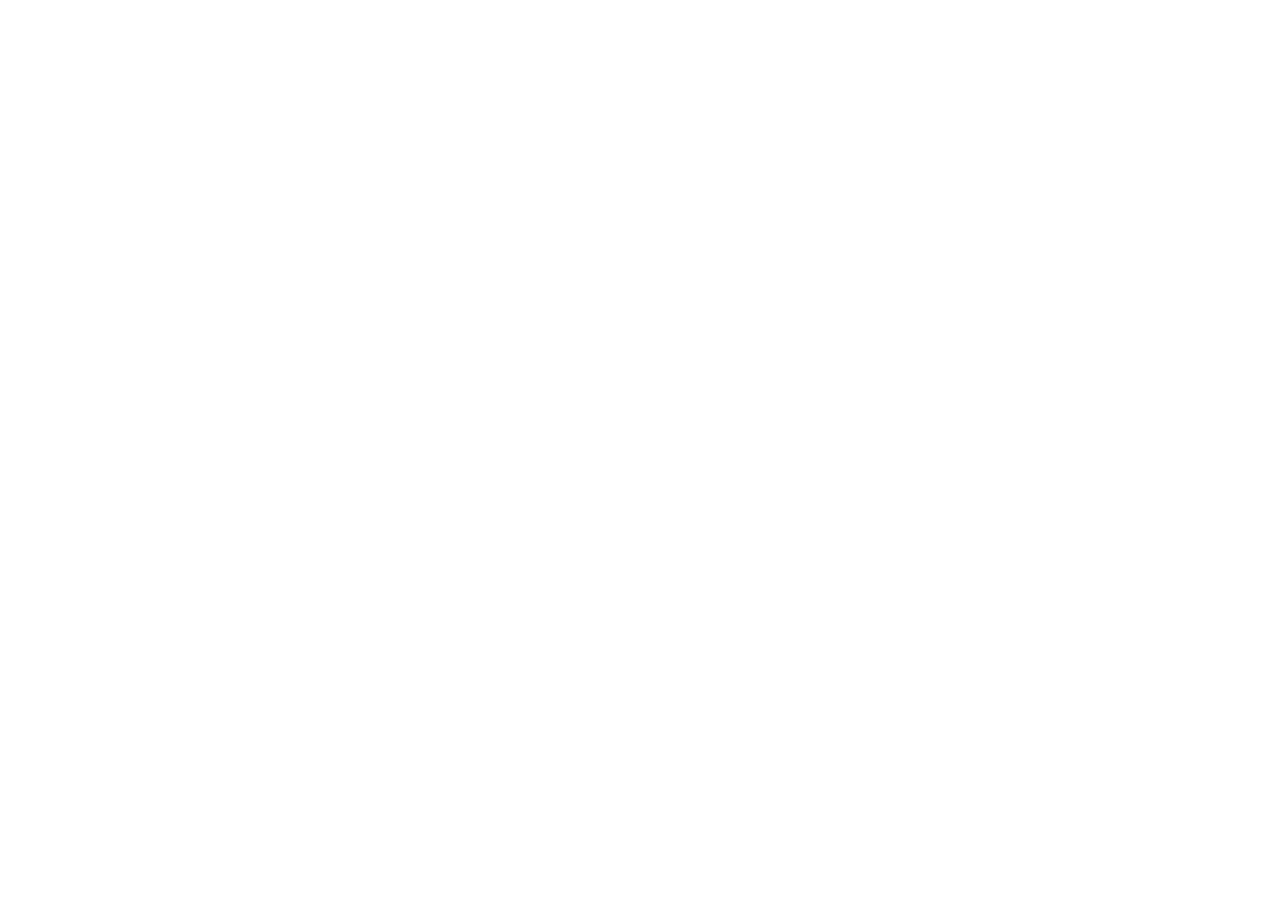
==== commit 6014e4b1: "Redesign topbar/hotbar: pill utils, single-row layout, clearer controls - Grouped search + dark-mode" ====
--- a/avakin-news/index.html
+++ b/avakin-news/index.html
@@ -2,5147 +2,10 @@
 <html lang="en" data-theme="light">
 <head>
   <meta charset="UTF-8" />
-  <link rel="preconnect" href="https://fonts.googleapis.com">
-  <link rel="preconnect" href="https://fonts.gstatic.com" crossorigin>
-  <link href="https://fonts.googleapis.com/css2?family=EB+Garamond:ital,wght@0,400;1,400&family=Playfair+Display:ital@1&display=swap" rel="stylesheet">
-  <meta name="viewport" content="width=device-width, initial-scale=1.0" />
-  <title>Avakin Life — Community Report</title>
-  <meta name="description" content="An independent community accountability site covering Avakin Life by Lockwood Publishing. Player issues, reviews, suggestions, and transparency tracking." />
-  <meta property="og:title" content="Avakin Life — Community Report" />
-  <meta property="og:description" content="An independent community accountability site covering Avakin Life by Lockwood Publishing. Player issues, reviews, suggestions, and transparency tracking." />
-  <meta property="og:type" content="website" />
-  <meta property="og:image" content="images/og-preview.png" />
-  <meta name="twitter:card" content="summary_large_image" />
-  <meta name="twitter:image" content="images/og-preview.png" />
-  <meta name="twitter:title" content="Avakin Life — Community Report" />
-  <meta name="twitter:description" content="An independent community accountability site covering Avakin Life by Lockwood Publishing." />
-  <link rel="icon" href="data:image/svg+xml,<svg xmlns='http://www.w3.org/2000/svg' viewBox='0 0 100 100'><text y='.9em' font-size='90'>📰</text></svg>" />
-  <style>
-    :root {
-      --bg:      #f5f2ed;
-      --surface: #ffffff;
-      --ink:     #1c1917;
-      --mid:     #6b5c4c;
-      --light:   #c9bfb2;
-      --accent:  #8b6e14;
-      --red:     #9b2020;
-      --border:  #e2d9ce;
-      --serif: Georgia, "Times New Roman", serif;
-      --sans: system-ui, -apple-system, sans-serif;
-    }
-    *, *::before, *::after { box-sizing: border-box; margin: 0; padding: 0; }
-    html { font-size: 16px; scroll-behavior: smooth; }
-    body { background: var(--bg); color: var(--ink); font-family: var(--sans); line-height: 1.6; }
-    img { display: block; width: 100%; }
-    a { color: var(--accent); }
-
-    /* ── TOPBAR ──────────────────────────────────────── */
-    .topbar { background: var(--surface); border-bottom: 1px solid var(--border); position: sticky; top: 0; z-index: 200; }
-    .topbar__inner { max-width: 960px; margin: 0 auto; display: flex; flex-direction: column; }
-    .topbar__brand {
-      font-family: var(--serif); font-size: 1.1rem; font-weight: 700;
-      letter-spacing: -.01em; color: var(--ink); white-space: nowrap;
-      padding: 0; cursor: pointer; text-decoration: none; display: block;
-    }
-    .topbar__brand span { color: var(--accent); }
-    .nav { display: flex; gap: 2px; overflow-x: auto; padding: 6px 16px 8px; scrollbar-width: none; }
-    .nav::-webkit-scrollbar { display: none; }
-    .nav__btn {
-      background: none; border: none; font-family: var(--sans); font-size: .82rem;
-      color: var(--mid); padding: 6px 12px; cursor: pointer; border-radius: 4px;
-      transition: background .15s, color .15s; white-space: nowrap; flex-shrink: 0;
-    }
-    .nav__btn:hover { background: var(--bg); color: var(--ink); }
-    .nav__btn.active { background: var(--ink); color: #fff; }
-    /* (desktop layout handled in the RESPONSIVE block below) */
-
-    /* ── HAMBURGER (mobile only) ─────────────────────── */
-    .nav-hamburger { display: none; }
-    @media (max-width: 639px) {
-      .nav-hamburger {
-        display: flex; align-items: center; justify-content: center;
-        background: none; border: none; cursor: pointer; color: var(--mid);
-        padding: 5px 7px; border-radius: 4px; transition: all .15s;
-      }
-      .nav-hamburger:hover { background: var(--bg); color: var(--ink); }
-      .nav { display: none; flex-direction: column; gap: 0; padding: 4px 8px 10px; }
-      .nav.nav--open { display: flex; }
-      .nav__btn { text-align: left; border-radius: 6px; padding: 10px 14px; font-size: .88rem; }
-    }
-
-    /* ── LAYOUT ──────────────────────────────────────── */
-    .wrap { max-width: 960px; margin: 0 auto; padding: 40px 20px 80px; }
-    .page { display: none; }
-    .page.active { display: block; }
-
-    /* ── DECO ────────────────────────────────────────── */
-    .deco { width: 100%; height: 220px; object-fit: cover; border-radius: 8px; margin-bottom: 36px; display: block; }
-    .deco--short { height: 170px; }
-
-    /* ── TYPOGRAPHY ──────────────────────────────────── */
-    .page-title { font-family: var(--serif); font-size: clamp(1.6rem,4vw,2.2rem); font-weight: 700; line-height: 1.2; margin-bottom: 8px; letter-spacing: -.02em; }
-    .page-sub { font-size: .95rem; color: var(--mid); margin-bottom: 32px; line-height: 1.65; }
-    .page-sub p { margin: 0 0 14px; }
-    .page-sub p:last-child { margin-bottom: 0; }
-    .page-sub__note { font-size: .88rem; color: var(--mid); opacity: .82; }
-    .label { font-size: .7rem; font-weight: 700; letter-spacing: .12em; text-transform: uppercase; color: var(--accent); margin-bottom: 8px; display: block; }
-    .divider { border: none; border-top: 1px solid var(--border); margin: 32px 0; }
-    .section-title { font-family: var(--serif); font-size: 1.1rem; font-weight: 700; margin-bottom: 16px; }
-
-    /* ── HOME CARDS ──────────────────────────────────── */
-    .home-intro { display: grid; grid-template-columns: 1fr 1fr; gap: 20px; margin-bottom: 32px; }
-    .intro-card { background: var(--surface); border: 1px solid var(--border); border-radius: 8px; padding: 22px 24px; }
-    .intro-card__title { font-family: var(--serif); font-size: 1.05rem; font-weight: 700; margin-bottom: 8px; }
-    .intro-card__body { font-size: .87rem; color: var(--mid); line-height: 1.65; }
-    .summary-list { display: flex; flex-direction: column; gap: 8px; }
-    .summary-item {
-      background: var(--surface); border: 1px solid var(--border); border-radius: 6px;
-      padding: 16px 20px; display: flex; gap: 16px; align-items: flex-start;
-      cursor: pointer; transition: box-shadow .15s;
-    }
-    .summary-item:hover { box-shadow: 0 2px 12px rgba(0,0,0,.07); }
-    .summary-item__icon { font-size: 1.3rem; flex-shrink: 0; margin-top: 2px; }
-    .summary-item__title { font-weight: 600; font-size: .93rem; margin-bottom: 3px; }
-    .summary-item__desc { font-size: .83rem; color: var(--mid); line-height: 1.55; }
-    .summary-item__tag { font-size: .68rem; font-weight: 700; letter-spacing: .08em; text-transform: uppercase; color: var(--red); margin-top: 5px; }
-
-    /* ── BADGES ──────────────────────────────────────── */
-    .badge { font-size: .67rem; font-weight: 700; letter-spacing: .1em; text-transform: uppercase; padding: 3px 9px; border-radius: 20px; white-space: nowrap; }
-    .badge--red    { background: #fde8e8; color: var(--red); }
-    .badge--amber  { background: #fef3dc; color: #8b5c00; }
-    .badge--green  { background: #e6f4ea; color: #276c34; }
-    .badge--blue   { background: #e8f0fe; color: #1a56a8; }
-    .badge--grey   { background: #f0ece8; color: var(--mid); }
-    .badge--orange { background: #fff0e0; color: #7a3b00; }
-
-    /* ── ISSUE FILTER ────────────────────────────────── */
-    .filter-bar { display: flex; gap: 6px; flex-wrap: wrap; margin-bottom: 24px; }
-    .filter-btn {
-      background: var(--surface); border: 1px solid var(--border); border-radius: 20px;
-      font-size: .78rem; padding: 5px 14px; cursor: pointer; color: var(--mid);
-      transition: all .15s; font-family: var(--sans);
-    }
-    .filter-btn:hover { border-color: var(--ink); color: var(--ink); }
-    .filter-btn.active { background: var(--ink); color: #fff; border-color: var(--ink); }
-
-    /* ── ARTICLES ────────────────────────────────────── */
-    .article-list { display: flex; flex-direction: column; gap: 24px; }
-    .article { background: var(--surface); border: 1px solid var(--border); border-radius: 8px; overflow: hidden; }
-    .article[data-hidden="true"] { display: none; }
-    .article__header { padding: 22px 26px 0; }
-    .article__meta { display: flex; align-items: center; gap: 8px; margin-bottom: 10px; flex-wrap: wrap; }
-    .article__title { font-family: var(--serif); font-size: 1.15rem; font-weight: 700; line-height: 1.3; margin-bottom: 6px; }
-    .article__deck { font-size: .88rem; color: var(--mid); font-style: italic; line-height: 1.55; padding-bottom: 16px; }
-    .article__body { padding: 0 26px 20px; font-size: .9rem; color: #3a3028; line-height: 1.78; }
-    .article__body p { margin-bottom: .95em; }
-    .article__body p:last-child { margin-bottom: 0; }
-    .callout {
-      border-left: 3px solid var(--accent); background: var(--bg); border-radius: 0 6px 6px 0;
-      padding: 13px 18px; font-size: .87rem; color: var(--mid); line-height: 1.6; margin: 18px 0;
-    }
-    .callout strong { color: var(--ink); }
-    .article__source {
-      margin: 0 26px 20px; padding: 10px 14px; background: var(--bg);
-      border-left: 3px solid var(--light); border-radius: 0 4px 4px 0;
-      font-size: .77rem; color: var(--mid); line-height: 1.55;
-    }
-    .article__source strong { color: var(--ink); }
-    /* editor note (admin) */
-    .editor-note {
-      margin: 0 26px 20px; padding: 12px 16px;
-      background: #fffbea; border: 1px solid #e8d870; border-radius: 6px;
-      font-size: .82rem; color: #6b5800; line-height: 1.6;
-    }
-    .editor-note__label { font-weight: 700; font-size: .7rem; letter-spacing: .1em; text-transform: uppercase; margin-bottom: 4px; }
-    .editor-note__delete { float: right; cursor: pointer; font-size: .8rem; opacity: .5; }
-    .editor-note__delete:hover { opacity: 1; }
-    /* admin article controls */
-    .article__admin-bar {
-      display: none; padding: 10px 26px 14px; border-top: 1px dashed var(--border);
-      gap: 8px; flex-wrap: wrap;
-    }
-    .article__admin-bar.visible { display: flex; }
-    .admin-btn {
-      font-size: .75rem; padding: 4px 10px; border-radius: 4px; cursor: pointer;
-      border: 1px solid var(--border); background: var(--surface); color: var(--mid);
-      font-family: var(--sans); transition: all .15s;
-    }
-    .admin-btn:hover { background: var(--bg); color: var(--ink); }
-
-    /* ── NOTICE ──────────────────────────────────────── */
-    .notice {
-      border: 1px solid var(--border); border-left: 3px solid var(--accent);
-      background: var(--surface); border-radius: 0 6px 6px 0;
-      padding: 13px 18px; font-size: .84rem; color: var(--mid); line-height: 1.6; margin-bottom: 24px;
-    }
-    .notice strong { color: var(--ink); }
-    .notice--warn { border-left-color: var(--red); }
-
-    /* ── REVIEWS ─────────────────────────────────────── */
-    .review-grid { display: grid; grid-template-columns: 1fr 1fr; gap: 16px; }
-    .review-card { background: var(--surface); border: 1px solid var(--border); border-radius: 8px; padding: 18px 20px; }
-    .review-card__stars { color: #c89000; font-size: .9rem; margin-bottom: 6px; }
-    .review-card__stars--low { color: var(--red); }
-    .review-card__text { font-size: .87rem; line-height: 1.65; color: #3a3028; font-style: italic; margin-bottom: 10px; }
-    .review-card__meta { font-size: .74rem; color: var(--mid); }
-    .rating-summary { background: var(--surface); border: 1px solid var(--border); border-radius: 8px; padding: 24px; margin-bottom: 24px; display: flex; gap: 32px; align-items: center; }
-    .rating-big { font-family: var(--serif); font-size: 3.5rem; font-weight: 700; line-height: 1; }
-    /* .rating-stars removed — class unused in HTML (Bug 13 cleanup) */
-    .rating-count { font-size: .78rem; color: var(--mid); }
-    .rating-bars { flex: 1; }
-    .rbar { display: flex; align-items: center; gap: 10px; margin-bottom: 5px; }
-    .rbar__label { font-size: .77rem; color: var(--mid); width: 28px; text-align: right; }
-    .rbar__track { flex: 1; height: 7px; background: var(--bg); border-radius: 4px; overflow: hidden; }
-    .rbar__fill { height: 100%; background: #c89000; border-radius: 4px; }
-    .rbar__pct { font-size: .74rem; color: var(--mid); width: 32px; }
-
-    /* ── SUGGESTIONS ─────────────────────────────────── */
-    .suggestion-tag-filter { display: flex; gap: 6px; flex-wrap: wrap; margin-bottom: 20px; }
-    .suggestion-list { display: flex; flex-direction: column; gap: 12px; }
-    .suggestion-card {
-      background: var(--surface); border: 1px solid var(--border); border-radius: 8px;
-      padding: 18px 20px;
-    }
-    .suggestion-card[data-hidden="true"] { display: none; }
-    .suggestion-card--pinned { border-color: var(--accent); }
-    /* ── VOTE PANEL ───────────────────────────── */
-    .vote-panel {
-      border-top: 1px solid var(--border); margin-top: 14px; padding-top: 12px;
-    }
-    .vote-panel__label {
-      font-size: .62rem; font-weight: 700; letter-spacing: .14em; text-transform: uppercase;
-      color: var(--mid); display: flex; align-items: center; gap: 8px; margin-bottom: 10px;
-    }
-    .vote-panel__label::after { content: ''; flex: 1; height: 1px; background: var(--border); }
-    .vote-result {
-      display: flex; align-items: center; gap: 8px; margin-bottom: 10px;
-    }
-    .vote-result__for   { font-size: .72rem; font-weight: 700; color: #276c34; min-width: 52px; }
-    .vote-result__track { flex: 1; height: 5px; background: #fde8e8; border-radius: 2px; overflow: hidden; }
-    .vote-result__fill  { height: 100%; background: #3a8c4a; border-radius: 2px; transition: width .3s; }
-    .vote-result__against { font-size: .72rem; font-weight: 700; color: var(--red); min-width: 52px; text-align: right; }
-    [data-theme="dark"] .vote-result__track  { background: rgba(224,96,96,.18); }
-    [data-theme="dark"] .vote-result__for    { color: #5ab870; }
-    .vote-bar {
-      display: grid; grid-template-columns: 1fr auto 1fr; gap: 6px;
-    }
-    .vbtn {
-      display: flex; align-items: center; justify-content: center; gap: 7px;
-      padding: 9px 14px; border: 1.5px solid var(--border); border-radius: 3px;
-      cursor: pointer; font-family: var(--serif); font-size: .77rem; font-weight: 700;
-      letter-spacing: .05em; text-transform: uppercase;
-      background: var(--surface); color: var(--mid); transition: all .15s;
-    }
-    .vbtn:hover { border-color: var(--ink); color: var(--ink); background: var(--bg); }
-    .vbtn--up   { justify-content: flex-start; }
-    .vbtn--down { justify-content: flex-end; }
-    .vbtn--neut { padding: 9px 12px; font-size: .68rem; border-style: dashed; }
-    .vbtn--up.active   { background: #1a3a1e; border-color: #1a3a1e; border-style: solid; color: #d4edda; }
-    .vbtn--neut.active { background: var(--mid); border-color: var(--mid); border-style: solid; color: var(--surface); }
-    .vbtn--down.active { background: #4a0e0e; border-color: #4a0e0e; border-style: solid; color: #fde8e8; }
-    [data-theme="dark"] .vbtn--up.active   { background: #1e4024; border-color: #3a8c4a; color: #a3d9a8; }
-    [data-theme="dark"] .vbtn--down.active { background: #3a0e0e; border-color: #c04040; color: #f5b8b8; }
-    .vbtn__count { font-family: var(--sans); font-size: .68rem; font-weight: 700; opacity: .75; }
-    .vbtn:disabled { opacity: .45; cursor: not-allowed; pointer-events: none; }
-    .vbtn.active:disabled { opacity: .85; }
-    .vote-done { font-size: .7rem; color: var(--mid); text-align: center; padding-top: 8px; font-style: italic; letter-spacing: .04em; }
-    .suggestion-card__content { min-width: 0; }
-    .suggestion-card__title { font-weight: 600; font-size: .93rem; margin-bottom: 5px; line-height: 1.35; }
-    .suggestion-card__desc { font-size: .84rem; color: var(--mid); line-height: 1.6; margin-bottom: 8px; }
-    .suggestion-card__footer { display: flex; gap: 6px; flex-wrap: wrap; align-items: center; }
-    .tag {
-      font-size: .68rem; font-weight: 600; letter-spacing: .06em; text-transform: uppercase;
-      padding: 2px 8px; border-radius: 3px; background: var(--bg); color: var(--mid);
-      border: 1px solid var(--border);
-    }
-    .suggestion-admin { display: none; gap: 6px; margin-top: 10px; flex-wrap: wrap; }
-    .suggestion-admin.visible { display: flex; }
-    .submit-btn {
-      margin-top: 20px; padding: 11px 22px; background: var(--ink); color: #fff;
-      border: none; border-radius: 6px; font-family: var(--sans); font-size: .88rem;
-      font-weight: 600; cursor: pointer; transition: opacity .15s;
-    }
-    .submit-btn:hover { opacity: .85; }
-    .submit-btn--outline { background: none; color: var(--ink); border: 1px solid var(--border); }
-    .submit-btn--outline:hover { background: var(--bg); opacity: 1; }
-
-    /* ── GUIDE ───────────────────────────────────────── */
-    .steps { display: flex; flex-direction: column; gap: 12px; }
-    .step { background: var(--surface); border: 1px solid var(--border); border-radius: 8px; padding: 18px 20px; display: flex; gap: 18px; align-items: flex-start; }
-    .step__num { width: 32px; height: 32px; border-radius: 50%; background: var(--ink); color: #fff; font-size: .82rem; font-weight: 700; display: flex; align-items: center; justify-content: center; flex-shrink: 0; }
-    .step__title { font-weight: 600; font-size: .93rem; margin-bottom: 4px; }
-    .step__body { font-size: .84rem; color: var(--mid); line-height: 1.6; }
-
-    /* ── SOURCES ─────────────────────────────────────── */
-    .source-list { display: flex; flex-direction: column; gap: 12px; }
-    .source-item { background: var(--surface); border: 1px solid var(--border); border-radius: 8px; padding: 16px 20px; display: flex; gap: 16px; align-items: flex-start; }
-    .source-item__icon { font-size: 1.2rem; flex-shrink: 0; }
-    .source-item__name { font-weight: 600; font-size: .9rem; margin-bottom: 3px; }
-    .source-item__desc { font-size: .82rem; color: var(--mid); line-height: 1.55; }
-    .source-item__link { font-size: .78rem; color: var(--accent); margin-top: 4px; }
-
-    /* ── ABOUT ───────────────────────────────────────── */
-    .about-body { font-size: .92rem; color: #3a3028; line-height: 1.78; }
-    .about-body p { margin-bottom: .9em; }
-    .about-body h3 { font-family: var(--serif); font-size: 1rem; font-weight: 700; margin: 24px 0 8px; }
-
-    /* ── MODALS ──────────────────────────────────────── */
-    .modal-bg {
-      display: none; position: fixed; inset: 0; background: rgba(0,0,0,.45);
-      z-index: 500; align-items: center; justify-content: center; padding: 20px;
-    }
-    .modal-bg.open { display: flex; }
-    .modal {
-      background: var(--surface); border-radius: 10px; padding: 28px 32px;
-      max-width: 440px; width: 100%; box-shadow: 0 8px 40px rgba(0,0,0,.18);
-    }
-    .modal__title { font-family: var(--serif); font-size: 1.2rem; font-weight: 700; margin-bottom: 6px; }
-    .modal__sub { font-size: .84rem; color: var(--mid); margin-bottom: 20px; line-height: 1.55; }
-    .modal label { font-size: .8rem; font-weight: 600; display: block; margin-bottom: 4px; }
-    .modal input, .modal textarea, .modal select {
-      width: 100%; padding: 9px 12px; border: 1px solid var(--border); border-radius: 6px;
-      font-family: var(--sans); font-size: .88rem; margin-bottom: 14px; background: var(--bg);
-      color: var(--ink);
-    }
-    .modal textarea { min-height: 80px; resize: vertical; }
-    .modal__actions { display: flex; gap: 10px; justify-content: flex-end; margin-top: 4px; }
-    .modal__error { font-size: .8rem; color: var(--red); margin-top: -10px; margin-bottom: 12px; display: none; }
-    .modal__error.show { display: block; }
-
-    /* ── ADMIN INDICATOR ─────────────────────────────── */
-    .admin-indicator {
-      display: none; font-size: .7rem; font-weight: 700; letter-spacing: .1em;
-      text-transform: uppercase; background: var(--accent); color: #fff;
-      padding: 2px 8px; border-radius: 3px; margin-left: 6px; vertical-align: middle;
-    }
-    .admin-indicator.show { display: inline; }
-
-    /* ── FOOTER ──────────────────────────────────────── */
-    .footer { background: var(--surface); border-top: 1px solid var(--border); padding: 20px; text-align: center; font-size: .77rem; color: var(--light); }
-    .footer a { color: var(--mid); cursor: pointer; }
-
-    /* ── DARK MODE ───────────────────────────────────── */
-    [data-theme="dark"] {
-      --bg:      #18150f;
-      --surface: #231f18;
-      --ink:     #f0ebe2;
-      --mid:     #b09880;
-      --light:   #504438;
-      --accent:  #d4a832;
-      --red:     #e06060;
-      --border:  #3a3028;
-    }
-
-    /* ── NAV UTILS ───────────────────────────────────── */
-    .topbar__top { display: flex; align-items: center; justify-content: space-between; padding: 8px 16px 0; }
-    .nav-utils { display: flex; align-items: center; gap: 3px; flex-shrink: 0; }
-    .util-btn { background: none; border: none; cursor: pointer; color: var(--mid); padding: 5px 7px; border-radius: 4px; transition: all .15s; display: flex; align-items: center; font-family: var(--sans); font-size: .82rem; }
-    .util-btn:hover { background: var(--bg); color: var(--ink); }
-    .lang-select { border: 1px solid var(--border); border-radius: 4px; font-size: .72rem; font-weight: 700; padding: 4px 6px; background: var(--surface); color: var(--mid); cursor: pointer; font-family: var(--sans); outline: none; transition: border-color .15s; }
-    .lang-select:hover { border-color: var(--ink); color: var(--ink); }
-    [data-theme="dark"] .lang-select { background: var(--surface); color: var(--mid); }
-
-    /* ── SEARCH OVERLAY ──────────────────────────────── */
-    .search-overlay { display: none; position: fixed; inset: 0; background: rgba(0,0,0,.55); z-index: 9999; align-items: flex-start; justify-content: center; padding: 74px 16px 20px; }
-    @media (max-width: 639px) { .search-overlay { padding-top: 16px; } }
-    .search-overlay.open { display: flex; }
-    /* When search is open on mobile, drop topbar out of stacking context so overlay covers it */
-    body.search-open .topbar { position: relative; z-index: 0; }
-    .search-box { background: var(--surface); border-radius: 10px; width: 100%; max-width: 640px; box-shadow: 0 8px 40px rgba(0,0,0,.25); overflow: hidden; }
-    .search-input-wrap { display: flex; align-items: center; gap: 10px; padding: 14px 18px; border-bottom: 1px solid var(--border); }
-    .search-input { flex: 1; border: none; background: none; font-size: .95rem; color: var(--ink); font-family: var(--sans); outline: none; }
-    .search-input::placeholder { color: var(--light); }
-    .search-close { background: none; border: none; cursor: pointer; color: var(--mid); font-size: 1.1rem; line-height: 1; padding: 0 2px; }
-    .search-results { max-height: 58vh; overflow-y: auto; }
-    .search-result { padding: 12px 18px; cursor: pointer; border-bottom: 1px solid var(--border); transition: background .1s; }
-    .search-result:last-child { border-bottom: none; }
-    .search-result:hover { background: var(--bg); }
-    .search-result__label { font-size: .67rem; font-weight: 700; letter-spacing: .1em; text-transform: uppercase; color: var(--accent); margin-bottom: 3px; }
-    .search-result__title { font-weight: 600; font-size: .9rem; color: var(--ink); margin-bottom: 2px; }
-    .search-result__excerpt { font-size: .8rem; color: var(--mid); line-height: 1.5; }
-    .search-empty { padding: 28px 18px; color: var(--mid); font-size: .88rem; text-align: center; }
-
-    /* ── QUOTE BLOCK ─────────────────────────────────── */
-    .avr-quote { background: var(--surface); border: 1px solid var(--border); border-left: 4px solid var(--accent); border-radius: 0 8px 8px 0; padding: 20px 28px 18px; margin-bottom: 32px; position: relative; }
-    .avr-quote__label { font-size: .67rem; font-weight: 700; letter-spacing: .12em; text-transform: uppercase; color: var(--accent); margin-bottom: 8px; display: block; }
-    .avr-quote__text { font-family: var(--serif); font-size: 1.08rem; font-style: italic; line-height: 1.65; color: var(--ink); margin-bottom: 6px; }
-    .avr-quote__cite { font-size: .78rem; color: var(--mid); }
-    .avr-quote__edit { position: absolute; top: 12px; right: 14px; font-size: .72rem; color: var(--accent); cursor: pointer; background: none; border: 1px solid var(--border); border-radius: 3px; padding: 2px 8px; font-family: var(--sans); display: none; }
-    .avr-quote__edit.show { display: inline-block; }
-    .avr-quote__edit:hover { background: var(--bg); }
-
-    /* ── SHARE BUTTON ────────────────────────────────── */
-    .article__share { background: none; border: 1px solid var(--border); border-radius: 4px; font-size: .7rem; color: var(--mid); padding: 2px 9px; cursor: pointer; font-family: var(--sans); transition: all .15s; }
-    .article__share:hover { border-color: var(--accent); color: var(--accent); }
-    .article__share.copied { border-color: #3a8c4a; color: #276c34; background: #eaf4ec; }
-    .article__updated { font-size: .71rem; color: var(--light); }
-    .article__lang-notice { display: none; margin: 0 26px 12px; padding: 8px 14px; background: #fffbea; border-left: 3px solid #d4a832; font-size: .78rem; color: #6b5800; border-radius: 0 4px 4px 0; }
-    [data-theme="dark"] .article__lang-notice { background: #2a2010; color: #c89000; border-color: #c89000; }
-
-    /* ── CANVAS PAGE ─────────────────────────────────── */
-    .canvas-picks { display: grid; grid-template-columns: 1fr 1fr; gap: 16px; margin-bottom: 28px; }
-    .canvas-pick { background: var(--surface); border: 1px solid var(--border); border-radius: 10px; padding: 20px 22px; }
-    .canvas-pick--week { border-color: var(--accent); }
-    .canvas-pick__badge { font-size: .67rem; font-weight: 700; letter-spacing: .12em; text-transform: uppercase; color: var(--accent); display: block; margin-bottom: 8px; }
-    .canvas-pick__name { font-family: var(--serif); font-size: 1.1rem; font-weight: 700; margin-bottom: 2px; }
-    .canvas-pick__handle { font-size: .82rem; color: var(--accent); margin-bottom: 8px; }
-    .canvas-pick__desc { font-size: .85rem; color: var(--mid); line-height: 1.6; }
-    .canvas-pick__specialty { display: inline-block; font-size: .66rem; font-weight: 700; letter-spacing: .08em; text-transform: uppercase; padding: 2px 8px; border-radius: 20px; background: var(--bg); border: 1px solid var(--border); color: var(--mid); margin-top: 8px; }
-    .canvas-pick__empty { font-size: .85rem; color: var(--mid); font-style: italic; }
-    .canvas-pick__actions { margin-top: 10px; display: none; gap: 8px; }
-    .canvas-pick__actions.visible { display: flex; }
-    .canvas-artists { display: grid; grid-template-columns: repeat(auto-fill, minmax(200px, 1fr)); gap: 12px; margin-top: 12px; }
-    .canvas-artist { background: var(--surface); border: 1px solid var(--border); border-radius: 8px; padding: 14px 16px; }
-    .canvas-artist__name { font-weight: 600; font-size: .9rem; margin-bottom: 2px; }
-    .canvas-artist__handle { font-size: .79rem; color: var(--accent); margin-bottom: 5px; }
-    .canvas-artist__desc { font-size: .81rem; color: var(--mid); line-height: 1.55; }
-    .canvas-add-bar { display: none; gap: 8px; margin-top: 14px; flex-wrap: wrap; }
-    .canvas-add-bar.visible { display: flex; }
-
-    /* ── COMPARE TABLE ───────────────────────────────── */
-    .compare-wrap { overflow-x: auto; -webkit-overflow-scrolling: touch; border-radius: 8px; border: 1px solid var(--border); }
-    .compare-table { width: 100%; border-collapse: collapse; min-width: 500px; }
-    .compare-table th, .compare-table td { padding: 11px 14px; border-bottom: 1px solid var(--border); font-size: .85rem; vertical-align: top; }
-    .compare-table th { font-size: .74rem; font-weight: 700; letter-spacing: .07em; text-transform: uppercase; color: var(--mid); background: var(--surface); text-align: center; }
-    .compare-table th:first-child { text-align: left; background: var(--bg); }
-    .compare-table th.avakin-col { color: #6b4400; background: #fef3dc; }
-    [data-theme="dark"] .compare-table th.avakin-col { color: #d4a832; background: #2a2010; }
-    .compare-table td:first-child { font-weight: 600; color: var(--ink); background: var(--bg); font-size: .82rem; }
-    .compare-table td:not(:first-child) { text-align: center; color: var(--mid); }
-    .compare-table tr:last-child td { border-bottom: none; }
-    .c-bad  { color: var(--red) !important; }
-    .c-mid  { color: #9b6c00 !important; }
-    .c-good { color: #276c34 !important; }
-    [data-theme="dark"] .c-mid { color: #c89000 !important; }
-    [data-theme="dark"] .c-good { color: #5ab870 !important; }
-
-    /* ── MYTH VS REALITY ─────────────────────────────── */
-    .mvr-list { display: flex; flex-direction: column; gap: 14px; }
-    .mvr-card { background: var(--surface); border: 1px solid var(--border); border-radius: 8px; overflow: hidden; display: grid; grid-template-columns: 1fr 1fr; }
-    .mvr-side { padding: 16px 20px; }
-    .mvr-side--claim { border-right: 1px solid var(--border); }
-    .mvr-side--reality { background: #fdf5f5; }
-    [data-theme="dark"] .mvr-side--reality { background: #2a1818; }
-    .mvr-side-label { font-size: .65rem; font-weight: 700; letter-spacing: .12em; text-transform: uppercase; margin-bottom: 7px; display: block; }
-    .mvr-side-label--claim { color: var(--mid); }
-    .mvr-side-label--reality { color: var(--red); }
-    .mvr-text { font-size: .86rem; line-height: 1.65; color: var(--ink); }
-    .mvr-source { font-size: .73rem; color: var(--mid); margin-top: 8px; font-style: italic; }
-
-    /* ── STATEMENT TRACKER ───────────────────────────── */
-    .stmt-wrap { overflow-x: auto; border-radius: 8px; border: 1px solid var(--border); }
-    .stmt-table { width: 100%; border-collapse: collapse; min-width: 520px; }
-    .stmt-table th, .stmt-table td { padding: 10px 14px; border-bottom: 1px solid var(--border); font-size: .83rem; vertical-align: top; }
-    .stmt-table th { font-size: .72rem; font-weight: 700; letter-spacing: .07em; text-transform: uppercase; color: var(--mid); background: var(--surface); }
-    .stmt-table tr:last-child td { border-bottom: none; }
-    .stmt-table td { background: var(--surface); }
-    .stmt-table tr:nth-child(even) td { background: var(--bg); }
-    .stmt-date { white-space: nowrap; color: var(--mid); font-size: .78rem; width: 70px; }
-    .stmt-text { font-style: italic; color: var(--ink); }
-    .stmt-source { font-size: .78rem; color: var(--mid); width: 110px; }
-    .stmt-status { white-space: nowrap; width: 130px; }
-
-    /* ── RESPONSIVE ──────────────────────────────────── */
-    @media (max-width: 640px) {
-      .home-intro { grid-template-columns: 1fr; }
-      .review-grid { grid-template-columns: 1fr; }
-      .rating-summary { flex-direction: column; gap: 16px; }
-      .deco { height: 150px; }
-      .article__header, .article__body, .article__source, .editor-note, .article__admin-bar { padding-left: 18px; padding-right: 18px; }
-      .canvas-picks { grid-template-columns: 1fr; }
-      .mvr-card { grid-template-columns: 1fr; }
-      .mvr-side--claim { border-right: none; border-bottom: 1px solid var(--border); }
-    }
-    @media (min-width: 640px) {
-      .topbar__top { padding: 0; flex: 0 0 auto; gap: 8px; }
-      .topbar__inner { flex-direction: row; align-items: center; padding: 0 20px; gap: 8px; }
-      .topbar__brand { padding: 14px 0; }
-      .nav { padding: 0; overflow-x: visible; flex: 1; }
-      .nav-utils { padding: 0; }
-    }
-    /* ── PRICELIST (luxury promote) ────────────────── */
-    .pricelist-wrap { background:#f8f4ee; border-radius:16px; border:1px solid rgba(201,168,76,.3); padding:44px 32px; margin:24px 0 32px; }
-    [data-theme="dark"] .pricelist-wrap { background:#1c1810; border-color:rgba(201,168,76,.2); }
-    .pricelist-emboss { text-align:center; margin-bottom:36px; line-height:1; }
-    .pricelist-emboss__main { display:block; font-family:var(--serif); font-size:clamp(2.2rem,8vw,4.2rem); font-weight:300; letter-spacing:.22em; text-transform:uppercase; color:#ddd5c2; text-shadow:1px 1px 0 rgba(255,255,255,.95),-1px -1px 0 rgba(0,0,0,.09); }
-    [data-theme="dark"] .pricelist-emboss__main { color:#201c12; text-shadow:1px 1px 0 rgba(255,255,255,.04),-1px -1px 0 rgba(0,0,0,.55); }
-    .pricelist-emboss__sub { display:block; font-family:var(--serif); font-size:clamp(1.5rem,5.5vw,3rem); font-style:italic; font-weight:300; letter-spacing:.12em; color:#d5ccb8; text-shadow:1px 1px 0 rgba(255,255,255,.95),-1px -1px 0 rgba(0,0,0,.07); margin-top:-4px; }
-    [data-theme="dark"] .pricelist-emboss__sub { color:#1a1710; }
-    .pricelist-divider { border:none; border-top:1px solid rgba(201,168,76,.5); margin:0 0 16px; }
-    .pricelist-col-header { display:flex; padding:0 0 8px; font-size:.62rem; letter-spacing:.14em; text-transform:uppercase; color:#c9a84c; font-weight:700; border-bottom:1px solid rgba(201,168,76,.4); margin-bottom:0; }
-    .pricelist-col-header span:last-child { margin-left:auto; }
-    .pricelist-row { display:block; padding:16px 0; border-bottom:1px solid rgba(201,168,76,.25); }
-    .pricelist-row:first-of-type { border-top:none; }
-    .pricelist-row__top { display:flex; align-items:center; justify-content:space-between; gap:12px; margin-bottom:5px; }
-    .pricelist-row__name { font-family:var(--serif); font-size:.88rem; font-weight:700; letter-spacing:.1em; text-transform:uppercase; color:var(--ink); }
-    .pricelist-row__detail { font-size:.82rem; color:var(--mid); line-height:1.5; padding-left:2px; }
-    .pricelist-row__price { font-family:var(--serif); font-size:1.05rem; font-weight:700; letter-spacing:.03em; color:var(--ink); white-space:nowrap; }
-    .pricelist-row__price small { font-weight:400; font-size:.72rem; color:var(--mid); }
-    .pricelist-row--bundle .pricelist-row__name,.pricelist-row--bundle .pricelist-row__price { color:#c9a84c; }
-    .pricelist-row--bundle { border-top:1px solid rgba(201,168,76,.5) !important; margin-top:4px; }
-    .pricelist-note { font-size:.72rem; color:var(--mid); margin-top:20px; line-height:1.7; text-align:center; }
-    .pricelist-note strong { color:var(--ink); }
-    .made-in-ch { display:inline-flex; align-items:center; gap:5px; font-size:.65rem; letter-spacing:.09em; text-transform:uppercase; color:var(--mid); padding:4px 10px; border:1px solid var(--border); border-radius:20px; margin-top:10px; }
-
-    /* Promo preview slots */
-    .promo-preview-note { font-size:.8rem; color:var(--mid); text-align:center; margin-bottom:20px; font-style:italic; }
-    .promo-slots-grid { display:flex; flex-direction:column; gap:12px; opacity:.6; pointer-events:none; }
-    .promo-slot { background:var(--surface); border:1px solid var(--border); border-radius:10px; padding:16px 18px; }
-    .promo-slot--featured { border-color:rgba(201,168,76,.5); background:linear-gradient(135deg,var(--surface) 80%,rgba(201,168,76,.05) 100%); }
-    .promo-slot--banner { border-style:dashed; }
-    .promo-slot__badge { font-size:.58rem; font-weight:700; letter-spacing:.15em; text-transform:uppercase; color:#c9a84c; display:block; margin-bottom:2px; }
-    .promo-slot__slot-name { font-size:.62rem; letter-spacing:.1em; text-transform:uppercase; color:var(--mid); display:block; margin-bottom:8px; }
-    .promo-slot__handle { font-size:.8rem; font-weight:700; color:var(--accent); margin-bottom:2px; }
-    .promo-slot__headline { font-family:var(--serif); font-size:.92rem; font-weight:700; color:var(--ink); margin-bottom:4px; }
-    .promo-slot__desc { font-size:.77rem; color:var(--mid); line-height:1.5; margin-bottom:10px; }
-    .promo-slot__footer { display:flex; align-items:center; justify-content:space-between; gap:8px; }
-    .promo-slot__cta { font-size:.68rem; font-weight:700; letter-spacing:.06em; text-transform:uppercase; padding:5px 12px; border-radius:4px; background:var(--accent); color:#fff; }
-    .promo-slot__expiry { font-size:.68rem; color:var(--mid); font-style:italic; }
-
-    /* Promote contact */
-    .promote-contact { background:var(--surface); border:1px solid var(--border); border-radius:10px; padding:22px 24px; margin-bottom:28px; }
-    .promote-contact__title { font-size:.68rem; font-weight:700; letter-spacing:.12em; text-transform:uppercase; color:var(--accent); margin-bottom:14px; }
-    .promote-contact__row { display:flex; align-items:flex-start; gap:12px; margin-bottom:12px; }
-    .promote-contact__row:last-child { margin-bottom:0; }
-    .promote-contact__icon { font-size:1rem; flex-shrink:0; margin-top:2px; }
-    .promote-contact__val { font-size:.87rem; font-weight:600; color:var(--ink); word-break:break-all; }
-    .promote-contact__note { font-size:.73rem; color:var(--mid); margin-top:2px; }
-
-    /* Creator page */
-    .creator-profile { display:flex; flex-direction:column; align-items:center; text-align:center; padding:28px 0 8px; gap:10px; }
-    .creator-avatar { width:90px; height:90px; border-radius:50%; background:var(--surface); border:2px solid var(--border); display:flex; align-items:center; justify-content:center; font-size:2.2rem; }
-    .creator-name { font-family:var(--serif); font-size:1.5rem; font-weight:700; color:var(--ink); line-height:1.1; }
-    .creator-handle { font-size:.88rem; color:var(--accent); font-weight:600; }
-    .creator-role { font-size:.66rem; letter-spacing:.12em; text-transform:uppercase; color:var(--mid); }
-    .creator-bio { background:var(--surface); border:1px dashed var(--border); border-radius:10px; padding:24px; font-size:.87rem; color:var(--mid); font-style:italic; line-height:1.7; margin:16px 0; text-align:center; }
-    .creator-socials { display:flex; gap:10px; justify-content:center; flex-wrap:wrap; margin-top:4px; }
-    .creator-social-btn { font-size:.72rem; font-weight:700; letter-spacing:.08em; text-transform:uppercase; padding:7px 18px; border-radius:5px; border:1.5px solid var(--border); color:var(--mid); text-decoration:none; }
-
-    /* Support / Helplines page */
-    .support-message { background:linear-gradient(135deg,rgba(201,168,76,.08) 0%,rgba(201,168,76,.02) 100%); border:1px solid rgba(201,168,76,.3); border-radius:12px; padding:24px 26px; margin-bottom:32px; }
-    .support-message__quote { font-family:var(--serif); font-size:1rem; color:var(--ink); line-height:1.75; font-style:italic; }
-    .support-message__sig { font-size:.72rem; color:var(--mid); margin-top:10px; text-align:right; letter-spacing:.05em; }
-    .support-region { margin-bottom:28px; }
-    .support-region__title { display:flex; align-items:center; gap:10px; font-size:.68rem; font-weight:700; letter-spacing:.12em; text-transform:uppercase; color:var(--accent); margin-bottom:12px; }
-    .support-region__title::after { content:''; flex:1; height:1px; background:rgba(201,168,76,.3); }
-    .support-lines { display:flex; flex-direction:column; gap:8px; }
-    .support-line { background:var(--surface); border:1px solid var(--border); border-radius:8px; padding:12px 16px; }
-    .support-line__name { font-size:.82rem; font-weight:700; color:var(--ink); margin-bottom:1px; }
-    .support-line__number { font-size:.9rem; color:var(--accent); font-weight:700; letter-spacing:.04em; font-family:var(--serif); }
-    .support-line__desc { font-size:.71rem; color:var(--mid); margin-top:2px; line-height:1.4; }
-    .support-note { font-size:.72rem; color:var(--mid); margin-top:8px; font-style:italic; padding-left:4px; }
-    @media (min-width:600px) { .support-lines { display:grid; grid-template-columns:1fr 1fr; } }
-
-    /* ── PROMO SLOTS — minimal reserved-space style ── */
-    /* Thin strip for mid-content placement on inner pages */
-    .promo-strip { display:flex; align-items:center; gap:10px; padding:7px 14px; margin:28px 0; border:1px solid rgba(201,168,76,.18); border-radius:5px; opacity:.72; transition:opacity .2s; }
-    .promo-strip:hover { opacity:1; }
-    .promo-strip__dot { font-size:.5rem; color:#c9a84c; flex-shrink:0; }
-    .promo-strip__label { font-size:.58rem; font-weight:700; letter-spacing:.13em; text-transform:uppercase; color:#c9a84c; flex-shrink:0; }
-    .promo-strip__name { font-size:.7rem; color:var(--mid); flex:1; }
-    .promo-strip__price { font-size:.65rem; color:var(--mid); flex-shrink:0; white-space:nowrap; }
-    .promo-strip__coming { font-size:.62rem; color:var(--mid); font-style:italic; flex-shrink:0; padding-left:10px; border-left:1px solid var(--border); white-space:nowrap; }
-    /* Keep old .inline-promo-slot class working but reset to strip style */
-    .inline-promo-slots { display:flex; flex-direction:column; gap:8px; margin:24px 0; }
-    .inline-promo-slot { display:flex; align-items:center; gap:10px; padding:7px 14px; border:1px solid rgba(201,168,76,.18); border-radius:5px; opacity:.72; transition:opacity .2s; }
-    .inline-promo-slot:hover { opacity:1; }
-    .inline-promo-slot__header { display:contents; }
-    .inline-promo-slot__badge { font-size:.58rem; font-weight:700; letter-spacing:.13em; text-transform:uppercase; color:#c9a84c; flex-shrink:0; }
-    .inline-promo-slot__price { font-size:.65rem; color:var(--mid); flex-shrink:0; margin-left:auto; white-space:nowrap; }
-    .inline-promo-slot__body { display:contents; }
-    .inline-promo-slot__img { display:none; }
-    .inline-promo-slot__text { display:contents; }
-    .inline-promo-slot__title { font-size:.7rem; color:var(--mid); }
-    .inline-promo-slot__coming { font-size:.62rem; color:var(--mid); font-style:italic; padding-left:10px; border-left:1px solid var(--border); white-space:nowrap; flex-shrink:0; }
-    .inline-promo-slot__img-note { font-size:.6rem; color:var(--mid); margin-left:8px; opacity:.8; flex-shrink:0; }
-
-    /* ── HOME PAGE: editorial ad positions ─────────── */
-    /* Thin mid-content banner (between intro cards and quote) */
-    .home-banner-wrap { border-top:1px solid rgba(201,168,76,.12); border-bottom:1px solid rgba(201,168,76,.12); margin:0; padding:5px 0; }
-    .home-banner-wrap .inline-promo-slot { border:none; border-radius:0; max-width:920px; margin:0 auto; padding:5px 20px; opacity:.6; background:transparent; }
-    .home-banner-wrap .inline-promo-slot:hover { opacity:.9; }
-    /* Compact sidebar float (sits quietly beside summary list) */
-    .home-sidebar { float:right; width:148px; margin:4px 0 16px 22px; }
-    .home-sidebar .inline-promo-slot { flex-direction:column; align-items:flex-start; gap:5px; padding:9px 11px; border-color:rgba(201,168,76,.22); opacity:.65; }
-    .home-sidebar .inline-promo-slot:hover { opacity:1; }
-    .home-sidebar .inline-promo-slot__price { margin-left:0; }
-    .home-sidebar .inline-promo-slot__coming { padding-left:0; border-left:none; }
-    .home-ad-label { font-size:.52rem; letter-spacing:.16em; text-transform:uppercase; color:var(--mid); margin-bottom:4px; opacity:.55; text-align:center; }
-    @media (max-width:600px) {
-      .home-sidebar { float:none; width:100%; margin:0 0 16px 0; }
-      .home-sidebar .inline-promo-slot { flex-direction:row; flex-wrap:wrap; }
-    }
-
-    /* ── ARTICLE ACCORDION ─────────────────────────────── */
-
-    /* Left accent on every card */
-    .article {
-      border-left-width: 3px;
-      border-left-color: rgba(201,168,76,.18);
-      transition: border-left-color .22s ease, box-shadow .22s ease;
-    }
-    .article:hover {
-      border-left-color: rgba(201,168,76,.55);
-      box-shadow: 0 3px 18px rgba(0,0,0,.07);
-    }
-    .article--open {
-      border-left-color: var(--accent);
-      box-shadow: 0 4px 22px rgba(0,0,0,.09);
-    }
-
-    /* Compact header — cursor and select behaviour */
-    .article__header {
-      cursor: pointer;
-      user-select: none;
-    }
-    /* Remove the bottom padding deck was adding after its text */
-    .article__header .article__deck { padding-bottom: 0; }
-
-    /* Collapsible wrapper (created by JS) */
-    .article__collapsible {
-      overflow: hidden;
-      max-height: 0;
-      transition: max-height .52s cubic-bezier(.4,0,.2,1);
-    }
-
-    /* Divider-chevron expand hint */
-    .article__expand-hint {
-      display: flex;
-      align-items: center;
-      gap: 9px;
-      margin: 13px 0 0;
-      color: var(--mid);
-      opacity: .28;
-      transition: opacity .22s;
-    }
-    .article__expand-hint::before,
-    .article__expand-hint::after {
-      content: '';
-      flex: 1;
-      height: 1px;
-      background: var(--border);
-    }
-    .article__expand-chevron {
-      width: 13px;
-      height: 13px;
-      stroke: var(--accent);
-      fill: none;
-      stroke-width: 2;
-      stroke-linecap: round;
-      stroke-linejoin: round;
-      flex-shrink: 0;
-      transition: transform .32s ease, opacity .22s;
-    }
-    .article__header:hover .article__expand-hint { opacity: .7; }
-    .article--open .article__expand-hint { opacity: .45; }
-    .article--open .article__expand-chevron { transform: rotate(180deg); }
-
-    /* Bottom close hint — only visible when article is open */
-    .article__close-hint {
-      display: flex;
-      align-items: center;
-      gap: 9px;
-      margin: 16px 0 4px;
-      padding: 0 22px 6px;
-      opacity: 0;
-      cursor: pointer;
-      user-select: none;
-      transition: opacity .22s;
-    }
-    .article__close-hint::before,
-    .article__close-hint::after {
-      content: '';
-      flex: 1;
-      height: 1px;
-      background: var(--border);
-    }
-    .article__close-chevron {
-      width: 13px;
-      height: 13px;
-      stroke: var(--accent);
-      fill: none;
-      stroke-width: 2;
-      stroke-linecap: round;
-      stroke-linejoin: round;
-      flex-shrink: 0;
-    }
-    .article--open .article__close-hint { opacity: .35; }
-    .article--open .article__close-hint:hover { opacity: .75; }
-
-    /* ── QUOTE BARS ─────────────────────────────────────────── */
-    @keyframes quoteBarFadeUp {
-      from { opacity: 0; transform: translateY(14px); }
-      to   { opacity: 1; transform: translateY(0);    }
-    }
-    .quote-bar {
-      text-align: center;
-      padding: 52px 32px 44px;
-      margin: 60px 0;
-      background: #fff;
-      animation: quoteBarFadeUp 0.65s ease both;
-      animation-delay: 0.18s;
-    }
-    [data-theme="dark"] .quote-bar { background: var(--surface); }
-    .quote-bar__rule {
-      width: 60px;
-      height: 1px;
-      background: #b8a878;
-      margin: 0 auto;
-    }
-    .quote-bar__rule--top  { margin-bottom: 22px; }
-    .quote-bar__rule--bot  { margin-top: 22px; margin-bottom: 14px; }
-    .quote-bar__text {
-      font-family: 'Playfair Display', Georgia, serif;
-      font-style: italic;
-      font-size: 1.15rem;
-      line-height: 1.75;
-      color: var(--ink);
-      max-width: 540px;
-      margin: 0 auto;
-    }
-    .quote-bar__attribution {
-      font-family: 'EB Garamond', Georgia, serif;
-      font-size: 0.7rem;
-      letter-spacing: 0.18em;
-      text-transform: uppercase;
-      color: #7a6a48;
-      margin: 0;
-    }
-    @media (max-width: 600px) {
-      .quote-bar { padding: 36px 18px 30px; margin: 40px 0; }
-      .quote-bar__text { font-size: 1.03rem; }
-    }
-    /* ─────────────────────────────────────────────────────────── */
-
-
-  /* ══════════════════════════════════════════════════════════════════════
-     PREMIUM REDESIGN — typography, hierarchy, spacing. Palette unchanged.
-     ══════════════════════════════════════════════════════════════════════ */
-
-  /* ─── Reading text sizing (system fonts, no external serif) ────────── */
-  .article__body  { font-size: 0.94rem; line-height: 1.82; }
-  .article__deck  { font-size: 0.9rem;  line-height: 1.65; }
-  .page-sub       { font-size: 0.96rem; line-height: 1.72; }
-  .page-sub__note { font-size: 0.88rem; }
-
-  /* ─── Sub-headings inside article bodies ────────────────────────── */
-  .article__body h4 {
-    font-family: var(--serif);
-    font-size: 1.0rem;
-    font-weight: 700;
-    letter-spacing: -0.01em;
-    line-height: 1.3;
-    margin: 24px 0 9px;
-    color: var(--ink);
-  }
-  .article__body h4:first-child { margin-top: 8px; }
-
-  /* ─── Topbar — masthead with gold cap rule ───────────────────────── */
-  .topbar {
-    border-top: 3px solid var(--accent);
-  }
-  .topbar__brand {
-    font-family: var(--serif);
-    font-size: 1.12rem;
-    letter-spacing: 0.005em;
-    font-weight: 700;
-  }
-  @media (min-width: 640px) {
-    .topbar__inner { padding: 0 28px; gap: 20px; }
-    .topbar__brand { font-size: 1.2rem; padding: 17px 0; }
-  }
-
-  /* ─── Navigation — editorial underline style on desktop ─────────── */
-  @media (min-width: 640px) {
-    .nav { display: flex; flex-direction: row; }
-    .nav__btn {
-      border-radius: 0;
-      padding: 17px 12px;
-      font-size: 0.76rem;
-      letter-spacing: 0.025em;
-      border-bottom: 2px solid transparent;
-      transition: color 0.18s, border-bottom-color 0.18s, background 0.18s;
-    }
-    .nav__btn:hover {
-      background: transparent;
-      color: var(--ink);
-      border-bottom-color: var(--border);
-    }
-    .nav__btn.active {
-      background: transparent;
-      color: var(--ink);
-      font-weight: 700;
-      border-bottom-color: var(--accent);
-    }
-  }
-
-  /* ─── Layout breathing room ──────────────────────────────────────── */
-  .wrap { padding: 52px 26px 100px; }
-
-  /* ─── Deco images ────────────────────────────────────────────────── */
-  .deco       { height: 240px; margin-bottom: 48px; border-radius: 4px; }
-  .deco--short { height: 185px; }
-
-  /* ─── Page titles — large editorial display ──────────────────────── */
-  .page-title {
-    font-size: clamp(1.7rem, 4.5vw, 2.6rem);
-    font-weight: 700;
-    line-height: 1.12;
-    letter-spacing: -0.025em;
-    margin-bottom: 14px;
-  }
-  .label {
-    font-family: var(--sans);
-    font-size: 0.62rem;
-    letter-spacing: 0.18em;
-    margin-bottom: 12px;
-  }
-  .section-title {
-    font-size: 1.22rem;
-    letter-spacing: -0.015em;
-    padding-bottom: 14px;
-    border-bottom: 1px solid var(--border);
-    margin-bottom: 22px;
-  }
-  .divider { margin: 36px 0; }
-
-  /* ─── Home intro cards ───────────────────────────────────────────── */
-  .home-intro { gap: 18px; margin-bottom: 36px; }
-  .intro-card { border-radius: 6px; padding: 26px 28px; }
-  .intro-card__title {
-    font-size: 1.12rem;
-    letter-spacing: -0.01em;
-    line-height: 1.3;
-    margin-bottom: 10px;
-  }
-
-  /* ─── Summary list (home page) ───────────────────────────────────── */
-  .summary-item {
-    padding: 18px 22px;
-    border-radius: 6px;
-    border-left: 3px solid transparent;
-    transition: border-left-color .22s, box-shadow .22s;
-  }
-  .summary-item:hover {
-    box-shadow: 0 4px 22px rgba(0,0,0,.09);
-    border-left-color: var(--accent);
-  }
-  .summary-item__title {
-    font-family: var(--serif);
-    font-size: 0.95rem;
-    font-weight: 700;
-    letter-spacing: -0.01em;
-    line-height: 1.35;
-  }
-
-  /* ─── Article cards ──────────────────────────────────────────────── */
-  .article { border-radius: 6px; }
-  .article--open { box-shadow: 0 6px 32px rgba(0,0,0,.10); }
-  .article__header { padding: 20px 26px 14px !important; }
-  .article__header .article__deck { padding-bottom: 0; }
-  .article__title {
-    font-size: 1.24rem;
-    line-height: 1.26;
-    letter-spacing: -0.02em;
-    margin-bottom: 8px;
-  }
-  .article__body   { padding: 0 26px 22px; }
-  .article__source { margin: 0 26px 22px; font-size: 0.81rem; line-height: 1.62; }
-  .article__meta   { margin-bottom: 12px; gap: 7px; }
-
-  /* ─── Callout ────────────────────────────────────────────────────── */
-  .callout {
-    border-left-width: 4px;
-    border-radius: 0 6px 6px 0;
-    padding: 14px 20px;
-    font-size: 0.97rem;
-    line-height: 1.74;
-  }
-
-  /* ─── Filter bar ─────────────────────────────────────────────────── */
-  .filter-btn {
-    border-radius: 4px;
-    font-size: 0.76rem;
-    letter-spacing: 0.04em;
-    padding: 6px 16px;
-  }
-  .filter-btn.active {
-    box-shadow: 0 2px 8px rgba(28,25,23,0.18);
-  }
-
-  /* ─── Review cards ───────────────────────────────────────────────── */
-  .review-card    { border-radius: 6px; padding: 20px 22px; }
-  .rating-summary { border-radius: 6px; padding: 26px 28px; }
-  .rating-big     { font-size: 3.8rem; }
-
-  /* ─── Suggestion cards ───────────────────────────────────────────── */
-  .suggestion-card { border-radius: 6px; padding: 20px 22px; }
-
-  /* ─── Step & source items ────────────────────────────────────────── */
-  .step        { border-radius: 6px; padding: 20px 22px; }
-  .source-item { border-radius: 6px; padding: 18px 22px; }
-
-  /* ─── Modal ──────────────────────────────────────────────────────── */
-  .modal { border-radius: 10px; }
-
-  /* ─── Badge — slightly more refined ─────────────────────────────── */
-  .badge { letter-spacing: 0.09em; padding: 3px 10px; }
-
-  /* ─── Footer ─────────────────────────────────────────────────────── */
-  .footer {
-    border-top: 2px solid var(--border);
-    padding: 28px 20px 24px;
-    font-size: 0.79rem;
-  }
-
-  /* ─── Search box ─────────────────────────────────────────────────── */
-  .search-box { border-radius: 8px; }
-  .search-input { font-size: 1.0rem; }
-
-  /* ─── Mobile ─────────────────────────────────────────────────────── */
-  @media (max-width: 640px) {
-    .wrap { padding: 36px 18px 72px; }
-    .deco { height: 165px; margin-bottom: 36px; }
-    .page-title { font-size: clamp(1.55rem, 5.5vw, 2rem); }
-    .article__header { padding-left: 18px !important; padding-right: 18px !important; }
-  }
-
-  /* ─── Dark mode tweaks for new rules ────────────────────────────── */
-  [data-theme="dark"] .article--open {
-    box-shadow: 0 6px 32px rgba(0,0,0,.35);
-  }
-  [data-theme="dark"] .summary-item:hover {
-    box-shadow: 0 4px 22px rgba(0,0,0,.28);
-  }
-  /* ─────────────────────────────────────────────────────────────────── */
-  </style>
-</head>
-<body>
-
-<!-- ── TOP NAV ───────────────────────────────────── -->
-<nav class="topbar">
-  <div class="topbar__inner">
-    <div class="topbar__top">
-      <a class="topbar__brand" onclick="show('home')" href="#">
-        Avakin <span>Report</span>
-        <span class="admin-indicator" id="admin-indicator">Admin</span>
-      </a>
-      <button class="nav-hamburger" id="nav-hamburger" onclick="toggleNav()" aria-label="Menu" aria-expanded="false">
-        <svg width="18" height="18" viewBox="0 0 24 24" fill="none" stroke="currentColor" stroke-width="2" stroke-linecap="round" stroke-linejoin="round">
-          <line x1="3" y1="6" x2="21" y2="6"/><line x1="3" y1="12" x2="21" y2="12"/><line x1="3" y1="18" x2="21" y2="18"/>
-        </svg>
-      </button>
-      <div class="nav-utils">
-        <button class="util-btn" onclick="toggleSearch()" title="Search" aria-label="Search">
-          <svg width="15" height="15" viewBox="0 0 24 24" fill="none" stroke="currentColor" stroke-width="2" stroke-linecap="round" stroke-linejoin="round"><circle cx="11" cy="11" r="8"/><line x1="21" y1="21" x2="16.65" y2="16.65"/></svg>
-        </button>
-        <button class="util-btn" id="dark-toggle-btn" onclick="toggleDark()" title="Toggle dark mode" aria-label="Toggle dark mode">
-          <svg id="dark-icon-moon" width="15" height="15" viewBox="0 0 24 24" fill="none" stroke="currentColor" stroke-width="2" stroke-linecap="round" stroke-linejoin="round"><path d="M21 12.79A9 9 0 1 1 11.21 3 7 7 0 0 0 21 12.79z"/></svg>
-          <svg id="dark-icon-sun" width="15" height="15" viewBox="0 0 24 24" fill="none" stroke="currentColor" stroke-width="2" stroke-linecap="round" stroke-linejoin="round" style="display:none"><circle cx="12" cy="12" r="5"/><line x1="12" y1="1" x2="12" y2="3"/><line x1="12" y1="21" x2="12" y2="23"/><line x1="4.22" y1="4.22" x2="5.64" y2="5.64"/><line x1="18.36" y1="18.36" x2="19.78" y2="19.78"/><line x1="1" y1="12" x2="3" y2="12"/><line x1="21" y1="12" x2="23" y2="12"/><line x1="4.22" y1="19.78" x2="5.64" y2="18.36"/><line x1="18.36" y1="5.64" x2="19.78" y2="4.22"/></svg>
-        </button>
-        <select class="lang-select" id="lang-select" onchange="setLang(this.value)" title="Language / Sprache / Langue">
-          <option value="en">EN</option>
-          <option value="de">DE</option>
-          <option value="fr">FR</option>
-          <option value="ar">AR</option>
-          <option value="af">AF</option>
-          <option value="zh">中文</option>
-        </select>
-      </div>
-    </div>
-    <div class="nav">
-      <button class="nav__btn active"  data-page="home"           onclick="show('home')"           data-i18n="nav_home">Home</button>
-      <button class="nav__btn"         data-page="issues"         onclick="show('issues')"         data-i18n="nav_issues">Issues</button>
-      <button class="nav__btn"         data-page="reviews"        onclick="show('reviews')"        data-i18n="nav_reviews">Reviews</button>
-      <button class="nav__btn"         data-page="suggestions"    onclick="show('suggestions')"    data-i18n="nav_suggestions">Suggestions</button>
-      <button class="nav__btn"         data-page="guide"          onclick="show('guide')"          data-i18n="nav_guide">Player Guide</button>
-      <button class="nav__btn"         data-page="canvas"         onclick="show('canvas')"         data-i18n="nav_canvas">The Canvas</button>
-      <button class="nav__btn"         data-page="compare"        onclick="show('compare')"        data-i18n="nav_compare">Compare</button>
-      <button class="nav__btn"         data-page="accountability" onclick="show('accountability')" data-i18n="nav_accountability">Accountability</button>
-      <button class="nav__btn"         data-page="promote"        onclick="show('promote')"        data-i18n="nav_promote">Promote</button>
-      <button class="nav__btn"         data-page="sources"        onclick="show('sources')"        data-i18n="nav_sources">Sources</button>
-      <button class="nav__btn"         data-page="about"          onclick="show('about')"          data-i18n="nav_about">About</button>
-      <button class="nav__btn"         data-page="creator"        onclick="show('creator')"        data-i18n="nav_creator">Creator</button>
-      <button class="nav__btn"         data-page="support"        onclick="show('support')"        data-i18n="nav_support">Helplines</button>
-    </div>
-  </div>
-</nav>
-
-<!-- ── SEARCH OVERLAY ──────────────────────────── -->
-<div class="search-overlay" id="search-overlay">
-  <div class="search-box">
-    <div class="search-input-wrap">
-      <svg width="16" height="16" viewBox="0 0 24 24" fill="none" stroke="currentColor" stroke-width="2" stroke-linecap="round" stroke-linejoin="round" style="flex-shrink:0;color:var(--mid)"><circle cx="11" cy="11" r="8"/><line x1="21" y1="21" x2="16.65" y2="16.65"/></svg>
-      <input class="search-input" id="search-input" type="text" placeholder="Search articles and suggestions…" oninput="runSearch(this.value)" data-i18n-placeholder="search_placeholder" />
-      <button class="search-close" onclick="closeSearch()">✕</button>
-    </div>
-    <div class="search-results" id="search-results"></div>
-  </div>
-</div>
-
-
-<!-- ══════════════════════════════════════════════════
-  HOME
-══════════════════════════════════════════════════ -->
-<div class="page active" id="page-home">
-  <div class="wrap">
-    <img src="images/lakeside-cottage.jpg" class="deco" alt="Avakin Life — decorative" />
-    <span class="label" data-i18n="home_label">Independent Community Report</span>
-    <h1 class="page-title" data-i18n="home_title">Avakin Life — What Players Are Saying</h1>
-    <p class="page-sub" data-i18n="home_sub">A community-sourced overview of the current state of Avakin Life by Lockwood Publishing (LKWD). Feedback is drawn from Google Play, Reddit, Instagram, and Pinterest. Nothing here is invented.</p>
-    <div class="home-intro">
-      <div class="intro-card">
-        <span class="label" data-i18n="home_card1_label">What is Avakin Life?</span>
-        <div class="intro-card__title" data-i18n="home_card1_title">A 3D social world on mobile</div>
-        <div class="intro-card__body" data-i18n-html="home_card1_body">Avakin Life is a free-to-play social mobile game by <strong>Lockwood Publishing (LKWD)</strong>, available on Android and iOS since 2013. Players create avatars, furnish apartments, attend events, and socialise across virtual environments.</div>
-      </div>
-      <div class="intro-card">
-        <span class="label" data-i18n="home_card2_label">Why this report?</span>
-        <div class="intro-card__title" data-i18n="home_card2_title">Recurring, unresolved concerns</div>
-        <div class="intro-card__body" data-i18n-html="home_card2_body">Community concerns have grown clearer over time: the Crown economy, free-play exclusion, inactive badge holders, contest fairness, LKWD's distance from regular players, and repetitive events. This site addresses each honestly.</div>
-      </div>
-    </div>
-
-    <!-- Thin banner strip — sits between intro cards and quote as a natural section pause -->
-    <div class="home-banner-wrap">
-      <div class="inline-promo-slot">
-        <span class="inline-promo-slot__badge">&#9670; Promotion</span>
-        <span class="inline-promo-slot__title">Homepage Banner</span>
-        <span class="inline-promo-slot__coming">Opening soon</span>
-        <span class="inline-promo-slot__img-note">+ CHF 5 with image</span>
-        <span class="inline-promo-slot__price">from CHF 15/wk</span>
-      </div>
-    </div>
-
-    <!-- Avakin Report Quote (admin-editable) -->
-    <div class="avr-quote">
-      <span class="avr-quote__label">Avakin Report</span>
-      <blockquote class="avr-quote__text" id="avr-quote-text">"The community has outgrown the game that is supposed to serve it."</blockquote>
-      <cite class="avr-quote__cite" id="avr-quote-cite">— Avakin Report, May 2026</cite>
-      <button class="avr-quote__edit" id="avr-quote-edit-btn" onclick="openQuoteEdit()">Edit</button>
-    </div>
-
-    <!-- Sidebar floated right beside the summary list — quiet and unobtrusive -->
-    <div class="home-sidebar">
-      <p class="home-ad-label">Ad</p>
-      <div class="inline-promo-slot">
-        <span class="inline-promo-slot__badge">&#9670; Promo</span>
-        <span class="inline-promo-slot__title">Sidebar</span>
-        <span class="inline-promo-slot__price">from CHF 20/wk</span>
-        <span class="inline-promo-slot__coming">Opening soon</span>
-        <span class="inline-promo-slot__img-note">+ CHF 5 image</span>
-      </div>
-    </div>
-    <span class="label" style="margin-bottom:12px;" data-i18n="home_covered">What's covered here</span>
-    <div class="summary-list">
-      <div class="summary-item" onclick="show('issues')"><div class="summary-item__icon">💰</div><div><div class="summary-item__title" data-i18n="home_sum1_title">Crown Economy &amp; Free Play</div><div class="summary-item__desc" data-i18n="home_sum1_desc">Crowns are nearly impossible to earn for free. The Coin store has been hollowed out. New players receive Crown gifts that veterans had to pay for.</div><div class="summary-item__tag" data-i18n="home_sum1_tag">Ongoing</div></div></div>
-      <div class="summary-item" onclick="show('issues')"><div class="summary-item__icon">📉</div><div><div class="summary-item__title" data-i18n="home_sum2_title">The Economic Backlash</div><div class="summary-item__desc" data-i18n="home_sum2_desc">A detailed analysis of what LKWD's current monetisation model is actually producing — and where that trajectory leads.</div><div class="summary-item__tag" data-i18n="home_sum2_tag">In-depth</div></div></div>
-      <div class="summary-item" onclick="show('issues')"><div class="summary-item__icon">🏅</div><div><div class="summary-item__title" data-i18n="home_sum3_title">Creator Programme &amp; LKWD Accessibility</div><div class="summary-item__desc" data-i18n="home_sum3_desc">Many official badge holders are inactive. LKWD communicates primarily through the creator tier, leaving regular players without a direct voice.</div><div class="summary-item__tag" data-i18n="home_sum3_tag">Community-documented</div></div></div>
-      <div class="summary-item" onclick="show('issues')"><div class="summary-item__icon">🎨</div><div><div class="summary-item__title" data-i18n="home_sum4_title">Design Copying, Contest Fairness &amp; Event Fatigue</div><div class="summary-item__desc" data-i18n="home_sum4_desc">Real-world designs replicated without credit, contests that favour reach over talent, and events that repeat the same formulas.</div></div></div>
-      <div class="summary-item" onclick="show('suggestions')"><div class="summary-item__icon">🗳️</div><div><div class="summary-item__title" data-i18n="home_sum5_title">Community Suggestions — Vote</div><div class="summary-item__desc" data-i18n="home_sum5_desc">Browse and upvote community improvement suggestions. Add your own. The most-voted ideas are shown first.</div></div></div>
-    </div>
-  </div>
-</div>
-
-<!-- ══════════════════════════════════════════════════
-  ISSUES
-══════════════════════════════════════════════════ -->
-<div class="page" id="page-issues">
-  <div class="wrap">
-    <img src="images/fountain-conservatory.jpg" class="deco" alt="Avakin Life — decorative" />
-    <span class="label" data-i18n="issues_label">Community-reported problems</span>
-    <h1 class="page-title" data-i18n="issues_title">Known Issues</h1>
-    <div class="page-sub" data-i18n-html="issues_sub"></div>
-
-    <div class="quote-bar">
-      <div class="quote-bar__rule quote-bar__rule--top"></div>
-      <blockquote class="quote-bar__text">Your silence gives consent.</blockquote>
-      <div class="quote-bar__rule quote-bar__rule--bot"></div>
-      <p class="quote-bar__attribution">&#8212; Plato</p>
-    </div>
-
-    <!-- Filter bar -->
-    <div class="filter-bar">
-      <button class="filter-btn active" onclick="filterIssues('all')" data-i18n="filter_all">All</button>
-      <button class="filter-btn" onclick="filterIssues('economy')" data-i18n="filter_economy">Economy</button>
-      <button class="filter-btn" onclick="filterIssues('community')" data-i18n="filter_community">Community</button>
-      <button class="filter-btn" onclick="filterIssues('content')" data-i18n="filter_content">Content</button>
-      <button class="filter-btn" onclick="filterIssues('technical')" data-i18n="filter_technical">Technical</button>
-    </div>
-
-    <div class="article-list">
-
-      <!-- ECONOMY 1: Crown access -->
-      <div class="article" id="article-economy1" data-article="economy1" data-category="economy">
-        <div class="article__header">
-          <div class="article__meta"><span class="badge badge--red">Ongoing</span><span class="badge badge--amber">Economy</span><span class="article__updated">Updated May 2026</span><button class="article__share" onclick="shareArticle('article-economy1',this)">Share</button></div>
-          <div class="article__title" data-i18n="art_economy1_t">When a Game Studio Runs Out of Options: The Tragedy of Avakin's Crown Economy</div>
-          <p class="article__deck" data-i18n="art_economy1_d">A small studio in financial crisis. A premium currency introduced at its lowest point. A community paying the price. Told through Lockwood Publishing's own filings.</p>
-        </div>
-        <div class="article__lang-notice" data-lang-notice></div><div class="article__body">
-
-          <p>Lockwood Publishing is a company in a quiet crisis. Since 2021, it has posted operating losses every single year. Its workforce has shrunk by 53%. The Crown currency that frustrates so many players was born not from malice, but from desperation — an attempt to keep the lights on at a studio that has not found its footing since the pandemic boom ended.</p>
-          <p>The complaints about Avakin Life's Crown economy are loud, persistent, and well-documented across this site. What has received less attention is the business context that produced it — the story of a small studio in Nottingham that grew rapidly, took on investment, expanded its team, and then watched its revenue fall just as quickly as it had risen. Lockwood Publishing's public financial filings, available through Companies House in the UK, reveal a company that has been fighting for survival since 2021. The introduction of Crowns in 2022, the gradual hollowing out of the Coin store, and the shift of nearly all new content behind a paywall are not the decisions of a studio that has lost touch with its community. They are the decisions of a studio that ran out of better options.</p>
-
-          <h4 style="font-family:var(--serif);font-weight:700;margin:20px 0 8px;font-size:.95rem;">The Financial Picture: A Studio That Grew Too Fast</h4>
-          <p>Lockwood Publishing's annual accounts read like the biography of a studio that caught a wave and then struggled to stay afloat after it passed. Revenue grew from <strong>£8.9 million in 2018</strong> to a peak of <strong>£29.3 million in 2021</strong> — driven by pandemic-era lockdowns, when people around the world turned to mobile social games for connection. This coincided with a <strong>£25 million investment round led by Tencent</strong> in November 2020, which enabled the team to grow from 127 employees to 222 by 2022.</p>
-          <p>The peak was 2021. Since then, the numbers have moved in one direction only. Revenue fell to £20.1 million in 2022, dropped to £15.0 million in 2023, and recovered modestly to £18.3 million in 2024 — still <strong>37% below the 2021 high</strong>. Operating losses began at £3.4 million in 2021, deepened to <strong>£12.4 million in 2022</strong>, and persisted at £9.6 million (2023) and £4.9 million (2024). The company has not turned an operating profit since 2020.</p>
-          <div class="callout"><strong>The human cost:</strong> After reaching 222 employees in 2022 — the same year Crowns were introduced — Lockwood cut headcount to 115 in 2023 and 104 in 2024. That is <strong>118 people</strong> who lost their jobs in two years: animators, community managers, support staff, and developers. A company that was hiring aggressively during the Tencent investment is now roughly half the size it was.</div>
-          <p>The timing is impossible to ignore. Crowns were introduced in 2022 — the same year Lockwood posted its deepest operating loss and began its sharpest round of layoffs. The currency was not introduced during a period of stability. It was introduced at the bottom of a financial freefall, when every design decision carried the weight of payroll, rent, and investor expectations.</p>
-
-          <h4 style="font-family:var(--serif);font-weight:700;margin:20px 0 8px;font-size:.95rem;">Why the Dual-Currency Model Feels So Unfair</h4>
-          <p>Academic research on free-to-play economies helps explain why the Crown system produces such strong negative reactions. A 2025 study from the University of Tampere identified the "double currency model" as a mechanism that, by its nature, distorts how players perceive value. When a game operates with two currencies — one accessible through daily play — Coins, which can also be purchased cheaply but carry far less purchasing power per item — and one purchased exclusively with real money (Crowns) — it creates what researchers call <strong>"value distortion."</strong></p>
-          <p>A dress that costs 249 Crowns feels like a small number. But that same dress costs approximately £7.50–£10.50 in real money, depending on which Crown package the player purchased. The currency abstraction softens the psychological impact of each transaction — making it easy to spend more than intended without ever making a conscious decision to do so.</p>
-          <p>A related phenomenon — <strong>"waste aversion"</strong> — compounds this. Once a player has purchased a Crown package and has a balance remaining, they are psychologically primed to spend it rather than leave it unused. The money already feels spent; the remaining Crowns feel like a resource that should be used. This is a documented behavioural pattern in F2P design, and it tips from "gentle nudge" into "pressured spending" faster than players expect — especially in a system where the only reliable non-payment route to Crowns is unreliable offer walls.</p>
-          <p>A 2025 paper on predatory monetisation (USENIX SOUPS) identified several design patterns that make spending difficult to resist: vague descriptions of what paid items deliver, hidden drop rates, and purchase flows that obscure the true cost. Avakin Life's Crown economy shows some of these characteristics. The spin wheel displays Crown rewards without stating their probability. Offer walls show Crown payouts as <strong>"???"</strong> — unknowable before a player commits their time. The only transparent path to Crowns is direct purchase, with a pricing structure that naturally pushes players toward larger, higher-spend packages.</p>
-
-          <h4 style="font-family:var(--serif);font-weight:700;margin:20px 0 8px;font-size:.95rem;">The Real Cost of Participation</h4>
-          <p>The Avakin web store (store.avakin.com) sells Crowns in nine tiers, from 35 Crowns for £1.49 to 7,000 Crowns for £199.99. VIP subscriptions add another £4.99–£19.99 per month; the Gold VIP tier at £19.99 provides 100 Crowns monthly — worth roughly £3.00 at bulk rates — plus 4,000 Coins and two exclusive items.</p>
-          <p>A single premium outfit typically costs 400–600 Crowns (£12–£20). A furnished apartment can run 1,000–1,500 Crowns (£29–£50). Building a complete look — clothing, animations, apartment, furniture — can easily require a £49.99 or £99.99 Crown package. A player who wants to participate in the weekly release cycle could spend £100–£400 per month without feeling like they are making large individual purchases, because each transaction is filtered through the Crown abstraction.</p>
-          <div class="callout"><strong>Community members have done the maths.</strong> One player calculated that keeping pace with weekly Crown releases costs approximately <strong>£400 per month</strong>. A veteran who maintained VIP until recently cancelled and stated they "never intend to renew." A player with over ten years of play wrote: <em>"All the good items, apartments, and features are locked behind it — and it's insanely hard to earn unless you spend real money. It feels like the game is punishing loyal players."</em></div>
-          <p>There is also an information gap that disadvantages players who do not know about it. Crowns purchased through the web store are cheaper than in-app purchases because they bypass Apple's and Google's 30% platform fees. A package costing £99.99 on the web store would cost approximately £130 in-app for the same number of Crowns. Players who are unaware of the web store are paying a premium they could avoid — a friction point that compounds an already strained relationship with the game's economy.</p>
-
-          <h4 style="font-family:var(--serif);font-weight:700;margin:20px 0 8px;font-size:.95rem;">The Global Players Left Behind</h4>
-          <p>Perhaps the most difficult aspect of Avakin Life's Crown economy to defend is its complete absence of regional pricing. A player in Brazil, India, Turkey, or Indonesia pays the same amount for Crowns as a player in Switzerland or Germany — despite dramatic differences in average wages and purchasing power. Steam, PlayStation, Call of Duty Mobile, PUBG, and Roblox all adjust their pricing based on local economic conditions. Avakin Life does not.</p>
-          <p>A Change.org petition on this issue documents the disparity: a £19.99 Gold VIP subscription represents roughly 1.5 hours of work at US minimum wage. In Brazil, it can represent 8–12 hours at average wages. The same package that feels expensive to an American player is financially out of reach for a Brazilian one — not because Brazilian players value the game less, but because the pricing structure was designed without considering the economic reality of the majority of the world's population.</p>
-          <p>This is also a missed commercial opportunity. Platforms that implement regional pricing consistently see higher conversion rates in lower-income regions — volume compensates for lower per-transaction prices, and total revenue often increases. For a company that needs every pound it can earn, flat global pricing excludes a significant portion of its player base from meaningful economic participation and leaves revenue uncollected in the process.</p>
-
-          <h4 style="font-family:var(--serif);font-weight:700;margin:20px 0 8px;font-size:.95rem;">How Other Worlds Do It Differently</h4>
-          <p>Avakin Life is not the only virtual world with premium content. But competing platforms reveal that Lockwood's approach sits at the less player-friendly end of the spectrum — not because the company is uniquely extractive, but because it may not have had the resources to build the systems that others have invested in.</p>
-          <p>IMVU runs a creator programme allowing players to design and sell items for real income. Second Life's Linden Dollars are convertible to actual currency. VRChat's core experience is entirely free. Zepeto provides daily rewards and event-based earnings that give non-paying players a credible path to desirable content. Each of these systems required investment to build. For a studio that has cut its workforce by 53% in two years, building any of them may not be feasible. The result is an economy that feels more extractive than its competitors — not because of worse intentions, but because of thinner resources.</p>
-
-          <h4 style="font-family:var(--serif);font-weight:700;margin:20px 0 8px;font-size:.95rem;">Polish on the Surface, Pressure Underneath</h4>
-          <p>In 2024, Lockwood engaged Phiture, a mobile growth consultancy, to improve Avakin Life's app store conversion rate. The results were publicly case-studied: 110 experiments on Google Play in two months, producing a <strong>57% total conversion rate increase</strong>, using AI-generated assets that matched Avakin Life's visual style to make the store page more appealing to potential downloaders.</p>
-          <p>What this reveals is as important as what it achieved. Lockwood is spending resources to get more players to download the game — but not investing comparably in what those players experience once they arrive. New players are presented with a polished, optimised store listing, and then discover an economy where meaningful participation requires spending money within days of starting. The first impression is managed. The sustained experience is not.</p>
-
-          <h4 style="font-family:var(--serif);font-weight:700;margin:20px 0 8px;font-size:.95rem;">The Cycle Nobody Wanted</h4>
-          <p>Lockwood's situation creates a structural trap. The company needs revenue. Revenue comes from Crown purchases and VIP subscriptions. The logical response — convert more free players into spenders — produces the exact cycle that hurts everyone. Aggressive monetisation makes the game less welcoming. As free players leave, the social world feels emptier, reducing the value that keeps spending players engaged. Spending drops. Revenue falls. Pressure on the remaining team increases. The cycle repeats.</p>
-          <p>This is visible in Lockwood's own numbers. Revenue peaked in 2021 and has not recovered. Operating losses have persisted for four consecutive years. The workforce has been cut in half. The Crown economy is the company's attempt to solve a revenue crisis — but the way it has been implemented may be accelerating the very player exodus that deepened the crisis in the first place.</p>
-          <div class="callout"><strong>There is a different path, visible in the data.</strong> Games that maintain meaningful free-to-play economies, implement regional pricing, and invest in creator revenue-sharing tend to show more stable player bases over time. Revenue per user may be lower, but the total number of engaged users is higher. Lockwood has not been able to pursue this path — not because it is a bad idea, but because building those systems requires investment that a company posting £12.4 million annual losses cannot afford. The financial squeeze prevents the very changes that might ease the financial squeeze.</div>
-
-          <h4 style="font-family:var(--serif);font-weight:700;margin:20px 0 8px;font-size:.95rem;">What the Community Is Feeling</h4>
-          <p>On Trustpilot, the Crown economy surfaces repeatedly. <em>"The crown is stupid, and the coins hold no value anymore."</em> <em>"VIP benefits are useless."</em> <em>"It's disappointing how greedy Avakin has become."</em> These sentiments are not isolated. They are the response of a community that has watched a game they loved gradually transform into something that feels more like a storefront than a social platform.</p>
-          <p>The core problem is not that Avakin Life has a premium currency — most successful free-to-play games do. The problem is that the balance between the Coin path and the Crown path has been broken. Coins have been systematically devalued. The store that once offered desirable items for Coins now carries a catalogue the community describes as decade-old. New content is almost exclusively Crown-priced. And the only free path to Crowns — the offer walls — is so unreliable that community members have documented completing tasks and receiving no payout.</p>
-          <p>This is the economy that Lockwood's financial crisis produced. It is not serving the players well. It is not, by the company's own filings, even serving Lockwood particularly well — revenue remains 37% below its 2021 peak despite four years of increasingly aggressive monetisation. What it is doing is extracting maximum value from a shrinking core of spending players while pushing everyone else toward the exit. That is not a sustainable strategy for a social platform. It is the strategy of a company that has run out of better ideas — and the people who feel the consequences most acutely are the players who still, despite everything, wish the game would find its way back.</p>
-        </div>
-        <div class="article__source"><strong>Sources:</strong> Lockwood Publishing Limited — Companies House filings (annual accounts 2018–2024) via Pomanda and gov.uk · Tencent £25M investment — VentureBeat (Nov 2020) · Phiture case study: "Increasing Avakin's Conversion Rates by 57%" (Jul 2024) · Avakin Life web store — store.avakin.com (pricing captured May 2026) · VIP Club terms — avakin.com/vip-club-terms-and-conditions · Change.org petition — "Fair Crowns Regional Pricing in Avakin Life" · Riazanov, O. — "Principles of Designing Monetization Systems in Free Mobile Games" (2025) · USENIX SOUPS 2025 — "How Predatory Monetization Designs Manifest in Child-Directed Mobile Games" · University of Tampere — "Economic Decision-Making in Free-to-Play Games" · r/AvakinOfficial · Trustpilot — avakin.com reviews</div>
-        <div class="article__admin-bar" id="admin-bar-economy1">
-          <button class="admin-btn" onclick="addEditorNote('economy1')">+ Add note</button>
-        </div>
-      </div>
-      <!-- ECONOMY 2: New player paradox -->
-      <div class="article" id="article-economy2" data-article="economy2" data-category="economy">
-        <div class="article__header">
-          <div class="article__meta"><span class="badge badge--red">Active concern</span><span class="badge badge--amber">Economy</span><span class="article__updated">Updated May 2026</span><button class="article__share" onclick="shareArticle('article-economy2',this)">Share</button></div>
-          <div class="article__title" data-i18n="art_economy2_t">The New Player Paradox: Why Avakin Life Rolls Out the Red Carpet for Strangers While Its Most Loyal Players Watch From the Sidelines.</div>
-          <p class="article__deck" data-i18n="art_economy2_d">1.4 million daily players in 2020. 220,000 in 2025. An 84% decline — while the game gave Crown items to new arrivals that veterans had paid for. The data on what Avakin Life&#8217;s loyalty strategy is actually costing.</p>
-        </div>
-        <div class="article__lang-notice" data-lang-notice></div><div class="article__body">
-
-          <p>In 2020, Avakin Life had 1.4 million people logging in every single day. By 2025, that number had fallen to 220,000 — an 84 percent drop in daily active players over five years. During that same period, the game introduced Crown currency, raised prices, and began giving away Crown items to new players that veterans had either paid for or never received. The community noticed. The frustration is documented across Reddit threads, review sites, and direct player accounts. But what makes this paradox particularly painful is not just that it is happening — it is that it is happening while the game desperately needs the very players it is pushing away.</p>
-          <p>Understanding why Lockwood would prioritize new players over veterans requires looking at the economics of mobile gaming. It costs, on average, $29 to acquire a single new mobile game player through advertising — up 60 percent from a decade ago. Retaining an existing player costs a fraction of that. When a studio loses a veteran who has played for years, they are not just losing one user. They are losing someone who populated public spaces, mentored newcomers, generated organic word-of-mouth marketing worth far more than any ad campaign, and — critically — was already invested enough to have spent money. Replacing that player costs $29 in ad spend, plus weeks of onboarding, plus the gamble that the new arrival will ever spend a single dollar. The math is unforgiving. Yet Avakin Life&#8217;s current strategy appears to ignore it.</p>
-
-          <h4>What New Players Receive</h4>
-          <p>New players entering Avakin Life today encounter a welcome system designed to make a strong first impression. They receive 42 days of login bonuses, including Coins and — in many documented cases — Crown items that were previously sold exclusively for real money. Community members have tracked these welcome packages and identified specific Crown-tier clothing, animations, and accessories included in new player starter kits. These are not leftover clearance items. They are desirable pieces that existing players either purchased at full Crown price or never had the opportunity to acquire.</p>
-          <p>The structure of the welcome system sends a clear message. A player who downloads the game today receives, within their first six weeks, items that a veteran may have spent real money to obtain — or that were never made available to long-term players at all. There is no opt-in for veterans. There is no compensation for past purchases. There is no loyalty programme that acknowledges years of engagement. The new player simply receives what the veteran never did, and the veteran discovers this not through any official communication, but by noticing it in the community.</p>
-          <div class="callout">&#8220;That&#8217;s not a welcome bonus — that&#8217;s a loyalty penalty.&#8221; A player who wrote an open letter on Reddit after more than three years in the game put it directly. The distinction matters. A welcome bonus is something extra given to newcomers. A loyalty penalty is something taken from existing players without their consent — the devaluation of purchases they made in good faith, the erosion of the investment they have already made in the game.</div>
-
-          <h4>The Veteran Experience: Watching Your Investment Devalue in Real Time</h4>
-          <p>For a player who spent Crowns on an item that later appeared in a new player welcome package, the experience is a specific kind of betrayal. They paid real money — typically $7 to $20 per item, depending on Crown package pricing — for something that was then given away for free. There is no refund mechanism. There is no store credit. There is not even an acknowledgement from Lockwood that this happened. The spending player is expected to continue participating in an economy where their past purchases have been silently devalued, while new arrivals receive the same items without ever opening their wallets.</p>
-          <p>For a long-term player who never owned that item, the message is different but equally damaging. The signal is that new players are more commercially valuable than established ones. The years of daily logins, the social connections built, the community participation, the feedback provided — all of it is worth less, in Lockwood&#8217;s apparent calculus, than the potential future spending of someone who downloaded the game this week. This is not a message that builds loyalty. It is a message that teaches players to stop investing emotionally or financially in a game that does not invest in them.</p>
-          <p>The frustration is amplified by the complete absence of any veteran loyalty programme. There are no milestone rewards for years of play. There is no anniversary recognition. There is no badge, title, or exclusive item that signals &#8220;this player has been here since 2018&#8221; or &#8220;this account has logged in for 1,000 consecutive days.&#8221; In a game built on personal expression and social status, this absence is conspicuous. Other virtual worlds make veteran status visible and celebrated. Avakin Life makes it invisible and unrewarded.</p>
-          <p>The numbers tell their own story. In 2020, the game reported 1.4 million daily active users. By 2025, that figure had dropped to 220,000. The 500 million lifetime download milestone announced in early 2026 sounds impressive until you realise it represents 12 years of accumulation — and the daily player count has fallen by more than a million from its peak. The veterans who built the community that made those 500 million downloads possible are the same players now being told, through design decisions rather than words, that their loyalty is worth less than a new player&#8217;s curiosity.</p>
-
-          <h4>How the Industry Handles This Differently</h4>
-          <p>The tension between attracting new players and retaining veterans is not unique to Avakin Life. It is one of the oldest challenges in free-to-play game design, and the industry has developed well-documented solutions. The studios that handle this well invest in both sides of the equation. They make new players feel welcome without making veterans feel forgotten.</p>
-          <div class="callout"><strong>The Rocket League standard.</strong> When Rocket League transitioned to free-to-play in 2020, Psyonix explicitly rewarded existing players with Legacy status. Veterans received all Rocket League-branded DLC packs free of charge, a special &#8220;Est. 20XX&#8221; title displaying the year they first played, over 200 Common items upgraded to Legacy quality, exclusive wheels, boosts, and banners — and were exempted from new trading restrictions imposed on free players. Meta&#8217;s own developer documentation for F2P transitions explicitly lists &#8220;Steps for rewarding legacy players&#8221; as a critical component, noting that &#8220;transparent and generous communication can encourage downloads as existing players invite friends to join.&#8221;</div>
-          <p>Genshin Impact, one of the most profitable mobile games in history, faced community backlash during its first anniversary for offering rewards that players felt were stingy given the game&#8217;s massive revenue. The response was not defensive — miHoYo increased anniversary rewards in subsequent years, adding free character pulls and exclusive items. Even a game earning billions annually recognised that veteran goodwill has financial value.</p>
-          <p>Fortnite, Roblox, Call of Duty Mobile, and Apex Legends all operate loyalty systems that reward long-term engagement. These range from seasonal tier resets that give veterans a head start, to anniversary badges, to exclusive cosmetics that can only be earned through years of play. The common thread is that these studios understand a principle Avakin Life appears to have overlooked: a player who has stayed for three years is worth more than a player who might stay for three months — and treating them accordingly is not just good community management, it is good business.</p>
-
-          <h4>The Business Case for Loyalty: Why Veterans Are Worth More Than Lockwood Thinks</h4>
-          <p>The economics of player retention in mobile gaming are well established and heavily researched. Industry data consistently shows that retaining an existing player costs approximately one-sixth what acquiring a new player costs. The average cost to acquire a new mobile gaming user through paid advertising is now $29 — up from $19 a decade ago, a 60 percent increase driven by privacy regulations, platform competition, and ad fatigue. Meanwhile, organic user acquisition — players who discover a game through word-of-mouth, friend invitations, or community content — costs effectively nothing.</p>
-          <p>Veteran players are the engine of organic acquisition. They are the ones who invite friends, create social media content, write reviews, and populate the game world that makes Avakin Life compelling as a social platform. A single veteran who brings three friends into the game generates $87 in saved acquisition costs — three times what Lockwood might spend to acquire those same players through ads. When that veteran leaves because they feel undervalued, Lockwood does not just lose one player. It loses the organic growth that player would have generated, plus the social environment they helped maintain, plus the spending they would have continued.</p>
-          <div class="callout"><strong>The Lifetime Value gap.</strong> A veteran who spends $10 per month for three years generates $360 in total revenue. A new player who spends $50 in their first month and then quits generates $50. The veteran is worth seven times more — and costs almost nothing to retain compared to the $29 spent acquiring the new player. Avakin Life&#8217;s current strategy inverts this logic: giving valuable Crown items to new players while offering veterans nothing is the economic equivalent of offering discounts to window shoppers while raising prices for loyal customers.</div>
-          <p>Avakin Life&#8217;s current strategy inverts sound retention economics. By giving valuable Crown items to new players while offering veterans nothing, the game is essentially paying a premium to acquire users who may never spend money, while devaluing the investment of users who already do. No successful F2P game maintains this approach long-term — and the player count data suggests Avakin Life is learning that lesson the hard way.</p>
-
-          <h4>The Vicious Cycle: When New Player Bait Becomes Veteran Poison</h4>
-          <p>The New Player Paradox does not exist in isolation. It connects directly to the broader economic cycle documented across this site. Aggressive monetisation drives away free players. The departure of free players empties public spaces, reducing the social value that keeps spending players engaged. As the community thins, spending players have fewer reasons to continue investing. Some reduce purchases. Others leave. Revenue falls. The pressure to acquire new players intensifies. Welcome gifts get more generous. Veterans feel more forgotten. More leave. The cycle repeats.</p>
-          <p>This is visible in the player count data. From 1.4 million daily active users in 2020 to 220,000 in 2025, the decline has been steady and severe. The Steam launch in 2025 brought a brief spike — peaking at 697 concurrent players — but quickly settled to around 286. The 500 million lifetime download milestone, celebrated by Lockwood&#8217;s CEO as proof of the game&#8217;s enduring appeal, masks a harsher reality: the vast majority of those 500 million downloads represent players who tried the game once and never returned. The daily active user count tells the truth about retention — and it is not a flattering story.</p>
-          <p>The veterans who remain are not silent about their treatment. On Trustpilot, reviews consistently reference the sense of being ignored. On Reddit, threads document specific instances of Crown items appearing in welcome packages after veterans paid for them. The community has built its own memorial to this dynamic — not through organised protest, but through the quieter mechanism of disengagement. Players who once logged in daily now log in weekly. Players who once spent money on Crowns now refuse to. Players who once recommended the game to friends now warn them away.</p>
-
-          <h4>What a Different Approach Would Look Like</h4>
-          <p>The solutions to the New Player Paradox are not complicated. They have been implemented successfully by dozens of F2P games and are well documented in industry best-practice guides. They require investment — but the investment is modest compared to the $29 per player Lockwood is already spending on acquisition, and the returns are measurable and proven.</p>
-          <p>A veteran loyalty programme would be the most direct fix. Milestone rewards at 1 year, 2 years, 5 years of play. Anniversary gifts that scale with account age. Exclusive items, titles, or badges that signal long-term commitment — not for their monetary value, but for their social value in a game built on self-expression. Even a simple &#8220;Est. 20XX&#8221; title, like Rocket League provides, would cost Lockwood nothing to implement and would mean a great deal to the players who have stayed.</p>
-          <p>Purchase history recognition would address the devaluation problem directly. When a Crown item is added to new player welcome packages, players who previously bought that item could receive a partial Crown refund, a replacement item of equivalent value, or even just an in-game notification acknowledging their early support. The technical infrastructure for this already exists — the game tracks every purchase. The only missing piece is the will to use that data for player benefit rather than purely for analytics.</p>
-          <p>A referral system would bridge the gap between new and veteran players. If veterans received meaningful rewards for bringing new players into the game — Crown bonuses, exclusive items, social recognition — they would become active participants in acquisition rather than passive witnesses to it. Open communication about welcome package contents would address the trust problem: if Lockwood published, in advance, which items would be included in new player starter kits — and simultaneously announced what veterans would receive as recognition — the community could engage with the system rather than feeling ambushed by it.</p>
-
-          <h4>The Human Cost</h4>
-          <p>Behind every statistic in this article is a person. A player who logged in on their birthday hoping for a gift and found nothing. A player who spent $50 on Crown items last month and discovered this week that new players received the same items for free. A player who has been in Avakin Life for five years, who made friends they have never met in person, who built apartments and curated outfits and participated in events — and who is now watching the game they love prioritise strangers over them.</p>
-          <div class="callout">&#8220;It feels like the game is punishing loyal players who just want to enjoy it without emptying their wallets.&#8221; — player open letter, r/AvakinOfficial</div>
-          <p>Lockwood&#8217;s financial filings show a company under pressure. Revenue down 37 percent from its peak. Operating losses for four consecutive years. A workforce cut in half. The instinct to prioritise new player acquisition over veteran retention is understandable when viewed from that perspective — new players represent potential revenue, while veterans are already &#8220;captured.&#8221; But that instinct is wrong, and the data proves it. Veterans are not captured. They are choosing to stay, day after day, and they can choose to leave. When enough of them do, the game loses the social foundation that makes it worth playing for anyone — new or old. The New Player Paradox is not just unfair. It is unsustainable. A social platform that forgets the people who built its community will eventually find that it has no community left to offer newcomers. The red carpet rolled out for strangers will lead into an empty room.</p>
-
-        </div>
-        <div class="article__source"><strong>Sources:</strong> GamesIndustry.biz — Avakin Life 1.4m DAU report (May 2020) · Lockwood Publishing / PocketGamer — 500 million download announcement (Mar 2026) · PocketGamer.biz — Steam Early Access launch (Aug 2025) · Steam Charts — Avakin Life concurrent player data (2025–2026) · r/AvakinOfficial — &#8220;An Open Letter from a 3+ Year Avakin&#8221; · Trustpilot — avakin.com reviews · Rocket League F2P transition — Xbox Wire (Jul 2020), Rocket League Wiki · Meta Horizon OS Developers — F2P Transition Guide · Gamelight — &#8220;What Is the CAC for Mobile Games&#8221; (Jul 2025) · Z2A Digital — &#8220;Outsmart Rising User Acquisition Costs&#8221; (Jan 2025) · Maf.ad — &#8220;The Cost of User Acquisition in Mobile Games&#8221; (Jan 2026) · Geeklab — &#8220;User Acquisition and Retention in Mobile Game Marketing&#8221; (Aug 2024) · Forbes — &#8220;Genshin Impact Can Afford a Free Anniversary 5 Star Reward&#8221; (Sep 2021) · OpenCritic — Genshin Impact 4th anniversary rewards (Aug 2024)</div>
-        <div class="article__admin-bar" id="admin-bar-economy2">
-          <button class="admin-btn" onclick="addEditorNote('economy2')">+ Add note</button>
-        </div>
-      </div>
-      <div class="quote-bar">
-        <div class="quote-bar__rule quote-bar__rule--top"></div>
-        <blockquote class="quote-bar__text">When the people shall have nothing more to eat, they will eat the rich.</blockquote>
-        <div class="quote-bar__rule quote-bar__rule--bot"></div>
-        <p class="quote-bar__attribution">&#8212; Rousseau</p>
-      </div>
-      <!-- ECONOMY 3: The economic backlash -->
-      <div class="article" id="article-economy3" data-article="economy3" data-category="economy">
-        <div class="article__header">
-          <div class="article__meta"><span class="badge badge--red">In-depth analysis</span><span class="badge badge--amber">Economy</span><span class="article__updated">Updated May 2026</span><button class="article__share" onclick="shareArticle('article-economy3',this)">Share</button></div>
-          <div class="article__title" data-i18n="art_economy3_t">The Economic Backlash: What LKWD&#8217;s Current Model Is Actually Achieving &#8212; and Where It Leads</div>
-          <p class="article__deck" data-i18n="art_economy3_d">DAU down 84%. Revenue down 37% from peak. Store ratings below 3.0. These three metrics are moving in the same direction &#8212; and the dynamic producing them has a name in industry research: the death spiral. Avakin Life is not the first game to enter one. The question is whether it will be one of the few that exits.</p>
-        </div>
-        <div class="article__lang-notice" data-lang-notice></div><div class="article__body">
-
-          <p>The problems with Avakin Life&#8217;s economy are not just frustrating for individual players. They represent a structural pattern that, if uncorrected, will accelerate the very decline Lockwood Publishing should be most concerned about preventing. The numbers tell a story that community frustration alone cannot: daily active users have fallen from 1.4 million in 2020 to 220,000 in 2025. Google Play ratings have dropped from above 4.0 stars to 2.3. Revenue peaked in 2021 at &#163;29.25 million and has not recovered despite four years of increasingly aggressive monetisation. The Crown economy, the VIP subscription tiers, the hollowing out of the Coin store &#8212; these are not isolated decisions. They are components of a single strategy that is producing exactly the results the community predicted, and the trajectory leads somewhere Lockwood cannot afford to go.</p>
-          <p>Understanding where this leads requires looking beyond the quarterly revenue reports to the underlying dynamics of free-to-play game economics. Academic research and industry case studies provide a clear framework for what happens when a social game&#8217;s monetisation strategy becomes more extractive than engaging. The pattern is so well documented that it has a name in the industry: the death spiral. Avakin Life is not the first game to enter it. The question is whether it will be one of the few that manages to exit.</p>
-
-          <h4>What the Numbers Show: A Game Losing Players Faster Than It Can Replace Them</h4>
-          <p>The most important metric for any social platform is not revenue. It is daily active users &#8212; the number of people who choose to log in on any given day. Revenue can be manipulated in the short term through price increases, new monetisation mechanics, and more aggressive selling. Daily active users cannot. They represent the genuine health of a community, and they are the foundation on which all other metrics rest.</p>
-          <p>Avakin Life&#8217;s daily active user count tells a devastating story. In 2020, the game reported 1.4 million daily active users. By 2021, that number had fallen to 1 million. By 2022, when Crowns were introduced, it had dropped to 700,000. The decline accelerated: 450,000 in 2023, 300,000 in 2024, and an estimated 220,000 in 2025 &#8212; an 84 percent decline from the 2020 peak. The fall has been steepest since the Crown economy was introduced, not before.</p>
-          <div class="callout"><strong>The revenue picture does not offset the decline.</strong> Revenue peaked at &#163;29.25 million in 2021, fell to &#163;20.08 million in 2022, dropped to &#163;15.02 million in 2023, and recovered modestly to &#163;18.32 million in 2024. The 2024 recovery was driven by the VIP subscription launch and a one-time Steam Early Access spike &#8212; not by sustainable player engagement. Revenue per user has increased because the remaining player base is being asked to spend more, not because it is growing or even stable. Google Play ratings have fallen from above 4.2 stars in 2019 to 2.3 in 2025; App Store ratings from 4.4 to approximately 2.7. A Reddit post tracking the decline noted simply: &#8220;It&#8217;s 2.3 stars on playstore and it&#8217;ll only get worse from here. If the ratings keep dropping, we might have to brace for the worst that could happen. Avakin might shut down.&#8221;</div>
-          <p>These three metrics &#8212; daily active users, revenue, and store ratings &#8212; are moving in a coordinated direction. The player base is shrinking. The remaining players are being asked to pay more. Their satisfaction is falling. This is not a coincidence. It is the predictable result of a strategy that prioritises extraction from a shrinking core over investment in a growing community.</p>
-
-          <h4>The Death Spiral: How Extractive Monetisation Destroys Social Games</h4>
-          <p>The death spiral in free-to-play economics describes a self-reinforcing cycle: aggressive monetisation drives away players; their departure reduces the social value of the game; reduced social value makes the game less appealing to new players; declining new player acquisition forces the studio to monetise the remaining players even more aggressively &#8212; which drives more away. Each step makes the next more likely, and the cycle accelerates as it progresses.</p>
-          <p>A 2020 thesis from Northeastern University compared Clash Royale and Rise of Kingdoms to examine how monetisation balance affects player retention. Clash Royale maintained a positive player base by being &#8220;generous to those who like to play for free, while also offering compelling reasons to spend.&#8221; Rise of Kingdoms was &#8220;perceived as pay-to-win&#8221; and saw its rankings fluctuate as non-spending players quit. The conclusion was clear: &#8220;maintaining the balance between monetisation and player retention is crucial.&#8221; Games that get this balance wrong lose players, then revenue, then respond with more aggressive monetisation &#8212; which loses more players.</p>
-          <div class="callout"><strong>The academic evidence on spending behaviour adds a moral dimension.</strong> A study published in <em>Addictive Behaviors</em> found that players who spend more than &#8364;20 per month in F2P games show significantly higher rates of internet gaming disorder &#8212; suggesting that the heaviest spenders are not simply enthusiastic customers but may be engaging in compulsive spending patterns. The short-term revenue from a compulsive spender is offset by long-term reputational damage and regulatory risk. Avakin Life&#8217;s current model &#8212; Crown-exclusive new content, unreliable offer walls as the only free alternative, VIP subscriptions layered on top &#8212; sits at the extreme end of this spectrum.</div>
-
-          <h4>What Aggressive Monetisation Actually Produces</h4>
-          <p>In the short term, Lockwood&#8217;s strategy produces revenue. Crown packages sell. VIP subscriptions renew. The damage is not visible in a single quarter. It accumulates over time in the gradual erosion of the player base and the steady decline in community satisfaction.</p>
-          <p>Long-term, engaged players are the backbone of any social game. They maintain active friend networks, populate public spaces, mentor newer players, and produce the organic word-of-mouth that drives new player acquisition at no marketing cost. When these players feel unrewarded and increasingly excluded from the game&#8217;s own economy, they disengage &#8212; gradually, then all at once. They log in less often. Then only for events. Then not at all. As the community thins, the social product itself degrades. Avakin Life is not primarily a game in the traditional sense &#8212; it is a social platform. Its value comes from the other people in it. Fewer engaged players means a less vibrant social environment, which means a less compelling argument for new players to invest, which means increased pressure to extract more revenue from the remaining spending base.</p>
-          <div class="callout">&#8220;All the good items, apartments, and features are locked behind it &#8212; and it&#8217;s insanely hard to earn unless you spend real money. It feels like the game is punishing loyal players who just want to enjoy it without emptying their wallets. I&#8217;ve already seen friends stop playing because of this.&#8221; &#8212; 10+ year veteran, r/AvakinOfficial. Another player on Trustpilot: &#8220;This game is really greedy and it has become boring. The new currency they added to this game is the reason why this game is dead and going downhill so fast.&#8221;</div>
-
-          <h4>The Tencent Factor: Investor Pressure and Strategic Constraints</h4>
-          <p>Lockwood&#8217;s financial trajectory cannot be separated from its investment backing. In November 2020, Tencent led a &#163;25 million investment round in Lockwood Publishing, joining Novator Partners, Unity co-founder David Helgason, and CCP Games CEO Hilmar Petursson. The deal was announced at the height of pandemic-era gaming growth &#8212; when Avakin Life&#8217;s 1.4 million daily active users made it an attractive target for a company building a metaverse investment portfolio. Lockwood CEO Halli Bjornsson stated: &#8220;A validation from a leader like Tencent just increases our confidence that we can reach our goals.&#8221;</p>
-          <p>What has happened since complicates that narrative. Revenue peaked in 2021 &#8212; the year after the investment &#8212; and has declined by 37 percent since. Daily active users have fallen by more than 80 percent. The workforce has been cut in half. The Crown economy, introduced in 2022, was likely driven in part by the need to demonstrate revenue growth to justify the investment &#8212; but the way it was implemented may have accelerated the very player exodus that undermined the investment&#8217;s long-term value. The current approach of extracting more revenue from fewer players is a holding strategy, not a growth strategy. It buys time. It does not build a future.</p>
-
-          <h4>The VIP Subscription: A Band-Aid on a Deeper Wound</h4>
-          <p>The VIP Club, introduced in 2024, represents Lockwood&#8217;s most visible attempt to stabilise its revenue model. Three tiers &#8212; Bronze at $4.99, Silver at $9.99, and Gold at $19.99 per month &#8212; offer escalating benefits including monthly Coin and Crown allowances, exclusive items, VIP shop access, and XP boosts. On paper, a sensible approach to recurring revenue.</p>
-          <p>In practice, the VIP Club has become another layer of monetisation pressure. The monthly Crown allowances &#8212; 50 Crowns for Silver, 100 for Gold &#8212; represent a small fraction of what is needed to participate in the weekly release cycle. The VIP shop offers discounted Coin items, mostly the same decade-old catalogue available elsewhere. A Gold VIP member who wants to participate meaningfully in the weekly content cycle still needs to buy Crown packages on top of their subscription, pushing monthly costs well above what most players consider reasonable for a mobile social game.</p>
-          <p>The subscription model also creates a visible class divide within the game. VIP lounges, exclusive badges, and special profile icons signal spending status in a way that Coins alone never did. The social platform that was supposed to be about self-expression and creativity becomes, increasingly, a space where financial investment determines social visibility. This is not what the veterans who built the game&#8217;s community signed up for &#8212; and it is not what new players encountering the 2.3-star Google Play rating expect to find.</p>
-
-          <h4>What Successful Turnarounds Look Like</h4>
-          <p>The death spiral is not inevitable. Games have recovered from aggressive monetisation, rebuilt player trust, and returned to growth. The common thread across successful turnarounds is a consistent strategic shift: from extraction to investment, from short-term revenue to long-term community health, from managing decline to rebuilding trust.</p>
-          <p>Honkai: Star Rail provides a live example. When players criticised the first anniversary rewards as stingy, HoYoverse did not dismiss the feedback &#8212; it increased rewards in subsequent years, added free character pulls, and communicated the changes publicly. The result was not a revenue decline but sustained engagement and continued growth in one of the most profitable mobile games on the market. Warframe, a live-service game that has survived for over a decade, built its longevity on direct community engagement. Studio head Rebecca Ford describes her role as &#8220;a living, breathing conduit&#8221; between developers and players, with the awareness that &#8220;it only takes you one day to lose&#8221; all the goodwill you have built. That philosophy &#8212; that trust is fragile and must be actively maintained &#8212; is what separates games that survive from games that spiral.</p>
-          <div class="callout"><strong>What a turnaround for Avakin Life would require.</strong> Restoring the Coin store with genuinely new, desirable items. Implementing regional pricing to expand the addressable market. Creating a formal creator programme that pays community artists for original designs. Establishing direct communication channels &#8212; monthly Q&amp;As, player surveys, a rotating advisory group. None of these are technically difficult. Each has been implemented successfully by competitors. The barrier is not capability. It is the decision to prioritise long-term community health over short-term revenue extraction.</div>
-
-          <h4>Where This Leads If Nothing Changes</h4>
-          <p>The trajectory is visible in the data. A social platform that loses 84 percent of its daily active users in five years, that sees its store ratings fall below 3.0, and that responds to every warning signal with more aggressive monetisation is not on a path to recovery. It is on a path to managed decline. The endpoint of the death spiral is not necessarily a sudden shutdown &#8212; more commonly, it is a gradual reduction in investment, a shrinking team, and a slow transition from a living product to a maintenance mode service. Updates become less frequent. Events are recycled more heavily. The remaining player base becomes increasingly concentrated among the highest spenders, who continue because of the social connections and accumulated purchases they have made, even as the world around them empties.</p>
-          <p>Lockwood still has time to change direction. The remaining 220,000 daily active users represent a committed core that has stayed through the Crown introduction, the price increases, the VIP subscriptions, and the declining ratings. These players are not casual &#8212; they are invested, emotionally, socially, and financially. They are the foundation on which a recovery could be built, if the studio chooses to invest in them rather than extract from them. The question is whether Lockwood will make that choice before the remaining players make it for them. The community is still speaking. But the patience that kept players engaged through the first rounds of monetisation is not infinite. The death spiral does not announce itself with a single dramatic moment. It accelerates in silence, one departure at a time, until the studio wakes up to find that the community it was counting on has already gone.</p>
-
-        </div>
-        <div class="article__source"><strong>Sources:</strong> Lockwood Publishing Limited &#8212; Companies House filings (annual accounts 2018&#8211;2024) via Pomanda and gov.uk · GamesIndustry.biz &#8212; Avakin Life 1.4m DAU report (May 2020) · PocketGamer.biz &#8212; 500 million downloads (Mar 2026) · Steam Charts &#8212; Avakin Life concurrent player data (2025&#8211;2026) · r/AvakinOfficial &#8212; &#8220;Avakin Life Ratings&#8221; thread · r/AvakinOfficial &#8212; &#8220;What are you gonna do if Avakin Life shuts down?&#8221; · r/AvakinOfficial &#8212; 10+ year veteran player complaint · AppGamer &#8212; Avakin Life review (2023) · Trustpilot &#8212; avakin.com reviews · Tencent &#8212; &#163;25M investment in Lockwood Publishing (Nov 2020) via VentureBeat, GamesIndustry.biz · Zhang, Wendi &#8212; &#8220;The balance between monetisation and player retention for F2P RTS mobile games&#8221; (Northeastern University, 2020) · Kunelius, Konsta &#8212; &#8220;The Impact of a Free-to-Play Monetisation Model on Player Engagement&#8221; (Thesis, 2024) · PMC/Addictive Behaviors &#8212; &#8220;Spending Money in Free-to-Play Games&#8221; · IGN &#8212; Warframe Interview with Creative Director Rebecca Ford (Mar 2026) · OpenCritic &#8212; Genshin Impact 4th anniversary rewards (Aug 2024)</div>
-        <div class="article__admin-bar" id="admin-bar-economy3">
-          <button class="admin-btn" onclick="addEditorNote('economy3')">+ Add note</button>
-        </div>
-      </div>
-      <!-- COMMUNITY 1: Creator inactivity -->
-      <div class="article" id="article-community1" data-article="community1" data-category="community">
-        <div class="article__header">
-          <div class="article__meta"><span class="badge badge--amber">Community-documented</span><span class="badge badge--blue">Creator Programme</span><span class="article__updated">Updated May 2026</span><button class="article__share" onclick="shareArticle('article-community1',this)">Share</button></div>
-          <div class="article__title" data-i18n="art_community1_t">Badges Without Accountability: Official Creators Who Are No Longer Active</div>
-          <p class="article__deck" data-i18n="art_community1_d">Official badges signal active ambassadors. Many badge holders have gone months — some over a year — without posting Avakin content. The badges remain. No review process appears to exist. And the slots they occupy could belong to creators who are active right now.</p>
-        </div>
-        <div class="article__lang-notice" data-lang-notice></div><div class="article__body">
-
-          <p>Avakin Life&#8217;s official creator programme spans several tiers, each carrying an in-game badge that signals a special relationship with Lockwood Publishing. Content Creators, Trendsetters, and the more recent A-Creators all wear badges that tell regular players: this person is an ambassador for the game. But community members who follow these accounts on Instagram and encounter them in-game have documented a pattern that undermines the entire system. Many badge holders have gone months — in some cases, more than a year — without posting Avakin-related content or showing meaningful in-game activity. Their official badges remain active and visible. And there is no process, publicly visible or otherwise, by which Lockwood reviews whether the people carrying its official stamp are still doing the work that earned it.</p>
-          <p>This is not a minor administrative oversight. In a social game where personal expression and community trust are the product, a badge is a powerful signal. When it stops meaning what it claims to mean, the damage extends beyond any individual account. It erodes trust in the programme itself, blocks opportunities for genuinely active community members, and reinforces the perception — already widespread across this site — that Lockwood&#8217;s relationship with its community is filtered through a layer of official creators who may no longer represent the players they are supposed to serve.</p>
-
-          <h4>What the Badges Mean and Who Holds Them</h4>
-          <p>Avakin Life operates a tiered creator system with distinct badge categories. The Content Creator programme is the older of the two main tiers, established to recognize players who produce video content, photo edits, and social media posts that promote the game. Trendsetters occupy a related tier, typically focused on fashion content, styling showcases, and visual storytelling that highlights Avakin Life&#8217;s clothing and customization options. The A-Creator programme is more recent — introduced as a separate tier with its own badge and, according to community reports, its own set of perks including early access to new items and direct communication channels with LKWD staff.</p>
-          <p>The badges themselves are visible in-game, displayed on player profiles as a permanent marker of official status. They are not cosmetic items that can be purchased or earned through gameplay. They are awarded by Lockwood, at the company&#8217;s discretion, and they carry implicit meaning: this player has been vetted, recognized, and endorsed by the studio. For regular players, encountering someone with a creator badge suggests they are interacting with someone who is actively engaged in the community, who produces content, and who has a direct line to the people who make the game.</p>
-          <p>The problem is that this meaning has become unreliable. Community members who follow creator accounts on Instagram have noted that many have gone months without posting Avakin-related content. Some have not posted at all during that period — their last Avakin post dates back six, nine, or even twelve months. In-game, their activity has similarly gone quiet. But the badge remains. The official status persists. The signal that was supposed to mean &#8220;active ambassador&#8221; now means, at best, &#8220;was once an active ambassador.&#8221;</p>
-          <div class="callout">A Reddit post titled &#8220;Creator/Trendsetters Badge Overview (instagram-side)&#8221; captured the community&#8217;s observation directly: &#8220;It seems that once someone earns the badge, there&#8217;s no follow-up or reassessment — even if the account is completely inactive or no longer under...&#8221; The post was cut short, but the point was already made. The community has noticed what Lockwood has not acted on.</div>
-
-          <h4>Why This Matters: The Credibility of the System</h4>
-          <p>The creator badge system derives its value from a simple promise: if someone carries an official badge, they are an active, engaged representative of the Avakin Life community. When that promise is broken repeatedly and visibly, the badge loses its meaning. A new player who encounters a creator badge holder in-game and checks their Instagram to find six months of silence learns, through experience, that the badge is not a reliable signal. A regular player who sees the same inactive accounts repeatedly featured in official LKWD channels while their own content goes unnoticed learns something about whose voices matter in this community.</p>
-          <p>The credibility problem has two parts. First, the badge itself becomes devalued. When inactive accounts retain badges indefinitely, the distinction between an official creator and a regular player becomes arbitrary. If the badge does not require ongoing activity, then it is not a credential — it is a souvenir. Second, the slots those inactive accounts occupy could be held by genuinely active community members who are creating content, running fan pages, producing original Avakin art, and building engaged audiences right now. The community has no visibility into how many creator badge slots exist or how many are held by inactive accounts, but the observation that many visible badge holders are no longer active suggests the number is not trivial.</p>
-          <div class="callout"><strong>The reach-over-merit problem.</strong> Community members who have actively offered to contribute to the game — to design event content, create promotional materials, or produce original items — have reported being declined because their Instagram following fell below an apparent threshold of 500 followers. A creator with 10,000 followers who has not posted in eight months retains their badge and perks. A talented artist with 300 followers who produces weekly Avakin content cannot even get a response. This is not a merit-based system. It is a reach-based system — and the inactive badge holders are the most visible evidence that reach, once acquired, does not need to be maintained.</div>
-
-          <h4>The Contrast With Lockwood&#8217;s Other Programmes</h4>
-          <p>What makes the creator accountability gap particularly striking is that Lockwood already knows how to run a programme with activity requirements. The Avakin Greeter Programme, launched in 2025, includes explicit terms that the creator programmes lack. Greeters must be active players for a minimum of six months prior to application, maintain a clean record, submit screenshots of their interactions with new players, provide names and friend codes of players they have helped, and remain active throughout their three-month tenure. The terms explicitly state that &#8220;The Promoter reserves the right to revoke the Greeter role and Master Greeter Badge from participants at any time.&#8221; Activity is tracked, compliance is verified, and consequences exist for inactivity or misbehavior.</p>
-          <p>The creator programmes have none of this. There are no published activity thresholds. There is no visible review process. There is no mechanism for badge suspension or removal due to inactivity. The Greeter Programme treats official status as a responsibility that must be maintained. The creator programmes treat it as a permanent award. The difference is stark, and it raises a question the community has been asking openly: if Lockwood can hold Greeters accountable, why does it not hold creators to the same standard?</p>
-          <p>The answer may be practical rather than philosophical. The Greeter Programme is small — 15 participants per cycle, each serving for three months. The creator programmes, by contrast, may involve dozens or hundreds of badge holders across multiple tiers and years of accumulation. Reviewing all of them, determining which are inactive, and processing removals would require dedicated staff time — a resource Lockwood has been cutting rather than expanding. The company&#8217;s workforce shrank from 222 employees in 2022 to 104 in 2024. A creator audit may simply not be feasible with the staff available. But practical constraints do not eliminate the problem. They explain why it persists. They do not justify leaving it unaddressed.</p>
-
-          <h4>How the Industry Handles Creator Accountability</h4>
-          <p>Other platforms and games that operate creator programmes have confronted the same challenge — how to maintain the integrity of an official badge when some holders stop being active — and have developed solutions that Lockwood could adopt with minimal adaptation.</p>
-          <div class="callout"><strong>The industry standard.</strong> Fortnite&#8217;s Support-A-Creator programme includes termination clauses and automated systems that disable creator codes for accounts failing to generate minimum annual earnings. Roblox overhauled its creator programme in 2025, replacing legacy Star Codes with a new Creator Rewards system tied to measurable engagement metrics. Twitch allows channel owners to remove inactive Founders Badge holders and conducts periodic verification reviews. Dream Con&#8217;s creator programme explicitly requires approved creators to &#8220;remain consistently active (biweekly or monthly) via digital media accounts on at least two major public social media platforms for a minimum of six months.&#8221; The common principle: official status is not a lifetime achievement award.</div>
-          <p>Each of these programmes shares a common thread: official status is contingent on ongoing contribution. Avakin Life&#8217;s creator programmes, by contrast, appear to operate on a once-awarded, forever-retained basis — a model that no other major creator programme in gaming maintains.</p>
-
-          <h4>The Creator Selection Question</h4>
-          <p>The accountability problem is compounded by a related concern about how creators are selected in the first place. The criteria by which Lockwood chooses creators for official programme tiers are not publicly documented. Community members who have observed the programme over time note that the content produced across the creator tier tends to follow similar aesthetic patterns — similar lighting, similar poses, similar visual styles. This raises a reasonable question about whether selection prioritizes creative diversity and genuine community representation, or whether it is weighted toward a particular content profile that happens to align with what Lockwood&#8217;s marketing already looks like.</p>
-          <p>A programme that produces homogeneous content is not serving the full range of its community. Avakin Life&#8217;s player base spans multiple continents, age groups, cultural backgrounds, and creative interests. A creator programme that consistently selects the same type of content producer — visually polished, fashion-forward, English-language, Instagram-native — excludes voices that might speak more directly to players who do not fit that profile. Community members who create fan art, run niche interest pages, produce content in languages other than English, or focus on gameplay over aesthetics are not getting in. And the inactive badge holders who already got in are not getting out.</p>
-          <p>The result is a creator tier that feels, to many regular players, like an exclusive club rather than a representative body. The people with official badges are not necessarily the people creating the most interesting, diverse, or community-focused content. They are the people who fit a particular mould — a mould that, once established, perpetuates itself because the selection process is opaque and the accountability process is nonexistent.</p>
-
-          <h4>The Impact on Regular Players</h4>
-          <p>For the average Avakin Life player, the creator accountability gap is experienced not as an administrative failure but as a tangible absence of voice. Lockwood&#8217;s visible communications — new item announcements, event promotions, contest calls — are filtered through the creator tier. Regular players receive information secondhand, relayed by creators who may or may not still be actively engaged with the game. The average player has no direct path to LKWD beyond the support ticket system, which is documented elsewhere on this site as overwhelmed and inconsistent.</p>
-          <p>This creates a communication hierarchy that is structurally problematic. At the top, LKWD staff interact with Content Creators, Trendsetters, and A-Creators through early access previews, direct messages, and event invitations. These creators then relay information to the broader community. The average player receives everything filtered through this layer — and if the layer includes inactive accounts that are no longer producing fresh content or engaging with the community, the filtering becomes a blockage rather than a bridge.</p>
-          <p>The community&#8217;s suggestion, echoed across multiple Reddit threads, is straightforward: make badge retention a function of ongoing activity, not a permanent award. Set a minimum activity threshold — a meaningful Avakin-related post or visible in-game activity within the last three to six months. Implement a review process that flags accounts falling below this threshold. Provide a clear path to reinstatement for creators who become active again. These are standard practices in creator programmes across other platforms, and they do not require large structural changes. They require the decision to care about whether official badges still mean what they claim to mean.</p>
-
-          <h4>What a Functioning System Would Look Like</h4>
-          <p>The fixes for the creator accountability problem are not complicated. A functioning system would include: an <strong>activity threshold</strong> — a minimum amount of Avakin-related content per month or visible in-game activity within a defined period — not punishing, but real; a <strong>review process</strong> — a quarterly audit in which accounts falling below the threshold receive a notification and a 30-day grace period before badge suspension; <strong>transparency</strong> about the activity standards, review schedule, and number of badge holders at each tier so the community can engage with the system; and an <strong>open application pathway</strong> with published criteria, allowing active community members to apply regardless of current follower count, with selection based on content quality, community engagement, and creative diversity rather than raw reach.</p>
-          <p>Transparency also creates accountability for Lockwood itself: if the company publishes standards and fails to enforce them, the community can document that failure. If the company publishes standards and enforces them consistently, the community can see that the programme is being managed with integrity. Right now, neither is visible — and that absence of visibility is itself a problem.</p>
-
-          <h4>The Human Cost</h4>
-          <p>Behind every inactive badge is a story. Some creators earned their badges during periods of intense engagement with the game, then moved on to other interests, other platforms, or other phases of life. They did not do anything wrong. The fault is not with the creators who drifted away. It is with a system that does not recognize when someone has drifted away and adjust accordingly.</p>
-          <p>For the genuinely active creators who still carry their badges and still produce content, the inactivity of their fellow badge holders creates a guilt-by-association problem. When the community criticizes the creator programme for being unaccountable, the criticism lands on everyone with a badge — including those who are still doing the work. The active creators are unfairly tarred by the inaction of the inactive ones, and they have no mechanism to distinguish themselves because the system makes no distinction.</p>
-          <div class="callout">For regular players, the cost is the slow erosion of trust. Each observation — the inactive badge on a dormant account, the same small group featured repeatedly while others go unnoticed, the talented artist rejected for having 300 followers while the eight-month-absent creator keeps their perks — reinforces a single perception: that Lockwood&#8217;s relationship with its community is transactional rather than genuine. That perception, once established, is difficult to reverse. But it is not impossible. The first step is the simplest: acknowledge that a badge awarded for past activity should require present activity to remain valid. Everything else follows from that principle.</div>
-
-        </div>
-        <div class="article__source"><strong>Sources:</strong> r/AvakinOfficial — &#8220;Creator/Trendsetters Badge Overview (instagram-side)&#8221; · r/AvakinOfficial — &#8220;questions 4 the new a-creator badge&#8221; · r/AvakinOfficial — &#8220;Avakin Life isn&#8217;t the same anymore&#8221; · r/AvakinOfficial — community threads on creator selection and inactive badge holders · Avakin.com — Avakin Greeter Program Terms and Conditions (May 2025) · Avakin.com — Avakin Steam Collaborator Program (Oct 2025) · Epic Games — Fortnite Support-A-Creator Terms · Roblox — Creator Rewards programme announcement (2025) · Twitch — Founders Badge management documentation · Dream Con — Creator Program Terms and Requirements · Meta Horizon OS Developers — F2P Transition Guide</div>
-        <div class="article__admin-bar" id="admin-bar-community1">
-          <button class="admin-btn" onclick="addEditorNote('community1')">+ Add note</button>
-        </div>
-      </div>
-      <!-- COMMUNITY 2: LKWD gap -->
-      <div class="article" id="article-community2" data-article="community2" data-category="community">
-        <div class="article__header">
-          <div class="article__meta"><span class="badge badge--amber">Widely reported</span><span class="badge badge--blue">LKWD</span><span class="article__updated">Updated May 2026</span><button class="article__share" onclick="shareArticle('article-community2',this)">Share</button></div>
-          <div class="article__title" data-i18n="art_community2_t">The Gap Between LKWD and the Average Player &#8212; and Questions About the Creator Selection Process</div>
-          <p class="article__deck" data-i18n="art_community2_d">The support ticket is the only direct line most players have to Lockwood. Everything else is filtered through a creator tier that is structurally disinclined to surface difficult truths. The studio making decisions about the game&#8217;s future is working with a filtered sample &#8212; and the gap between what players experience and what LKWD hears is widening.</p>
-        </div>
-        <div class="article__lang-notice" data-lang-notice></div><div class="article__body">
-
-          <p>For most Avakin Life players, the support ticket is the only direct point of contact with Lockwood Publishing. The company&#8217;s visible communications happen on Instagram, where official posts promote new items, announce events, and feature creator content. The company&#8217;s community interactions flow through its creator programme &#8212; early access previews for badge holders, direct messages to Content Creators and Trendsetters, event invitations to A-Creators. For the average player &#8212; someone who does not have a creator badge, does not run a fan page with thousands of followers, and does not produce content that fits the aesthetic Lockwood&#8217;s marketing prefers &#8212; the path to anyone at LKWD who can act on feedback, address concerns, or even acknowledge that the feedback was received is effectively closed. The result is a communication hierarchy that filters the community&#8217;s voice before it ever reaches the people making decisions about the game&#8217;s direction.</p>
-          <p>This is not a conspiracy. It is a structural problem. Lockwood is a small studio &#8212; 104 employees as of 2024, down from 222 two years earlier &#8212; managing a game with hundreds of thousands of daily active players across multiple platforms and countries. Direct communication with every player who has a suggestion or complaint is not feasible. Some filtering is necessary. The question is whether the current filter &#8212; the creator programme &#8212; accurately represents what the broader community wants and needs. The evidence suggests it does not.</p>
-
-          <h4>The Communication Hierarchy: How Information Flows</h4>
-          <p>Avakin Life operates a clear and visible communication structure. At the top, LKWD staff &#8212; community managers, marketing team, and select developers &#8212; interact with the creator tier. Content Creators receive early access to new items and locations before they appear in the public store. Trendsetters are invited to events and styling challenges. A-Creators, the newest tier, reportedly have direct messaging channels with LKWD staff and receive exclusive perks including early item access. These creators then relay information, impressions, and promotional content to the broader community through their Instagram accounts, YouTube channels, and in-game presence.</p>
-          <p>The average player sits at the bottom of this hierarchy. They receive all official information secondhand &#8212; filtered through the creator layer &#8212; or through LKWD&#8217;s own Instagram posts, which primarily feature creator content and polished marketing imagery. They have no direct channel to LKWD staff. They cannot join the creator preview sessions. They cannot send feedback through the direct messaging channels that creators reportedly have access to. Their only formal path to Lockwood is the in-app support ticket system &#8212; documented elsewhere on this site as overwhelmed, slow, and frequently unable to resolve complex issues.</p>
-          <div class="callout"><strong>The support system deserves specific attention.</strong> It is the one channel regular players have, and the complaints about it are consistent: waits measured in days or weeks; first responses that are clearly templated and do not address the specific problem; tickets closed without resolution; time-sensitive issues that become permanent losses because support arrives too late. A player who has a genuine grievance about the economy, a meaningful suggestion for an event, or feedback about a design choice has no mechanism to get that input to anyone at LKWD who can act on it. The support system is designed for account issues and purchase problems, not for product feedback. The creator tier is designed for content promotion, not for surfacing difficult community truths. The gap between what regular players experience and what LKWD hears is not a minor inconvenience. It is a structural silence.</div>
-
-          <h4>The Creator Filter: Why It Does Not Surface Difficult Truths</h4>
-          <p>The creator tier is, by selection, already more invested and more positive about Avakin Life than the average player. This is not a criticism of the creators themselves &#8212; many produce genuine, high-quality content and care deeply about the game. It is an observation about the structural position they occupy. Their ongoing official status depends on their relationship with LKWD continuing to go well. Creators who consistently criticize the game&#8217;s direction, who publicly challenge monetization decisions, or who amplify community grievances that LKWD would prefer not to highlight risk jeopardizing the perks they receive &#8212; early access, direct communication, event invitations, and the badge itself.</p>
-          <p>This creates a natural filtering effect. Even without any explicit instruction from LKWD, creators understand what kind of content maintains their status and what kind does not. The result is a creator tier that tends to produce visually polished, brand-aligned content that showcases the game in its best light. This is valuable marketing. It is not a reliable mechanism for surfacing difficult truths about the player experience &#8212; the Crown economy frustrations, the veteran alienation, the event fatigue, the concerns about design copying, the server instability during peak moments. These are the issues that regular players talk about every day on Reddit, in reviews, and in in-game conversations. They are not the issues that appear in creator content, because creator content is designed to attract engagement and maintain a positive relationship with the studio that provides the creator&#8217;s status.</p>
-          <div class="callout">&#8220;Ignored feedback &#8212; When we voice real issues, it&#8217;s brushed off as negativity. That&#8217;s not negativity; it&#8217;s accountability.&#8221; The observation that feedback is dismissed rather than engaged with is consistent across multiple community threads. Players who raise concerns about the Crown economy, the new player paradox, or the inactive creator badges report that their input is either ignored, met with templated responses, or characterized as unconstructive complaining. The message is not &#8220;we hear you and here is why we disagree.&#8221; It is silence, or worse, dismissal.</div>
-
-          <h4>The Creator Selection Question: Who Gets a Voice and Why</h4>
-          <p>The criteria by which Lockwood selects creators for official programme tiers are not publicly documented. Community members who have observed the programme over time note that the content produced across the creator tier tends to follow similar patterns &#8212; similar visual aesthetics, similar approaches to presenting the game, similar tonal choices. This raises a reasonable question about whether selection is genuinely prioritizing creative diversity and community representation, or whether it is weighted toward a particular content profile that aligns with what LKWD&#8217;s marketing department already produces.</p>
-          <p>The practical evidence suggests the latter. Players who have offered to contribute event ideas, design concepts, or original content &#8212; and who have documented artistic talent and genuine community engagement &#8212; have reported being declined or ignored. The apparent threshold for creator consideration is a social media following in the thousands, with one community report citing 500 Instagram followers as a minimum expectation. Quality of contribution matters less than quantity of reach. A talented artist with 300 engaged followers who produces weekly Avakin art receives less attention than a creator with 10,000 followers who posts sporadically. The system rewards audience size over creative value, and visual polish over community depth.</p>
-          <p>The consequences extend beyond unfairness. A creator programme that consistently selects the same type of content producer &#8212; visually polished, fashion-forward, Instagram-native, English-language &#8212; excludes voices that might speak more directly to the full diversity of Avakin Life&#8217;s player base. The game has players across multiple continents, age groups, and cultural backgrounds. A community manager who only sees content from one slice of that community will naturally make decisions that serve that slice, unaware of what the rest of the community needs or wants. The issues that regular players raise most frequently &#8212; the economy, the veteran experience, server stability, meaningful free-to-play paths &#8212; receive far less visible attention, because these are not the topics that look good on Instagram.</p>
-
-          <h4>How the Industry Handles Community Communication Differently</h4>
-          <p>Other live-service games have confronted the same challenge &#8212; how to hear from a large, diverse player base without being overwhelmed &#8212; and developed solutions Lockwood could adopt at modest cost. The common thread: direct engagement with regular players, not just filtered engagement through a creator tier.</p>
-          <div class="callout"><strong>Industry standards in player communication.</strong> <strong>Developer AMAs</strong>: Bethesda (Starfield), Bioware (Dragon Age), and many studios hold open Q&amp;A sessions where difficult questions are answered directly &#8212; not screened through creators. <strong>Discord engagement</strong>: successful studios have community managers who spend 15&#8211;20 minutes daily responding to questions in real time. <strong>Player surveys</strong>: League of Legends and Call of Duty use structured surveys before major updates to gather feedback from the general player base. <strong>Community advisory groups</strong>: rotating panels of regular players &#8212; not existing creator tier members &#8212; who provide early feedback on features without the structural pressure to stay positive. None of these require large resources. They require the decision to prioritize hearing the community over managing the community&#8217;s image.</div>
-          <p>Warframe&#8217;s Rebecca Ford describes her community director role as &#8220;a living, breathing conduit&#8221; between developers and players. The studio hosts regular livestreams, TennoCon fan events, and developer streams where difficult questions are answered directly. Ford&#8217;s philosophy: &#8220;It only takes you one day to lose&#8221; all the goodwill you have built. HoYoverse (Genshin Impact, Honkai: Star Rail) conducts regular developer livestreams answering community questions publicly &#8212; and when Genshin&#8217;s first anniversary rewards drew backlash, the studio increased them in subsequent years, publicly and without defensiveness. Even billion-dollar studios recognize that dismissing player feedback as &#8220;negativity&#8221; costs more than addressing it.</p>
-
-          <h4>What Lockwood Already Knows How to Do</h4>
-          <p>The most striking aspect of the communication gap is that Lockwood has already demonstrated the ability to run programmes with accountability and direct engagement &#8212; just not for regular players. The Avakin Greeter Programme (2025) requires active participation, tracks compliance, and includes consequences for inactivity. The Steam Collaborator Program (2025) has an explicit three-strike inactivity policy: one week of missed posts triggers a warning, a second triggers a final warning, a third results in automatic removal. These are structured, enforceable, transparent systems. The creator programmes have none of this. The Greeter and Steam Collaborator programmes show that Lockwood knows how to build accountability into a community role when it chooses to. The absence of similar structures in the creator programmes is a choice, not a capability gap.</p>
-          <p>The Discord server provides another example. Linking an Avakin account to Discord unlocks VIP perks, exclusive chat rooms, and Steam keys &#8212; a well-implemented system that drives engagement. But the server&#8217;s design prioritizes account linking and perk distribution over community dialogue. The opportunity to transform Discord into a genuine two-way communication channel &#8212; with developers regularly present, responding to questions, and acknowledging feedback &#8212; is there, but it has not been taken.</p>
-
-          <h4>The Cost of the Gap</h4>
-          <p>The gap between LKWD and the average player has concrete consequences for the game&#8217;s direction, community health, and the studio&#8217;s bottom line. When Lockwood&#8217;s only consistent window into community sentiment is the creator tier &#8212; a group structurally disinclined to deliver difficult news &#8212; the studio has no early-warning system for problems that are brewing. The first signal that the Crown economy has alienated veterans comes not from a creator report but from declining review scores and retention data. The first signal that events have become repetitive comes not from structured feedback but from dropping participation rates. By the time these signals are visible in the data, the damage is already done.</p>
-          <p>This is the real cost of the communication gap. It is not just that players feel unheard &#8212; though they do, and that matters. It is that Lockwood is flying blind. The studio is making decisions about the game&#8217;s future based on information that has been filtered through a layer of creators with every incentive to present a positive picture and no structural obligation to surface the problems that regular players experience every day. The result is a studio that appears out of touch not because it does not care, but because it does not hear.</p>
-
-          <h4>The Human Cost</h4>
-          <p>Behind every post in the &#8220;what&#8217;s really going on in Avakin Life&#8221; thread, behind every one-star review that mentions feeling ignored, behind every player who stopped recommending the game to friends &#8212; there is someone who once believed their voice mattered. A player who took the time to write a thoughtful event suggestion and received no response. A veteran who spent years building community in-game and watched it dissolve because no one at LKWD seemed to notice the social spaces emptying. A new player who encountered a problem, submitted a support ticket, and gave up after weeks of waiting for a reply that never came.</p>
-          <div class="callout">The gap between LKWD and the average player is not measured in missed emails or untracked feedback forms. It is measured in the slow, accumulating decision by thousands of players that their time and energy are better spent elsewhere. Lockwood has shown it can do better &#8212; the Greeter Programme and Steam Collaborator Programme prove the studio knows how to build structured, accountable community systems. The question is whether it will make the same commitment to the much larger community of regular players who have no badge, no creator status, and no direct line to anyone who can act on what they have to say. That community is still speaking. The question is whether anyone is listening.</div>
-
-        </div>
-        <div class="article__source"><strong>Sources:</strong> r/AvakinOfficial &#8212; &#8220;Let&#8217;s talk about what&#8217;s really going on in Avakin life&#8221; · r/AvakinOfficial &#8212; &#8220;Neglecting player feedback and Bullying concerns&#8221; · r/AvakinOfficial &#8212; developer AMA thread with Gary, Production Assistant · r/AvakinOfficial &#8212; &#8220;I&#8217;m to the point where if Avakin isn&#8217;t listening to their players&#8221; · r/AvakinOfficial &#8212; community threads on creator selection and communication gap · Avakin.com &#8212; Avakin Greeter Program Terms and Conditions (May 2025) · Avakin.com &#8212; Avakin Steam Collaborator Program Terms and Conditions (Oct 2025) · IGN &#8212; Warframe Interview with Creative Director Rebecca Ford (Mar 2026) · MCV/Develop &#8212; Rebecca Ford on balancing community expectations (Feb 2020) · Amber Studio &#8212; &#8220;The Guide for Successful Community Building in Gaming&#8221; · Codecks &#8212; &#8220;Guide for Community Management in Game Development&#8221; (Mar 2025) · Feature Upvote &#8212; &#8220;9 Ways for Games Developers to Manage Player Feedback&#8221; (Nov 2024) · Push Square &#8212; Inside Honkai Star Rail (Apr 2025) · Game Developer &#8212; &#8220;Online Community Management: Communication Through Gamers&#8221; (Mar 2008)</div>
-        <div class="article__admin-bar" id="admin-bar-community2">
-          <button class="admin-btn" onclick="addEditorNote('community2')">+ Add note</button>
-        </div>
-      </div>
-      <!-- CONTENT 1: Design copying -->
-      <div class="article" id="article-content1" data-article="content1" data-category="content">
-        <div class="article__header">
-          <div class="article__meta"><span class="badge badge--amber">Community-documented</span><span class="badge badge--red">Legal exposure</span><span class="badge badge--blue">Design</span><span class="article__updated">Updated May 2026</span><button class="article__share" onclick="shareArticle('article-content1',this)">Share</button></div>
-          <div class="article__title" data-i18n="art_content1_t">Borrowed Without Credit: Real-World Designs in the Store, and the Artists Who Could Do It Properly</div>
-          <p class="article__deck" data-i18n="art_content1_d">Every week, new items appear in the Avakin store under invented labels like Cloud Nine, Ikon, and Yume. The aesthetic they borrow from is rarely coincidental &#8212; community players identify real-world references with precision. Several items currently in the store reproduce visual elements belonging to two of the most litigious IP holders in entertainment: Mattel and Microsoft.</p>
-        </div>
-        <div class="article__lang-notice" data-lang-notice></div><div class="article__body">
-
-          <p>The store refreshes every week. New items appear on schedule, named with invented labels, dressed in fictional brand identities &#8212; Cloud Nine, Ikon, Yume, collections with the kind of vague aspirational titles that suggest fashion without committing to its source. The items themselves tell a different story. Players who spend real money outside the game &#8212; on fashion, on interior design, on the kind of aesthetic culture that Avakin Life is supposed to celebrate &#8212; recognise what they are buying. A silhouette borrowed from a recognisable streetwear aesthetic. A furniture arrangement that maps directly onto the catalogue of a well-known brand. A jacket that reproduces, in geometry and palette, a piece that circulated widely on social media before it appeared in the Avakin store under a different name, with no acknowledgement of its origin and with a Crown price tag attached.</p>
-
-          <p>This is not a minor or incidental observation. It is a structural feature of how Avakin Life&#8217;s content pipeline has operated throughout the game&#8217;s twelve-year history &#8212; and it is a feature that carries commercial, legal, and creative consequences that Lockwood Publishing has not chosen to address publicly. What makes it more than a vague concern is that some of the references visible in the current store are not drawn from small independent designers with limited resources to respond. Several point directly at properties owned by two of the most litigious intellectual property holders in the entertainment and toy industries: Mattel and Microsoft. The pattern of borrowing real-world aesthetic references without credit, compensation, or partnership is not unique to Avakin Life. But the specific IP landscape it has wandered into is considerably more legally charged than a borrowed dress silhouette.</p>
-
-          <h4>What the Community Has Noticed: The Pattern Without a Name</h4>
-
-          <p>Players do not have a formal vocabulary for what they are observing, but they have been observing it for years. The conversations appear in community spaces &#8212; Reddit, Discord, Amino &#8212; in the specific, sometimes frustrated register of people who know what they are looking at. A new jacket drops in the weekly release and a player immediately connects it to something they have seen in the real world: on a brand&#8217;s social media, in a fashion photograph, in an interior design magazine. The connection is not vague. It is specific enough that a side-by-side comparison would be compelling. But the in-game item carries no acknowledgement of what it resembles, no brand credit, no &#8220;inspired by.&#8221; It simply appears under an invented Avakin label and goes on sale.</p>
-
-          <p>This happens across every category of virtual goods the game sells. Fashion items reflect real-world aesthetics with a precision that suggests direct reference rather than coincidental parallel development. Home furnishings reproduce the visual signatures of specific interior design traditions. The interiors players assemble from these items often look, deliberately and recognisably, like aspirational real-world spaces styled after references the game&#8217;s design team clearly consulted. The community&#8217;s frustration with this pattern is not primarily about legal violation &#8212; most players do not frame it in those terms. It is about something simpler: the recognition that aesthetic labour has value, and that a game selling aspirational fashion and home design content is, in effect, selling something it did not create.</p>
-
-          <p>That instinct is not misplaced. It reflects an understanding of how creative value works that academic and legal research confirms: when an entity benefits commercially from aesthetic labour it did not commission or credit, the harm is real even when it is difficult to prosecute. And in several of the cases visible in the current store, &#8220;difficult to prosecute&#8221; is not the correct description at all.</p>
-
-          <h4>The Minecraft Problem: Referencing the Wrong Franchise</h4>
-
-          <p>The most legally exposed examples in the current store are not the fashion items. They are the &#8220;Pixel Doll Costumes&#8221; &#8212; specifically the Cloud Nine Glam Pixel Doll Costume and the Ikon Casual Pixel Girl Costume, both priced at 175 Crowns. These are not loosely &#8220;inspired by&#8221; a blocky pixel aesthetic floating somewhere in the general culture. They reproduce, with precision, the visual language of Minecraft&#8217;s character model: squared-off limbs, pixelated texture mapping applied to skin and clothing, the distinctive blocky head and body proportions that have been the signature of Minecraft&#8217;s avatar design since the game launched in 2011.</p>
-
-          <p>This is a meaningful distinction. Minecraft is not a vague aesthetic category. It is one of the most specifically designed, extensively trademarked, and actively defended gaming franchises in the world. Since Microsoft&#8217;s acquisition of Mojang in 2014 for 2.5 billion dollars, the Minecraft visual identity &#8212; including the specific character model design &#8212; has been maintained as protected intellectual property. Microsoft and Mojang have been consistently assertive in this space. The visual system that the Pixel Doll Costumes reproduce is not a general pixel art style; pixel art is a broad category with a fifty-year history. The specific proportions, texture application, and body geometry of these costumes map onto Minecraft&#8217;s avatar system rather than onto that general tradition.</p>
-
-          <div class="callout"><strong>The missed opportunity:</strong> Minecraft and Avakin Life share a significant audience &#8212; players who grew up with Minecraft&#8217;s creative and social mechanics are a natural fit for Avakin Life&#8217;s platform. An official Minecraft collaboration, negotiated as a formal partnership of the kind Lockwood has pursued with Nike, Superdry, and Walmart, would have generated genuine marketing value: press coverage, social media amplification, a reason for lapsed players to re-engage. Instead, Lockwood appears to have reproduced the aesthetic under a fictional label, captured none of that marketing value, and taken on whatever legal exposure comes with selling a product that visually replicates another company&#8217;s proprietary avatar design for real-money currency.</div>
-
-          <h4>The Mattel Dimension: Barbie, Monster High, and an Owner Who Litigates</h4>
-
-          <p>If the Minecraft reference represents an encounter with one of the world&#8217;s most valuable gaming franchises, the apartment store represents something arguably more complex: apparent visual borrowing from two of Mattel&#8217;s most actively protected properties, at a moment when Mattel has demonstrated, comprehensively and publicly, that it defends its intellectual property across every medium including the virtual world.</p>
-
-          <p>The Malibu Dreamhouse &#8212; Night apartment, priced at 400 Crowns, is described in its own store copy as a &#8220;dollhouse fantasy&#8221; where players can &#8220;lounge by the pool, host fabulous parties and let your creativity shine.&#8221; The visual design is a pink mansion with palm trees, a circular driveway, a butterfly motif above the entrance arch, and an interior that emphasises glamour and luxury. The word &#8220;Malibu&#8221; is in the product name. The word &#8220;Dreamhouse&#8221; is in the product name. The product description explicitly invokes the &#8220;dollhouse fantasy.&#8221; This is not a general pink mansion with incidental similarities to a famous toy. The naming, the visual palette, the architectural details, and the product copy are all pointing at the same reference &#8212; and that reference is Barbie&#8217;s Malibu Dreamhouse, one of Mattel&#8217;s most extensively protected trademarks.</p>
-
-          <p>Mattel&#8217;s position on the Barbie Dreamhouse is not ambiguous. The Dreamhouse is protected under trademark law specifically to ensure that unauthorised companies cannot produce identical products using the same name. The company&#8217;s track record of enforcement is extensive and well-documented. In 2022, Mattel sued snack brand Rap Snacks for using &#8220;Barbie-Que&#8221; in a product name. In 2023, Mattel filed a trademark opposition against Burberry &#8212; one of the world&#8217;s most established luxury fashion houses &#8212; over the proposed trademark &#8220;BRBY,&#8221; arguing phonetic similarity to &#8220;Barbie.&#8221; In May 2025, Mattel opposed a trademark application for &#8220;Barbywa Doll&#8221; for doll accessories. A cease-and-desist was issued to a TikTok influencer simply for using &#8220;Barbie&#8221; in her social media handle. These are not the actions of a company that tolerates casual use of its brand identity. They are the actions of a company that has built a litigation strategy around protecting every dimension of the Barbie name and associated trade dress.</p>
-
-          <p>The Phantom Glow Dollhouse and the Velvet Manor &#8212; priced at 300 and 120 Crowns respectively &#8212; introduce the second Mattel dimension. Both draw unmistakably from the Monster High visual language: gothic arches, neon accents, a purple-and-teal colour palette, the specific combination of glamour and horror-aesthetic that Monster High has owned since Mattel launched the franchise in 2010 and aggressively relaunched in 2022. Monster High is not a dormant property. It is an active, commercially significant franchise with its own dedicated game released on all major consoles in October 2024, a Roblox experience launched in October 2025, and a Fortnite presence through &#8220;Monster High: Paranormal Peril.&#8221; Mattel has, in the most literal sense, already established what a legitimate Monster High experience in a virtual social game looks like &#8212; and it involves a formal licensing agreement, Mattel&#8217;s creative oversight, and compensation flowing back to the IP holder.</p>
-
-          <div class="callout"><strong>The litigation context:</strong> What the Phantom Glow Dollhouse and the Velvet Manor represent, set against that context, is the same aesthetic being reproduced in a competing virtual world platform, under invented names, for real-money Crowns, without any of those agreements in place. Mattel is not a company that would be unaware of this. It is a company that has demonstrated it will act against entities significantly larger and better-resourced than Lockwood Publishing when it believes its intellectual property has been infringed.</div>
-
-          <h4>The Naming Pattern: When the Product Copy Confirms the Reference</h4>
-
-          <p>One of the most telling features of this problem is not in the visual design alone. It is in the product naming and description copy &#8212; the words Lockwood chose to put next to these items in the store. The &#8220;Pixel Doll Costumes&#8221; name the aesthetic directly. The &#8220;Malibu Dreamhouse&#8221; names the reference directly. The Cloud Nine and Ikon fashion items follow the convention of fictional brand labels, but the Malibu, Velvet, and Phantom themes are described in copy that draws on the same cultural references the visual design reproduces.</p>
-
-          <p>This matters legally because it affects the question of intent. A visual similarity that could be described as coincidental becomes harder to characterise that way when the product name and description are pointing at the same source. Mattel&#8217;s legal arguments against Burberry&#8217;s &#8220;BRBY&#8221; trademark specifically invoked the phonetic similarity to &#8220;Barbie&#8221; &#8212; the sound of the name, not just its visual presentation. An apartment called the &#8220;Malibu Dreamhouse &#8212; Night&#8221; with a pink mansion exterior and a butterfly arch is being identified by name as well as by appearance. The product copy does not create deniability. It removes it.</p>
-
-          <h4>The Fashion Axis: Indie Designers and the Asymmetry of Risk</h4>
-
-          <p>The Mattel and Microsoft examples attract the most immediate legal attention because of the resources behind those brands. But the fashion borrowing pattern that the community has identified across the weekly clothing releases &#8212; the Yume, Cloud Nine, and Ikon items that map onto real-world trends with specificity &#8212; carries a different kind of harm that deserves equal attention.</p>
-
-          <p>The Yume Shimmer Preppy Doll costume visible in the current store reproduces the Y2K preppy revival aesthetic that circulated extensively through independent fashion brands and TikTok micro-labels in 2023 and 2024: the red-and-white off-shoulder ribbed crop top, the white pleated tennis skirt, the gold chain belt detail. These are not generic garments. They are a specific, trend-identified combination that was being sold by small designers and indie labels during a clearly defined moment in fashion&#8217;s recent cycle. Those designers received no acknowledgement when the aesthetic appeared in the Avakin store. They received no share of the 175 Crowns per item that players spent on it.</p>
-
-          <div class="callout"><strong>The economic asymmetry:</strong> A Stanford Law Review analysis of the copying of independent fashion designers frames this precisely: the harm is not only that the designer loses the credit that might bring their name to new audiences. It is also that the virtual reproduction occupies market space that a licensed version of the same design could have filled &#8212; with compensation flowing back to the creator. The fashion design copyright framework in the United States offers limited protection for silhouettes and constructions, though the 2017 Star Athletica ruling strengthened protections for separable design elements. In the United Kingdom, where Lockwood is incorporated, the Registered Designs Act provides somewhat stronger protection. Neither framework makes litigation realistic for a small independent label going against a Nottingham-based studio. But the harm is economically real regardless of whether it is legally pursued.</div>
-
-          <h4>What Lockwood Already Knows How to Do</h4>
-
-          <p>What makes the design borrowing pattern particularly difficult to defend is that Lockwood Publishing has already demonstrated, multiple times, that it knows exactly what the legitimate alternative looks like. The company has formal brand partnerships with Nike, Superdry, Ray-Ban, Timberland, MODCLOTH, Bloomingdale&#8217;s, and Oakley. A 2024 partnership with Walmart&#8217;s Scoop fashion label introduced real physical items into the game with full attribution. The Fashion:Altered programme, launched in 2021, brought independent designer Linus Leonardsson into Avakin Life with full credit, a published interview, and a formal partnership agreement.</p>
-
-          <p>Mattel, for its part, has already established what a proper virtual world partnership around its IP looks like. The Barbie DreamHouse Tycoon on Roblox, built with partner studio Gamefam, reached nearly 500 million visits. The Monster High Roblox experience and the Fortnite Monster High game are both the product of formal agreements. These are not hypothetical models. They are live, commercially successful examples of exactly the kind of partnership that would make the Malibu Dreamhouse, the Phantom Glow Dollhouse, and the Velvet Manor legitimate rather than legally exposed. The gap between what Fashion:Altered and the Walmart collaboration demonstrated and what the weekly release cycle continues to do is not a gap of capability. It is a gap of priority.</p>
-
-          <h4>The Community&#8217;s Own Designers: The Answer That Is Already There</h4>
-
-          <p>There is a dimension to this issue that the community itself has identified and that Lockwood has not fully acted on: the Avakin player base contains designers. This is not a speculative observation. The community has, for years, produced an extraordinary volume of original creative work &#8212; fan art, avatar design concepts, apartment decoration guides, editorial photography within the game&#8217;s spaces, and original fashion concept designs shared across Reddit, Amino, and Instagram. These are people with genuine design skill, deep knowledge of the game&#8217;s aesthetic, and a direct stake in the quality of the content that appears in the store.</p>
-
-          <p>A formal community designer programme &#8212; one that went beyond Avacraft&#8217;s AI-generation model to actually commission original designs from community artists, credit them publicly, and share a portion of the resulting revenue with them &#8212; would accomplish several things simultaneously. It would introduce genuinely original content created specifically for Avakin Life rather than adapted from external references. It would compensate and acknowledge the creative talent that already exists within the player base. And it would directly address the legal and reputational risk created by the current model, replacing unlicensed reference with credited commission. The creative infrastructure already exists. The question is whether Lockwood will choose to resource that relationship formally, or continue to operate a production pipeline that is cheaper in the short term and increasingly costly in every other respect.</p>
-
-          <h4>Where This Leads If the Pattern Continues</h4>
-
-          <p>The accumulating consequences of the design borrowing pattern are changing in character. The legal framework governing virtual goods and intellectual property is actively developing. Mattel has already established, through its Roblox, Fortnite, and console gaming partnerships, that it views virtual worlds as a primary arena for its IP &#8212; not a peripheral one. A company that opposes Burberry&#8217;s trademark application and issues cease-and-desists to individual TikTok influencers is not a company that will indefinitely overlook a competing virtual world selling &#8220;Malibu Dreamhouse&#8221; apartments and Monster High-aesthetic spaces for real-money currency to hundreds of thousands of players.</p>
-
-          <p>Microsoft&#8217;s position on Minecraft&#8217;s visual identity is equally clear and equally active. The Pixel Doll Costumes are not hiding. They are in the store, named and priced, visible to anyone who looks.</p>
-
-          <p>Lockwood still has time to change direction. The formal partnership model is not untested &#8212; it has already been applied successfully within Avakin Life itself, and the companies whose properties are most clearly referenced have demonstrated they are willing to licence their IP for virtual world applications when approached correctly. Mattel&#8217;s Roblox partnerships and Microsoft&#8217;s extensive Minecraft licensing programme are both evidence of that willingness.</p>
-
-          <p>The alternative &#8212; continuing to sell items that reproduce protected aesthetics under fictional names until the relevant IP holder decides to respond &#8212; is a risk that Lockwood&#8217;s current financial position is not well-placed to absorb. A game that is already managing a declining player base and a contracting revenue trajectory cannot afford the additional cost, financial and reputational, of becoming the studio that Mattel or Microsoft chose to make an example of. The community is still noticing. The products are still in the store. The window for choosing the better path remains open, but it is not open indefinitely.</p>
-
-        </div>
-        <div class="article__source"><strong>Sources:</strong> Lockwood Publishing &#8212; Medium blog: &#8220;Fashion and the Metaverse&#8221; (Aug 2021); &#8220;Avakin Life: Interview with the designers / Fashion:Altered&#8221; (Dec 2021) &#183; VentureBeat &#8212; &#8220;Lockwood Publishing pushes digital fashion with New Codes event&#8221; (Oct 2023) &#183; Hipther / Games Press &#8212; &#8220;Lockwood Publishing Launches Innovative AI-Powered Design Tool / Avacraft&#8221; (Mar 2024) &#183; SPEEDA Edge &#8212; Lockwood Publishing brand partnership history (Nike, Timberland, Superdry, Oakley, MODCLOTH, Bloomingdale&#8217;s, Walmart/Scoop) &#183; Lexology &#8212; &#8220;Trademarking Barbie: Mattel&#8217;s battle to protect the iconic doll brand&#8221; (Jul 2023) &#183; The Lawyer Portal &#8212; &#8220;From Dreamhouse To Courtroom: Barbie &amp; Intellectual Property&#8221; (Jun 2024) &#183; IPWatchdog &#8212; &#8220;Pink Letter Law: How Barbie Has Helped to Shape IP Law in the Courts&#8221; (Aug 2023) &#183; Trademarkia &#8212; &#8220;How Mattel Protects the Barbie Brand Rights&#8221; (Jul 2025) &#183; Geldards &#8212; &#8220;IP Masterclass Part 2: How Mattel enforces IP rights in Barbie and beyond&#8221; (Aug 2023) &#183; Business Wire / Mattel &#8212; &#8220;Mattel Expands Collaboration with Roblox / Monster High Experience&#8221; (Oct 2025) &#183; Outright Games / Mattel &#8212; &#8220;Monster High: Skulltimate Secrets&#8221; console game announcement (Jul 2024) &#183; YPulse &#8212; &#8220;Mattel is pushing more IPs in virtual world gaming with Monster High: Paranormal Peril&#8221; (Oct 2025) &#183; License Global &#8212; &#8220;Monster High Franchise Adds New Series, Video Games, Doll Lines&#8221; (Sep 2024) &#183; Stanford Law Review &#8212; Wang, &#8220;The Copying of Independent Fashion Designers&#8221; (Apr 2023) &#183; Pierce Atwood &#8212; &#8220;IP Rights in Virtual Fashion: Lessons Learned in 2022 and Unanswered Questions&#8221; (Jan 2023) &#183; Fordham Intellectual Property, Media and Entertainment Law Journal &#8212; &#8220;Virtual Fashion: Can Designers Lose Their Intellectual Property Rights?&#8221; (Jan 2022) &#183; Wikipedia &#8212; Minecraft; Monster High; Fashion design copyright in the United States &#183; r/AvakinOfficial &#8212; community design discussion threads (various)</div>
-        <div class="article__admin-bar" id="admin-bar-content1">
-          <button class="admin-btn" onclick="addEditorNote('content1')">+ Add note</button>
-        </div>
-      </div>
-      <div class="quote-bar">
-        <div class="quote-bar__rule quote-bar__rule--top"></div>
-        <blockquote class="quote-bar__text">Ten people who speak make more noise than ten thousand who are silent.</blockquote>
-        <div class="quote-bar__rule quote-bar__rule--bot"></div>
-        <p class="quote-bar__attribution">&#8212; Napoleon Bonaparte</p>
-      </div>
-      <!-- CONTENT 2: Contests -->
-      <div class="article" id="article-content2" data-article="content2" data-category="content">
-        <div class="article__header">
-          <div class="article__meta"><span class="badge badge--red">Pattern observed</span><span class="badge badge--blue">Contests</span><span class="article__updated">Updated May 2026</span><button class="article__share" onclick="shareArticle('article-content2',this)">Share</button></div>
-          <div class="article__title" data-i18n="art_content2_t">Are LKWD&#8217;s Official Contests Fair? Winners Consistently Share the Same Profile</div>
-          <p class="article__deck" data-i18n="art_content2_d">Lockwood runs official contests on two undefined criteria &#8212; &#8216;originality&#8217; and &#8216;coherence&#8217; &#8212; with no rubric, no feedback channel, and decisions that are &#8216;final and binding.&#8217; Community observation across years of contest cycles documents a consistent winner profile. The Greeter Programme&#8217;s own eligibility clause is the first official acknowledgement that proximity to the judging team is not a neutral variable.</p>
-        </div>
-        <div class="article__lang-notice" data-lang-notice></div><div class="article__body">
-
-          <p>Every few weeks, Lockwood Publishing runs a contest. The format varies &#8212; a fashion screenshot on Instagram, a roleplay video on TikTok, a couple&#8217;s photograph on Discord, a fan art submission through the website &#8212; but the promise attached to each one is consistent. These are open competitions, free to enter, no purchase required, judged on originality and creativity by LKWD&#8217;s own community team. The winners are announced publicly. The decision is described, across every set of official terms and conditions, as &#8220;final and binding.&#8221;</p>
-
-          <p>What the terms and conditions do not describe is how &#8220;originality&#8221; is defined, who specifically makes the call, what weight is given to each criterion, or how an entrant is supposed to know whether they were close or nowhere near consideration. They do not describe how a player is supposed to distinguish between an entry that was rejected on merit and one that was never seriously considered. And they do not account for the pattern that a significant portion of the community has been observing for years, stated simply by a player in the comments of a community video: &#8220;The same names always win. Why is that?&#8221;</p>
-
-          <p>That question has not been answered. It has not been engaged with. It sits in the comment sections of contest videos, in Reddit threads, in Discord discussions, as one of those community observations that everybody recognises and nobody in an official capacity chooses to address. This article is an attempt to lay out why that question is legitimate, what the structural conditions are that make it difficult to answer, and why the contest system as it currently operates is not delivering on the fairness it claims.</p>
-
-          <h4>The Two-Word Criteria: What Lockwood Actually Tells Entrants</h4>
-
-          <p>The starting point for any honest analysis of the contest system is the official terms and conditions, because that is the only document in which Lockwood formally describes how winners are selected. Across years of contests &#8212; the Bon Festival contest, the Solar Sounds Festival contest, the Roleplay Month contest, the Cottage Core contest, the Evolving Elegance 2025 contest, the Dual Spark contest, and dozens of others &#8212; the selection criteria are stated in almost identical language. The winner will be carefully selected by the community team, who will evaluate two things: the originality of the post, and its coherence with the call to action issued by Lockwood Publishing.</p>
-
-          <p>That is it. Two criteria. Neither is defined. &#8220;Originality&#8221; in the context of an avatar-based fashion screenshot is not a self-evident concept &#8212; originality of what, exactly? The pose? The item combination? The editing style? The caption? &#8220;Coherence with call to action&#8221; is somewhat clearer, in that it requires entries to match the stated theme of the contest, but it is hardly a discriminating criterion in a competition where every entrant is presumably trying to match the theme.</p>
-
-          <p>There is no rubric. There is no point weighting. There is no indication of how many judges are involved, whether they view entries independently or together, what process they use to resolve disagreement, or whether any check exists to identify conflicts of interest. There is no mechanism by which an entrant can request feedback, understand why they did not win, or verify that their entry was reviewed. The decision is final and binding. There is no appeal.</p>
-
-          <p>In the Evolving Elegance 2025 contest, the terms specified that entry required a photograph taken in an 18+ social spot within the game, with a specific hashtag in a specific Discord channel, with a friend code attached. The submission requirements were detailed. The evaluation criteria were not. A player who spent time preparing their entry, selecting their avatar&#8217;s look, choosing a location, composing the photograph, and posting to the correct channel had no basis on which to understand how their effort would be measured against anyone else&#8217;s.</p>
-
-          <div class="callout"><strong>The structural problem:</strong> This is not a minor administrative oversight. It is the structural condition that makes the community&#8217;s perception of unfairness both understandable and impossible to definitively refute. When the criteria are vague, the community fills the gap with what it observes &#8212; and what it observes is a pattern.</div>
-
-          <h4>What the Community Observes: The Pattern Across All Contest Types</h4>
-
-          <p>The community&#8217;s observations about contest outcomes are not unified into a single organised complaint. They appear in dispersed form &#8212; in video comments, in community posts, in Discord exchanges &#8212; and they take slightly different shapes depending on the contest type. But they converge on a consistent core.</p>
-
-          <p>In the in-game fashion contest, the pattern is the most documented and the most specifically articulated. Players who have studied the winner pools over time describe a consistent aesthetic among winners: highly edited screenshots, elaborate Crown-item outfits, a specific visual style that requires both significant spending and significant time investment in editing software outside the game. One community member put it in terms that captured the economic dimension directly: &#8220;When she&#8217;s so rich and I&#8217;m so broke.&#8221; Another described scrolling through the winners and finding that &#8220;literally all of them were wearing the exact same outfit in the exact same pose.&#8221; A third observation cut to the demographic texture of the pattern: &#8220;The fashion contest is so damn stupid because it&#8217;s always a white person wearing an expensive ass outfit who wins. Period. It doesn&#8217;t matter what the contest was.&#8221;</p>
-
-          <p>This last observation introduces a dimension that goes beyond economics and into representation &#8212; a player who has been watching the winner announcements across multiple contests and has reached the conclusion that the aesthetic the judges favour is not neutral. It reflects a specific cultural presentation, a specific spending level, and, in the observer&#8217;s experience, a specific demographic. This is not a claim that can be verified from outside the community, but it is a claim being made from within it by someone who has been paying attention over time, and it deserves to be treated as a genuine observation rather than dismissed as isolated discontent.</p>
-
-          <p>In the external social media contests &#8212; the Instagram and TikTok and Discord submissions &#8212; the observed pattern shifts slightly but the underlying structure is similar. The winner pool tends to feature high production value entries: well-edited images, strong visual composition, a polished aesthetic that reflects both the time to develop editing skills and the in-game inventory to assemble the look. &#8220;Coherence with call to action&#8221; as a criterion does not penalise these advantages. &#8220;Originality&#8221; as a criterion does not penalise them either, because in the absence of a definition, originality tends to default to what the judges find visually compelling &#8212; and what judges find visually compelling is shaped by the same aesthetic norms the community has identified as favouring high-spending, high-production-value entries.</p>
-
-          <p>In fan art contests, the dynamic is somewhat different, because the creative tool being evaluated &#8212; drawing or digital art &#8212; is external to the game&#8217;s economy and cannot be purchased with Crowns. In principle, this is the contest type most insulated from spending advantage. In practice, the community&#8217;s concern in fan art contexts is less about the spending axis and more about the repeatability of winners: a perception that the same small pool of accounts recurs in the winner announcements, and that a new entrant with equivalent or superior artistic skill has no reliable way to understand what it would take to succeed.</p>
-
-          <h4>The Role of the Greeter Programme: A Structural Conflict</h4>
-
-          <p>In April 2025, Lockwood launched the Avakin Greeter Programme, a formal volunteer role in which selected community members serve as official representatives in Avakin Life&#8217;s public spaces, helping new players navigate the game. The terms and conditions for the programme contain a clause that, in a different context, might appear unremarkable: &#8220;All individuals who are designated as &#8216;New Greeters&#8217; within their first three months of service are ineligible to participate in any contests hosted on social media platforms or Discord.&#8221;</p>
-
-          <p>The existence of this clause is notable for what it implies. The programme was designed with explicit awareness that the Greeter role, which creates a formal relationship between a community member and the Lockwood organisation, could affect the integrity of contests in which Lockwood&#8217;s community team is the judge. The solution adopted was to bar new greeters from contests during their initial period of service. But the clause applies only to new greeters, and only for three months. After that period, greeters &#8212; who have an established, named, public relationship with the LKWD community team &#8212; are eligible to enter contests judged by that same team.</p>
-
-          <p>This is not an accusation of deliberate favouritism. It is an observation about structural conditions. The community team that judges contests is the same team that interacts regularly with active community contributors, content creators, well-known players, and anyone who participates visibly in the official community spaces where the team operates. This familiarity cannot be fully separated from the evaluation of entries that arrive without names attached, because the entries themselves often carry markers that make the submitter recognisable: a distinctive avatar design, a consistent editing style, an account handle that appears consistently across community spaces.</p>
-
-          <div class="callout"><strong>The formal acknowledgement:</strong> When the Greeter Programme terms acknowledged that proximity to the community team could be a conflict of interest, they were effectively confirming what the community has long suspected: that contest outcomes are not evaluated in a pure vacuum of anonymous creative merit. The Greeter clause &#8212; however narrow in scope &#8212; is the only place in any official Lockwood document where this is formally acknowledged.</div>
-
-          <h4>The Spending Axis: When &#8220;Free to Enter&#8221; Does Not Mean Equal</h4>
-
-          <p>Every set of Avakin Life contest terms and conditions begins with the same declaration: &#8220;CONTEST ENTRY IS FREE OF CHARGE. AS SUCH, NO ENTRY FEE, NO PURCHASE NOR PAYMENT IS REQUIRED TO PARTICIPATE IN THE CONTEST OR TO WIN.&#8221; This statement is legally accurate. It is not practically complete.</p>
-
-          <p>The currency of the fashion and screenshot contests is not money paid at the point of entry. It is money already spent &#8212; on the avatar&#8217;s wardrobe, on the apartment&#8217;s furnishings, on the premium Crown items that define the visual range of what is achievable within the game. A player who enters the Evolving Elegance 2025 contest in a Coins-assembled outfit is competing, in visual terms, against players who have access to the full range of Crown-priced content that constitutes the contemporary Avakin aesthetic. The entry is free. The appearance that tends to win is not.</p>
-
-          <p>This is not a hypothetical. It is a documented observation from the community itself. The comment that described winners as &#8220;rich&#8221; and framed the aesthetic of victory in explicitly economic terms was not made in isolation. It appears alongside comments about the registration fee for the in-game fashion contest &#8212; 100 Coins &#8212; being paid by players who then did not win despite wearing &#8220;exactly the same&#8221; items as the winner. Whether this is a misremembering or an accurate account, the underlying sentiment is real: players who spend find that their spending does not guarantee a win, and players who do not spend find that their non-spending makes the contest feel structurally remote from them.</p>
-
-          <p>The absence of defined criteria makes this problem invisible in the official record. If &#8220;originality&#8221; were defined in a way that explicitly separated creative composition from item rarity, a player assembling an inventive look from lower-cost Coins items would have a formally recognised path to recognition. As the criteria currently stand, &#8220;originality&#8221; is whatever the community team judges it to be &#8212; and the community team, like everyone else, is looking at the final image, in which the items worn are as visible as any compositional choice.</p>
-
-          <h4>What &#8220;Final and Binding&#8221; Does to Community Trust</h4>
-
-          <p>The phrase that appears in every set of Avakin Life contest terms and conditions &#8212; &#8220;their decision will be final and binding in every aspect of the contest&#8221; &#8212; is standard legal language in promotional competitions. Its function is to protect the promoter from challenges and to prevent the contest from becoming a source of prolonged dispute. It is, in the narrow legal sense, entirely appropriate.</p>
-
-          <p>In the context of a game whose community is already experiencing a significant trust deficit &#8212; following the Crown economy introduction, the hollowing out of the Coins store, the declining ratings, the workforce cuts &#8212; it lands differently. &#8220;Final and binding&#8221; means that a player who suspects their entry was not seriously evaluated has no formal route to understanding or challenging that. It means that a player who notices the same names in the winner pool across multiple contests cannot ask for an explanation. It means that the community&#8217;s pattern observations, however well-documented and internally consistent, have no official channel through which they can force a response.</p>
-
-          <div class="callout"><strong>The trust cycle:</strong> Communities that feel heard are more tolerant of outcomes they do not like. Communities that feel their concerns are structurally closed off &#8212; where the decision is final, where there is no feedback mechanism, where the same vague criteria appear on every contest page regardless of what the community says &#8212; develop a different relationship with the institution running the competitions. They do not stop noticing the pattern. They start to assume the pattern is deliberate. And once that assumption takes hold, no contest outcome, however merited, can fully dislodge it.</div>
-
-          <h4>What a Fair Contest System Would Look Like</h4>
-
-          <p>None of the problems identified in this article require the abandonment of official contests. They require the application of practices that are standard in any credible competitive process and that have been implemented by other gaming communities without significant difficulty.</p>
-
-          <p>The most fundamental change is the publication of specific, defined criteria before a contest opens. Not &#8220;originality&#8221; but a description of what originality means in the context of this specific contest: creative use of theme, departure from the expected pose or location, narrative coherence between the visual elements, evidence of editing that serves the concept rather than merely polishing the image. Criteria that an entrant can read before submitting and use to evaluate their own work. Criteria that the community can use after the fact to understand why a winner was selected.</p>
-
-          <p>The second change is transparency about who judges. Not the names of individual team members, necessarily, but the structure: how many people assess each entry, whether assessors review entries with account information visible or without, what process is used to reach agreement, and whether any assessor who recognises an entrant from prior community interaction is expected to recuse themselves from that entry&#8217;s evaluation.</p>
-
-          <p>The third change is feedback &#8212; even minimal, even anonymised. An indication of what a non-winning entry was missing, or what the winning entries had in common, or what the community team was looking for that many entries did not achieve. This does not require individual correspondence with every entrant. It requires a post-contest debrief of some kind that connects the winner announcement to an explanation the community can use to understand the result.</p>
-
-          <p>The fourth change is a formal consideration of the spending axis in contest design. Contests whose judging criteria are demonstrably insensitive to item rarity &#8212; contests where a Coins entry with exceptional creative composition could genuinely compete against a Crown-heavy entry with conventional composition &#8212; need to be distinguishable from contests where the visual field is implicitly shaped by spending level. If no such distinction can be made for fashion screenshot contests, then a free-to-play contest entry category is not an unreasonable accommodation.</p>
-
-          <p>None of these changes are administratively complex. They are, in fact, less complex than the legal terms and conditions Lockwood already produces for every contest. The barrier is not capability. It is the same barrier that appears throughout the relationship between Lockwood and its player base: the assumption that community perception does not need to be actively managed, that stating the rules is equivalent to ensuring fairness, and that &#8220;final and binding&#8221; is a sufficient response to &#8220;why does this keep happening?&#8221;</p>
-
-          <h4>Where This Leads</h4>
-
-          <p>The contest system is not the most urgent issue facing Avakin Life. The Crown economy, the declining player base, the store&#8217;s hollowed-out Coins offering &#8212; these are larger structural problems with larger commercial consequences. But the contest system is, in a specific sense, more symbolically significant than its scale might suggest.</p>
-
-          <p>Contests are one of the few spaces in Avakin Life where the stated terms say explicitly that spending does not matter. No purchase required. Judged on creativity. Open to all. This is the game&#8217;s clearest attempt to offer something that is genuinely equal &#8212; where a player using Coins and a high-spending player compete on the same terms and the better creative work wins. If the community&#8217;s perception is that this is not what is actually happening, then the contest system is not just failing at its nominal purpose. It is actively undermining the one part of the player experience that was supposed to be immune to the economy&#8217;s spending dynamics.</p>
-
-          <p>The community is still entering. The contests still generate social media content that LKWD benefits from &#8212; content that, under the standard terms, LKWD has a &#8220;perpetual, royalty-free, irrevocable, worldwide licence&#8221; to use for commercial purposes, regardless of whether the entrant wins. The labour of creating an entry flows to Lockwood whether or not the creator is rewarded. That asymmetry &#8212; players producing creative work in hope of recognition, with no formal transparency about how that recognition is allocated &#8212; sits uncomfortably alongside the broader pattern of the game&#8217;s relationship with its community.</p>
-
-          <p>The question is not whether the contest system is rigged. The question is whether a studio that has demonstrated it knows how to run transparent, credited partnerships &#8212; with designers, with brands, with community contributors &#8212; can bring that same standard of transparency to the competitions it runs for its own players. The community&#8217;s answer to &#8220;why do the same names always win?&#8221; is not going away. It is waiting for a response that is not &#8220;final and binding.&#8221;</p>
-
-        </div>
-        <div class="article__source"><strong>Sources:</strong> Lockwood Publishing &#8212; Official contest terms and conditions: Evolving Elegance 2025 (avakin.com, Feb 2025); Dual Spark Contest T&amp;C (avakin.com, Feb 2025); Avakin Greeter Programme Terms and Conditions (avakin.com, Apr 2025); Cottage Core Avakin Contest (avakin.com, Mar 2023); Solar Sounds Festival (avakin.com, Jul 2021); Roleplay Month Contest (avakin.com, May 2021); Bon Festival Contest (avakin.com, Aug 2020); Sci-Fi Coralia Planet Contest (avakin.com, Aug 2020) &#183; Community video comments on fashion contest fairness &#8212; archived via whatisuoneo.blogspot.com (&#8220;How to WIN the Fashion Contest&#160;|&#160;Avakin Life&#8221;, Mar 2019) &#183; r/AvakinOfficial &#8212; community threads on contest perception (various) &#183; Avakin Addiction Magazine (Adobe Express community publication) &#8212; contest and competition coverage (various editions) &#183; Avakin Life App Store listing &#8212; &#8220;Share your looks and win prizes in the Fashion Contest&#8221; (Apple App Store)</div>
-        <div class="article__admin-bar" id="admin-bar-content2">
-          <button class="admin-btn" onclick="addEditorNote('content2')">+ Add note</button>
-        </div>
-      </div>
-      <!-- CONTENT 3: Event fatigue -->
-      <div class="article" id="article-content3" data-article="content3" data-category="content">
-        <div class="article__header">
-          <div class="article__meta"><span class="badge badge--orange">Systemic pattern</span><span class="badge badge--blue">Events</span><span class="article__updated">Updated May 2026</span><button class="article__share" onclick="shareArticle('article-content3',this)">Share</button></div>
-          <div class="article__title" data-i18n="art_content3_t">Event Fatigue: When the Calendar Becomes the Cage</div>
-          <p class="article__deck" data-i18n="art_content3_d">Avakin Life&#8217;s event calendar leaves no empty space: every week carries at least one timed engagement requirement, layered with FOMO mechanics, Crown-priced exclusives, and overlapping deadlines. Industry research identifies exactly this structure as one of the top three reasons players stop engaging with live-service games. The game has lost 84 percent of its daily active users since 2020. The calendar has become more frequent and more monetisation-intensive over the same period.</p>
-        </div>
-        <div class="article__lang-notice" data-lang-notice></div><div class="article__body">
-
-          <p>There is a moment that most long-term Avakin Life players will recognise. An event ends on a Thursday. New exclusive rewards disappear from the store. A brief window opens &#8212; twenty-four, maybe forty-eight hours &#8212; in which the game simply exists without demanding anything. Then the next event begins. A new theme, a new set of tasks, a new batch of limited-time items with a countdown timer attached. The notification arrives. The push message delivers its cheerful instruction. The cycle restarts before the previous one has had time to settle.</p>
-
-          <p>This is not an accident. It is the architecture of a content strategy built on a single foundational assumption: that a player who is not actively engaged with an event is a player who might disengage entirely. The logic is seductive from a data perspective. Event participation metrics produce visible numbers. Active users spike around launches. Limited-time items create purchase urgency that generates revenue in a compressed window. The weekly event calendar looks, on a dashboard, like evidence of a healthy and active game. What it looks like from inside the game &#8212; from the perspective of the person living through it &#8212; is a different thing entirely. It looks like a treadmill. And the speed has been increasing for years.</p>
-
-          <h4>The Structure of the Calendar: What Players Are Actually Being Asked to Sustain</h4>
-
-          <p>Avakin Life&#8217;s event calendar operates on multiple overlapping layers, each with its own time pressure, its own reward structure, and its own implicit demand on the player&#8217;s attention and &#8212; in almost every case &#8212; their spending. The weekly store refresh arrives on a fixed schedule, bringing new Crown-priced items that will not return at the same price, if they return at all. Seasonal events run across several weeks, offering exclusive rewards gated behind daily check-ins, task completion, or direct Crown expenditure. Mini-events and themed parties appear within those seasonal windows, adding another layer of limited-time content. Photo contests and social media competitions carry their own deadlines. The VIP Club subscription adds a weekly allowance rhythm on top of all of that.</p>
-
-          <p>The cumulative effect is a calendar that has no empty space. Every week contains at least one active engagement requirement if a player wants to feel they are participating fully. Miss the daily check-in during a seasonal event and the reward track falls behind. Miss the weekly store drop and a desired item may disappear permanently. Miss the photo contest window and a chance at in-game currency is gone. Each of these individual requirements is, in isolation, manageable. Together, sustained across months and then years, they produce what the gaming industry has come to describe as event fatigue &#8212; the state in which what was once an exciting reason to log in has become a pressured obligation to complete before the timer runs out.</p>
-
-          <div class="callout"><strong>The industry diagnosis:</strong> A 2025 analysis of the live-service gaming landscape put it directly: &#8220;With every major title fighting for attention through limited-time events and FOMO mechanics, players are burning out. Instead of excitement, new seasons can feel like obligations. Miss a few weeks, and suddenly you&#8217;re behind, locked out of rewards, or struggling to catch up.&#8221; Research from Carnegie Mellon University&#8217;s Heinz College identified &#8220;time constraints and content fatigue&#8221; as among the top three reasons players stop engaging with live-service games &#8212; sitting alongside the more obvious factor of losing interest in the gameplay itself.</div>
-
-          <h4>The FOMO Machine: How Urgency Becomes Resentment</h4>
-
-          <p>The psychological mechanism driving Avakin Life&#8217;s event structure is well-documented in academic research on game design. Fear of Missing Out &#8212; FOMO &#8212; is the design principle that transforms a limited-time item or event reward from an optional addition into something that feels like a potential permanent loss. A 2023 academic paper on FOMO in video game design described the mechanism directly: &#8220;Game designers utilise time-limited events to create urgency and player participation.&#8221; The paper noted that the same mechanism &#8220;can drive enhanced player engagement and monetisation, but it may also lead to player burnout.&#8221;</p>
-
-          <p>The critical word there is &#8220;also.&#8221; FOMO and burnout are not opposites that a studio must choose between. They are sequential stages of the same process. FOMO drives engagement in the short term. Sustained FOMO, applied without relief across a long enough time horizon, produces the resentment and exhaustion that precede disengagement. A player who logs in every day for three years because they are afraid of missing event rewards is not a player who loves the game. They are a player who has been conditioned into a participation loop &#8212; and when that loop finally breaks, it breaks completely. They do not reduce their engagement gradually. They stop.</p>
-
-          <p>Avakin Life&#8217;s event structure applies FOMO pressure through several specific mechanisms simultaneously. The most straightforward is the countdown timer on limited-time items, which communicates directly that an item&#8217;s availability is finite and its departure is permanent. More subtle is the daily check-in system during seasonal events, which rewards consistency and implicitly penalises absence. More complex still is the Crown-pricing of event-exclusive content, which adds a financial dimension to the time pressure: the item is available for a limited period and acquiring it requires real-money spending within that window.</p>
-
-          <div class="callout"><strong>The endpoint:</strong> A 2026 analysis of live-service gaming and Gen Z players described this clearly: &#8220;When rewards are time-locked, the pressure to participate increases regardless of personal interest. Even if you are not fully enjoying the current season, you might keep playing just to avoid missing content. Over time, that dynamic erodes intrinsic motivation. Instead of playing because the experience is engaging, players continue because the consequences of stopping feel worse.&#8221; This is the point at which event fatigue has fully set in. The player is present. Their engagement metrics are recorded. But their enjoyment has left the building.</div>
-
-          <h4>The Spending Wall: When Free Players Hit the Limit of Participation</h4>
-
-          <p>Event fatigue in Avakin Life operates differently depending on where a player sits on the spending spectrum. For players who have the financial means and willingness to spend on Crown-priced event content, the fatigue is primarily one of time and attention: there is simply too much to keep up with, too many events overlapping, too many decisions about what to prioritise. This is a real problem, but it is a problem that spending can at least partially address. If you have Crowns, you can choose which events to engage with fully and which to treat as background noise.</p>
-
-          <p>For free-to-play players, the event structure presents a fundamentally different experience. The most desirable event rewards &#8212; the exclusive outfits, the limited apartments, the items with the highest visual impact &#8212; are Crown-priced. The free path through an event typically offers a reduced reward track: the badge, perhaps a Coins amount, a participation marker. The content that the event&#8217;s marketing imagery is built around is behind the Crown paywall. A community member described this register precisely: &#8220;FOMO is real and I refuse to miss limited-time earning opportunities&#8221; &#8212; the statement of someone who has internalised the urgency the system is designed to produce, participating compulsively even while recognising the mechanism. Another noted: &#8220;I grinded that thing like my life depended on it.&#8221; Life-or-death language applied to a seasonal event is the language of someone past the point of casual enjoyment and into something that more closely resembles obligation.</p>
-
-          <div class="callout"><strong>The demand-to-return ratio:</strong> A Prism News analysis of mobile game burnout framed this as a structural problem: &#8220;Burnout in mobile games often comes from the loop itself, not the player. Experts say the clearest warning signs are daily chores, endless events, and FOMO-heavy design. Player fatigue is not just about weak willpower or &#8216;playing too much,&#8217; but about games that demand too much and give too little back.&#8221; For free-to-play players, the time demand has stayed constant or increased since 2022, while the proportion of event content genuinely accessible without spending has contracted. The partial-access cycle is demoralising in a way that full access never is.</div>
-
-          <h4>The Recycling Problem: When New Events Are Old Events with New Names</h4>
-
-          <p>A third dimension of event fatigue &#8212; documented with particular clarity by the community &#8212; is the structural recycling of event content. Some recurring seasonal events are understood to be annual traditions: a Halloween theme in October, a winter event in December, a summer event during the warmer months. Players expect these, and their return is part of the game&#8217;s rhythm rather than a disappointment.</p>
-
-          <p>The fatigue arises elsewhere: in the perceived reduction of creative investment in individual events, and in the growing sense that the event calendar is being filled rather than curated. An event can carry a new name and a new visual theme while reusing the same task structure, the same reward mechanics, the same broad category of content that appeared in previous seasons. Players who have been present through multiple cycles recognise the pattern. The Steam community announcements for Avakin Life&#8217;s 2025 winter events captured this dynamic in the official framing itself: &#8220;We&#8217;ve sprinkled a handful of cheerful holiday events across the month, so keep your eyes peeled&#8230; you never know when the next burst of festive magic will appear!&#8221; The language is designed to generate anticipation. What it also reveals is a content delivery strategy built around frequency and surprise rather than depth: multiple small events distributed across a month, each creating a brief moment of attention before the next one arrives.</p>
-
-          <p>The industry has documented this problem across live-service games of every scale. The Pok&#233;mon GO community spent years documenting the return of the same featured Pok&#233;mon for the same annual events, with incremental improvements so minor they generated more irony than excitement. One player&#8217;s observation &#8212; &#8220;But this time you have a 1/499 chance to find the shiny instead of 1/500!&#8221; &#8212; captures precisely the creative stagnation players identify when an event format has been running long enough that its recycling becomes visible. The format does not have to be identical to feel repetitive. It only has to feel familiar enough that the urgency of participation no longer feels warranted.</p>
-
-          <h4>What Successful Event Design Looks Like: The Contrast That Matters</h4>
-
-          <p>The failure mode of Avakin Life&#8217;s event calendar is not simply that events exist or that they carry time pressure. Time-limited events are a legitimate and often effective tool in live-service game design. The failure is in how the balance between urgency, accessibility, novelty, and reward has been calibrated &#8212; and the contrast with games that have managed this balance better is instructive.</p>
-
-          <p>Helldivers 2 redesigned its Warbonds system specifically to remove time pressure. Warbond content does not expire. Players can complete it at their own pace without fear of losing access to rewards they paid for. The decision was a direct response to the community&#8217;s experience of FOMO-driven fatigue, and it was widely recognised as a meaningful gesture of respect for players&#8217; time. Warframe, which has survived over a decade as a live-service game, has built its longevity on the principle that players should be able to engage with content when it suits them rather than when the timer dictates.</p>
-
-          <p>In the social game space specifically, games that have retained long-term player communities have generally done so by making events feel like genuine additions to the social experience rather than obligations layered on top of it. An event that creates a reason to gather, to explore a new space, to do something with other players that the game does not normally offer &#8212; this is event design that adds value rather than extracting it. An event that functions primarily as a delivery mechanism for limited-time Crown items, wrapped in the language of seasonal celebration, is using the social experience as a backdrop for a monetisation window.</p>
-
-          <h4>The Exhaustion Beneath the Engagement Metrics</h4>
-
-          <p>The most important thing to understand about event fatigue is that it is invisible in the data until the damage is already done. A player who is participating in events out of obligation rather than enjoyment looks, in the engagement metrics, identical to a player who is participating because they are genuinely excited. The daily check-in is recorded. The event task completion is counted. The Crown purchase during the event window registers as revenue. None of these data points capture the affective state of the player completing them &#8212; whether they are logging in because they want to or because they are afraid not to.</p>
-
-          <p>The distinction matters enormously over time. A player retained by genuine enjoyment builds social connections, mentors new players, generates organic word-of-mouth, and has a high tolerance for the inevitable rough patches in any live-service game&#8217;s development cycle. A player retained by FOMO obligation accumulates resentment at a rate that enjoyment does not offset. When something finally breaks that obligation &#8212; a particularly egregious event structure, a Crown price that crosses a personal threshold, a moment of clarity about the gap between time invested and enjoyment received &#8212; they do not reduce their engagement. They leave. And because they have been present in the metrics until the moment they departed, their exit is experienced by the studio as a surprise rather than the predictable endpoint of a long decline.</p>
-
-          <div class="callout"><strong>The numbers:</strong> Avakin Life has lost 84 percent of its daily active users since 2020. The event calendar has become more frequent and more monetisation-intensive over the same period, not less. The relationship between these two facts is not coincidental. Players who described their event participation as a grind they felt compelled to sustain, who logged in out of FOMO rather than desire, who found themselves accumulating partial access to exclusive content they could not afford &#8212; these players are the ones who have been leaving. Their departure was recorded in the statistics. Its causes were documented in their own words, in community spaces, for years before the numbers reflected them.</div>
-
-          <h4>What Comes Next: The Choice That Is Still Available</h4>
-
-          <p>The path out of event fatigue is not a mystery. The industry has documented it comprehensively, and the interventions that work are neither technically complex nor commercially fatal. Giving players access to event content at their own pace &#8212; removing the arbitrary expiration from rewards that players have already engaged with &#8212; costs Lockwood nothing in content terms and returns something significant in trust. Ensuring that free-to-play players can access a meaningful proportion of event rewards through time investment rather than Crown expenditure reduces the partial-access demoralisation that drives some of the fastest churn. Spacing the event calendar to allow genuine breathing room between major events &#8212; periods in which the game simply exists without demanding active participation &#8212; gives players the chance to miss Avakin Life rather than resent it.</p>
-
-          <p>Research published by Carnegie Mellon&#8217;s Heinz College identified the solution directly: &#8220;restructuring microtransactions to focus more on intrinsic benefits rather than competitive advantages in order to alleviate monetisation fatigue and sustain player interest.&#8221; The same research found that &#8220;an overwhelming majority of respondents stated that interacting with new content is the primary reason to continue playing a game and inversely, time constraints and content fatigue are among the top three reasons to stop.&#8221;</p>
-
-          <p>Content fatigue. Time constraints. These are the forces that the current event calendar amplifies rather than mitigates. They are also, if Lockwood chooses to address them, the forces most amenable to correction without requiring the studio to abandon the event model entirely. The question is not whether events should exist. They should. The question is whether they should exist at a density, a price point, and a reward accessibility level that makes sustained participation feel like a privilege or a punishment. For a growing proportion of the players who remain, the answer is already clear. The calendar is full. The players are tired. And tired players, eventually, stop showing up.</p>
-
-        </div>
-        <div class="article__source"><strong>Sources:</strong> Invision Game Community &#8212; &#8220;Live-Service Gaming Risks 2025: Burnout, Monetisation &amp; Player Fatigue&#8221; (Nov 2025) &#183; The Gaming Pub &#8212; &#8220;Live Service Fatigue&#8221; (Feb 2026) &#183; WokeWaves &#8212; &#8220;Are Live Service Games Respecting Our Time? Gen Z Says Not Really&#8221; (Feb 2026) &#183; Red Hare Studios &#8212; &#8220;The Rise, Saturation and Reckoning of Live-Service Games&#8221; (Jul 2025) &#183; Prism News &#8212; &#8220;Mobile game burnout is a design problem, experts say&#8221; (May 2026) &#183; Arts Management and Technology Lab (Heinz College, Carnegie Mellon University) &#8212; &#8220;Live Service Games Part II: Consumer Engagement and Retention&#8221; (Mar 2025) &#183; Academia.edu &#8212; &#8220;The Exploitation of Fear of Missing Out (FOMO) in Video Game Design&#8221; (2023) &#183; Dialect Inc. &#8212; &#8220;Creative ways for live service games to retain and attract players&#8221; (Jul 2024) &#183; Steam Community &#8212; Avakin Life announcements (winter 2025) &#183; Avakin Life Wiki (avakin.fandom.com) &#8212; event schedule documentation 2024 &#183; Sportskeeda &#8212; &#8220;Staying strong since 2020: Pok&#233;mon GO Reddit reacts to Fashion Week 2025 announcement&#8221; (Jan 2025) &#183; r/AvakinOfficial &#8212; community event participation threads (various) &#183; Avakin Addiction Magazine (Adobe Express community publication) &#8212; event coverage and community reaction (various editions) &#183; GamesIndustry.biz &#8212; Avakin Life DAU figures (2020&#8211;2025)</div>
-        <div class="article__admin-bar" id="admin-bar-content3">
-          <button class="admin-btn" onclick="addEditorNote('content3')">+ Add note</button>
-        </div>
-      </div>
-      <!-- TECHNICAL 1: Servers -->
-      <div class="article" id="article-technical1" data-article="technical1" data-category="technical">
-        <div class="article__header">
-          <div class="article__meta"><span class="badge badge--red">Unresolved</span><span class="badge badge--blue">Infrastructure</span><span class="article__updated">Updated May 2026</span><button class="article__share" onclick="shareArticle('article-technical1',this)">Share</button></div>
-          <div class="article__title" data-i18n="art_technical1_t">Server Instability: Disconnections and Lost Progress Remain Unresolved</div>
-          <p class="article__deck" data-i18n="art_technical1_d">Avakin Life&#8217;s server instability has been documented in complaint records since 2016 &#8212; the same connection failures, the same crashes, the same lost progress across update cycles and platform expansions. Every new event, every Crown-priced purchase, every social space is built on infrastructure whose unreliability has outlasted twelve years of patches. The Steam Known Issues thread, the troubleshooting wiki, and years of community complaints all document the same problem. It has not been resolved.</p>
-        </div>
-        <div class="article__lang-notice" data-lang-notice></div><div class="article__body">
-
-          <p>There is a category of problem that a game can have which is different in kind from every other. Not a design decision that some players disagree with, not a monetisation choice that feels unfair, not an event structure that exhausts rather than excites &#8212; but a technical failure at the level of the game&#8217;s most fundamental promise. Avakin Life is a social platform. Its value is entirely dependent on the ability of players to connect to it, stay connected to it, and trust that what happens inside it will persist. A disconnection is not an inconvenience in Avakin Life the way it might be in a single-player game. It is a rupture in the experience the game exists to provide. And for a significant portion of the player base, across a significant portion of the game&#8217;s twelve-year history, that rupture has been a constant companion.</p>
-
-          <p>The server instability problem in Avakin Life is not a story about a technical team that has not tried. It is a story about a problem that has been acknowledged, partially addressed, and acknowledged again &#8212; across update cycles, across years, across the game&#8217;s expansion to new platforms &#8212; without ever being resolved at the root. Players have documented it in Google Play reviews, on ComplaintsBoard, on the Avakin Life Fandom wiki&#8217;s troubleshooting page, on Steam&#8217;s Early Access discussion boards, and in the comment sections of content creators who mention it not as a complaint they are raising but as a feature of the game so consistent it requires no particular context. It is, in the precise sense of the word, endemic &#8212; present everywhere, affecting everyone, normalised to the point where the question is not whether a session will involve a disconnection but when.</p>
-
-          <p>What makes this problem more than a technical inconvenience is the context in which it exists. Lockwood Publishing has spent the period in which server instability has remained unresolved launching new events, new monetisation tiers, new store content, a VIP subscription, and a full Steam Early Access release. Each of these additions has introduced new layers of content demand &#8212; new events that require sustained participation, new Crown-priced items with countdown timers, new social spaces in which players are expected to gather and interact. Every single one of those demands is built on a foundation that has been documented, by the company&#8217;s own community team, as unreliable. You do not fix event fatigue by launching more events. And you do not fix server instability by launching a Steam version. You fix the infrastructure first. In Avakin Life, that has not happened.</p>
-
-          <h4>The Documented Record: Years of the Same Complaint</h4>
-
-          <p>The clearest evidence that server instability in Avakin Life is a structural problem rather than an intermittent one is not any single incident. It is the consistency of the complaint across time. The earliest reviews raising connection issues on ComplaintsBoard date to 2016. The same complaints appear in 2018, in 2020, in 2022, in 2024. They follow the same pattern each time: a player with a verified stable network connection &#8212; tested on other applications, tested on other games, sometimes tested from a different account on the same device &#8212; finds themselves unable to connect to public servers. Or they connect, participate in a session, and are ejected mid-interaction. Or they load the game to a certain percentage and find it freezes there, session after session. &#8220;It keep saying avakin life connection temporarily unavailable check my network connection status. My other games work perfectly fine.&#8221; Another: &#8220;I am unable to connect to any game servers in ava. It&#8217;s been over 8 hrs since this issue has begun to occur. I&#8217;ve checked the network stability on my end and it&#8217;s perfectly fine.&#8221;</p>
-
-          <div class="callout"><strong>The deflection pattern:</strong> The player-facing troubleshooting documentation on the Avakin Life Fandom wiki states directly: &#8220;Avakin Life needs a reliable and strong connection to run properly &#8212; most game issues are caused by connection issues. Internet connections are usually the culprit if the game will not finish loading.&#8221; On rare occasions, the documentation concedes, the servers may be offline. In 99 percent of cases, it assures, they will be back within 24 hours. This framing performs a specific function: it deflects. It positions the player as the variable, the server infrastructure as the constant, and the gap as the player&#8217;s responsibility to close. But the documented pattern of complaints does not describe players with unreliable internet. It describes players whose connections work fine for every other application and fail specifically and repeatedly for Avakin Life.</div>
-
-          <h4>The Steam Launch: Expanding the Problem&#8217;s Surface Area</h4>
-
-          <p>In 2025, Lockwood Publishing brought Avakin Life to Steam in Early Access &#8212; a decision that introduced the game to a new platform audience and, simultaneously, a new set of documented challenges. The Steam community&#8217;s Known Issues thread, published by the development team, lists acknowledged bugs that are not edge cases or minor visual glitches. They include: camera controls stopping work after pressing menu options and returning to game; animations not completing or updating correctly when moving; WSAD movement controls failing in all social spots; interactive items desyncing from their correct positions during interactions; and a white screen appearing when viewing Fashion Contest results.</p>
-
-          <p>These are not launch-day instabilities that were quickly resolved. They are issues Lockwood acknowledged on a public thread and invited players to work around or report individually via support tickets. One Spanish-speaking player documented the experience precisely in the same thread: the game loading to ten percent and stopping, the error reading &#8220;Avakin Life connection is temporarily unavailable, check your network status,&#8221; the attempt with a VPN making no difference, the conclusion that something had fundamentally changed about the game&#8217;s infrastructure. The thread&#8217;s moderator response acknowledged the pattern without resolving it.</p>
-
-          <div class="callout"><strong>The Steam numbers:</strong> Peak concurrent players on Steam reached 697 before dropping to a stable figure of around 286 &#8212; a decline that represents not the normal settling of a new launch but the experience of players who tried the Steam version, encountered the documented instability, and decided whether the game was worth their continued time. The Known Issues thread remained active. The issues remained known.</div>
-
-          <h4>The Patch Cycle That Does Not Patch the Underlying Problem</h4>
-
-          <p>Lockwood publishes update notes. The game receives regular patches. The language of those patches, across multiple updates, is instructive about what is and is not being addressed. A broad survey of patch note content reveals a consistent pattern: &#8220;fixed a number of bugs that caused crashes and freezes,&#8221; &#8220;fixed a number of bugs that caused issues with avatar customisation,&#8221; &#8220;fixed a number of other miscellaneous bugs.&#8221; These descriptions are not specific. They do not name the crash, identify its cause, or explain why this fix is permanent rather than temporary. They communicate the form of action &#8212; a fix was applied &#8212; without communicating the substance: what was broken, why it was breaking, and whether the root cause has been addressed or merely suppressed.</p>
-
-          <p>A Steam Early Access review from a player who had been with the game for over eight years captured this pattern precisely: &#8220;Bugs: ever present. Crashes: hello old friend.&#8221; The phrase is darkly comic, but it contains an accurate observation: the same category of problem reappears across the game&#8217;s history with the familiarity of something that has never truly been removed. The eight-year veteran recognised crashes not as a new problem introduced by a recent update but as an old acquaintance whose continued presence was unremarkable. That normalisation &#8212; the acceptance of instability as a feature of the game rather than a failure of its maintenance &#8212; is one of the most telling measures of how long this problem has been unaddressed.</p>
-
-          <h4>The Content Creator Signal: When Official Voices Document Unofficial Problems</h4>
-
-          <p>The most significant evidence that server instability is not a fringe complaint is that it has been mentioned by official and semi-official community voices. Content creators who operate within or adjacent to Lockwood&#8217;s creator ecosystem &#8212; who have relationships with the community team, who receive early access to content, who promote the game&#8217;s events and releases &#8212; have acknowledged the connection and crash issues in their own content. This matters because it removes the easy characterisation of server complaints as the frustration of players who are already disengaged. When creators whose function is, in part, to celebrate and promote the game also acknowledge that it disconnects, crashes, and loses player progress &#8212; not as an occasional exception but as a consistent reality &#8212; they are documenting a problem that the game&#8217;s most supportive community voices cannot avoid mentioning.</p>
-
-          <h4>The Specific Damage: What Instability Does to a Social Platform</h4>
-
-          <p>The consequences of server instability in Avakin Life are not equivalent to the consequences of the same problem in a different game genre. In a competitive multiplayer game, a crash means a lost match. In an open-world single-player game, it means losing unsaved progress. In Avakin Life, it means something different: the destruction of a social moment.</p>
-
-          <p>The value of Avakin Life exists in the interactions it facilitates &#8212; conversations between friends, gatherings in public social spaces, collaborative apartment design sessions, the shared experience of events and locations. All of these interactions require sustained connectivity. A disconnection does not just remove a player from the game. It removes them from a conversation mid-sentence, from a social gathering they arranged with other players, from an event they were participating in with a time-limited reward at stake. The interaction cannot be paused and resumed. The Crown spent to participate in the event session does not refund itself because a server dropped the connection. The progress toward an event reward track that was erased by a crash does not restore automatically.</p>
-
-          <div class="callout"><strong>The compounding damage:</strong> Every disconnection is a broken appointment. Every crash during an event is a monetary loss, for players who have spent real money on Crowns, that Lockwood does not compensate. The support documentation advises players to contact the support team if troubleshooting steps do not help &#8212; but the support team&#8217;s documented response time does not match the urgency of a problem that cost a player real money and social capital in real time. This is the dimension that purely technical descriptions of server instability fail to capture. It is not a game engine issue. It is a social infrastructure failure occurring inside a social product.</div>
-
-          <h4>The Compounding Logic: New Content on an Unstable Foundation</h4>
-
-          <p>The argument the community has articulated repeatedly is not that server instability is a bad thing in isolation. Every online game experiences server problems. The argument is about sequence and priority. When a game is actively launching new events, new monetisation tiers, a VIP subscription, and a full expansion to a new platform, while its server infrastructure remains unreliable enough to be the subject of a Known Issues thread and years of consistent community documentation, it is making a specific choice about what it considers worth fixing first.</p>
-
-          <p>Each new piece of content Lockwood releases is an additional demand on the infrastructure that is already failing to meet existing demand. Each new social space requires server capacity to populate it. Each new event with time-limited rewards makes disconnection during that event more damaging than disconnection during ordinary play. Each new Crown-priced item purchased by a player who then crashes before they can use it represents a transaction whose value was not delivered. The instability does not sit beside the content releases as a separate problem. It runs beneath them, undermining each one, making every new addition to the game less reliable than it would be on a stable platform.</p>
-
-          <h4>What a Resolved Problem Looks Like &#8212; and Why This One Is Not There</h4>
-
-          <p>Studios that have successfully resolved deep infrastructure instability in live-service games have done so through the same sequence: acknowledge the specific problem publicly, pause or reduce content velocity while the fix is implemented, communicate progress against a timeline, and verify resolution before resuming the full content release schedule.</p>
-
-          <p>The acknowledgement step &#8212; genuinely naming the problem rather than redirecting to the player&#8217;s network settings &#8212; is the one that Avakin Life&#8217;s official documentation has consistently avoided. The troubleshooting wiki&#8217;s framing of connection issues as a player-side problem, combined with the caveat that server outages are &#8220;rare&#8221; and resolve &#8220;within 24 hours,&#8221; creates an official record that contradicts the documented pattern of player experience. A player who reads the troubleshooting documentation and then encounters the same connection issue that has been documented across eight years of complaints is not encountering a rare server outage. They are encountering the infrastructure&#8217;s normal operating condition, described in official documentation as an exception.</p>
-
-          <p>The players know this. The content creators know this. The Known Issues thread, which acknowledges specific bugs publicly on the Steam platform, suggests that some members of the development team know this too. What the official documentation and communication record does not yet reflect is an acknowledgment that the problem is structural, that it has been present across a timeframe that makes &#8220;temporary&#8221; an inadequate description, and that resolving it is a prerequisite for every other improvement the game might attempt to make. You cannot ask players to trust an event system when the infrastructure that delivers events disconnects them mid-participation. You cannot ask players to spend real money on Crown-priced content when the platform has a documented history of crashing before that content can be enjoyed. The server instability is the longest-standing broken promise the game has made. And it has not been kept.</p>
-
-        </div>
-        <div class="article__source"><strong>Sources:</strong> Avakin Life Known Issues thread &#8212; Steam Community Hub, Early Access (2025) &#183; Steam Community &#8212; Avakin Life Early Access reviews (mixed/negative; 2025) &#183; Steam Community &#8212; Avakin Life FAQ discussion thread (LKWD Jessie, Feb 2025) &#183; Avakin Life Wiki (avakin.fandom.com) &#8212; &#8220;Troubleshooting Avakin Life&#8221; (accessed 2026) &#183; ComplaintsBoard &#8212; Avakin Life reviews and complaints (1.0-star average from 208 reviews; 0 resolved complaints; 2016&#8211;2024) &#183; Outagedown.com &#8212; Avakin Life server status and user-reported issues (various dates) &#183; SaaSHub Down Detector &#8212; Avakin Life status page; user-reported outage history &#183; avakin-life.net &#8212; &#8220;New Update: Changes &amp; Fixes&#8221; patch note archive (Jul 2022) &#183; SteamDB &#8212; Avakin Life patch notes 2.18.0 and 2.18.1 (Mar 2025) &#183; Avakin Life Facebook &#8212; &#8220;We are currently experiencing issues with the in-game support system&#8221; (AvakinOfficial) &#183; GamesIndustry.biz &#8212; Avakin Life daily active user decline data (2020&#8211;2025) &#183; Steam Charts &#8212; Avakin Life concurrent player data; peak 697 to stable ~286 (2025) &#183; r/AvakinOfficial &#8212; community threads on connection and crash issues (various) &#183; MelissajDiamonds &#8212; Avakin Life event guides YouTube playlist (2024); creator acknowledgment of instability in-context</div>
-        <div class="article__admin-bar" id="admin-bar-technical1">
-          <button class="admin-btn" onclick="addEditorNote('technical1')">+ Add note</button>
-        </div>
-      </div>
-      <!-- TECHNICAL 2: Bans -->
-      <div class="article" id="article-technical2" data-article="technical2" data-category="technical">
-        <div class="article__header">
-          <div class="article__meta"><span class="badge badge--red">Systemic failure</span><span class="badge badge--blue">Moderation</span><span class="article__updated">Updated May 2026</span><button class="article__share" onclick="shareArticle('article-technical2',this)">Share</button></div>
-          <div class="article__title" data-i18n="art_technical2_t">Account Bans: When the System Punishes the Players It Should Protect</div>
-          <p class="article__deck" data-i18n="art_technical2_d">Avakin Life&#8217;s ban system has four documented failure modes: bans with no stated cause, bans triggered by game malfunctions, bans on dormant accounts, and bans produced by coordinated false reports. In each case the appeal pathway is inadequate or absent. The Steam Early Access incident confirmed the core problem in Lockwood&#8217;s own words: the automated system produces incorrect outcomes at scale, and the community sees it.</p>
-        </div>
-        <div class="article__lang-notice" data-lang-notice></div><div class="article__body">
-
-          <p>A ban, in principle, is an act of enforcement. It is the mechanism by which a game protects its community from genuine bad actors &#8212; the players who harass, exploit, cheat, or abuse the platform in ways that harm everyone around them. When a ban is applied correctly, it is an expression of the studio&#8217;s commitment to the players who follow the rules, a signal that the community has standards and that those standards are upheld. When a ban is applied incorrectly &#8212; to a player who has done nothing wrong, through a system that cannot distinguish between a violation and a glitch, a malicious report and a genuine one, a rule breach and a misunderstanding &#8212; it becomes the opposite of what it is supposed to be. It becomes a punishment directed at the community the studio claims to protect.</p>
-
-          <p>In Avakin Life, the ban system has become, for a documented and significant portion of the player base, an experience of precisely that inversion. Players with years of investment in their accounts &#8212; financial, social, creative &#8212; have found themselves locked out without warning, without specific explanation, and without any functional path to resolution. The categories of reported ban incidents are not fringe cases or isolated anomalies. They follow a consistent pattern across years of community documentation, consumer complaint platforms, and the game&#8217;s own public forums. And that pattern points not at a moderation team that is being appropriately strict, but at a system that is operating without the precision, transparency, or accountability that the people affected by it have a reasonable right to expect.</p>
-
-          <h4>The Four Categories of a Broken System</h4>
-
-          <p>The ban complaints documented across ComplaintsBoard, Trustpilot, Xolvie, and the Avakin Life community&#8217;s own spaces fall into four distinct categories, each of which represents a different failure mode of the same underlying system.</p>
-
-          <p><strong>The first is the ban with no stated cause.</strong> Players describe receiving a suspension or permanent ban with no prior warning, no specific reason given, and no evidence provided. A player who had been active since 2013 &#8212; over a decade of engagement &#8212; received a permanent ban in 2024 for what they were told was a conduct violation they dispute entirely. &#8220;I played since 2013 till 2024 and now it&#8217;s permanent ban. Don&#8217;t ever pay money on this game because one day you will be banned, trust me.&#8221; The absence of a specific cause is not just procedurally unfair. It makes an appeal functionally impossible, because a player cannot contest a finding they have not been shown.</p>
-
-          <p><strong>The second category is the ban triggered by a game malfunction.</strong> Multiple documented cases describe players being flagged by the moderation system for behaviour that was, in reality, a response to a game bug rather than an intentional violation. In the most widely reported instance, players who rapidly tapped the gift share button during a game glitch found their avatars displaying clothing inconsistent with their gender settings &#8212; an entirely technical error with no intent behind it &#8212; and subsequently received bans for phishing. The official response on Xolvie describes the moderation team as reviewing &#8220;each case manually&#8221; and only imposing bans &#8220;where there is clear evidence of a breach.&#8221; The documented experience of players banned for game malfunctions they did not control sits uncomfortably alongside that assurance.</p>
-
-          <p><strong>The third category is the ban of a dormant or compromised account.</strong> A player who had not accessed their account for several years returned to find it suspended for fraud. Their documented question &#8212; &#8220;How can an account I haven&#8217;t accessed for years be suspended for fraud?&#8221; &#8212; captures the specific absurdity of a moderation system capable of producing findings against accounts that have not been used. The most plausible explanation, which the player themselves raised, is that a dormant account was compromised by a third party whose actions triggered the fraud flag. The consequence, in the absence of a functioning support response, is that the original account holder loses everything they invested without ever having done anything wrong.</p>
-
-          <p><strong>The fourth and perhaps most structurally concerning category is the ban resulting from weaponised reporting.</strong> A Change.org petition circulated within the Avakin Life community framed this directly: &#8220;Players who haven&#8217;t done anything to break the terms and services end up getting banned after a false report made against them. E.g. someone reported another player just because they were jealous of them.&#8221; The petition&#8217;s description is specific: innocent players banned by coordinated false reports, support conversations ignored and closed, no opportunity for the affected player to present their side. One Trustpilot reviewer described the moderation asymmetry from the perspective of a player who had reported genuine violations repeatedly &#8212; real harassment, real misconduct visible in public spaces &#8212; and found those reports produced no action, while their own account received a ban. &#8220;I reported many players for sex trafficking, and then Avakin decides to ban me for the very thing I am against.&#8221;</p>
-
-          <h4>The Reporting System as a Tool Against the Community</h4>
-
-          <p>The weaponised reporting concern deserves particular attention because it represents a failure mode that is distinct from the other three. A ban triggered by a bug, or applied to a dormant account, or handed down without explanation, is the product of a system operating without adequate precision. A ban produced by deliberate false reporting is the product of a system being actively turned against the community it is meant to protect &#8212; and the fact that such reports can produce results, without the kind of independent evidence review that would filter them out, means that the moderation system can be used by bad actors as a weapon against players they wish to harm.</p>
-
-          <p>Avakin Life is a social platform, not a competitive one. The motivations for false reporting in a social space &#8212; personal conflict, jealousy, interpersonal disputes that spill into the game from the players&#8217; broader social lives &#8212; are different from competitive motivations in games like Counter-Strike. A player who is falsely reported in a social game may be the target of someone who has a personal grievance against them in the community, and the report system becomes an extension of that grievance rather than a protective mechanism against it. The consequence for the target is total and immediate: an account representing years of social connections, purchased items, and accumulated progress is frozen at the moment the ban is applied.</p>
-
-          <h4>The Steam Early Access Incident: When LKWD Confirmed the Problem</h4>
-
-          <p>The most revealing evidence in the account ban question is not from the complaint platforms but from Lockwood&#8217;s own community thread. When Avakin Life launched on Steam in Early Access in 2025, a wave of unexpected bans appeared &#8212; accounts flagged as &#8220;fraud&#8221; or &#8220;disruptive behaviour&#8221; that the development team itself acknowledged were erroneous. The response posted in the Known Issues thread was direct: &#8220;We&#8217;re aware of the recent unexpected bans listed as &#8216;fraud&#8217; or &#8216;disruptive behaviour&#8217; &#8212; sorry for the confusion on this. It&#8217;s late here now, but we&#8217;ll investigate tomorrow.&#8221;</p>
-
-          <div class="callout"><strong>The double confirmation:</strong> That post is significant for two reasons simultaneously. First, it confirms that the automated moderation system can and does produce incorrect ban outcomes at scale &#8212; not as a theoretical possibility but as a documented occurrence that Lockwood&#8217;s own team acknowledged publicly. Second, it demonstrates that Lockwood is capable of a prompt, transparent, human response to a ban problem when that problem is visible on a public forum affecting the game&#8217;s commercial reputation. New Steam users encountering bans during Early Access is the kind of problem that generates immediate attention because it is immediately visible. The same category of problem, confined to a support ticket in a player&#8217;s inbox, does not generate the same response.</div>
-
-          <h4>What Is Lost and Cannot Be Returned</h4>
-
-          <p>The stakes of an account ban in Avakin Life are not equivalent to the stakes of a ban in many other games. A player who has been in Avakin Life for five years has not just accumulated items. They have built friendships that exist specifically within the game&#8217;s social infrastructure &#8212; relationships maintained through the game&#8217;s messaging system, through shared spaces, through the daily rhythm of a social platform that has been part of their life. A ban removes them from all of that instantly. The Change.org petition from 2021 made this point clearly, noting that for players banned during lockdown periods, the loss of social connections represented a harm that went beyond the game itself.</p>
-
-          <p>The financial dimension compounds this. A player who has spent real money on Crown packages, on VIP subscriptions, on apartment spaces and fashion items that now sit inaccessible behind a ban they dispute, has no formal avenue of financial recourse. The terms of service specify that virtual currency and virtual goods have no real-world monetary value &#8212; a legal position that insulates Lockwood from refund obligations while providing no comfort to the player who spent two hundred dollars on an account they can no longer access. &#8220;Playing dirty taking your money then banning your account&#8221; was the community&#8217;s description of this legal asymmetry from the receiving end: a transaction that flows one direction without the protections that normally accompany commercial exchanges of real value.</p>
-
-          <h4>The Transparency Deficit: What the Community Is Not Told</h4>
-
-          <p>One of the most consistent observations in the ban complaint record is the absence of specific information at every stage of the process. Players do not know, when they receive a ban, what specific behaviour triggered it, what evidence was reviewed, or which community guideline they are alleged to have violated. When they appeal, they do not know who reviews the appeal, what standard of evidence is applied, or whether their explanation has been read by a human being or processed by an automated system. When the appeal is rejected, they receive a confirmation but not a reasoning.</p>
-
-          <div class="callout"><strong>The structural disablement:</strong> A player who does not know what they are alleged to have done cannot prepare a meaningful defence. A player who does not know whether their appeal was read cannot make an informed decision about whether to escalate or accept the outcome. A player who receives a form rejection without specific reasoning has no basis on which to understand whether the system made an error or whether they are missing something about their own behaviour. The process produces outcomes without producing understanding. And without understanding, the community cannot trust that the outcomes are correct, because they have no information against which to assess them.</div>
-
-          <h4>The Moderation Asymmetry That Everyone Has Noticed</h4>
-
-          <p>Layered over all of the above is an observation that appears in the community&#8217;s own voice with striking consistency: the ban system does not apply equally to all conduct. Players who receive bans for conduct they dispute describe observing, in the same public spaces, behaviour that appears to violate the community guidelines far more obviously &#8212; harassment, sexual solicitation, explicit content, impersonation &#8212; that produces no enforcement action. This perceived asymmetry correlates, in the community&#8217;s documented experience, not with the severity of the conduct but with who is doing the reporting and who has the social infrastructure to coordinate reports.</p>
-
-          <p>When players observe that the moderation system appears to act on social pressure rather than on evidence of actual violation &#8212; that a coordinated group of false reports can remove a player while sustained genuine misconduct goes unchecked &#8212; the system&#8217;s authority is delegitimised in a way that no public communication can easily repair. The rules stop being a shared standard that everyone is held to and become, in the community&#8217;s perception, a resource that some players have learned to use against others. This is not the purpose of a moderation system. It is the outcome of a moderation system that operates without the independent evidence review and transparent criteria that would make it resistant to manipulation.</p>
-
-          <h4>What a Fair System Requires</h4>
-
-          <p>The moderation system that Avakin Life&#8217;s player base is owed is not a perfect one. No moderation system operating at the scale of a social game with hundreds of thousands of players is free of error. The question is not whether errors will occur but whether there is a mechanism to catch and correct them &#8212; and whether the people affected by incorrect decisions have access to a process that treats their case with the care it deserves.</p>
-
-          <p>A fair system would provide, at the point of enforcement, a specific statement of the conduct alleged and the community guideline it violated. It would ensure that bans triggered by automated systems are reviewed by a human before becoming permanent. It would have an appeal pathway with a defined timeline, a human reviewer, and a response that explains the basis for the outcome. It would take into account the player&#8217;s account history &#8212; duration, investment, prior standing &#8212; as relevant context for enforcement decisions. And it would treat false reporting as itself a violation, with consequences for accounts that are found to have used the report system to target other players rather than to report genuine misconduct.</p>
-
-          <p>The gap between what is possible and what Avakin Life&#8217;s ban system currently provides is not a gap of technical capability. It is a gap of institutional priority &#8212; the decision, implicit in the current system&#8217;s design, that resolving ban disputes quickly and accurately is less important than the processing speed that the volume of reports demands. That decision has a cost. It is being paid by the players who followed the rules, invested in their accounts, and found themselves on the wrong side of a system that did not look closely enough to tell the difference.</p>
-
-        </div>
-        <div class="article__source"><strong>Sources:</strong> Trustpilot &#8212; avakin.com reviews: permanent ban after critical comment (Dec 2025); sexual misconduct ban dispute (various) &#183; ComplaintsBoard &#8212; Avakin Life complaint archive (1.0-star average, 208 reviews, 0 resolved complaints; 2016&#8211;2025): ban without reason or warning; &#8220;falsely banned&#8221; community complaints; ban after five years of play &#183; Xolvie / Sikayetvar &#8212; Avakin Life complaint filings (2024&#8211;2025): &#8220;My Avakin Life Account Suspended for Fraud After Years of Inactivity&#8221; (Jul 2024); &#8220;Avakin Life Phishing Ban Due to Game Glitch&#8221; (Aug 2024); &#8220;Avakin Life banned my account unfairly after an avatar error&#8221; (2024); &#8220;Avakin Life banned me for phishing due to a game glitch&#8221; (2024); &#8220;Support Has Not Responded to My Suspension Appeal&#8221; (Oct 2025) &#183; Change.org &#8212; &#8220;Bring back Falsely Banned Avakin Accounts!&#8221; petition (Feb 2021); &#8220;Avakin Life has officially crossed the line&#8221; petition (Sep 2019) &#183; Steam Community &#8212; Avakin Life Known Issues thread (LKWD team; Early Access 2025): unexpected ban acknowledgement &#183; Avakin Life Fandom Wiki &#8212; community guidelines and troubleshooting documentation &#183; r/AvakinOfficial &#8212; ban dispute threads (various) &#183; Lockwood Publishing &#8212; Avakin Life community guidelines (avakin.com/community-guidelines)</div>
-        <div class="article__admin-bar" id="admin-bar-technical2">
-          <button class="admin-btn" onclick="addEditorNote('technical2')">+ Add note</button>
-        </div>
-      </div>
-      <div class="quote-bar">
-        <div class="quote-bar__rule quote-bar__rule--top"></div>
-        <blockquote class="quote-bar__text">Rebellion is born when rulers forget they are meant to serve.</blockquote>
-        <div class="quote-bar__rule quote-bar__rule--bot"></div>
-        <p class="quote-bar__attribution">&#8212; Confucius</p>
-      </div>
-      <!-- TECHNICAL 3: Support -->
-      <div class="article" id="article-technical3" data-article="technical3" data-category="technical">
-        <div class="article__header">
-          <div class="article__meta"><span class="badge badge--red">Unresolved</span><span class="badge badge--blue">Customer support</span><span class="article__updated">Updated May 2026</span><button class="article__share" onclick="shareArticle('article-technical3',this)">Share</button></div>
-          <div class="article__title" data-i18n="art_technical3_t">The Support Wall: How Lockwood&#8217;s Customer Service Became a Closed Door</div>
-          <p class="article__deck" data-i18n="art_technical3_d">Avakin Life carries a 1.0-star average from 208 complaint reviews on ComplaintsBoard &#8212; zero resolved complaints on record. Account suspensions arrive without warning; appeals enter silence. Players who spent real money on Crowns and Gold VIP subscriptions find no proportional service relationship when something goes wrong. The support system operates as a wall rather than a door.</p>
-        </div>
-        <div class="article__lang-notice" data-lang-notice></div><div class="article__body">
-
-          <p>When a player spends real money on a game, they are not only buying the item or the currency or the subscription tier. They are buying a relationship with the company that took their money &#8212; the implicit understanding that if something goes wrong, someone will be reachable, someone will respond, and the problem will be addressed with something proportional to what the player invested. That relationship is not written into the terms of service in explicit terms. But it is the bedrock assumption on which every purchase is made. No player who spends twenty dollars on Crown packages is doing so in the belief that those Crowns might vanish, their account might be suspended, and the support system will return their emails with silence or a template.</p>
-
-          <p>For a significant and documented portion of Avakin Life&#8217;s player base, that is precisely what has happened. Not once or twice, as isolated incidents, but as a pattern consistent enough across years of complaint records that it has become a defining feature of how the game treats its paying customers. The support system that is supposed to resolve disputes, restore accounts, investigate unfair bans, and address billing errors functions, in the documented experience of hundreds of players, as a wall rather than a door. Tickets are submitted. Responses do not arrive. When they do arrive, they confirm decisions without explaining them. Appeals disappear into silence. And the player who has spent years and real money building an account they care about is left with nothing but the knowledge that the company that took their money does not consider their situation worth a human response.</p>
-
-          <h4>The Record That Exists: What Complaint Platforms Document</h4>
-
-          <p>The external complaint record for Avakin Life&#8217;s customer support is not difficult to locate, and it is not ambiguous in its overall picture. On ComplaintsBoard, Avakin Life carries a 1.0-star average rating from 208 reviews, with zero resolved complaints in the documented record. The platform&#8217;s own summary states directly: &#8220;It&#8217;s quite possible that Avakin Life is not aware of the complaints or rarely monitors their existence because we find it hard to believe they don&#8217;t care about their customers.&#8221; That observation &#8212; remarkable for its diplomatic restraint given the rating &#8212; reflects the visible gap between the volume of documented complaints and the complete absence of any formal resolution.</p>
-
-          <p>The complaints themselves follow a recognisable pattern across three distinct categories. The most common involves account suspensions or bans that the affected player believes to be incorrect &#8212; handed down without warning, without specific evidence, and without a meaningful appeal pathway. A player banned for &#8220;sexually explicit content&#8221; describes daily exposure to other players engaging in far more explicit behaviour who remain untouched. A player suspended for &#8220;phishing&#8221; explains that the flagged behaviour was a game glitch &#8212; rapidly tapping a gift share button &#8212; rather than any intentional violation. A player suspended for &#8220;fraud&#8221; on an account they had not accessed in years cannot understand how a dormant account generates a fraud finding. In each case, the appeal pathway produced an inadequate, delayed, or entirely absent response.</p>
-
-          <p>The second category involves account access failures &#8212; players who lose access to accounts they have invested in, financially and socially, and find no functioning pathway to recovery. One player with a Level 32 account containing years of purchased items had been waiting months for a response. Another had been unable to access their account for two full years, had reached out repeatedly, and received nothing. A third player&#8217;s account disappeared entirely when they reset their tablet &#8212; a hardware change, not a rule violation &#8212; and support provided no mechanism to restore what was lost. The third category is billing: purchases made in good faith, for Crowns or VIP subscriptions, where the payment processed but the content did not deliver. A player charged fourteen dollars with no corresponding in-game record. A player who paid for Crown packages and found them missing. In each case, the resolution pathway produced no result or a result that did not address the actual problem.</p>
-
-          <div class="callout"><strong>The platform&#8217;s own assessment:</strong> ComplaintsBoard, which hosts the external complaint record, does not typically editorialise about the companies it reviews. Its observation that Lockwood may simply &#8220;not be aware of the complaints or rarely monitors their existence&#8221; is, in the context of 208 reviews at 1.0 stars with zero resolved, an unusually direct statement about a company&#8217;s relationship with its player complaints. Zero resolved complaints is not a statistical anomaly. It is a consistent outcome.</div>
-
-          <h4>The Automated Wall: What Players Encounter When They Try</h4>
-
-          <p>The support pathway that Lockwood directs players toward operates through a ticket system accessible via avakin.com/support or through the in-game settings menu. The formal process requires players to submit their issue, account details, and relevant evidence, and to await a response from the support team. The stated support hours on ComplaintsBoard&#8217;s verified contact information are Monday through Friday, nine to five &#8212; standard UK business hours for a Nottingham-based company.</p>
-
-          <p>What players document encountering is a system that does not match these formal parameters in practice. The first response to many tickets is not a human assessment but a template &#8212; a form reply that acknowledges receipt and provides the same troubleshooting steps available on the public wiki, regardless of whether the player&#8217;s issue is technical, administrative, or financial. For issues that require human judgement &#8212; an appeal of a ban, an investigation of a billing discrepancy, a review of a suspension decision &#8212; the template response is not a solution. It is a further barrier. Players who push past the template and request human review describe one of two outcomes: a second template that confirms the original decision without further explanation, or no response at all.</p>
-
-          <p>The workforce reduction at Lockwood Publishing &#8212; the company&#8217;s headcount having roughly halved from its 2021 peak &#8212; provides structural context for why the support system operates the way it does. A smaller team handling the same or larger volume of support requests produces longer response times, more reliance on automated triage, and less capacity for the kind of individual case review that complex disputes require. This is not an excuse. It is an explanation for a consequence that players are bearing without having chosen to accept it, and without compensation for the service level they are not receiving.</p>
-
-          <h4>What Is Actually at Stake for the Player</h4>
-
-          <p>The stakes of a non-functioning customer support system are not abstract. They are specific and, in many documented cases, significant. A player who has invested three hundred dollars in Crown purchases over eighteen months, who is suspended on an allegation they dispute, and who receives no meaningful response to their appeal has not simply lost access to a game. They have lost the financial value of everything they spent, the social connections they built within it, and any realistic expectation of a remedy. The terms of service, which all players agree to, make clear that Avakin Life retains the right to suspend accounts and that virtual currency has no real-world monetary value &#8212; legal protections that leave the player with no formal recourse.</p>
-
-          <p>This is the architecture of a support failure that operates without consequence on Lockwood&#8217;s side. The company faces no legal obligation to restore a suspended account or refund Crown purchases. The customer review platforms that document the pattern carry no enforcement mechanism. The players who document their experiences are, in the formal sense, without remedy. What they retain is only the ability to leave &#8212; and the documented record suggests that this is precisely what many of them do. The player who wrote &#8220;they&#8217;re milking our money but ain&#8217;t giving us the best support&#8221; was not describing a unique grievance. They were articulating the structural bargain of Avakin Life&#8217;s current model as it is experienced from the receiving end: money flows in through Crown purchases and VIP subscriptions; support flows back at a rate that does not match the investment. &#8220;When we spend money for Gold VIP and spent more money in Crowns, they just ban like nothing.&#8221;</p>
-
-          <h4>The Moderation Asymmetry: Swift on Bans, Slow on Appeals</h4>
-
-          <p>One of the most consistent observations in the documented complaint record is the asymmetry between the speed of account action and the speed of support response. Bans and suspensions are applied promptly and, in the accounts of multiple players, without warning. Appeal processes are slow, opaque, and in many cases unresponsive. The same automated decision that suspended an account within a single session cannot be reviewed by a human on a timeline that approaches the same urgency.</p>
-
-          <p>This asymmetry has a practical consequence that goes beyond individual frustration. It means that the moderation system&#8217;s error rate &#8212; whatever proportion of bans are applied incorrectly, based on glitches, false reports, or automated systems that misread legitimate behaviour &#8212; has no efficient correction mechanism. A player who is banned incorrectly may wait weeks for a response that then confirms the ban without explanation. During that wait, they have no access to their account, no access to the items and progress they paid for, and no information about what they would need to demonstrate to reverse the decision.</p>
-
-          <div class="callout"><strong>The Steam acknowledgement:</strong> The Steam Early Access launch introduced a category of unexpected bans labelled as &#8220;fraud&#8221; or &#8220;disruptive behaviour&#8221; that the company itself acknowledged were in error: &#8220;We&#8217;re aware of the recent unexpected bans listed as &#8216;fraud&#8217; or &#8216;disruptive behaviour&#8217; &#8212; sorry for the confusion on this. It&#8217;s late here now, but we&#8217;ll investigate tomorrow.&#8221; The incident confirmed two things simultaneously: that the automated moderation system can produce incorrect ban outcomes at scale, and that the company is capable of acknowledging this publicly and committing to investigation. What it has not demonstrated, in the broader complaint record, is the capacity to apply that same responsive approach to individual players whose ban disputes arrive through the ticket system rather than on a visible community forum.</div>
-
-          <h4>The Silence as Communication</h4>
-
-          <p>What Lockwood&#8217;s support system communicates through its silence is not neutrality. It is a statement about where the company&#8217;s priorities sit, visible in the allocation of resources between content production and player remediation. A weekly store release requires design, production, and deployment capacity. Responding to a player whose account was suspended incorrectly requires a human being to read the case, assess the evidence, and make a judgement. One of these activities is funded. The other is, in the documented experience of hundreds of players, chronically understaffed.</p>
-
-          <div class="callout"><strong>The subscription asymmetry:</strong> The Avakin Life case has a specific texture that other games do not share in the same degree: the combination of a subscription product &#8212; the VIP Club, at up to nineteen dollars and ninety-nine cents per month &#8212; with a support system that cannot reliably respond to the subscribers who pay for it. A subscription implies an ongoing service relationship, not merely access to content. When a Gold VIP subscriber&#8217;s account is suspended and no one responds to their appeal for three weeks, the subscription&#8217;s implicit promise of a premium relationship has been violated in a way that the terms of service does not formally require Lockwood to remedy.</div>
-
-          <h4>What a Functional Support System Looks Like</h4>
-
-          <p>The contrast with how other gaming companies handle support does not need to be with Riot Games or Epic to be meaningful. It needs only to be with what Lockwood has demonstrated it can do when the motivation is present. The Steam Early Access ban incident is the clearest evidence: when bans appeared in a visible, public forum where they reflected directly on the game&#8217;s launch reputation, the response was prompt, human, and explicitly committed to investigation. The same category of ban &#8212; an automated system producing an incorrect outcome &#8212; has been documented in the ticket system for years without producing a comparable response. The difference is not capability. It is visibility. When a problem is visible to the public in a space that affects the game&#8217;s commercial reputation, it receives attention. When it is confined to a support ticket in a player&#8217;s inbox, it does not.</p>
-
-          <p>A functional support system closes that gap. It applies the same standard of responsiveness to the individual ticket that it applies to the public forum complaint. It has a human review pathway that is not contingent on the player&#8217;s complaint achieving sufficient social visibility to force a response. It communicates timelines, acknowledges receipt with something more than a template, and &#8212; at minimum &#8212; provides a specific explanation when a decision is upheld rather than a generic confirmation. None of these are technically complex to implement. They require only the resource allocation to staff them and the institutional decision to treat private complaints with the same urgency as public ones. The community is not asking for perfection. It is asking for the minimum that a company which takes subscription revenue and real-money purchases owes to the people who pay for them: someone to answer when things go wrong.</p>
-
-        </div>
-        <div class="article__source"><strong>Sources:</strong> ComplaintsBoard &#8212; Avakin Life reviews and complaint archive (1.0-star average, 208 reviews, 0 resolved complaints; 2016&#8211;2025) &#183; ComplaintsBoard &#8212; Avakin Life contacts page (verified support hours; Monday&#8211;Friday 9am&#8211;5pm UK) &#183; Sikayetvar / Xolvie &#8212; Avakin Life complaint filings (multiple; 2024&#8211;2025): &#8220;Account Access Issue &#8212; Locked Out with No Support Response&#8221; (Aug 2024); &#8220;Support Has Not Responded to My Suspension Appeal&#8221; (Oct 2025); &#8220;Notification Issues &#8212; No Support Response for Missing Alerts&#8221; (Nov 2024); &#8220;Banned my account unfairly after an avatar error&#8221; (2024); &#8220;Banned me for phishing due to a game glitch&#8221; (2024) &#183; Steam Community &#8212; Avakin Life Known Issues thread (LKWD team; Early Access 2025): unexpected ban acknowledgement &#183; Steam Community &#8212; Avakin Life FAQ discussion (LKWD Jessie; Feb 2025): support ticket redirect language &#183; Avakin Life Wiki (avakin.fandom.com) &#8212; &#8220;Troubleshooting Avakin Life&#8221;: moderation described as manual and evidence-based &#183; Lockwood Publishing Limited &#8212; Companies House filings: workforce reduction from ~200 to ~100 (2021&#8211;2024) &#183; r/AvakinOfficial &#8212; community support complaint threads (various)</div>
-        <div class="article__admin-bar" id="admin-bar-technical3">
-          <button class="admin-btn" onclick="addEditorNote('technical3')">+ Add note</button>
-        </div>
-      </div>
-      <div class="quote-bar">
-        <div class="quote-bar__rule quote-bar__rule--top"></div>
-        <blockquote class="quote-bar__text">You can also commit injustice by doing nothing.</blockquote>
-        <div class="quote-bar__rule quote-bar__rule--bot"></div>
-        <p class="quote-bar__attribution">&#8212; Marcus Aurelius</p>
-      </div>
-
-
-    </div><!-- /article-list -->
-
-    <div class="inline-promo-slots">
-  <div class="inline-promo-slot">
-    <div class="inline-promo-slot__header">
-      <span class="inline-promo-slot__badge">&#9670; Promotion Slot</span>
-      <span class="inline-promo-slot__price">from CHF 10/wk</span>
-    </div>
-    <div class="inline-promo-slot__body">
-      <div class="inline-promo-slot__img">&#128247;</div>
-      <div class="inline-promo-slot__text">
-        <div class="inline-promo-slot__title">Standard Sidebar</div>
-        <div class="inline-promo-slot__coming">This function will be open soon.</div>
-      </div>
-    </div>
-    <div class="inline-promo-slot__img-note">Image upload available · +CHF 5</div>
-  </div>
-  <div class="inline-promo-slot">
-    <div class="inline-promo-slot__header">
-      <span class="inline-promo-slot__badge">&#9670; Promotion Slot</span>
-      <span class="inline-promo-slot__price">from CHF 20/wk</span>
-    </div>
-    <div class="inline-promo-slot__body">
-      <div class="inline-promo-slot__img">&#128247;</div>
-      <div class="inline-promo-slot__text">
-        <div class="inline-promo-slot__title">Featured Sidebar</div>
-        <div class="inline-promo-slot__coming">This function will be open soon.</div>
-      </div>
-    </div>
-    <div class="inline-promo-slot__img-note">Image upload available · +CHF 5</div>
-  </div>
-    </div>
-  </div>
-</div><!-- ══════════════════════════════════════════════════
-  REVIEWS
-══════════════════════════════════════════════════ -->
-<div class="page" id="page-reviews">
-  <div class="wrap">
-    <img src="images/autumn-tree.jpg" class="deco" alt="Avakin Life — decorative" />
-    <span class="label" data-i18n="reviews_label">Google Play Store</span>
-    <h1 class="page-title" data-i18n="reviews_title">Player Reviews</h1>
-    <p class="page-sub" data-i18n="reviews_sub">Representative reviews from the Avakin Life Google Play listing, reflecting common themes found across hundreds of entries. Both positive and critical reviews are included.</p>
-    <div class="notice" data-i18n-html="reviews_notice"><strong>Transparency:</strong> These are real, publicly visible review patterns from Google Play. The rating distribution is a snapshot from 2024–2025 and may have shifted. Visit the listing directly for current reviews.</div>
-    <div class="rating-summary">
-      <div>
-        <div class="rating-big">3.4</div>
-        <div class="rating-count">Google Play · Switzerland · 2024–2025 snapshot</div>
-      </div>
-      <div class="rating-bars">
-        <div class="rbar"><div class="rbar__label">5★</div><div class="rbar__track"><div class="rbar__fill" style="width:44%"></div></div><div class="rbar__pct">44%</div></div>
-        <div class="rbar"><div class="rbar__label">4★</div><div class="rbar__track"><div class="rbar__fill" style="width:13%"></div></div><div class="rbar__pct">13%</div></div>
-        <div class="rbar"><div class="rbar__label">3★</div><div class="rbar__track"><div class="rbar__fill" style="width:9%"></div></div><div class="rbar__pct">9%</div></div>
-        <div class="rbar"><div class="rbar__label">2★</div><div class="rbar__track"><div class="rbar__fill" style="width:7%"></div></div><div class="rbar__pct">7%</div></div>
-        <div class="rbar"><div class="rbar__label">1★</div><div class="rbar__track"><div class="rbar__fill" style="width:27%"></div></div><div class="rbar__pct">27%</div></div>
-      </div>
-    </div>
-    <span class="label" style="margin-bottom:14px;" data-i18n="reviews_positive">Positive reviews</span>
-    <div class="review-grid" style="margin-bottom:28px;">
-      <div class="review-card"><div class="review-card__stars">★★★★★</div><p class="review-card__text" data-i18n="reviews_pos1">"I've been playing for years and genuinely love the creativity this game allows. The apartment design system is really impressive and events are fun when the servers hold up."</p><div class="review-card__meta">Google Play · 5 stars · 2024</div></div>
-      <div class="review-card"><div class="review-card__stars">★★★★★</div><p class="review-card__text" data-i18n="reviews_pos2">"Beautiful graphics, always something new happening. I've made real friends here. It's a unique social experience on mobile."</p><div class="review-card__meta">Google Play · 5 stars · 2024</div></div>
-      <div class="review-card"><div class="review-card__stars">★★★★☆</div><p class="review-card__text" data-i18n="reviews_pos3">"Fun game overall. The fashion system is great and the worlds look amazing. Drops a star because of occasional disconnections during events and Crown prices being a bit steep."</p><div class="review-card__meta">Google Play · 4 stars · 2025</div></div>
-      <div class="review-card"><div class="review-card__stars">★★★★★</div><p class="review-card__text" data-i18n="reviews_pos4">"I play mostly for free and still enjoy it a lot. You don't need to spend money to have fun if you're patient. The free events give decent items."</p><div class="review-card__meta">Google Play · 5 stars · 2024</div></div>
-    </div>
-    <hr class="divider" />
-    <span class="label" style="margin-bottom:14px;" data-i18n="reviews_critical">Critical reviews</span>
-    <div class="review-grid">
-      <div class="review-card"><div class="review-card__stars review-card__stars--low">★☆☆☆☆</div><p class="review-card__text" data-i18n="reviews_crit1">"Banned after four years with no warning and no real explanation. Support sends the same copy-paste response. Lost everything I built and bought."</p><div class="review-card__meta">Google Play · 1 star · 2024</div></div>
-      <div class="review-card"><div class="review-card__stars review-card__stars--low">★★☆☆☆</div><p class="review-card__text" data-i18n="reviews_crit2">"The game is gorgeous but Coins are basically useless now. Everything worth having costs Crowns, and the prices are high for what you actually get. Half the new items are recolours."</p><div class="review-card__meta">Google Play · 2 stars · 2025</div></div>
-      <div class="review-card"><div class="review-card__stars review-card__stars--low">★☆☆☆☆</div><p class="review-card__text" data-i18n="reviews_crit3">"Server crashes every time there's a big event. Had purchases not register twice. Support told me they couldn't verify it even though I had the receipt."</p><div class="review-card__meta">Google Play · 1 star · 2024</div></div>
-      <div class="review-card"><div class="review-card__stars review-card__stars--low">★★☆☆☆</div><p class="review-card__text" data-i18n="reviews_crit4">"Entered one of their Instagram contests. The winner had 800+ followers and was already being followed by the official account. Felt completely pointless for regular players."</p><div class="review-card__meta">Google Play · 2 stars · 2025</div></div>
-    </div>
-
-    <div class="inline-promo-slots">
-  <div class="inline-promo-slot">
-    <div class="inline-promo-slot__header">
-      <span class="inline-promo-slot__badge">&#9670; Promotion Slot</span>
-      <span class="inline-promo-slot__price">from CHF 10/wk</span>
-    </div>
-    <div class="inline-promo-slot__body">
-      <div class="inline-promo-slot__img">&#128247;</div>
-      <div class="inline-promo-slot__text">
-        <div class="inline-promo-slot__title">Standard Sidebar</div>
-        <div class="inline-promo-slot__coming">This function will be open soon.</div>
-      </div>
-    </div>
-    <div class="inline-promo-slot__img-note">Image upload available · +CHF 5</div>
-  </div>
-  <div class="inline-promo-slot">
-    <div class="inline-promo-slot__header">
-      <span class="inline-promo-slot__badge">&#9670; Promotion Slot</span>
-      <span class="inline-promo-slot__price">from CHF 20/wk</span>
-    </div>
-    <div class="inline-promo-slot__body">
-      <div class="inline-promo-slot__img">&#128247;</div>
-      <div class="inline-promo-slot__text">
-        <div class="inline-promo-slot__title">Featured Sidebar</div>
-        <div class="inline-promo-slot__coming">This function will be open soon.</div>
-      </div>
-    </div>
-    <div class="inline-promo-slot__img-note">Image upload available · +CHF 5</div>
-  </div>
-    </div>
-  </div>
-</div><!-- ══════════════════════════════════════════════════
-  SUGGESTIONS
-══════════════════════════════════════════════════ -->
-<div class="page" id="page-suggestions">
-  <div class="wrap">
-    <img src="images/rose-pergola.jpg" class="deco deco--short" alt="Avakin Life — decorative" />
-    <span class="label" data-i18n="sg_label">Community Suggestions</span>
-    <h1 class="page-title" data-i18n="sg_title">Suggestions</h1>
-    <p class="page-sub" data-i18n="sg_sub">Improvement ideas sourced from the community. Browse by category and vote on the ideas you support. Votes are saved locally in your browser.</p>
-    <div class="notice"><span data-i18n-html="sg_submit_notice"><strong>Want to submit a suggestion?</strong> Send your idea by email — an editorial address is coming soon. All submis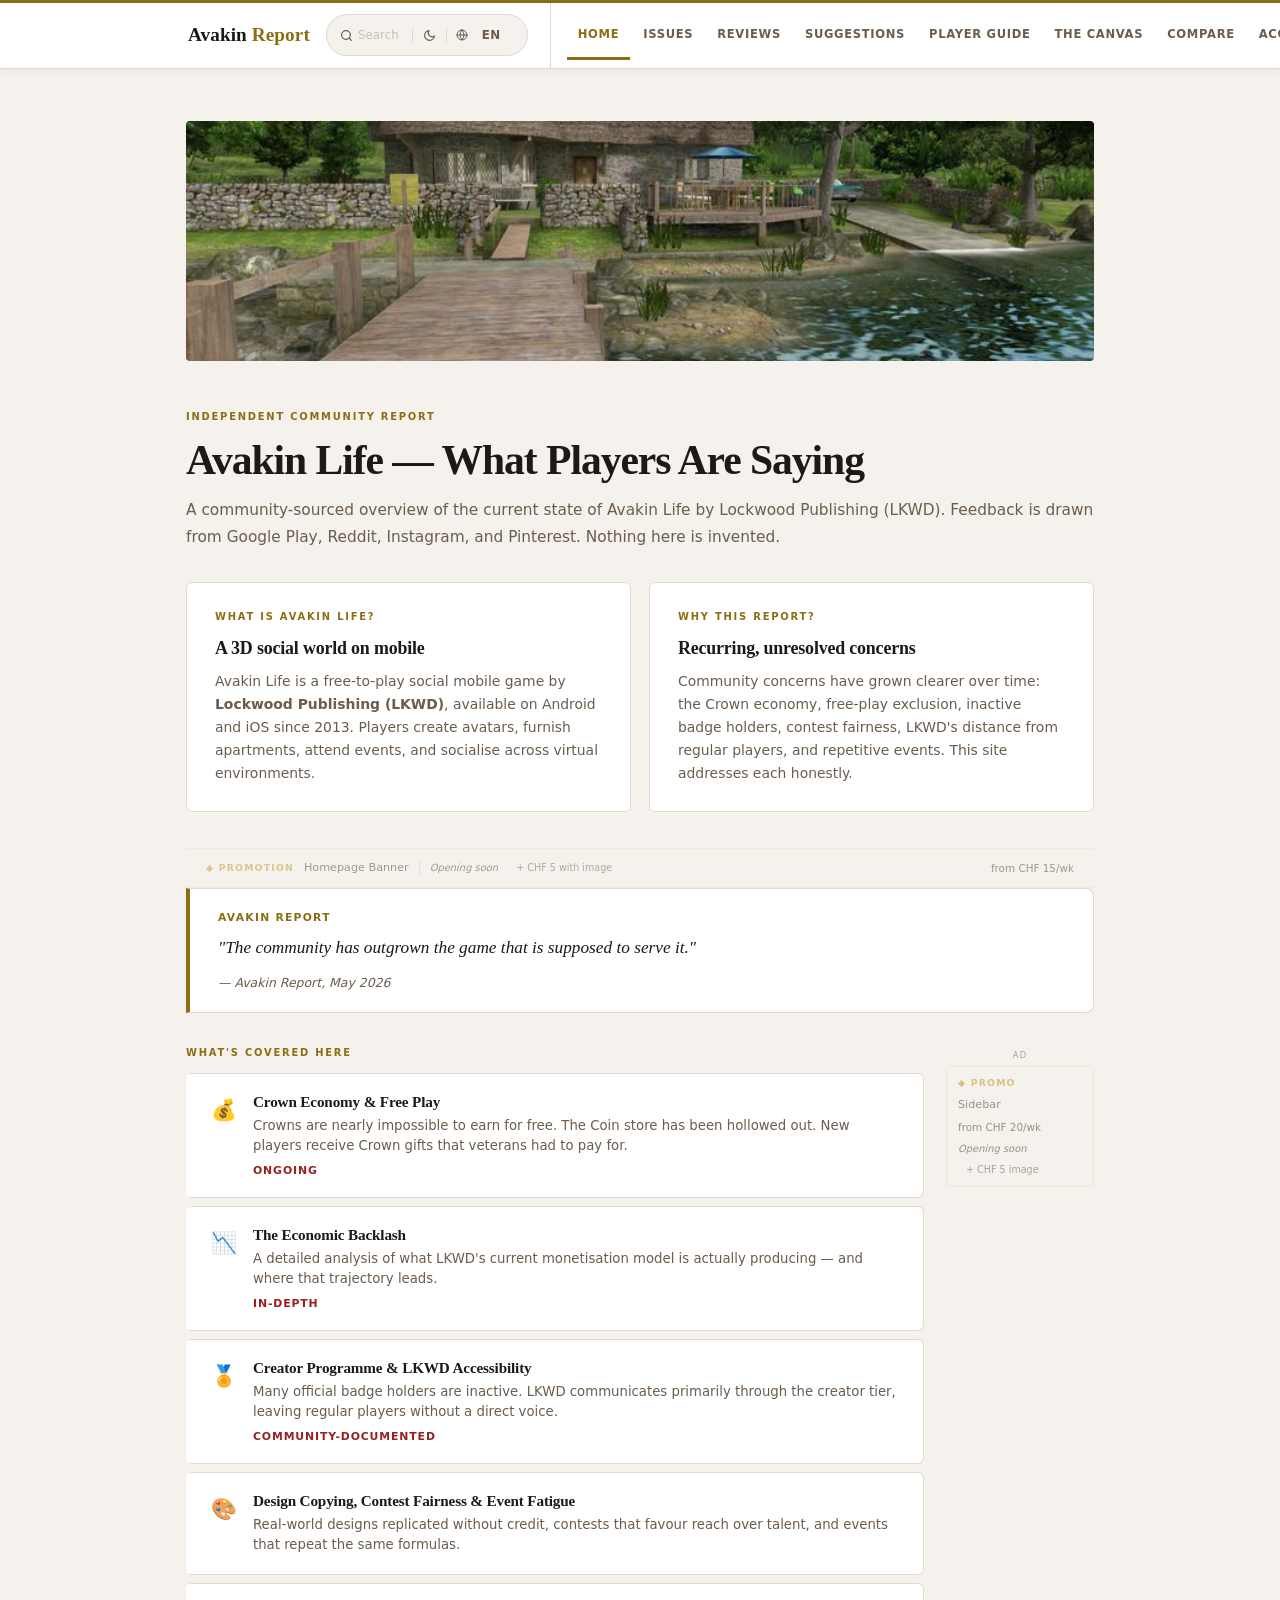
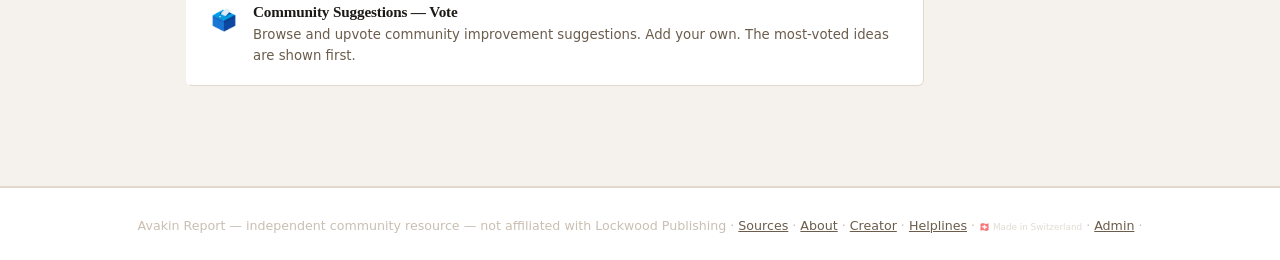
